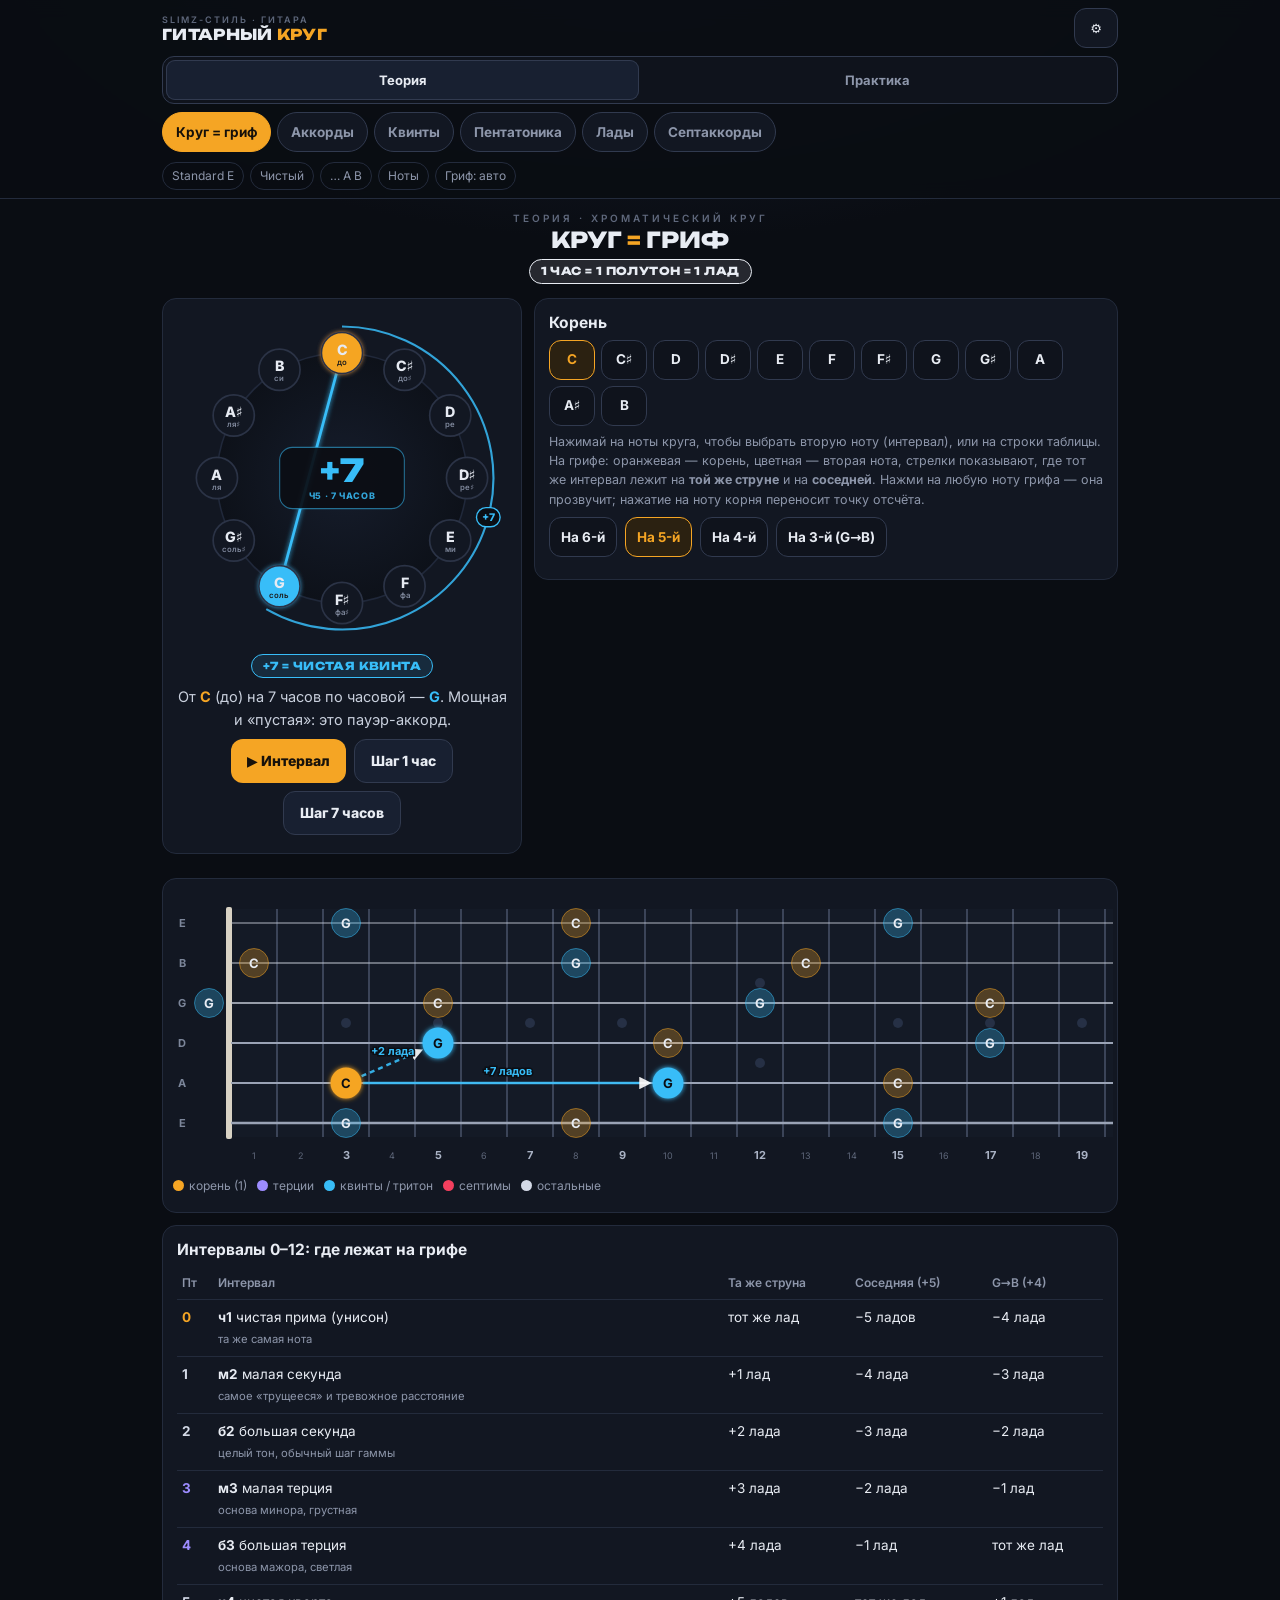
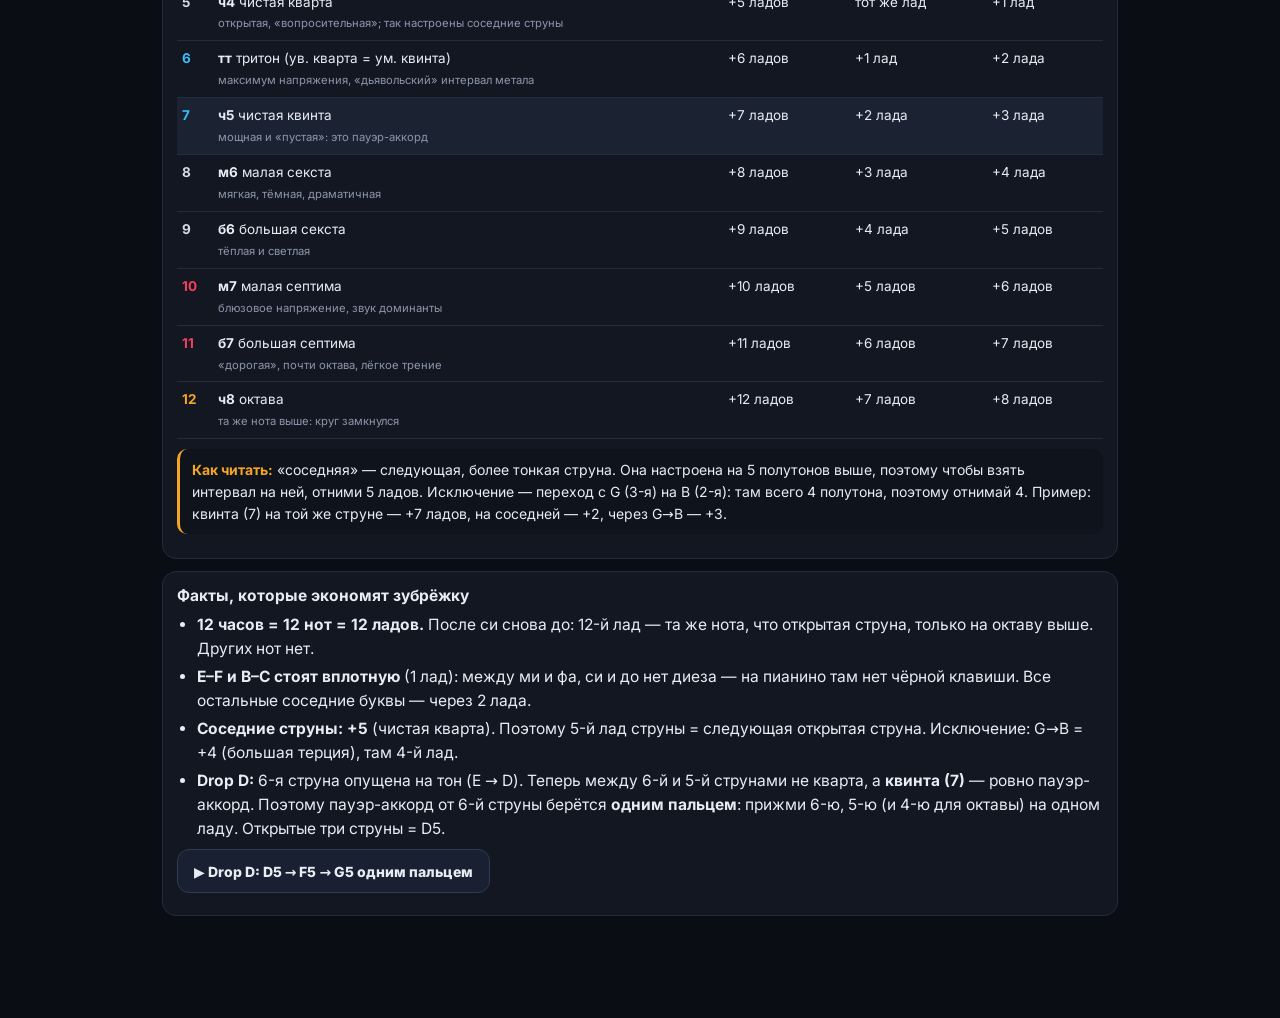
==== guitar-app.html @ 020eb078 "Сайт: версия f638721da9 (исходники c5bf11b)" ====
<!DOCTYPE html>
<html lang="ru">
<head>
<meta charset="utf-8">
<meta name="viewport" content="width=device-width, initial-scale=1, viewport-fit=cover">
<meta name="theme-color" content="#0a0d13">
<title>Гитарный круг — теория, ритм и слух на грифе (офлайн)</title>
<link rel="icon" href="data:image/svg+xml,%3Csvg xmlns=%22http://www.w3.org/2000/svg%22 viewBox=%220 0 32 32%22%3E%3Ccircle cx=%2216%22 cy=%2216%22 r=%2214%22 fill=%22%230a0d13%22 stroke=%22%23f5a524%22 stroke-width=%223%22/%3E%3Cpath d=%22M10 22 16 8 22 22z%22 fill=%22none%22 stroke=%22%23f5a524%22 stroke-width=%222.5%22/%3E%3C/svg%3E">
<meta name="description" content="Теория, ритм и слух прямо на грифе электрогитары">
<style>
/* Гитарный круг — тёмная тема в стиле видео SlimzRecords, mobile-first */
@font-face { font-family: 'Unbounded'; font-style: normal; font-weight: 800; font-display: swap; src: url([data-uri]) format('woff2'); unicode-range: U+0301, U+0400-045F, U+0490-0491, U+04B0-04B1, U+2116; }
@font-face { font-family: 'Unbounded'; font-style: normal; font-weight: 800; font-display: swap; src: url([data-uri]) format('woff2'); unicode-range: U+0000-00FF, U+0131, U+0152-0153, U+02BB-02BC, U+02C6, U+02DA, U+02DC, U+0304, U+0308, U+0329, U+2000-206F, U+20AC, U+2122, U+2191, U+2193, U+2212, U+2215, U+FEFF, U+FFFD; }
@font-face { font-family: 'Inter'; font-style: normal; font-weight: 100 900; font-display: swap; src: url([data-uri]) format('woff2'); unicode-range: U+0301, U+0400-045F, U+0490-0491, U+04B0-04B1, U+2116; }
@font-face { font-family: 'Inter'; font-style: normal; font-weight: 100 900; font-display: swap; src: url([data-uri]) format('woff2'); unicode-range: U+0000-00FF, U+0131, U+0152-0153, U+02BB-02BC, U+02C6, U+02DA, U+02DC, U+0304, U+0308, U+0329, U+2000-206F, U+20AC, U+2122, U+2191, U+2193, U+2212, U+2215, U+FEFF, U+FFFD; }

:root {
  --bg: #0a0d13; --bg2: #0f131c; --card: #121722; --card2: #182031; --line: #232b3c; --line2: #313a4f;
  --tx: #e8ecf3; --mu: #8d96aa; --mu2: #5f687c;
  --root: #f5a524; --third: #9d8cff; --fifth: #38bdf8; --seventh: #f43f5e; --char: #a3e635; --long: #e05bbf; --short: #2dd4bf;
  --disp: 'Unbounded', 'Arial Black', system-ui, sans-serif;
  --txt: 'Inter', system-ui, -apple-system, 'Segoe UI', Roboto, sans-serif;
  --r: 14px;
}
* { box-sizing: border-box; -webkit-tap-highlight-color: transparent; }
html { -webkit-text-size-adjust: 100%; }
body {
  margin: 0; min-height: 100vh; color: var(--tx); font: 15px/1.55 var(--txt);
  background: radial-gradient(1200px 600px at 50% -10%, #182035 0%, var(--bg) 55%) fixed, var(--bg);
  padding: env(safe-area-inset-top) env(safe-area-inset-right) env(safe-area-inset-bottom) env(safe-area-inset-left);
}
button, input, select, textarea { font: inherit; color: inherit; }
button { cursor: pointer; }
a { color: var(--fifth); }
h1, h2, h3 { margin: 0; }
h2 { font: 800 19px/1.25 var(--disp); letter-spacing: .2px; margin: 4px 0 6px; }
h2 .acc { color: var(--c, var(--root)); }
h3 { font: 700 15.5px/1.35 var(--txt); margin: 16px 0 6px; color: var(--tx); }
p { margin: 6px 0; }
small, .mu { color: var(--mu); }
.disp { font-family: var(--disp); }
ul, ol { padding-left: 20px; margin: 6px 0; }
li { margin: 4px 0; }
kbd { background: var(--card2); border: 1px solid var(--line2); border-radius: 5px; padding: 0 5px; font-size: 12px; }

/* ---------- шапка ---------- */
#top { position: sticky; top: 0; z-index: 20; background: rgba(10, 13, 19, .93); backdrop-filter: blur(10px); -webkit-backdrop-filter: blur(10px); border-bottom: 1px solid var(--line); }
.top-row { display: flex; align-items: center; gap: 8px; padding: 8px 12px 4px; max-width: 980px; margin: 0 auto; }
.brand { font: 800 15px/1 var(--disp); letter-spacing: .3px; white-space: nowrap; }
.brand small { display: block; font: 600 9px/1.4 var(--txt); letter-spacing: 2px; color: var(--mu2); }
.brand span { color: var(--root); }
.top-row .grow { flex: 1; }
.iconbtn { min-width: 44px; height: 40px; border-radius: 12px; border: 1px solid var(--line2); background: var(--card); display: inline-flex; align-items: center; justify-content: center; gap: 6px; padding: 0 10px; font-weight: 700; font-size: 13px; }
.iconbtn.stop { background: #3a1220; border-color: var(--seventh); color: #ffd1da; }
.iconbtn[hidden] { display: none; }
.sect { padding: 4px 12px; max-width: 980px; margin: 0 auto; }
.tabs { display: flex; gap: 6px; overflow-x: auto; padding: 4px 12px 10px; max-width: 980px; margin: 0 auto; scrollbar-width: none; }
.tabs::-webkit-scrollbar { display: none; }
.tabs button { flex: none; min-height: 40px; padding: 8px 13px; border-radius: 999px; border: 1px solid var(--line2); background: var(--card); color: var(--mu); font-weight: 700; font-size: 13.5px; white-space: nowrap; }
.tabs button.on { background: var(--root); border-color: var(--root); color: #15100a; }
.statusline { display: flex; flex-wrap: wrap; gap: 6px; padding: 0 12px 8px; max-width: 980px; margin: 0 auto; font-size: 12px; color: var(--mu); }
.statusline button { border: 1px solid var(--line); background: transparent; color: var(--mu); border-radius: 999px; padding: 3px 9px; min-height: 28px; font-size: 12px; }
#settings { max-width: 980px; margin: 0 auto; padding: 0 12px 12px; }
#settings[hidden] { display: none; }
.setgrid { display: grid; grid-template-columns: 1fr; gap: 10px; background: var(--card); border: 1px solid var(--line); border-radius: var(--r); padding: 12px; }
@media (min-width: 700px) { .setgrid { grid-template-columns: 1fr 1fr; } }
.setrow { display: flex; flex-wrap: wrap; align-items: center; gap: 8px; }
.setrow > b { min-width: 92px; font-size: 13px; color: var(--mu); font-weight: 600; }

/* ---------- страница ---------- */
main { max-width: 980px; margin: 0 auto; padding: 10px 12px 90px; }
.card { background: var(--card); border: 1px solid var(--line); border-radius: var(--r); padding: 14px; margin: 12px 0; }
.card.tight { padding: 10px; }
.card:empty { display: none; }
.cols { display: grid; grid-template-columns: 1fr; gap: 12px; align-items: start; }
@media (min-width: 820px) { .cols { grid-template-columns: minmax(0, 360px) minmax(0, 1fr); } }
.row { display: flex; flex-wrap: wrap; align-items: center; gap: 8px; margin: 8px 0; }
.row.sp { justify-content: space-between; }
.lead { color: #c9d0dd; font-size: 14.5px; }
.kicker { font: 600 10px/1 var(--txt); letter-spacing: 3px; color: var(--mu2); text-transform: uppercase; text-align: center; margin-top: 4px; }
.title-big { font: 800 22px/1.15 var(--disp); text-align: center; margin: 4px 0 2px; text-transform: uppercase; }
.title-big span { color: var(--c, var(--root)); }

/* переключатели */
.seg { display: inline-flex; flex-wrap: wrap; background: var(--bg2); border: 1px solid var(--line2); border-radius: 12px; padding: 3px; gap: 2px; }
.seg button { min-height: 40px; min-width: 40px; border: 0; background: transparent; color: var(--mu); padding: 6px 11px; border-radius: 9px; font-weight: 700; font-size: 13px; }
.seg button.on { background: var(--card2); color: var(--tx); box-shadow: inset 0 0 0 1px var(--line2); }
.seg.wide { display: flex; } .seg.wide button { flex: 1; }
.chips { display: flex; flex-wrap: wrap; gap: 6px; margin: 6px 0; }
.chip { min-height: 40px; min-width: 40px; padding: 7px 11px; border-radius: 12px; border: 1px solid var(--line2); background: var(--bg2); color: var(--tx); font-weight: 700; font-size: 13.5px; }
.chip small { display: block; font-size: 10px; font-weight: 600; color: var(--mu); line-height: 1.1; }
.chip.on { background: #2b2111; border-color: var(--root); color: var(--root); }
.chip.on small { color: #d6a85a; }
.chip.p.on { background: #221d3d; border-color: var(--third); color: #cfc6ff; }
.chip.c.on { background: #0f2633; border-color: var(--fifth); color: #bfe9ff; }
.chip.r.on { background: #3a1220; border-color: var(--seventh); color: #ffc7d1; }
.chip.ok { border-color: #3fbf7f; background: #11281d; color: #8ff0bd; }
.chip.bad { border-color: var(--seventh); background: #2c121a; color: #ff9aae; }
.chip.cur { box-shadow: 0 0 0 2px #fff inset; }
.notes12 .chip { min-width: 46px; padding: 7px 4px; }
.btn { min-height: 44px; padding: 9px 16px; border-radius: 12px; border: 0; background: var(--root); color: #17110a; font-weight: 800; font-size: 14px; display: inline-flex; align-items: center; justify-content: center; gap: 6px; }
.btn.g { background: var(--card2); color: var(--tx); border: 1px solid var(--line2); }
.btn.p { background: var(--third); color: #120e24; }
.btn.c { background: var(--fifth); color: #04161f; }
.btn.r { background: var(--seventh); color: #22040b; }
.btn.sm { min-height: 40px; min-width: 40px; padding: 6px 12px; font-size: 13px; }
.btn:disabled { opacity: .45; }
.pill { display: inline-block; border: 1.5px solid var(--c); color: var(--c); background: color-mix(in srgb, var(--c) 12%, transparent); border-radius: 999px; padding: 3px 11px; font: 800 11px/1.5 var(--disp); letter-spacing: .4px; text-transform: uppercase; }
.pillrow { text-align: center; margin: 6px 0 2px; }
.info { border-left: 3px solid var(--c, var(--root)); background: var(--bg2); border-radius: 10px; padding: 10px 12px; margin: 10px 0; font-size: 14px; }
.info b { color: var(--c, var(--root)); }
.legend { display: flex; flex-wrap: wrap; gap: 10px; font-size: 12px; color: var(--mu); margin: 6px 0; }
.legend i { display: inline-block; width: 11px; height: 11px; border-radius: 50%; margin-right: 5px; vertical-align: -1px; }
.dg { font-weight: 800; }
.dg.r1 { color: var(--root); } .dg.r3 { color: var(--third); } .dg.r5 { color: var(--fifth); } .dg.r7 { color: var(--seventh); } .dg.rc { color: var(--char); }
table { border-collapse: collapse; width: 100%; font-size: 13.5px; }
th, td { border-bottom: 1px solid var(--line); padding: 7px 5px; text-align: left; vertical-align: top; }
th { color: var(--mu); font-weight: 600; font-size: 12px; }
tr.sel td { background: #1b2232; }
tr[data-act] { cursor: pointer; }
.tablewrap { overflow-x: auto; }
input[type=range] { width: 100%; accent-color: var(--root); height: 40px; }
input[type=number], input[type=text], select, textarea { background: var(--bg2); border: 1px solid var(--line2); border-radius: 10px; padding: 8px 10px; min-height: 40px; color: var(--tx); }
input[type=number] { width: 80px; }
textarea { width: 100%; min-height: 140px; font: 12px/1.35 ui-monospace, 'SF Mono', Menlo, Consolas, monospace; white-space: pre; }
details { border-top: 1px solid var(--line); margin-top: 10px; }
details > summary { cursor: pointer; font-weight: 700; padding: 10px 0; min-height: 40px; }
.grid2 { display: grid; grid-template-columns: 1fr 1fr; gap: 8px; }
.note { font-size: 12.5px; color: var(--mu); }
.warn { color: #ffb4c2; }

/* гриф */
.fb { margin: 8px -6px 0; }
.fb-scroll { overflow: auto; -webkit-overflow-scrolling: touch; padding: 2px 6px 6px; overscroll-behavior: contain; }
.fb-scroll.vert { max-height: 62vh; display: flex; justify-content: center; border-radius: 12px; }
.fb-svg { display: block; touch-action: pan-x pan-y; user-select: none; -webkit-user-select: none; }
.fb-scroll.vert .fb-svg { margin: 0 auto; }

/* круги */
.circle { width: 100%; max-width: 360px; display: block; margin: 0 auto; user-select: none; -webkit-user-select: none; }
.circle .node { cursor: pointer; }
.circle text { font-family: var(--txt); }
.circle text.disp { font-family: var(--disp); }

/* табы */
.tabbox { overflow-x: auto; background: var(--bg2); border: 1px solid var(--line); border-radius: 12px; padding: 6px; }
.tab-svg { display: block; }

/* вспышка метронома */
#flash { position: fixed; inset: 0; pointer-events: none; opacity: 0; z-index: 50; background: #fff; transition: opacity .12s; }
#toast { position: fixed; left: 50%; bottom: calc(18px + env(safe-area-inset-bottom)); transform: translateX(-50%) translateY(20px); background: #1d2435; border: 1px solid var(--line2); color: var(--tx); padding: 10px 14px; border-radius: 12px; font-size: 13.5px; opacity: 0; transition: .2s; z-index: 60; max-width: 92vw; pointer-events: none; }
#toast.show { opacity: 1; transform: translateX(-50%) translateY(0); }

/* метроном */
.bpmrow { display: flex; align-items: center; justify-content: center; gap: 6px; }
.bpmrow .btn { width: 52px; padding: 0; }
.bpm { font: 800 54px/1 var(--disp); color: var(--root); min-width: 130px; text-align: center; font-variant-numeric: tabular-nums; }
.bpmname { text-align: center; color: var(--mu); font-size: 13px; margin-top: 2px; }
.beats { display: flex; flex-wrap: wrap; gap: 6px; justify-content: center; margin: 10px 0 4px; }
.beat { width: 44px; height: 64px; border-radius: 11px; border: 1px solid var(--line2); background: var(--bg2); position: relative; display: flex; align-items: flex-end; padding: 4px; }
.beat i { display: block; width: 100%; border-radius: 6px; background: #3b4458; }
.beat i.l0 { height: 4px; background: #262d3d; } .beat i.l1 { height: 30%; } .beat i.l2 { height: 58%; } .beat i.l3 { height: 86%; background: #7a5a22; }
.beat b { position: absolute; top: 3px; left: 0; right: 0; text-align: center; font-size: 11px; color: var(--mu); }
.beat.now { border-color: #fff; box-shadow: 0 0 14px #f5a52466; }
.beat.now i { background: var(--root); } .beat.now i.l0 { background: #6b7280; }
.subs { display: flex; gap: 5px; justify-content: center; min-height: 14px; }
.subs span { width: 10px; height: 10px; border-radius: 50%; background: #20263a; }
.subs span.now { background: var(--fifth); }
.bigplay { min-height: 56px; font-size: 17px; width: 100%; }
.countin { text-align: center; font: 800 38px/1 var(--disp); color: var(--fifth); min-height: 40px; }
.ex { border-top: 1px solid var(--line); padding: 12px 0; }
.ex:first-child { border-top: 0; }
.ex .t { font-weight: 800; font-size: 15px; }
.hist { font-size: 12px; color: var(--mu); }

/* подложка */
.prog { display: flex; flex-wrap: wrap; gap: 6px; margin: 8px 0; }
.pc { min-width: 62px; min-height: 52px; border-radius: 12px; border: 1px solid var(--line2); background: var(--bg2); padding: 6px 8px; text-align: center; font-weight: 800; position: relative; }
.pc small { display: block; font-size: 10.5px; color: var(--mu); font-weight: 600; }
.pc.now { border-color: var(--root); background: #2b2111; box-shadow: 0 0 16px #f5a52455; }
.pc .x { position: absolute; top: -8px; right: -8px; width: 26px; height: 26px; border-radius: 50%; border: 1px solid var(--line2); background: var(--card2); font-size: 13px; line-height: 1; padding: 0; }
.pc .x::after { content: ''; position: absolute; left: 50%; top: 50%; width: 40px; height: 40px; transform: translate(-50%, -50%); border-radius: 50%; }
.mix { display: grid; grid-template-columns: auto 1fr auto; gap: 6px 10px; align-items: center; }

/* редактор табов */
.tabed { overflow-x: auto; background: var(--bg2); border: 1px solid var(--line); border-radius: 12px; padding: 6px 4px; -webkit-overflow-scrolling: touch; }
.tg { display: flex; width: max-content; }
.tg > div { display: flex; flex-direction: column; flex: none; }
.tcell { display: block; flex: none; width: 40px; height: 40px; border: 0; background: transparent; position: relative; padding: 0; font: 800 14px var(--txt); color: var(--tx); }
.tcell::before { content: ''; position: absolute; left: 0; right: 0; top: 50%; border-top: 1px solid #3a4357; }
.tcell span { position: relative; z-index: 1; background: var(--bg2); padding: 0 2px; border-radius: 4px; }
.tcell.sus::after { content: ''; position: absolute; left: 0; right: 0; top: calc(50% - 2px); height: 4px; background: #f5a52455; }
.tcell.beatc { background: rgba(255, 255, 255, .025); }
.tcell.barl { box-shadow: inset 2px 0 0 #596278; }
.tcell.sel { outline: 2px solid var(--fifth); outline-offset: -2px; border-radius: 6px; }
.tcell.playc { background: rgba(56, 189, 248, .16); }
.tmeta { height: 40px; font-size: 10px; font-weight: 800; color: var(--root); }
.tmeta::before { display: none; }
.tlab { width: 22px; height: 40px; display: flex; align-items: center; justify-content: center; font-weight: 800; font-size: 12px; color: var(--mu); }
.pad { display: grid; grid-template-columns: repeat(6, 1fr); gap: 6px; }
.pad button { min-height: 42px; }

/* тест ритма */
.tap { width: 100%; min-height: 170px; border-radius: 22px; border: 2px solid var(--line2); background: radial-gradient(circle at 50% 40%, #1d2638, #111621); font: 800 22px var(--disp); color: var(--tx); touch-action: manipulation; user-select: none; -webkit-user-select: none; }
.tap.hit { border-color: var(--root); box-shadow: 0 0 24px #f5a52455; }
.stat { display: grid; grid-template-columns: repeat(2, 1fr); gap: 8px; }
.stat div { background: var(--bg2); border: 1px solid var(--line); border-radius: 12px; padding: 10px; }
.stat b { display: block; font: 800 20px var(--disp); }
.stat small { font-size: 11.5px; }
.figure { display: flex; justify-content: center; margin: 6px 0; }

/* квизы */
.qbox { text-align: center; }
.qbig { font: 800 30px/1.2 var(--disp); margin: 8px 0; }
.streak { font-weight: 800; color: var(--root); }
.answers { display: flex; flex-wrap: wrap; gap: 6px; justify-content: center; }
.dots { display: flex; gap: 6px; justify-content: center; margin: 8px 0; }
.dots span { width: 30px; height: 30px; border-radius: 50%; border: 1px solid var(--line2); background: var(--bg2); display: inline-flex; align-items: center; justify-content: center; font-size: 12px; font-weight: 800; }
.dots span.ok { background: #1f6f4a; border-color: #3fbf7f; } .dots span.bad { background: #6b1d2d; border-color: var(--seventh); } .dots span.cur { border-color: #fff; }

/* план */
.week { border: 1px solid var(--line); border-radius: 12px; padding: 10px 12px; margin: 10px 0; background: var(--bg2); }
.daygrid { display: grid; grid-template-columns: repeat(7, 1fr); gap: 5px; margin-top: 8px; }
.daygrid button { min-height: 40px; border-radius: 10px; border: 1px solid var(--line2); background: var(--card); font-weight: 800; font-size: 12px; }
.daygrid button.done { background: #1f6f4a; border-color: #3fbf7f; }
.plan-slot { display: grid; grid-template-columns: 54px 1fr; gap: 8px; padding: 6px 0; border-bottom: 1px dashed var(--line); }
.plan-slot b { color: var(--root); font-variant-numeric: tabular-nums; }

@media (min-width: 640px) { body { font-size: 15.5px; } .bpm { font-size: 64px; } }

/* ---------- зоны нажатия ≥ 40 px (правило mobile-first) ---------- */
/* Быстрые переключатели в шапке выглядят компактно, но невидимая зона нажатия — 40 px по высоте */
.statusline button { position: relative; }
.statusline button::after { content: ''; position: absolute; left: 50%; top: 50%; width: max(100%, 40px); height: 40px; transform: translate(-50%, -50%); }
/* Галочки: вся подпись — зона нажатия высотой 40 px, сама галочка крупнее */
label:has(> input[type=checkbox]) { display: inline-flex; align-items: center; gap: 6px; min-height: 40px; cursor: pointer; }
input[type=checkbox] { width: 20px; height: 20px; margin: 0; accent-color: var(--root); flex: none; }
/* Ячейки таблиц, на которые можно нажать (позиции пентатоники) */
td[data-act] { height: 40px; vertical-align: middle; }

/* Шапка «липкая»: если открытые настройки выше экрана телефона, шапка прокручивается сама,
   иначе её низ был бы недостижим */
#top { max-height: 100vh; max-height: 100dvh; overflow-y: auto; overscroll-behavior: contain; }

/* ---------- плашка «Доступна новая версия» ---------- */
#update { position: fixed; left: 12px; right: 12px; bottom: calc(12px + env(safe-area-inset-bottom)); z-index: 60; max-width: 520px; margin: 0 auto;
  display: flex; align-items: center; gap: 8px; padding: 8px 8px 8px 14px; background: var(--card2); border: 1px solid var(--root);
  border-radius: 14px; box-shadow: 0 10px 30px rgba(0, 0, 0, .55); font-weight: 700; font-size: 14px; }
#update span { flex: 1; }

/* ---------- тюнер ---------- */
.tu-card { text-align: center; }
.tu-top { display: flex; justify-content: space-between; align-items: center; }
.tu-dial { position: relative; max-width: 340px; margin: 4px auto 0; }
.tu-gauge { width: 100%; height: auto; display: block; }
.tu-gauge #tu-needle { color: #4a5468; transition: transform .14s ease-out, color .2s; }
.tu-gauge:not(.live) #tu-needle { opacity: .55; }
.tu-note { position: absolute; left: 0; right: 0; bottom: 2px; font: 800 54px/1 var(--disp); letter-spacing: -1px; transition: color .2s; pointer-events: none; }
.tu-note sub { font-size: 18px; color: var(--mu); margin-left: 2px; vertical-align: baseline; }
.tu-hz { font-variant-numeric: tabular-nums; color: var(--mu); margin-top: 6px; min-height: 22px; }
.tu-hint { font-weight: 800; font-size: 16px; min-height: 48px; margin: 4px 0 8px; display: flex; align-items: center; justify-content: center; }
.tu-lvl { height: 6px; border-radius: 3px; background: #1b2232; overflow: hidden; margin: 0 auto 10px; max-width: 300px; }
.tu-lvl[hidden] { display: none; }
.tu-lvl i { display: block; height: 100%; width: 0; background: linear-gradient(90deg, #3fbf7f, #f5a524 80%, #f43f5e); transition: width .08s; }
.tu-strings { justify-content: center; margin-top: 12px; }
.tu-strings .chip small { display: inline; margin-left: 1px; }

</style>
</head>
<body>
<svg width="0" height="0" style="position:absolute" aria-hidden="true" focusable="false">
  <defs>
    <filter id="glow" x="-60%" y="-60%" width="220%" height="220%">
      <feGaussianBlur stdDeviation="2.6" result="b"/>
      <feMerge><feMergeNode in="b"/><feMergeNode in="SourceGraphic"/></feMerge>
    </filter>
    <radialGradient id="discGrad"><stop offset="0" stop-color="#161d2c"/><stop offset="1" stop-color="#0d1119"/></radialGradient>
    <marker id="arrow-w" viewBox="0 0 10 10" refX="7" refY="5" markerWidth="5" markerHeight="5" orient="auto-start-reverse"><path d="M0,0 L10,5 L0,10 z" fill="#ffffff"/></marker>
    <marker id="arrow-o" viewBox="0 0 10 10" refX="7" refY="5" markerWidth="5" markerHeight="5" orient="auto-start-reverse"><path d="M0,0 L10,5 L0,10 z" fill="#f5a524"/></marker>
    <marker id="arrow-p" viewBox="0 0 10 10" refX="7" refY="5" markerWidth="5" markerHeight="5" orient="auto-start-reverse"><path d="M0,0 L10,5 L0,10 z" fill="#9d8cff"/></marker>
    <marker id="arrow-c" viewBox="0 0 10 10" refX="7" refY="5" markerWidth="5" markerHeight="5" orient="auto-start-reverse"><path d="M0,0 L10,5 L0,10 z" fill="#38bdf8"/></marker>
  </defs>
</svg>
<div id="flash"></div>
<header id="top">
  <div class="top-row">
    <div class="brand"><small>SLIMZ-СТИЛЬ · ГИТАРА</small>ГИТАРНЫЙ <span>КРУГ</span></div>
    <div class="grow"></div>
    <span id="snd" class="note"></span>
    <button id="stopAll" class="iconbtn stop" hidden aria-label="Остановить всё">■ <span id="stopName">стоп</span></button>
    <button id="gear" class="iconbtn" aria-label="Настройки" aria-expanded="false">⚙</button>
  </div>
  <div class="sect" id="sections"></div>
  <nav class="tabs" id="tabs" aria-label="Вкладки"></nav>
  <div class="statusline" id="statusline"></div>
  <div id="settings" hidden></div>
</header>
<main id="page"></main>
<noscript>Для работы приложения нужен JavaScript.</noscript>
<script>window.__SAMPLES = {"samples/guitar/A2.mp3":"SUQzAwAAAAAAFgAAAAAAAAAAAAAAAAAAAAAAAAAAAAD/+7DAAAAUcLMPNa2AA20hKOs7sAJVVapqVcyxYyhIxwZGgQhTImzQnwErCwo1rM2aszotDIySg3EQ5UY2xAwas4iKN6VBJBMfMTMyMMDjFioywcCwKZgdGaEQQML7LlrXehUjyRCHIYfyHJZzUoa/D9yMSybcuB3QRXU3noYfyzDcXiCp11xeYhiMUmGFPT2+4SiMSzmGG8/wpLAAORAGPBN+oH+Iz+oH+XP8P8u/g/xGf1A/y5/h+aVVVVUppRuSSSy0zaUo3EdwyJGwxmJsxiYY7Wnw2ELI1/TEyGK8xBDgzIDgy4IYx/GMxZC0RCmZBDePDyY9kybULGAio6aGYlR6CUAjgx0HM4JDFgwxcOEIAAQRihcwwcXQMmmcOog9Er0SDANNSl9lCYi1G3gCfb2GmkqCrKcqKSnJKwtewfT7tffl0VSsR3DMpjVHrO+67+qnddplPbTFfZ+rVamyxx13mOTBN+7mEspNUkqf52t1qb9Vt8w/9/z8O0mu2EggfLLZiI6cVEhc4Dhc4Di9bqeZrLQEsQAC1sAAAHNFEkkggAqSSbbbba3W0wkxhzLsKDGgEjDWDaMAwys0VDMzDQCpMF8HwwkARjAsCgMOACowiAxzB3CGMLsMYwlgpjDUB6MHIAIwUwXgwaXCPq7UCL7ltW+L/BAJXjppBF2X7VOJAo40qJNXQWUDLshg+tLVQtaEAaUQ5mYUwqmjTA0+okhMZJQXoyuhGhH1U7QpbMPWrmbRmjUHOy/7BJ2GaNw6eXxSqWakzxMSm5TKYXDtNUmIck72uXLs5ZSb5cgKLWrc1hamdSuNyvOg+X1vz/+f+P/7sMBqACKBQUO57QAbOqfp97eQB/8/DH997r8v52Zwv1se2tfSV+b8tphjQArZlzun4YHgpsu///////////////////////////////////////[base64]/vv5/++/rL+9/m9Y8v/n/6138sv/P96/eWXd/[base64]//H/+/b/2/+P8W/9s6zWvtfWc5964g6ETSTlDJX3NXRRR///////////////////////////////////////////////////////////////////////////////////////////////////////////////////////////////////////////////////////////////////////////////////////////////////////////uwwKcANAVJUa3h7bLyI+n1vGV2/////////////////////////////////////////////////////////////////////////////////////////////////////////////4JAADuu/2slrgZeMSYTfQo7AvMHXi7o0JAwDQZIg4KBKBUVTSKoZxbymZMVGpYEkI3AcIhOLCUIGUhFC6w0gIEbhtaZGukgFFR5CHVYNd63FKzUCMhs37xIIwHDMiEZJpjl4EtlBImnXctuJFI62lbkzE5t2H5duPzzgRF/7EtiEslEgnYnNUVWxIqezczz1Nz9y1KJTVl1FnfwzwqUd2tdrYd/9673X87+tfr//+/+vuxViUaf3bn2YEenWAAAAFLNvrG410DUhjScbuOHBmJjp+YkKmHAAWICEVWkKjA6Z7CyI4d97iDIQl/GwA0TU0lwYt2yUqUjDSVQ5o2EMpFbV7xBQFHGsjMoUTGPa/wBGMMUgMNTE3njVkT8TIdBOMQniMprysExAjF1gxYAKFK9EACY6SIcEhxaIy10lM3dQWSfdhi8ZgG/J4NlUbfyVPzDd2NSvHO/VpsNR6/KaDKpQb7/d/Xq3NjxbYK0roUcWF3s0IMrP6mIn+SYbx9P////////////////////////////////////////////////////////////////////////////////////////////////////////////////////////////////////////////////////////////////////////////////////////////+7DApwAzhO1JreMrcwOhqbW84Xf///////////////////////////////////////////////////////////////////////////////////////////////////////+AAAC7Zt9pJaYzUHGIAxUHMdKjAiVLMiRQqBpTosFQJVmg5EZJ2BiIxTtAaREuGIxB45UhbNsShzGIGGl1FilELIwREWurud5H+zBckdh9n7CoBDY6kDDOsuBrspnk0kBTEmpT8ZaS7NlI1NFA0tCvtuEEO3Qw3CGoTLfMa460h3Wf5uzjQ9DVqkp7eUm/Cn1v8t65l//n+vw7h+u5b3v6m9f+Gu2MtZ+rZVn1QMNIuxwD/n1OFwhX/wpJGt61un+lBIAKlk3+0ksEmNDhg9kCogjYTGFgKgSGqBqlKeCDCHZcJEhxWtA8Y6RCASK0BFJINrLBJdqglhQGIlOUpninYtNQ4zpdsIlM++rxgaoWAjk7qipE2JSuFv7LKSmsyi9QRxvmmvs6cBOHB0DTE/GWdQa7E/FKSLXvjNq3S50mEx9PqX8x/L/3nv+c5//eQ8cWD9+6+gJQmYJCirSNL1jUyx1b0Signs5j///////////////////////////////////////////////////////////////////////////////////////////////////////////////////////////////////////////////////////////////////////////////////////////////////////////////////////////////7sMCnADf440+t4wtydJxpNaxhbv///////////////////////////////////////////////////////////////////////////////////////////////////////////////////////////////////////////////////////AAAClj31sbjMjCvTJnDvIDauTLnjFBhp2BSzljwkGhWENAQrWUmaCgLpBwCYSEotUPCTqRGn5DEmsA6YjKVkht2o5YBgVtxxnTnVGzveiszsLpVTaYIBSBbDQ2x2oErVpyvhZwks3OzlqFRaUU0ssUca5KLsT7n9e32plb5ctX6ahq8oKethyv/4VaTuOdwPhIYFWlfu1P9vZ/27RwAgAp6z/6ySwWCSQwFHMwBzoTAwtzXKPFwqGzCcKQjIlQoSJeUJbYsAgxszsDAFQBAAQRpsDumpSAjBaLat8z1/LwO8OPb5a4iG6S3litCIhpHIN8Zurp6/dC4qyLZzUjk1t84YdpqzJn1bO/Nu1ZeKSvw5bxZzm7VvH7eH2946xy5vX47ytn1BedZ3FfkDRv2q6wr/KcPj3PPdv+n8R9W6/vfduxyL+/05+P///////////////////////////////////////////////////////////////////////////////////////////////////////////////////////////////////////////////////////////////////////////////////////////////////////////////////////////uwwKcANozPTa3jC3qimGn1vT1v////////////////////////////////////////////////////////////////////////////////////////////////////////////////////////////////////////4JBKU33/[base64]/r1QACW5/v/bJLXNiIClc0oIxx8YbNLGjACHI3K0pIvMPJWUjORYMJBCBl0qfUBgLtMrLKPoiopiyoimrMAtsDUEWo8zuq3PewRl7Sofb1rj8AE6CxcREF+n8hmQyOkyjtSP0kQg+HI/L5V2jtZf3Gbv2f5zX4551MN8t02sscNd/utZ47/ff3/5/3f3sxTZwdL9m7Jb4vq1wxKTq/xX8Nca//pkf/493fH+6/////////////////////////////////////////////////////////////////////////////////////////////////////////////////////////////////////////////////////////////////////////////////////////////////////////////////////////////+7DApwA2eO9NrWMLeqSdaPW85W7///////////////////////////////////////////////////////////////////////////////////////////////////////////////////////////////////////wAAUpdt9bG48oRciRyLdYLIgMpAY4CC0KBaei4C502t1CY/KUKZIwg56r4bcBRhKkhHfpEdMqEp3AQobrAyoBBY3F3mTsdx5WEyh3nSZiCjwECYIxsBmBQPDDSqpE95I6bk5RvKgkL11lJJ20CQayX6eeanodnK03EamdfDfaWnl1i3zGk5zeGdv5ypjR4Ute1Kr1fudv6uZYYUqIOmt63fb+Kv6GHRfTWABKbm2/1sktMBw4UtGxCmyQEj8UDIBxggn4ztCWmS5gNeshOFfRYQyeHmYsAVhEICAUDTD3NMBxSASY0Gq5bhkr1vpApKMumowo+stRodIF2JNCXnCeWIujSyavlTWNv9LZvGkoK9y1c+3hapLtvPdXlj+4ax5ctV929auasxCYKV7bHCwLly8xFf/f71tKYGd38xknr4V64I1tL3DPXluu/v6/////////////////////////////////////////////////////////////////////////////////////////////////////////////////////////////////////////////////////////////////////////////////////////////////////////////////////////////////////7sMCnADfwyUutYwt6dJ4ptaw9dv//////////////////////////////////////////////////////////////////////////////////////////////////////////////////////////////////////////////////////8AApzf7/2ySuiaY0VMg4MNsZGipMOKw4cDUqQvWqsHTiIBfZThVosoWmPBcgQgkBKNE2Tw6k7DAt9f6FiZyaUF1n7TtflqTvQ8oQwAWMhIkwuwzxGVYwXMqOwwWRWRZLKw/T5Ve4cX23aHqX1zuS+c3xjFMX+qUrrevmur6+vvf8XWKfyLeKpW8mUsi9hUACwpkorlXpfRacTKGFOKABESJFZ4//2kliRhIuYO5GfAxxIKIVBgYsJAwBZgRBaE5FVFtZaejQkB6RqXS9I2wxxWfBUytql8rWDEanZQkveXNl8uNItnNCi6IlRra0mTNbNMkFpZ71YZHNr0/gKltVSYXryt8HU1HUCj5yYImokJgxAzHpBbc61LYpWUUKmLFDulg4sxLtzE6nqq8adqoSKPFzL/T///////////////////////////////////////////////////////////////////////////////////////////////////////////////////////////////////////////////////////////////////////////////////////////////////////////////////////////////////////////////////////uwwKcAORTHT+3h63JQGmm9nD1u///////////////////////////////////////////////////////////////////////////////////////////////////////////////////////////////////////////////////////////////////4AACRo7x/9bJLBY5ILBnsSWIBoIOBXon9aKzRES+6MbZZEiXTIAS/DitMWU6i5QROEqxpfqJslWgAnrKZUOFkAxVorCIPxXJRDCwHkaRPTLUCnQ2O1RtY1mLDy5UrhhktbybhyfWd1jbfQ59Zvnet++t6jb1rMCcaBAybXFUaH2aU3ZYVVW54ZreygMthQXtHlGIwmAEQIzR3j//WSWAjEHTA9xsQfomFo8MowpTtzDDwwcn0W1FmkER3CAqycK1VM3EdV3xCyDkNEJrXy+L6IXrdZw0N7HNEsh9x6qhVJ1aSa5K9nTqp2zQlMu5XGsz6LW67WYsZ6zvn8GJC3SC94eMAIUERUYsAH2ko0WMRz0jilQov2321Ddpo02ruQ2opfq1/////////////////////////////////////////////////////////////////////////////////////////////////////////////////////////////////////////////////////////////////////////////////////////////////////////////////////////////////////////////////////////////////+7DApwA5/KVP7WHrcjSX6f2sMW7////////////////////////////////////////////////////////////////////////////////////////////////////////////////////////////////////////////////////////////////////////////+AAJmaNE//7SSzZmxRUnqBGrFq9BxZNVAYOBVdGFKu6TCSNScSiT5JDvk1J2QuCMpcFkVemYJchbxQ1nTFYy7a1XBEo1cF4kk9SyI+pyQ9LLV1qxKuo3atHKXeveXrvR3adLtEUaR/6vGLMO/[base64]/5kVJSAhDMsdKliqWEhyFf/////////////////////////////////////////////////////////////////////////////////////////////////////////////////////////////////////////////////////////////////////////////////////////////////////////////////////////////////////////////////////////////////////7sMCnADpMx0vs4QtyKpzpvawxbv///////////////////////////////////////////////////////////////////////////////////////////////////////////////////////////////////////////////////////////////////////////////+AABojO8f/WyS2h7ODABNbHzC9k8UolOGEiSUz4J1Ci4KCkU08rKgiLXopKAqHSZ8ABNRpBAtFEyXlgEmRwfFoOBLOGy6IZPPyQBRDOAIDYOy2aKFEvOO5dCYjntaZfyOjE/bW5pa/d1Ir3zJ/fnr/+71O3Z6chdl0nt3orNNMfPkdsXQe9NcKdDeoABt3b7fWxuMpN4aAF41Jgx68dVo6sqDgS7i/JhhrB080UhATSuHA4Wlh0Ytapk2ZgyUJbJrCe5KRHk5jx44WDhAEBS5T7+KYzICgUM6vU4AkL4jAG86Aa4SUZx/ocjUQ3rL55VYXzSPc0FcQwznFUPe53istHlldDxmW65kj0v9zZxa27bksCyCqDQsGQghiun/Z7B78rX/U2/X////////////////////////////////////////////////////////////////////////////////////////////////////////////////////////////////////////////////////////////////////////////////////////////////////////////////////////////////////////////////uwwKcAOYzRSa1p63JClqn1rD1u////////////////////////////////////////////////////////////////////////////////////////////////////////////////////////////////////////////////////////////////////////4ALcm+v/1klmjJjxmEy014JoIsHIggwDcB2CUM9ahZEFD1g49MmYsREa+u1z0kysj6r1eRMMKsKkkmGGuTYuj2JgqyrjuZrkzN4LWH+ZBkE9M8vaQ6whq7vTeLnI2GMXInzgnVy6fNzkzHNiG6hbxil8ea4lEgu0kJhpauhA1CQWMF9914yn4detO/Q/vVzVyACW5N/v/rJLJQIaCpwScncKCBcwoeChYQ9UiEIdcqcSFaL7LwgImkECXe0natVAYYUE7I8eGFilRzA4sCDGCwKijO6YnpUH9HP1PpY5VUC2MROFaQob5ctnbFNZ0wMjfAjqsYCrMRR0JshM+FfPAgMF1iXGqQvimo2HLNkQuwMOI6IeN62N22RpdgbFhSS27Kpmuy2o2zuN////////////////////////////////////////////////////////////////////////////////////////////////////////////////////////////////////////////////////////////////////////////////////////////////////////////////////////////////////////////////////+7DApwA49LdPrWnrclUaaf2MvW7/////////////////////////////////////////////////////////////////////////////////////////////////////////////////////////////////////////////////////////////////+AAJmqvD7/7SSwUFNhUoL4DHsfDgOWW/X065eBBORBgAggLVuLwgEcKCjwLowCX4Aw4cSwBEACqAwo4QQISlwxeVu7gOoSJ5cmFkuZitK4k8cxQ8DIOZ+rYabj1aIzZM+UUyaLq/W088fqS7uzlHp2ZU6b8UgwZLwc4ppr3u9/uNwgcuihL6Wfeyiu1lfpJ73Iit9UdWAAEzVXeN/9oJZszUBXMWBF5h0/MoHLgvIzcSGEAqfQ6KSBs+R/ASjE1WQYtljqfiDz2hooBtDiTpCEYjfMGhhmchGotSSFO4La+Yhb0QGyxHS5woyimuqHurttHE3WxGsTi0m07hMlW1bVi70vs99Nz2HqC9aodce0d1yYjKiNjqP//6mZ1+MPRZDkaNcr/////////////////////////////////////////////////////////////////////////////////////////////////////////////////////////////////////////////////////////////////////////////////////////////////////////////////////////////////////////////////////////////////7sMCnADq8x0/s5etyG5Xp9Zw9bv////////////////////////////////////////////////////////////////////////////////////////////////////////////////////////////////////////////////////////////////////////////////////4AKdu/3/1klkhuFimYVBNIhVg0OvYdAi64wIKIUvcl8qi+odIhEvxcMzK3MVVCgWeoPih0j1XDrW2h6IwdITTJ+ywzJW3cJgciWnI5G2TNrd1gPnPNm5x21MTFVUxHKXM9rw3cd3jHzrMPIQUQPuTNpZeXOkkpsXTZR6xR7tmKeWcp1vpLx6gAJO3f7/2yS5h7wgXCNjeJKiCwIsIIwb6ziUokDI0mH8VyGkCq2SQ7FFF1mopJxv8HKCmkt5EADOgzdtofkxpJNroLJZBsY4ivBzA4keOIfDlRiiLUl7rSkgvIqSWZ7TwtYjQqUvWt6b/tjMfAOE2Kue8BmIBXQKhatt2thEnJM7FCqg8PY9oVgupZOyutDSv///////////////////////////////////////////////////////////////////////////////////////////////////////////////////////////////////////////////////////////////////////////////////////////////////////////////////////////////////////////////////////////////uwwKcAOYy1Tazh63JBmil1nGFu////////////////////////////////////////////////////////////////////////////////////////////////////////////////////////////////////////////////////////////////////////4AKdu/3+tjcf0D0GAkHrBvYsGVmEwJQI11QsQhhQsPJXp+F0C2pflQaFve7KrB5oQVDYbAY6ExQfgIUTBW8/rsRVULuRKJufQtSYwyBZwsUgVISgKfz+QI4dLar97ZmrNHKaCfh2YtVaSnpMtyzvaS1jleww+pqmu7t/hvLO9h+Fzg4JhpAyT5f/6bff/8W/oAA3Nv///rJLNG2KSXF8wsMQEoCi6IVMXOrEgAAKX5gJHYIARLCrlAFnuqtNfiMYXIy9YEZeiohiaIsZe52n+kCFmE2VQ1zWm8uBpEWWJGIWW9DIryCqqQZ3BhirS9MlzSbLoNuc4q+r3B7WsHXjDBVIMHrFGkst0JWlyL/ZZ4jEz1+/W7ZaxbfQr///////////////////////////////////////////////////////////////////////////////////////////////////////////////////////////////////////////////////////////////////////////////////////////////////////////////////////////////////////////////////////////////////////+7DApwA6oKlPrOHrch8Vaf2cPW7///////////////////////////////////////////////////////////////////////////////////////////////////////////////////////////////////////////////////////////////////////////////////8AAiRmeI//1klgEyFB2gt4CvVLBKYeDGQZKlwTDAhbUWUPgqFH4depFNZpzOUgUUBIDij8gA0v8RmAKG+lUCDgI22TrGzAfpayFM6mLM8D7ULvTjEjq1uxePXy6VSNU2XCDZ7A9IzDneMQeReg+A3IKPZo0ImxH84illgCDefp2ITUlti2bt5YABTv//21rbjxCPEEqAsw+QxGpISIIvA5JMCgFKo1QJys8RtSJFgNbYInKmmsxaJjIkQoYOCac7wgyg5RNDSvecMAdqWWV72CMiKCx/edcVc9H70MuakYsb3cidcyk8z9/b9qtHh5w+Hjr271o5jZ1zTH/FeyV+l7/o9f///////////////////////////////////////////////////////////////////////////////////////////////////////////////////////////////////////////////////////////////////////////////////////////////////////////////////////////////////////////////////////////////////////////////////////////7sMCnADvEr0ms4Ytx+5Vp/Ywxbv///////////////////////////////////////////////////////////////////////////////////////////////////////////////////////////////////////////////////////////////////////////////////////////////4ABGjRER//rJLNgWQhSDugkjEwyrwFsmtDwSACc6rUKpoeeIBAlikWkppJysla8FvwkiS28Ub8gAuCQOxLJGHY8loS1DTSQsOEdpp3thOysuWJ1MJfos9YzhjZOseYpJ43Wz22i0OSbcscCoYNh/uffvO/7tXXZObV2e+lE9aoAARRWZ4+2sbcfA2i0drixUPIhYqw8oEJOxCDQqDZCp5QmUjSiEIXK+L8NhVO2iAFN4EhBw0EKEZzSYYhwxIac5e+fH5g+NzpOdFVtSHAOD4Gxha5SQoi6WPSJKKRwMmCzXFb+SxRlQYtM062T95/nszp/MgBoKjF9ZR2iXnfM7jvFdfzd36sjiD////////////////////////////////////////////////////////////////////////////////////////////////////////////////////////////////////////////////////////////////////////////////////////////////////////////////////////////////////////////////////////////////////////uwwKcAOzjJR+1hi3INFGn9nD0u//////////////////////////////////////////////////////////////////////////////////////////////////////////////////////////////////////////////////////////////////////////////////////////wACNHd4j//WSXMFfEEaFQCPcgWGTNCwVgrXLVlqgDFplizxexEFLNtWyIy5kzk9WzoRCKiiYZYBYCzCzHcSxlitU+km7c5WlAqdLnghZ/[base64]/UQSTFDy2NOvvejsVncs66u+5jmmJISXJTNVocS/////////////////////////////////////////////////////////////////////////////////////////////////////////////////////////////////////////////////////////////////////////////////////////////////////////////////////////////////////////////////////////////////////////+7DApwA7+KNN7OHpcfQWKf2MMW7//////////////////////////////////////////////////////////////////////////////////////////////////////////////////////////////////////////////////////////////////////////////////////////////////AAI2d3iP/9ZBawL+OKJnj9IbRhQJjA18hihkpCSuXRHUqFhlRGdps68CHWopWKpjKKJBNTgOSoKy2CmyMsjL5ycInWl74+j6cg6hh5xbQnyp6NJDUxrekBcjjWVeUO/kcCxc/e29vRk2POje+Wp/TWmxdH/8vWdstoqtsagAAI1ZoiP/rZJYBNZIcoL3CMdP1HdhyExbISIFAhkVlMJhq40gwI1Gtiae8pkjRC6j6zYwNOZ3GqJxsVYzA15DI95z2hxoZ1KlECLqJToh/Fb6YhWtWlI1ZJmzvI+fjX3NSlIv8KtYtHhIJg2CDiBIu9fzW5jU6FZumjzNmL9U+8kQlv////////////////////////////////////////////////////////////////////////////////////////////////////////////////////////////////////////////////////////////////////////////////////////////////////////////////////////////////////////////////////////////////////////////////7sMCnADv4s03s4etx9JSp/Ywxbv/////////////////////////////////////////////////////////////////////////////////////////////////////////////////////////////////////////////////////////////////////////////////////////////////8AAkR3eI//1kljwFiM6ThDTRhINZiBzzFbF5khncBTRwSgZfoYVCIw6CU80xkLri9pXCg0bgl/[base64]/J674r/2K7Val0fqRsuaj///////////////////////////////////////////////////////////////////////////////////////////////////////////////////////////////////////////////////////////////////////////////////////////////////////////////////////////////////////////////////////////////////////////////////////////uwwKcAO6CpSezhi3H/lCn9jD0u//////////////////////////////////////////////////////////////////////////////////////////////////////////////////////////////////////////////////////////////////////////////////////////////8AAzV3eJ//1klkhmiMpFkICZeGUfVLSCBI41ILQazBSCNGgaKghVqhp/[base64]/Z+/9JVq36l/sS+R4PryWd7S7qbpveKLUPbf0Y3XUz//f///2pR////////////////////////////////////////////////////////////////////////////////////////////////////////////////////////////////////////////////////////////////////////////////////////////////////////////////////////////////////////////////////////////////////////////////////////////////+7DApwA7/J9J7OcJcfST6f2MPS7//////////////////////////////////////////////////////////////////////////////////////////////////////////////////////////////////////////////////////////////////////////////////////////////////gAEiK8RP/+skuATkUehuWsgRPNT4iW0kmMu56LaJaAhONEYxnImF+1+OdG8UL39RiNEg5QtFKieChEyLr1s78udITK4LKwQId41S3GGqWyV8zzPL2gXcn8ZBK97OztdrQd5bYoOsWTMlvdY+AVOZ/vbcLPbd3P3W7ZPq6OWAAM0VXiPtrG3KYN3VtDqjOBSkTJS8FBlU0ai/q2I+CjBwqq/hgGwGr5oaQsabwIZaQj0I+kAiY4PoAcA8ABCV6uZZmdmU0CJCfqw0RBVgmqJndN1nz6JeHL40yfjqyC7eSxfTLtqmjsX/7G5f+uf9Ov+lte2zR0f///////////////////////////////////////////////////////////////////////////////////////////////////////////////////////////////////////////////////////////////////////////////////////////////////////////////////////////////////////////////////////////////////////////////////////////////7sMCnADr8oUns5elyExXpvYw9bv///////////////////////////////////////////////////////////////////////////////////////////////////////////////////////////////////////////////////////////////////////////////////////gAEiszxH/1sksRPhhEgacPfedJlWhBOst1CECSztDpRChFhmZYhIVvuqwKLTZZ6hIiGUocko8ssudGUTlHX4YT2htSHsjTFhmgTYB/VRP0hJE8O7jH3j2pasR/WNBx/im95hz53SkmDSLkTqbiyZ5Ko1v6WTi7kJoTlC/Q1ydj5xC11HkgAAzVVeH+2tbcgI23yGplYgAVRUWDiUNVVRoRBOwiGy3wjFVa+wCHSJUWdZbbqqmCyLwrBkFaO7PGIDKim5amaiMZJSaZW922OKygENJuhTFSt7TwH3cYnfv3F4yLblJJLurDAe79q+Hb+GdSERGxN/0/6E//o6nydD20WJ/////////////////////////////////////////////////////////////////////////////////////////////////////////////////////////////////////////////////////////////////////////////////////////////////////////////////////////////////////////////////////////////////////////////////////////uwwKcAPIixSezl63HjE6k9nOEu////////////////////////////////////////////////////////////////////////////////////////////////////////////////////////////////////////////////////////////////////////////////////////////////////////wACNFV4j7axtx6QRUKsBxAOlbRA5oYjAZGiRKWfZDyo4nJZMDCS46LLEU0JpE1E6Hgho2gh68nNZMCDEQzCRhbqSabuZQFK6OZj9E87PIUxyS0mWeVavjet2LXf+xL7tud1urzdFVCDbN09qf6ut3/X/+k8+cIZXlQACRGZ4j/62SWPAzLvDRBJ7csFChGmAUYYCWAdoIfRNVqdUYGfpZrhPPLVOUpVrF8BX4YAL8tdZ0UHQkuBOOO2OvPwuC7k5PS1rCTkNQHKZ6fq1cdd53H8tVr2PO9/vc8LzaVuMmvd1JnLJdsh685OrbxlTPXF6vIm2NWwAf///////////////////////////////////////////////////////////////////////////////////////////////////////////////////////////////////////////////////////////////////////////////////////////////////////////////////////////////////////////////////////////////////////////////////////+7DApwA7lJtN7GcJcgCVaX2MPW7/////////////////////////////////////////////////////////////////////////////////////////////////////////////////////////////////////////////////////////////////////////////////////////////+AAaIzO8ffWwCzZ1oKrDgoTo2EBZ0W8fkmK4KZT0iAApRkzUku0LEzXRdyUuIOGh8vibwgrCB6fyORNYttP0rJTvHGG4Oa5bEWDsIYHayO3Nih0gvNY3BiR2CKzPL0zR5LCh7zaJB28wC58TsUOQmLxR+9v////pI3osAaEOLdw8AAJEZniPtrWHJg7jSB1+R6lpLxpAFrmHIEnAT2iBdEVOJYweFga5nXaUmNIFMy/afIcPEUVqZEmEYVYg8fLIqASw5Kjx6kyJYPcQ9HYekw2ZsyzFHDK9bdi23LJw8lv3bVtuK9c96KtHZER0aBkElaf//6rtdtn+y70Een/////////////////////////////////////////////////////////////////////////////////////////////////////////////////////////////////////////////////////////////////////////////////////////////////////////////////////////////////////////////////////////////////////////////////////////7sMCnADxos0ns6Ytx5ZWpPZw9bv//////////////////////////////////////////////////////////////////////////////////////////////////////////////////////////////////////////////////////////////////////////////////////////////////////wADRWZ3j7a1ty+L3EiKEQODqI/CRogLZArSmG5FwaugDHktAGDIhP06cC8hh7FiEgDRYHXQiYY0kokEKa1Kltuizx813BiniUbotHuKOm1wi2tbcsl8RozdGcvS+8Xtuf5vXUQPHQWSo9/7n+nm7eyn70/imVQywt1AAFEd3iZ//tElpQ2D2pBgYTpDgi6aDEQZ2vyNuqDiEG6J/VXYkQ3gR2eBCSZ3vePGQbAQxVY/zbriTNhEr+G5ZD3NY4TtZv2MwNG61icyxoa/dYd5flM1RgkUpxunFi13/oXKfa2eq3fs6b1PtZMZv//////////////////////////////////////////////////////////////////////////////////////////////////////////////////////////////////////////////////////////////////////////////////////////////////////////////////////////////////////////////////////////////////////////////////////////////////////////uwwKcAPIiHT+xjSTHjE6k9nGEu////////////////////////////////////////////////////////////////////////////////////////////////////////////////////////////////////////////////////////////////////////////////////////////////////////wADRnd4j7axtyJHOmVCksiZzFqJEsGBtaIip7NzXYWDgYJW1caNqa6vobbrLV7GYKY6Q4JqLFJkJyv61ImMsacpYBob9qpnZl92URh13vv4bxu/KMO5W+5yjcXnq07v9fq7epAXvBC67dSP3v2oO9Wq32+2M/d7DqAADRneIj7awNx4TOiJEGFIZx9DquZBLEB5l4U/Y6ELEEBMepcOBOK3N9FKLDiAkh3kWzCXc5KBjCwq/yYRbMgLZYP4kOB6LLrQuP0S1zIbsMx5NN21v67NsYynTFvucLFB7q2f/kfX6vJ6NKkff26f/////////////////////////////////////////////////////////////////////////////////////////////////////////////////////////////////////////////////////////////////////////////////////////////////////////////////////////////////////////////////////////////////////////////////////////////////////////+7DApwA9mKVJ7OWLccETab2MMS7///////////////////////////////////////////////////////////////////////////////////////////////////////////////////////////////////////////////////////////////////////////////////////////////////////////////////wADR3eIj762QWPEtyEC/URvftKBO6ArafLc5seAMo9qDUy4rhSt+7rT4FaI4hABg1ozEsXATBwj2LkHRP/JJVCUbRMkilEtazPbTvm8dN6mdO1dCCWljSHEH7ZC1DLUVP0stV//+5yCSxwfZDW9ROTARRYiZmf/8JJaEGofMeKNIiDIkaUQ3qCFF6mUy4MOk2HcLqsBTyQtpG1vs4GVQKnCrp6GDoihHIB2kg8em0r5n2xQH4IW47U13V9vKqPMKwur+wYeS/9O/S9Ps+2zu19lDPts1/p///////////////////////////////////////////////////////////////////////////////////////////////////////////////////////////////////////////////////////////////////////////////////////////////////////////////////////////////////////////////////////////////////////////////////////////////////////////////////////7sMCnAD2Am1HsYSlxwpFp/YyxLv//////////////////////////////////////////////////////////////////////////////////////////////////////////////////////////////////////////////////////////////////////////////////////////////////////////////////ARRoiImP/rZJaA2HKp0aFZ8l2IjjwGWP486lNKYwAymUElZKqDct5sGiCGYNjemC07adjwaiwdxFEjl5moP31LmFRCEsHWw+iOY69PdfvzZ/JbMF1iU4PE6gHu7V6evu7OmLPiwv1NfiukWcXKJe71gAA1d3eI+2sbcpzvAIS46LDROIolAERVYIS0llbuAkpJNK1xJdchNheLqOQji09M5TBnccDgHWRYsQ61RCScrzUWaE2xGRTrbIrb+rG/vNWWDCg7nt9eBWmc1f5OhMiNf9VP622/00a9iP3v/XTd5n//////////////////////////////////////////////////////////////////////////////////////////////////////////////////////////////////////////////////////////////////////////////////////////////////////////////////////////////////////////////////////////////////////////////////////////////////////////uwwKcAPhidSezh6XGwESn9jDEu/////////////////////////////////////////////////////////////////////////////////////////////////////////////////////////////////////////////////////////////////////////////////////////////////////////////////////////ARVXiIiP/rZJeFMBEVS8OJRFx0UEO7RGtl7IrHR1Q4mFjzXJdZk8YbpRwG97Bm8ZVSN4P7obgNPVfierO3XDX44F60XCbBGeJvr+zkz8zzILtvCYwLAUxWv19Optf0Wf6aF7uxNrz1N96GUIAEkZ4iIj76gSWsD14o1Agr4ThQUsg3ApmFyu4/hmKpgLCbecW49VJA8mhhEwjjqGqQSRBIpaH5p6s3+YJl13GD5fZ/2SCs8LgR9ig4R///1XPTZT7bav0ddP27XZj//////////////////////////////////////////////////////////////////////////////////////////////////////////////////////////////////////////////////////////////////////////////////////////////////////////////////////////////////////////////////////////////////////////////////////////////////////////////////////////////////+7DApwA/KG9P7GGJMY2Q6f2MMSb////////////////////////////////////////////////////////////////////////////////////////////////////////////////////////////////////////////////////////////////////////////////////////////////////////////////////////////////////ARR2iIiPv7YJZSajIIFCiJU+sR6TGhaxQppDPm8CDEIkzkg4w8MPx9+IvQhcQeoPHx0YFf1JDi/pzcf1VSMvL1KH8/PNLaPuUvaKELqQwAMaEZ3evUtKrun//7O76r/2Ebj9QASRomYiP/9RJZoKnJRTYOJDMNJRout1RyFnChENUiada6CaUOdAVNKsM2Ewjt+7Fy5ZoiASVpITysnxU8UVl+gpPflNMbCU0tm/7KWyj1Y04LtR//9d/+3gC52/+muhPXr/////////////////////////////////////////////////////////////////////////////////////////////////////////////////////////////////////////////////////////////////////////////////////////////////////////////////////////////////////////////////////////////////////////////////////////////////////////////////////////////7sMCnAD/wo1HsYSlxdhAqPYelJv////////////////////////////////////////////////////////////////////////////////////////////////////////////////////////////////////////////////////////////////////////////////////////////////////////////////////////////////////////////AiV3mYiP/7ZJaEdQMmL4FpYwXXQWT2UXDwCZCqB0BuF/LeC0c0YwypGsFJBFk8zGJlNsTv6KX2RrVWJeNz8CXUKGGT+tCQFkuf7zD2/i+vP//R/10N2tchCO7+n/8CJYiZiY//tgloAIWAigBSKXM5GiP/EFmjCG5JMpZsJZgJFt0MWuJkV6YRtldixzhZOwwAWhaqa99OJEWUv1llTLxkvia4Zzvq/K/2f/0ppv6u3/0fp/////////////////////////////////////////////////////////////////////////////////////////////////////////////////////////////////////////////////////////////////////////////////////////////////////////////////////////////////////////////////////////////////////////////////////////////////////////////////////////////////////////////uwwKcAPliJUexgyXGnkOp9jCEn///////////////////////////////////////////////////////////////////////////////////////////////////////////////////////////////////////////////////////////////////////////////////////////////////////////////////////////8SJYmZmI//[base64]/S81C0TwelsTNTb4VsWFYqlwUFjPR30PKHzjf/+9F+sP03IUNYKd9h1mJP//////////////////////////////////////////////////////////////////////////////////////////////////////////////////////////////////////////////////////////////////////////////////////////////////////////////////////////////////////////////////////////////////////////////////////////////////////////////////////////+7DApwA/8ItN7D1pcXYRKj2MGS7////////////////////////////////////////////////////////////////////////////////////////////////////////////////////////////////////////////////////////////////////////////////////////////////////////////////////////////////////////////wIkiJiIj/+2CXIfGOjamTXterUvFhgtUhEMNXG6bdIdnazN5Dcdq/ZdyXV5XlXDE84JqAKOTp5NhFWOxbVb3NVO9SOJ6zUnsf+ytFVJb//ZtzbcU/+in/////////AiZ4iIiPvrZIKoHApqhWgk6jqX+KoEtkeSwVF9qdhpWLUJuUSeo1mnwQ+FpvmVcQIaAOg+beQ8S5EuiWQFLEiTxZ6j66abzqhrkOq68ZufVu8v+/el6P///////////////////////////////////////////////////////////////////////////////////////////////////////////////////////////////////////////////////////////////////////////////////////////////////////////////////////////////////////////////////////////////////////////////////////////////////////////////////////////////////////////7sMCnAD/wa0/sYSkxdQsp/Yw85v////////////////////////////////////////////////////////////////////////////////////////////////////////////////////////////////////////////////////////////////////////////////////////////////////////////////////////////////////////////AiV4iIiP9rYBZoynTeViCE2W6lCBGVfRFItIvNz6Wbau7MhYa2lQul2AYZeXClYUJSvbOMXtllRAiXAQQKAMygQMOERwnbXHUyHt6XPnUoY/////bU92pCUbdqv/wDJYiJiI//1klmREYcYj8NPv0C/RbC6BpxQJ/Wh8bihcuKPQ9dyl9fcCzkvjNekcPLIhVFxw9JP5A9PFEUGkmEdYr/L3sZ0/UcCpQcPaMa70f99H/o//0FP2f9P/////////////////////////////////////////////////////////////////////////////////////////////////////////////////////////////////////////////////////////////////////////////////////////////////////////////////////////////////////////////////////////////////////////////////////////////////////////////////////////////////////uwwKcAP+yPUexhKXF1DSo9h5km////////////////////////////////////////////////////////////////////////////////////////////////////////////////////////////////////////////////////////////////////////////////////////////////////////////////////////////////////////////4EbPERER/9bBLQCI6BT6ihMEOyI4jFDQrQwVwl93fqpcqhOXaI3H2KOLAGJCjAUmhfm21dUZZ2AWhY4Gd6RoxrV9SVddTvbUr//9fUvU//+jX///////////////+AM1eIiIj/6iAW6ARJjF+AWmMQ2xYKnjQgYfxAHdoKUUCkUctD+3DJyJrki/PbApTJ3MvWsYZLGhddLVvf9//0aP////9yNMt/r/////////////////////////////////////////////////////////////////////////////////////////////////////////////////////////////////////////////////////////////////////////////////////////////////////////////////////////////////////////////////////////////////////////////////////////////////////////////////////////////////////////////////////////////+7DApwA/6F9R7D0pMXWQar2cGSb////////////////////////////////////////////////////////////////////////////////////////////////////////////////////////////////////////////////////////////////////////////////////////////////////////////////////////////////////////////FEaImZmP/9qBqgCpUihACy37ZbEkDHBFtxEkFFJmWqgdV+3KgrNfPYkm8ncx8rFJrwSv6/3Zx9nbfGy+7Z09FwQcKZmQW/qPOlFWB4ZNO////yjTKIxtGpOLKX//4Azd3mIiP/7ZJej3kH0VRkUpSTK0INLzHhUoyhRCLTMCTcpeWGdP5u7rDlsYkEIYi8TQqrcxg1RhXVM1tJn7Zh8m5H2+1Sq/X2f//V6uih39vr//////////////////////////////////////////////////////////////////////////////////////////////////////////////////////////////////////////////////////////////////////////////////////////////////////////////////////////////////////////////////////////////////////////////////////////////////////////////////////////////////////////////////7sMCnAD74f1HsYMkxlAnqvZe85v/////////////////////////////////////////////////////////////////////////////////////////////////////////////////////////////////////////////////////////////////////////////////////////////////////////////////////////////////8URnmZmY//2tupQ7AEFuwEku46zuiDj3C0HoQIRBCTAVZDkgh5PoJzqqcUyJvWs4l+YVrSDhp0NBgGh4uZB5gaPiwcFnpurvbeTdUM3yK7dV/DErD2KHhJ7rEIPKoM54LKnVYmmADNXiIiH+2tkFrAK5c9wgeeNPZ1ZiaJOFqs2xSsfBppx/AUrMjWeYfdM/WrqOd8v/WMfNtfePumvr9GXd9HZv02+//01z+zf/tdH7pb/6/////t/9PT+7YJH////////////////////////////////////////////////////////////////////////////////////////////////////////////////////////////////////////////////////////////////////////////////////////////////////////////////////////////////////////////////////////////////////////////////////////////////////////////////////////////////////////uwwKcAP+WZT+w8TbF3jSo9jBkm////////////////////////////////////////////////////////////////////////////////////////////////////////////////////////////////////////////////////////////////////////////////////////////////////////////////////////////////////////////gZu8zMRH/1oksyCBIgqbl5pWlY05D6XhiVAE91CH6a2uNPmhlN/kup6dpIvCaQ01RpZBA/Z1N8ZHPNWRC5zeRmqPW+N///qp6a//pssRT/vq/////////////////wRFeIiIj/6iSWaIR7xEGJ0s5nqoqDH7m2VLjAPlRLt8jnGpuw4ivH0ccWZOyeG2ac7dSlbepYzy1dCSa+gLkbNTv+Gf6en+O2f3/raWe1Gn////////////////////////////////////////////////////////////////////////////////////////////////////////////////////////////////////////////////////////////////////////////////////////////////////////////////////////////////////////////////////////////////////////////////////////////////////////////////////////////////////////////////////+7DApwA/6G9R7L0pMXWQ6j2MISb////////////////////////////////////////////////////////////////////////////////////////////////////////////////////////////////////////////////////////////////////////////////////////////////////////////////////////////////////////////BEaJiIiP/7ZBaELkZEDrHtMBMndZCxLUSYl6qnPTMM5PdVdSfxlFilckTnygjCUFR+a+6RoeyFHI1ObMjKi+6lCXGAFTPq9vRdp3u6W///+qjSsW99X/////////4Azd4iImP/gIJbgCKFiK7LZSpCBVyHKsUQXwxuFT8w/NSTPDLcWT0rXhQRICHbZMIckCPfNjl7F7s9dPfslP//ZT////d0J/vf8Z////////////////////////////////////////////////////////////////////////////////////////////////////////////////////////////////////////////////////////////////////////////////////////////////////////////////////////////////////////////////////////////////////////////////////////////////////////////////////////////////////////////////////////////7sMCnAD/kaVHsYMkxdo5qPYehJv///////////////////////////////////////////////////////////////////////////////////////////////////////////////////////////////////////////////////////////////////////////////////////////////////////////////////////////////////////////4GTPExER//RBLmGWCqGSJY8cFqwqOGgXpni6gezwXRqH02HEhbOwuoi8FDSybgbmkyMG24w0flK28G0+49QlQHwcW3//0f////N6fR9FCv///////////////////wDNoiIiI/+tklxK5BYhfAs3E2zMUCEP4XMslgbaRalm53pVgin86W1AOwcH9aNvoUPeruRmYaTL0mxI3IXGn2HgaC1xAJkAtigxG51tUvTWhOlniqRdPv6Hr07Rf06v/////////////////////////////////////////////////////////////////////////////////////////////////////////////////////////////////////////////////////////////////////////////////////////////////////////////////////////////////////////////////////////////////////////////////////////////////////////////////////////////////uwwKcAP+hrT+w9KTF3C6q9h40m////////////////////////////////////////////////////////////////////////////////////////////////////////////////////////////////////////////////////////////////////////////////////////////////////////////////////////////////////////////xNHiZmZj//YUamB617I0gJ0pFjP+XOix7EjNwN5CmNBGs9SafZT3lYGkRsFSjJgQ8godqhBwgZEVEIC4ijDqji3JROJc2G3f/n0Mv3av/6HKaUrlHh26Elrcn////wMmeIiIj/a2SWqBiDi0oVEJQwZf6O80UIsQU30mssfjEFUj8erHUEjM08vd4vCgL8uW6PBg0cAx6E//u7Otyqf60I2/yNTVfuo1Vfoq////////////////////////////////////////////////////////////////////////////////////////////////////////////////////////////////////////////////////////////////////////////////////////////////////////////////////////////////////////////////////////////////////////////////////////////////////////////////////////////////////////////////////////+7DApwA/8FdR7GHnMXSOqj2MGSb////////////////////////////////////////////////////////////////////////////////////////////////////////////////////////////////////////////////////////////////////////////////////////////////////////////////////////////////////////////wJHmYiIj/+2QCaCoyENgzjcIO6zowALyA5LavA+dDSN9Yk8M0t2GpTanA7ESkliF6Cdm7Qc+2ibeVmfdc8HxQ4BgQwNI9vq10/4r////////////////////////4AkeJmJiP/9bBbpVAk624CcwNEleibzChLaXydkrcbGcrytXzkUsl+xK7dnV/EOSoOeGIKixUQwujJlbWJSIvcWAyYFUI3q/1D3EEwiBXB45/9X//Ur/////////////////////////////////////////////////////////////////////////////////////////////////////////////////////////////////////////////////////////////////////////////////////////////////////////////////////////////////////////////////////////////////////////////////////////////////////////////////////////////////////////////7sMCnAD/oiVPsYGlxdhAqPYwhJv///////////////////////////////////////////////////////////////////////////////////////////////////////////////////////////////////////////////////////////////////////////////////////////////////////////////////////////////////////////8DNpmIiI//okluBQalpFcmg+qtTXRlMBArRKFn04+Vl7LWb+Su1BFqbioXcpCkFzULSoEU4Y7SShBaD038qZ/c0UDf//jd/u1bjP1e02Q+1bEe6+5bqf/////////wCRpmIiI+2tklugYyjykgCVbCTUicVhoYxYKPSF268Vs+tK3Hztg0ea1qOOlFxhjiCbHsI2U/UrxXvo2st1WpX/7PQnoSvVt/6//////////////////////////////////////////////////////////////////////////////////////////////////////////////////////////////////////////////////////////////////////////////////////////////////////////////////////////////////////////////////////////////////////////////////////////////////////////////////////////////////////////////////////////////uwwKcAP+hLUexhhvF2iOo9h6Te////////////////////////////////////////////////////////////////////////////////////////////////////////////////////////////////////////////////////////////////////////////////////////////////////////////////////////////////////////////wJGiYiIj762CXASiIkPmApKVEQGhBmDIBaj5YFS2aS9VgsI1mWWG1K9n8LpFQsuh0ICYHBtCKJ33evc1L0WM0f/6KtP//V///////////////////////////////gI3mYmIj//CCbpQ8VE1BGCSl6WzJDoChZ6R1aipT8LU64Da3WXnDbZqvfwm9sx5aah7p85/zjPpB1rTla56uetHs1DM0n///9en1//////r9P/lOHi9Fy6nR7Qvp///////////////////////////////////////////////////////////////////////////////////////////////////////////////////////////////////////////////////////////////////////////////////////////////////////////////////////////////////////////////////////////////////////////////////////////////////////////////////////////////////+7DApwA/6V9T7DxNsXYRKj2MFS7////////////////////////////////////////////////////////////////////////////////////////////////////////////////////////////////////////////////////////////////////////////////////////////////////////////////////////////////////////////AkeZiIiP97ZJaoYxoiTABKqiim0wqBaWJuRPynYvlI5+vJ5v6fnYlOZXqtE4dOUQPCe5RZHLvrqoKVJppxn+76vAi296fOfr3oX/1d6NP9i/////////////////8AjaZiIiPvqJIKxZtTNC0vlLB6UvJSIuo9QRyKu5KaKcOEA4rWlRpQIJuix+LCvmQRFVMexbvZa//o6vR6f/ephL9f//////////////////////////////////////////////////////////////////////////////////////////////////////////////////////////////////////////////////////////////////////////////////////////////////////////////////////////////////////////////////////////////////////////////////////////////////////////////////////////////////////////////////////////////////////7sMCnAD/sR1HsYYbxdQ5qPPeVJv///////////////////////////////////////////////////////////////////////////////////////////////////////////////////////////////////////////////////////////////////////////////////////////////////////////////////////////////////////////+Am0TExEfbiySwQFAKdZA8FAdDOWOcsIQ2rhBLqLQSWRvVNlNiE9OhBAXO2CiqW/kVLcVVpASHQc/7v+ny7EdH9Pfd+U//0f/////////////////////////////gBRYmIiI+2tElmiBKHWDwKFk6UMmW5CQdsdNZxh6xAkDlQSODYOnIAHeHkhULoE0VB6awcEx8uUDCTgipsCzEUMz7Vf/+r2fpOOsZ9btynaVem5tX///////////////////////////////////////////////////////////////////////////////////////////////////////////////////////////////////////////////////////////////////////////////////////////////////////////////////////////////////////////////////////////////////////////////////////////////////////////////////////////////////////////////uwwKcAP+xLT+xhJvF2kSq9h40u////////////////////////////////////////////////////////////////////////////////////////////////////////////////////////////////////////////////////////////////////////////////////////////////////////////////////////////////////////////4kjzMzMx//sBdQgFC2VXoLKpyx7GAJug/hhp9KmobB1mU9NWLpQWwdLuJ982M7EPWQsjQz/RZz8mLmOp6nsQVHBZ2gTu////TW9DFNqULIEbER1dw/rUsX///////wI2mYiIj7aiSWoDio8FByYkhJnNfUVHAhzG5PDOxOakcOSNBpcVMSA4mblt2njQK6dJJ1FzP2f//dQr0WUf2Cd+r8fZueiit2o3////////////////////////////////////////////////////////////////////////////////////////////////////////////////////////////////////////////////////////////////////////////////////////////////////////////////////////////////////////////////////////////////////////////////////////////////////////////////////////////////////////////////////////////+7DApwA/7EdR7GEm8XWKaj2MLOb////////////////////////////////////////////////////////////////////////////////////////////////////////////////////////////////////////////////////////////////////////////////////////////////////////////////////////////////////////////gKPMxMRH+1sguYtJJ5+gSEqgXsPCZ018NyqrKZc/TxsqXrNyiZwFexRyrzsKrpLHp2JYIPOIvpp/Yr0ue0Xp+5dPyVf//+t8l3Y6vLihD///////////////////8AUaJiIiPthZJcR7hAKQAqy1g8rhQGzIQDISRO7RRORNDLicjpzxrxRFZpyjqN1+4wMhZrrSzSI3Qr+tKtH9/U7r21de73a3J0b9H3YqV///////////////////////////////////////////////////////////////////////////////////////////////////////////////////////////////////////////////////////////////////////////////////////////////////////////////////////////////////////////////////////////////////////////////////////////////////////////////////////////////////////////////////////7sMCnAD/wSU/sYYbxdYzqPYwNJv////////////////////////////////////////////////////////////////////////////////////////////////////////////////////////////////////////////////////////////////////////////////////////////////////////////////////////////////////////////AjaZiIiPvhZIKwYsQgJkJQM9etQhVVn4kZYOOxuR7nHmtyrmT/0VWoMYyiglFAgATz7T1hEY7Riq60f//Vd/7+5DqqUK1///////////////////////////////4CRpmJiI+2tklqlpE3yZAFC10mMxUAyCNiEEKbbtSIDpHREIiZEKZJgrGN/WjQcPH39Pf7hnr1LNUSev7a/8/fJumHejb7Fb+qpGr///////////////////////////////////////////////////////////////////////////////////////////////////////////////////////////////////////////////////////////////////////////////////////////////////////////////////////////////////////////////////////////////////////////////////////////////////////////////////////////////////////////////////////////uwwKcAP/BDUew9JvF0iWo8/CTe////////////////////////////////////////////////////////////////////////////////////////////////////////////////////////////////////////////////////////////////////////////////////////////////////////////////////////////////////////////8BNpmIiI+2tklbgHsGWcIJ4zAMwxyQqahEVKnjrS2/LH5UBNuCkUrdD4mwo/E2EXudtqf7+jq9RHSp+Y6Go3Lt7f+hFemQ07NX//////////////////////////+AE2iYiIj/YUSW6MgLA4uPAiRMhPMGwZgf4USkUS037QbNhz2B6J4L01U10ppqKYrg46mxAyv2f9P//+xH7/ivd9KGdyv///////////////////////////////////////////////////////////////////////////////////////////////////////////////////////////////////////////////////////////////////////////////////////////////////////////////////////////////////////////////////////////////////////////////////////////////////////////////////////////////////////////////////////////////////+7DApwA/6E9R7D0nMXaJaj2MGN7////////////////////////////////////////////////////////////////////////////////////////////////////////////////////////////////////////////////////////////////////////////////////////////////////////////////////////////////////////////AkaZiIiPtrYJbhZ0QBKyoI0t0AMSLjJVDV2IwZRzFh84fcAhtGWkE7sB4LcnqfQbpxFsZm0nf8m39P///6/9vrZW5P//////////////////////////////////+AkaJiIiP96IJdhBlkFDwizCU41QBQbSRZiTJByZaKtlolqyPsQG4zHOJC4KYYqOJHYpDJyb+olVjVMNe/W//9P//9H//Yud/3L/////////////////////////////////////////////////////////////////////////////////////////////////////////////////////////////////////////////////////////////////////////////////////////////////////////////////////////////////////////////////////////////////////////////////////////////////////////////////////////////////////////////////////////////7sMCnAD/wh1HsPKkxdQaq/Ywwnv////////////////////////////////////////////////////////////////////////////////////////////////////////////////////////////////////////////////////////////////////////////////////////////////////////////////////////////////////////////EkeKmZmPx9rbuD2RgjQh6DMEImCpaXRaCXroYQ8Pbg+0PRYtSnjMh2Gh44Oss/fp/brsbJrduvVSme7tqOt3R2bbVoOzda/trkv/////////////////////////wBR4mIiI/2tEgyHnjpIcEI1DgdBZ4OO7SYKPT0Tt6AX47elduuQPkMRk3TCZBsF9tECo0lQy/3jbr6b2p6b//9jP/Jf6f///////////////////////////////////////////////////////////////////////////////////////////////////////////////////////////////////////////////////////////////////////////////////////////////////////////////////////////////////////////////////////////////////////////////////////////////////////////////////////////////////////////////////////////////////uwwKcAP+hPUexhJzF1juo9h5km////////////////////////////////////////////////////////////////////////////////////////////////////////////////////////////////////////////////////////////////////////////////////////////////////////////////////////////////////////////wE2iYiIj/e2SWqEEUeXANCfcWCpJBWKg01kwFBLVwZ6KJoo/pm6rAlThtaiqWqu872////hpWH3GgOuvbdH//9ddlfvt2vt779mryv9X////////////////////+AI2iYiIj7a2SWsXDS/IqoGNJHhywKiUzR2demhNNTSWVTHWy5Ks0FfkmsTm30GmvR/u/1uZ1ot+zqyzeX2t19/6rF1f+r//////////////////////////////////////////////////////////////////////////////////////////////////////////////////////////////////////////////////////////////////////////////////////////////////////////////////////////////////////////////////////////////////////////////////////////////////////////////////////////////////////////////////////////////////+7DApwA/6EtR7GEm8XcIqj2HpN7////////////////////////////////////////////////////////////////////////////////////////////////////////////////////////////////////////////////////////////////////////////////////////////////////////////////////////////////////////////AUZ4iIiPtrZJbo4AlG2YdGwBEtcAWvg1CwtqEuFNpU6PolgOlkkrcxUmJBdPFnppr6n6aEou+5P6eqr6f5V7e72L/9mr/////////////////////////////////ATeJiIiPvrZJbgiCSFfsSM6RgE0kxAXYgFbBBdnLcijNaMSvZO3E5BYOuUv1K5rKKGBwZANbL9z17/tfUn/67f//63W0fflP///////////////////////////////////////////////////////////////////////////////////////////////////////////////////////////////////////////////////////////////////////////////////////////////////////////////////////////////////////////////////////////////////////////////////////////////////////////////////////////////////////////////////////////////7sMCnAD/wTVHsYMcxdYlqPYwk3v////////////////////////////////////////////////////////////////////////////////////////////////////////////////////////////////////////////////////////////////////////////////////////////////////////////////////////////////////////////ATaZiIiPsBZJbpbZVFV4kiVkRIfMYhCAOO0B4Z21dlULSG5Jno1C1VEdzPZNqZs7vnKv/7l/Wm79VP9H6fd5UrsXLs1fcsBf////////////////////////////4CR4mIiI+2FglwDioSB6wIOo+pms4UHKFalXNh5KLsM0yYCBcJUaCGuBWBsG2DXbmFdnR/tZ//bT//d6Ps//a94p0f//////////////////////////////////////////////////////////////////////////////////////////////////////////////////////////////////////////////////////////////////////////////////////////////////////////////////////////////////////////////////////////////////////////////////////////////////////////////////////////////////////////////////////////////////////uwwKcAP+w5UexgxvF1iOp9h4ze////////////////////////////////////////////////////////////////////////////////////////////////////////////////////////////////////////////////////////////////////////////////////////////////////////////////////////////////////////////4CbRMxER+NbbL0mMi89xELS440Eshg0CSidoJd3aE1AEUoHQQAYo81uMCQHqV9fs+n/ye1VQWQOikOgSu+LQ91f2//0XL////////////////////////////////AE2iYiIj7YUSXEWQSGkAcBukvzAvkCBanOiUvatGFQTnSxBHBhTGGavGov6980n66v6rv//2kf/3f//yClPTr//////////////////////////////////////////////////////////////////////////////////////////////////////////////////////////////////////////////////////////////////////////////////////////////////////////////////////////////////////////////////////////////////////////////////////////////////////////////////////////////////////////////////////////////////////////+7DApwA/8EtR7D0m8XYJaj2HmN7////////////////////////////////////////////////////////////////////////////////////////////////////////////////////////////////////////////////////////////////////////////////////////////////////////////////////////////////////////////wFHmYiIj7aiSWsWvT2VADDzRFVmgBCfwFMvjCg2RgytDBSBo5hwW0RJjD95vWzykzT1av//26etP/b9NO+S+j/zC/////////////////////////////////////ATaIiIiPthZJapexuaiBRp42sxABSQYiSPak2/jo+gg80wJIqCd3EIZIJHo/o//9nR6J/1dz2/5Li//9f06v///////////////////////////////////////////////////////////////////////////////////////////////////////////////////////////////////////////////////////////////////////////////////////////////////////////////////////////////////////////////////////////////////////////////////////////////////////////////////////////////////////////////////////////////////////////7sMCnAD/wQ1HsPMbxdYZq/Ywknv////////////////////////////////////////////////////////////////////////////////////////////////////////////////////////////////////////////////////////////////////////////////////////////////////////////////////////////////////////////EkeZmZmP/9hbpoqlITr1LSO6HOaySna63aKvg2eYc8xMTTbETUT414kOtQ6gy5XQL9XSeQm3//2rc/1aWp4z9nwsxX1/Nf//////////////////////////////4ANoiIiI+2FkllA1g75wNE7CbVAnFClT5MxROpY0UJGAHr8ibmE3LHuVGHPS4pf//9Xsv7/X7/f1/6Ed+jcj////////////////////////////////////////////////////////////////////////////////////////////////////////////////////////////////////////////////////////////////////////////////////////////////////////////////////////////////////////////////////////////////////////////////////////////////////////////////////////////////////////////////////////////////////////////uwwKcAP+hFUee8xvF3CSo9jBje////////////////////////////////////////////////////////////////////////////////////////////////////////////////////////////////////////////////////////////////////////////////////////////////////////////////////////////////////////////wE2mYiIj7aiSW4XFT1ULJpv0NEY+WmJAAJ6OjdJdP085J0Ek9G2WW0XT3B/EFCHc+aV8UXd//p7n9id+5mP8Bv/v0RfZ/ev//////////////////////////////wI3iYiIj7a2CXMSMoYRXQkPWHNaGCAspHnNZeKzcsWZQ5KzVzh+VZyQo02EotnqSv9n/1TLmx3//9Hauv//b9/Fv///////////////////////////////////////////////////////////////////////////////////////////////////////////////////////////////////////////////////////////////////////////////////////////////////////////////////////////////////////////////////////////////////////////////////////////////////////////////////////////////////////////////////////////////////////+7DApwA/6ENR7GDG8XcH6v2MIN7////////////////////////////////////////////////////////////////////////////////////////////////////////////////////////////////////////////////////////////////////////////////////////////////////////////////////////////////////////////EjeamZifwNrRsSaAwhkyONKXra4QoUPCAM6btLZTaq1Dw9BUeX1q6sYTVTX/+iham/WasobRqt7NV1X//1ucj5Fi71K//////////////////////////////////ASaIiIiPtrZJchI5CZ+Eg6BqTaA0tdGB4Zh5JfJK+Fie0ziuKT+P3LYtJrWR2rMJsoVd/X03dXtT6/tyvd//6v/////////////////////////////////////////////////////////////////////////////////////////////////////////////////////////////////////////////////////////////////////////////////////////////////////////////////////////////////////////////////////////////////////////////////////////////////////////////////////////////////////////////////////////////////////////7sMCnAD/wSVHsYSbxdYlqPPeY3v////////////////////////////////////////////////////////////////////////////////////////////////////////////////////////////////////////////////////////////////////////////////////////////////////////////////////////////////////////////ATeIiIiPtqJJYIEAToVIaySBOJEJxGr6SfHgyNjnGQDEigaIRjCZmmpSxfmOlheVpmeUd//9vq2Ps+nixHq/p4vanq1/////////////////////////////////4BNoiIiHw2tklmhCFlaMAl2IsUnzGBibJo/BrUYjx6Ug2SUqC51CjzP0HOrO7Y21vrmn6ubUN7ouQt+mxg5Kb9HdqRp5lSP/////////////////////////////////////////////////////////////////////////////////////////////////////////////////////////////////////////////////////////////////////////////////////////////////////////////////////////////////////////////////////////////////////////////////////////////////////////////////////////////////////////////////////////////////uwwKcAP+gvT+xhJPF2hyo9jBje////////////////////////////////////////////////////////////////////////////////////////////////////////////////////////////////////////////////////////////////////////////////////////////////////////////////////////////////////////////wE2eZiIjba2SW6ksQlbMGXgtdbbJt1Q5i7llsRZdHZzACHWxhiR6XIMGfW7oa3o+ns+tXX/jmfkR2nos+S/73df//////////////////////////////////////gE3iIiIj7C2SW4XtICv+giwCHPuBEQIogtVu8hs1YxmmGQtNCSJOXN0nZAT25X//s36Ueb+Y/19Utscv//pd8zo////////////////////////////////////////////////////////////////////////////////////////////////////////////////////////////////////////////////////////////////////////////////////////////////////////////////////////////////////////////////////////////////////////////////////////////////////////////////////////////////////////////////////////////////////////+7DApwA/8ENR7GDG8XSH6jz3pN7////////////////////////////////////////////////////////////////////////////////////////////////////////////////////////////////////////////////////////////////////////////////////////////////////////////////////////////////////////////wEliYiIj7a2SXIDEJyKsHSuHSaBfi7CGk6M3THJFbUImnFDGiizc2tAKgx/ap3s0fR7/1/v/R07Wufo+nu1FurfX////////////////////////////////////4EkaamZiP+MBbuDTV2IlAY73qEcBTUbA5bWSMoe+bpW2qsegw1TirWvYO0ISln5+jf////5HX4u3oaqOQ/0wBuln7kf/////////////////////////////////////////////////////////////////////////////////////////////////////////////////////////////////////////////////////////////////////////////////////////////////////////////////////////////////////////////////////////////////////////////////////////////////////////////////////////////////////////////////////////////////////7sMCnAD/sK1fsYeSxdYXqfPeYnv///////////////////////////////////////////////////////////////////////////////////////////////////////////////////////////////////////////////////////////////////////////////////////////////////////////////////////////////////////////+Am0TMREbgayi7B1g7j7BVHvdnBDKI9jKKE1jFZ9ommULEJgaLqvbR/+FXISBFijf+//hB4u6tMhu//q/////////////////////////////////////////////wBJnmIiH+2oklql6CoSBEYZwoXCkE80UIS9mWzz2c9mIIRMWalE182xkHEOcO6Zr1t2f/o//nun0fd/6lpp39f//////////////////////////////////////////////////////////////////////////////////////////////////////////////////////////////////////////////////////////////////////////////////////////////////////////////////////////////////////////////////////////////////////////////////////////////////////////////////////////////////////////////////////////////////////////uwwKcAP+RHUexhBvF3hun896Te////////////////////////////////////////////////////////////////////////////////////////////////////////////////////////////////////////////////////////////////////////////////////////////////////////////////////////////////////////////gJtEREQ+21oEEIA3B9BuABZZJk6hmGAi0OUhe2RrcvAcPsAtRUjmxpZjyEWkpq46bqBntt92n////9Pq/////////////////////////////////////////////wEmiIiIfba2QWUB4JGEyC2jkwZAW6VuJluq2R839YhBwD3BLHnlFRLFn+xFb6FUUknt7Jhydjk9pjpb6f//+btp+cin////////////////////////////////////////////////////////////////////////////////////////////////////////////////////////////////////////////////////////////////////////////////////////////////////////////////////////////////////////////////////////////////////////////////////////////////////////////////////////////////////////////////////////////////////+7DApwA/5DNP5+DE8XYGKf2HpJ7///////////////////////////////////////////////////////////////////////////////////////////////////////////////////////////////////////////////////////////////////////////////////////////////////////////////////////////////////////////+AkrxEQ77YUSC3BQJKVmo8CAYxihrsIFpXFU5JciEkUMF1UoresS2U2pf/9av/xx7WnPOaupP///mUsd6/T//////////////////////////////////////////4ADaIiIh8NrYAJQFoNdyAm5iI0IEBHhlTSWfU0UKCwmQI3JDztcaYocp/nq/xVOVpUqm3ZUz9iv/////////////////////////////////////////////////////////////////////////////////////////////////////////////////////////////////////////////////////////////////////////////////////////////////////////////////////////////////////////////////////////////////////////////////////////////////////////////////////////////////////////////////////////////////////////////////////7sMCnAD/wNU/n4STxdIhqPYeY3v////////////////////////////////////////////////////////////////////////////////////////////////////////////////////////////////////////////////////////////////////////////////////////////////////////////////////////////////////////////AjaZh4iPtrQJcC9IWKPPDLPspgpeHUK4AjjCPZUNuf7oieAeUVe5ayuwHLe2qz2VC+vne/////VUpD9aFrQ+h1Nf////////////////////////////////////gSNpmZmY//2ou6RObooWgZpApcBZJ6EWqT2PpNso0A+StllG5hhwKKVU9uP3a9ItdncQPF3XZP8rb/+hOsCv9Oi5t/vRsTq/////////////////////////////////////////////////////////////////////////////////////////////////////////////////////////////////////////////////////////////////////////////////////////////////////////////////////////////////////////////////////////////////////////////////////////////////////////////////////////////////////////////////////////////////uwwKcAP+gzV+w9JPF2huo9h5je////////////////////////////////////////////////////////////////////////////////////////////////////////////////////////////////////////////////////////////////////////////////////////////////////////////////////////////////////////////wE3iYiIjYa2SXEaAOAacXlj4MKncB2CTliFyVyBdRGlrED3NlyRkF3X8X//b+xT+zb2t+3Z7tH6k/b11XM/T/////////////////////////////////////////hEmiZiIjffay6sBpkIJAnlta7UEG26hwFovSzSXCkHFgoZnEA73T93Nv/p+9Z0VSMb97NfmN20Vtq7SMqZWOm3////a90djsjb3Wq/az/6MlbAmSTgqXjP/////////////////////////////////////////////////////////////////////////////////////////////////////////////////////////////////////////////////////////////////////////////////////////////////////////////////////////////////////////////////////////////////////////////////////////////////////////////////////////////////////////+7DApwA/6X1T7AhNsXaG6f2HmN7////////////////////////////////////////////////////////////////////////////////////////////////////////////////////////////////////////////////////////////////////////////////////////////////////////////////////////////////////////////ATaIh4h9hrZJapdRRZQkFIcBQZZoQQZI8GJfOGB9bGop4FPYHrRYRT1//2Xijf2zTPzVtVbLtNGxXizHsL+jWm7k1SLs3///////////////////////////////+ATaIiIh9hrZJYQOMv4TgApbCSOYCMTtpRKJcFbHmigR3DpsDAbNXl55KP2byzytqHs4+9VPq/r9iW/WgxcV8sOxntRclGOr////////////////////////////////////////////////////////////////////////////////////////////////////////////////////////////////////////////////////////////////////////////////////////////////////////////////////////////////////////////////////////////////////////////////////////////////////////////////////////////////////////////////////////////////7sMCnAD/oN0/nvMbxdwUqfYeklv///////////////////////////////////////////////////////////////////////////////////////////////////////////////////////////////////////////////////////////////////////////////////////////////////////////////////////////////////////////8RJomIiI231tmoQuRJ+EqFys+iLAmU62DiB1zbkiumCpk6PTb9a+g85Ma2xLAet/Vk0IGGnmkLlRJcqy8+LiX1O/21Big6tpnFIRUr///////////////////////8BNoiIh322FkluFxSArvgQD6qvkYWQuVEhdIrXsRIK+JuWTw56bVJc8ifjevR/5K7S5aPQXpeLLXTupVdR0q68Nx7ba7Orr/////////////////////////////////////////////////////////////////////////////////////////////////////////////////////////////////////////////////////////////////////////////////////////////////////////////////////////////////////////////////////////////////////////////////////////////////////////////////////////////////////////////////////////////////uwwKcAP+gtT+xhhLF3Buo9jBje////////////////////////////////////////////////////////////////////////////////////////////////////////////////////////////////////////////////////////////////////////////////////////////////////////////////////////////////////////////wI2mIiIjYYWCXaBxIMmEGRfRm7JAVtnSLMaj8vt1Jf2NxYHqBUBcNp////xmn+vZ//os0znXWP+v2Ip0lP///////////////////////////////////////////wI2iIiIj/a2y7ibCgBMYWfDwOhUgUR8Nt3qPzaxkIxAoOmBVYTmQCErvd/6/v9bGtP62JIf/ouKIIsag4sdLGXqvNZtCq6LQun/////////////////////////////////////////////////////////////////////////////////////////////////////////////////////////////////////////////////////////////////////////////////////////////////////////////////////////////////////////////////////////////////////////////////////////////////////////////////////////////////////////////////////////////+7DApwA/8C9T7DzE8XYF6jz8JJ7////////////////////////////////////////////////////////////////////////////////////////////////////////////////////////////////////////////////////////////////////////////////////////////////////////////////////////////////////////////wE3iYiIfYa2SWwK8Hcgw+EmqRuIySHlnLDahVEIcxC9lZoPkNq//R7fFf+yy7+t/V9TfS//2tv9GrKr//////////////////////////////////////////////ATZ5iHcNtrZJapcQqChwNLFVRuMjfbEoMhKA0jm4XwRFWcl6dtfrk7FOZ1EOnb6u1LtvXzOprnPcyqKWL6vsm0Zj///////////////////////////////////////////////////////////////////////////////////////////////////////////////////////////////////////////////////////////////////////////////////////////////////////////////////////////////////////////////////////////////////////////////////////////////////////////////////////////////////////////////////////////////////////7sMCnAD/oJ0/sYSSxdgbpvPeM3v///////////////////////////////////////////////////////////////////////////////////////////////////////////////////////////////////////////////////////////////////////////////////////////////////////////////////////////////////////////8BJYiHd32AtglhASYfwbgDW3HGjg6CeA1VEkEvHxPZXpggVB4uIjTJ8yQ//G0W8CAbYNTOk62+K//qzL+oqm5L8jjtEVroQY/////////////////////////////wCNoiIeH2GtklupPJHjUS1VMxSiBPCzGWeKmnWGaqsf7KdaL44PLPVf5eL4o9HTzP2bCS/r9dBTvyvOob68pr9OdV///////////////////////////////////////////////////////////////////////////////////////////////////////////////////////////////////////////////////////////////////////////////////////////////////////////////////////////////////////////////////////////////////////////////////////////////////////////////////////////////////////////////////////////////////////uwwKcAP+Q3T+w8xvF3hWn896SW////////////////////////////////////////////////////////////////////////////////////////////////////////////////////////////////////////////////////////////////////////////////////////////////////////////////////////////////////////////gJLEREO+w1EksgJkEmYoJVhgoACZXAbyqBIw9ttBR5UEDabFo7v60ZDuS7/2uX5trbX6FIp9/scB1fUsU7+m2V///////////////////////////////////////xE3iYiID77UW6uClJ/yJBe6P48QZkYuyGtkWAWHTTTXoqkOfPu8uLrLdnGoSAGE9T///uqelDioxiDbppL1NGiJ0s5bzIhMmnW0vEKDynq/////////////////////////////////////////////////////////////////////////////////////////////////////////////////////////////////////////////////////////////////////////////////////////////////////////////////////////////////////////////////////////////////////////////////////////////////////////////////////////////////////////////////////+7DApwA/6DNT7DzE8XWHqjz3mN7////////////////////////////////////////////////////////////////////////////////////////////////////////////////////////////////////////////////////////////////////////////////////////////////////////////////////////////////////////////AjeYiIiMNhYJdArQNUDmAnPhdAjYQcJIvuU7goXu9wjmC6wytPzNs9/bb//rR3/2///lXb/1bf371f//////////////////////////////////////////////4AiaZiIiNtrQJdg6xoA9wnKMhjAqYgh5qYis4giEEgW+dxwQFlKRZFvOVdSfV0M/////uW3GPpv9v76ZVf//////////////////////////////////////////////////////////////////////////////////////////////////////////////////////////////////////////////////////////////////////////////////////////////////////////////////////////////////////////////////////////////////////////////////////////////////////////////////////////////////////////////////////////////////////////////7sMCnAD/sMVHnvMTxdoTp/Pwklv///////////////////////////////////////////////////////////////////////////////////////////////////////////////////////////////////////////////////////////////////////////////////////////////////////////////////////////////////////////+Am8REO77DWySwQJQFwZQI2/MBVhlDnOVdA0UO6OCmyCUsZYhepn/sZrVsU7/2o0IROZD9KOnt3lE6L9b+mhJj///////////////////////////////////////8RNoiIiHGwoklmjCNJ6iEnVzzNUHeuVMqY8SIgQSoxYU9/6d//7v/t3N0/V/9/v/yaVf6oon////////////////////////////////////////////////////////////////////////////////////////////////////////////////////////////////////////////////////////////////////////////////////////////////////////////////////////////////////////////////////////////////////////////////////////////////////////////////////////////////////////////////////////////////////////////////////////uwwKcAP+gvUew8ZPF1hqo9h4ie////////////////////////////////////////////////////////////////////////////////////////////////////////////////////////////////////////////////////////////////////////////////////////////////////////////////////////////////////////////xI2mYh4fbYWSWZESFDkYRZkYOIrAUgbYHw16wZ3DvdIE0HQvv+lCNW7/tbt1JVsf/+R/1e3qTbr2a8t/////////////////////////////////////////////+BJHmIiIjba2SWaESV5okDh5I4F0BWQ5tZIO4l55tAt28Z05DrB+/X6vV+n7fT73WX1X7Pe/KMRXs9VnrOrSmkr/////////////////////////////////////////////////////////////////////////////////////////////////////////////////////////////////////////////////////////////////////////////////////////////////////////////////////////////////////////////////////////////////////////////////////////////////////////////////////////////////////////////////////////////////////////+7DApwA/5DlR7DzG8XcJaj2MCN7///////////////////////////////////////////////////////////////////////////////////////////////////////////////////////////////////////////////////////////////////////////////////////////////////////////////////////////////////////////+JG0zEQ7/bASC3TCIdWzUatG28bcLJaahHA93Grfn5YMJCE7v73YUZbKQl+mg1//7Vf9D6ane7///s/V/////////////////////////////////////////////+ATaIiHcNhhZJdF6UlYfCCRlqcWIBOi7UmDg2CiArPHDeH7mod/brX/TcOlbrfSwXe+rq1sb67P6BzF+hH6f////////////////////////////////////////////////////////////////////////////////////////////////////////////////////////////////////////////////////////////////////////////////////////////////////////////////////////////////////////////////////////////////////////////////////////////////////////////////////////////////////////////////////////////////////////////7sMCnAD/oJ0/sYGSxdobqPYwY3v///////////////////////////////////////////////////////////////////////////////////////////////////////////////////////////////////////////////////////////////////////////////////////////////////////////////////////////////////////////8CR5mIiH22Fkl6lErKk0Zhug47qAksFkRHx3je3jaIzGFw4RqKbL93//2/q//5Ov7t3uFpK/3UTryivfV////////////////////////////////////////////4SNpmIiH2H1luxFoMMTyKBy5istGkMoXa9Vemx3jklckKAj+iz97Zaw2XSljU/+j/MIeSvfVOQPWMIpWZQgOawDWNY5Z3I1Q4t6P////////////////////////////////////////////////////////////////////////////////////////////////////////////////////////////////////////////////////////////////////////////////////////////////////////////////////////////////////////////////////////////////////////////////////////////////////////////////////////////////////////////////////////////uwwKcAP/A3U+xgZvF2BSo9jBiW////////////////////////////////////////////////////////////////////////////////////////////////////////////////////////////////////////////////////////////////////////////////////////////////////////////////////////////////////////////8SR5iIh322tElrAZ5Kh5zACCW4PkCSL+b+3aw5jwks8/p3k/+jTo9K+mr/9X/sbptb070evttofQj////////////////////////////////////////////////xI3iIiIcAa2SWZBBCwZxEBt4K86gN57pJziv4lDvEZzRf//0/+i3s/p96Gt/7av/R6/1VLq////////////////////////////////////////////////////////////////////////////////////////////////////////////////////////////////////////////////////////////////////////////////////////////////////////////////////////////////////////////////////////////////////////////////////////////////////////////////////////////////////////////////////////////////////////////////////////+7DApwA/8C9R7DzE8XSGqj2HmJ7////////////////////////////////////////////////////////////////////////////////////////////////////////////////////////////////////////////////////////////////////////////////////////////////////////////////////////////////////////////xI2mYiIf7a2QWaJTqHKsHlzTMlwYDCEwhs2YY5cMT/ZsJ6gTBN9X0q/Z/f0q1/Y9+3X+n//XrZ76XWJX////////////////////////////////////////////4EkeId3gNtrYJaEGoUrQtJTZDxYCHnsTVcYzt0lIsIuoX1OX+Oeo5tKyqf/udU1jLsAf/6GIqTJ9d817e6vJF///////////////////////////////////////////////////////////////////////////////////////////////////////////////////////////////////////////////////////////////////////////////////////////////////////////////////////////////////////////////////////////////////////////////////////////////////////////////////////////////////////////////////////////////////////////7sMCnAD/oNU/sPKTxdYVqPQeYlv///////////////////////////////////////////////////////////////////////////////////////////////////////////////////////////////////////////////////////////////////////////////////////////////////////////////////////////////////////////8SNpiIh322tklOABoSxggiSZjrAQFePNlAljDYg0izHp67bvR9H/2/lt66y3r3+GGfb/7S/R/////////////////////////////////////////////////////gBNoiIhw22tkFuCCEHdgNd3JUh3OyTOxhKaak3GtYY7trc6nt7K0aEad1G/dWa+piq9Kkyn//stV79rmvV//////////////////////////////////////////////////////////////////////////////////////////////////////////////////////////////////////////////////////////////////////////////////////////////////////////////////////////////////////////////////////////////////////////////////////////////////////////////////////////////////////////////////////////////////////////////uwwKcAP+wtT+e9JLF1hWo9h4yW////////////////////////////////////////////////////////////////////////////////////////////////////////////////////////////////////////////////////////////////////////////////////////////////////////////////////////////////////////////4GjxERDhgNRJLxRAGBFpiMEqJkq21OJRxDYoIj4zfp/+r///16+it/+r+m9ienX6v////////////////////////////////////////////////////////////BM2iIiIfAaiSWsGXTaKHEwcCIqLCgWpk3Oiw57LodCDtP//Gdv/9H/Yj+tO70cr009jO7HBIf//////////////////////////////////////////////////////////////////////////////////////////////////////////////////////////////////////////////////////////////////////////////////////////////////////////////////////////////////////////////////////////////////////////////////////////////////////////////////////////////////////////////////////////////////////////////////////+7DApwA/7DVR7DBk8XYDqf2MMFb////////////////////////////////////////////////////////////////////////////////////////////////////////////////////////////////////////////////////////////////////////////////////////////////////////////////////////////////////////////iSPEQ7uGw1EEsyZBDAmDGUMPpUus4zhAf9CYeHQ1eW7k3P/svJeuQd/5khZtrO//u4v+GkOyzAc/VubJf///////////////////////////////////////////+EkeIh3cBgLZJZoKnITQkBOjrbQIwmlHVDbmiEkCAFf+7//W/PbUK+pF3sU9lFW3let2ns9oo7/6////////////////////////////////////////////////////////////////////////////////////////////////////////////////////////////////////////////////////////////////////////////////////////////////////////////////////////////////////////////////////////////////////////////////////////////////////////////////////////////////////////////////////////////////////////////////////7sMCnAD/wH0/sYeKxdgQp/YYklv////////////////////////////////////////////////////////////////////////////////////////////////////////////////////////////////////////////////////////////////////////////////////////////////////////////////////////////////////////////EjaIh3dwBgJJaEhQvJWgoBGAjLBSB0DBi4dM2sMvDKxT//Z1f/+Keuxzpfv7b7P+ka4XI7tOr36v////////////////////////////////////////////////8TR4iId3wGFkloAIdeZEwuHKh0JE81cUsaV1BCCBEU8yMGZOXWf9b5//xC170YJqZ67GoXf/umti7ta7Ftb7k+6r////////////////////////////////////////////////////////////////////////////////////////////////////////////////////////////////////////////////////////////////////////////////////////////////////////////////////////////////////////////////////////////////////////////////////////////////////////////////////////////////////////////////////////////////////////uwwKcAP+g1T+w8ZPF2Buo9hIje////////////////////////////////////////////////////////////////////////////////////////////////////////////////////////////////////////////////////////////////////////////////////////////////////////////////////////////////////////////xJHiIh4cDa2SWuDlIc3VDHQG3tohDwJoDsKUhXVmYH/9n9X19Qz97H/563/1pu/RuynT16f//////////////////////////////////////////////////////AI2iHdwcDaiSXiQI4ONgvHpxbM5nCJHD0DABGPb/leazfxT/9dBWs2/r1EFN1V/BfZG/z1zK3bE////////////////////////////////////////////////////////////////////////////////////////////////////////////////////////////////////////////////////////////////////////////////////////////////////////////////////////////////////////////////////////////////////////////////////////////////////////////////////////////////////////////////////////////////////////////////////+7DApwA/5B1P7D2CsXcEaf2HpJb///////////////////////////////////////////////////////////////////////////////////////////////////////////////////////////////////////////////////////////////////////////////////////////////////////////////////////////////////////////+BpEREO4DbWyS5JNkoyISfsEDHLik3pkRRnLc8G3CFTfxzdVG5Hinf2oovs7mIT2dFSO32f/Si7Ff7Ff/////////////////////////////////////////////+E0eYiId9tqJJaoQhTQrGLKh4Si0FwK4YtgMnNLQ1JV7tZj+48371bWX/5ZFXZZX7fufuVq5zJ0/70//////////////////////////////////////////////////////////////////////////////////////////////////////////////////////////////////////////////////////////////////////////////////////////////////////////////////////////////////////////////////////////////////////////////////////////////////////////////////////////////////////////////////////////////////////////////////7sMCnAD/sKVHsPMSxdgPp/YwkVv///////////////////////////////////////////////////////////////////////////////////////////////////////////////////////////////////////////////////////////////////////////////////////////////////////////////////////////////////////////+JI8RDu7jbACSzQBGi8+YcyAW9tP9WE+zNmDrQ8+y/izGVbWEasK////9X3kaBnbRrd9hbewhp5/R////////////////////////////////////////////////4SR4iId322tglmRQyBUMIJaUIO8JG/KZnwcabJeNcOD23Q6vrsYKuQUVRXG1uqc3rtSh6UL//91XR//J0bqRf///////////////////////////////////////////////////////////////////////////////////////////////////////////////////////////////////////////////////////////////////////////////////////////////////////////////////////////////////////////////////////////////////////////////////////////////////////////////////////////////////////////////////////////////////////////uwwKcAP/AnT+w8xLF1hKn9hJiW////////////////////////////////////////////////////////////////////////////////////////////////////////////////////////////////////////////////////////////////////////////////////////////////////////////////////////////////////////////8TNoiId3G2tkFoBAchIgSTyrIsBAZGhwEHoQNJjxjLhT6lSLExQe71Jet0tF69X1fHPV76D4g//18Wzjf9H//////////////////////////////////////////hNYiIeHfba2SU6BoHzgqgdDoQhNKuORDW3Wqx7jCQLNWs3Wkk1OoO/so2XRTNej2nJxFHla0bim7q7KXPQohpx2hX//////////////////////////////////////////////////////////////////////////////////////////////////////////////////////////////////////////////////////////////////////////////////////////////////////////////////////////////////////////////////////////////////////////////////////////////////////////////////////////////////////////////////////////////////////+7DApwA/5C9P6DxE8XeGKj2HjJ7///////////////////////////////////////////////////////////////////////////////////////////////////////////////////////////////////////////////////////////////////////////////////////////////////////////////////////////////////////////+JrERERDjDWyS4BiSAbUAMmDQyEWpVIr4DZS7ao0QKq7fahf1VNT+h6FL853///ZWzb+vZ7tLt3o//////////////////////////////////////////////////AkeIh3cNtrZJepZJL5kz4+P+Oey2R7OHmU9PDELT6n8Yv33q6pu4X2cM/d0J1C5V7vrp9OS610d12/6v///////////////////////////////////////////////////////////////////////////////////////////////////////////////////////////////////////////////////////////////////////////////////////////////////////////////////////////////////////////////////////////////////////////////////////////////////////////////////////////////////////////////////////////////////////////////7sMCnAD/wIU/sPSSxdgXqPYeInv////////////////////////////////////////////////////////////////////////////////////////////////////////////////////////////////////////////////////////////////////////////////////////////////////////////////////////////////////////////E1mIiHhxhrZJcRZiE1Z5aiOAGwvnraoordEqovVIcGzP0I/pa35Cht9myFvp9V+yzUjK7P+k6/9Y7+r/////////////////////////////////////////////8TSIiId3wAokFrAZcSSyQNjgaJJWVQm1gQMs+EecaW0Pb//7mf/0K06Kxs/XT6y3/+49lGcU////////////////////////////////////////////////////////////////////////////////////////////////////////////////////////////////////////////////////////////////////////////////////////////////////////////////////////////////////////////////////////////////////////////////////////////////////////////////////////////////////////////////////////////////////////////////////////uwwKcAP/AnT+w8xLF2BSk1h5iW////////////////////////////////////////////////////////////////////////////////////////////////////////////////////////////////////////////////////////////////////////////////////////////////////////////////////////////////////////////8Kf//4CiyMOVS5iMizg6b9g6T8fNylkcMzzhmIPf2X/v/6Keypv+///xtiqfrooo/+v//////////////////////////////////////////////////////////xJYiHh3fba2SWgLBU/tofN1S92Ow24YctBCuFT7du59ztLm7NXf+eyb10a6Ips6vHaMc755jFX29Xp/////////////////////////////////////////////////////////////////////////////////////////////////////////////////////////////////////////////////////////////////////////////////////////////////////////////////////////////////////////////////////////////////////////////////////////////////////////////////////////////////////////////////////////////////////////////////+7DApwA/6CVP7DxksXYDaTWMJFb////////////////////////////////////////////////////////////////////////////////////////////////////////////////////////////////////////////////////////////////////////////////////////////////////////////////////////////////////////////Dn//+1FEjbl0ucI0DQBJruFF79tuYatUPiFgiENDk1r/sb/tQ+f03bPT81/v1L6um7R9/9Wuv///////////////////////////////////////////////////8E1iId3d9trZJbgGLHE8A6bck2HGfSlZQm0Hhqu3X0PffnejkKDdwo/qmaV9FdbbFr+x9idCNXX2N1bE6l//////////////////////////////////////////////////////////////////////////////////////////////////////////////////////////////////////////////////////////////////////////////////////////////////////////////////////////////////////////////////////////////////////////////////////////////////////////////////////////////////////////////////////////////////////////////7sMCnAD/sGU/sYeJxdQRqPYeIlv///////////////////////////////////////////////////////////////////////////////////////////////////////////////////////////////////////////////////////////////////////////////////////////////////////////////////////////////////////////+KNMREO7jYWyS5iSgacaCAUOmEyejf1bcK84o8b7P0EldX93ndvoV+nMfZ16Xu7fd3/08v///////////////////////////////////////////////////////gTWIiIeH2AAkl4TMGA1R6LwkIZIGg7BONAzfBD3/7v////R6vuoR+r/+i2rb6v//////////////////////////////////////////////////////////////////////////////////////////////////////////////////////////////////////////////////////////////////////////////////////////////////////////////////////////////////////////////////////////////////////////////////////////////////////////////////////////////////////////////////////////////////////////////////////////////////uwwKcAP/AvUewkRPF1g2n9jCRW////////////////////////////////////////////////////////////////////////////////////////////////////////////////////////////////////////////////////////////////////////////////////////////////////////////////////////////////////////////8TWIh3d3G2tklrBk0Ob3l67BFJqMjlYmbskSNHwO51vMOtXcytHPfVvN25DIu569Guih9Wvu7PRORZRjquQ70f///////////////////////////////////////gNYd3dmYW0RtyqXIRVIjlqlggAJQqE0jmeTVBq21zv/r1b3/6/cz/p6K/6l0M/+rap2j9X/////////////////////////////////////////////////////////////////////////////////////////////////////////////////////////////////////////////////////////////////////////////////////////////////////////////////////////////////////////////////////////////////////////////////////////////////////////////////////////////////////////////////////////////////////////////////////////+7DApwA/7CVJ7GBksXWDaTz8LFb////////////////////////////////////////////////////////////////////////////////////////////////////////////////////////////////////////////////////////////////////////////////////////////////////////////////////////////////////////////gaQ7s7s1tsjbkIEbBCA9ysXRIqa8eqCVSHgmaGPp8s3f0q9H+qZf21/Z98l5Xt3/+7X2C+zp////////////////////////////////////////////////////8A1iHZmZqLRAxLqHIkUroADlGHCO4NWrg2/viz2+mn+572f/yPV///1f///+9diP////////////////////////////////////////////////////////////////////////////////////////////////////////////////////////////////////////////////////////////////////////////////////////////////////////////////////////////////////////////////////////////////////////////////////////////////////////////////////////////////////////////////////////////////////////////////////////////////7sMCnAD/oG0nsPSKxdgVpPPwMlv///////////////////////////////////////////////////////////////////////////////////////////////////////////////////////////////////////////////////////////////////////////////////////////////////////////////////////////////////////////8CWHd3dmotkbEkASQoDgAIlaDptckFmLZmGbsxiBj6/o2fV/tt6m+x/L7P02f/9jN79Wr////////////////////////////////////////////////////////wUWYh3dw2GoglzCFF3ihiMDcAc4vTfpwYKONKcMT5hdBz/zVFiUf//5Rv/+prF/9Vat9G9zKKP//////////////////////////////////////////////////////////////////////////////////////////////////////////////////////////////////////////////////////////////////////////////////////////////////////////////////////////////////////////////////////////////////////////////////////////////////////////////////////////////////////////////////////////////////////////////////////uwwKcAP/AbT+xhgrF1g2o9HDxW////////////////////////////////////////////////////////////////////////////////////////////////////////////////////////////////////////////////////////////////////////////////////////////////////////////////////////////////////////////8UeImHiH2GtklYFSJtChMKVjExb0zSBKWJ4uNPA6CbbP1f+d6H/9jdF/Sb96v2d23X7v1////////////////////////////////////////////////////////hNYiHh3AYa2SXIamhPbVCpsZKLSYeBfBJhxEfYv9i/9eq7GOXro/U37fU8X4vfakzPq/Z+V8Hu4WX//////////////////////////////////////////////////////////////////////////////////////////////////////////////////////////////////////////////////////////////////////////////////////////////////////////////////////////////////////////////////////////////////////////////////////////////////////////////////////////////////////////////////////////////////////////////////+7DApwA/7CVP7DBksXaDqTz8IFb////////////////////////////////////////////////////////////////////////////////////////////////////////////////////////////////////////////////////////////////////////////////////////////////////////////////////////////////////////////gSw7u7MwtoDbkEBgBcrY9B/UD17098CTlSsRUe///dT//63/qvtX266tvT3p9NWr/////////////////////////////////////////////////////////////D3322FosjblYtWSjRiC4xwSoorzEIV6UsW3obTMfp7XNT9idVZdFTv22kHa9am0bP0rexSlJv9S////////////////////////////////////////////////////////////////////////////////////////////////////////////////////////////////////////////////////////////////////////////////////////////////////////////////////////////////////////////////////////////////////////////////////////////////////////////////////////////////////////////////////////////////////////////////////7sMCnAD/wG0esYMKxdIOpNPwgVv////////////////////////////////////////////////////////////////////////////////////////////////////////////////////////////////////////////////////////////////////////////////////////////////////////////////////////////////////////////D3//21FEjbkEGQgASwOcisTImpiUAjCmAsI32b6znrp//1/6FPX7q2q9ftV1v//uvU/V9X//////////////////////////////////////////////////////gKf/bYUWgNiSAKIQgrwmD3MlEpxMHcBmEC1f1O9vdsjjn//42o/TZP0dYhy///3/1IRWb///////////////////////////////////////////////////////////////////////////////////////////////////////////////////////////////////////////////////////////////////////////////////////////////////////////////////////////////////////////////////////////////////////////////////////////////////////////////////////////////////////////////////////////////////////////////////////////uwwKcAP+gXR6e9gnF3A2k8/DBW////////////////////////////////////////////////////////////////////////////////////////////////////////////////////////////////////////////////////////////////////////////////////////////////////////////////////////////////////////////wJod2dmYW0RtyUCEEuhCFawo0txM5WET+sErnXf3/Y7//r//p7fYj/tq//+jrr///////////////////////////////////////////////////////////////xNoiHd3cba2SXAOSko5gkZniz4eMJinIXSlq/nG3Ut2X300KyW9Namegpi5yxte37P7211V+2/9YsS/////////////////////////////////////////////////////////////////////////////////////////////////////////////////////////////////////////////////////////////////////////////////////////////////////////////////////////////////////////////////////////////////////////////////////////////////////////////////////////////////////////////////////////////////////////////////+7DApwA/6BlP7GDCcXYC6j0cIE7////////////////////////////////////////////////////////////////////////////////////////////////////////////////////////////////////////////////////////////////////////////////////////////////////////////////////////////////////////////FHiId3dxtrZJXCmD3gZg5iZDkXS0BgJyti6f+Rt1e7vYy+n/Zyyurxt39ydXRRbVb+qoCL//////////////////////////////////////////////////////8A2h3dmZrRZGHMRYA4NLARhUzATalJUAeF6tTWX16vf/Vd+3+oh2/q//+i39//nE30//////////////////////////////////////////////////////////////////////////////////////////////////////////////////////////////////////////////////////////////////////////////////////////////////////////////////////////////////////////////////////////////////////////////////////////////////////////////////////////////////////////////////////////////////////////////////////////////7sMCnAD/sH0nsYMKxdgLo/Pw8Tv///////////////////////////////////////////////////////////////////////////////////////////////////////////////////////////////////////////////////////////////////////////////////////////////////////////////////////////////////////////+BLDuzMzW2iNuQgB+BNsIQZVEOk0xuhlcFxz3ByYdnVW9KXavd/q9WTilvX85T62mf1Vks9ftRaz30f//////////////////////////////////////////////4K//bYUUCMOQQJADaV41BwGbwzEY+FCe+v6nfp///RFl8p7sK//0dDU6merANmqr4T//////////////////////////////////////////////////////////////////////////////////////////////////////////////////////////////////////////////////////////////////////////////////////////////////////////////////////////////////////////////////////////////////////////////////////////////////////////////////////////////////////////////////////////////////////////////////////////////uwwKcAP/AbR6fgorF1Auj1h7BO////////////////////////////////////////////////////////////////////////////////////////////////////////////////////////////////////////////////////////////////////////////////////////////////////////////////////////////////////////////8Pf/DbACyBuXCQLDSh4KEB6GAzpHQhFHy4kmU//9vc7XI9Vqv/9Ldt3zfZ+ptaYaz9fXFKv//////////////////////////////////////////////////////A7/9ttbbI25dLrEhCYREJ3xorlAOAXoFUFnKv6Ve7pVF6ez9uPIK5DXVbYM22/QOrv/2zV6Xve9FnV/////////////////////////////////////////////////////////////////////////////////////////////////////////////////////////////////////////////////////////////////////////////////////////////////////////////////////////////////////////////////////////////////////////////////////////////////////////////////////////////////////////////////////////////////////////////////+7DApwA/5BlHrGDCcXaC6Tz3rE7///////////////////////////////////////////////////////////////////////////////////////////////////////////////////////////////////////////////////////////////////////////////////////////////////////////////////////////////////////////+BLDu7swUWyNiUA+gbHIF4YIDmo2JDMDjwUZrf0fDyfr/96/T/9v/3Hv/9ez+fb6P////////////////////////////////////////////////////////////8E3mIdwd9tqJBejyi+zNB06AQecnwDYXDQSWnyrNjf4xybLGdmz/6o1vKCv9///0rIdbdsX/////////////////////////////////////////////////////////////////////////////////////////////////////////////////////////////////////////////////////////////////////////////////////////////////////////////////////////////////////////////////////////////////////////////////////////////////////////////////////////////////////////////////////////////////////////////////////////7sMCnAD/wF0/sYSJxdgOpNQwIVv////////////////////////////////////////////////////////////////////////////////////////////////////////////////////////////////////////////////////////////////////////////////////////////////////////////////////////////////////////////Dv/+2FoAjbiIKBcCoTGZFFaaGboBCMLd30M///+j0dW33bvZ//tX36H8XWqM////////////////////////////////////////////////////////////////8K//fbW2yNiQgEcGeL0GwWZbES1QBg78ED6yLxm1zcL2sIOfsjObtXsfoQK+jD11o7Z7W3f/7/bp6P//////////////////////////////////////////////////////////////////////////////////////////////////////////////////////////////////////////////////////////////////////////////////////////////////////////////////////////////////////////////////////////////////////////////////////////////////////////////////////////////////////////////////////////////////////////////////uwwKcAP/AbR6e9grF2Ayk9h5hO////////////////////////////////////////////////////////////////////////////////////////////////////////////////////////////////////////////////////////////////////////////////////////////////////////////////////////////////////////////8SWHdnBmFtkbcjoIQSDzBam6Iech4MR8sG//p+T1G7PX5P+Ub3vu//R29H6a/s/o/////////////////////////////////////////////////////////////wJYd2YGagWQNxqBwiKjPKJt2BoGDiAXAzo2rqt//6rzD/99S//1/VqbLpSroqtrt7Uatm+9P///////////////////////////////////////////////////////////////////////////////////////////////////////////////////////////////////////////////////////////////////////////////////////////////////////////////////////////////////////////////////////////////////////////////////////////////////////////////////////////////////////////////////////////////////////////////////////+7DApwA/7BlH5+GCcXYDKPWMKE7////////////////////////////////////////////////////////////////////////////////////////////////////////////////////////////////////////////////////////////////////////////////////////////////////////////////////////////////////////////h777ba20Bty6XeWAKLEAkikYJfUOnNVpFlidS37yqbm2Xq7v/+hFG/i/2r8Z32dfoxN69H//////////////////////////////////////////////////////+AlhwBwABbQG3KAtQJg8hrrd2AsqVG9YW/6w/3fV///lrav/61SXzvv9ZJuqr9Ff////////////////////////////////////////////////////////////////////////////////////////////////////////////////////////////////////////////////////////////////////////////////////////////////////////////////////////////////////////////////////////////////////////////////////////////////////////////////////////////////////////////////////////////////////////////////////////////////7sMCnAD/sFUnn4SJxdoNp/YesVv///////////////////////////////////////////////////////////////////////////////////////////////////////////////////////////////////////////////////////////////////////////////////////////////////////////////////////////////////////////+JtEQ7u4YbASS9JlCpGaACNNCriNL8SSo2+53Gf+JL7///xkURR/+vW7QRIs/urVVTbQ1dun/////////////////////////////////////////////////////8O//bcUCyNiYoQMaJkiSmfVaszQBKm8sKu///vZPav63/01/6Pd//oP2/7ev////////////////////////////////////////////////////////////////////////////////////////////////////////////////////////////////////////////////////////////////////////////////////////////////////////////////////////////////////////////////////////////////////////////////////////////////////////////////////////////////////////////////////////////////////////////////////////////////////uwwKcAP+gbSaxgwrF2Ayj0/CRO////////////////////////////////////////////////////////////////////////////////////////////////////////////////////////////////////////////////////////////////////////////////////////////////////////////////////////////////////////////wr/9tsLaI25CAhhAxKhjIi3TAocBv01Wvd8b7L7tK/60wZ3ffq3UOS3q6bMQkWWP1Y8yx1GhR6uv/////////////////////////////////////////////////Cd/9htbRIGIUQFoEViI6Tr07m9B0n7NPRor+v9Nur69X//+yt3/9NVmv/0/////////////////////////////////////////////////////////////////////////////////////////////////////////////////////////////////////////////////////////////////////////////////////////////////////////////////////////////////////////////////////////////////////////////////////////////////////////////////////////////////////////////////////////////////////////////////////////////////////+7DApwA/7BtJqWFCsXYC6T2MME7////////////////////////////////////////////////////////////////////////////////////////////////////////////////////////////////////////////////////////////////////////////////////////////////////////////////////////////////////////////iSxDswMFtsgblAKJR1YuLS0EKfUAAknwJ//V2dTsm61Wuriiv//7tPmeit///XyH////////////////////////////////////////////////////////////+Cv3221osDDkoGaIImCoMKV5RoocCM1RDSe3Yr/66H3//Uf/Jv//UhDqvWHPTIMdot8v////////////////////////////////////////////////////////////////////////////////////////////////////////////////////////////////////////////////////////////////////////////////////////////////////////////////////////////////////////////////////////////////////////////////////////////////////////////////////////////////////////////////////////////////////////////////////////////7sMCnAD/kF0en4UJxdoLpfYwgTv///////////////////////////////////////////////////////////////////////////////////////////////////////////////////////////////////////////////////////////////////////////////////////////////////////////////////////////////////////////4ksO7gAPrRZI7gERRkb4MTF0Br9qQFQyY+hhtTfb/97rDzv+qgasFbHIDF4646ae2K20V/t2qvcgkExY1FW7ipT//////////////////////////////////////wCSId2dwwFkkc2HoDc8DLbUGXxRMQt4usyTAC/F2//f+r7PrAqc5AFNB0tRdbq//+r//////////////////////////////////////////////////////////////////////////////////////////////////////////////////////////////////////////////////////////////////////////////////////////////////////////////////////////////////////////////////////////////////////////////////////////////////////////////////////////////////////////////////////////////////////////////////////////////uwwKcAP+gdS+e8QrF2Ayj097BO////////////////////////////////////////////////////////////////////////////////////////////////////////////////////////////////////////////////////////////////////////////////////////////////////////////////////////////////////////////wr/9sNbaA25UCIIIKgJcXwUtyL9xvcsg0UfroNNnrTdAj2dH//7+tVWliX7+RNKqh6tVS+grrwGpHeAKv////////////////////////////////////////////BJYd3Zma0CRtyaM4WvqED0W4JpMRgISIRCq7sv9N//+Qq97f/3RP/r7dO7/q7bq/en/////////////////////////////////////////////////////////////////////////////////////////////////////////////////////////////////////////////////////////////////////////////////////////////////////////////////////////////////////////////////////////////////////////////////////////////////////////////////////////////////////////////////////////////////////////////////////////////+7DApwA/8BdJ7GEicXSDqT0cLFb////////////////////////////////////////////////////////////////////////////////////////////////////////////////////////////////////////////////////////////////////////////////////////////////////////////////////////////////////////////xJYd3BmYC2RtwogIwTYxAh7thiYha2HKUYfpr//t9/qo+Ufs/s01UXa+3ut+722X/tK/////////////////////////////////////////////////////////4Elh3ZmdgLZG3JocSSDd8AuIyAjG+NBLGVay4a/9dn0/+d6/+uPu/+r9rf7V/pqj////////////////////////////////////////////////////////////////////////////////////////////////////////////////////////////////////////////////////////////////////////////////////////////////////////////////////////////////////////////////////////////////////////////////////////////////////////////////////////////////////////////////////////////////////////////////////////////////7sMCnAD/wF0nsPMJxdILpNYekTv////////////////////////////////////////////////////////////////////////////////////////////////////////////////////////////////////////////////////////////////////////////////////////////////////////////////////////////////////////////Kn/43AtsgblCARLZVrBKJxXQSyw+WM1UCZ/9/U1ov/Yv2///7v9tuIvZ7LEf+nR/////////////////////////////////////////////////////////////gK//DYWiyMOUA+iSBPAVxvEQeSrI+03TSN4cVb/+mYqvypVTNsZ0oPSqf/9/Kf9GqY/Qox//////////////////////////////////////////////////////////////////////////////////////////////////////////////////////////////////////////////////////////////////////////////////////////////////////////////////////////////////////////////////////////////////////////////////////////////////////////////////////////////////////////////////////////////////////////////////////////uwwKcAP+wZR6e9InF1Auk9jBhO////////////////////////////////////////////////////////////////////////////////////////////////////////////////////////////////////////////////////////////////////////////////////////////////////////////////////////////////////////////4EsO7AzALaI2J1JohJAwdZwyJsjDFgA53V/kd2+r1nv7mX9v7NDuz389//T9v+xP////////////////////////////////////////////////////////////+BJYd3B3Ci0VxzEWgh0gQao7Jb+WHsFRc3WAlJb6P/9H+SNNc9DP9zaSEzO3Ri7W//6qLf9f////////////////////////////////////////////////////////////////////////////////////////////////////////////////////////////////////////////////////////////////////////////////////////////////////////////////////////////////////////////////////////////////////////////////////////////////////////////////////////////////////////////////////////////////////////////////////////+7DApwA/5BdL7GECcXeDKT2MGE7///////////////////////////////////////////////////////////////////////////////////////////////////////////////////////////////////////////////////////////////////////////////////////////////////////////////////////////////////////////+JrDu7MwAWyNuVgU8t0RQSnZQHKVwLZORMypn/+q39vZrb2a9levQ+pmjodd6t32dbP7qf////////////////////////////////////////////////////////Kn/wGwtsjbkyADJ3p4kSoaWbXKmjJ7/bt6e2xdNvVI/6T12lFtSTLdDt64pmqvnMn9y2MWv////////////////////////////////////////////////////////////////////////////////////////////////////////////////////////////////////////////////////////////////////////////////////////////////////////////////////////////////////////////////////////////////////////////////////////////////////////////////////////////////////////////////////////////////////////////////////////7sMCnAD/wF0esYYJxdILpPYwYTv////////////////////////////////////////////////////////////////////////////////////////////////////////////////////////////////////////////////////////////////////////////////////////////////////////////////////////////////////////////Elh3cGYLaIG3JolOVRu6BiNFVsYCeJFBACS2Ivb5bZ/o9n//7Wc/v//U7Rxuy9v1////////////////////////////////////////////////////////////gq//DbWiyNuUIJQVEtnAyXBZPNGpyMBZe9bVWVJ6P6aynuutTa5Dbu3m/O2qpfc1F77vKyXPr/YxSv//////////////////////////////////////////////////////////////////////////////////////////////////////////////////////////////////////////////////////////////////////////////////////////////////////////////////////////////////////////////////////////////////////////////////////////////////////////////////////////////////////////////////////////////////////////////////uwwKcAP/AXR6xhgnF0g2k9h4xW////////////////////////////////////////////////////////////////////////////////////////////////////////////////////////////////////////////////////////////////////////////////////////////////////////////////////////////////////////////8SSHd3AAFFkbcqAZLXVCwt1MJMGGwNgCgQDgZ3/p/p0Rviv2af/dt/b/++n/s/00f///////////////////////////////////////////////////////////+Ar/9hgALIw5cFcGsHaAEH8HZFAvAmxG3S///tn6D1+0omq7V39at3//yttyn00on7Lbmn+U////////////////////////////////////////////////////////////////////////////////////////////////////////////////////////////////////////////////////////////////////////////////////////////////////////////////////////////////////////////////////////////////////////////////////////////////////////////////////////////////////////////////////////////////////////////////////////+7DApwA/8BlHp70CcXSDKPWHpE7////////////////////////////////////////////////////////////////////////////////////////////////////////////////////////////////////////////////////////////////////////////////////////////////////////////////////////////////////////////wp/8ANbbAwJiiwMId4BVby2nwIC5FRr++z7X0Hr579Yl//e1Gin////K7bLqVbmdf///////////////////////////////////////////////////////////4Kn/2AAFsjblYMmMiaABTgo9Uoy4Qa7///0aEfs+q32ctmNFnzH9LP/3+Kf/////////////////////////////////////////////////////////////////////////////////////////////////////////////////////////////////////////////////////////////////////////////////////////////////////////////////////////////////////////////////////////////////////////////////////////////////////////////////////////////////////////////////////////////////////////////////////////////////////7sMCnAD/sF0msPSJxdQLo9YeoTv///////////////////////////////////////////////////////////////////////////////////////////////////////////////////////////////////////////////////////////////////////////////////////////////////////////////////////////////////////////+VfvgMALRG3JkyCgJKEBmLoPOZYarG9BZ//2VvJ9P9dsrps+7Yv7GfqpR2dvr3dTC1H//////////////////////////////////////////////////////////gqf/bbC2gNsTQhSnuoSEywF8wIpE5xxG6i3y/F/R///z/f7fc9bfopUf0Mxn////////////////////////////////////////////////////////////////////////////////////////////////////////////////////////////////////////////////////////////////////////////////////////////////////////////////////////////////////////////////////////////////////////////////////////////////////////////////////////////////////////////////////////////////////////////////////////////////////uwwKcAP+QXR6w9InF2Ayj1h6BO////////////////////////////////////////////////////////////////////////////////////////////////////////////////////////////////////////////////////////////////////////////////////////////////////////////////////////////////////////////kz/7DYC2ANyhFUJ/3gQanJK5hks6Gr9yXf111MZotbXR///q2JsXX3Xqv/Q/P+x+pYt/////////////////////////////////////////////////////////+Cr/sNsLaA25QGAowNm4hI0drUfBQycbiu9X/r7t13//x+N7Y/9dlzvtrchPS1/aiov6f///////////////////////////////////////////////////////////////////////////////////////////////////////////////////////////////////////////////////////////////////////////////////////////////////////////////////////////////////////////////////////////////////////////////////////////////////////////////////////////////////////////////////////////////////////////////////////////+7DApwA/6BVHrGEicXYDKTWMGE7////////////////////////////////////////////////////////////////////////////////////////////////////////////////////////////////////////////////////////////////////////////////////////////////////////////////////////////////////////////Ln/32wtsjblcIcwkoeUFlD32CRQbtKA73X+/+rdW/9mj//G/+3X1e76k/6maK///////////////////////////////////////////////////////////////8Cv/wGwtsjbmgmQWAegA+QYajSAQInB37zh7q1K9uFl2tfazoj5dXUm/YRKvPfZvs3/o20OT+fGnrtX/////////////////////////////////////////////////////////////////////////////////////////////////////////////////////////////////////////////////////////////////////////////////////////////////////////////////////////////////////////////////////////////////////////////////////////////////////////////////////////////////////////////////////////////////////////////////7sMCnAD/kGUenvMJxdwMo9YwYTv///////////////////////////////////////////////////////////////////////////////////////////////////////////////////////////////////////////////////////////////////////////////////////////////////////////////////////////////////////////4V/+w2tFkbEySDIUSIHWdNetgVY7UjHa1XW2t/p2Z5fFa7G2uZ1/qaxtlKpn//60pL7uEetX/////////////////////////////////////////////////////4qf/DYW2yNuVQNAqCaACOVogakEaMwfNbZr6Vpch7W+10l6n4ak9ySiIj8agUhod/fKKctzd+iK76fpQu6mj////////////////////////////////////////////////////////////////////////////////////////////////////////////////////////////////////////////////////////////////////////////////////////////////////////////////////////////////////////////////////////////////////////////////////////////////////////////////////////////////////////////////////////////////////////////uwwKcAP+gXR6w9InF3Auj1h7BO////////////////////////////////////////////////////////////////////////////////////////////////////////////////////////////////////////////////////////////////////////////////////////////////////////////////////////////////////////////yr/9ttbbI25NAkrOkoAB2TwxnFLELLGJPEsZsQui12v2JqXP8Xc7IVrTt0Ws7PTsGOW1ztiLsoPSLU0NtFpen////////////////////////////////////////yp/8BhbbA25QkhkP1WgRnx4aIhoPiJnQl+u5aO239CO1//xSt2Kf1aCtjC8Xr8rpqWtbU5CwwK3loi/////////////////////////////////////////////////////////////////////////////////////////////////////////////////////////////////////////////////////////////////////////////////////////////////////////////////////////////////////////////////////////////////////////////////////////////////////////////////////////////////////////////////////////////////////////////////+7DApwA/6BdHrD0icXYC6PWHrE7////////////////////////////////////////////////////////////////////////////////////////////////////////////////////////////////////////////////////////////////////////////////////////////////////////////////////////////////////////////Kn/2GAoEjblADClQ8RAsJEhEyqAXu8ud+K0f/05Qdizz3/ty7dvRtpeBpJ2r7MprEn2K////////////////////////////////////////////////////////8Kv3wGFAEAblcDKLA1PgPlOljgs4ULO9Z3y///d7nf//6vq2xIS+xLbWo6EyW2f1Sf//////////////////////////////////////////////////////////////////////////////////////////////////////////////////////////////////////////////////////////////////////////////////////////////////////////////////////////////////////////////////////////////////////////////////////////////////////////////////////////////////////////////////////////////////////////////////////////////7sMCnAD/sF0esPMJxdYLpPYwYTv///////////////////////////////////////////////////////////////////////////////////////////////////////////////////////////////////////////////////////////////////////////////////////////////////////////////////////////////////////////+JrDuwMwW2yNuYCTVulDyKzhKYQ+QgM529f0lJ/Zt/Jevej0en8ZV/5D+zXRWliNNLWtt5H//////////////////////////////////////////////////////wK//AbC2wBubCfB3EeCiTTJaYlSHZKb6fqJ3ti+Qf7tNl///9+l9jbqvV1R9+kvYsSZrWPq/////////////////////////////////////////////////////////////////////////////////////////////////////////////////////////////////////////////////////////////////////////////////////////////////////////////////////////////////////////////////////////////////////////////////////////////////////////////////////////////////////////////////////////////////////////////////////////uwwKcAP+gZR6fhInF3Aqh094xO////////////////////////////////////////////////////////////////////////////////////////////////////////////////////////////////////////////////////////////////////////////////////////////////////////////////////////////////////////////wZ9rtqJa2mnBAVAZDUAMr5dVcBMbpZF1jP+mgikcq+Yup//d/5nFQOsfMFBon0dHf//+r////////////////////////////////////////////////////////wXtrRRJA2knCANwtRSA16qtYI3j2r+jX2a/9VnZ/Ip/3lL3/pp2fZp+//K/////////////////////////////////////////////////////////////////////////////////////////////////////////////////////////////////////////////////////////////////////////////////////////////////////////////////////////////////////////////////////////////////////////////////////////////////////////////////////////////////////////////////////////////////////////////////////////////////////+7DApwA/7BdBp70icXUC6DWMCE7////////////////////////////////////////////////////////////////////////////////////////////////////////////////////////////////////////////////////////////////////////////////////////////////////////////////////////////////////////////hXbW22QRsJOZHAMDIkiqlVG+pAgMEcQrc/dsQ3+7/f2///o//b/p7LUpke9iFf//////////////////////////////////////////////////////////////4Bn2tAAEjaSbUAyhQzFIq3kwG4t4LBmr//Z/oT7Fvs/6/ZsZ//3/ZRp7PWSTwr//////////////////////////////////////////////////////////////////////////////////////////////////////////////////////////////////////////////////////////////////////////////////////////////////////////////////////////////////////////////////////////////////////////////////////////////////////////////////////////////////////////////////////////////////////////////////////////////////7sMCnAD/kF0Gn4SJxd4Ko9RwITv///////////////////////////////////////////////////////////////////////////////////////////////////////////////////////////////////////////////////////////////////////////////////////////////////////////////////////////////////////////5V/2wAookDcOgDYJ8rhE25yvTCGoi363/1bvo1UN1oR//2f96q55P/pa36drun///////////////////////////////////////////////////////////////8u/8YbC0QNuYByS5pEcC8/SS0CkBPk//XT6f/1/9NtP8gQ9Pa91P9GnLdvp/////////////////////////////////////////////////////////////////////////////////////////////////////////////////////////////////////////////////////////////////////////////////////////////////////////////////////////////////////////////////////////////////////////////////////////////////////////////////////////////////////////////////////////////////////////////////////////////////////uwwKcAP+gXSaw9InF3Aul1jCRO////////////////////////////////////////////////////////////////////////////////////////////////////////////////////////////////////////////////////////////////////////////////////////////////////////////////////////////////////////////y7/x+MNhK3L0oO1RGImpAFubVTE2LFin+hbj7llAj//tlXBTMvp/uWL//RA71G5ehTmLUFB6g90YNEjuE////////////////////////////////////////////yr/9tgLbI25VDIDAHWBdnEL1PDSxpBUrib+hXvezZe+tev9R59qtS19j/a9rd1FRxW1D2bn/beRF7U/////////////////////////////////////////////////////////////////////////////////////////////////////////////////////////////////////////////////////////////////////////////////////////////////////////////////////////////////////////////////////////////////////////////////////////////////////////////////////////////////////////////////////////////////////////////////+7DApwA/7BdHrDzCcXWDKDT8FE7////////////////////////////////////////////////////////////////////////////////////////////////////////////////////////////////////////////////////////////////////////////////////////////////////////////////////////////////////////////gzbAC0SRhJOEAdgyk0JSfGA9AeCJ9l//T+7styf/r/Z8/r0P/Z/cmzXXuvjP////////////////////////////////////////////////////////////////8Cn2ouokjaQcECoIsCOFiQIUOeUYHP9xYMEbuz/yO3/9f1f+7/b//7f/i3//////////////////////////////////////////////////////////////////////////////////////////////////////////////////////////////////////////////////////////////////////////////////////////////////////////////////////////////////////////////////////////////////////////////////////////////////////////////////////////////////////////////////////////////////////////////////////////////////////7sMCnAD/sE0Gn4CJxdoMoNPwkTv///////////////////////////////////////////////////////////////////////////////////////////////////////////////////////////////////////////////////////////////////////////////////////////////////////////////////////////////////////////+FdtaKBBAEkJAUIf4JQqDWAjFEto9bP/9X++P//9jf2p//XO3/av/////////////////////////////////////////////////////////////////////////8GbUUUCCNpISgOwMtKjWovJr4V2V///9+MR1WLVf9npq9v/X0///////////////////////////////////////////////////////////////////////////////////////////////////////////////////////////////////////////////////////////////////////////////////////////////////////////////////////////////////////////////////////////////////////////////////////////////////////////////////////////////////////////////////////////////////////////////////////////////////////////////uwwKcAP+wVQafgYnF1guj1jCRO////////////////////////////////////////////////////////////////////////////////////////////////////////////////////////////////////////////////////////////////////////////////////////////////////////////////////////////////////////////5V/+wwFAEbcqBDUOL9gpDRYxDZhAOnbdf9MWd//+32K5OR8hsdp/DSD/vu0eKdCNbfq//////////////////////////////////////////////////////////C7/9gBbbA250iUrKgTAYVQU+hxgK6P191tXm8hb+z/9/93/ytnQmrfpez4XZyP/////////////////////////////////////////////////////////////////////////////////////////////////////////////////////////////////////////////////////////////////////////////////////////////////////////////////////////////////////////////////////////////////////////////////////////////////////////////////////////////////////////////////////////////////////////////////////////////////+7DApwA/7BVJrDzCcXUC6PWMJE7////////////////////////////////////////////////////////////////////////////////////////////////////////////////////////////////////////////////////////////////////////////////////////////////////////////////////////////////////////////l3/4bC0WBtzEWgXsKHD02VL8g8lUBsr0KS3bUmV/FvBl1utX+j+jq3dVVHv2Z3XX7O2vJf//////////////////////////////////////////////////////4Bu2tFskjaAcIBHCmaQoKG3lqlAYVV129kp/lfVq1vZu//rT////2V/4+ia/////////////////////////////////////////////////////////////////////////////////////////////////////////////////////////////////////////////////////////////////////////////////////////////////////////////////////////////////////////////////////////////////////////////////////////////////////////////////////////////////////////////////////////////////////////////////////////////////////7sMCnAD/wF0Gn4MJxdQLoNYekTv////////////////////////////////////////////////////////////////////////////////////////////////////////////////////////////////////////////////////////////////////////////////////////////////////////////////////////////////////////////Cm2tooggASdUvYVFMkAYVK3qQRrjlDqdX6f6v////6Gf27E7L/9df/6qv///////////////////////////////////////////////////////////////////wKbagCiCMJJwgd4fwIgafYb/aoJOv+VV8l/XWz9dv/b93//Jd87/7/1ol9i/////////////////////////////////////////////////////////////////////////////////////////////////////////////////////////////////////////////////////////////////////////////////////////////////////////////////////////////////////////////////////////////////////////////////////////////////////////////////////////////////////////////////////////////////////////////////////////////////////uwwKcAP/AXQafgYnF1Ayg0/AhO////////////////////////////////////////////////////////////////////////////////////////////////////////////////////////////////////////////////////////////////////////////////////////////////////////////////////////////////////////////8K66iiySNpJygawZ4TojIvh/qqRf/IVo9wt92ru/7P2+6sy3/u//+h6f+v///////////////////////////////////////////////////////////////////AprQBaJI2knIAmlRLqkSdite/9347V7riX6bP62o3ff1o/2+zfu/ZqxRdur////////////////////////////////////////////////////////////////////////////////////////////////////////////////////////////////////////////////////////////////////////////////////////////////////////////////////////////////////////////////////////////////////////////////////////////////////////////////////////////////////////////////////////////////////////////////////////////////////+7DApwA/6BFBp+GgcXcC6PWHjE7////////////////////////////////////////////////////////////////////////////////////////////////////////////////////////////////////////////////////////////////////////////////////////////////////////////////////////////////////////////Ku+A2AtsDYmYk5DvIwFc794UKXQ7b+29TnW+8vUz//RfKj9F//v//6uUWbLtYxHGK////////////////////////////////////////////////////////////L3/2GFtEDbnCgigKTYBNK7hpKDv/32+g/b+X9f/tT0+hEW+xMNI5936P2d+r///////////////////////////////////////////////////////////////////////////////////////////////////////////////////////////////////////////////////////////////////////////////////////////////////////////////////////////////////////////////////////////////////////////////////////////////////////////////////////////////////////////////////////////////////////////////////////////////////7sMCnAD/oF0msPSJxdYMo9YwkTv///////////////////////////////////////////////////////////////////////////////////////////////////////////////////////////////////////////////////////////////////////////////////////////////////////////////////////////////////////////8u/cDbW2iNuZBy0/kYiiDdHe5dCfO+5LsYrZtPSepP/XH/0jWaGWPn1jfQxh90b/3fYnre/fKf///////////////////////////////////////////////////gK/bW4SSNpJ1S8AwZkwJKy4eS/Vjsu7re3/xTtxpSNH//XRr3+IP+j3ej2O//FKf/Nf/////////////////////////////////////////////////////////////////////////////////////////////////////////////////////////////////////////////////////////////////////////////////////////////////////////////////////////////////////////////////////////////////////////////////////////////////////////////////////////////////////////////////////////////////////////////////////////////uwwKcAP+QzQaxgRPF2gif096QO////////////////////////////////////////////////////////////////////////////////////////////////////////////////////////////////////////////////////////////////////////////////////////////////////////////////////////////////////////////gzW0WiSRsJOEBXChLAFozwuqLnFYpf8NZtz5r9RqpWzn///ty3G8UcuJfcvd0UKdi9Lkr////////////////////////////////////////////////////////AprgLaJAGknKBuE+BKExISx6GD4cd6axLOfVsr//5X+u/+v6fYvb6LNXONG/pS7cv//////////////////////////////////////////////////////////////////////////////////////////////////////////////////////////////////////////////////////////////////////////////////////////////////////////////////////////////////////////////////////////////////////////////////////////////////////////////////////////////////////////////////////////////////////////////////////////////+7DApwA/6Bc/p+DicXaCqDT3iE7////////////////////////////////////////////////////////////////////////////////////////////////////////////////////////////////////////////////////////////////////////////////////////////////////////////////////////////////////////////Cu2otEkjCCcgF0owsQWZGJ5QAMHvpV7vc/93dS7/+U0///c2muxf//5O1f//////////////////////////////////////////////////////////////////+Cm2tusEjYSeZeoZK6o0KecSqA6CyV/0cwSzs/2K/+ij///1et3Q6qb/m6f4////////////////////////////////////////////////////////////////////////////////////////////////////////////////////////////////////////////////////////////////////////////////////////////////////////////////////////////////////////////////////////////////////////////////////////////////////////////////////////////////////////////////////////////////////////////////////////////////////7sMCnAD/oN0GsFEbxdoKo9YeMTv///////////////////////////////////////////////////////////////////////////////////////////////////////////////////////////////////////////////////////////////////////////////////////////////////////////////////////////////////////////8u/7AYUUCNucHmii23AsGeeOwBQ6d+j/6Hf/+avXtSlyl9Vt9f3Vun0qdRd7qLbPJUorX////////////////////////////////////////////////////////4vfbbbUWiNuZDTxTxEgEk6RnAsjMjSFE6pVHs9dP/1u9Vt/u1pUn+xj76YvjmWXWCw4l2zS8+dT/////////////////////////////////////////////////////////////////////////////////////////////////////////////////////////////////////////////////////////////////////////////////////////////////////////////////////////////////////////////////////////////////////////////////////////////////////////////////////////////////////////////////////////////////////////////////////uwwKcAP+QPR6w94HF2Aug1jAxO////////////////////////////////////////////////////////////////////////////////////////////////////////////////////////////////////////////////////////////////////////////////////////////////////////////////////////////////////////////h3bUC0ARtJOqXwLuE0iZS0orTqgdquv//1ff6LPenq/T737/R6f6bKL/QhN+cHf/////////////////////////////////////////////////////////////+CrtgBhLAAw4UgBaEwPYNjhFiIKQn1f/Gj/n9K8v////////Vi1c23dXd2p////+01vRTuipVc/mt3/u9VZUmFakf///////////////////////////////////////////////////////////////////////////////////////////////////////////////////////////////////////////////////////////////////////////////////////////////////////////////////////////////////////////////////////////////////////////////////////////////////////////////////////////////////////////////////////////////////////+7DApwA/5ZFDqIRNsXeC5/WHjE7///////////////////////////////////////////////////////////////////////////////////////////////////////////////////////////////////////////////////////////////////////////////////////////////////////////////////////////////////////////+FdqLaIJAwk7qHhKaHAAaRtDYAsOnYK/Yr6GF1Ntuf/86jX/9os+6+/W5N3v9VCluf36HHmr//////////////////////////////////////////////////////CmtAtokAaCcgLEXYVAPNhFMJkn/Lof6jfSlD//6nbfT9SU//9F6Mx338JfqMq9H////////////////////////////////////////////////////////////////////////////////////////////////////////////////////////////////////////////////////////////////////////////////////////////////////////////////////////////////////////////////////////////////////////////////////////////////////////////////////////////////////////////////////////////////////////////////////////////////7sMCnAD/sDz+nvaBxdYKn9PwMTv///////////////////////////////////////////////////////////////////////////////////////////////////////////////////////////////////////////////////////////////////////////////////////////////////////////////////////////////////////////+FtqLbZAG0k8gQhvhYkKC8kPTgZnUl0KitrblEP/6ffrdu79qO50nR/67UIxTM+K2WmvryCP/////////////////////////////////////////////////////wK7agUQQAJJ4BohQUCBRTyxHqB7/lf/p2f////6b/99n9vxVTOVdX///////////////////////////////////////////////////////////////////////////////////////////////////////////////////////////////////////////////////////////////////////////////////////////////////////////////////////////////////////////////////////////////////////////////////////////////////////////////////////////////////////////////////////////////////////////////////////////////////////////uwwKcAP+QXQae8wnF2gqj1B4xO////////////////////////////////////////////////////////////////////////////////////////////////////////////////////////////////////////////////////////////////////////////////////////////////////////////////////////////////////////////l7/bba22RtxIGINciYHsd54QQqvcw5QiyKDdiqNtzYxEk1XPRUzvON5cX/T9GYbsd3ffss7hfpq//////////////////////////////////////////////////A9raLbBAGEnUEAAhgvwHAREEwYR0P9BT/W8x//qR2//2uGM2/pU4l/4Tivin+v/////////////////////////////////////////////////////////////////////////////////////////////////////////////////////////////////////////////////////////////////////////////////////////////////////////////////////////////////////////////////////////////////////////////////////////////////////////////////////////////////////////////////////////////////////////////////////////////////+7DApwA/8A8/p8UgcXSB6DWHpA7////////////////////////////////////////////////////////////////////////////////////////////////////////////////////////////////////////////////////////////////////////////////////////////////////////////////////////////////////////////y7rdbaBIGgnNAI5QA9wnTcDTULDb+rX/f/XR/7v/5f/+hH//e39Nf///////////////////////////////////////////////////////////////////////4L2ttoAkAYCcyFEDDFfAY6GQGSQHt/+l1Xb//0N1////0JsZ0uzZjF3F8t+b////////////////////////////////////////////////////////////////////////////////////////////////////////////////////////////////////////////////////////////////////////////////////////////////////////////////////////////////////////////////////////////////////////////////////////////////////////////////////////////////////////////////////////////////////////////////////////////////////7sMCnAD/oDz+sYYBxdYHn9YeEDv///////////////////////////////////////////////////////////////////////////////////////////////////////////////////////////////////////////////////////////////////////////////////////////////////////////////////////////////////////////8rW222iQNoAUA4kHdEAhBQyYWrufRf9Jc0xv/RZ9Qt/1u9X//////////////////////////////////////////////////////////////////////////////gva0ACiSNhIHQBYFkG4CBFtDajXf9/8/022yL1JrueQfRu//ZV/S3KJd3XK/////////////////////////////////////////////////////////////////////////////////////////////////////////////////////////////////////////////////////////////////////////////////////////////////////////////////////////////////////////////////////////////////////////////////////////////////////////////////////////////////////////////////////////////////////////////////////////////////////uwwKcAP+gRP6g9IHF2gif1jCQO////////////////////////////////////////////////////////////////////////////////////////////////////////////////////////////////////////////////////////////////////////////////////////////////////////////////////////////////////////////y/gKALIIwEngCmvijAWjFCA0nv/WpbEZg/+me/Sn///+/+r6zkh7D7j77u90hlFf/////////////////////////////////////////////////////////////i9qKLRJAAAh0acKhWaCeJksRXX9P936v//////9H9P/////////////////////////////////////////////////////////////////////////////////////////////////////////////////////////////////////////////////////////////////////////////////////////////////////////////////////////////////////////////////////////////////////////////////////////////////////////////////////////////////////////////////////////////////////////////////////////////////////////////////////+7DApwA/7BNBrDwicXYC6DWHjE7////////////////////////////////////////////////////////////////////////////////////////////////////////////////////////////////////////////////////////////////////////////////////////////////////////////////////////////////////////////l7bW0WSBgADEiQMFlYLwkazOlFnv993o0Rf/T///////////////////////////////////////////////////////////////////////////////////////+D1okkGBQFCAYyU5EdY4iCKoM3zf9X//6kXLfR1p///////+76f/////////////////////////////////////////////////////////////////////////////////////////////////////////////////////////////////////////////////////////////////////////////////////////////////////////////////////////////////////////////////////////////////////////////////////////////////////////////////////////////////////////////////////////////////////////////////////////////////////////////7sMCnAD/wETmH4GBxdIHm/PwYDP////////////////////////////////////////////////////////////////////////////////////////////////////////////////////////////////////////////////////////////////////////////////////////////////////////////////////////////////////////////BbmIgIgP+MBboICQ3hEpryiQdhD1vf09dnu/qZTb///3O/Yp7dN/t3K6kfVfV///////////////////////////////////////////////////////////////gEupmIiA//wAGkBdg4CmBWCzBAEImOOu+patjK7/v9yf//////+q3m+lvWgl////////////////////////////////////////////////////////////////////////////////////////////////////////////////////////////////////////////////////////////////////////////////////////////////////////////////////////////////////////////////////////////////////////////////////////////////////////////////////////////////////////////////////////////////////////////////////////////////////uwwKcAP+wPN+e8wGF2gibw/CQO////////////////////////////////////////////////////////////////////////////////////////////////////////////////////////////////////////////////////////////////////////////////////////////////////////////////////////////////////////////4VsgggwABpQWRKKkaK6YE01//oZ////////+57B/oS1X6PuqVq///////////////////////////////////////////////////////////////////////////wW5CIgADjgC0DAEEEINUkwfo7Kmo/2Cn6v///rOVp/f6u9SP///////////////////////////////////////////////////////////////////////////////////////////////////////////////////////////////////////////////////////////////////////////////////////////////////////////////////////////////////////////////////////////////////////////////////////////////////////////////////////////////////////////////////////////////////////////////////////////////////////////////+7DApwA/6A8357xAYXYCJvz8JAz////////////////////////////////////////////////////////////////////////////////////////////////////////////////////////////////////////////////////////////////////////////////////////////////////////////////////////////////////////////BroIAIAOPwBQNgWlnlBZUuwJsTnd9Ff9Nfu////6+6v/////////////////////////////////////////////////////////////////////////////////8DtgEEGGSIwFUcKuGjbsIP93//9//7Kvv/0K////////////////////////////////////////////////////////////////////////////////////////////////////////////////////////////////////////////////////////////////////////////////////////////////////////////////////////////////////////////////////////////////////////////////////////////////////////////////////////////////////////////////////////////////////////////////////////////////////////////////////////////7sMCnAD/oDzmG4EBxdgIm/YwUDP///////////////////////////////////////////////////////////////////////////////////////////////////////////////////////////////////////////////////////////////////////////////////////////////////////////////////////////////////////////8VuYiAAAA/wtGrCSx0ctYc3MMsen//r7Le7qd/9nZ729KEf//4rQ5qmvoujf/////////////////////////////////////////////////////////////////wFqHcAd3wAFklggOAoNWsVJAQ+n2pepmr///6mVprx9v2+37+A2Wej9ljry/sYj/////////////////////////////////////////////////////////////////////////////////////////////////////////////////////////////////////////////////////////////////////////////////////////////////////////////////////////////////////////////////////////////////////////////////////////////////////////////////////////////////////////////////////////////////////////////////////////////////uwwKcAP/ANM+fh4CF1geY8+AQM////////////////////////////////////////////////////////////////////////////////////////////////////////////////////////////////////////////////////////////////////////////////////////////////////////////////////////////////////////////8Fh3cAAHtAADAhASZOBXRJgTTjPy7NXs///////X/////////////////////////////////////////////////////////////////////////////////////hWXAAcHcYagQWhIRCCDOwYS9PdR6dH6rt69n///Qn6namf/0+m79Wj/////////////////////////////////////////////////////////////////////////////////////////////////////////////////////////////////////////////////////////////////////////////////////////////////////////////////////////////////////////////////////////////////////////////////////////////////////////////////////////////////////////////////////////////////////////////////////////////////////////+7DApwA/8A8z7DwgYXUB5fz8CAz////////////////////////////////////////////////////////////////////////////////////////////////////////////////////////////////////////////////////////////////////////////////////////////////////////////////////////////////////////////wSHBgAGC0AQBiQBtICWorTjHl/+r7v//7Ps////+b6qv////////////////////////////////////////////////////////////////////////////////8FZcHcHcBaAGAEwD4CsQwk5ujqQapASi3/+7///6v0//////////////////////////////////////////////////////////////////////////////////////////////////////////////////////////////////////////////////////////////////////////////////////////////////////////////////////////////////////////////////////////////////////////////////////////////////////////////////////////////////////////////////////////////////////////////////////////////////////////////////////7sMCnAD/sDzHoPCBhdoHmfPeEDP///////////////////////////////////////////////////////////////////////////////////////////////////////////////////////////////////////////////////////////////////////////////////////////////////////////////////////////////////////////+LzAO4A4YACiC6AopwHgqngnIX+/1////yO///Wjoo3f/16dn/o//////////////////////////////////////////////////////////////////////////8WhwcAdgFFAAFsCLCBipQFMibrd////////////4qnt0NSdacmwx////////////////////////////////////////////////////////////////////////////////////////////////////////////////////////////////////////////////////////////////////////////////////////////////////////////////////////////////////////////////////////////////////////////////////////////////////////////////////////////////////////////////////////////////////////////////////////////////////////////uwwKcAP+wNMee8wCF1AaW1h4gE////////////////////////////////////////////////////////////////////////////////////////////////////////////////////////////////////////////////////////////////////////////////////////////////////////////////////////////////////////////5n2FFAFAYQEqhxAZMUGLGkvv/7rf/vo//0W/////6muW91dlzR1H////////////////////////////////////////////////////////////////////////+BdKAAJngLNwCWQFafTUKLf9CNf/zVf////23j8XfT7cXqtR2W/W/j//////////////////////////////////////////////////////////////////////////////////////////////////////////////////////////////////////////////////////////////////////////////////////////////////////////////////////////////////////////////////////////////////////////////////////////////////////////////////////////////////////////////////////////////////////////////////////////////////////////+7DApwA/6A8nh+AgYXYBpPGIGAT////////////////////////////////////////////////////////////////////////////////////////////////////////////////////////////////////////////////////////////////////////////////////////////////////////////////////////////////////////////OtkAEBhAJQjhBNoVw0BRLfoV+z//26P////+6R6Ua///////////////////////////////////////////////////////////////////////////////////8FgbjAZgfhAAqgMgIq8lQCUb/X7f//+p/v6/ba3t9S1f////////////////////////////////////////////////////////////////////////////////////////////////////////////////////////////////////////////////////////////////////////////////////////////////////////////////////////////////////////////////////////////////////////////////////////////////////////////////////////////////////////////////////////////////////////////////////////////////////////////////////7sMCnAD/kDyOHvABBdwGkcPwIAP///////////////////////////////////////////////////////////////////////////////////////////////////////////////////////////////////////////////////////////////////////////////////////////////////////////////////////////////////////////5sjADbP/wNgBQjI/QFL/u//bbRXjGexu9TPqT////////////////////////////////////////////////////////////////////////////////////////41toBIeBShCQlioQlJhP3mPu30JgM3+lFCf/////////////////////////////////////////////////////////////////////////////////////////////////////////////////////////////////////////////////////////////////////////////////////////////////////////////////////////////////////////////////////////////////////////////////////////////////////////////////////////////////////////////////////////////////////////////////////////////////////////////////////////////uwwKcAP+gLH2w8ICF3AWMhhIgA////////////////////////////////////////////////////////////////////////////////////////////////////////////////////////////////////////////////////////////////////////////////////////////////////////////////////////////////////////////3lBVICAg4wNAyHCDmbntOAZZk1/XKq///////////////////////////////////////////////////////////////////////////////////////////////2yASABCEoUgk/UHf///////////////////////////////////////////////////////////////////////////////////////////////////////////////////////////////////////////////////////////////////////////////////////////////////////////////////////////////////////////////////////////////////////////////////////////////////////////////////////////////////////////////////////////////////////////////////////////////////////////////////////////////////////////////+7DApwA/6AcYhjAAIXYAJcAAAAT////////////////////////////////////////////////////////////////////////////////////////////////////////////////////////////////////////////////////////////////////////////////////////////////////////////////////////////////////////////////////////////////////////////////////////////////////////////////////////////////////////////////////////////////////////8///////////////////////////////////////////////////////////////////////////////////////////////////////////////////////////////////////////////////////////////////////////////////////////////////////////////////////////////////////////////////////////////////////////////////////////////////////////////////////////////////////////////////////////////////////////////////////////////////////////////////////////////////////////////////////////////7sMCnAD/wAS4AAAAhdgAlwAAABP////////////////////////////////////////////////////////////////////////////////////////////////////////////////////////////////////////////////////////////////////////////////////////////////////////////////////////////////////////////////////////////////////////////////////////////////////////////////////////////////////////////////////////////////////////[base64]","samples/guitar/A3.mp3":"SUQzAwAAAAAAFgAAAAAAAAAAAAAAAAAAAAAAAAAAAAD/+7DAAAAVoN8TVa0AA4Sm6Ws5oABVWq2kUknizhggxiAyEAJImnbnBgm1KgRId2+c9eAgxrHRtEAMFmvgm/RiiI8ek7sEObgAYY4EjKZE2ZkOIDRzaZzW5nQKdhggCXC0061DDFjwEHR/degfx/Ixe1Xht/4fv1IxLKevT0+fdYc//3nXp+1I3L+65nT26kbl/cOV5XbqP/L+4Ybp7eo3L+4czp7epXT9BAuOB9+XP8P4fLnyC3g//n/y8P5Mu+XeH6plVWlSS2m1JLJrTExSNDJwwKoDMU4EJYM3R40gRDQIhMKG4GhUzE6jP5FMHDIx8GjJgfEQtAQhMCCc6rcWZiJuZtWaZolWAhBqzI8LGQ5l45tb4BemwdEy1dBhwoOBwOIjak1pomgQ+LDHVaCw9p+nDa+/ih6O6CkNtuzBNRPNmUD3srEvtqXwywN27cofis/EVygDC1KJZP1KRxFr0k5T4/BT/vJYz5yjpJZP1LFvv15iIW4EopRLMrd25b5r7+WHPpKTDuHO/v/t1rlvDmH73nYq17yngR30hgCBl3YFCwC0BLEAAtbAAABzlVpUFJy65cyHIHFwNVMOEOmGBY2lFyRjxDKgxq6M6NFYon6DBlIOpAp+XEgBWHKSQseCqEryLMFCsjmZCjzDp0ZHpaBd8qZkueyqi6EuaWXjg5/gM+02uUQRa4XJqwE5PKF2sLoXSghwyqMoM/jlxGGnGUnFHKL9Bg1gALlAsmcGcmp+J1aWZlstoYq02UQ/Mw4+a6YEd8wA0rpSIhW1a6k6ulrrP0BzUpxc5mhN1aKzRNG5GmMMug1pqwzXwQOXagEAoP/7sMBiACANYVNdrIA7SqYqtbzhtgp4FFBUQBHOgxhxbOVZ+pLr3Zk7+yaVQDIeTNLvmV2W4c3RX7tnGcEHnxLOTlFTZ1N78f////////////CUSiSQVNtrnLLtiE/CB1MEYp0E6fZmSOiLwaRmlRIIB6eCB43qZROPYJAFXS53Us5lFNGGuBT3l6DSZNiMicgtHL6wsN70jSPGMp8YthRQ+PB740voKog+JO1flrEbHBB0fQisIgJ/LNUGbir5r4kp4nbSNVjXYlQkzHBhz/Wn0kdlsdLFJLGaSifq4/Mvel6aVw2Z0zxP/K6dR2zlDMWnIkzZ5aSzJnZnorjTT1aHrGcQuTNmExl/XFl1Jj++Y1fAIaMiIVeCRJCUCJJfbtv5tZmEklIkgy7bXJtGWPkEtSaJBwkxRabAY3ArVkJPIwwktdHyQwhDXa2P+kZYBFriOi44JLHaG2DgtT9JCR7LO2IJSw5dvYvAkzk/KDN6TEE5ZETQiZdkkXO0UNzdPBmEyBLr5aq7L2Kki8FlYWqrsEjxEvAmpJAhZQyAhkSrNwbhUpN5PjWrOHSyia7k0+/AKV96ewlUdp6Ok3VocKZ089uXjUjNrfOx6llj7tA+ClPUztPZW/XKm/s5fqz6zT1lGJFTQjB9+/F6Ll////////////////////////////////////////////////////////////////////////////////////////////////////////////////////////////////////////////////////////////////////////////////////uwwKcAMoU5Va1jDbMiJ2qpvGW2/////////////////////////////////////////////////////////////////////////////////////////////+qqqhS/[base64]/cJEMAEuNVaVMl/[base64]/vdYfnAOpbS3qstoe27/75v9Ya/lblv9563+sMuX7ACLEyL4kZi8Lo8Af/////////////////////////////////////////////////////////////////////////////////////////////////////////////////////////////////////////////////////////////////////////////+7DApwA0BVdTTWMtsvIm6mmsabb/////////////////////////////////////////////////////////////////////////////////////////////////////////////6qqqnN/bc/oYCFLiMSuzbfwVHXoc86is7gJOvhDYkSly8USKxA9p1aAigNRO5vJgQqeTMMC/dRMB7/kGVZTH2jBj7SfzZvTdRztS8eFnSEpWOMmBICnlLFcLsCZRaaolnydKt85U4eKnQWSNMlQ0OepR4zEaHttSce6716Cb/bdylpMMNU/K1jbwZducxw5vmqtvVz7OVLlMcra1lnqhmOfD9TPeeVvn/lruO93T731iIFBYeGjwvLZX7LS4lEVVu7a2WbLyAliKyIwgAMoqBIKhk1oZBQDsZCJ5wQxkpdwmrTEkUzIdiZQmw9yiFhENiuSlTJooaXOpAFDbj4crdsFKn0Ggg9IjKBSbZ+PovOWBXStlYcGWsah25NxWPxay9b9VWi2s1t1KoRd1HjLtT0QOa3kdNM6j3AvM/zmcrFj9VLW99wm6ta9buV6tL21K7/4Uc/lWy7e1vn0eNDez7B9aO2q0NxYtYTX7N7O3+itX///////////////////////////////////////////////////////////////////////////////////////////////////////////////////////////////////////////////////////////////////////////////////////////////////////////////7sMCnADRFIVFN4wuy6icqtaxhtv///////////////////////////////////////////////////////////////////////////////////////////////////////////////8JJKRKd33tuaUYgCWuHqDimrgDUSGjTvkuvMMNYi+AIA2EPFAckCyYlpu6jG0O63fEQY3oqOWZHyBM70om/yTo1idVTL/3oKRy2mgAjy1TsFHsMNNgaVOhZmDadyl+T01NSmzlEbfIxNXSYMdqgZNlwSUTtvzDEug2BaOzCuR2cs4VM8t91zc1v+61f3h/N5fnY7nZ/Ln9/WW7utUFqh1v72GFr8+f/O8vhVaCAcE9YoFA4H6HbtjCovJiAgAEFqb7Wyl5lVQuWkxKpWY3ql6Y2BElqEtMJArVsmFRt2Hv4wSVknUC0Ya44sSG/60Ci0ZMbXVtK2SO6uSW0Q8GkVTQBdZ4gBuFTgNFkhIRctw8vJ3GMtbrU0M8b6GKXLmo1OPJfzo6CPJzvnEChzaTjCb8y796b/e53Cnmfk858Z1hYsdoIYt6otY2ZfnjlN1Kv59ynuX9T9i1c18Ncq4ZTWNBSikmEFB56BOpImuFVB8Wrxyflf/////////////////////////////////////////////////////////////////////////////////////////////////////////////////////////////////////////////////////////////////////////////////////////////////////////uwwKcANPkhT63jC7LUomnprGF2////////////////////////////////////////////////////////////////////////////////////////////////////////////////////////ABVlN9rJVVhQuWIbpuuaguNP3AMFEaXKgMZqN1AxLC+w5VlpA+HJNtWnNkJNOA2UKuumZKJc4y6BJgSbCWiIa6QLcXFHZTKyIVKL1kx3slDOANe4pdCpjj+Vnmf+GI7ORChm4bl+UQrSoqCbeC0dV6vsjdG31jmVqtK6eWzGdm5as7x1qRxS8tiGaWvHdU0vrdqTNr/nMP/LXP/[base64]/H8Cvrr5zTxtPZvqyl2K3o6KrHJp/S9X/////////////////////////////////////////////////////////////////////////////////////////////////////////////////////////////////////////////////////////////////////////////////////////////////////////////////////////////////////+7DApwA1bSNRTeHtssYkafWcYbb////////////////////////////////////////////////////////////////////////////////////////////////////////////////////////////wAAApJTfa2VACJNFnCcpswucVvPORsKa9JnbF9GKRwALJnyFCScWJAqEzBKRPLghYixsiElBaRAkWyKNPbKHyOcIi2IgNQuyFruDMllWG3Z1GSEcvqt9Ugp5Jmgk9C+8vn6letFZy/bVZL1hm2qPTlbi/yS/cuas1/tzfeVM8YxW3Dk1Hs43GrN63jjMyO5nhrCduU8/rvfp8M957p7XJ+pN6ElJRzEXERj3xw632u98kwUatXfa2VOULjhE2EiyjYxtIQKehyZwcO8ePyJ4QUEh1DsiniuYpPXWSrTUQ+XE+ph6Phl4Wa0HBvpNUQia42M4Cp07C+P3R9mSHSnz9mdgcKEZlI6VX8RXrDkxFZVHGo0r0sEweCYpYlGPFVjSKchbaqCq2/0orbrTOO7dT71TDKY7W5G4OlCwbTePBlK6Kv9jOOw5d9vcMpndXt6b+7Xr4zV3ke5P0Hy/7mJVCzJ5w6xDiIjEaZhG9Tx/////////////////////////////////////////////////////////////////////////////////////////////////////////////////////////////////////////////////////////////////////////////////////////////////////7sMCnADVdJ09NYw2yyKQpqazhdv///////////////////////////////////////////////////////////////////////////////////////////////////////////////////////////wALW7vtJLJUyBmcJAHuNQEKITgmAmscnQw5GWyBQOktEwVEssMCl0Aq0+nZFoJC3LK44FDnsmUOvOyOnli9nMW0RLUdGhi/TKh52bcFLOqHo2UgWExaGodgPJ7IdaIyaX0UB2qGYtSWvmKNRpsl5W0lSuUs8nwc6UVrWWd6r3nL+95ZyWK7eGTZf/02efdZTuOquH95reWW+ayrY6q/nr6/[base64]/////////////////////////////////////////////////////////////////////////////////////////////////////////////////////////////////////////////////////////////////////////////////////////////////////////////////////////////////////////uwwKcAOBkhTU1mS7JxJGo1nLG2/////////////////////////////////////////////////////////////////////////////////////////////////////////////////////////////////////////////////////////hIIKbbv+1srLiyJhxkfL6nriRO0587o9UpZjCOl+LL0kQEuQmE7sONiKwOIfKggwgcaddAiqr6iqGXGUwxXAx2oLefNR0aLkJfVEe6KDuXLFKhq5NzJ0mOVycTnbPI2SEsXGbB4TUGApPnRVh1+8fTjj+X3frBH1EfEv4/fgq9Lnf9MpScvON5M3z71v7FNsski1tb637ikuHWf68AKvV/1klYcFhojljQ1kZhNJfvIMspgzRgQ8KYQIBemfCTbZYcgNxVkKMUjZyiDwCHxEiVDEo1i0+TXC4mTohhYStuCts0R0svEkFRiAia1ImChqpU2E6SSVjRjUfD95vcB+mnyxhWhamyCYO52bw9Qpt0pneKarC1im66rJi+/fNra1SmaUrfO9Zru/xieet5cVvE9/NGFTZGUPKVMmkJNE06O6e1f////////////////////////////////////////////////////////////////////////////////////////////////////////////////////////////////////////////////////////////////////////////////////////////////////////////////////////////////+7DApwA2DSdNTWHtsrElKamsvbb///////////////////////////////////////////////////////////////////////////////////////////////////////////////////////////////////AA/bv+sksBJTiKSJD3SM4yHlziGdXKSzBAalpxYkycZEBTcAiGoBvvs2BGDSqZEDSISyZ2+LHlAFOXBe+uDq4bbIXxtMxJgNkhiXMua24khWfLKVZyEUJzEXBwpNvVrCvQ2V68iLDx/Ha20ICxt5sQ8xc3rXwMS6rfVt4rrfkexYOcxIVNT3rnNLU194r9fOv7Zz6XzSTcbNpci5k8GrbA65wWCowXqVr2MUlIwAap3/WSWBC14EGj1NchjbAYMaWFIq/OCMThHQ4JFYuRLS1kROvRvQUAbJAaW6VTXV6AA47cHRJq6EITEeHj4XOFAuBVSntoEWG4sVV/6DrBDU2WYpmBfjuT6zMwr8YzGNgi0uZT3UN9RvnrE35dwcT0zNXXzfO7Vv5ZLZpWn3r59Mfdqf/73833quc+8DJg2ofsdacfXeglVoqe5o19X//////////////////////////////////////////////////////////////////////////////////////////////////////////////////////////////////////////////////////////////////////////////////////////////////////////////////////////////////////////7sMCnADidI01NZe2yX5ip6Zzhbv//////////////////////////////////////////////////////////////////////////////////////////////////////////////////////////////////////////////////////////////gBf8/+0kqpQSADHBrprJo7izL7GNhAdskEn2eDgsoJAVUpQQohvUnbEVnV0jWLysKDrfwCpjHsIs3sEBRbJY2AoNPQ6AgdAVSfeeRytIfL+p1OcMIpepXal0491XUv1dn+QXqWXcqRfNeuqvcnoIzotY2uX9Y75hZyWNKIEBMPDD6zg5qKUpFkBQUBHvT7HIqqjGNbS/[base64]//////////////////////////////////////////////////////////////////////////////////////////////////////////////////////////////////////////////////////////////////////////////////////////////////////////////////////////////////////////////////uwwKcANrElTU1hbbKeKum1rL22//////////////////////////////////////////////////////////////////////////////////////////////////////////////////////////////////////////YAALak3+sksNhYIF3g0kcIxkwSJR0BTU6bQhCfMiwR1RgAFKxYghDVIrmUA6bEv7AVIjXQwC5iTANDkotQ3aZDjMZh4aWLq01l9NAuVaaZXUcUU0pV6ArV5iV6vanjI5ZPa75pvQkUfmlqOzRpM2iZhXpiT+lsfNs71eLmbOI2vX3vr3m9r6zj/Fsa9/itsefPtr518Zxn//Ff861/uRh5CHfUlIq/koAAEkrN/rJKrooRL5FKMGGroPORI07lfdBAcsaMSi3HqHj4vCU1vR9AlqmikoJSExKAQ2b2oF0OxQIdW4vBDEhj6QXV9pYxljLy3nHnppYUrOhY1XNioUiEGwRzqxcbFBWhCBe8Co+Jota2jlMWex7205j2vhrqrtGOa7f8s3RVd213/HVVz0z+aVkzS+xyEDt5Zf1LGjbk////////////////////////////////////////////////////////////////////////////////////////////////////////////////////////////////////////////////////////////////////////////////////////////////////////////////////////////////////////////////////+7DApwA5JS1NrOFtsk4bKfWs4W7///////////////////////////////////////////////////////////////////////////////////////////////////////////////////////////////////////////////////////////////////+wAAm3b/7ZJXKLyhdSRJXrAMVCGJjjN1KUs9aiYQ1Cl5hjVKMBCYM42MrI+DafTlFCGIFHhmnFT2U1DHB20Zm1as0VGiZdOQcem3GozXweaRR5m9mjobViirUMxlnX5zP9/r9dqfu5vH/7bw/+Xdaxzz1z/[base64]/bDNNeEW6a7ACWTAKRDhQV///////////////////////////////////////////////////////////////////////////////////////////////////////////////////////////////////////////////////////////////////////////////////////////////////////////////////////////////////////////////////////////////////////////7sMCnADhRI02tYM2yaKQp9aw9dv//////////////////////////////////////////////////////////////////////////////////////////////////////////////////////////////////////////////////////////9gEhNuX/7SSwUIwIWSjSdsAUjA4U7pvSqErEt9MvUX3l0ECVbY6AfPPNhKC/EHzukg4ros5QSwlJA+Jchso4s3idVHQuzg1m2yFQoJxl9xOJqc0npcsi7f2gH6rYLzD1XahYampVRJfGhM/h3fwIe8PLWrbFc4/zquoG8Rsbr/u33T69/nO8f/F9V9IOv4rz2wktDMXvZPXdX0hgABNuzf2ySstQiL4FdLqGugRSOObhqsPQwWWQGBnP+rIhvjA4/q28JQXCCoe8YO1OkGSPzuRv5qSumo2UgkLRmpaSEzThNIcfT0DpECgJi5gajwuUECqi85W6mw+6pp/R6lC4ZWxtR1xG+l5uHta+k5uat02+/nio47773xR4MWJS25cfSN2b3oQrRop///////////////////////////////////////////////////////////////////////////////////////////////////////////////////////////////////////////////////////////////////////////////////////////////////////////////////////////////////////////////////////////////////uwwKcAOUkhTazha7JKnul1rD12/////////////////////////////////////////////////////////////////////////////////////////////////////////////////////////////////////////////////////////////////////9AEAtvbfWySNZL7BSIHMl4hfGAgqdhiXS4uhhKjslBGzSsS1SFUaC1eZJg8mmSSR1SJVEa1rfecQDQnw9RsgWwGVlkQTjslsQpbHPEbh9Qm9PP96+9voe5KuOcUgYtSuL7viJjLjS96bj33Alo/+cwa036x9yY9LVvXwcWxWagGDROpp1AmKhEmdUkLq5J5j//T1mAAFbNf/tJK8JAQQ9LojYChJm4ZC9cMXkDYzAReNYwoNBAKJBQqBwji1iYL8B4zQiHONNjguOckssqq6iSHQuPk8ZdKudzO4olVtpI4bdEjzqpunVUjLCfv5qtixRu7zV6Navq30btqhss5+DWaBaBFrAt9/5vjdsatWv37438X/xveMf/69MYgcCG1voItenp1VO7UX9z6f///////////////////////////////////////////////////////////////////////////////////////////////////////////////////////////////////////////////////////////////////////////////////////////////////////////////////////////////////////////////////+7DApwA5eRlPrOnrskQoKbWsobb///////////////////////////////////////////////////////////////////////////////////////////////////////////////////////////////////////////////////////////////////////2ASE5bv/bJLJ0JANSEThpQxSLrWjbQEeZcPAqz1lupXiiTRpoCZsgUcHmeOi9/lQ5ZmQEARFij6J92BoxY9IPTy9uOc29UWp4ciXXdi87DwfGhAguFBKKOHgqJUFBX5TQubrZWXPd57Z7b9JfoquFjqcy7icpq7aPfZtYmD+rlP/r4qushx0wZnWxYZxdOtXWogAAVt2/1skqgwCNBopOTUDJitCmEtldVSgWxUFmVWCMAv7JRmoQl0BUAZrcfBQuqFUCbS0F0AwOsSAJcXABWQkOMPcNDUpY5FaqjcS0QoIW07NmeBbcH5tilK6zGr8bzLjGL2mpT2833bGrWxvOfjEMHgdAEqHy5EjuZC0odNPXrn0vzcWK2BzGRldnGo//////////////////////////////////////////////////////////////////////////////////////////////////////////////////////////////////////////////////////////////////////////////////////////////////////////////////////////////////////////////////////////////////7sMCnADk4002s5etyTRzptazhbv////////////////////////////////////////////////////////////////////////////////////////////////////////////////////////////////////////////////////////////////////2AiFJbv9bJKyoRBxG9Gir1ktELA1pmmmjQHhQGtTQce3zxEwcpUqD34UQCK/qIeU11pZML71oPSsEgu9PjhMltpsVoJee1KJZLI9AnWdxmvAXO1Ms8MZ6cz1hX5hreGVjlf9XLmWGe+Y7wxy+trnMNa/eX51u/U5vLXbnB7zT0PSYpxiA8pIG6nLQGaMu70sanY2pgIB2Xb/7SSukWA443VjniIyNqy/hVTP3aSxyZ6KCHZbCNHWCEUPGpyQQePqJlKgpGYkQPGRjymKcLWel/WeRASRlDR5RnGohL6eM2GY8xkrII4cMKhIPPHWKiwhGFChSDWNU8kKCKKoVCsooSeQI4sbHpL8v8/FXxTUsqy+ncX3HU3UtU0M7mJU9F/Y1+pldyf6P///////////////////////////////////////////////////////////////////////////////////////////////////////////////////////////////////////////////////////////////////////////////////////////////////////////////////////////////////////////////////////////uwwKcAOekjT61lDbI3G+n1nL1u////////////////////////////////////////////////////////////////////////////////////////////////////////////////////////////////////////////////////////////////////////////4ASFbN//bJK6ABHCyY9m8BL8ok2E3fV9YpR2Y4XxVwiCig9Q5qYRUfY0i3qaJjIAfBivq2ko8cGhi40jBXEzOwYMhUkIiMKzQ7YC4NxPq5URo6etO5SQmaFB3/r7pTX98VxNbVsYpjObb3q1M6revxfWIHpACI+EYYvaThEqCgJQtFYHy96XkiNpW/uo6mAADG7ftbG4mCAijAaH7mgiYZRy94SYnTfFjNdKwVPt4TMy5MkbIirYigP5WViTD/ynsQIivWEXjZFkSRnQOe/UFkaXdjsIypZXjTWcZPLO0ufJdPzudHSTVNlUr1bNnnMbvK+WFWturjc5Tfnlf3V1vH/vc1f5czx/t/uFrrBrnp6l8gddV/+79H//////////////////////////////////////////////////////////////////////////////////////////////////////////////////////////////////////////////////////////////////////////////////////////////////////////////////////////////////////////////////////////////////////+7DApwA6lOlJrOcLciCW6fWc4W7///////////////////////////////////////////////////////////////////////////////////////////////////////////////////////////////////////////////////////////////////////////////////sBEPSb//WSVgIqQMZIHNhHOxCKiActCNXpnyd0TIAR9EJg4LbHABdmQPEVk5qdpM6TdTj1AwGUqmCKOBXGRuxNpZytqhQWkeuDo1EH6sths5PzFcZdbuS2T4WKv/cr2K1qkvd323SZWtf3Xc/7e+VNKnCcMMOiiNq/QPLnCoOM6Ll7df979m6gYBAcj3/1skEGigwr4LCQeDoCdZlIipey8jQ7LRgYXHHzJnxkq8Lq3LibO3xidtCQUf3TAMstAgEG4yqJdbIXXn02l0yh2YOlkBWaaIT0y0a8QeB+IIlFaYA5fdh7LLvYfG+Ru4+vMUnUtmfK7T33+nzPX7Rn3P/2n5TdlmNnxo/x0xLC2H7E///////////////////////////////////////////////////////////////////////////////////////////////////////////////////////////////////////////////////////////////////////////////////////////////////////////////////////////////////////////////////////////////////////////7sMCnADp1MU2s4M2yJRwp9ay9bv/////////////////////////////////////////////////////////////////////////////////////////////////////////////////////////////////////////////////////////////////////////////////8ARKsl3/1klbYMCBUQUMICGXAIBOkYyE2WLBAvVcWCX+mWXipSEgTDl2ihbbRWp5odGPZ0o8PfUXXhNjURKRCYsNhXQjvqr4yaVyeg2XbTE3CYdq28rW3zTbjWxI+tCbpomJK+3kxj+mdb3////9f21vx0miLltTdJCkehTmRMQXZ3Lhe13u6mdJgAAtu77WxiMOAgIFnH3aU2SyK22b5aw1KEAcupASGZIgNP+RjW6pWL/EY646E524CTurjAyD8eTtfhmQRWbTIULjkF278G17M3hjGLc5Wm86TK5R1LedzCjud5rWtaq8s2tV7GFu/ljhvGr//vnOa/eHMfw7naE4AOnEO+y16///i2z6vT/////////////////////////////////////////////////////////////////////////////////////////////////////////////////////////////////////////////////////////////////////////////////////////////////////////////////////////////////////////////////////////////////////////////uwwKcAO0ThSaznC3IKmKn1nD1u//////////////////////////////////////////////////////////////////////////////////////////////////////////////////////////////////////////////////////////////////////////////////////////+wES7J//7pJXCGAx3VSMTEWoKLlZyIpW3AUXPPgFxypCYDm2iFIZK3QlZ9SQmlBKw7HtrTE0w4MhSgnA5hXioDVqpOIWwGaxyv47pQNbIn3m36sa4sJugRsPsR9f7n+c++rtNGBygZmzu81rXvExi7RMoGWSzS796NzMbb6X6K/Qz4VGAQXJP//tJK8RCGKWjQ8qMYIm6cgEsPnaBwHIDASo28A0fRIcSZLYLKx++DjbJApZ7ZICn21Ekz6izI6+pMeLzDV8HTryqUS/GJV84rqXQVyni1zGW09PP4UlNzDCtXu7zxlNXK9NTW5DQ2ec5Xxu2MLojArHockAtCkJPsyZpRZwwfbGEPp3re5zup9+JP////////////////////////////////////////////////////////////////////////////////////////////////////////////////////////////////////////////////////////////////////////////////////////////////////////////////////////////////////////////////////////////////+7DApwA7sMVPrOMLcf4Yqj2svW7///////////////////////////////////////////////////////////////////////////////////////////////////////////////////////////////////////////////////////////////////////////////////////////////QRIhJVWP/9pJXsLpgASPZ2AAWoAiCh5g96pLJePDiWLNFDwhqwuUjhijRyZr4knhGB00mOsNyCAsVbVYaU9yjO9QT2Ie9X2aRFNT1Ss+Z7zZ1aBrdW2eNW1sOG4lZKzPYcCPqDaHreq/cDPvHlbaZU3N96+hEdF+6//xSt1TfpYAJct//9skrOS6wWWHpodMUkiFlxuRMNvllKaDAU+LNhQMvjBAmNhhZNb6rUdDsWPZsZGyRlQJANPC+Vj8Gq8lHlJFQqzE6xS2E6/gvlPuK9o5NzjNbf3vPvnWpv9btbG8em/9ZzvWP/8wYsI3MyTppXWUI2K4v/3l2XTC62q6/////////////////////////////////////////////////////////////////////////////////////////////////////////////////////////////////////////////////////////////////////////////////////////////////////////////////////////////////////////////////////////////////////////////////////7sMCnADvY00+s4etx+Jcp9Zw9bv////////////////////////////////////////////////////////////////////////////////////////////////////////////////////////////////////////////////////////////////////////////////////////////////2ASXLd//rJK0khGJMmJPGFqw4N/BMpS68WftviKglbYBZMbHTBC5UwkmNuS72SBfPNoyOswrChjeJYVRsH67O040/tpb13rSQeR1IqWWWkOPV1PHg1p63jP7Ss+tzPFd/vV9zXzC6kKcUhkLh0NzS2L/TRS26OeQUzf8X/3dBgAl27//6ySytCYI5h5CXGEcRBTJpVq9wLqSmUBmWoIcgVOlbYj1I0nSLWMVc/owV86rCxsV9byDUWJioj8G2qj/3DndtCnmnXb26+lI6rjSPqRbts767yWP2PL/NGB/Bbouawdi6XRAKPNuImjZcCHFNU8TN+0+5hrfbvW2+pzPsu58K///////////////////////////////////////////////////////////////////////////////////////////////////////////////////////////////////////////////////////////////////////////////////////////////////////////////////////////////////////////////////////////////////////////////uwwKcAOkytT6zh63IqG2n9nD1u////////////////////////////////////////////////////////////////////////////////////////////////////////////////////////////////////////////////////////////////////////////////6AAiJozR//tJKy4mBU2KMY8FZhICJFXx154vPhWFtyKDRqTyFRoCFPJ+otYNUjVQqjVBKH9LeTq3R0dkeRgq0ilUdrJlUOTvSuwqYTcwKNkpEmYJducTTNWWDGliz/bdO4SwXb3d3sB9R7ee8v1XG7/Pzin8YsfvBlhSZ00oJSJHU8NJ+nT9dm3FkGAAXJ/9tbJK1oLBhW8e1mzHfIkacxW4Ch0LEe9YIEsqolxKZlI0ylKoVLqibTFJU3EmRMryAxXUVeWcg2EXZXOXaGxy1L9XJ7Cmq9lYHUAlCqKe41I0F2mykRIrUD2s//N7+XVW6lhYc0KfP7oWV4uhyfnYZ/njGGj2eZYWTiheWPxoEMsdSIf/////////////////////////////////////////////////////////////////////////////////////////////////////////////////////////////////////////////////////////////////////////////////////////////////////////////////////////////////////////////////////////////////////////+7DApwA86TdLrOBtsdWV6f2csW7////////////////////////////////////////////////////////////////////////////////////////////////////////////////////////////////////////////////////////////////////////////////////////////////////////////MAERNEeP/7ZJXSIAyrm+s2DJRYuoGeLFrCMGfjhcmcjg0jRtgIhcG5q85AxWJBQoITgRWGiJu+wxH+gSkBGELxTEhopD0wVmH1d1L1o6166xulVqyf62TOzM/e1bXpSA4KouStiaL+lu3bLH7spf9nT6vqXzAQAAUm321jbkeRnBEkSlvgZBkPIn4MqcV91EDG2NWaGh2AT46MoL/0zWCJE6Qhc2sVQFHOF7zIKJl4x5rogaLSQe0chSpJGJjo4sXy2uX8lXl5yll3PMMUcc1qP62tjFs/J2ENPWsgYcXaws9Gfzajir3RV45+UW7y7fp1GJa88r////////////////////////////////////////////////////////////////////////////////////////////////////////////////////////////////////////////////////////////////////////////////////////////////////////////////////////////////////////////////////////////////////////////////////7sMCnADvgrUetYYtx+BspNZwxbv////////////////////////////////////////////////////////////////////////////////////////////////////////////////////////////////////////////////////////////////////////////////////////////////9gAFN7fbWxuOqgTRgJ42sGH8JAOmIK20pRCTYoRIFFDY0a9KiZ+Q4ArFeQLr4vETJ2sUxFp0EhaaTjY9Nw/uIBFaiPmW1tNP6MH5xAydN5mJoHJiraK81ttLLcvZ5+1dvSk3nOn6x85OMZ7B4DAJDHrZ++5IXdYz63/q4p3+kwABFFVo//tkFYaXmETw8tGQCikzKjIqem0gw/TdAq2SJkgbE0VTh9ouh0W7xo48OC3cFiw0koRXlymaOsYd+MwX3N9JflU3bzq5UuE5SXKe9WvU1PZ32nqWsqUkhZATatrb+fCoxkyKc8yJvW27/+Lo6ZzR9jEf////////////////////////////////////////////////////////////////////////////////////////////////////////////////////////////////////////////////////////////////////////////////////////////////////////////////////////////////////////////////////////////////////////////////////////////////uwwKcAPVyLT+zjCXHIlWj1rC1u/////////////////////////////////////////////////////////////////////////////////////////////////////////////////////////////////////////////////////////////////////////////////////////////////////////////////oAAJy/7WRsR0SqEJci8GfmEjiQuKAJuuqdRn3Nl4pe7AkWRFR4KJLSwhvfslEobFFIj9BJTQS2jYKMbuIwiEkSsJg6y8lGyIjn1CXJ8pY6rcjs29xxzxMX9PZdpAkdSJVr2LfdYh+mM9L///dq3IWin6YACXJv//bJK/4IMI9EWJcBIJNTJyqr3SWmOA82TPEgfyUk4LJKavk+A1oYIYHXcfoJ3A9YceWVgWILVtNwHJ1t5HrK2M77Mz2Li+Xm4DnOogGp0BgM8YUFUCwoRWONDxyFxMlU12osGWHulmpP+Jabvi+j/////////////////////////////////////////////////////////////////////////////////////////////////////////////////////////////////////////////////////////////////////////////////////////////////////////////////////////////////////////////////////////////////////////////////////////////////////+7DApwA8AIdPrGHpMfKXqfWcMW7//////////////////////////////////////////////////////////////////////////////////////////////////////////////////////////////////////////////////////////////////////////////////////////////////4ASXbv//tJKxISBXuTUxIKuCwkSEODf30y8Kwkd+lgwN6dHDBLZwqmWfk3Rztv0UH6o8PKtuAuCHR3K5YGfmZ8W6v0WH71ILdGqrVcfHbnZ6V33+bijpasBnGkqy2uu6cUeftFoQnxeljmtfmm1X1V0P60qsnH7U7C60/9AYAJcl/+1skrhF9RHSPM1QKqiTTmPi2KWjgGUlQmbg0aRmgUhXkrMrX7ZK2I6MrTmhPLQcXOmNIgRAXEdIyFM+YKPgo7dBxrL3uqTW7fTOJutl7Htlaulpa1klbLMjDzkWppvUtqnUvqKreMKPYqst1+wc49I6V/////////////////////////////////////////////////////////////////////////////////////////////////////////////////////////////////////////////////////////////////////////////////////////////////////////////////////////////////////////////////////////////////////////////////////////////////7sMCnAD2Er02s4WtxwhVp9Zyhbv//////////////////////////////////////////////////////////////////////////////////////////////////////////////////////////////////////////////////////////////////////////////////////////////////////////////////sAoy3f/62SV9ioCVLYbmws2LB1D2ILi1kt5fABgDyBRwtDm9xOtI0/Chf2xQjAsBpBYuotGdZoh1lASlnAFUQQQNBxx4YCCHEMwMVKF3dfPLJ7VNTxXTpJJI4TLPT02urtPo/YtC21tvfs/r7+92Q1gwABE0VY/+tkgkiIYghHo48AEEWpYarSkupGVbYs6fmCg9IQpBTs4KKB6jiTESHDtazRCDDR1a6MkpHIOCUW1sj6sEpBHGpgjQ+Po32703b5Ntret75WaX+W45cuCBJ4eIzfuDfZN9z88Lad4nWuf1ve1O3+r79//kdr////////////////////////////////////////////////////////////////////////////////////////////////////////////////////////////////////////////////////////////////////////////////////////////////////////////////////////////////////////////////////////////////////////////////////////////uwwKcAO2inTezhi3oGFGn9nOEu////////////////////////////////////////////////////////////////////////////////////////////////////////////////////////////////////////////////////////////////////////////////////////////0ABEjZmj//[base64]/aqkQMnawLmyxu6MWdVPGakhNLOt4WrmlRpiykNhg0TahGMo+pnZhCirDqmUeyC1XTzJU8NtKxDzQ9iyQ+eJFigTUoysUiuEmJrWTEZtSRkYKMU5MWwsr06P///////////////////////////////////////////////////////////////////////////////////////////////////////////////////////////////////////////////////////////////////////////////////////////////////////////////////////////////////////////////////////////////////////////////////////////////+7DApwA9qK9LrOULcb4Uqf2cJW7////////////////////////////////////////////////////////////////////////////////////////////////////////////////////////////////////////////////////////////////////////////////////////////////////////////////////MAEiRmaP/rZJXRLARVqdiJiBlA+HAfOXqkINFux8Qkf9VJCfJSFxCGsn+k1uPqEzC0BtsONyTGvu4ktbBgE0KpRYOnjIFNK0gIsgK8hC/L3Gee7zyz+v5xpIeffo1IsiyreP2Mt9ll4c+t+3Z9v5AQAASNWaP9rZIH7ABhD4jBLgIpFqZNXVm1AITGoXpgSRjQUHJ7FLz9FQNtsWjwLVHClS4vWTE7gZLd/kWWbiY7Kp1qD54svj4ey1n1HpveY9/Luut+9qX3q96WrvEUH6JNhx7GLSaKXiqmD2V11UiMWzTEo48kr/////////////////////////////////////////////////////////////////////////////////////////////////////////////////////////////////////////////////////////////////////////////////////////////////////////////////////////////////////////////////////////////////////////////////////////////////7sMCnAD04q03sZetxzJbqPYwlbv///////////////////////////////////////////////////////////////////////////////////////////////////////////////////////////////////////////////////////////////////////////////////////////////////////////////UAISN3eP/9pJUwgdll5RmaFZBiIkVPReeL34dULUZVVLiViwUBmi5AdtPemH4iSEGjz8oTXtvk2boiLrrI16wVfZzmRsMEhh6byaK89yGzQby1PnNWlIdHO2WLq1MKAEXOW5AyhlEp/qj2ylv06bde36dRgAF7b/bWNsMOCw4h5GrbpinkRtOYJ77S0txWmQgRfs4JKxZPUHkPKi+TCd20OuyImniyuAUGMkwM5nZYWEb9LEaEqr2fZgT4Yob2C4x9v6YpXd5txolrbxB18QnTzMRX/Mo2zv/sy23fJ//////////////////////////////////////////////////////////////////////////////////////////////////////////////////////////////////////////////////////////////////////////////////////////////////////////////////////////////////////////////////////////////////////////////////////////////////////////////////uwwKcAPwSjSazl6XGTj+o9nGEm//////////////////////////////////////////////////////////////////////////////////////////////////////////////////////////////////////////////////////////////////////////////////////////////////////////////////////////////////+YAREkO8f/2wSxJP0qQxOuMJl6+hIKONYu/bjiDbWktk66pYAcAypbJRHCGG+upPk1rt1YXOMqNzEDRqNT2GEVz3PWI59aawnLss1ey3UyuAoFjvNJdFWU9b+4NXf//S78n/o76UEBEkd3j/+2SV6AuKDORce4XcKGn8ALTUqYt5TyUss0+JFYspT2B9cvihQjgsi/RFgVnVVwB1aURLFKcGoaOzAq/g3i2hdmkq1QtUf2ezW1DzA3FAqlhEmIwMX3Io3jg+u2xCfZo/Rdfm/Slr6+l/o/////////////////////////////////////////////////////////////////////////////////////////////////////////////////////////////////////////////////////////////////////////////////////////////////////////////////////////////////////////////////////////////////////////////////////////////////////////+7DApwA7yIlP7OXpcfoWKb2cvW7////////////////////////////////////////////////////////////////////////////////////////////////////////////////////////////////////////////////////////////////////////////////////////////////QAISN3eP9rZJWmkQy1CjeGBWADALLENLsRkHByGsgakgqimNGB1UBzQpRIiJwbE8lxDqNSUsqFgI0/KgU8r2O7jPIQ6O/959Y3u0a1s7vJNqLm/h5vu9vu99Vm991zqNtugVGKCbZEMJsqoUr9zzjayTTx0hdVFXLL+uxr9xAQRESR3iP/7pIFhQaMFtBrKKgYsmNkRiAO7PIDI148exd5RYx/hg04BH1LASkZiDFOI5HyazGuw+OSdRucKJlhKRjY/IqnYeL4hmQ8xLKZMkLFeBiee83///91SaOFyjQuJX/Gdfso2aPR//////////////////////////////////////////////////////////////////////////////////////////////////////////////////////////////////////////////////////////////////////////////////////////////////////////////////////////////////////////////////////////////////////////////////////////////////////////////////7sMCnAD7kq1Hs5StxlxCqPY1hJv////////////////////////////////////////////////////////////////////////////////////////////////////////////////////////////////////////////////////////////////////////////////////////////////////////////////////////////////+YAZEkPEf/2ySvqlMVfRCSkEQCNSg9sS6soj5zJcRH1JYwQOH0QA8q0AdEQ/PNfXDuOD0bHWZYxFgF6hlM9H56hjFm7refO1cb+uWqu9YW+c3XAO6KJhk+m6r8lT/7+qhC1P/+j9BBEhJGaI/+tklf8GCA3obEhYQgTnOCIHXysIWUMeLAY9IyJdKSqT/pkZigdshKREYJYLnPYWHZfjGdl+VjSbc8Q2otbXkzRqUS7sQCoWF40qkqavnSoQciZZI7AGCzVbHWf1yG+/0frL/WTq////////////////////////////////////////////////////////////////////////////////////////////////////////////////////////////////////////////////////////////////////////////////////////////////////////////////////////////////////////////////////////////////////////////////////////////////////////////////uwwKcAPRBvT+zh6THRkmm1nL0u//////////////////////////////////////////////////////////////////////////////////////////////////////////////////////////////////////////////////////////////////////////////////////////////////////////////gDKn3/+1skq6hYVi5NjDRK8KDOkBIIJiw0HGImAhldp3kIF5Q4TntNIULzTbj+adhMPmZoWT8wQ+XTIeyHvFe8Qli3W8STVo28QN3kpPXW6Rs29txcsWxJpQeeWTdplUBZq1ohw+P68jIa9Ne21X9EkhFuLmQgnt/9tbI41oQAQLXDruCJZRtkZft/oyLDMtDwLNIcIrZcMmgN6Ft2RjslUFs/XqJkpe/iambREOj/yKOTmsK1uugqLiLiRg6MIDKKCLjxElJWSLD7PRBLZis0yFnoRmZHrS9G3L+kTIm/bmEfR6P/Rq//////////////////////////////////////////////////////////////////////////////////////////////////////////////////////////////////////////////////////////////////////////////////////////////////////////////////////////////////////////////////////////////////////////////////////////////////////+7DApwA/EPdLrWSrsZIeqj2MCXb///////////////////////////////////////////////////////////////////////////////////////////////////////////////////////////////////////////////////////////////////////////////////////////////////////////////////////////////////QAQiR3mf/7ZJW5Eiyx+bulh44tc5yypHBLPKsLDamqoWXyLGzwCGXLIvzCRJOOCxlIuaXvtAOMRbenlFNyeq9fOgFsKA3MYYFADqYpi6rZL172tb3//p2//tBt/tYro8r///0KMQICRViPtrZHI4iGBKYlfyRZItawg6Mi8uHhs8+oIFLYmPGsQ6UplknGjYIMFaao7uPWWjp1afxds4KjVGOSBLFTVGpOK2PkwwhTCXt5IR4adP9O1Rz3Ebtwsy5K3AK1cCEDChJ+30/////////////////////////////////////////////////////////////////////////////////////////////////////////////////////////////////////////////////////////////////////////////////////////////////////////////////////////////////////////////////////////////////////////////////////////////////////////////////////7sMCnAD4ErUvtYQtxspWp/Zwtbv///////////////////////////////////////////////////////////////////////////////////////////////////////////////////////////////////////////////////////////////////////////////////////////////////////////////////////6ABkSs0R/9bJK8qWTQCiOUFhQZCUdM29u1Kk02rYgI2OMbLeeQADm8ctm1YgEp/hIciJSPoqyll6jVodQrJ40nzpkdmmsa6z7jWIhsxxw6Z5jrrrbsbEHWhwVUj++l9n9tm/YlmnZ1f48UuplBkEF2/7bWNuLChUIYDIHcpCNBihg948Efm+oTNUJfp+26ByadN4WPWclqdglJMS2dKKcaSx1cCjcUBDjy5YUZvqR7Agywpq71evlgVru3+L7lrC3n6rnc1Yaf2f1+xuj+/cn0aUzVn6P////////////////////////////////////////////////////////////////////////////////////////////////////////////////////////////////////////////////////////////////////////////////////////////////////////////////////////////////////////////////////////////////////////////////////////////////////////////////////uwwKcAP5CjSa1h6XGBj6o9jGUm////////////////////////////////////////////////////////////////////////////////////////////////////////////////////////////////////////////////////////////////////////////////////////////////////////////////////////////////////////8wAyJGaZ//tklfVKYscjlCVWl5VgDbpZ3FRX7JEB7W5CQ70iHnT7iES5aXWIgIKICCknB2XCykcCXH/z33upNh3UjpMK2eeF6vlncw5dCBRqumxgN9zNH0//69ej/+uzIDEBAkV3jbaQNiGy5hg7gd4kYsBJl7+lgjOSYSbAMBGUMPNlDBNcIGl3pbDatfI2RFoB1glms9Ta1ajOq2o5dhyX1qtvWOGd+9hdr3uUFvVTH+WcyG/ESSSEf//Mf+30O9C/////////////////////////////////////////////////////////////////////////////////////////////////////////////////////////////////////////////////////////////////////////////////////////////////////////////////////////////////////////////////////////////////////////////////////////////////////////////////////////////+7DApwA/8INJ7WMJMXYRqX2cPS7////////////////////////////////////////////////////////////////////////////////////////////////////////////////////////////////////////////////////////////////////////////////////////////////////////////////////////////////////////////0ACIkVoj7a1txTYOJV+TcxIgeROrG10tGLIRXoNIQXYiNEnmkjxLMRJnyJG9muhwSKcaYw33soPlQLOMX0rn1qUjXpNMzZ/3eT7xXNa/ELrD6xQUFFiOlMW//s/6/ZBCm/+21jbjKhAFAOUMy1i9RQotIxP1KRpNWSAZsCJtGYLvs6BAaV00Y8lUZXmwoef8ZhirKGwWIGpPt3rUD38rOV29f5n9vGr9azbu4vPHROITxwFARNkL0//8L/X/ds/9H/X/////////////////////////////////////////////////////////////////////////////////////////////////////////////////////////////////////////////////////////////////////////////////////////////////////////////////////////////////////////////////////////////////////////////////////////////////////////////////////////7sMCnAD9cf0mtYwkxiAwp/ZxhJv/////////////////////////////////////////////////////////////////////////////////////////////////////////////////////////////////////////////////////////////////////////////////////////////////////////////////////////////////////+YAZEivEf7WyCxJAsqSxO6Qog4VrZlSrdvJJdtkxqOsi3JpGVniyHpQ606Ln0OZR7sScmzE3nvwiZpZqzVtX8b3BYGyIGeSPnXWruWYKrK6rKwja651dH///+hl8DK70uS9BkIKb/7ayNuRwvuALIlzxLWi2tchIMl8aBxZHKQiDFUnxUjSBENYKGVZyse5Ya8QNsLKGkTbu8NFlu91FlgwtT03jFcRcy2fOxWrsfHau2UkdehBZ9vfZ9Dv9v8t////////////////////////////////////////////////////////////////////////////////////////////////////////////////////////////////////////////////////////////////////////////////////////////////////////////////////////////////////////////////////////////////////////////////////////////////////////////////////////////////////uwwKcAPyxxSa1h6TGOFKo9nCFu////////////////////////////////////////////////////////////////////////////////////////////////////////////////////////////////////////////////////////////////////////////////////////////////////////////////////////////////////6gBmas8R//bBKyUiOdQrJqEBAKCdE5c0vpaEBPK7QhHLp0irCoyHgmB0aeVZuEH7JQxyXxhpnOt0mxCMsCQmF6LhJKqCrDeJUWSuqHUbFXz1/z+MOhRev9Y9N///2Nv//Y3r0EESE1d4j/62SVYUGjBbga2kBghEWDriQLq2wcWCoDBpmlodjCehKogkM4QxYtTsKuVlojyJZDTO8pA/dI7suq36KNyC/juzTS7eq9NUzBpQOmEi7o2hC4TMHEOpsxgWRYK59fotq49vvX6vKXf4p///////////////////////////////////////////////////////////////////////////////////////////////////////////////////////////////////////////////////////////////////////////////////////////////////////////////////////////////////////////////////////////////////////////////////////////////////////////+7DApwA/VHFP7OMJMYmPqj2cYSb/////////////////////////////////////////////////////////////////////////////////////////////////////////////////////////////////////////////////////////////////////////////////////////////////////////////////////////////////////+gAZGrPEf/2ySshJSiw1HJkhHBSKnQFgav0ttGqQIjCH/FjQlDsGflRYW7litO0zcCaE5XaVXpoTZo98ovyoL+WeGdJvdj+bu4T/8ug8aP9br1P3dCx+j7X9v7dXrt9tH7foQRETRmeP/rZJYbCwQVyFuIfAA5EHLRGfMQkEBu5ItvM6IkDKCyjVGi6xTk0lLg4gPL1EF52wFFVYg3iU1HpFljwsbma484PlDiVn0dZm9rn7LhdWhlbmy370sOkH70PxtbuLrd1Vr+xH///////////////////////////////////////////////////////////////////////////////////////////////////////////////////////////////////////////////////////////////////////////////////////////////////////////////////////////////////////////////////////////////////////////////////////////////////////////////////7sMCnAD6kb0/s4ekxnxCqPZw9Jv//////////////////////////////////////////////////////////////////////////////////////////////////////////////////////////////////////////////////////////////////////////////////////////////////////////////////////////////qAEZq7xP/+skqmwki95QjTDgiB2JzKIow8gmlERBxGmrAAZsuKp0jqUgKPU5DZYU0B2DnL9OY8LZP48drcob+DCxaJPb5g3tCfMPhTaxnNYCD6yBYCDXjXCDR191Dfq/xv1/7Nf2adZBESNWZ4//tklYcIAxDWNS0ANGTwyMkhk1curUjgjDcuFA7D0kUMHrKwfM2K9Yifam3cy5IJmfpaPDLKdvZZ4aqYVLE32kq6m9Dj4Vcxa1FGnKP93/1L7Ov/zvq++2/rX///////////////////////////////////////////////////////////////////////////////////////////////////////////////////////////////////////////////////////////////////////////////////////////////////////////////////////////////////////////////////////////////////////////////////////////////////////////////////////////////uwwKcAP8R5UezjCTF6C2n9nODm//////////////////////////////////////////////////////////////////////////////////////////////////////////////////////////////////////////////////////////////////////////////////////////////////////////////////////////////////////////+YARGru8f7WwSxJP0sQyWqKjjRMNiKtvIqFRK0dBoT5rbQasCgARjJoNKG85TzUdItZVHxu0bIo1GblPRbqTvFoaAGkS9rzw9epLjjnu/88hcU//R693V7BVWqpc3wyEEBI1Z3j/62CWOCEELajWey+qTdQwnnhjQiPD8UCIybIiLbJTBC5U7BWbGqzwirHqh3QpzVJI4zE1UfuUZ9uDaJaPEtHihkw1SuF3dJAXCXECmrUpdrrGf/net/6etvuvzbpb//////////////////////////////////////////////////////////////////////////////////////////////////////////////////////////////////////////////////////////////////////////////////////////////////////////////////////////////////////////////////////////////////////////////////////////////////////////////////////////+7DApwA/6G1P7OHpMXWPqj2MPSb////////////////////////////////////////////////////////////////////////////////////////////////////////////////////////////////////////////////////////////////////////////////////////////////////////////////////////////////////////////UAIjWHeP/7RJW1KFvaUPqIMDRp0muy7FDlGaYmmlEm4Yx5v0U+i7VEYOccrB3hMXhnjCYkpVkgRL2ntHrl/NBzbV81vaPXccMDGu9Ms1n//lalv/d/q//9m5X///4gBKm//21rciYoBYIvEXpYF1DQIbAjXN2m7RUJfCQzYsKUEqSzVKi4TJ1QVhmaCUePR1xXo5ne4W4u5YX3vcbGt0iZxNvMK15giHgERcOia8SmjD27pb///Qhij5dDLYrb2/o///////////////////////////////////////////////////////////////////////////////////////////////////////////////////////////////////////////////////////////////////////////////////////////////////////////////////////////////////////////////////////////////////////////////////////////////////////////////////////////7sMCnAD/wf0usYekxdQ4p/Zy9Jv////////////////////////////////////////////////////////////////////////////////////////////////////////////////////////////////////////////////////////////////////////////////////////////////////////////////////////////////////////////MAIjWIeP9qJJX1SeKj0SmUEYsq+wxND88VRJFKBUF4lUQc5DQoWJmVSoAuHDNlgkgB7O45oPbGfCauyqNijQI2LfOf9WrMd6EW8t/6lU2f/7iru1PVXX57UvI+M/xBEjNoiJ//2EFj6IAjgHlI2IC0I6I13V3Tqb70xswmYO6AYGRvoJxhJCh7cpfIKQgVAcUsXZ+hkFkSFBhsQ8yMFZiOwcqkQiNo/VPO0QwKpbGvY5n/o2+////O9P////////////////////////////////////////////////////////////////////////////////////////////////////////////////////////////////////////////////////////////////////////////////////////////////////////////////////////////////////////////////////////////////////////////////////////////////////////////////////////////////////uwwKcAPlSnU+zgS3Gojem9jEUm///////////////////////////////////////////////////////////////////////////////////////////////////////////////////////////////////////////////////////////////////////////////////////////////////////////////////////////6AAiaRER9tbJK05FlkxXCXCACJVUvS6sqGBY6RpSYYEJXnSERcdxhzDT6zSyIngxcC/Kg+CDFowFBFYyPp1HEXSPtMaE/BAuaaxbHLpDLzAfOcrV2xUpo2PtjXqZY9d7R/1UxYUVt6EKMIEECI1iYj/62QVhxc0QxjUtZDkjRWC7D5z6b9ieHnrijqI0VZkEigMsOVfuCZfXesrHuXwnt106Kzes4Y8+/hfzzwrV6uYWEnXa7TSx3/uz9dPe////0/2aNf///////////////////////////////////////////////////////////////////////////////////////////////////////////////////////////////////////////////////////////////////////////////////////////////////////////////////////////////////////////////////////////////////////////////////////////////////////////////////////////////////////+7DApwA/7G1R7OMJMXWMKj2cPSb////////////////////////////////////////////////////////////////////////////////////////////////////////////////////////////////////////////////////////////////////////////////////////////////////////////////////////////////////////////oIkRrMTH/1sEDpEg5V7cHgNFIkY2F145LUGK02XYWaskWxPSmWSgd4ReswSq8iniWj1S8baorDpCrrMrne0IXFgmx5Lu9eKLV3/7Hr//uVkP////////////////8QQMzaImP/rQJY4gjEVY8/iOAhycwbhSgtMhPgZ4CF8cgwaDfgJTiVkmiOctbU2kHTh5YcMnBaPsRHluX7b2Z5l9xeiNLZz23Rinc3///93I////////////////////////////////////////////////////////////////////////////////////////////////////////////////////////////////////////////////////////////////////////////////////////////////////////////////////////////////////////////////////////////////////////////////////////////////////////////////////////////////////////////////////7sMCnAD/sbVHs4Ykxdo0pPYy9Jv///////////////////////////////////////////////////////////////////////////////////////////////////////////////////////////////////////////////////////////////////////////////////////////////////////////////////////////////////////////+gAImjxD7ayMONqRHUtKf4FuCaUsMYm+yBA3JsvEydsQcG+q0gNHDAykPhxJWxz0d4NSJKhNoZuzuMuPAs1W1F3fdpSpmU9vkFX/s93Uz//yjK2f0Ut+5qf//////9BAzRYiI//tklayXuEEQ9NgOgBBDSwZ2vyUgksU0PNX4yMSVIHrFnRdR4mvfgDNnAEdd4jqsp2fD2Oz3jbpHh7n1Jl7dmjudJijjYDV3stX1/9mrv6v7vXhz9Y/bR3Uf////////////////////////////////////////////////////////////////////////////////////////////////////////////////////////////////////////////////////////////////////////////////////////////////////////////////////////////////////////////////////////////////////////////////////////////////////////////////////////////////uwwKcAP+x3Uezh6TF1Caj1rGDm////////////////////////////////////////////////////////////////////////////////////////////////////////////////////////////////////////////////////////////////////////////////////////////////////////////////////////////////////////////7AJU3/1tkbYYCOjCSI1qUlnx47GgJaOzyCSGsBKb3RlAyjQ9diMqOFI7VadyTcVD2JQJuWy6XXjYRWspcNA1vokt712fTd800KLdq6+5eV90h///////////////+EEDM1iIj/a2CWCxEIIchaSVjgoOLdwBlpXTqEvOIl1Gkp2Ao2G4LDtKRuRR6vPQdiSgffkTksxG3Rs2tY2bfyM2JVsUG0P/+adc7mk211ut//9bvgT0IFEqc9etjaf/////////////////////////////////////////////////////////////////////////////////////////////////////////////////////////////////////////////////////////////////////////////////////////////////////////////////////////////////////////////////////////////////////////////////////////////////////////////////////////////////+7DApwA/uFlP7OcHMXyNKX2cYSb//////////////////////////////////////////////////////////////////////////////////////////////////////////////////////////////////////////////////////////////////////////////////////////////////////////////////////////////////////////QREjVneNtpG5GnFAIcEV8PMYQRMNSmUuvWgLkSWAAYeklyJctVkDm1bpWO7K5N1DkPPysT2V+DLWWFjWf1Ocob+sO23CcXQhwec/2Jt/0f/9vz593Dota0Wds9W11/UQRQ0WIif/9hJmtICRG2PKx4dOAxEeHbHnkRcO9XQOaGo+hKsJOIjwRdKx4QTI5uGyK+d+Q8qxPVikx7hXvY3LXMNdxxywvdJLnXm6Joo94a3Vzn/36v//6LENJC+mfFH0PWaSHP////////////////////////////////////////////////////////////////////////////////////////////////////////////////////////////////////////////////////////////////////////////////////////////////////////////////////////////////////////////////////////////////////////////////////////////////////////////////////////7sMCnAD+4c1Ps4wkxfQ2pfaxBJv/////////////////////////////////////////////////////////////////////////////////////////////////////////////////////////////////////////////////////////////////////////////////////////////////////////////////////////////////////////8xEhNGd422lAdfYqASrhZDOAIOTMY2FQs0/pZz8SIEHUpMi/PEX420coNuGSJmAaiD4smJPqYlkVIsgzl1VJe502WJQqcUQSx31gW0zF/////sZ/1m7DUoGWR44UnFgJBFERoiI/+tEljiE8RTjzdUgVARcqD+AcDKgEOB4MNJW+IACIdOiGHOlzCSsfJxV1LNigrpcRJUhaFPJFxZxi7rE96Xl6bdBh/1Xf//99v+jKf/9u7p/////////////////////////////////////////////////////////////////////////////////////////////////////////////////////////////////////////////////////////////////////////////////////////////////////////////////////////////////////////////////////////////////////////////////////////////////////////////////////////////////////////////uwwKcAP+htUezh6TF2DWk1rD0m////////////////////////////////////////////////////////////////////////////////////////////////////////////////////////////////////////////////////////////////////////////////////////////////////////////////////////////////////////////4Sk7v/trI24yUrBjQUpDywBCCZ87hjTy3rQOBQvGKqj8vK3yFDuNArr7RiygB3sU8UEFnVN+p3kseTGO7i1tSWt/FAwo7oev3td/T0oxyP2+v3vX/oIW+v///////EETJFeIj/a2AVroXCC1Q9dLB1pBxn5UvFIdAx4FjwQWKMJCgILe0iq9g6NOLJ8OVVslBJuWQfNzrWJXXv5U1PSCYMQyssJir0WgXe91JUk//w6uv////5w4nvlPzf//////////////////////////////////////////////////////////////////////////////////////////////////////////////////////////////////////////////////////////////////////////////////////////////////////////////////////////////////////////////////////////////////////////////////////////////////////////////////////////////////+7DApwA/5FdP7OMHMXcKaLWsPOb///////////////////////////////////////////////////////////////////////////////////////////////////////////////////////////////////////////////////////////////////////////////////////////////////////////////////////////////////////////+gCE7/9bZA3H1Q+Kk5u0pQHkyGHi5kpnkHK2abM/GCYrU0pBIM+HyR8YuyaTxOAPNFchFnyOcsQp7iUCgQIFBc2pmsk2fffcj3//s+JW1rWa3BJRlNP5JvnVUoJ61eQRQ0V4iP9gBJYLEAAhsGqIbHGQCOsIT6TWgUFPv1QgDusaLx060kI5SDjQ6AhyMwKYeLIu1K/Wz19nKPFi0nnJOmZK3d////87kNlTVIdtzL0+n7l1f////////////////////////////////////////////////////////////////////////////////////////////////////////////////////////////////////////////////////////////////////////////////////////////////////////////////////////////////////////////////////////////////////////////////////////////////////////////////////////////////////////////7sMCnAD/kW0/s4ecxdw6pfZw9Jv///////////////////////////////////////////////////////////////////////////////////////////////////////////////////////////////////////////////////////////////////////////////////////////////////////////////////////////////////////////6CJEatERttQG6y4iBRiK9oUJCE2UZMBlmtRCiq9QyWgiYkqETS7naJCtA3IhtRwoQucOGtTVUktPXvYMS95qZxfVcWpFwBEIjTiylxJv////7f/X4rXyIHeoc8Qcd5BEzRXiI+2tElYcFgxDWNSxIqsKqXBjZ33mBwdJJS40PtFDCFpG0cSpMTK7QlmP4EXGRDjlUK+MG0JOCQDJNi4DQRqCJr2WXqo//+tlq7Re3indR+Dy/oSqtH///////////////////////////////////////////////////////////////////////////////////////////////////////////////////////////////////////////////////////////////////////////////////////////////////////////////////////////////////////////////////////////////////////////////////////////////////////////////////////////////////////uwwKcAP+xLT+zl5vF1jKk1rD0m////////////////////////////////////////////////////////////////////////////////////////////////////////////////////////////////////////////////////////////////////////////////////////////////////////////////////////////////////////////7JRc3/21kbYdIqBSptY3KBYWVnIfBIGJQyWs1gPFg56A4MXlT2Uj4sdpoBdR0SDry5tffoTLGkzPGxmJ97tFMGhdd/f/d3fv93+2nbrVd6f//////////////////EETRFeIj7aiSCUICxBWPT0pYZaPPH4GEC3AgujuCRb3vULLsp/AMavOUZvUuZz9GdO6aZnBTXOKiqBZb570of//lP5byfQ7sYi9KMn0f///////////////////////////////////////////////////////////////////////////////////////////////////////////////////////////////////////////////////////////////////////////////////////////////////////////////////////////////////////////////////////////////////////////////////////////////////////////////////////////////////////////////////////+7DApwA/5EtP7OXm8XYOKT2cMSb///////////////////////////////////////////////////////////////////////////////////////////////////////////////////////////////////////////////////////////////////////////////////////////////////////////////////////////////////////////+giRGrw77aiAONNHgh4Qp+skwhN27hhvNXphoETgEGGiqqZhA/idoR6k0uDVhGvB84haU1TF/IqNM+/Tb0vnz287U5Tv/2/////2t6l//0W6Nf///////////////4QRM0Z4iPtrZJWshcAQWD01IVVlGnrEN7kS0SHaa3Iwi4hDJMgtBRk0UbUKG7Y7nGiERWKztb1YdAUGzjhIONhsCFUpvSap0U5JtVDO2Q9yY5XexPWN/au73a5BFf///////////////////////////////////////////////////////////////////////////////////////////////////////////////////////////////////////////////////////////////////////////////////////////////////////////////////////////////////////////////////////////////////////////////////////////////////////////////////////////////////7sMCnAD/kS0/s5ebxd4tpNaw85v///////////////////////////////////////////////////////////////////////////////////////////////////////////////////////////////////////////////////////////////////////////////////////////////////////////////////////////////////////////7JRc//2tkbYcElCFXUwiMjwYocwMWwjNGHArVxYTB1UEnZfMjTJAmCswfFWpcg8cQGSr99pwh6v482RWrerk9fZ28/q0J69P9Hu3t6P//////////////////////9AAzNHiI21lDkeMKIFbD0JssLSVaQcoSI06kHbxSAcyBx5qMkgAY7oqhK82FBoXQDjDypa0XNLU8ZBliqAiinu/Gj36Hi3//6X9IlRZc1NKK+/39P///////////////////////////////////////////////////////////////////////////////////////////////////////////////////////////////////////////////////////////////////////////////////////////////////////////////////////////////////////////////////////////////////////////////////////////////////////////////////////////////////////////////uwwKcAP+xTS+xl5zF2DKk9nD0m////////////////////////////////////////////////////////////////////////////////////////////////////////////////////////////////////////////////////////////////////////////////////////////////////////////////////////////////////////////6CJEaxDvtrAw4wYaJEhyn18xYko3f0EPubSJMR14jCNMIlGYiTJAoWnMt0e3CVJSMNBQ3YWa1kRm3jV1Apilt4hpD/e2/ZT//u///6ej/W/d3WJV/////////////jADJFd4jbaWNhrSE0V2PJlRIgvdUEGpW2wc+UQWIxPu9As23KiY9pJ55ewGLxiBqCHMzA0RNSe5ipd0rLfuyLJmzzr2o5b3NesWvUKpuKP3Wf9lf/q/////////////////////////////////////////////////////////////////////////////////////////////////////////////////////////////////////////////////////////////////////////////////////////////////////////////////////////////////////////////////////////////////////////////////////////////////////////////////////////////////////////////+7DApwA/6HFL7GGpMXWOKT2sPSb////////////////////////////////////////////////////////////////////////////////////////////////////////////////////////////////////////////////////////////////////////////////////////////////////////////////////////////////////////////MRITSId9tZABHSLAMk0q3xgSDEzSXoPxqUoUVLiFKOCygN+aFSg8ThqdXsXxm3CFHePDxBP2bwsQ92rLW2/iN7bl7f9tX///////XqvuTq0f////////////////4QRREWIiPtqBJYwhmFpR6ulIVSyMLO5cSBwHj2vJlsXgEONtVFESUKOQuzBdJUWIlLDbnsFcQ74z92xqPWQTZd+rT///Tt622d/Xuoo29O3y25f/////////////////////////////////////////////////////////////////////////////////////////////////////////////////////////////////////////////////////////////////////////////////////////////////////////////////////////////////////////////////////////////////////////////////////////////////////////////////////////////////////////////////7sMCnAD/kX0/s4ekxdo1pPZwxJv///////////////////////////////////////////////////////////////////////////////////////////////////////////////////////////////////////////////////////////////////////////////////////////////////////////////////////////////////////////6CJEaw7vtrA2Iy0WCCACnqyGAkWb+A1pz6ZLGXwyZgJcsZDwZxVFmqtqT2Zab1C8ZNnUUFiv7NXaXZ+em9a9zAqxH///0eZ+/+z//+n//////////////////////xBFDRoiI+2oElayIQBFYPPUhIoAQGMg2OIUqLbqtiIC32mlNW8gQtLwzivquHKwyy8PWFpmfQAmsTgcQjSqkLCt9XyP///e30+l3utN9L92vd6P/////////////////////////////////////////////////////////////////////////////////////////////////////////////////////////////////////////////////////////////////////////////////////////////////////////////////////////////////////////////////////////////////////////////////////////////////////////////////////////////////////////////////uwwKcAP+hJT+zl5vF3Cmk9rDzm////////////////////////////////////////////////////////////////////////////////////////////////////////////////////////////////////////////////////////////////////////////////////////////////////////////////////////////////////////////zESI1h3fa2Rtx0SUES5lhKUFBiZhB4Cg4tGkxHoJAUlL3QIl5tiVjyIwa8FJRpShGq0YhQ8rh/muZAN6mD/u393xVej+u/6P+7+n70Vf8U///////////////////0EURFiIj7a0SWJoCBDANURMhTMINfB0tCwU6UBW7BMKuB03a5TprTphDXmOzcBwEQpGe+Kv2vrxXBgOUUs+xtTt27//tbuVvo31J7f6Pxb+lH//////////////////////////////////////////////////////////////////////////////////////////////////////////////////////////////////////////////////////////////////////////////////////////////////////////////////////////////////////////////////////////////////////////////////////////////////////////////////////////////////////////////////+7DApwA/5FNP7OXnMXcJaT2cPN7///////////////////////////////////////////////////////////////////////////////////////////////////////////////////////////////////////////////////////////////////////////////////////////////////////////////////////////////////////////+giRIsO77WyNuMGEhQUGU8wsDCk2cOiLcHQILRg2JA7aXUMp4dc5jJIZ109FsWReZW2NWM80DQRQKFS9bVo7E+3+pFfpb0f39j/d/9n+MbsT/////////////////+QRM1aIiPthZBWHCAMR1jTMSGEC+WAE5BLJiic68YgQ0mOPyxRRaGFFB7xGi6Gk/paA1MrsLDAMRUKzzShxz3r/0aNda+rjpH////yzOr0//////////////////////////////////////////////////////////////////////////////////////////////////////////////////////////////////////////////////////////////////////////////////////////////////////////////////////////////////////////////////////////////////////////////////////////////////////////////////////////////////////////////////////7sMCnAD/sSU/s4ebxdYspNaw85v///////////////////////////////////////////////////////////////////////////////////////////////////////////////////////////////////////////////////////////////////////////////////////////////////////////////////////////////////////////+yUpf/9rQGHHiKoMgypjxAwIAeWS8MW5UAkULESAgYxnDczTQXb4q4eHtF0Jd1SfFG2sWa8+41XW3qfZ///9VV3//1//qd/+v////////////////////////////xRE0RYiI/2FgFdwAkiCEirloyiJAxc4J0abyQVNXGglx0qnONRvoi2hZP2usK4WffVzBST/MOsCPA0znF7SF/6dvuerSUc9rP////Equ7dyPV///////////////////////////////////////////////////////////////////////////////////////////////////////////////////////////////////////////////////////////////////////////////////////////////////////////////////////////////////////////////////////////////////////////////////////////////////////////////////////////////////////////////////uwwKcAP+RZT+zl5zF3Cek9nDzm////////////////////////////////////////////////////////////////////////////////////////////////////////////////////////////////////////////////////////////////////////////////////////////////////////////////////////////////////////////oIkSLDu+1oDDDLRIIFAE+UZAgo9W/gzaB40EJi9KJYQtZ+uSxHZHYXxW9ZfWRZxbbHupmPD6xAc5C66Xf//4q3WhbP//8aK//////////////////////////////kETRWmIj/a0CV2UJwpEPHVBwpCqUmba3KWiw0JfYsulc5pEbGlJZCNka0WnjlGqNRpfLWGAAOIw4pPSr/okCH/////93p1an/m/////////////////////////////////////////////////////////////////////////////////////////////////////////////////////////////////////////////////////////////////////////////////////////////////////////////////////////////////////////////////////////////////////////////////////////////////////////////////////////////////////////////////////////////+7DApwA/8EtR7OXm8XUJqPWcPOb////////////////////////////////////////////////////////////////////////////////////////////////////////////////////////////////////////////////////////////////////////////////////////////////////////////////////////////////////////////2AVL//rbAA46JVEJeHI4XuJhJ8ao02RjUXoesVI+71KD0rxLVhBVkOpAVc5KRqRIcCG5NUfI00K7bBH2R735Fv////+Z9JK2rV7/pzt5n///////////////////8URM1aYiP9qJJYDBhhHYexNjKRIMkAqG+shBn+jAOSnwpuHenICgeREbWoh2T2qNWZye40/35AYD4PLqsHf9DVf6f9f2aH9P1//3WtoX3o//////////////////////////////////////////////////////////////////////////////////////////////////////////////////////////////////////////////////////////////////////////////////////////////////////////////////////////////////////////////////////////////////////////////////////////////////////////////////////////////////////////////////////7sMCnAD/oT1HsYecxdgmo/Yw85v///////////////////////////////////////////////////////////////////////////////////////////////////////////////////////////////////////////////////////////////////////////////////////////////////////////////////////////////////////////9AARRId31tkDcV0JJSLKcxctyRHnSUth5AMHPSBMoWlSAoc6rXSjJpGU0SAZxiuN3PT55BwbAL1srYsXF+lEZCPiu1H//ONsDmkuHf9dWtH7+8nUr////////////xBAiVYd322occUyBhYX/EsZUMBIHWQYKUq6DHcjJdBkqyAitimLpE1FJCduF0LlHWHF1niMKAEoHzReAG70uuJlUt//92hYcIJpdoT1P///9Xq//////////////////////////////////////////////////////////////////////////////////////////////////////////////////////////////////////////////////////////////////////////////////////////////////////////////////////////////////////////////////////////////////////////////////////////////////////////////////////////////////////////////////uwwKcAP/BLS+zhhvF0iaj1nDzm////////////////////////////////////////////////////////////////////////////////////////////////////////////////////////////////////////////////////////////////////////////////////////////////////////////////////////////////////////////9gFS//62gNuOkVRyTdncoEIBEBbGlONBYsWiggZHNSoWXZgtLDpG01lILNT+Jvq0OM1KeLw+bfLvyz///8tKO4jc631+RXyK2ff6u760dX//////////////////+EECJGiIjXYRhiHC3YMvHx7IyCNAz4ULB06gCizwmkzT1ZwM56fglXAT0asCzi5JEIqMw6+YldsCEbYexrX//+1f///9HVX/////////////////////////////////////////////////////////////////////////////////////////////////////////////////////////////////////////////////////////////////////////////////////////////////////////////////////////////////////////////////////////////////////////////////////////////////////////////////////////////////////////////////////////////////+7DApwA/5EtL7OHm8XcJaTWcPN7////////////////////////////////////////////////////////////////////////////////////////////////////////////////////////////////////////////////////////////////////////////////////////////////////////////////////////////////////////////CCZf/9aBGHGWl6izBPdVL6px0iTlPKi5L/zg1FvImNQwiFa5wzVh5i2Xyms2Q92gRiPSmpv/9vRs1/3///XR/9vXp0f/////////////////////////////////+QRM1aYiPthZJWsiMARUDyWAoQJLRkwjf6dL5NZjQddQtBgAHY1cHbAUpSWbYsAzVBF88O67gHh6jJBRwnZXe/+R33epHXd06VK126mLf3od/TlrI///////////////////////////////////////////////////////////////////////////////////////////////////////////////////////////////////////////////////////////////////////////////////////////////////////////////////////////////////////////////////////////////////////////////////////////////////////////////////////////////////////////////7sMCnAD/wS0/s4ebxdQlpNZw83v////////////////////////////////////////////////////////////////////////////////////////////////////////////////////////////////////////////////////////////////////////////////////////////////////////////////////////////////////////////YCUv/+tsgYj6lUAlsdzgjAGlIuJBeWfQ1vR9BJDrtEW6Q0O3AOGtfg+SIittbzqDLU3qv/2/enrrV//2o+7///Xr2FP/////////////////////////////////xBEiVoeI2wAEgiaAgLxD2ErEJaEM0Kgk+JhBLpIFhv4m+ot6uqm8VlJnKdkGbAkzjMeNUESTFnFN/////4vtHK2MWj2ev///////////////////////////////////////////////////////////////////////////////////////////////////////////////////////////////////////////////////////////////////////////////////////////////////////////////////////////////////////////////////////////////////////////////////////////////////////////////////////////////////////////////////////////////////uwwKcAP/BLTezh5vF1iek1jDDm////////////////////////////////////////////////////////////////////////////////////////////////////////////////////////////////////////////////////////////////////////////////////////////////////////////////////////////////////////////+AJW//7WyNuMuL8qnKUy8RBFryERtuMcAia8vDhPPISKNHg3lgeDXC8/IWD7ffvWGKPBIcE33J6f/6v6dArbGf/2fZ/26tX//////////////////////////////jEBJVh3fW0Btxyi+oVliTmmEQBOLFABDq6i8WGZEhbqHwXDlmhxyqdTriTR3N/1WlY2W6Oh////97X6rKmUfoRU79X//6f/////////////////////////////////////////////////////////////////////////////////////////////////////////////////////////////////////////////////////////////////////////////////////////////////////////////////////////////////////////////////////////////////////////////////////////////////////////////////////////////////////////////////////////////////+7DApwA/6EtJ7WHm8XcJqTWcPOb////////////////////////////////////////////////////////////////////////////////////////////////////////////////////////////////////////////////////////////////////////////////////////////////////////////////////////////////////////////YCV3/+2AgbEBFUEkrcuYFQhYy2Xifp2wUlyHaNY3+iY1LkSk9Id0Ha6gbbiuu1XpiefhMKBAuDiCwj//9y//+qv//lv//////////////////////////////////QQEkaHd9aJGHIcBIYI1G050vunDbFEyCMoJm5NlKqptR0FI0rVt+XR3eA4wFOV2IdMVgsdZ//V9H/0f//u/9/qv/1O1f///////////////////////////////////////////////////////////////////////////////////////////////////////////////////////////////////////////////////////////////////////////////////////////////////////////////////////////////////////////////////////////////////////////////////////////////////////////////////////////////////////////////////////////////////7sMCnAD/sSUns4ebxdokp/Yw83v///////////////////////////////////////////////////////////////////////////////////////////////////////////////////////////////////////////////////////////////////////////////////////////////////////////////////////////////////////////+oiZq0REbbWgSrpDDJiE9qUUSJTiAgRQypCbIowXFk0BCTbQ0IeD2Naz9kkTKOz7+SSMiHZc9qHsuqf7xcx0////0Jl2t9X3N7sBba///////////////////////9kFW//6iwMMNZL7AysJRtCAAiVeQPfqKFspbkPKe94BY910pYR6FPRriYRZqZcrUgt9k/9zaeItCf+53Z//6BZe7+j//////////////////////////////////////////////////////////////////////////////////////////////////////////////////////////////////////////////////////////////////////////////////////////////////////////////////////////////////////////////////////////////////////////////////////////////////////////////////////////////////////////////////////////////////////uwwKcAP+hLR61h5vF1iao9nDzm////////////////////////////////////////////////////////////////////////////////////////////////////////////////////////////////////////////////////////////////////////////////////////////////////////////////////////////////////////////0ETNnmIj7a0SWAUCBLQ7mAyILARsv7CZeXJciMhIFevuDrWOyKWpgj+uY8KCPCsOtH0WJ3m+jxf22/b7v/7f9e////fJf///////////////////////////////+EERJWh3fW0Rhx9woIDdBsyPgklJmmKpp+XhdDvP4BSxpmItx9BQuzcNfbHHukCa025U7ZVAA2aNX/02zf/////mNPW8j/6v////////////////////////////////////////////////////////////////////////////////////////////////////////////////////////////////////////////////////////////////////////////////////////////////////////////////////////////////////////////////////////////////////////////////////////////////////////////////////////////////////////////////////////////////+7DApwA/8EtJ7OHm8XUJaX2MPN7////////////////////////////////////////////////////////////////////////////////////////////////////////////////////////////////////////////////////////////////////////////////////////////////////////////////////////////////////////////1ADNWh3fa6yNxS4OyxMrZTjgQzcUAK402YgDDcpEIIbbogrPK8q2kVvce68/3unxPZgcf6kCzXNP3MVWglp+iE+ooTLO//b/r6un/+r/////////////////////8YBVv21sEDQawwUJEPItTGizhEtOjwXFUqSOgmMBCYpDxMuaqteLsrq+NVeQe86+noHuf/+XVWfPu/7B4u2jd7PX////V///////////////////////////////////////////////////////////////////////////////////////////////////////////////////////////////////////////////////////////////////////////////////////////////////////////////////////////////////////////////////////////////////////////////////////////////////////////////////////////////////////////////////////////////////7sMCnAD/sSUOs4ebxdYlp/Zw83v///////////////////////////////////////////////////////////////////////////////////////////////////////////////////////////////////////////////////////////////////////////////////////////////////////////////////////////////////////////+giZs0REYYWgCukWBSTNy5gdKQ0tiMUiZuXVltsoNC4JXdFbDzlPkpr4jRWMj70t/A/ssmf7yETL78UZ//////9lN2p0pq///////////////////////////////xgEy7/WgRsNxgt2FLRruTF3yZmXpP0jsjIuzIQS9ip6MkSTsog6D0bkaq7UXzXytBFJF//94sQWz0bSpk5l9Auz/9QeXJ2a7HM/2Vf//////////////////////////////////////////////////////////////////////////////////////////////////////////////////////////////////////////////////////////////////////////////////////////////////////////////////////////////////////////////////////////////////////////////////////////////////////////////////////////////////////////////////////////uwwKcAP+xHQ6zh5vF2iOl9jDDe////////////////////////////////////////////////////////////////////////////////////////////////////////////////////////////////////////////////////////////////////////////////////////////////////////////////////////////////////////////6gBmrw7vsKLG4mCEWZYUapSQaAOSFtIZmEn1dvAFX1WwKlfK5c8Uta10wj5fvx0Sh1P///k2qa9wguK5x2ixH////3fr/////////////////////////////////2Snd//bbI244KE4GThKViWsKF0UA0mhShnzdY2BQW44mznA6YJVqi2KQsjx/tjMLNC2K62vo3afE475q3//d9eQtq1/ub1f0///////////////////////////////////////////////////////////////////////////////////////////////////////////////////////////////////////////////////////////////////////////////////////////////////////////////////////////////////////////////////////////////////////////////////////////////////////////////////////////////////////////////////////////////+7DApwA/7ElHrWHm8XaIKf2cMN7////////////////////////////////////////////////////////////////////////////////////////////////////////////////////////////////////////////////////////////////////////////////////////////////////////////////////////////////////////////oIojPERG2wEkr6lUIq4PpcITC7jpiC7yU6WrVoeDuw43drSkuD6mC0odC7QqB7D4wuQe7cnsd///OWaGX11qevU3rVRElvf+zaq7IaP//////////////////////hKV3/9tojbkBhQQCYQtUpxIGTMYsIgVYHLBmfUY1+esokScFdWXShKG7YUGZN63JTdfsRr/7t9u/pV92uihlUVeqsEuQ/dft2ZT////////////////////////////////////////////////////////////////////////////////////////////////////////////////////////////////////////////////////////////////////////////////////////////////////////////////////////////////////////////////////////////////////////////////////////////////////////////////////////////////////////////////////////////7sMCnAD/wPUetYYbxdYmp/Yw85v////////////////////////////////////////////////////////////////////////////////////////////////////////////////////////////////////////////////////////////////////////////////////////////////////////////////////////////////////////////URRGeIiPthZIGnDwVrleJWSNQFuwGPbZqKN79XQUCHXqbj3rQskmauWu+F0PP2xmduheptnSyj/yuztO/NqF7EvmkejvTPP8ZR//////////////////////////5kp3f/22yNuNaQEg2aJSYsTBCZlFQId1XomJuOEgbltAmyKe0ZtQNlzHhN5a7Jkyd3z7k1bMlfN6fsotbn605HQvrYxWtP9/v0DEV6v/////////////////////////////////////////////////////////////////////////////////////////////////////////////////////////////////////////////////////////////////////////////////////////////////////////////////////////////////////////////////////////////////////////////////////////////////////////////////////////////////////////////////////////uwwKcAP+g/R61h5vF3CWl9jCTe////////////////////////////////////////////////////////////////////////////////////////////////////////////////////////////////////////////////////////////////////////////////////////////////////////////////////////////////////////////zATNnh3fbYBtyAkpSp+JyQqYW1XLCraeReVpkBm0EXaKzKxlJlQzOs4fa3MuCHCVDVkmvMqHoekGv///s+n///X/u+v//////////////////////////////////2ClL9tRQGEpDAXBC1o1m6g8sRoP2gLjzwpSQReIgwiQlGUbIQhhmCnobEnlGNJfzjlFv////+iz/kP/6oktTH/JBiS/////////////////////////////////////////////////////////////////////////////////////////////////////////////////////////////////////////////////////////////////////////////////////////////////////////////////////////////////////////////////////////////////////////////////////////////////////////////////////////////////////////////////////////////////////+7DApwA/6EtDrOEm8XaIKf2MPN7////////////////////////////////////////////////////////////////////////////////////////////////////////////////////////////////////////////////////////////////////////////////////////////////////////////////////////////////////////////URRHeIiNhgJJWCiwl6FLoyStL2xoeC/LyBULzSwOPm0ZkcdmsztUGK+1iGVkXuJsJJ/3pr//8/55+1Qts9HddyUW+vo2+xdIxX//////////////////////////+YKU321FgCSbDQuIIMhqqZDESMt+C50HxzTpv6FgUUrGrOSujmfWPAI+TFWh/g+pNGz////op1/6ulf/////////////////////////////////////////////////////////////////////////////////////////////////////////////////////////////////////////////////////////////////////////////////////////////////////////////////////////////////////////////////////////////////////////////////////////////////////////////////////////////////////////////////////////////////////////////////7sMCnAD/kS0Os4Sbxdolp/Zwk3v///////////////////////////////////////////////////////////////////////////////////////////////////////////////////////////////////////////////////////////////////////////////////////////////////////////////////////////////////////////6CKI0RDxgABJK+pVAKt0AXCQwu9BI62WXV4pcwYYF1Gyq4RGTVy34zwOKy+/Fv/////qsv07DSq+rZ0+utXpK3l0aLqP/////////////////////////////////xgJ3fbUSABJxMvIF6hrDNH4nEg8yEd1xyA0cmwi0LcAOjw1rjOE2MKg7q86//t/////q////6v//////////////////////////////////////////////////////////////////////////////////////////////////////////////////////////////////////////////////////////////////////////////////////////////////////////////////////////////////////////////////////////////////////////////////////////////////////////////////////////////////////////////////////////////////////////////////////uwwKcAP/BJQ6zhZvF0h+n9h7ze////////////////////////////////////////////////////////////////////////////////////////////////////////////////////////////////////////////////////////////////////////////////////////////////////////////////////////////////////////////9RFEd4iIw2FAlacPBWuV2lZKstjAAFo8iJBtnm9A4LJ3DjzHR3jpa0GLjBXcVBcFPT6k6f/1Yz///6N3G1v913b+xBoKf///////////////////////////////+GAld9taIGA2w4KCiHEapo0UScuEjgZ1rEvZnBRcu09YsZ00dxP5DdEY9P7mOsHEWfq///////xrTSXrLVET3/+j////////////////////////////////////////////////////////////////////////////////////////////////////////////////////////////////////////////////////////////////////////////////////////////////////////////////////////////////////////////////////////////////////////////////////////////////////////////////////////////////////////////////////////////////////////+7DApwA/6EtDrOEm8XaJaTWcLN7////////////////////////////////////////////////////////////////////////////////////////////////////////////////////////////////////////////////////////////////////////////////////////////////////////////////////////////////////////////YDe//+oADbj7IulSV96AgELjTIoSqmcW5bV/xkGMdXpjaTnSR4s8qLSAfSLGL+xn///+v/ptm/Z/QjGf9H//////////////////////////////////////////+YCd321FgCaEMFzwtSNZyxB4fEgcvm6TCyoZ2JUGBkD0IDWSJMgSG1rlEaO3v1vxcJSa/////9xloHLs0k6P////////////////////////////////////////////////////////////////////////////////////////////////////////////////////////////////////////////////////////////////////////////////////////////////////////////////////////////////////////////////////////////////////////////////////////////////////////////////////////////////////////////////////////////////////////////7sMCnAD/oS0Os4WbxdYepPYww3v///////////////////////////////////////////////////////////////////////////////////////////////////////////////////////////////////////////////////////////////////////////////////////////////////////////////////////////////////////////9AA0d4d3ttkYcZaiMyQo9SkJQhMuMQXlV6gnZNPE14u8QsPikOvl03/I5SDEktVGu73//qf////7vzf7tOlj/R1//////////////////////////////////////hkp7//4WyMOOyiEFJAlClJZEeTxgZFF2YM3duqEIsXWnKDQs8Hz+rfAOAn0rPEbPH8zfl7o1D/enuKRSnpPs//d+lGp1DbdCP66v////////////////////////////////////////////////////////////////////////////////////////////////////////////////////////////////////////////////////////////////////////////////////////////////////////////////////////////////////////////////////////////////////////////////////////////////////////////////////////////////////////////////////////////uwwKcAP/BJR61hJvF0h+k1l6ze////////////////////////////////////////////////////////////////////////////////////////////////////////////////////////////////////////////////////////////////////////////////////////////////////////////////////////////////////////////9gN7//20CNuRFAoqyQxkQCBBUZCTyXAnRqIoKHZtOB5ACDsH3fVmCdus+rR//jv/Gt6nq2fZ//zFvjn/T///////////////////////////////////////////+GAXf9taLGmnE0BAXmHrMi6xMZPjQIFd8qiQYaOYyQ3gtVc+P1iLUvhqgz0sQFGh9X7xZKhzVlxe67t//9B1j7nit9n///+v////////////////////////////////////////////////////////////////////////////////////////////////////////////////////////////////////////////////////////////////////////////////////////////////////////////////////////////////////////////////////////////////////////////////////////////////////////////////////////////////////////////////////////////////+7DApwA/6ENDrOFm8XWIKTWMLN7////////////////////////////////////////////////////////////////////////////////////////////////////////////////////////////////////////////////////////////////////////////////////////////////////////////////////////////////////////////oDn//9osjbiuhbLLyt1OQjCGx4CibOpFPdez5DRcMnuQIq6YjmTuqsTKbV0f6vv7dl3//tq/++++jqs7P/Lf////////////////////////////////////////4YBW+21gAaajDgsGIcRqWfLckR9EnfikImesG4AaO1nTWVJJA6Zrt0da+1tqev///6f/6LGUEIXXc6z/+tZVy2IG2iupbmGf////////////////////////////////////////////////////////////////////////////////////////////////////////////////////////////////////////////////////////////////////////////////////////////////////////////////////////////////////////////////////////////////////////////////////////////////////////////////////////////////////////////////////////////////7sMCnAD/oS0Os4Sbxdofpfaek3v///////////////////////////////////////////////////////////////////////////////////////////////////////////////////////////////////////////////////////////////////////////////////////////////////////////////////////////////////////////9BA0aHd31AAjkZESCySCyu4h4GDpSASK0mwCSJid4D4hwViUUKp0c8d0qSWJ2sv////9CJFB/kzvo/olllDb1tvJLKf//////////////////////////////////5gGX7bUSAIBxAveFpxrOMFuiIyfCBMqZWSiYhQBYNrCQS8szEjNR6aHBlbv/d////T/////t+v//////////////////////////////////////////////////////////////////////////////////////////////////////////////////////////////////////////////////////////////////////////////////////////////////////////////////////////////////////////////////////////////////////////////////////////////////////////////////////////////////////////////////////////////////////////////////////uwwKcAP+g9Q6zhZvF2B6k1jCze////////////////////////////////////////////////////////////////////////////////////////////////////////////////////////////////////////////////////////////////////////////////////////////////////////////////////////////////////////////4Ap///baIG4y1EZlhR6lHQo02gsWTIoum1KqiNboIfXQWeYjDp9EQaQZqo1p62u/8vX0//96/6v/o6Pp9aOr/////////////////////////////////////////GSZ//taLIGw7KIQUjCTqOggSnHYKiIbQEC01b8iIli255ogcgoxvEzKcLa3s+2vVXp1fWj/6f/9o1XdUv//////////////////////////////////////////////////////////////////////////////////////////////////////////////////////////////////////////////////////////////////////////////////////////////////////////////////////////////////////////////////////////////////////////////////////////////////////////////////////////////////////////////////////////////////////////////+7DApwA/6D1HrWDm8XWH6T2cJN7////////////////////////////////////////////////////////////////////////////////////////////////////////////////////////////////////////////////////////////////////////////////////////////////////////////////////////////////////////////MAJGh3d9bYAGIigUVYH8yHAEarKAOXTRakSCrEAj35mplD+WOw3xGieQsECezuP9P+b//////Rwv////////////////////////////////////////////////4QRJGh3d9bYGGImXMCtg95kFRh4yfRxhLljpCzi50PrdRzeYKOwO79OTDfGxYUbT29ejaz/+79+3//Tq9qf/////////////////////////////////////////////////////////////////////////////////////////////////////////////////////////////////////////////////////////////////////////////////////////////////////////////////////////////////////////////////////////////////////////////////////////////////////////////////////////////////////////////////////////////////////////////7sMCnAD/wQUns4YbxdYfpPYek3v////////////////////////////////////////////////////////////////////////////////////////////////////////////////////////////////////////////////////////////////////////////////////////////////////////////////////////////////////////////UAJHh3d9aBGGFdB1V3lbKdDmjTWAmlsyR8gQpgBmZufxLn5DDqxmoj1DAAGt3//+zs/+n///0///////////////////////////////////////////////////5gF7/bUCyNsNaLyiOceRny8qJdgJPOJoDzIXABLRoY1oRGKiypCzMNl3f9iN3D2QpSKpnakXDVRzHsShvKLXLspemufdsWj/////////////////////////////////////////////////////////////////////////////////////////////////////////////////////////////////////////////////////////////////////////////////////////////////////////////////////////////////////////////////////////////////////////////////////////////////////////////////////////////////////////////////////////////////uwwKcAP/BDRay8pvF2CWk9rCze////////////////////////////////////////////////////////////////////////////////////////////////////////////////////////////////////////////////////////////////////////////////////////////////////////////////////////////////////////////8xAlaHd31FkbcgJKUklrvuIMIRUoYRprJgIFjlcORYmYpnRiwoLrOK5FLJmu0H9X/9u/7O37tWn3/I3fvpqb/7Pp/////////////////////////////////////4AZf9taKAwI7AFSIMj45YXmQstiooCa+k8wySJ755t7HiznE2ThmlT3tT/2z3//vSsy43r////9VuqsNDN/q///////////////////////////////////////////////////////////////////////////////////////////////////////////////////////////////////////////////////////////////////////////////////////////////////////////////////////////////////////////////////////////////////////////////////////////////////////////////////////////////////////////////////////////////////////////+7DApwA/6D9FrGDm8XcH6X2XpN7////////////////////////////////////////////////////////////////////////////////////////////////////////////////////////////////////////////////////////////////////////////////////////////////////////////////////////////////////////////URJIh3dxdZXGEwQckioThRkRlpA2g+YAAJL6DeLCDmngKPTi/w3W70hb9PlA8tvr/XU08w8YQYb/6SJK6QdF0XO6f////////////////////////////////////QRJXh3d6LZAHFyhcgQdC00yFCRoekQENjSEJnIPrcFm2K8HxSCcixrZQ1JD//6fta2q361f///Trqj/5///o///////////////////////////////////////////////////////////////////////////////////////////////////////////////////////////////////////////////////////////////////////////////////////////////////////////////////////////////////////////////////////////////////////////////////////////////////////////////////////////////////////////////////////////////////////////7sMCnAD/wP0ns4SbxdIepfZwY3v////////////////////////////////////////////////////////////////////////////////////////////////////////////////////////////////////////////////////////////////////////////////////////////////////////////////////////////////////////////QRJWh3d8LrRJXhJBiHxgmQgISCsoXQqVFzS7tQWP2ZhzylJ4d6yTh484/9GtQq4qhrFpnlrUK4KLIo/9S8ggryyFIkiF7kJa03QLIuPmR7HWrzBMr///////////hRElaHd32Atbgf8CIC/iNlMITIWWwD1CEPA3DUSIRy9Eq1ckieW4GhYeLnjo0Vc7/1PaMHEG0LeSHVJr///4ulK0lRcY7q//////////////////////////////////////////////////////////////////////////////////////////////////////////////////////////////////////////////////////////////////////////////////////////////////////////////////////////////////////////////////////////////////////////////////////////////////////////////////////////////////////////////////////////////////uwwKcAP/A9S+w9BvF1B+j9l5ze////////////////////////////////////////////////////////////////////////////////////////////////////////////////////////////////////////////////////////////////////////////////////////////////////////////////////////////////////////////9BAkh3Z3ttEbccZCksuUw5oIxommC0QwwQIJTPC6zWT92isGnWQVhp16E9eu1Ny/7lp7aN+jms7/znlO7/T1o6Jr/////////////////////////////////////IAr//tRaI2IpkFGjPyIttBCNPnAc9v0Aglpc/VLt3Xmod0Dn24VHVs/2ocvf/iz+itHQ9NvRRfscn//c2u79/X/////////////////////////////////////////////////////////////////////////////////////////////////////////////////////////////////////////////////////////////////////////////////////////////////////////////////////////////////////////////////////////////////////////////////////////////////////////////////////////////////////////////////////////////////////////+7DApwA/5D1HrGBm8XeH6T2sJN7///////////////////////////////////////////////////////////////////////////////////////////////////////////////////////////////////////////////////////////////////////////////////////////////////////////////////////////////////////////+YiStDu72gQAOQEgWQR1jx4LCBoNSoJXlcoKFQCr2Hm2JmWYdY5Vrx3pi2Juo///e3//////+n/75/kP//////////////////////////////////////////////QRJWh3dxgAHBJQhmFvj74wIUJAWxREoZeVQMEc5K/PCQuQJpG3leUFW9jyz////+//StUqosmsw4Qf///7k////////////////////////////////////////////////////////////////////////////////////////////////////////////////////////////////////////////////////////////////////////////////////////////////////////////////////////////////////////////////////////////////////////////////////////////////////////////////////////////////////////////////////////////////////////////7sMCnAD/sPUvsYQbxdYepPZwk3v///////////////////////////////////////////////////////////////////////////////////////////////////////////////////////////////////////////////////////////////////////////////////////////////////////////////////////////////////////////+oiSxDu7WgQAOI+gpouQTnQ6Fxx4meRviQEOpSl9A6jmtT9liXRlu5fpdbl9H/9f//////V91f/+9Or//////////////////////////////////////////////yAK///WiwMOKYhVgxweNMjARYdIX9fVBQBWc6szmxNwpCgu4Sm2nQx1Cql/+R7vcv/ynVRG///5ph2zRFv/LV///////////////////////////////////////////////////////////////////////////////////////////////////////////////////////////////////////////////////////////////////////////////////////////////////////////////////////////////////////////////////////////////////////////////////////////////////////////////////////////////////////////////////////////////////////////uwwKcAP+w9R6xhBvF1h6i1l5ze////////////////////////////////////////////////////////////////////////////////////////////////////////////////////////////////////////////////////////////////////////////////////////////////////////////////////////////////////////////7AMv22oFEYAgEqAEtzLMkJiUV4Gcq0kCMmKohnaleNDUqY7rQNizRn/9qnfo1LRa6k66coSn/////////////////////////////////////////////////////FETVod3e3ayCR/wIYL+I0VhVQkynB9sCvB2AqHIRjVZueOc0NjxpY5/TocUieI3HX0vSiOts/da/BpjAme//O4sJPAgy/o/7U1f////////////////////////////////////////////////////////////////////////////////////////////////////////////////////////////////////////////////////////////////////////////////////////////////////////////////////////////////////////////////////////////////////////////////////////////////////////////////////////////////////////////////////////////+7DApwA/7D1L7DzG8XWHaP2XiN7////////////////////////////////////////////////////////////////////////////////////////////////////////////////////////////////////////////////////////////////////////////////////////////////////////////////////////////////////////////oIkrw7M1tsjDjjIUllyl2Xg0ciRtAeEafIkIBcXkFPNAd1GsNVkC2MUv6qvRln+1Nv7VUsvb//R3P/Vpcn9Xdar/////////////////////////////////////8QQNXh3d7bRGBGHBYUQ7jUNtDiHJw4AbF7FgAChEySl+rZyyRNTjkG6khT86umrpR/9OS///////v/4mRV//////////////////////////////////////////////////////////////////////////////////////////////////////////////////////////////////////////////////////////////////////////////////////////////////////////////////////////////////////////////////////////////////////////////////////////////////////////////////////////////////////////////////////////////////////////////7sMCnAD/kP0nsvQbxdwfpPawg3v///////////////////////////////////////////////////////////////////////////////////////////////////////////////////////////////////////////////////////////////////////////////////////////////////////////////////////////////////////////5iJK0O7PaKIw5Ek/SSKxOaLmEQqyKpnYkKJXbDiVuV28iCKuO9+A17aKv4r/9Qts//////6/1V///////////////////////////////////////////////////6EOb7bWiiMCQwFQQZeNj0g6AEKP+hIkC9xQzqSxtv+ydNBt4I6xehzv0pyn/dS/0fp////6d9b/lP///////////////////////////////////////////////////////////////////////////////////////////////////////////////////////////////////////////////////////////////////////////////////////////////////////////////////////////////////////////////////////////////////////////////////////////////////////////////////////////////////////////////////////////////////////////////////uwwKcAP+g7R6zgRvF3B6i1l4je////////////////////////////////////////////////////////////////////////////////////////////////////////////////////////////////////////////////////////////////////////////////////////////////////////////////////////////////////////////4Sb/ttQBIA4ukMCMAAnyfkChos3wEogwG0R9DlSTjNt0wz7KGHh4UPf/6XK79K6JBX///3EdiZ7xT00yGhge/////////////////////////////////////////0ETR4d3fWgACBlIhCEVQ0tKRwtDekEFqIAALgU7gfMLu3iyETaMDXWJ1/u///////9LyJkSsfFyDKVf////////////////////////////////////////////////////////////////////////////////////////////////////////////////////////////////////////////////////////////////////////////////////////////////////////////////////////////////////////////////////////////////////////////////////////////////////////////////////////////////////////////////////////////////////////////////+7DApwA/7D9L7Lym8XaHqT2sHN7////////////////////////////////////////////////////////////////////////////////////////////////////////////////////////////////////////////////////////////////////////////////////////////////////////////////////////////////////////////oIkrQ7u9tsDYDcSQQQwl0Wy/hMKnBg0FvESJL6y9e317FReahqldQaxHus9X///d0f2/P6///////////////////////////////////////////////////////URRmh3d7QAA3H/AhhDwjRTEKgVCJjV2VRtEBUL3tB3yd204qmdXAz3qo////////t9P/d9H////////////////////////////////////////////////////////////////////////////////////////////////////////////////////////////////////////////////////////////////////////////////////////////////////////////////////////////////////////////////////////////////////////////////////////////////////////////////////////////////////////////////////////////////////////////////////////7sMCnAD/sO0vsYMbxdQeoNZwM3v////////////////////////////////////////////////////////////////////////////////////////////////////////////////////////////////////////////////////////////////////////////////////////////////////////////////////////////////////////////ATPtdoIGwE1dBBpd8nFnzDFJib4EG+SCEtXAVt/+3LvT0HRSwoznf9n9hf1b1s////3abO3+7/9X////////////////////////////////////////////////iEuf//UWyAOMOCwoj1GnaccRQ3lCT0bZwKib/OGubfo6lBPuXRtXp/WqzZ/1f////S7p//d70f//////////////////////////////////////////////////////////////////////////////////////////////////////////////////////////////////////////////////////////////////////////////////////////////////////////////////////////////////////////////////////////////////////////////////////////////////////////////////////////////////////////////////////////////////////////////////////uwwKcAP+w9SazgZvF1ESk1qIku////////////////////////////////////////////////////////////////////////////////////////////////////////////////////////////////////////////////////////////////////////////////////////////////////////////////////////////////////////////8Kd3+3tugbcaUVBZBBXXEgEEHnUVMCHlRHBDxySJEI6Zaz1et2US3/+rf8qq7u7XMN2bv///V6v8/xi//9N69f//////////////////////////////////////+IS5v9sKKIA5DAVBBlY2PDAysgAhsRA+inAFhNFpVu4Sp4JrmpfBP+X/Zb/171/////r9iJH2jPppWyO////////////////////////////////////////////////////////////////////////////////////////////////////////////////////////////////////////////////////////////////////////////////////////////////////////////////////////////////////////////////////////////////////////////////////////////////////////////////////////////////////////////////////////////////////////////////+7DApwA/8D9HrLxm8XUH6DWXmN7////////////////////////////////////////////////////////////////////////////////////////////////////////////////////////////////////////////////////////////////////////////////////////////////////////////////////////////////////////////4CntttIA2EmmCCli7hOM2oKLIuYUEuZhIxjlldg8irs6dLD9qcxfXT0///2f//t7P/9n//1q////////////////////////////////////////////////////8YDe+21oAAYDWUEQxAPDTJIKX/mAx8DaB9FciEJ/fSPw9PMXUiutv/////9Cr7fo////////////////////////////////////////////////////////////////////////////////////////////////////////////////////////////////////////////////////////////////////////////////////////////////////////////////////////////////////////////////////////////////////////////////////////////////////////////////////////////////////////////////////////////////////////////////////////////////7sMCnAD/oPUWsvGbxdYfpNawY3v///////////////////////////////////////////////////////////////////////////////////////////////////////////////////////////////////////////////////////////////////////////////////////////////////////////////////////////////////////////+FO7//22yAMPCSCCGAuiXg4QUNpAXIeF4Bk8RvPflnCG4ePjxjukxzuyHs7tvnfTS7///9nUr2V//////////////////////////////////////////////////iEy77bW2iNgRsuoDaB8CVEqwUAkpnA60jLgNQoX8/7qLr8G+mK6rbX+r+mhDrZzqpmnW1bdnNf//////////////////////////////////////////////////////////////////////////////////////////////////////////////////////////////////////////////////////////////////////////////////////////////////////////////////////////////////////////////////////////////////////////////////////////////////////////////////////////////////////////////////////////////////////////////////////uwwKcAP+w9R6zgRvF1B+g1l5Te////////////////////////////////////////////////////////////////////////////////////////////////////////////////////////////////////////////////////////////////////////////////////////////////////////////////////////////////////////////8BT212gkAQTU2CDS4ZOLPBwZRrIwUKoKEPaKqrbYaa4Wz5xEEb/so3b//+jR1f/9X/8Vt/9P////////////////////////////////////////////////////+EEUR4d3cUWRgBlQgFEeY0zbJDy98AA+GM/AUAW5iilfMBi5wtXd941/u/s9f6b7n8V9ltH/////////////////////////////////////////////////////////////////////////////////////////////////////////////////////////////////////////////////////////////////////////////////////////////////////////////////////////////////////////////////////////////////////////////////////////////////////////////////////////////////////////////////////////////////////////////////////////+7DApwA/7D1J7LzG8XWH6TWcFN7////////////////////////////////////////////////////////////////////////////////////////////////////////////////////////////////////////////////////////////////////////////////////////////////////////////////////////////////////////////wp3/78C0QBxuRUJIP11zQ8ATbSEOm8zcAbVsOL2c5JvEwVCuowU/0V/Z//2f///o///5JtKP////////////////////////////////////////////////////8hMm+31oAjbkMFuwpSNhwwSpDAmloBXyb8uw5t+JuitaIgiDHkfb///07fXqt09/1p1hIdXdo9e7p97yytf/////////////////////////////////////////////////////////////////////////////////////////////////////////////////////////////////////////////////////////////////////////////////////////////////////////////////////////////////////////////////////////////////////////////////////////////////////////////////////////////////////////////////////////////////////////////7sMCnAD/kNUes4KTxdwfodZeU3v///////////////////////////////////////////////////////////////////////////////////////////////////////////////////////////////////////////////////////////////////////////////////////////////////////////////////////////////////////////8JT322AEgSUVyGFGEMT/QlGIokk4HSMPsRpIMZCq0ZoxqhkzuYN//+7Wljzr///9P/o8r/rSaLGC/Sw2TuYVEot//////////////////////////////////////6Eyf7bW2yAMLChcoQeC00RKqYiDgwKhlyFowKF3Ga833epW1ik8pe39+i76NX////r0Xr///////////////////////////////////////////////////////////////////////////////////////////////////////////////////////////////////////////////////////////////////////////////////////////////////////////////////////////////////////////////////////////////////////////////////////////////////////////////////////////////////////////////////////////////////////////////////////////uwwKcAP+g9R6zgRvF3Bmk1nCSe////////////////////////////////////////////////////////////////////////////////////////////////////////////////////////////////////////////////////////////////////////////////////////////////////////////////////////////////////////////4U7v/8LaI246JIQQ+LojY0CTzkAkFnLdC58FzzQ5WYyhfYOyv9fd29v/3dH+//9SdND//ppWv////////////////////////////////////////////////////4A3vtsII2gg74AIC8BFZLiAwu9LS+0iZsJYVBI05Mbll6PQQjmQcaelX/5Lo63dPX3///+j////////////////////////////////////////////////////////////////////////////////////////////////////////////////////////////////////////////////////////////////////////////////////////////////////////////////////////////////////////////////////////////////////////////////////////////////////////////////////////////////////////////////////////////////////////////////////////+7DApwA/6D9BrOBm8XWGKHWclJ7////////////////////////////////////////////////////////////////////////////////////////////////////////////////////////////////////////////////////////////////////////////////////////////////////////////////////////////////////////////hTe+21ljgCbEg4EwQyfl+gMsPsP2h/SMxQqZhC2syBsrnjpQSxa+/bao9+j9LooCaFE/////7f07f9vX////////////////////////////////////////////4hMn+2wtogbDDgsOIexqW2SogYGPAqFarAHAm0EeWvPUhLeC+LV0VdFbf6PGf/6bvPU/3+eIL///////////////////////////////////////////////////////////////////////////////////////////////////////////////////////////////////////////////////////////////////////////////////////////////////////////////////////////////////////////////////////////////////////////////////////////////////////////////////////////////////////////////////////////////////////////////////////7sMCnAD/wO0esvEbxdQdpdZiI3v////////////////////////////////////////////////////////////////////////////////////////////////////////////////////////////////////////////////////////////////////////////////////////////////////////////////////////////////////////////hUv//4AokbjpFQMkxa/TF4SNt7AC0MIYwAEk3GI0qZYK1oL//93/9nShKqTQ0n///9pL/pxT////////////////////////////////////////////////////xgN363SAMAJxBAWFoR6+UEhAGCfECZVC2IiPFFBI9wK605lcW6///r3/////+n0fe5f+z6f/////////////////////////////////////////////////////////////////////////////////////////////////////////////////////////////////////////////////////////////////////////////////////////////////////////////////////////////////////////////////////////////////////////////////////////////////////////////////////////////////////////////////////////////////////////////////////////uwwKcAP+g/Qay8RvF2h+h1l4ze////////////////////////////////////////////////////////////////////////////////////////////////////////////////////////////////////////////////////////////////////////////////////////////////////////////////////////////////////////////4SnvtsAK2E2ukOGAQBP1CC2xMxJwJCo4wUxMGEXb9N6HZMvos//yaWBd7P////d/9VMIKcNG3Gf9f////////////////////////////////////////////////kETWHdmagWBsRYULkCDgWmiIyaXplQRtgwOiWgS6sH7NKuNEyylWN/+Gn30aXJ/+73bOq/O+7//9+XkmyKf////////////////////////////////////////////////////////////////////////////////////////////////////////////////////////////////////////////////////////////////////////////////////////////////////////////////////////////////////////////////////////////////////////////////////////////////////////////////////////////////////////////////////////////////////////////+7DApwA/8CdH7OHksXSEqPWMPJb////////////////////////////////////////////////////////////////////////////////////////////////////////////////////////////////////////////////////////////////////////////////////////////////////////////////////////////////////////////2Ep/8MAKIw5EU2ir5/H3MBSIdgQBh1IQDXPmANvdECPD/R//7v9X+tH9n//mP4yxNTifN2u9H///////////////////////////////////////////////////4hLe/21FogbkbL2BWge4lwwUA1OhBn51AtUJuPysBX8mrQ6z69Fft/jP//6fvuyMzdcvK+NWQAD/sxX/////////////////////////////////////////////////////////////////////////////////////////////////////////////////////////////////////////////////////////////////////////////////////////////////////////////////////////////////////////////////////////////////////////////////////////////////////////////////////////////////////////////////////////////////////////////////7sMCnAD/oJ0esveSxdoen9ZwI3v///////////////////////////////////////////////////////////////////////////////////////////////////////////////////////////////////////////////////////////////////////////////////////////////////////////////////////////////////////////+Al7a2ySNoJp1BCKD5ObDwFIRItlz48p2BUQ5Gmq9ze7zpdkBDOZdrdvf1Vaq8nfTrto9f//e9z7GO/I2LO6u9wtyH///////////////////////////////////5gOf7CiABgNu0hNFYx43MhBDoy4aS6r+IsDqehGo+YGinV/////u////j8Boa+44dfX0/0f/////////////////////////////////////////////////////////////////////////////////////////////////////////////////////////////////////////////////////////////////////////////////////////////////////////////////////////////////////////////////////////////////////////////////////////////////////////////////////////////////////////////////////////////////////////////////////////uwwKcAP+QnQ6zh5LF2B+j1jAze////////////////////////////////////////////////////////////////////////////////////////////////////////////////////////////////////////////////////////////////////////////////////////////////////////////////////////////////////////////sFT/4YUWBgCJJ+lT7/5ICUW7AVJC2qCy33yVbzCK2KX/Lj36nf1dP//17Mv/////////////////////////////////////////////////////////////////+GAnvtbIIwknEEbxBCPVygcCQOmR0csl4CKHKSYBrvhnxIF0ad2n/d7P///jND36r+72Ov/tZ/t3I///////////////////////////////////////////////////////////////////////////////////////////////////////////////////////////////////////////////////////////////////////////////////////////////////////////////////////////////////////////////////////////////////////////////////////////////////////////////////////////////////////////////////////////////////////////////////+7DApwA/6ClBrOHksXaH6HWcDN7////////////////////////////////////////////////////////////////////////////////////////////////////////////////////////////////////////////////////////////////////////////////////////////////////////////////////////////////////////////hKm+21kjgSbBRYIDAFO0CA0QeMnzMJ5WDioGGRNNDecuWZUsrMfpCn/9jkfUyff7v/cv/3f/Z/9H9H//////////////////////////////////////////////+hLv/21tojYi5QuMINBaaMiookmVAKy1liuqZTwXGJDcL0aN6VX7qPH/5dhX0Lq90gxtLVauv//uVXxSjs6/////////////////////////////////////////////////////////////////////////////////////////////////////////////////////////////////////////////////////////////////////////////////////////////////////////////////////////////////////////////////////////////////////////////////////////////////////////////////////////////////////////////////////////////////////////////7sMCnAD/oJUes4eSxdwTo9Yw0lv///////////////////////////////////////////////////////////////////////////////////////////////////////////////////////////////////////////////////////////////////////////////////////////////////////////////////////////////////////////9gp/7bWgCNuRFNoq8fybQmpx2E7bKPhQob1AVrHqbsxuu///3ds/7LdQ5+a9b9dPV8Dk09KdDS9bXpr//////////////////////////////////////////////+AJ7a6gSBhJv+BECHw+SeQQDxqIYFNrDAAst2rxjAe8wzVHf/pf7P9H//+3/Zfo18n+3q2J/////////////////////////////////////////////////////////////////////////////////////////////////////////////////////////////////////////////////////////////////////////////////////////////////////////////////////////////////////////////////////////////////////////////////////////////////////////////////////////////////////////////////////////////////////////////////////////uwwKcAP+gzQaxgRPF2BOh1nDyW////////////////////////////////////////////////////////////////////////////////////////////////////////////////////////////////////////////////////////////////////////////////////////////////////////////////////////////////////////////4SpvtdQLIgGy4SBBQZPjGhGMhZmHHcp4xUBLF0JPjLlxRro4Li5Ad/1gZjn1jL1qSVY1dEyz/////9X+U6v//////////////////////////////////////////IS5/9taAA24yoLCiHMah6MgjTb5cGBYy1k6laK9DlcOYuln796/////f179dn0Iuo0pI+QVUh3tLa3K////////////////////////////////////////////////////////////////////////////////////////////////////////////////////////////////////////////////////////////////////////////////////////////////////////////////////////////////////////////////////////////////////////////////////////////////////////////////////////////////////////////////////////////////////////////////+7DApwA/8CdHrOHksXWEqP2MYJb////////////////////////////////////////////////////////////////////////////////////////////////////////////////////////////////////////////////////////////////////////////////////////////////////////////////////////////////////////////0ATRodma22QBxpRUWVOw30UCPPlhCqLx5xlN2mA5uvltwhtTfS95fRS5GxDvZU8l////+qlVqONt5ZW+02r1////////////////////////////////////////+hKm+2wtAADkABcMKYjYcoFAEgqoNLHul9SUyA67dzyxTkD38q5Sexv///////ZvdmKTLOr1sqkW+L//////////////////////////////////////////////////////////////////////////////////////////////////////////////////////////////////////////////////////////////////////////////////////////////////////////////////////////////////////////////////////////////////////////////////////////////////////////////////////////////////////////////////////////////////////////////////7sMCnAD/sJ0Ws4eSxdYSodZw8lv////////////////////////////////////////////////////////////////////////////////////////////////////////////////////////////////////////////////////////////////////////////////////////////////////////////////////////////////////////////CVN8NbBBE0GWjQRbwpyighKRol5RBoLTxwCEJkJBXMbMLoj//t/+s2KNPPl//oSsYjFgYsrrq///////////////////////////////////////////////////xgp7YXQSBhJtZEIAimGmn9Coo0bLgKy0dqfZ8GfTbh6NmRRn/+xjP/qv/////r/0de//6v//////////////////////////////////////////////////////////////////////////////////////////////////////////////////////////////////////////////////////////////////////////////////////////////////////////////////////////////////////////////////////////////////////////////////////////////////////////////////////////////////////////////////////////////////////////////////////////uwwKcAP/A9Qay8RvF0hKj1h7yW////////////////////////////////////////////////////////////////////////////////////////////////////////////////////////////////////////////////////////////////////////////////////////////////////////////////////////////////////////////+At//bWiiMONJKqirqITYwEEG8DbwEQDmP9+LFeA1penEL312fqRr/8XTnNXu4///2/poZndHsu6i///////////////////////////////////////////////+ICpvtbAI2km7YIKEMA9BIwYATOojEJwVpDi3Rh4iTztGByNOLK/9bf9v391P9P/FP7/9n6bvaj/////////////////////////////////////////////////////////////////////////////////////////////////////////////////////////////////////////////////////////////////////////////////////////////////////////////////////////////////////////////////////////////////////////////////////////////////////////////////////////////////////////////////////////////////////////////////////+7DApwA/8CVBrOMEsXUEqDWMYJb////////////////////////////////////////////////////////////////////////////////////////////////////////////////////////////////////////////////////////////////////////////////////////////////////////////////////////////////////////////4A5vrrJIwkmwYWKvcpzTIfBhLplA05/xAB7JELL7utcIiLif2W693/sf/q+r2e3lfdq+htVbn1+ir///////////////////////////////////////////////8YKe+FwkjaSbWi8ojlHmbRe8mNtjBYo4LztKhsvJz5z/wotPU7///Lfr+z6v/0V/6fR/JUr/////////////////////////////////////////////////////////////////////////////////////////////////////////////////////////////////////////////////////////////////////////////////////////////////////////////////////////////////////////////////////////////////////////////////////////////////////////////////////////////////////////////////////////////////////////////////////////7sMCnAD/wP0Gs4EbxdQRpfZe8lv////////////////////////////////////////////////////////////////////////////////////////////////////////////////////////////////////////////////////////////////////////////////////////////////////////////////////////////////////////////QRRHhwdxqBW4H2KgJYtj/p2hB2AEYa10YBemoIDEwdoO2CvlS///9oVAMcbF33enbv//Ettzckw6U///////////////////////////////////////////////xhKb7ayCBpJxxI8RQjz7sGAERKsiU3GqCo4rD4s61yjCQbKGZL7P1///0t/dUv///d32//1Oq///////////////////////////////////////////////////////////////////////////////////////////////////////////////////////////////////////////////////////////////////////////////////////////////////////////////////////////////////////////////////////////////////////////////////////////////////////////////////////////////////////////////////////////////////////////////////////uwwKcAP+glQazjBLF3A+f1nDxW////////////////////////////////////////////////////////////////////////////////////////////////////////////////////////////////////////////////////////////////////////////////////////////////////////////////////////////////////////////4C3tbaBA2kgwUiOVYVxvwK2LsO2WxfIvYA4OiUNwaRudW7/yjP2elfdcpWzb+oz2ubHORPW/kf///////////////////////////////////////////////////2E3vbaIIwAm1kvMIoh55loKPH+v0SGo33ZsPZgAh9G7d9f6N9XTt/////0aqvo/6vYn////////////////////////////////////////////////////////////////////////////////////////////////////////////////////////////////////////////////////////////////////////////////////////////////////////////////////////////////////////////////////////////////////////////////////////////////////////////////////////////////////////////////////////////////////////////////////////////+7DApwA/6CFBrOHksXWEKPWMPJb////////////////////////////////////////////////////////////////////////////////////////////////////////////////////////////////////////////////////////////////////////////////////////////////////////////////////////////////////////////gNv/21FsgDjSSVRY1HKEkCY0uAacu8ogwpyZSBQwbcwQqm0t/sge/ap93Qnbot////uSlqtdX7NG4l//////////////////////////////////////////////4YTm+toEAaScrRsEcA8424OMKdQgaSzljQjHAMUDi3s551un/p//93tb/0//77SNHr3dP/1/////////////////////////////////////////////////////////////////////////////////////////////////////////////////////////////////////////////////////////////////////////////////////////////////////////////////////////////////////////////////////////////////////////////////////////////////////////////////////////////////////////////////////////////////////////////////////////7sMCnAD/kJUGs4wSxd4eodZwI3v///////////////////////////////////////////////////////////////////////////////////////////////////////////////////////////////////////////////////////////////////////////////////////////////////////////////////////////////////////////8Jk32usEDbUZchCheU0xosEJoWQKx5oPToeXAiPlVuFXT1OOXZb////Z9S1iR4+i64ULirktUhH/9yWoMOSiacq6+AlFP////////////////////////////////9hN7baiSMJJtaLyiOMeVh4umTsh8qlljgr+ocgQ3kR8FxKAv6vaL439vZ//frv/+q7/9//7bEf//////////////////////////////////////////////////////////////////////////////////////////////////////////////////////////////////////////////////////////////////////////////////////////////////////////////////////////////////////////////////////////////////////////////////////////////////////////////////////////////////////////////////////////////////////////////////////uwwKcAP+wlQazhhLF1BCk9nDyW////////////////////////////////////////////////////////////////////////////////////////////////////////////////////////////////////////////////////////////////////////////////////////////////////////////////////////////////////////////6CSq8OzMLaI2I6RUFKmb7+SHoZxwxKfWGl2D/QgGDQRucrf/9O7//v/yPu1Pov6f//f53v9P////////////////////////////////////////////////////+IE5vraAeVvoDViDo99/C/BG6QjVnGmC+4kJuBedRX1anf//17v///6V/R+5d3/06f//////////////////////////////////////////////////////////////////////////////////////////////////////////////////////////////////////////////////////////////////////////////////////////////////////////////////////////////////////////////////////////////////////////////////////////////////////////////////////////////////////////////////////////////////////////////////////////////+7DApwA/8CdBjGIEsXUH6DWcCN7////////////////////////////////////////////////////////////////////////////////////////////////////////////////////////////////////////////////////////////////////////////////////////////////////////////////////////////////////////////4VJvaMBAGkGwUWGBQhT0yQR0FpGVmB7VofQcaDD40Tn63+ScR////9/X/199Lfqf///+jIAFyv//////////////////////////////////////////////////8YTd2usEjCAbWS8wikHknFEiyNsPEBLcrk6ZcHc0dmxEptTkf/1/T/9/+n/////V/Qj/////////////////////////////////////////////////////////////////////////////////////////////////////////////////////////////////////////////////////////////////////////////////////////////////////////////////////////////////////////////////////////////////////////////////////////////////////////////////////////////////////////////////////////////////////////////////////////////7sMCnAD/oJUGs4YSxdYSpNZwslv///////////////////////////////////////////////////////////////////////////////////////////////////////////////////////////////////////////////////////////////////////////////////////////////////////////////////////////////////////////+FW/8bACyNiOiWBCXJrkfJCy58MGV7/LdZ8XPAK2J6Nn//Z7en/b97f/+Jv/9mr2U////////////////////////////////////////////////////////////hhObW2ySNpJxtBIF/D7GbhDCncIFqsNaMITlGC60/aNuU1HpRRtHUfFL+xY+dI6bvp3ORUP++1TntGP20L+qxGRX0///////////////////////////////////////////////////////////////////////////////////////////////////////////////////////////////////////////////////////////////////////////////////////////////////////////////////////////////////////////////////////////////////////////////////////////////////////////////////////////////////////////////////////////////////////uwwKcAP+wnP6xhpLF2hKg1nDCW////////////////////////////////////////////////////////////////////////////////////////////////////////////////////////////////////////////////////////////////////////////////////////////////////////////////////////////////////////////8Jk2wukgYQTXUECmCOR8w8WCkjLIBk9z3IoFh4Df7Bui4dY62/32f4xf/////////5r//////////////////////////////////////////////////////////2E3trbBA2gm1oRAis48TGkB5SSNlUcsfVqRERDCYMtHvR/3/8Z9n9jP///T+rX/pd9yf///////////////////////////////////////////////////////////////////////////////////////////////////////////////////////////////////////////////////////////////////////////////////////////////////////////////////////////////////////////////////////////////////////////////////////////////////////////////////////////////////////////////////////////////////////////////////////////+7DApwA/6CdBrOFksXaFqT2cPJb////////////////////////////////////////////////////////////////////////////////////////////////////////////////////////////////////////////////////////////////////////////////////////////////////////////////////////////////////////////QSVXh3BrbZG3ICKoZBiwfhIStOaMSIZh5lBjKAL3Vo9qTfp/9Cvv/bv//2/do/q/+2vr9f//////////////////////////////////////////////////////+gTm2tAAjaCbsAFIW2PzdxCwpdRB2mnYCELXgPUbL7ZGj///9zqHdpbtq2qQpv//X0WdO37+tz6P////////////////////////////////////////////////////////////////////////////////////////////////////////////////////////////////////////////////////////////////////////////////////////////////////////////////////////////////////////////////////////////////////////////////////////////////////////////////////////////////////////////////////////////////////////////////////7sMCnAD/oJz+sYeSxdoWoNZyslv///////////////////////////////////////////////////////////////////////////////////////////////////////////////////////////////////////////////////////////////////////////////////////////////////////////////////////////////////////////+FS7XWwABoALpDAjAKJ9mmDsCRjhmZilBL0iCFVAM+oSXb0f///7f9/1TX///////////////////////////////////////////////////////////////////5hR7aiySNoINZL7Ckw8U6qLQ/K04YCzh9mxSAfWbp91nZb+nnq++z+z+U///q///////////////////////////////////////////////////////////////////////////////////////////////////////////////////////////////////////////////////////////////////////////////////////////////////////////////////////////////////////////////////////////////////////////////////////////////////////////////////////////////////////////////////////////////////////////////////////////////////uwwKcAP+gnQazlBLF2hOj1nCiW////////////////////////////////////////////////////////////////////////////////////////////////////////////////////////////////////////////////////////////////////////////////////////////////////////////////////////////////////////////4Vb/ttQLAG46JUGIeFcQWVSyQL6GlLjLNZgLagJPL0qbU1oTT/00p3UIUHv//+7QZ/2Lemi2ds+5CCfX/////////////////////////////////////////////oE5tbQAI2Am75gMF9D7GTjQSN8mMgWWlAA+1zgZq6Bv//u2b6anp9HZ///+yep37DX59Ke5Wr//////////////////////////////////////////////////////////////////////////////////////////////////////////////////////////////////////////////////////////////////////////////////////////////////////////////////////////////////////////////////////////////////////////////////////////////////////////////////////////////////////////////////////////////////////////////////////+7DApwA/6B8/rGHisXYEqDWcLJb////////////////////////////////////////////////////////////////////////////////////////////////////////////////////////////////////////////////////////////////////////////////////////////////////////////////////////////////////////////hUm22EEjaCa6gwUwSSPVpw44XaigjpC3eUIOpA2/WHjQTC/f/9V3J/d6cT/9v//cjLfv/W306///////////////////////////////////////////////////8YUe1uAAjaCblF9RmceJfZK4TUddBuo0VrxB4AmK4GEH//VrtZP/T+6rX1f/95D////T////////////////////////////////////////////////////////////////////////////////////////////////////////////////////////////////////////////////////////////////////////////////////////////////////////////////////////////////////////////////////////////////////////////////////////////////////////////////////////////////////////////////////////////////////////////////////////////7sMCnAD/kIUGs5QSxdwRo9Zwslv///////////////////////////////////////////////////////////////////////////////////////////////////////////////////////////////////////////////////////////////////////////////////////////////////////////////////////////////////////////8Kt/+2tAkYYgIsCkHKu8CUkIDPA6DivM0wasMTj2por0kun/7nIobhtX06aDyakf/r8WvZx3/////////////////////////////////////////////////////6BN7a2yCNpBv4BThbY+9+C2pN+WISotNLHp83WOJNo6I3VlWnc32//9vb1fq/6v/9qb/t23XN//9H6////+C0ejYl9H/////////////////////////////////////////////////////////////////////////////////////////////////////////////////////////////////////////////////////////////////////////////////////////////////////////////////////////////////////////////////////////////////////////////////////////////////////////////////////////////////////////////////////////////////////uwwKcAP+1bP6wITbF1hCg1nDCW////////////////////////////////////////////////////////////////////////////////////////////////////////////////////////////////////////////////////////////////////////////////////////////////////////////////////////////////////////////8Jk2ttkAbSDYiGBAAgnyihUCQWgMYnAlCxU0jG2MVpouXd//tt6r9qN3s2Dezb///tXd4z///////////////////////////////////////////////////////GFHtrbBI2gm1kvsKSDw0ClsiMx5kbKr9sCD1gXhT6NzP2pG+v1ff//t//vr2fU+d/Xr////////////////////////////////////////////////////////////////////////////////////////////////////////////////////////////////////////////////////////////////////////////////////////////////////////////////////////////////////////////////////////////////////////////////////////////////////////////////////////////////////////////////////////////////////////////////////////////+7DApwA/8CFBrOUksXSD6PWcPFb////////////////////////////////////////////////////////////////////////////////////////////////////////////////////////////////////////////////////////////////////////////////////////////////////////////////////////////////////////////4Vb/hsKLI2I6JIMQ7K4j46UBNggWm04pYD6q8Pdubd9r/6Milqf36m+juljV7vu//+rX3s07hdUr////////////////////////////////////////////////4gTe1tsAjCCbvgAwXwRsaeWVHxyBCbLS2DHhxEaqlfH6//rZG6ej/r3t///c72p2t9XXs9sr////////////////////////////////////////////////////////////////////////////////////////////////////////////////////////////////////////////////////////////////////////////////////////////////////////////////////////////////////////////////////////////////////////////////////////////////////////////////////////////////////////////////////////////////////////////////////////7sMCnAD/kHz+sYeKxdwQoNZwklv///////////////////////////////////////////////////////////////////////////////////////////////////////////////////////////////////////////////////////////////////////////////////////////////////////////////////////////////////////////8Jj2oFgEYSTXUEAgEsjtiyHAMtJkXqdylimWgn2fTs//uTqZ//v/dVd3fR/r/+l72/V//////////////////////////////////////////////////////////5hOfW2iANgJuEghGZR4WGi5w0inBo4kVYM6JlGaP/b//rd/5H////+j/+kn/CSv/////////////////////////////////////////////////////////////////////////////////////////////////////////////////////////////////////////////////////////////////////////////////////////////////////////////////////////////////////////////////////////////////////////////////////////////////////////////////////////////////////////////////////////////////////////////////////////////////uwwKcAP+gfQazh4rF2BCj1nByW////////////////////////////////////////////////////////////////////////////////////////////////////////////////////////////////////////////////////////////////////////////////////////////////////////////////////////////////////////////4VL+NtQBI248RKKQbrXsDoaFs+PJbW3IQ9gj1Odktn//vXyJVXr+9fFcD3dP9+cU1FX29Sq19iv//////////////////////////////////////////////////IU5tbaJIGAhDgJBAmI23CAsMiPSBdEHnQvO6tXo//su/b//aLf///6dX///////////////////////////////////////////////////////////////////////////////////////////////////////////////////////////////////////////////////////////////////////////////////////////////////////////////////////////////////////////////////////////////////////////////////////////////////////////////////////////////////////////////////////////////////////////////////////////////////////+7DApwA/7B9BrOGCsXYEKDWcGJb////////////////////////////////////////////////////////////////////////////////////////////////////////////////////////////////////////////////////////////////////////////////////////////////////////////////////////////////////////////wmTa20SRsJNiJdIAFE904koHSko62MYstCaDdSr8r/TfXr7tOsW9v//9X9duz+39mpNP////////////////////////////////////////////////////////+YTn2FsgjASbgoIhiQeGhIVGIiUZaCHXnGQKabqA7+ayei/+3/d///7P2836ev+1H/4sj///////////////////////////////////////////////////////////////////////////////////////////////////////////////////////////////////////////////////////////////////////////////////////////////////////////////////////////////////////////////////////////////////////////////////////////////////////////////////////////////////////////////////////////////////////////////////////////7sMCnAD/oJ0Gs4SSxdwNo9ZwwVv///////////////////////////////////////////////////////////////////////////////////////////////////////////////////////////////////////////////////////////////////////////////////////////////////////////////////////////////////////////+FS/bbC2gNuOiVBCHRakfRnFizQOE3wUt4Un+Sp+7YmizPq//+e27PT2aQsjrQKMr9RXPJ1O9Hp//////////////////////////////////////////////////+FN7a0SSNoBv+CAATgNsOOIBwKbgHzFOA1j2N7jvf9bGt/V67/Z//06/////2fRZ0f//////////////////////////////////////////////////////////////////////////////////////////////////////////////////////////////////////////////////////////////////////////////////////////////////////////////////////////////////////////////////////////////////////////////////////////////////////////////////////////////////////////////////////////////////////////////////////////////uwwKcAP+wnQay8xLF1BOg1nBiW////////////////////////////////////////////////////////////////////////////////////////////////////////////////////////////////////////////////////////////////////////////////////////////////////////////////////////////////////////////8Kc+w1kkDATXUGAgEcjpbYLCDxqIRGkqgQWCq0u4R6g6G2a3bfT9X/b/////+zp19nIvs9LF////////////////////////////////////////////////////+GFL9hRJI2Am4SIIzGPCw0KkBkI+JbZ0+6wABROgD19zqVVbfvoqruPUdl////3q96eU01ftur//////////////////////////////////////////////////////////////////////////////////////////////////////////////////////////////////////////////////////////////////////////////////////////////////////////////////////////////////////////////////////////////////////////////////////////////////////////////////////////////////////////////////////////////////////////////////////+7DApwA/8CVBrOBksXSE6HWXlJb////////////////////////////////////////////////////////////////////////////////////////////////////////////////////////////////////////////////////////////////////////////////////////////////////////////////////////////////////////////2E5tgMAJAknEk/ySFx6RCeDxjgXU03yB4ophvlzRn//1VB1L2yv////V////7d3R////////////////////////////////////////////////////////////4hMm2FskAaScOFqwReNn0SbpfugKqLZIOPDIDPb69NiX0an//+h8//22pT9fd0f9q9yf0f//////////////////////////////////////////////////////////////////////////////////////////////////////////////////////////////////////////////////////////////////////////////////////////////////////////////////////////////////////////////////////////////////////////////////////////////////////////////////////////////////////////////////////////////////////////////////////////7sMCnAD/kG0Gs4MKxdgTn9ZwUlv///////////////////////////////////////////////////////////////////////////////////////////////////////////////////////////////////////////////////////////////////////////////////////////////////////////////////////////////////////////8Kc2oAEkDCTXSEBGAMT7PYgIIjUoNDKpa2MCk47/yG9/r9v/8FP/0dq1XnPs1b69yex9mRQp/R///////////////////////////////////////////////////hgybW0CQBpBuCiEMRDxVlHYCIowiTx2cgbDeKrv/uvQK6f/+nfRJaf+7e13T///1ir6+2n//////////////////////////////////////////////////////////////////////////////////////////////////////////////////////////////////////////////////////////////////////////////////////////////////////////////////////////////////////////////////////////////////////////////////////////////////////////////////////////////////////////////////////////////////////////////////////////uwwKcAP+ghP6y8xLF1hOg1l5SW////////////////////////////////////////////////////////////////////////////////////////////////////////////////////////////////////////////////////////////////////////////////////////////////////////////////////////////////////////////2E5tqLBIwknAKfhLE7klUDBqwgRpBP10LEdIb9z9v/+lKP//9/6L/9iu//9dyqd/T///////////////////////////////////////////////////////////+IVJqKBAI2gm/4IABNw2g44w1BeKDKegwQfVQ37h7/+K0f21Nf3J2er//9L19mi70c15b///////////////////////////////////////////////////////////////////////////////////////////////////////////////////////////////////////////////////////////////////////////////////////////////////////////////////////////////////////////////////////////////////////////////////////////////////////////////////////////////////////////////////////////////////////////////////////////+7DApwA/8Bs/rOGCsXWEJzGcDJb////////////////////////////////////////////////////////////////////////////////////////////////////////////////////////////////////////////////////////////////////////////////////////////////////////////////////////////////////////////2E5rIB5gDNeQGgkMjNWcWYIzSECAdFuSqKwHoX/RuR/S7//////76qv/0H9fbGbVf///////////////////////////////////////////////////////////+hVu1oAkDACC5hAWI+xZmGiEQthBocZ/pfFBLiqW/6La+7/9H//////6////////////////////////////////////////////////////////////////////////////////////////////////////////////////////////////////////////////////////////////////////////////////////////////////////////////////////////////////////////////////////////////////////////////////////////////////////////////////////////////////////////////////////////////////////////////////////////////////////////7sMCnAD/wIUGs4ESxdIPn9ZwkVv////////////////////////////////////////////////////////////////////////////////////////////////////////////////////////////////////////////////////////////////////////////////////////////////////////////////////////////////////////////YUm1osgAAQceSfII2TyxIcpC/Ze2QFws12XK8rsu//////9m3///0vS5Pu03V0//////////////////////////////////////////////////////////////iAyWiCfkAzmGcIMmR3hI4FCuaKrrZuLBA/9dydHZ/v5H//////+29L9n6f//////////////////////////////////////////////////////////////////////////////////////////////////////////////////////////////////////////////////////////////////////////////////////////////////////////////////////////////////////////////////////////////////////////////////////////////////////////////////////////////////////////////////////////////////////////////////////////////////////uwwKcAP/AfOYxgYrF1A+b9nCRU////////////////////////////////////////////////////////////////////////////////////////////////////////////////////////////////////////////////////////////////////////////////////////////////////////////////////////////////////////////9gNnqYCA/H2AGXaWeBDQ+E9oWETGqhcswwM5I/dj+L/Z/7fkbounZ//////r5no/tkv//////////////////////////////////////////////////////////IVLsLbAI2gGykZKIOlLnoSYJyMAIG1MQgW+z2//1f0f7Lv//////p/36f//////////////////////////////////////////////////////////////////////////////////////////////////////////////////////////////////////////////////////////////////////////////////////////////////////////////////////////////////////////////////////////////////////////////////////////////////////////////////////////////////////////////////////////////////////////////////////////////////////+7DApwA/8B1BrLzCsXUDJzGcYE7////////////////////////////////////////////////////////////////////////////////////////////////////////////////////////////////////////////////////////////////////////////////////////////////////////////////////////////////////////////2DJbJJ5gBR8RABegaQjaS4QWODx41RWjQQos03aP/u////////+jp16+j///////////////////////////////////////////////////////////////////8cUWKmAAPwAKBl1BwoQWUuriCCot0QCCuVIuxZ6f73MWKK/////QML9n////p3O/vX//////////////////////////////////////////////////////////////////////////////////////////////////////////////////////////////////////////////////////////////////////////////////////////////////////////////////////////////////////////////////////////////////////////////////////////////////////////////////////////////////////////////////////////////////////////////////////////////7sMCnAD/kGTfs4eJhdgOndZwYVv///////////////////////////////////////////////////////////////////////////////////////////////////////////////////////////////////////////////////////////////////////////////////////////////////////////////////////////////////////////7CttAocjbBKa0KBjMaQLhFhA6CATSaVBxqrfyH8kHHJaPUp302E8wtrlMhxqv/+n/+130////////////////////////////////////////////////////////hgSIqZCA4AGoGgwZDEVKXbuFyyjj9lyZw8RTUu0fZ///9nb7Kuj/////0f//////////////////////////////////////////////////////////////////////////////////////////////////////////////////////////////////////////////////////////////////////////////////////////////////////////////////////////////////////////////////////////////////////////////////////////////////////////////////////////////////////////////////////////////////////////////////////////////////////uwwKcAP+wbOezgwqF1gua9nERM////////////////////////////////////////////////////////////////////////////////////////////////////////////////////////////////////////////////////////////////////////////////////////////////////////////////////////////////////////////7icREBAAPuKKKvUmPCDSlt5REMWHTAJxekwBUS/2lejtvsI/7aE0//lnC3vMf///u3/mv////////////////////////////////////////////////////////HE5qZkJgAAAYCMhCDQWGslQD4ScxJ8yGhlupSv/////////////////////////////////////////////////////////////////////////////////////////////////////////////////////////////////////////////////////////////////////////////////////////////////////////////////////////////////////////////////////////////////////////////////////////////////////////////////////////////////////////////////////////////////////////////////////////////////////////////////////////+7DApwA/6B05zOBioXYDJv2cPEz////////////////////////////////////////////////////////////////////////////////////////////////////////////////////////////////////////////////////////////////////////////////////////////////////////////////////////////////////////////YFiKmAAOOAABoJGAhHMjQ7Zb8abKgJ6NFVxp6v9P+Lf/////////zTpb6v//////////////////////////////////////////////////////////////////8cTd4gHcABqAAGnEwocUUsN+Fiix4EA2wQiFmX///kOxP0f/////////////////////////////////////////////////////////////////////////////////////////////////////////////////////////////////////////////////////////////////////////////////////////////////////////////////////////////////////////////////////////////////////////////////////////////////////////////////////////////////////////////////////////////////////////////////////////////////////////////////7sMCnAD/sFTPs4eJhdYNmvZwYVP///////////////////////////////////////////////////////////////////////////////////////////////////////////////////////////////////////////////////////////////////////////////////////////////////////////////////////////////////////////+wJES8BDjbAUAMqEAYjjHjWdCBAkqHSUWY435+gon/2J////f6kxf////////////////////////////////////////////////////////////////////////xgV5qYAIH4woAgJDuOQuO4BdoaBGx0cop5QjjU/v6Pk/9yPd//6v////////////////////////////////////////////////////////////////////////////////////////////////////////////////////////////////////////////////////////////////////////////////////////////////////////////////////////////////////////////////////////////////////////////////////////////////////////////////////////////////////////////////////////////////////////////////////////////////////////////uwwKcAP/AhN+zgRKF1AuX9jERM////////////////////////////////////////////////////////////////////////////////////////////////////////////////////////////////////////////////////////////////////////////////////////////////////////////////////////////////////////////9wKIZmAGFogDEewHDAlSP8JITl0YGAAhMzZj/5L6P/YxCnf///96Fo///X1X7qv//////////////////////////////////////////////////////////////GBGhgYACiiQABnINAFMD+mmqgJn2AGtRL/+7+Y/op/9X///////////////////////////////////////////////////////////////////////////////////////////////////////////////////////////////////////////////////////////////////////////////////////////////////////////////////////////////////////////////////////////////////////////////////////////////////////////////////////////////////////////////////////////////////////////////////////////////////////////////////+7DApwA/7BUv7GHiYXYDJn2cYEz////////////////////////////////////////////////////////////////////////////////////////////////////////////////////////////////////////////////////////////////////////////////////////////////////////////////////////////////////////////sCVUOAAGAwAArokIBUmZNSjrFMJeBmw7y8N/13//9//////////X9vnlf///////////////////////////////////////////////////////////////////+cViHAAAKAAAAILEQAXwGlHLR/GyxICs757/6f//////////////////////////////////////////////////////////////////////////////////////////////////////////////////////////////////////////////////////////////////////////////////////////////////////////////////////////////////////////////////////////////////////////////////////////////////////////////////////////////////////////////////////////////////////////////////////////////////////////////////////////7sMCnAD/oFzHs4eJhdwKluZfgTP///////////////////////////////////////////////////////////////////////////////////////////////////////////////////////////////////////////////////////////////////////////////////////////////////////////////////////////////////////////+BKYYAAAAAIGTDxJdopYR4EyAZnAMp67/////////sd6v////////////////////////////////////////////////////////////////////////////////9gVoYFAFgADAQYcFgxHGPUq6ByCbU6A6J0K/5Kt////3O9Sv///7tP//////////////////////////////////////////////////////////////////////////////////////////////////////////////////////////////////////////////////////////////////////////////////////////////////////////////////////////////////////////////////////////////////////////////////////////////////////////////////////////////////////////////////////////////////////////////////////////////////////////uwwKcAP+QVK+zh4mF2gyY9l7xM////////////////////////////////////////////////////////////////////////////////////////////////////////////////////////////////////////////////////////////////////////////////////////////////////////////////////////////////////////////uKTMA4AFG0rAD7FQEkpa6uAOwninFiV14mr/b+sX/Duv3Zi9/0r//////////////////////////////////////////////////////////////////////////OLvRQAZwARgt2IIx49eha8ohFwgKoFtn/7fp09NX///////////////////////////////////////////////////////////////////////////////////////////////////////////////////////////////////////////////////////////////////////////////////////////////////////////////////////////////////////////////////////////////////////////////////////////////////////////////////////////////////////////////////////////////////////////////////////////////////////////////////////+7DApwA/7BUpjOHiYXYCZNGXvEz////////////////////////////////////////////////////////////////////////////////////////////////////////////////////////////////////////////////////////////////////////////////////////////////////////////////////////////////////////////8rYSABrqA5M0pOVIO1EwhkN0////////////////////////////////////////////////////////////////////////////////////////////////////+wlrbAeAeA1kRiDEQ1coRMAdcQK3slb/Rf////6dC9Par///////////////////////////////////////////////////////////////////////////////////////////////////////////////////////////////////////////////////////////////////////////////////////////////////////////////////////////////////////////////////////////////////////////////////////////////////////////////////////////////////////////////////////////////////////////////////////////////////////////////////7sMCnAD/oFyOMvYJBdYJkrZekTP////////////////////////////////////////////////////////////////////////////////////////////////////////////////////////////////////////////////////////////////////////////////////////////////////////////////////////////////////////////F2wAQARHU7BnBa1wZTNkMud9D//////6phYazf//////////////////////////////////////////////////////////////////////////////////////hBpAggX4oBaB4g4ynNrYi2zEq////////+muv///////////////////////////////////////////////////////////////////////////////////////////////////////////////////////////////////////////////////////////////////////////////////////////////////////////////////////////////////////////////////////////////////////////////////////////////////////////////////////////////////////////////////////////////////////////////////////////////////////////////////////////uwwKcAP/AVGIy9IkF0gmNtl4hI////////////////////////////////////////////////////////////////////////////////////////////////////////////////////////////////////////////////////////////////////////////////////////////////////////////////////////////////////////////9yJAAAORWeEBDi9KqAkXHh3//0u37PVV///fAP//////////////////////////////////////////////////////////////////////////////////////+FEiCABCoKUdIgVZlf//////////////////////////////////////////////////////////////////////////////////////////////////////////////////////////////////////////////////////////////////////////////////////////////////////////////////////////////////////////////////////////////////////////////////////////////////////////////////////////////////////////////////////////////////////////////////////////////////////////////////////////////////////////////+7DApwA/8Asag7wgIXYAJcAAAAT////////////////////////////////////////////////////////////////////////////////////////////////////////////////////////////////////////////////////////////////////////////////////////////////////////////////////////////////////////////////////////////////////////////////////////////////////////////////////////////////////////////////////////////////////////////////////////////////////////////////////////////////////////////////////////////////////////////////////////////////////////////////////////////////////////////////////////////////////////////////////////////////////////////////////////////////////////////////////////////////////////////////////////////////////////////////////////////////////////////////////////////////////////////////////////////////////////////////////////////////////////7sMCnAD/wAS4AAAAhdgAlwAAABP////////////////////////////////////////////////////////////////////////////////////////////////////////////////////////////////////////////////////////////////////////////////////////////////////////////////////////////////////////////////////////////////////////////////////////////////////////////////////////////////////////////////////////////////////////[base64]","samples/guitar/A4.mp3":"SUQzAwAAAAAAFgAAAAAAAAAAAAAAAAAAAAAAAAAAAAD/+7DAAAAZcX8HVaqAA8ky6es3oACbr/[base64]//+tNN1Jp6Df///9BqCHoIN9NN1Jpv/9aem/pvTTTqQQZZcNHA+fEYf///4YVaJZJaLTabTjkcrCwYZMXF7jLRVDiQI4GPDAw88pTMlSzjBoBICLaCh/K4aeRA7iCgABi6Y5ukZll4OOjoxp9l9zTASoeDu7hBccEDmno5r4UsBFJdYhFAgaYPEAlZe0QgEA6l+TicNbBOmeVcCuqDhsAKDwiRI7kwOWZ5/nmj6501fvW4Fg6zMVY/nSYfhvtJZszu6tNud+T5Ulb////DD696zlqp97HO9v7uOsMM888MPpKTDP7+oYl7x3crFXC33K38O8iF6pR3e/hz//efbGHO+4lSenK+s5TMTspn8d9nq1D//vPG1TQba1///q//oLQEsQAC1sAAAHOSMRIjMRCZl23Xi9q8VctMMbyFG9nKGrWkJpi1dImI5Q9Eh0SmfQ4rCp7rMo0TAMZpc3+IAROiK35qGgcBlAisZh1HJEJDJoGapIRGCnDhC93od52l1GpmLYXOk/Up0Bm+/7dJ3/x9Rx3cc/qKqsuntd2yaBcuVZauN7csf+PQuz+lNH1WjX5jlKaXuW45yvFMs8v4///7sMBKgBw9i1H9zYAj7zRp9c3pstLhV5hKssrXd8ZBPVqmEqepNaXSqVT1Mw5mszY/tMrHDVru5l0W6SLPLDsRa1LqbLvcLXfx3yYhrO7r6W0Whh2NWrctbKrh1rRMa6QXWAkkiS0Xd/2TIiKjQMc4xYGRpBt4jVK2NGktaBgbTSluQMRTqEBIovy/VhrRWPVK28gqCEQTKr+EbMKEXRl6EudHQBvlBnGCwCrkLApzQwijOymwMkJrZQzGLwLglKNIdd11/rHf/TG7Xc/rLrl3P+5E5ZlysIDyWd/VjJR6LiRKK/KAMeecgAQrHb/fIrN+4irS0CreX4rhQEQiJyhdXZcsM71u992OGFAzk/euS5AMWqlDvQ9HElRBbCBMplPc2cpycs9qwCDgrBMpVqahSe0Jnf7vSnUDfz92V7NhhVqZlT8CAoHJL1epG4MYoEBYlbsSymtf+8cMKqjorIaaZIRcktxdYuaqsMAklBBhiFFto7EIce80LSIvL3YcMCFRzyKNC6FcYldgrFq1yrKRULdOtq69AohIsUC/YeY2ZuMOrLENlfEoQZKZwRuzWKhGCi2EVHTSJBAMwwOGq9bJG1iuW+T6qKr7HPY2AAa4IFv5PEmCx69nQBWQGF3/u4TLbRAHDauqxjgb+oK3N3XtvyehzlTKqN8Fm1tSi9BQ0axpHNvQy1l55iTcjKqY6AQkvNDO5sLDCs+3kTcV9k3TJSksoatcU63BsXmNPozREEaUzUZoLT7vzS2bGVNpfVTGmr/BJVGlAiXVpiVLGAQoMc0vY83SBocY9DWcvtXOZW+3Y/Y6k/////////////////uwwIoAJF2jUa5vTbP/tGn1zem2////////////////////WQ00wQCpLbl+kQGZYGANBQzybh44N+EABcmjVlpL8Q3BTog06OlLQUGhA8y2HqArBt7xuhYJJhfuOUMmSkZEIwQ6WPAwVos6LBBGZqJM3vd2QCq7rH0FkRCBoN/f4/1F/6eFNKT4/i8LolA3DWMBtyU/lbnBCWTmalWvStTFtVRyflxabTYcf+rRQxNVmpbwldKh44upTjYeEmCXp5/ajvNFjF2i+VuiGIUqoHjb6wSIJAOdUsMPM99QQK60/bpWHIrq3UeM67TkNZYLd3Kp+UuTHcJ+5MWcIpbzy5mnKqGepqfrEWYgYS/FeBoDVREQQoFwxS0GF/G7dnvwvXAsYKyY42SElNtul6IwE2FDkSAEwWyQMHYCX28ywJuXGDQbZYztgBgZ6d2lFAAtSnwkhQK418qwiBE4se4U5hwe28rWXebsUF9HqddUUDQc0NrljkMBpEGSHLlgqiLW//4jv//ADBYvvfzMrTx535kKAlnSvslCotERg1eYmXYYmCAGeNcaFKUJcxn5dPwRHKbVS3VGQTTPwpdvokTKq1PFZQymExKW73ElgmXayoW4CC4NDY/Zhms8oCXQ7VmLssctGmW1Xgtt0ZdIZ6AYZeGKufLXd1ZmMpXIbfZ+pPvClDJqaWuyz8CAHmqy52Zap2rMrFF+yGmldrfO8r/USS//////////////////////////////////////////////////////////////////////////////////////////////////////////////+7DApwAtsaNVrm9Ns700aPXNabL/////////////////////////////////////////+IBFFABJX//rWFgAr8SACOZn4rgp1qgLfpVoMG5p6TAWRRmAhBBP4mQlBx1xodiRQxyrZUAhPO5+rr4GBdR7BMyRTIKGUsxB8WFAh0hLQKexTrRHosCVLV4RiGOW+fjHMv/GPLPYtjjxn5YArNy/9ioZyJ/[base64]/4a1VTwwsWPqOk7tLOas3uR+e5+7/f/DeH63G/////////////////////////////////////////////////////////////////////////////////////////////////////////////////////////////////////7sMCnAC5Jo1Oua02zqrRqdczptv///////////////////////////////////////////////+smNppFp33bMFTOfJQtihl0EDyZYuEBBcjKD0UjL0P/EILKthnsumPBRXpKCUc9xxuigbe//KxvNQfXLk0yHcDPU+MEw8yojvl3MtkAytV/7ttJVPH//dfv/uDYBnc86j6qwvnrD51QaT0kAsBCgRLV/Yq8scYzQBgqrdaq60qr09i1jhG6Sx3O5en7FfeEdkVyWap7sMUdFDlu49CDl+Wy6ldE6b9gsPV5p1wwqRMZRF6KmgKQP5IJ+J0ua/n0rP/GH6sO7yXRSasdldnut6059/KV3u3XCj2E1LK+NuZq09mV3888cPu9u0yIhlFFgpOySo8jIIU7KoGJRKIOqh1eALgFicfOVpYeCbyReWJ1C4EJALDpTmVQ8mOd40ORKArXdj+2DKwmBKjAutxGhidty2QjpCauFO3UzqDpYPEeGde+Mqtrrn6gLD/wkqz8Nf+UQnuc+nd+ETlLK0O8F0sESiVTcadad1BNS7Tc1jup2pUxm6zVMMKfDKUuRKak/nhLpFqpzcSs2+9uPWLoKuob+rq7k4as/XtdeypUux27Wg6rTZymnqUsspcMs/nefqk5MxqM97Xr7gXKX38c8JBnaqYTuevt44XO/CP///////////////////////////////////////////////////////////////////////////////////////////////////////////////////////////////////////////////////uwwKcAL+mjSa5vLbN1tGn1zOG2/////////////////////////////////////////////////////////////////+slppplN3W3I/CwFX8PAFURngLBzfVoRHXO5B15DoWxaPvAM4nDInwUCwqWlhcm53+MRFWx4ug/CVkbkD12Y+tgMNpOzrqiC86kH1tY3gqQGvyOvN2xE9od7v5Ojv/pLqFmOPbdhWya5lbpJn5V2yFlNYe2Q4ZsqdCEw7Ygtzc4E7n2jvV7GUuq6l0gzsU/0jy4fQZU7+4ZY41IlBeOq1uSHVE1Fv+MvA70xvOYl8n/VbWeM5Y1KqWrlRYT/cu/V/mq2EE52LPz2cPsGl89z8p9lVSx2ms1t/3tym7Y6KyY2o2kpvbcrch6p0SgEkAQBbwIBT7l1FYGbHzURPd5aEQEJWBgouy/0pJEJNNuzda0XQJh1XW4gbMY6lI8GcSGjdHh3cOETGc7/tjHiVvOGaj+lY+Zfi8H/+bYEf5fzCwzCLt5apM2y8l0vsywElTAeGCaklZK3SO08hjF3HlPnWu7y5bztYSmQ9wwwwm8sd56eK7rDl74lazz5JVhce0tJ21B9nX1c8q1XPmWFS9hn3Cplrm/3hHLfe6sVbPL2N38KLPOzhU3ySbw1lz/w3+ONa5/////////////////////////////////////////////////////////////////////////////////////////////////////////////////////////////////////////////////////////////////////+7DApwAxFaNTrmsNs1C0anXM4bb//////////////////////////////////////////////////////////////////////////////YTFFEi5frblNUklYQ4HMlMoiMMTLVw4AKGQScCGLDI27ETGEjiVEhyYeEWyQMrI53KaJEKDfdTZhHy/NndhjYiGr4SN5hmwCxw1Z3QEi5hgTdt5XMYOPSzvc7Dc5vdPARpJI7j/V1lLjajK4D2m5ct8xnloyq1Ys19Ubrd7Wllytasd5hrdTH+yu93e+2Kenzx/Gf+jtc5rVztrdZ4J+ev1ZR9JGKL7F3s/9ynv2b9jDLHKru/X3Ux7WqfrvMc6C73mWpiXaq8z7Nc/du7vvd5f3DdciIZRaRadskq0UXmNkAAIQyYYvpa99C3ap4wb/Fz3UVqygiB5cSAoDn5niAaTPZRHvsAEETFJ7C7BghYQ9irTJ4dMgLkFPSS5yhrVB97dxuIskvaeOInKC/9HP/zOYjThBjxT/jsmdSOa9a8PIO5iS1bbPqKjMxW1ne9yiSez+vrFquXB5i9n2dub6JfHifd9N2YUJ/o7qb1bTVPSLWkGekSLWaPlne5s8fQtR65lzB3eT2gzOUmtR6vnUCaBu1XGNSHuPPtibD/////////////////////////////////////////////////////////////////////////////////////////////////////////////////////////////////////////////////////////////////////////////////////7sMCnADEZk0uuae27UDRqdb1Btv/////////////////////////////////////////////////////////////////////////////+wmKKJqy/[base64]/23I3EgLbAh+h0MBrAAASG0TGCPed5G1N/MktQ7QlcjjGqrGSYjuZ5NgwyRA71uxLwMlWfK2y1LZkwM/Ui9tEAFiXst4TZAaCBNJgRIegTIklGsWeglLxDxjxcLkYYDGh8ZOkVPkVMxvkRIw1JsJ0qD2aokwQUlRVnUDA1NmTUtBrouX3KKmn2RJ50rKVQukYpnT+cKa0lLRNyNJoyMKRfoMy3TMUVNMFGh7Rs1NGmXGSWjSNzA80yWinQOImqIMf///////////////////////////////////////////////////////////////////////////////////////////////////////////////////////////////////////////////////////////////////////////////////////uwwKcAMfWPVa5qLbM0tGp1vM22///////////////////////////////////////////////////////////////////////////////////////9hMUUbUl2tuU1RyWaHBTBTSzcIiWrl+FkREB8qfEvhiVjBBvEpBpxyyneEmJq0NqJAR4eKluW5gLqRTBplthIMWs4vm04VUOlV/[base64]/ujIXfsWltwCFaSbilEkecsM29jtkZGD3+jzj98sJkP//xLH/nPTynbFBnJX9ke6fB67kt7KMGdUsjx5ydqzNfKvb+7y9zXN4fZr4VJd3nbeFWa7avXccdX7OOpXvLusp+HM7V2KclM3S2K1um3nWyw3S9zlGFSrS5yjv6w1l+uY9vZfq9u9n/KamprmeOee6l7FL2o/////////////////////////////////////////////////////////////////////////////////////////////////////////////////////////////////////////////////////////////////////////////////+7DApwAzKZNTresNsw4x6rXNSbb////////////////////////////////////////////////////////////////////////////////////////////////////0Jjjlakv9txeIFAlawkAWJGOB0UGt7Uz3DpDtAMStlU3EBGROCSVYzS3ikoNEXwYxjSlnyYLa59wwhC1tYtNUEIjPKQuqMBzSBorW3g1sexS/[base64]//4hgdFpPbF8DAJsYT8+MAH8K9l/dQhPDMqfNDVgU1y+/lcM2vZ6n3bz3bcJe1okFijR7SKBtnr6X+K+Bd4/zne9T0tmTwKb+NW99RNZtua/xis+sfU0C25PFfPb/x2zN4VqYh5szb1uPGn+f/9/41J67xqPa+Yf+9R8TqI8d/////////////////////////////////////////////////////////////////////////////////////////////////////////////////////////////////////////////////////////////////////////////////////////////////////////////////////7sMCnADLtiVOt5e2zFrGqdbzht//////////////////////////////////////////////////////////////////////////////////////////////////2EtNSNOba25UqPygoQDLtNBUwc+uc2kEQCe4VRS3Up0yAGCnm0+xXJCGbx2AdX0VSge93lOGWwuu9eE2NHX8b8uGTDhFfrHtwqIooY9e1sxUG1DHm8IVbq524+8U9c7XuxLPVi1qns3b952pTK7OHYzQ73vOk5+ef7q93W1njnZqYXe/y3zXK9+m33vN9tZ3c+1Kv7wzrzOsMMYhcps6TOk1Wzp8rV6kmbN3ud/WH5a/V7LO3qcu3b1e9eyz1OU1jCq37JsCshpqNJu7W3MxSUbmgwMgJj2aJBcYUDa3DB/Z+1ezlVIRAfbDUuorPFQCr6tfKsQAaFzLccOOIEqORblIZiiznLzphKp/D8mYkXL2lI4hjigzb2cY+9LL1Lxk/GnRasyrqSsUsCBJKUZ0sla2mhMbJFtD3fTH6QlZSWb+R7Sjn7tWoto+JfFh7vuuI8LGoGH9okTN4TNuWV9I8gwr0pLrV4NILG61SPGcLXtCpXDjCfwfV03y2xSCyMate2jQuPKTg//////////////////////////////////////////////////////////////////////////////////////////////////////////////////////////////////////////////////////////////////////////////////////////////uwwKcAM62TUa3h7br9sWp1vU22//////////////////////////////////////////////////////////////////////////////////////////////////////////[base64]/EEJQZC06HSqURR3K2+LDFBFvm48CJIttxaaPgUKnqS+eJBDsRdyvqbKkSCWkwIUbQjMGdWpMfaszKIgMaGinNR9EsmkkeSNDJAyEYE6VWNUzAnzQnFO01ZbItSpo3SZmzVF7VrRddjdA6lllaFOWykSZcdiqZJWUxwzNjE0MDNNSB5lKnNTIyZXW1aJxmY5m4cvU9hH////////////////////////////////////////////////////////////////////////////////////////////////////////////////////////////////////////////////////////////////////////////////////////////////////////+7DApwA0GYdPrmZNsu+x6nW8xbf//////////////////////////////////////////////////////////////////////////////////////////////////////////////0Jabracu1txZkwUAU1LNLCmcr4OcXmbyOR08REmt4U6IB8BlAzE5ihLABM/[base64]/EA673YOWnOj5qOjrB7oqAhzzq1lZih/vOVSoXD+vwrg4GF1274zRRPaznJCWAQqRT67x2yMKfzGNPAmkKlQRqEZFlOsVuJyJE2NjUzGwYmpsaj7SPOcLJD0CcWgzLRNbm5iaml0nTdA0W540TTVZB2PH1mDMi6aBcPHjNJaKJ6eL7uTjqSUYG5dNi6aGZqsydJJjx6y1pz9J03QSNDdmWWjqTppOgiaG4CEMjX///////////////////////////////////////////////////////////////////////////////////////////////////////////////////////////////////////////////////////////////////////////////////////////7sMCnADMNi1WuZm2zErRqtc1Ntv//////////////////////////////////////////////////////////////////////////////////////////////////+hLbdkdu/tuLxAYAsuLYsOMVFAiK0CvfN2jkhomdZ1GRgqMoTDGeKHYm116uFcLASY3ey3HDAoKbjaUas40Qh/[base64]/me5ogLNgJrQ0K/UhbsV2518qYQGIlY/8yOizugg55X9MBp3GxpVNKhsD9vNZ7UX0sWc4bnR0gqajFjpGnEVGRRFKjFLhULZMEiIYX0ZKkWJdZhIw4XVLWQ0mC+kopOjfZmXSerraWUHZE2VTRWxsOAkzVaZwEIDsSZFCYsydSdNamUmgp0XZqPdZ7usxNnrW7OglWpZklNmV////////////////////////////////////////////////////////////////////////////////////////////////////////////////////////////////////////////////////////////////////////////////////////////////////////////uwwKcAM8GHT63mTbL7Mep1vM23///////////////////////////////////////////////////////////////////////////////////////////////////////////Qlpupy3bW3FtQEDLpAIAuUzNjBzK8z5SSOnYIVNzDNwAz1WqP3K/[base64]//////////////////////////////////////////////////////////////////////////////////////////////////////////////////////////////////////////////////////////////////////////////////////////////+7DApwA1lYtVrmpNssAvarXMwbf//////////////////////////////////////////////////////////////////////////////////////////////////////////////////////////////[base64]/ozIabzb0u0kqqQXC2kCMBQQGX4AOGIfTEa5Jz21uMZ/UKoKsi7CIWFyZP8pKzx/MRBsX536wMGnvWFdtYAlPhiG2INMT3Adzz2O6QIpmczLhaBrYadZ0UD6NyHCti8dTPlIfZIGx5jI0K5wwTLBuSbn5kUnIx0M8pfdFalOtbpM1/pv89pLUNQnn1qUgk+yCbOzMjT000e1NvWmZ9lIJH3jgHUliP///////////////////////////////////////////////////////////////////////////////////////////////////////////////////////////////////////////////////////////////////////////////////////////////////////////////////////////////////7sMCnADORfU+t5k2zALFqdbzBt/////////////////////////////////////////////////////////////////////////////////////////////////////////0Jac0k921txbUwEAUxLZLRMtZwcswNCI9ETnEbL/6ykpQTqcmmqFUcnq3vtYRAJRY9/EObg6oMgPyosDUn9jSzQhEUPPZBvZdZyUNKILGRQRAhhpSLn2I5mZygLOPGJmbnCLmh1Z5ZMF1JyYRMTp9BVEni+xmfKBizV0ETGeTUkYtZZgmm6C2N1PRQdNNTLGOJY4yalGi1vcyUZJm6SzZJAuH0jFFzRSmcxQampaJwuIJI0UkjRBFNFEzUAeC1KrDQmNzyT3/W3PihMYGFgJeZjDiJFcOIrsPdA/[base64]////////////////////////////////////////////////////////////////////////////////////////////////////////////////////////////////////////////////////////////////////////////////////////////////////uwwKcANTGLVa3mbbLNryq1vM23//////////////////////////////////////////////////////////////////////////////////////////////////////////////////////////0Jbk8s1/1tyAYtKw5CSwIyBaGjqBZFdtnyPTLbXNpvB05e0SCd16iwOUha1jxHooA7ztQAmSzBlkqVlNUq/[base64]/fNnCG4oiRQTMCofN0TAyG+SKR40KJIj26SBoQA3TNziaiemx8vnSTQZE3ZB3epOnRppqs8zbrv1KQTWtpol6kWbnkQasAVrAk67ChxJYmbLC3QI1/////////////////////////////////////////////////////////////////////////////////////////////////////////////////////////////////////////////////////////////////////////////////////////////////////////////////////////////////////////////+7DApwA17TNPreZtsrUw6nWsxbf/////////////////////////////////////////////////////////////////////////////////////////////////////////////////////////////////+hLSnklu2tuLkgEEu0uEtE0vMHRYtIZqIn+sa/6xIOYgBAAJSuM7hYJKOt4/dKgcv//rCIyRbjNePB09HqdfkRAgPB7bX6bGVg3+nUQaUeUi6pZEEmoIlcqIJGp1Etl9lny8YGqbk0T56tNFjRC7sibMlVfSSUZLd9FrPMTTdziLugemSBspiukxeoKZjZNN2Tc0dOyR01Nql0zVdbU1ugz0iLlJ2WcM0lXsfevg8Jjc112/1tzIwICMrL+MjMcXxY3hxIth7oHgy8i5+bWB66l1BtzpUMk2K7VrT5b0oR0vdXgge5lA+2MfMgK3MPO3w4WOAZeSvvBF8eDXdsRQE/D6E4bmBiTzKSMSiQciJUSKxaHETyZukU0U3SRZFJrqM6dVJTJUXdq2Us8ZLVum7VrPtWzFY3sigfSKFNak59kFprZF2WZmiR9BklMc7tZL59kjaYlkuTDmkK907+f////////////////////////////////////////////////////////////////////////////////////////////////////////////////////////////////////////////////////////////////////////////////////////////////////////////////////7sMCnADUlgVWt6k26z6+qtb1Nt//////////////////////////////////////////////////////////////////////////////////////////////////////////////////////////oS3J7bt/[base64]/[base64]/Xc/0Kr//////////////////////////////////////////////////////////////////////////////////////////////////////////////////////////////////////////////////////////////////////////////////////////////////////////////////////////////////////////////////uwwKcANtGLT63mTbKZsWq1vUm2///////////////////////////////////////////////////////////////////////////////////////////////////////////////////////////////////////////[base64]//cMIa1tFV/4wFgs5A1dGoc6Pj9dEruPuqgJowxcJocQDmgqQk1FpEZgkiCKSKJOERIwvmhmOYQ0h54ihPmKSCkDZlJui6nUktI4tF93syl1quzMlRXUmtSlVomCnSZRPvMFoHzzLPLScycwTSTNVM5xM+k30u7oH7qY66U80xNAIi1tf/////////////////////////////////////////////////////////////////////////////////////////////////////////////////////////////////////////////////////////////////////////////////////////////////////////////+7DApwA2zYdNreZtspow6rWtRbb///////////////////////////////////////////////////////////////////////////////////////////////////////////////////////////////////////////oS05tb99rbkJRblgQiBr6MZsEi0ZlWNs4FKW9wmyAYYoWlelnIb5IrGi0EwbzJiiBPHvMQFHcyogifFWYwQOPP/DDLi8wa3X9Le1WyOTryeLYXiFYssOXzNZ4wRWRhWpoomJ1aSKBiauowTM0FWZkTxqovl0yrRX9NnMu9B12qZWvZHrQd1m0pFZJkUaCSKrKcsGDMtAzZTNQpW3OKTZ1GN7LuagzW9Jic1s2+1tzJAUHUEMGFawaF8JOIHR8ZxbNzRlG/xUqDQaFKdUZiRUFw9Vz7NEhJ1se8zDBsj22PCGyhfR8fJ1SAWYUxEa28HwSbyvopBnoMhibTPEXOppGLl5SmUpOb62SrTMDI7zjrpKQTR9/qdBWpRlUhzfSqRU7p1pmy1O6BqumpTGd7rSr2QNpa/IEh4w6AITYTkXp////////////////////////////////////////////////////////////////////////////////////////////////////////////////////////////////////////////////////////////////////////////////////////////////////////////////////////////////////////////////////7sMCnADepUVWtak2yfrFqta1Jtv////////////////////////////////////////////////////////////////////////////////////////////////////////////////////////////////////////////////////QlpzWzb7W3ImlzmQioBfJidoQRjUptUpsqk/hnKB0aZcUhQlBI7xUDtA5l3ARglufh24CQVJg/k03UxQKWx6ZpXyJzj2W7PImi1axLpYD2QZBiaIoEoapGBqiZGDJMpalIZrU51BIwegmbLPbOzUnSV00nQs6Og6Dbq7qRfnUa6bLdW8wW6alqSW76Rkh6q67zFTshRRU6Ka1pHlj6ylLQBlOyO72ySqfCBCRZhAjlmgajz+BEr2Vyg19Wv/5JGhIBAcmDD04VAZMA1r6VENWnLmrowDx1F6j4EAnumztsOsAu3dChv4Do1n1vIqkQFfCkUjVk2UhSBUL5kpMtmqaLzhEEkDdN1GTI0kkrIpnUeXUUm1qXdlOtT3oVdSF3zagtaC0jM+iUEUTx1S6kkKSmY6YPW6zBFL160c+g6VJTmq1vQNitOHWV//////////////////////////////////////////////////////////////////////////////////////////////////////////////////////////////////////////////////////////////////////////////////////////////////////////////////////////////uwwKcANdWJTa1qjbK4Mqp1vUm2/////////////////////////////////////////////////////////////////////////////////////////////////////////////////////////////////oS05pLt9rbi/wUA2RDAGsowiADBKMzV62ZovUvcImMEjSEw4OTB4OnmMpYb5+0CNf94zQWHQqq/[base64]/WZeUoD5b1ZFh3sqQVM6EB+tvky0ULORxltNj8Ok0kgwIwmyJg/XTM0R9lxJjzIlRI1U5dmrIJlx2XRNa1rLzGaF0GY2SUktJ1Oi6mUkmkp6n1291s+dtpGxiYKQdmQW1S1llOJC4WK6hcRJqPYuTv2L///////////////////////////////////////////////////////////////////////////////////////////////////////////////////////////////////////////////////////////////////////////////////////////////////////////////////////////////////////////////+7DApwA2KUNRrWZNsq6xKnW9Qbb////////////////////////////////////////////////////////////////////////////////////////////////////////////////////////////////////[base64]/TcngggbSYGbE05LTcrGRdWpR5SZGpmZmyBotS3NDNJbVmRofSrdn+n9vMUjiTKZM/WykU3L9FRKE0tSJqkdRzhuYmaSKk1JGqlOjSKqJdktFmVA/i1pGn//////////////////////////////////////////////////////////////////////////////////////////////////////////////////////////////////////////////////////////////////////////////////////////////////////////////////////////////////////////7sMCnADeBU1GtZi2yg7Dp9bzJtv//////////////////////////////////////////////////////////////////////////////////////////////////////////////////////////////////////////////////[base64]/ZmR1F1crOVOLGtvXemDJSGMSmJU7XWAhsjm2vrV1/avkyaA1wYJmXjI6YFo6ipS3SddEt0rGLrrXSS7Hl3SZFF9WtNLfWzqd61Kq9vqNL1OikvW6CSOylJr52722uytCj0zXJqOkEX0///////////////////////////////////////////////////////////////////////////////////////////////////////////////////////////////////////////////////////////////////////////////////////////////////////////////////////////////////////////////////////////uwwKcAOF17Ta1mTbJoJSn1vUW2////////////////////////////////////////////////////////////////////////////////////////////////////////////////////////////////////////////////////////////YSy3ZL/7pJVMUjkyRGFJKmC1oCDYlBdHiYUbPdYzmB0KZsMjQqCfsIuFCnd39igFi/LfJgKkoEpGWOtHDDgfjC41JEi4z0djUTr5ovpERaSDwUglifLRiaomZVKzskvfWitNajhcQRTNSQLBst0kiLGbuYnkFq2XSdS7XUkyT9tWuk2ykmRqumb2xATIw+0qOVelEOOgyenk1NAGU7LPvbJKr4aEL3Fgj9meKkT+EKXtbqGPg4/9MgyCuCVyFMPUpUFFDXd21KgYOJh1Fl9CIxue01ocgkUEXbLEHKYuN0mb2bXX5IjFedGWKITgXLNC2iVCmXjpom5WKyZsvN0GdRoizJKLxohsk6B+ybG5ozvWjXUm+qdVWugzPVomSalpHzF6bnUHXsy9pgmdd9dO2ih+tFlWmkLxOq9wUz1f////////////////////////////////////////////////////////////////////////////////////////////////////////////////////////////////////////////////////////////////////////////////////////////////////////////////////////////////////+7DApwA26XtNrWotupYxKbXMybb////////////////////////////////////////////////////////////////////////////////////////////////////////////////////////////////////////////[base64]/W7O/IxSAHKCjBNkCmEQQsk4WiUL41gcGOMZGBESCnUNaa7umiv1WUpS91Mz6nZuvorXUls9V/qVVUpedLTgEaNeTETm/Qtcu7ahws/tX/////////////////////////////////////////////////////////////////////////////////////////////////////////////////////////////////////////////////////////////////////////////////////////////////////////////////////////////////////////////////////////////////////7sMCnADg9F0+s5ouybK9ptczJtv//////////////////////////////////////////////////////////////////////////////////////////////////////////////////////////////////////////////////////////WjCnZZt7ZJVMUQm6koAHAqYRrpgAAx5YNv7JgYbSexnKB0c4SEDFQT9UsKEyutYzJKev2tvCuYAM/tw9vUQF01O8zjCoR7qsuluXU3iIO1bNiTJcFzKBNk6ojR5SL591stkVqKzLrOu1zI8bvQSSL5lcwdLXZLTR67KVXbTV6rJdbNqTZNHazpJ7JIfq1L19qG7Os0cME2Dt9JHQhlO3Xb6ySqxFYC90DG3PpUmrkDB3bqGHbV/8kyQlBS5S2NVSrcTW6wsZiA9m9TvKAAsXLzuVIDM8K1QxSBSEc5Tn/wn+3CIK/YMzcWkHsiBmdJ4nymmXzA3NFlVBZgVmLrKTn11pLUk9alpruiyTqv3TXV9LS7M2lQX1KtVSTU9GnSo6Js2pC/WYva+lr1GD4Om+yW////////////////////////////////////////////////////////////////////////////////////////////////////////////////////////////////////////////////////////////////////////////////////////////////////////////////////////////////////////////////////////uwwKcAN6F5T6zmLbKALWi1zUW3////////////////////////////////////////////////////////////////////////////////////////////////////////////////////////////////////////////////////[base64]/bJKpaUBtQEg28PkgjoedAYwDYFjqf+KhwSerlS6W5FSwmF/ssmhgoaGkO9UxhENTl7syp6BLq17ztSJVDavisbxwbKHCSSWy2ovtLLP6bKO1JzHWWX85+sf3v9Vsv/dUGzjySFHADobdGvqc9d8toBVsBBopJHkj201blpZKU6pP///////////////////////////////////////////////////////////////////////////////////////////////////////////////////////////////////////////////////////////////////////////////////////////////////////////////////////////////////////////////////////////////////////////+7DApwA6AK9PrOcrcjMbqTW80W7/////////////////////////////////////////////////////////////////////////////////////////////////////////////////////////////////////////////////////////////////////////////rJhTst11sbiPIqBMJJQYqBIX/[base64]/LgyATwv6uXR0PX3R1ZsiH294QKOFTHImszEsmUlGC98e5wHCQiOamx06TkjNEmGSJhyaX0TjrMnuokpKpKVUmcQsnV669f/V0P71cwNXrLiCk3dS1H3dbLOqTQpuXDBjZZucZUUDd7NX/////////////////////////////////////////////////////////////////////////////////////////////////////////////////////////////////////////////////////////////////////////////////////////////////////////////////////////////////////////////////////////7sMCnADdVT1Gtaa2yibBpdb01tv////////////////////////////////////////////////////////////////////////////////////////////////////////////////////////////////////////////////1kwp22ba2SVOYYAWFIdSwBDmsMgEGqUMkvmBF1nupWOBjQC0D045ZbKrht63McRCBVb3/rFnLW3RryUBJKLkXrsgOUFaZTXpeqgRA61gl0g/oIGbuaHjemdOHkFsgcagySmXRMTeeutaC1skgmg7Watt6TMi2j01IqUutT2nC82myRqgm6NRgfPKplSVVBJFbINsvQWtJqb5kkkpjMVJ1moqnQmJzW3/7SSq5Sac1Qt7BdYnQe9KxpF0xc6TP7KDQHBoUl6odvlUsuPu/ulQLL8P1weFwdcU6krdhCfjDsPMuC4h+rsmkNPWniiL88OPS9tJU/9UGG6Tljutb+Ym7HN6psPv7ty7uWua+mvaaYUsWmHnr69l2MPa3DUPas70o7S9tmojq///////////////////////////////////////////////////////////////////////////////////////////////////////////////////////////////////////////////////////////////////////////////////////////////////////////////////////////////////////////////////////////////////////////////uwwKcAOrjDUazrK3IdF+k1vOlu/////////////////////////////////////////////////////////////////////////////////////////////////////////////////////////////////////////////////////////////////////////////////////rJhTts31rbiVIyAKOlUALAOVfUcB3oL3rXvGBGUn5nKB0s3zkDEoJHYIcCaOvQ5X0USsWznhXAQsXttLpGvgEJGLbmvYOoTqvnbdqMx4qgSIkyelnbDspw0u9bpa/3LOruGHe/hL8v/Xb1bDHlHX/v6wsHTyfJxj2Je52nUxnWQPbswr/kKKdAYW7bfvdJKnUPAtDSZk5RKV5vYhuyvAGsynvMmQiYi9mCy6qSoEyfd2qwwU328tzANSqcdSakoOBnY1AcZICCLAVUCqeF6MggiMwSBKhoCKZqkQMrmBYTumgvQQNHuXDYwMUTA6eSUpZkXT7q6v3Qrvr7VIq/saOq7mhmbDbkC56LHYBeqBJexxoINsMvSt0r/////////////////////////////////////////////////////////////////////////////////////////////////////////////////////////////////////////////////////////////////////////////////////////////////////////////////////////////////////////////////////////////+7DApwA4NRlPrOaLsm0yKHW8tbb//////////////////////////////////////////////////////////////////////////////////////////////////////////////////////////////////////////////////////////[base64]/9skqdKBzQEgqImjKYHvSQZBQmXfKM/xcIfDX6y6U5J3FZ+VBulQDkyt+lxtGCBNvXcGxTEoOauu5tc5zxTHpDVqv46MUvW82fMVl9qtnfs51O5Z65l/2On2F0KFKSj5KlU3rWdDtzK8vcwEUAMYlxYtY1zQ8yIk/aLq3yH//////////////////////////////////////////////////////////////////////////////////////////////////////////////////////////////////////////////////////////////////////////////////////////////////////////////////////////////////////////////////////////////////////////////////7sMCnADssm0+s50lyDpgpNbxlbv/////////////////////////////////////////////////////////////////////////////////////////////////////////////////////////////////////////////////////////////////////////////////////////1kwp6Tfa1txOUdAmwlgELAKMdJVB4ALzrrsGCEkn5nMEKTGwHIKOPdCXiKHZYcqlUsV1MZyw1wWpBkncBkJktOnDzBWuo6noU7sqiszKko9du+8UstdzztS2tjrK7rn5YXp3WHe1r34/Wpc+f+GPbBZnfd0OVuZZGx6XSVjH91n8RPSvUmJzbb/7S2rqThVcRIweNmFJ0IVjcOoY8dL3l9ySfhEpiMqsxsm2p+Y5iIlOPVfCbIR6KevzcMGYPUl0bhRUCMxmJSaOXl5rOlNwunw7JF8xQN3JxqtazM1czWovHzyeXDJaFZAMFO6CaR7St//+kpMxdbTBaSLrQu8yNS4kky2SPVWdZhU6ZgeDgqTDAd+5LyaaTyf////////////////////////////////////////////////////////////////////////////////////////////////////////////////////////////////////////////////////////////////////////////////////////////////////////////////////////////////////////////////////////uwwKcAOoFDUazlrbIjI6j1zFF2//////////////////////////////////////////////////////////////////////////////////////////////////////////////////////////////////////////////////////////////////////////////////+omFO267SNuI9DAFgxNssAgVhAwBnjLqKwUZhASWO6myRQiiqdEqKzyL5HK7XwyRsKDWJPFKYFYY/hM1cAxU3ZrdG2CNEJ3NCqbBuRPhiVSsQ4cob5XIMYMbEWU1NLdlrTbop16FtkEGrWuh7dtVXupfp3et/rLrwPVAArKXRqr9B1jAsMbIPaYNAIU7bd9K24W9Glk+SI+Ei5ZSRCwghNC6ZKtJ/4QeP3IEnClNwqhkRW+7rFQx+udzlANAgS9HLsrFlZTljCREmfmC4XSf3BmI9JDkETFjNz86Xuq0mx3+tf//+72//5jLX9riUwZcGl7mfs1ro1Ptvyz7yCr9A+quLsyP//////////////////////////////////////////////////////////////////////////////////////////////////////////////////////////////////////////////////////////////////////////////////////////////////////////////////////////////////////////////////////////////////////////////////////////+7DApwA65K9JrOcrchYWKPXMaW7//////////////////////////////////////////////////////////////////////////////////////////////////////////////////////////////////////////////////////////////////////////////////////9ZMLetm+kbcSpHQEo6VAQVQSIoGOgl4C3al9gwYGmpUWcwVUhZiGAuFtpQStX9l3HQyRbneZ1SUdfOXTsyX6mrEj6Ihh3GrQZ1xWvkAYOGsgfChrwav+tY1Upd4YZfrD/7zHX//6/9/czepKordoQipymXptqEJBa3OY/qmmo3pLsMB1VVA1Jik2+/+0kq6kuVXEREKEyCkaDlruHUMtN/e8zdwPdQJwTcxKhLaauTumJlCFrHOSAgR5tujNZIU00pqSoQsCm8niKmRLjlCd0DizxTHcTZmzk0XHWikmitJ7miV0DZ07mRxBTPd0E03Vv6/7fU1f+r1GysW2aGVf0IxFpbmP//////////////////////////////////////////////////////////////////////////////////////////////////////////////////////////////////////////////////////////////////////////////////////////////////////////////////////////////////////////////////////////////////////////////////////7sMCnADoZG1Gs5ouyL6To9byptv/////////////////////////////////////////////////////////////////////////////////////////////////////////////////////////////////////////////////////////////////////////////+smFTW3bSNuJVDgK1QqhJUBhD9CgI8ZexSyjMSErHdR0laN2FRMWeaa4xIWRGcoOYkJLNcKudQIKe2VNit0pMlR13NdUgBNRCkmrMZdNNaDao/IQkiYNRsaROPixu9G2Zc5qvn9kVXaqInqllPX7Kjt/Sxy/IFOoeQul1KsegJH+hIHctwdDg1LFrOUDQCJu23fStuFvRZJSJQfCQ0cpEhYYQpRJTndiH9waWEnJQRC76LpM5dw5mQBvPe7qhCxsvvj2gWQGCBOl0+O4GgADlHx4KBuTQoENgSIYaEiRo7UUdieR9vUgq1SLpuZnLuy0jqYsW0vx3X/lTzHH4ulv+9v9L/q////////////////////////////////////////////////////////////////////////////////////////////////////////////////////////////////////////////////////////////////////////////////////////////////////////////////////////////////////////////////////////////////////////////////////////////////uwwKcAO7DBSazmi3H8lmj1vNFu///////////////////////////////////////////////////////////////////////////////////////////////////////////////////////////////////////////////////////////////////////////////////////////////6yYnNddtI24nKOgCnZUBiqDhb3FQl4C66u5AZYROdezkhAmeDCcwca80sYSUcY/SWlulC16vuVCJST1TUzOADA1FkgxNCkgDt5JmR0hgvA8JECuTxuXBRDRFCWzFBV0zz1Mq+zb2MqosHGuT3Sr2ot09IolD+Td+tne/bJJcjSPSY5dvv/tJKXSDkVYh4iFBoBSFByu3TjhzsxnuErQQHCFqTfvCnpCsxYt8lQ4UUlS5f4OBwn32u100LMXpKVKUUZT4buUEds9wlWD2Ts7eyznO/lvOd1f3navZ8yu93naxrYkWqS69/WmN/OFMSGoBboforRW7M7bY43yTUf///////////////////////////////////////////////////////////////////////////////////////////////////////////////////////////////////////////////////////////////////////////////////////////////////////////////////////////////////////////////////////////////////////////////////////+7DApwA6pLFRrOsLch+xaPW8nbb////////////////////////////////////////////////////////////////////////////////////////////////////////////////////////////////////////////////////////////////////////////////////WTE5rbtpG3E5hwDUeJQUkBgv4CIEeMtwpZIzMhKc39CMlH6aj6JHOLLlFCkGx3VwhEdTVBzoCBkdPBtJWLn1I9bl7ZAPK5sDSG7TKvmpSKSgUGg6WcaGEyZepBXap6pdLI1j729L3X02+Y6O2qMib2r801tmRl/rorXuy237tP/nItFnltwVr0Aac2131jbhdkOkt0mXCQ35X6D1qOhQgMuIc+UDIp4mCwikJ/o4wT467ZwZsUEV71qYGTMrl6/JE5Nyy1PCox/orOb2nuvuTNX7EvoI9L61/G5sIBQBhA4SMljDrHNifd6LmLt51GfcxL9H/r/Ze31/////////////////////////////////////////////////////////////////////////////////////////////////////////////////////////////////////////////////////////////////////////////////////////////////////////////////////////////////////////////////////////////////////////////////////////////////////////7sMCnADxEgUmsZykx6hNo9bzhLv/////////////////////////////////////////////////////////////////////////////////////////////////////////////////////////////////////////////////////////////////////////////////////////////////////WTE3rbtpG3E5SEAY2SABKChbrEYPAAXAVdyA6gGz0XdL5DOEDgwF3n1JECaXWOOI6C0G/S6pRCmEdjWGKE+UxuTWVtmFUTnbcjeGkltXvHiqWtfqXzmH83vms/+pvFowhlnq6b0NXcpzKP5qUINc9E47qY9rdmxl1K1DQBqTa7fWtyF8hZFcY8TCgjwm+hC93TjgHHazzCVjgQzQ9EdPOcniRgPLcKX9kgGL9pNVxIg1KV0s9YQcl0sieTJRszIJJi/TKUuX4pxREwaKlnMLTnPPoiMw8jW3Q+OFDXbc1Lsn/N/Wl/5nn/ddElZrshYx1SskQNxx3HkosUpG+Lmuj//////////////////////////////////////////////////////////////////////////////////////////////////////////////////////////////////////////////////////////////////////////////////////////////////////////////////////////////////////////////////////////////////////////////uwwKcAO4lPSazo7bIDKOj1vSm2/////////////////////////////////////////////////////////////////////////////////////////////////////////////////////////////////////////////////////////////////////////////////////////////+smJu7bbSNuKVIcWiIdyQECvIIAKA0EiuJGLLk7zvHSFn6/WXWbZJCGgNWP2upylA6KT+T6GHFORKKajrA0Dunf6LJ7GND0WeF2o6t/yg0JgCaB+jk4rFyjzNeab33x+dTUitc/b/RbKn5nVdz6dL9kT0nP2WW2aXmaZWGJUlW5K/Sa5v///dJKXxDjlwiRUJB3ZW5IxIBaFCJhSjnwAMum3UnQljJ6IscMH7uRdFDE4rM9jXKp8ZxPpEyGsJwsjwTo1wPQL5RL6iUFuRNkyioZpRspBExWt9+t0n61JJzMopuAYMnUOsxX0f6jdlNW9Gzapf6WfV//////////////////////////////////////////////////////////////////////////////////////////////////////////////////////////////////////////////////////////////////////////////////////////////////////////////////////////////////////////////////////////////////////////////////////////////////+7DApwA87LNRrOZLcdaTaPW85S7////////////////////////////////////////////////////////////////////////////////////////////////////////////////////////////////////////////////////////////////////////////////////////////////////////////1kxR23baRtxSkhAGylQAKoGFN8QgrwF/1dyYPJVHIP7DpR4t5yaauSsEQeVbuiUaMZyLtMWUZtR16ewXd+mnZ1wRsyMz9FJKjUp6U8lERrcv5/byww5vf//N1OvsffWVpFnadJnT6a1mIoZiqHd3u+Wk4pZpo0Aik+320rchfISavYSTIgfgntJi9bA44L6azrCuVBCQsv+PPNmuktA+XqSZ1FhigG/TPqz4x0G0ZxcryhMa1Zh+2o4Ixcc7mb42Jf1iuHAQOHiwOZdnbXQ+QpnohEldBIhDqn9///08+3m80XapwGFzgqcPgcAGjxe1JqfTvUMfZOUf////////////////////////////////////////////////////////////////////////////////////////////////////////////////////////////////////////////////////////////////////////////////////////////////////////////////////////////////////////////////////////////////////////////////7sMCnADwVNUmsZK2x8ZDo9bzhJv///////////////////////////////////////////////////////////////////////////////////////////////////////////////////////////////////////////////////////////////////////////////////////////////////WTE3brtpG3FbiABaoWAMqAQN2AsAQGXUVxIzmBlvfwl49suCGu5EpBRvlUs0orNSNz/lZVHbn5ZGZarbS09aRvSD7NvOU0pdFTiNxqpYgtvOSOpvUcxrG3phMTEWS61ZFKdC9DtDr2TlYlqCB8WShFWx8XqcbcqySF2KiF1EUNGh3//1klL4iylqjQpCC7lNZOwR9KE2yJjP48SMmhAmgLMsmdEdIJ/5fYvVxQ157HNaBAIem4rnNruiXy2Ws/DMSGnqxmw8t3vbdLRdq4fX/mOOFJa139/nbvGOS1IUzubpTv4F52KMVkGf/6WX6rtP/////////////////////////////////////////////////////////////////////////////////////////////////////////////////////////////////////////////////////////////////////////////////////////////////////////////////////////////////////////////////////////////////////////////////////////////////////uwwKcAPUyfUexnCXHJkGj1vOEm////////////////////////////////////////////////////////////////////////////////////////////////////////////////////////////////////////////////////////////////////////////////////////////////////////////////9ZMUlv22kbcWiksxskAiqBgjVCoHABc9ddEbRqz7Os2AAvVi9Dq9ARXHb5IIeTAHxRuepYwGKdSIXN1kKc6tPWaICB26G1ffCpau2uTz82cc/zvOUeZIzciLMTSmfQz4mYhv+HUM3JH+8vLaug5LvPSPrHURQ1aHf/+2SVBYMSv5AlFgPAnlJmTvvMGqI4NrURHUjvZSpEjnJjSb5T9nqxkWDPdnjnLws2N2pnciRjqzkouQ+Lmh+3ly/FrNNnYlEpxq95lbCW5d5yvvK6f5JFPH7LlUaHKowzVp+IEST+b/////////////////////////////////////////////////////////////////////////////////////////////////////////////////////////////////////////////////////////////////////////////////////////////////////////////////////////////////////////////////////////////////////////////////////////////////////////////+7DApwA82INR7GcJMdiQqPW84Sb///////////////////////////////////////////////////////////////////////////////////////////////////////////////////////////////////////////////////////////////////////////////////////////////////////////6yYnNfttI24tJJ1ohCAkgABc4GAEBoCF0Rc3FZ2/uYS3O8AaAZZTywlBJtt5xXIRyTxpr9u4IqR7CzasLMmbVV3WEgZGckqVbNvec/SvRalOXOymv04XoFwSQThVGoLp7uu+AmVanSzvFnaTiG/XG6XCJbA/RUdRFTRoeP/7ZJUFQ5TUSgcVAcymMnQgYBQmRLTGfzQwNOIQL5BAlrzyEp8erU++XIWiRGb27oOO8sxMU2Dn0tJQ3I8ENvWdZyW9ZprWGV+1dcCgJDSUq7ci/3zv0tr7+pK0JbqT3sTszhrUSWhXr////////////////////////////////////////////////////////////////////////////////////////////////////////////////////////////////////////////////////////////////////////////////////////////////////////////////////////////////////////////////////////////////////////////////////////////////////////////7sMCnAD2oe1HsawkxvpNo9bzNLv///////////////////////////////////////////////////////////////////////////////////////////////////////////////////////////////////////////////////////////////////////////////////////////////////////////////////+smJzb7bSNuMBSebGhwJQECZIJAX0RPYPOGg7C/1XQ4HAOjWt+czIcxr67hYjpKKuDs1KYBRSFTRLBKCiHjdZeKwE3mJGGilDRKhWTNSwbm59S2NZr/dRoqQu5T6Ne6rMe4yKBtdLjqf0JnXXat+hB1EUNVd4//tklQWEksWIixY7AJ3SZk770BlqP7PftfQSevVg16aKt48FjX3SlVrtv9Y1Egu6ao7GdIzfsslt5jKdlPTT/x6U2ZP21PRe3+t58ytPOrl8+hXVqp39NqP+1O/ue5eTo4sgtZ/V////////////////////////////////////////////////////////////////////////////////////////////////////////////////////////////////////////////////////////////////////////////////////////////////////////////////////////////////////////////////////////////////////////////////////////////////////////////////uwwKcAPNyHUexnCTHXEKj1vOEm////////////////////////////////////////////////////////////////////////////////////////////////////////////////////////////////////////////////////////////////////////////////////////////////////////////WTE599tpA3GBJ2vQm+SAABxCzj7l/F0S80o5y/uYIQzPIByg8o/d8qduRdxr04ociPHMJP4jjKbdqrfXpDed6xEAkuMZjVFLlP23bp78kl1Ldwr1L3uewoXI0IJC+hRz/6P7CB5ZtVL0Kv0mnOpvU48R1ID3QHURQ0V3j/+2SVBUMUvUSFFTqMpTJ2mRChMeKSZ/1wRtRUTEaalLFY8hM3Vq4B4CWVMCsMDAq3ThCfF7jxftJAIbTLljes28SQlPHc5v56Aw2s6GtFf60fbORyPdlVtslO9ujdG2KK9P1f//////////////////////////////////////////////////////////////////////////////////////////////////////////////////////////////////////////////////////////////////////////////////////////////////////////////////////////////////////////////////////////////////////////////////////////////////////////////////+7DApwA9/INR7GXpMbOQaPW84Sb///////////////////////////////////////////////////////////////////////////////////////////////////////////////////////////////////////////////////////////////////////////////////////////////////////////////////////9ZMTn222kbcYCk82VJxDuYBfgEBfQuuwecMSmD+amyQQEFlryJZ5XeHLx7zHuWRYRLN450iC0JlE5dp1VK+WU6qmXaksps26GinLeOE3H56ry5TbJI5fdWwpRS/9Ulvvfi6Lzv9H3LQi8nV/icdRFDRXeP/7pJUUgwrBi6MWOhic0mbeJ0BguUv/yBiu1KFr0ZtkDZGJyYt9EIEWJ6xfpRQMvwp6+TGblqI2YyUVncJRQ24F52pnMzWu81byuadRIYVIjhAD4WSGWmkfW7+zsKNt/1Ns96rEp3vp/////////////////////////////////////////////////////////////////////////////////////////////////////////////////////////////////////////////////////////////////////////////////////////////////////////////////////////////////////////////////////////////////////////////////////////////////////////////7sMCnAD1Qh1HsZwkxyQ7o9bzhJv////////////////////////////////////////////////////////////////////////////////////////////////////////////////////////////////////////////////////////////////////////////////////////////////////////////////rJic++2sjbjIk/WiJPodDA7gsg+6AhdEvMauKZfULApAQiYLKtOlhImUyXLmoZEb0IYtIK9pIyBpuS16zArlaXVmqJz0FJZn5NRW5ZvdunOKxYgKONIY9ignQPMznfXD+5/ZRHLchvRt0l6NV6RCgU9aj0mOX///6ySoKhwmSoAoqc0k5ZO3kQugGiax+3Dg2qoVANa2kqUq4XMcyQOnvUv0qm0U+5lPvDSYY8lY0q1lRV5VL90ndym3d5zlvO9zK3r/y3yrkp34hxrP2dXRbo4r/vs/9DvR////////////////////////////////////////////////////////////////////////////////////////////////////////////////////////////////////////////////////////////////////////////////////////////////////////////////////////////////////////////////////////////////////////////////////////////////////////////////////////uwwKcAPHybUaxnCXHjq+h1vJW2////////////////////////////////////////////////////////////////////////////////////////////////////////////////////////////////////////////////////////////////////////////////////////////////////////WAynr9dZEHFooEFtjgMtsAQZduULDtfsBQfo+ftKYt2wseKitqGSkHHGxMJIlB9S/YjYiTrv/f+y17O3jZaqDlKWfp7sofuXyxXCxd7RccWVPzmRCsdH0OybFVaX//2////+ypuWl1eZWeyr9XHmSSjxcA6LkVjHqHURQ0V3j//aCVB4IC0JHGNHBxGKQtvE6ACxUuH4OGHnJ4UE3aeApJ/GcmCQpm1e3haFDRPCWzF5iON6n7HkcYpT0u7tb93sbMZvb/LL+d3vW/z7qrbAQsHyINHgTA416f///kq7tn9ruqs/FP//////////////////////////////////////////////////////////////////////////////////////////////////////////////////////////////////////////////////////////////////////////////////////////////////////////////////////////////////////////////////////////////////////////////////////////////////////////////+7DApwA7gJtR7GcJcgMXqHWsyW7/////////////////////////////////////////////////////////////////////////////////////////////////////////////////////////////////////////////////////////////////////////////////////////////rAZT21usgbjIkO7PBUOtgwfwt5G1BGuWwIfnP+sn6BgF9CwsDQySkD+tBaylBKE+VNvVhL+xeJhMtDCMFkWWK8A346yGEWJ8uj4JEn0VIIm6krszLqrRaynd5qlrszKsdKf/W5Y+YiKsc0JPlBIqxIHF3j7jCakgqeGSj3WijhhkdRFDRXeP/7ZJUHQcJpqNUZOMyLtG6kQqgWqtj+bIAkVPN/7myQQot1txinmKF9e04bjlXLnMcGI8ytM0mULStizqi2XmNNEAPGyhx9hbbkOnX9SfsQx2vHY9p5Fv0X+uV+r////////////////////////////////////////////////////////////////////////////////////////////////////////////////////////////////////////////////////////////////////////////////////////////////////////////////////////////////////////////////////////////////////////////////////////////////////////////////////////////7sMCnAD9QeVHsZekxiY9pNbzhJv/////////////////////////////////////////////////////////////////////////////////////////////////////////////////////////////////////////////////////////////////////////////////////////////////////////////////////////////////////9CYnP/ttIwIvEgAmZiIGUXMKiwcHwwhLYnOAiuX3vqpPAZdW0WOeWREEw2jSXcdkJ5ZO4doExrmG+0rv0uGXKUrFWnrG+xWdy7nJKSz8Lvf2/dluJGWabv///9bF0zjNnU5J1EUNFeI//tklQeLesSRFjRusRaooHj9YCzSnX1F5g7pOB3M8SSoi1ksd0zgbSHs1oew2W9La2wqCBW2EkXOI8jw26vz6NT6TGMW1mR6PqqTh7j2/Ye+33/cn+zdR/qrnxf/////////////////////////////////////////////////////////////////////////////////////////////////////////////////////////////////////////////////////////////////////////////////////////////////////////////////////////////////////////////////////////////////////////////////////////////////////////////////////////////uwwKcAPeCHUexl6TG4EGk9vOEm//////////////////////////////////////////////////////////////////////////////////////////////////////////////////////////////////////////////////////////////////////////////////////////////////////////////////////9kEUI0d422kbcXkhzZgIwFRQw2CCBCG0TGIT5gU0XfrKogqBMYOFdauQ3ExOdeNP8FkDx5+epdJyZU2rVqA5fy9qbUlbs40NND9e/atyOnt5c/lgLrFvi9fE9Dq7N6Uqu1Mqv27P6cv2VNtr12FHURM0V3j/+2SVB0tcu1DaGTb0irPUVyqAbKbf11kAq1Wt+6mJYQluGtyQqmw5S8qLjvY1sLz6W5fjKX1TUlN/U1Zl2du/KZzV/P+43RWxje3pkdwv//u/1p/0Elqs/pR4i/////////////////////////////////////////////////////////////////////////////////////////////////////////////////////////////////////////////////////////////////////////////////////////////////////////////////////////////////////////////////////////////////////////////////////////////////////////////////////////////+7DApwA9WINR7GcJMckPaX2s4Sb////////////////////////////////////////////////////////////////////////////////////////////////////////////////////////////////////////////////////////////////////////////////////////////////////////////////90EUI0d422tkkTJEQpmaRi+zFaQwnGFTuXSAiOX/+2FBj6xUKpDLiSRj+UxalCgxQShs6wWLnjvlyCbne5UDLdVauNeUY65lrO3pYoWSYSLCJBdihxdMMnTI8LVH5FRcMhliJ/Zm1hmeY3JPQ9BQvp+3odREzRYiP/7ZJUHi2rOi7sNGrw9Kdo69YA0Snv1FFwVELEJwT8rHaCIevrWQQ54xre47ta3AofzdbO4Qo3N7/pU1jeq4k7hxKfbcLpU3X4+W+mjf/6t3vuZ6PS45rX//////////////////////////////////////////////////////////////////////////////////////////////////////////////////////////////////////////////////////////////////////////////////////////////////////////////////////////////////////////////////////////////////////////////////////////////////////////////////////////////////7sMCnAD0UfVHsZekx0CtpfawJtv/////////////////////////////////////////////////////////////////////////////////////////////////////////////////////////////////////////////////////////////////////////////////////////////////////////////7oIoRo7xttZHKosIRbIEj2YGNxBxCNqaNctgBDY7+meh4E1kRYeskPB7dbGQwWWCtvK8cdNFs525XVfnC3dxruVlrXMYp8zBGA4y5NGvWrmvJ+n/sSzVzbzPPp////q9e6TX6pct0zDlzxI9QCIuNLHGdj0B1ETNFiI//tklQdLjNdLdQyZMY8bPTlyqYdlNnquqgBkRINScsrkrhW3l7zDoh735kQx9WN4KrnkxtchbOMS+IXtLXGbPnfxEh3QPNepmn/z3/zX03or7f6K6271LV//////////////////////////////////////////////////////////////////////////////////////////////////////////////////////////////////////////////////////////////////////////////////////////////////////////////////////////////////////////////////////////////////////////////////////////////////////////////////////////////////uwwKcAP7yDUezl6TF7juk1rL0m///////////////////////////////////////////////////////////////////////////////////////////////////////////////////////////////////////////////////////////////////////////////////////////////////////////////////////////////////////////hDTn/22kbcVlBgplYgALzMprQjpGdv/SGBbP//G5C2aFqST+0hIoTj3/rAF0ZnHV6HdAkreMakmJ7LomcS9qtjTNetGJnAzATR6DWK67tyJ73P/6u3GeBP/o5dTKVoHURM0WIj/62SUuUAAWJAwF9jKuGkp2/dpjHyluW6iT5hgIiIkUcqJTCd/eM0IPqIu5cQBOXszyHpXy5i3V4e4Ma2158xuf7nDbM41tnP367KuMFEFBO0u9KVUxrKK8XNLWlNNP5pqYG9dH/////////////////////////////////////////////////////////////////////////////////////////////////////////////////////////////////////////////////////////////////////////////////////////////////////////////////////////////////////////////////////////////////////////////////////////////////////////////////+7DApwA/fHdP7OXpMYSPaTWsvSb////////////////////////////////////////////////////////////////////////////////////////////////////////////////////////////////////////////////////////////////////////////////////////////////////////////////////////////////////////hDTn/22kbcUcBol2BCDZAZfEhBTs4jFOY1NJn/YZHtB4ZQWNRVJ4pSvyXdVMRDTvMg9Dm4xXj5DN4peCcDFFiVv2q2NslbzJGFv2M+x89q6QPlXpV93L1sezdV/u0IF/pdREzRYiP/rZJUAoFAWFLrPqZOI0bPWblKZfEa39dJwKAoPkwT80zGieO1M4UoZ6oW9Z2POR4+g4a2iH7ogsNITfHgoYwxvjvnTLntXIzxBH2Tl6ufFDHSXyuWFYq95Zuena07DrPqkdd6P/////////////////////////////////////////////////////////////////////////////////////////////////////////////////////////////////////////////////////////////////////////////////////////////////////////////////////////////////////////////////////////////////////////////////////////////////////////////////7sMCnAD/wd0/s5ekxdI8pNay9Jv////////////////////////////////////////////////////////////////////////////////////////////////////////////////////////////////////////////////////////////////////////////////////////////////////////////////////////////////////////////8Iac2+20jbjMwQIa2IADIzLWxoHSOXDdIYVtvD+S4rbYq/1LfmyZL8Y9AoLPr2hlhh5jwLQHHH7MLWxV3pqaHWfmK/7w4ac79bG69P/fXjr0UfSnxb5D3K96EU//hlEDI0h322kbcRWLulzgADZEZawNArMWq5GLRZ1u4rOk8WoEpWXPKyMo+zvOb4uBXxN4ah9Qr+72LN6yr5xNtKTPLsOt63EKBISub19oz/18oU2Kr+LZbN924l7P4ozvCH//////////////////////////////////////////////////////////////////////////////////////////////////////////////////////////////////////////////////////////////////////////////////////////////////////////////////////////////////////////////////////////////////////////////////////////////////////////////////////////////uwwKcAP+R3Se1l6TF3jak1rOEm////////////////////////////////////////////////////////////////////////////////////////////////////////////////////////////////////////////////////////////////////////////////////////////////////////////////////////////////////////////+ENOb/bWRtxlAFBsoQTtIMzSHgFO4kMU5kU0m+dkBFqt6I2vRfIsqaxajhKKNV+ZV2F3K1+7Q0d/WtxBPGgsa5jdyDsdu5Ptf/+jFum3+g71vd9iv2PPemv//////2UQMjR4fbWRtxIUuEhiBQTITJ20LbVFlVMmyXc+6okkereiVAvSw2PvRCAD5oOiK9SjYkWXspeitr7wqSw12zitWdUO6P17b02tWv6OlX/Jt/pt0O9nWvuq////////////////////////////////////////////////////////////////////////////////////////////////////////////////////////////////////////////////////////////////////////////////////////////////////////////////////////////////////////////////////////////////////////////////////////////////////////////////////////////////////////+7DApwA/8G1J7WWJMXWNaTWsvSb/////////////////////////////////////////////////////////////////////////////////////////////////////////////////////////////////////////////////////////////////////////////////////////////////////////////////////////////////////////////SGnN/trI241ssgj2YIA0szEseB2GvxukMi2n5+ENjWTFYljWJCSZe9QZ4fZqusd6m2DN+3tNt2yzE2evdZhQiyqqf5IWG/vv/bt191LE9Dt/+d03cWY5H//////+0Iac/+2sjbiAYGAWVICV5GU2IRUtNVtGflLf3cSlLOJ3DRL9Uo6ePBckMZtEhQ9xhxYg9Mq2z6hoys8CaGQSPDko26eR8fxEqAwYWn9zrVXR9tOp+ygun8j51CbGi9LW8m16950PxWr////////////////////////////////////////////////////////////////////////////////////////////////////////////////////////////////////////////////////////////////////////////////////////////////////////////////////////////////////////////////////////////////////////////////////////////////////////////////////7sMCnAD/wd0etZekxdg6pNay9Jv////////////////////////////////////////////////////////////////////////////////////////////////////////////////////////////////////////////////////////////////////////////////////////////////////////////////////////////////////////////9Iac3+2sjbjXACBTEBQdwDMwCIBba5GKczJ6T/zcAStYvQ1LhYPaHzKJCfHlqfMYztQpoTI5vqRo68SWaLekF7nGvKH/Tru7dD9vlb2f/399ejdts93+j///////9kETI0h322kbcSFQTOyX2ZiYu6JFZdKcrJn1UfPxUeBQawIdUwVvyobKsJfrBALfOJTtreJiGuNTYnbkEr3CtYTg4S3jvoG3EDzqv7Pu+j/15Cuim3xS7hj17y7fT///////////////////////////////////////////////////////////////////////////////////////////////////////////////////////////////////////////////////////////////////////////////////////////////////////////////////////////////////////////////////////////////////////////////////////////////////////////////////////////////////uwwKcAP9R5Se1l6TF5Den9jL0m///////////////////////////////////////////////////////////////////////////////////////////////////////////////////////////////////////////////////////////////////////////////////////////////////////////////////////////////////////////8MIoaK7x98LJKycDEUvMgobNHR5841+G6Q0NZXz6jIwzZZkOV9IdYRz63KBNTxd7ZYcP/V3HWapMtzPfFoMNv2VDDzSDn+tPZs37ZkKP++tea7dlFLRcD0uqeX9q00tCWnP/tqI24l8glaUIgLMjDXA4dSyrG0Zs1L38lsg4xTJCGBsCoSlhhnsPFmk64eZ1eYOGX61oGzNAkAgHp//7dyP/fbfo3mEq0dUmumv/Q0Tak////////////////////////////////////////////////////////////////////////////////////////////////////////////////////////////////////////////////////////////////////////////////////////////////////////////////////////////////////////////////////////////////////////////////////////////////////////////////////////////////////////////////+7DApwA/5GNJrWWJMXeN6TWMoSb////////////////////////////////////////////////////////////////////////////////////////////////////////////////////////////////////////////////////////////////////////////////////////////////////////////////////////////////////////////6A05/9tZG3G8LfsEAo5QY4EQLb8RiuZ0tjuq7MAiEaHZfhwsDlBG7PgDmK0yXRRsDwao4s7A6IxbLn4tIJZ9P69EXQj/V/9nX9q7f/JUUYA//////////////////8Jic/+2sjbgEBgUYzFBpnpg7YkFppTPYmfRR/+2FBDbEURodiRACTITOeMlSj41t3SjJeHVvbq4+46Fx5Lahs0xpbl20e3/7ch3u/Rd+t+63kk2X/970D//////////////////////////////////////////////////////////////////////////////////////////////////////////////////////////////////////////////////////////////////////////////////////////////////////////////////////////////////////////////////////////////////////////////////////////////////////////////////////////////////////////7sMCnAD/wbUmtZekxdY6pNYylJv////////////////////////////////////////////////////////////////////////////////////////////////////////////////////////////////////////////////////////////////////////////////////////////////////////////////////////////////////////////9Aac/+usjbjUy9CxwASVmJpEOw48bqGZTX1uovsHNIkK8l95P0ogr2NtAPG9NsCZQSf9jP+dAiE14vHJXepHqKP6uv/8Z62/rPP26rlhqp/6P9P/////////////7QFlvb22yMOF/gsGsEOAvUDPghKU3L2RjtO3/yeEWYupesPUrZSiPMKUA6Sybn2id6r6OUXHxpAgIaCDx4kGrYBjFItvjlQy9fQ7TSVKf/1aGaUpXJg7y6AsyKh46nKf////////////////////////////////////////////////////////////////////////////////////////////////////////////////////////////////////////////////////////////////////////////////////////////////////////////////////////////////////////////////////////////////////////////////////////////////////////////////////////////////uwwKcAP+xfRazh6TF1jyk1jL0m/////////////////////////////////////////////////////////////////////////////////////////////////////////////////////////////////////////////////////////////////////////////////////////////////////////////////////////////////////////////oDTn/22kbcaiJDUEMYZYY0EwLbkSiuZktTuq6qAKNQPULs35SUU1a0XCuVEXW5CZQYE3s9fZmxZHsckTXZpqTyQ4eBwu8/V+pv2/ZYz07LqVu29OMb2sdz7v6f//NAWU9vbbI24X9C4DMUZnpCvoYbKpLf4Y7Wv/kBDV1erWpbUeKI53ImyNoa+15E+8187c32fhtYt116zh0Bg8VLubgYs6txBL9yhT0IfWFWNeipxfJTDKmoOLop2XxtNjovL6Q0P////////////////////////////////////////////////////////////////////////////////////////////////////////////////////////////////////////////////////////////////////////////////////////////////////////////////////////////////////////////////////////////////////////////////////////////////////////////////////////+7DApwA+0GtFrOHpMZkNqXWMISb/////////////////////////////////////////////////////////////////////////////////////////////////////////////////////////////////////////////////////////////////////////////////////////////////////////////////////////////////SYnP/ttbBK3yQDLy9EPnCo9+cZe7eBm/n+6i2y4ySChEi4zwoz3AcSE+5KUYiK2Ij86giKpFwXrMODRYkqkPhWgEDbWpcJDovNx1D73v//IKKEQUANg4s5mfaIZxTmoBcVCI1FRY0BhT21tsDbiJwgDaUiC9QW8CApS3aiyMNL3f7ER7CfTEaahY0TRyzqEPiUICyVe58Xy4nmptPrtDEDLUHUvOqV/p+YQkWsTI3AjbGo4BDWtqNFPeycQHYqcrxn/////////////////////////////////////////////////////////////////////////////////////////////////////////////////////////////////////////////////////////////////////////////////////////////////////////////////////////////////////////////////////////////////////////////////////////////////////////////////////////////////////7sMCnAD4Ud0Ws4QkxsKFpfYwddv////////////////////////////////////////////////////////////////////////////////////////////////////////////////////////////////////////////////////////////////////////////////////////////////////////////////////////uoihGkO+21rjrapJt4k3GDe4ixPtMdjMzbqd+uo4glBRybTe10lCtFnfdTU/a+zfhmn3ne3NY/rg+DXGVQTDhIbsjtWd+056I1Oq3PaY/O//a//1P6qdoXIDC8wzV/5IPXhFc4uGxEAEoMWjj0qJzb7bQNuFnQqIWBC4puoVqgobKo7L+GbJPc/kPE3bFX+pclGlGOcasKHm6QlFvB6ayN+q2qEDk35yWM/UGDwMHE77//9lnxfpbu8VrTs6euzt28UxX///////////////////////////////////////////////////////////////////////////////////////////////////////////////////////////////////////////////////////////////////////////////////////////////////////////////////////////////////////////////////////////////////////////////////////////////////////////////////////////////////////////uwwKcAPiB3Sa1lKTGwGel9jBVu/////////////////////////////////////////////////////////////////////////////////////////////////////////////////////////////////////////////////////////////////////////////////////////////////////////////////////////3YRQjSHfba2OVtkuE4yKEbNySLc4yd/8DN3eG7is6WxaQm650CkokWfua1TWKb+YcqbO5w8RzGEhEGc7BwqZDUW70qQuZ2fzmul/VVa7WSKW3RSr/65mgaR3Ai8UHuPvW8veFYooRCYTE3VG/SqnN/trI24XWCwdMoRD2xBakBgUdcCBL5lxXv/s6Ueref2tsqlJY2ruqiMUT/SIX5u8rOdUIx9FmWbx77n6W9FLv/9kZ6Yv/VDN+K/fX0I53yn////////////////////////////////////////////////////////////////////////////////////////////////////////////////////////////////////////////////////////////////////////////////////////////////////////////////////////////////////////////////////////////////////////////////////////////////////////////////////////////////////////////////+7DApwA/lG1JrWUpMYGNqX2MLSb////////////////////////////////////////////////////////////////////////////////////////////////////////////////////////////////////////////////////////////////////////////////////////////////////////////////////////////////////////7sIqRpDvttJJKzVQtNQOfLDeImxPoAGUZmbNT9XVZE2y1YuJ1ZeSCXDl9pgvJ22TCFN9SLmik0hBu080YL7j3+/144VDtzUGW2j5cpG9SAclQbaM1R66SxCcWvSvZMhIX9Kqc3+2ojbhdUQiFUSEg2ER0S4seWm9+JmwUfPwkZF8t2GquioNIatyiQhBca7KKHNVUSP4WgICu+w4OEktZ//07f7/WjWl71nsh3chaWqd9CftR///////////////////////////////////////////////////////////////////////////////////////////////////////////////////////////////////////////////////////////////////////////////////////////////////////////////////////////////////////////////////////////////////////////////////////////////////////////////////////////////////////////////7sMCnAD/sa0mtZQkxdg3o9YytJv////////////////////////////////////////////////////////////////////////////////////////////////////////////////////////////////////////////////////////////////////////////////////////////////////////////////////////////////////////////6DE5/9dZG3FLigjBy3lsIKRzkDE3DqGlXd5u4gRGAFFB42D5SVSqWX24oFDfUt5FPTfUdXbj5c3lhsuxArV/LOfGWWOinSOUJKHutcmq/Fcs8cjR744/5JSK2YaV70vJzf7bWSSo9CgFoxVDvUOQAKGekcAME6Z7Y/+csI2qfjuXECEuzv5MFhRtTTGFIfUnZX6g98vFFZ/yOhVqSjwq/X9/gmwysQDiBIUAGGRQs+gcdmwiXrFjbzhwikY2TFDYdVGRy3Ja56igaR//////////////////////////////////////////////////////////////////////////////////////////////////////////////////////////////////////////////////////////////////////////////////////////////////////////////////////////////////////////////////////////////////////////////////////////////////////////////uwwKcAP+x1S61hKTF1iaj1jODm/////////////////////////////////////////////////////////////////////////////////////////////////////////////////////////////////////////////////////////////////////////////////////////////////////////////////////////////////////////////oMTn/1tkbcTVJjL8Bx7AsYpRI2aPpdNSOpvV1AgIQVKx5KBYsVCOdd5jEW7ztHrLNy6SzsyJXkwRWTFmChm20ZQtP9G4zEr66Jy99LCXn052kqjtpqSvuvv+n///PAsnN/rrA24XVEZUEptQaVaUbZIg2rHeNeKf53B/xspWmCpnAqhL/r4tcLS5aKeAwWnabuq+XCBJ9XB1CK+Ft9NjGro/77U+4u273v5dLKf9m7Ol0Z2t+hSP///////////////////////////////////////////////////////////////////////////////////////////////////////////////////////////////////////////////////////////////////////////////////////////////////////////////////////////////////////////////////////////////////////////////////////////////////////////////////////////////////////+7DApwA/6HlHrOVpMXaQ6TWcISb////////////////////////////////////////////////////////////////////////////////////////////////////////////////////////////////////////////////////////////////////////////////////////////////////////////////////////////////////////////9Cqc/+20jbiukIWbIGX0WSNt8kR2H3Dhurr7ibZexeA8WBrCbTHrdX4KHM6ATqG5EMqlmwZUrxYXqthjv/dEo6z7dPR0p6G/o9jP693SpH/VXKf/////////////+dRNiNWh9tbY3U5hwFoyUr4FXwkEgtMRenTLQx75fFaANbRNSVUsEwgUBl46mo0N2XUSJxmVMl9EwRdNNJO/2357G6ftRnpXd1drbNRq60sp2L/X//////b/uDfluTxbvrdn9HaNf///////////////////////////////////////////////////////////////////////////////////////////////////////////////////////////////////////////////////////////////////////////////////////////////////////////////////////////////////////////////////////////////////////////////////////////////////////////////////////7sMCnAD/tY0vs0E25dY3o9ZwlJv////////////////////////////////////////////////////////////////////////////////////////////////////////////////////////////////////////////////////////////////////////////////////////////////////////////////////////////////////////////6FU5/9dZG3ErRoJgo8FeHgyOlzy3jINnjeGerqUxZ9ZY8qBZ5oiLVJV1IHkO5rwNH1/DXb842OMqHpqnG5rC0nYhOh1V35OzbX2Xsxi9bPUxFdq01qHt7Gu3aQkrz0LJzf66yNuIYjIyfpVCkpBKnvEDBHSvvGy5P/uw7YmErRHKvwATD1ZizCiFdgMFHoX9rsvuhKWSgLFZJPOEya2azDq36rWk87e36r9etAbQ/2qpGnUV7ItenkNMb///////////////////////////////////////////////////////////////////////////////////////////////////////////////////////////////////////////////////////////////////////////////////////////////////////////////////////////////////////////////////////////////////////////////////////////////////////////////////////////////////uwwKcAP+RvR6zkyTF2Dak9nCEm////////////////////////////////////////////////////////////////////////////////////////////////////////////////////////////////////////////////////////////////////////////////////////////////////////////////////////////////////////////uokpGkO+2sjbimyNLfIazwQwUpwhOtw9HKtXv6VlLwIvB6WTPzLk87WDlHm63EWY1oZbzyDPccIPa521O/7Po05jq10dP3U7Gev/03z3X///////////////////+PQsnN9rrI24lUQCqyEpMkHYi9kTBBSll876sd/NwA/K44buZ0KUWdj1nZJUIFXx/HAhlClCKoSDhg51Rqv2SC/c4Uv/pUc96cWdh5GxFTs1Z0d6sfV/////////////////////////////////////////////////////////////////////////////////////////////////////////////////////////////////////////////////////////////////////////////////////////////////////////////////////////////////////////////////////////////////////////////////////////////////////////////////////////////////////////////+7DApwA/5GVHrOEJMXaN6T2cISb///////////////////////////////////////////////////////////////////////////////////////////////////////////////////////////////////////////////////////////////////////////////////////////////////////////////////////////////////////////+6iSkaQ77ayNuKaoDm8RSloGbHyYPYo6GzhG538VHi16MoaZgsabqs7DXMifuCRRqqCSu7QVDRBs7WTxRjVqUX/LL+hPWbpSf1xahip1fnRunXfrcryrqker/////88Cyc39tsjbilJKJBaTkfHIUV4gFQpF4Hm1HzuDcw2QzE5DwO8N5ljV2ej9/85gYGJJCizYEIAi9zhaYPqpV4a8qhj6Z6lpbKs7pFlXQBfbz1DUPKqfKpZC97kf/////////////////////////////////////////////////////////////////////////////////////////////////////////////////////////////////////////////////////////////////////////////////////////////////////////////////////////////////////////////////////////////////////////////////////////////////////////////////////////////////////7sMCnAD+8SUes4ebxfA0o9ZwlJv//////////////////////////////////////////////////////////////////////////////////////////////////////////////////////////////////////////////////////////////////////////////////////////////////////////////////////////////////////////6VU5/9bZG3Efi9LnIUy4zhCdqEpxuHo8Xxy/JVEHMYcLBdaUqLtTtYOiDjtteBUkd/7+f1L7lJlUC1lKWSdCXdC6RRdNSFOoVQ7kXqdv0IsPOvP3CAVtxplalNaT3C7wKpz/22yNuKrFUccSXjgzwtpE10NctnemHfTE8AMpBYYssuLDWjCSQYzH2VOkZp7bqqlx151q9nb9Rleqtvdpfr99bdK+jv+vu/0pT/m+j697Na/XvWn9JcXdk6Ff//////////////////////////////////////////////////////////////////////////////////////////////////////////////////////////////////////////////////////////////////////////////////////////////////////////////////////////////////////////////////////////////////////////////////////////////////////////////////////////////////uwwKcAP+2BR6xMTbF2CWj1jDze/////////////////////////////////////////////////////////////////////////////////////////////////////////////////////////////////////////////////////////////////////////////////////////////////////////////////////////////////////////////xMTn/ttkbcRRL9F2Si0tNqyLM84ko2do3P/a2giZBQQShjgP6Xb9YgpGf/+SPlKWuDopBZxon2ulXZ2vTPKZ4E3JaUYLaBvZbpPeeOdCUnE1MZ5hlX//////////vSspf/trI24yFPxu4wFBYg1Q3lBZNXeBolUd7OkS3AYyXDTKf0C62fKY0RpVSBDF0qKCFpVIDZifZDDpON0e99Xt6xhO/8qL9/+7R/2IyL/RYj/////////////////////////////////////////////////////////////////////////////////////////////////////////////////////////////////////////////////////////////////////////////////////////////////////////////////////////////////////////////////////////////////////////////////////////////////////////////////////////////////////////////////+7DApwA/8G9JrOUJMXUMqDWMJSb////////////////////////////////////////////////////////////////////////////////////////////////////////////////////////////////////////////////////////////////////////////////////////////////////////////////////////////////////////////9QWVNtbY2kmoMgqisRIlxmQR+hMPzejg3H/rJugfi6k1Ye2k/LPx9lLjCWhQ+ZzZrZHNTPKpaJDR1XVeOds+6l9vJ9bubY35B+O+/IVatQ/srpj/////////////89Kql/+u0jbjMkn2eJbwQF8C6EbTkdzpvVSY/XTIPAVRs3sZpSuZjmW7lyC0Tys/BMKTODTQwwWB2eJqp7/TR9BRFTvZ/9VGW2t3Uf0sD///////////////////////////////////////////////////////////////////////////////////////////////////////////////////////////////////////////////////////////////////////////////////////////////////////////////////////////////////////////////////////////////////////////////////////////////////////////////////////////////////////////////////////7sMCnAD/sdUms4GkxdY3oNYyZJv////////////////////////////////////////////////////////////////////////////////////////////////////////////////////////////////////////////////////////////////////////////////////////////////////////////////////////////////////////////qA0ptrbG0k1BUUlNRY0tMqyJN+QzFU7Idc/FYIJDWqtadpk72OYW9ZRiDRYBwnuntOfnD2d+VqvFGd2i/m+91jdPvp/F//bkE16FXfyHo///////////////////z4qpz/a2yNuMxQ6CooMEeMGchw8YUzZ3gd2W+fgwsIEnwty3pO1WiduVdnIYgBArZSNzj3lRdJHaQvvt1Bm0upNQ9WL9Flv/NLgLzHWxrzyYt5/9H///////////////////////////////////////////////////////////////////////////////////////////////////////////////////////////////////////////////////////////////////////////////////////////////////////////////////////////////////////////////////////////////////////////////////////////////////////////////////////////////////////////////uwwKcAP+xhR6zgqTF1DSg1jKEm////////////////////////////////////////////////////////////////////////////////////////////////////////////////////////////////////////////////////////////////////////////////////////////////////////////////////////////////////////////+oDTm2tsbSTVMj6v4xBjRiYTGvQqvcOyOU/+TIRMRezBabinaWH9QkO77bAap104lptxw620D4BHbv3/QaX/yP/00Oi618do/hir7fC3////////////////////+Piqnf9bbI243JJdGQKjwQDdAgyNroa505s5/zaHhkOtdTmzbZ6izjtUb0T9VwpzyoYr2dxtS0Rd7dV25PkcuhG9iLFLdieR/upo6Nlbbq//////////////////////////////////////////////////////////////////////////////////////////////////////////////////////////////////////////////////////////////////////////////////////////////////////////////////////////////////////////////////////////////////////////////////////////////////////////////////////////////////////////////////////+7DApwA/6F1HrOCpMXcNqDWcpSb////////////////////////////////////////////////////////////////////////////////////////////////////////////////////////////////////////////////////////////////////////////////////////////////////////////////////////////////////////////0IaU21tjaSagqRUCoJnZNe0iBtRSpVOh3//jtD46oWvRm4+qWOOTdDDW7fJ7yWMP2W2oP3WZ2fo+vqSY2aebuf+r/ZuptT+mk9Oavtsm/////////////////////8Bic21ljaSayRgiG0ZI+FJxIeULHcukOlyX8+ok+IQHIU9bxjaUPf1wEN3OWWSD78/zMoKDldDyuyPoWvr6flX/6kedqqGPfpd+ra6dvRaP////////////////////////////////////////////////////////////////////////////////////////////////////////////////////////////////////////////////////////////////////////////////////////////////////////////////////////////////////////////////////////////////////////////////////////////////////////////////////////////////////////////////////7sMCnAD94ZUGs5MkxhIpotYxA5v///////////////////////////////////////////////////////////////////////////////////////////////////////////////////////////////////////////////////////////////////////////////////////////////////////////////////////////////////////9Jac/1tsjbiRRcVnQMDDRo4RSnae7keI1e/nOk5UomuyqqXQXEk2YorUta2SXdRuaFBZRYGmIEDmj22IqjYsXa0c+9qUqGNPjqqHMV0XrIvSmUWXSem3P1hvJXNciVHWSrwGJzbWWtpJr6EYb6DoMQCsQcJL1MH8tnK1hnq6n4hzfdi07qYXDj+0Rn1cr2vnrf+gOmEulcmHgKRNt0fr636UyHKWp0VK//u53/Je/0f//////////////////////////////////////////////////////////////////////////////////////////////////////////////////////////////////////////////////////////////////////////////////////////////////////////////////////////////////////////////////////////////////////////////////////////////////////////////////////////////////////////////////////uwwKcAP+xrQazkyTF1Bmf1jOSe////////////////////////////////////////////////////////////////////////////////////////////////////////////////////////////////////////////////////////////////////////////////////////////////////////////////////////////////////////////+oDSm1kkbSTUBRSQxAopSY8jwNqdoKp3P5f+D/i5yiEGUuUwnheMic9SHpVTRUqilh1Ej0ExfOaaDXRdq7+9bXa1MarmsxvYv9ivvMf/////////////////////+NAYlNrJIGknBa0GZigUTBE4knLFM3LpDvct/5wCNAAMFgDlLTESYKU8avWu70WTvTQ6l7KqSns91t//89T/t3bb9n2t2bT7tva6N6JVm/9L6ey+zwehA2tf6///////////////////////////////////////////////////////////////////////////////////////////////////////////////////////////////////////////////////////////////////////////////////////////////////////////////////////////////////////////////////////////////////////////////////////////////////////////////////////////////////////+7DApwA/8WM/rLRNsXUL5/WMiSb////////////////////////////////////////////////////////////////////////////////////////////////////////////////////////////////////////////////////////////////////////////////////////////////////////////////////////////////////////////9QGnNrJAwkmoEhJS+TBiQAwiVZi1fI7H7N/7bgBoqecrqZtEb3WJ6M/DpRJKZhIZe1/9zq//tdLPjKweU6t/d6X7NF2fKIpQg3vpqq//////////////////////81Bic20kjaScAK3pGAEuIAWIOUl7BGsWzrcpM/qp3AJM3RfMr4eyAk99N8NyxNYmgXrXqSq7rrShQt/1mU07tF/UkaoAZZ0ffOfor9U+P///////////////////////////////////////////////////////////////////////////////////////////////////////////////////////////////////////////////////////////////////////////////////////////////////////////////////////////////////////////////////////////////////////////////////////////////////////////////////////////////////////////////////////7sMCnAD/wPT+s5ebxdgwoNZyVJv////////////////////////////////////////////////////////////////////////////////////////////////////////////////////////////////////////////////////////////////////////////////////////////////////////////////////////////////////////////+Jac2tljaSZckAhIOg5J9TL1FlZ6c1VOBHL/wZmEVL8fin03SW6+9quogILT84cBgwIg8no1SCNV3o99NLqnUV2eqv9f22/rOaqf/////////////////////////0mJz7WWNpJvuXMXOXYdMyOxouWMHd/A4UL//phIQwupEV/oZgLWskURZVONCxV7W9UIzmOHB51TW/7Gp/2tfoT+6/L//R6lM2/RWzr/////////////////////////////////////////////////////////////////////////////////////////////////////////////////////////////////////////////////////////////////////////////////////////////////////////////////////////////////////////////////////////////////////////////////////////////////////////////////////////////////////////////////////////uwwKcAP+hrQazkqTF1iWg1nLze/////////////////////////////////////////////////////////////////////////////////////////////////////////////////////////////////////////////////////////////////////////////////////////////////////////////////////////////////////////////SWnNtZI2kmW2AALLi4r7GRoPJS2nxyOBOz/K6+AcyPM85oZnNP3ezXn132R7ml9e94doup0rQzd/6aSFbf+tX/1emz+wYR2i///////////////////////////+PiYnNtJY2km8Be9IgMLfQydBYyXrCQ5mfZVOfi3IPWzVp1nOAHz55jBG3n+TxQd0BCDZsX0I+z9dfWrR3aNONZqcxwg9H3YYr7Ff///////////////////////////////////////////////////////////////////////////////////////////////////////////////////////////////////////////////////////////////////////////////////////////////////////////////////////////////////////////////////////////////////////////////////////////////////////////////////////////////////////////////////////////+7DApwA/5F9BrOBJMXeKqDWcMOb////////////////////////////////////////////////////////////////////////////////////////////////////////////////////////////////////////////////////////////////////////////////////////////////////////////////////////////////////////////6S05trZGEgy7oFAWFAoz6mLqLE02NbE+Py59RbYKMwRzLVkaiP2dyq/dHrizO28fx4Y22/0u//uv2fp8h///Sy/pN/Qj/////////////////////////////////1AZT1skiRSb7peLvLORMwpR4Ow1uG8DVGz58hoIyBsQgiTxdIwYTo1poVqWRY6Zu9rslPM9ZxJOd0estbf/7/////T9EppY/TdWttXkeZqiNCSpM2xipzJ1lRcCteaeeWAf////////////////////////////////////////////////////////////////////////////////////////////////////////////////////////////////////////////////////////////////////////////////////////////////////////////////////////////////////////////////////////////////////////////////////////////////////////////////////////////7sMCnAD/pOTuszE2xdopoNZw85v////////////////////////////////////////////////////////////////////////////////////////////////////////////////////////////////////////////////////////////////////////////////////////////////////////////////////////////////////////////0mJzbWyMJJoBizqqwUNfYwtB4alf67ken2f1XVQLgtfaFe7Qtaf97TO/qC+pasXagyh14xjPQq2j//01bvt/l5J/pX+x5Fy2MP+pf///////////////////////7UmJzaySNpJyhla0BCK+hm4Cyk+4j+ZnClhz2IMC0cQ0VsYl5MTVfMtf1OtVWpf1/+m1/duzar7/a1uTvo2n5fp3f/9kXcHcjUjUN7lbUT3ZT///////////////////////////////////////////////////////////////////////////////////////////////////////////////////////////////////////////////////////////////////////////////////////////////////////////////////////////////////////////////////////////////////////////////////////////////////////////////////////////////////////////////////uwwKcAP+UvP6zQTbF3C+g1mYkm////////////////////////////////////////////////////////////////////////////////////////////////////////////////////////////////////////////////////////////////////////////////////////////////////////////////////////////////////////////+kxObayxtJNCSWqZCKkQCAdUDbUVuIgeFn2nAycLVC5BNC3jFbRlcrgxam19nGCAREgdHarUfaxFX7iOlHT/2qZ3/0KnLE630oUz1f///////////////////////tSYnNrJI2knL2uKZggx9zMrHl5Yvd36hvnZ8/sgJyQaxPTYxHuGt306+ZvFnJkWLW6kPOurW/6bOK7/TUEkvsX0OL6lIreWczSw/fu3MoW/FSn/////////////////////////////////////////////////////////////////////////////////////////////////////////////////////////////////////////////////////////////////////////////////////////////////////////////////////////////////////////////////////////////////////////////////////////////////////////////////////////////////////////////////+7DApwA/7Ec/rOWm8XUJaDWcNN7////////////////////////////////////////////////////////////////////////////////////////////////////////////////////////////////////////////////////////////////////////////////////////////////////////////////////////////////////////////+kxObCyRtJMv8WpdpHWCgJkkFZt2cjsuz/102kEYn4UxqmNIi1K+qkxR5lpfSMSn5f0f8cnX+7RfWn6v7/bi9XQn1f//////////////////////////////////41Jic2skjCSdE19lgBJhgzZBqkvWI/mZ7hhz8HbFylCIKr2oBb4m888z6yTH36PBu7R/+x9f2N+97Z/Y9e5EWStUJP96NbEaf///////////////////////////////////////////////////////////////////////////////////////////////////////////////////////////////////////////////////////////////////////////////////////////////////////////////////////////////////////////////////////////////////////////////////////////////////////////////////////////////////////////////////////////////7sMCnAD/wMT+s4yTxdiYoNZkJtv////////////////////////////////////////////////////////////////////////////////////////////////////////////////////////////////////////////////////////////////////////////////////////////////////////////////////////////////////////////+Kid2tkjaTaJoVAUxLvQSCcwxWmr2sTSHz/ykEEgdYOgRqVkRnyFUdbVSUo8tC+/V++i/6+9v//t9k9qfp/76f6/6sRmaFIUCA95oSliZQ8Njktq/5H//////////UmJzaySNpJz7LHvLWQ2avkU5Yw996h5YZvTFIAMQQ55NnFi7K6DLqWrsq+j+47Pqzf569nt76jUITtQ9rBZXv+zjr9Gpjq0Wc5d2HJXbjP/////////////////////////////////////////////////////////////////////////////////////////////////////////////////////////////////////////////////////////////////////////////////////////////////////////////////////////////////////////////////////////////////////////////////////////////////////////////////////////////////////////////////////uwwKcAP+inP6xQS3F2DCg1nBUm/////////////////////////////////////////////////////////////////////////////////////////////////////////////////////////////////////////////////////////////////////////////////////////////////////////////////////////////////////////////iopdtZY2kmicW5LzFvYCBmAklGYMx6cE0vdVSEh/XDK/p2+2WXf7wgKO044vRfUaLBtgMNvr6vF/+j+yv/9NpFSfEHhe/nTQ3p//////////////////////////NiYndrJIwknJnHV4UShg16HoT7uP5mZUdh/ygVBnBFCUQi+T1bsw9qnVaB9XIqV2Ua3iH/s7Woy0XR9S/dz2gkl1m/tQyJth9H/////////////////////////////////////////////////////////////////////////////////////////////////////////////////////////////////////////////////////////////////////////////////////////////////////////////////////////////////////////////////////////////////////////////////////////////////////////////////////////////////////////////////////////////+7DApwA/7Dc/rGnm8XUGZ/WcZJ7////////////////////////////////////////////////////////////////////////////////////////////////////////////////////////////////////////////////////////////////////////////////////////////////////////////////////////////////////////////+lRO7WSRtJNCSW6UNQTPCDeQisahm1icm3/+sOCnwQ15esuuvvZwJFDh4B5kIxGTeOyRd/pltHQacXWXdVboKzEWcyvZKp115+a9T13usJ/sLf//////////////42Jid2skjaSc+4iGYkWNmi5E+cb9/6homb7yVigx3IjrL3EumYtY/FRsgpo6cQ+xtDb0VyDGoF1+Y++3YmnPX96mP/S+hKO31yZ+6psl////////////////////////////////////////////////////////////////////////////////////////////////////////////////////////////////////////////////////////////////////////////////////////////////////////////////////////////////////////////////////////////////////////////////////////////////////////////////////////////////////////////////////////7sMCnAD/kNz+sZebxdodn9Zw83v////////////////////////////////////////////////////////////////////////////////////////////////////////////////////////////////////////////////////////////////////////////////////////////////////////////////////////////////////////////pUTm2kkbSTSGLmr6GC4CCmwclGZ+903Ps9/FuQfskpYnr42TU1q+o4IQIDbEanK77ZIIRvWeSpitjm6l9UWFGUdOe/qW3awLv3bd7N3Fv///////////////////y0Bpy2yNpElUT9o8ID5QY2ERJ9lkYzN+ak7uYIRzPOAMCB/IMY1LtWtTBEcIwiXNjXMXmf9XV2Sdh6jRqev0+79VezVSdNf1N1f/////////////////////////////////////////////////////////////////////////////////////////////////////////////////////////////////////////////////////////////////////////////////////////////////////////////////////////////////////////////////////////////////////////////////////////////////////////////////////////////////////////////////////////////uwwKcAP+RDOaxlZvF3hmf1nOSe////////////////////////////////////////////////////////////////////////////////////////////////////////////////////////////////////////////////////////////////////////////////////////////////////////////////////////////////////////////+lVybWSRtJNL1AU+pCdBIV1DCaaXwNVOK2XZc6/pGIq5yabd58r5gXahh4X1i2M2dCKupiXKr/6PGyJ/XU5pFAxLoxa1aEfuXv8tj////////////////////////7QGlLZG2kSVPQIpeAFU5iWTDsM7ldQ2Yv/5skGFERGxXPJGIlDIfsoyN16VocsH6Wdi//3c9b9fmLf/f616Fa7Kaeno////////////////////////////////////////////////////////////////////////////////////////////////////////////////////////////////////////////////////////////////////////////////////////////////////////////////////////////////////////////////////////////////////////////////////////////////////////////////////////////////////////////////////////////////////+7DApwA/8Es5rGWm8XYGJ/WcZJ7/////////////////////////////////////////////////////////////////////////////////////////////////////////////////////////////////////////////////////////////////////////////////////////////////////////////////////////////////////////////SqnNrJI2kmkMgJf4gHgoLYByqVnk70yR5/4RcfCVY+0zlWb0bIH1CxB+pott+Z2UQJqT3pR/iDr/qvSA151bqXPVLvdRNSmE3ZH/////////////////////////sAactn/StOvO9oVHGDKwiIn3ciGZr5THfoCRZmlBjFbVmYhHSYvHLGpPZY5p6GEl2ewe+1ZwlVVosqtGKEikanJXwvjl2+qw71Moyuj////////////////////////////////////////////////////////////////////////////////////////////////////////////////////////////////////////////////////////////////////////////////////////////////////////////////////////////////////////////////////////////////////////////////////////////////////////////////////////////////////////////////////////7sMCnAD/wMzeMZwTxdIanMZzknv////////////////////////////////////////////////////////////////////////////////////////////////////////////////////////////////////////////////////////////////////////////////////////////////////////////////////////////////////////////1Bictn/SsuVG5PUvtHRHKhTWbrfqmVPPc5TrQA9rQ5Xr5JFd3bR9N9QwA75x191W9Jb/2ver0b69BJP0f23HE3aOh3V/////////////////////////////////iwBpy2f9K08/EHl/JeYlkw9iFxuYM+7Kzq6QiHKa7q9pbPUk7ScsEbtSwU/UlHR9Ftj6XH3pZ0/eKtmjDihNsVvofdzXrqRv3af/////////////////////////////////////////////////////////////////////////////////////////////////////////////////////////////////////////////////////////////////////////////////////////////////////////////////////////////////////////////////////////////////////////////////////////////////////////////////////////////////////////////////////////////uwwKcAP+gxN4xnJPF2CSc1nLze////////////////////////////////////////////////////////////////////////////////////////////////////////////////////////////////////////////////////////////////////////////////////////////////////////////////////////////////////////////9QYnLbGwkCUuZOVBppseEUSI0po+XzEpx12UIcznEH4qI71sn1rO7U+te0Zr07bv/2f9//2bfot6qfuuP0roa9/647///////////////////////////////////LQGnLJ/0rUT9rEJjywxoIiW3UjGZh5UHPyRlAdjfNNl2Fb++ysqo1KyfuHKj86NYS0uEVe6jurIM6dz71MM7EmsqlkCstTi/Znlcepf////////////////////////////////////////////////////////////////////////////////////////////////////////////////////////////////////////////////////////////////////////////////////////////////////////////////////////////////////////////////////////////////////////////////////////////////////////////////////////////////////////////////////////+7DApwA/5GE3jGRJMXaGZzGc4J7////////////////////////////////////////////////////////////////////////////////////////////////////////////////////////////////////////////////////////////////////////////////////////////////////////////////////////////////////////////qFE5bf+lZcqaSOqw0dEcIOVhqYkWIMntc+bIAG5bT3z52pL8C5cYhMVX2e7SSRzrvvVqT/9X+pPf/r9dd5L/////////////////////////////////////////8qhF0Z6iB/8Lbp+BEeyzMbNESJOcXfDcwDbrd7uLtDa7QXepTD6Pm5QuTWhB5IsvTt2/6nHEpUZ1BqMkUsbdyKsPaBDYxO9Mo9Emjjv/////////////////////////////////////////////////////////////////////////////////////////////////////////////////////////////////////////////////////////////////////////////////////////////////////////////////////////////////////////////////////////////////////////////////////////////////////////////////////////////////////////////////////////7sMCnAD/wKzfsZyShdgZm/ZxgnP////////////////////////////////////////////////////////////////////////////////////////////////////////////////////////////////////////////////////////////////////////////////////////////////////////////////////////////////////////////uAODaKmf/9rbmtLRiSDMSEUgY6ljlFmIvzuGcwSlELn8aja5ct5EAIfljKeXZ4ZAux+OY5BzZ6mNWrrTW1TSU71MFNfsXT3ItcYtKFa9Wb//////////////////+0mJy0SRpElWIuyREaMG2g9iRsMhjMhmuc/OEDcLU5Ta3lPZY/+TUOnXqlaJRg4KiJL7+nQq9iakqLYs/R9ttfe3VM1PR/d/QpfFdyv/////////////////////////////////////////////////////////////////////////////////////////////////////////////////////////////////////////////////////////////////////////////////////////////////////////////////////////////////////////////////////////////////////////////////////////////////////////////////////////////////////////////////////////uwwKcAP+hhOaxkaTF2hib9nGCc////////////////////////////////////////////////////////////////////////////////////////////////////////////////////////////////////////////////////////////////////////////////////////////////////////////////////////////////////////////7kDk2ipj/8C25nLAodEaEdEcYYWmVnlWJLvPmFCSkMbYm0KzlyjLDk7LK7zAwXufSv//5BNb3o/Vpf7xHZy7qUl5/9oCe7SPZT///////////////////////////poAYleIfba2SWjfhbwEBKzM0iXLIHhu4Qap+dpGVgep8qjRM95ehro9izF7b3iptCG8DblIt7Xvs7lMXFHbKa2tL9lSK84Mr3vsFQghDtSP////////////////////////////////////////////////////////////////////////////////////////////////////////////////////////////////////////////////////////////////////////////////////////////////////////////////////////////////////////////////////////////////////////////////////////////////////////////////////////////////////////////////////+7DApwA/8Ckz7GMkoXUGZv2MYJz////////////////////////////////////////////////////////////////////////////////////////////////////////////////////////////////////////////////////////////////////////////////////////////////////////////////////////////////////////////7kDk2ipn/8YW5ymQtKHGx4U8GGpWtSzozul7u4h6eiPs02XY15/wyAGSlah59aVS79v/Yd+p//7UKj+Zs9o9BSQoyVv63JXo////////////////////////////8mBFjWJiP/9pZr0Xh0RhjBpcRIS+DpRmFotZ6p0OB1DtvI8Pq390uWxQsHTexB4wLls3VJuoQfU/yRP/F61UCzV9v/+xjqI1zYuglSFyFhL/////////////////////////////////////////////////////////////////////////////////////////////////////////////////////////////////////////////////////////////////////////////////////////////////////////////////////////////////////////////////////////////////////////////////////////////////////////////////////////////////////////////////////7sMCnAD/oMzXsZyThdwZnNZxknv////////////////////////////////////////////////////////////////////////////////////////////////////////////////////////////////////////////////////////////////////////////////////////////////////////////////////////////////////////////UqJy2CNpElOCvJN0lAgkL8hhYlUv4g3/f/FfQSHAr9XsrtHsN/BUXNpbu9r1OYiczlDEoZ1J/7qP6b/+z/Qjo7KP////////////////////////////////////+HAGNXmH11FjltTkPiIEbMzSI+cZfG6hhWW+Z0hCM3uZY5mWNW8CtrBcLHnVFzRcddxT/UAmOok2PcpUsgWWz7q/oLu2KgOx2dJqWcF1Xal8er//////////////////////////////////////////////////////////////////////////////////////////////////////////////////////////////////////////////////////////////////////////////////////////////////////////////////////////////////////////////////////////////////////////////////////////////////////////////////////////////////////////////////uwwKcAP+gxMexnBOF2hib9nOSc////////////////////////////////////////////////////////////////////////////////////////////////////////////////////////////////////////////////////////////////////////////////////////////////////////////////////////////////////////////7sThHipj/8a25ymkkoEWgoRVF6pTjRZmDLLb/OuyPuN9DuW7uIEpi/HImmGGX8p/XmdSnjHCl7uS8y1/70OUz8dXo1HND0rfwL///////////////////////////pkQc1eYDba2SXCRpUBA4cNcCYC+uSMZmNFlnq6h0JDvu51nuNRXgWLodY9dDunqdRSNOI9+yfdIs6L2I0b00cqp3UbbtQL/P+r/////////////////////////////////////////////////////////////////////////////////////////////////////////////////////////////////////////////////////////////////////////////////////////////////////////////////////////////////////////////////////////////////////////////////////////////////////////////////////////////////////////////////////////////+7DApwA/8DEz7GcE4XYGZv2cZJz////////////////////////////////////////////////////////////////////////////////////////////////////////////////////////////////////////////////////////////////////////////////////////////////////////////////////////////////////////////7sUpGipj//a25rrSmYu/HRHOGFjSqcDWTX/ffwfsTWZpNY/uzmpkjqdoJ7ovv70a03qdbSUFbCjf7G7+r/5Pqk1bNvcv/////////////////////////////////eABiV4dhbZG3O0S5wcWNmhpFOicuA7hq5P9+gICmxlZ5bWOF6+0m/tcWSrYnx4blcze5JvtOI9WpNNqRIJ30cUOJHJ7V1rgVHcunaNs5P//////////////////////////////////////////////////////////////////////////////////////////////////////////////////////////////////////////////////////////////////////////////////////////////////////////////////////////////////////////////////////////////////////////////////////////////////////////////////////////////////////////////////////7sMCnAD/wMy/sYwThdQYmfZxknP////////////////////////////////////////////////////////////////////////////////////////////////////////////////////////////////////////////////////////////////////////////////////////////////////////////////////////////////////////////qgODaJh9thZJXaaS6wEBjwpIEGlrMudNvZ2/ynWAPIFz6fmpiyjraqltdbbG//6MUdP1savZqWMc+y3vQbIu6mWdyD/TT2UlP///////////////////////////yZEXNYmH/4tklvQ26pcKWGdRMyfe2HMzhqt+qqLxxhw6/VnLV7w7SBwTDokNGzp1oVBtP/eyH1MNmt7tlqGaE+YUKL8VfuRWnqTy9OxqEytsUT//////////////////////////////////////////////////////////////////////////////////////////////////////////////////////////////////////////////////////////////////////////////////////////////////////////////////////////////////////////////////////////////////////////////////////////////////////////////////////////////////////////////////uwwKcAP+wzM+xjJOF1iiZ9nAjk////////////////////////////////////////////////////////////////////////////////////////////////////////////////////////////////////////////////////////////////////////////////////////////////////////////////////////////////////////////8wByaxLvvtbJLGYadkRjR0VhL05QiexOd/5uUINn9ECRTvEbdW7prCkSwsuS9TVTyvG233N1NRR1N5cxb9f6fpxbjr1MrKVkP////////////////////////////IkBcjeHa22Vty1OMSgWnMhx78UWe7ejlLv/TMhD3IGfm19QadpQ1EX009iWx9GpqT4RGgFiAZY1xXSHbqZwlT7qF2cy6htN1jLMipi33LvFf///////////////////////////////////////////////////////////////////////////////////////////////////////////////////////////////////////////////////////////////////////////////////////////////////////////////////////////////////////////////////////////////////////////////////////////////////////////////////////////////////////////////////+7DApwA/6C8v7GMk4XaGJn2MYJz////////////////////////////////////////////////////////////////////////////////////////////////////////////////////////////////////////////////////////////////////////////////////////////////////////////////////////////////////////////mQOTaJh99rZJZVEVFhi8eGPF8pl3ZzI6znO6myABiTDcH47rcRRXMFzgYOs9T7TGgOvyjHXI/2MsZm2o/qQTW+ne5fISrm9Z+UhsqLf/////////////////////+eQFyRndrbZG3Mb7gDJ6QyiKMS9QB/MztBS6JPA/xCE8oMmykC2XNzump1KOTlduZuxvcK+nCrNjkaz6EduK1iu23W1fh///////////////////////////////////////////////////////////////////////////////////////////////////////////////////////////////////////////////////////////////////////////////////////////////////////////////////////////////////////////////////////////////////////////////////////////////////////////////////////////////////////////////////////////////////7sMCnAD/wKS/sYmShdYYmfZw8nP////////////////////////////////////////////////////////////////////////////////////////////////////////////////////////////////////////////////////////////////////////////////////////////////////////////////////////////////////////////mBSjV5cBtrZJZTEnxQ8g0VrDgxJYd5sTy3LW6B3goGxK2mk7/yRXbf+Pn6Ge0VpNo99KY1+xCKLOaPJe9SWxVj/rQvQr2WvR////////////////////////////78nq/7C0SNudnHbEQpeajj15xhcF6PCL+P5uwHswuvpT7fT0sjf6VlsUuZZ020XXPXik2pl1abGSZwyv8vTfbxUX7BZav///////////////////////////////////////////////////////////////////////////////////////////////////////////////////////////////////////////////////////////////////////////////////////////////////////////////////////////////////////////////////////////////////////////////////////////////////////////////////////////////////////////////////////////////////uwwKcAP+grL6xjJKF1hWZ9nGCU////////////////////////////////////////////////////////////////////////////////////////////////////////////////////////////////////////////////////////////////////////////////////////////////////////////////////////////////////////////5oUk1iXDbC2SWVRGAl3yQYmLXRFR6d6eU3v/aTxtHMwNZKW+dTuSi//pMNexhJjWVb0ue6jV2xdmyvRJp/pUj7qk6HPElf//////////////////////////////+IgRYkd3a2gRtyzI3kBIYoaRFEJ6ijGZ6Nlz8FFwHqQYd+50ekIDmkNMXj2r//1ylKvXeB17W1LdPDumr1oRsMTeI7dKrs0tw///////////////////////////////////////////////////////////////////////////////////////////////////////////////////////////////////////////////////////////////////////////////////////////////////////////////////////////////////////////////////////////////////////////////////////////////////////////////////////////////////////////////////////////////+7DApwA/6DEv7GME4XcFZf2cTJT////////////////////////////////////////////////////////////////////////////////////////////////////////////////////////////////////////////////////////////////////////////////////////////////////////////////////////////////////////////iQSCB4Z7qJG3JTEpCmXHR2MILLnBv4n0fSEYgF0IMRFJr0hM4zNG2UMSj+L++8We1OTXdHWLQuhckZiRb1fQwXeuy+jh01HSS6t7ZH///////////////////////aAFhNmVbJG0k+3l1CyZGBmj35M1eG9APB/Mw6gHRkmW59zVINH3s77sqxPZTsUdTYy7b4tpiBrEJ+G6fW69vrqRe0XNqXFEf///////////////////////////////////////////////////////////////////////////////////////////////////////////////////////////////////////////////////////////////////////////////////////////////////////////////////////////////////////////////////////////////////////////////////////////////////////////////////////////////////////////////////////////////7sMCnAD/sKyvsYkShdYVmPZzMlP////////////////////////////////////////////////////////////////////////////////////////////////////////////////////////////////////////////////////////////////////////////////////////////////////////////////////////////////////////////EikGjwwDbWSSU0y3JdEFDkxcqzH8OnKG2iQIF7jwTyKv5c6gw3BZzEARLlidN9zPd1j1qRtVpS2KFWph9zE2M0j6XuSj/0rFfkP/////////////////////////z8HF7WySNpJ3pfDIyCWA5RRmLsEjGYHw+YB3wKx4qpoZU89dUhRN9CKU8nHUtI9ScxZ7+LvUtgjWzpYmgauqhb/fc3W1er1f////////////////////////////////////////////////////////////////////////////////////////////////////////////////////////////////////////////////////////////////////////////////////////////////////////////////////////////////////////////////////////////////////////////////////////////////////////////////////////////////////////////////////////////////uwwKcAP+wrK6xiBKF2BmX9nEyc////////////////////////////////////////////////////////////////////////////////////////////////////////////////////////////////////////////////////////////////////////////////////////////////////////////////////////////////////////////8SKwSM7sLbI25SypD0LhQCO1hAaB7otsH73/uaAuUl1zyJvkf20aR9rf2rsr+z36EMV86r1cXQqPxfQ3ZsUzffetH////////////////////////////////////mgTYUZlWSRgJPLj1lQdsDVFx38aXT4BnD/fyJ0AO7qppu+eF/Sp1GxbZQAtxT///qAev2/3MNH6j9/TvV0Vej//////////////////////////////////////////////////////////////////////////////////////////////////////////////////////////////////////////////////////////////////////////////////////////////////////////////////////////////////////////////////////////////////////////////////////////////////////////////////////////////////////////////////////////////////////////+7DApwA/6Ckr7GXkoXcFJf2cTJT////////////////////////////////////////////////////////////////////////////////////////////////////////////////////////////////////////////////////////////////////////////////////////////////////////////////////////////////////////////hxWSR3ZrbZG3KaZeolFjxBMAQQalRJuh+24r4CsicQa3a9jMe+4WWL76bnX3/Sjtrbf7Z6r2SPUwWi1XQZzOjtvjmav//////////////////////////////////3Kxe1skjaSePW4V+A5xSWfmKmxPDtQD+gHwkVWE0d+X1+yxVBx6npZcMd1mLac9tmjRJJi/k7Bzolo10G5sVaRHqah7pKhLM1//////////////////////////////////////////////////////////////////////////////////////////////////////////////////////////////////////////////////////////////////////////////////////////////////////////////////////////////////////////////////////////////////////////////////////////////////////////////////////////////////////////////////////////////7sMCnAD/kKSusYkShd4YldZxgnP///////////////////////////////////////////////////////////////////////////////////////////////////////////////////////////////////////////////////////////////////////////////////////////////////////////////////////////////////////////+wvL21kkbSTu1qxAFJSWEt63JwbfBveP/XXwCqz9/D5vBbt7mOitrZtF7N1T6+L0U6yK7r6rjFdG1RCIH/Tkm4UZl25L////o/////////////////////////////cvl7WyQNpJ37MPiAVsOSL3kL9RPyfC9EZ4CazxsGxepnGLY7Ym//2NTN3UoLpzEWfZPNsf/NJub722wH7+7c8V/////////////////////////////////////////////////////////////////////////////////////////////////////////////////////////////////////////////////////////////////////////////////////////////////////////////////////////////////////////////////////////////////////////////////////////////////////////////////////////////////////////////////////////////////////////uwwKcAP+gpK6xiZKF2BWW9nDyU////////////////////////////////////////////////////////////////////////////////////////////////////////////////////////////////////////////////////////////////////////////////////////////////////////////////////////////////////////////3gVcUd2W2yRJzK7BqwccJIgaKAYvj5XWLvyCdgDpkdbFwivRS/EpOfKjv0oOPrpXHvLaKv/+vKSyK3dNsoA0PrXJ3uocjlf//////////////////////////////Ny+ZdrBA2kHjk4IjLOCxh9sWatKNk+ct/2lKOT2Ot1xk3Yj9f/SvUHKatrsohHPMsvf/r//6tdFnR5H////////////////////////////////////////////////////////////////////////////////////////////////////////////////////////////////////////////////////////////////////////////////////////////////////////////////////////////////////////////////////////////////////////////////////////////////////////////////////////////////////////////////////////////////////////////////+7DApwA/6C8rrGME4XYFJXWcPJT////////////////////////////////////////////////////////////////////////////////////////////////////////////////////////////////////////////////////////////////////////////////////////////////////////////////////////////////////////////3N5e10kjaSeNyZaPBZVnVLLpVI9D+vv3DWCFw3Z2QEDnP0uYtxuYj0ax4opt5RS3e/p03/sRyNG5Wrqu6E+ZNoQm6R//////////////////////////////////8VxOBNVUBIGAC+8dJgkjHijWcJLvu/kLi38v5GxsU5qKo/LbLFNO/SMU2TW3////+7WZv/QpQZoBMf0sUzX/////////////////////////////////////////////////////////////////////////////////////////////////////////////////////////////////////////////////////////////////////////////////////////////////////////////////////////////////////////////////////////////////////////////////////////////////////////////////////////////////////////////////////////////////////////////7sMCnAD/sKSnsZwShdoYk8Zw8nP////////////////////////////////////////////////////////////////////////////////////////////////////////////////////////////////////////////////////////////////////////////////////////////////////////////////////////////////////////////eJg7bD+BbLFP4YAjxVgFQZw5SeL2sd5goQB5tx35qSTfTd+73VDlEk///608de/Pa6XfFqsh2uWdU3ro////////////////////////////////////////////+8zl20CSIIF/aYC1LAJcbBcd0Il4eL3v5ugHRt26P01VqSfet/Cnf//MKVSvnv/+n/qAsgrnnh1hGtaUq///////////////////////////////////////////////////////////////////////////////////////////////////////////////////////////////////////////////////////////////////////////////////////////////////////////////////////////////////////////////////////////////////////////////////////////////////////////////////////////////////////////////////////////////////////////////uwwKcAP+gpKafnBKF2hWTxnMiU////////////////////////////////////////////////////////////////////////////////////////////////////////////////////////////////////////////////////////////////////////////////////////////////////////////////////////////////////////////7zeVbB/0rfkzN94BIK2kwwqvC+A9a9EUMA25qbM9v6jrViDZRRUfHu79Ugj2GJVLl633dd+rvcmgnoo1OXtOP2FbrSX//////////////////////////////////rjMXbJ/0jJMK+CVPgoBMN/IYu+B0T+gKHALioaPj6VNYtTR9g0myFKUFB2+znPsTO6e5//5vqNs91n3U/t1f///////////////////////////////////////////////////////////////////////////////////////////////////////////////////////////////////////////////////////////////////////////////////////////////////////////////////////////////////////////////////////////////////////////////////////////////////////////////////////////////////////////////////////////////////////////+7DApwA/5CkniOYEoXaFJPGc4JT////////////////////////////////////////////////////////////////////////////////////////////////////////////////////////////////////////////////////////////////////////////////////////////////////////////////////////////////////////////cbi7YPOlbWMRLAMSHYBwJu8qw6A0qnf6+o+C3ShxvWyj/qvMsvvr7kPLd34++pWdr3LSX2X/76GMZGt1JIsr////////////////////////////////////////8vTxetB/StzJyE7swhY0rk8Ms4Azb68oUABdvPGBX+gVrRVZSpKrXp1lu51X6ke7e6yQJxDl1sd0esdXjntvYRAKqv//////////////////////////////////////////////////////////////////////////////////////////////////////////////////////////////////////////////////////////////////////////////////////////////////////////////////////////////////////////////////////////////////////////////////////////////////////////////////////////////////////////////////////////////////////7sMCnAD/oKSeMZeShdwTk8ZzElP///////////////////////////////////////////////////////////////////////////////////////////////////////////////////////////////////////////////////////////////////////////////////////////////////////////////////////////////////////////+VbFyyH9K36gwlCiYipYmp1EKfA5wkObBXIs3oT8XcogwnFWlltppd+n5TufV1K/F9PYdY9WZ0p/FFNSpSCCP////////////////////////////////////////+ZTBaxl9K1hag4RcA4F5uy79rp8DmngBrgMjyaSg89/VUJRqkl2IpLOFu86PYxouFXod1Lqr5lLlqW1R1Z5VAq4eTRyrKBYKkMVXa3FEf///////////////////////////////////////////////////////////////////////////////////////////////////////////////////////////////////////////////////////////////////////////////////////////////////////////////////////////////////////////////////////////////////////////////////////////////////////////////////////////////////////////////////////uwwKcAP+QtJYhh5KF2C2T1nIjk////////////////////////////////////////////////////////////////////////////////////////////////////////////////////////////////////////////////////////////////////////////////////////////////////////////////////////////////////////////jO4u2RxtIgr/wTvdwK2FwKsgnPOMbD/ziAszR9z3ZuvX3RqqJWl6rZi/elFWjdrkt/e///f79xBVnSmQufbTdcz/9H//////////////////////////////////+JpMXrRI2kSV/XhKpZSabhxMPPBc84h8//ajQOXu1zLudriVhFBoIHrNjKdvFHGt2eb1C+lTWTmYSQbYP87rY8cvR13VMo736Vjv////////////////////////////////////////////////////////////////////////////////////////////////////////////////////////////////////////////////////////////////////////////////////////////////////////////////////////////////////////////////////////////////////////////////////////////////////////////////////////////////////////////////////////////+7DApwA/8DMnrGcE4XYE5HGcwJT////////////////////////////////////////////////////////////////////////////////////////////////////////////////////////////////////////////////////////////////////////////////////////////////////////////////////////////////////////////3naFI3VKA/tRtYVxwBWRBQS6eejhIZqAz4E4qOWrV13sZcmKSm1yflUwm4/XQQqsrvjnL/UovztDVu2SPTvT9kz/p////////////////////////////////////mkoUkdUoDq7KEOjbGJURFyGWUvDgLW1xqgXCjWXDgKYQZO1ve9hVY2VYjSz23ttLU6noa11cW6qEcRv76Fu+3Wmjb+n////////////////////////////////////////////////////////////////////////////////////////////////////////////////////////////////////////////////////////////////////////////////////////////////////////////////////////////////////////////////////////////////////////////////////////////////////////////////////////////////////////////////////////////////////7sMCnAD/wKyOM5iShdITkcYw8lP////////////////////////////////////////////////////////////////////////////////////////////////////////////////////////////////////////////////////////////////////////////////////////////////////////////////////////////////////////////dkoVYfEoD+3oFRQ4a+F0IGiVbz+qmsSmAAQ7eyrEQBK02fXU9aiDv0+gxJKGexG9/vOULmt29tr9LulyKFxXX///////////////////////////////////////iaalSwfxK3PehpTTRDKCAW7vXh5yJ/z1GQBHKJsi6D/1mzqetVaNL+qtdv///0zX3T1omld26qk7n1zU2vtp9BX1cZrKezxxwm1CI/kcv///////////////////////////////////////////////////////////////////////////////////////////////////////////////////////////////////////////////////////////////////////////////////////////////////////////////////////////////////////////////////////////////////////////////////////////////////////////////////////////////////////////////////////uwwKcAP+UxJYy0TaF3hWR1jDyQ////////////////////////////////////////////////////////////////////////////////////////////////////////////////////////////////////////////////////////////////////////////////////////////////////////////////////////////////////////////u20LSOBtttv+5J/u6dAhxnEmqXR9ZX9qD7BxPIvLiM41gfeAPu65JVilLMp8Uvv4r68nZ3U6E45bjwy5dtacjHS7a7aX6P///////////////////////////////xZoFGxVKA/+xgN/iWxkbWprWz09GzmgKriy2uyVrGd6EVYsy+sC9i2Jpb7cWpkbXqa+iWe+hSzJV/r/nqiS5+p6qP//////////////////////////////////////////////////////////////////////////////////////////////////////////////////////////////////////////////////////////////////////////////////////////////////////////////////////////////////////////////////////////////////////////////////////////////////////////////////////////////////////////////////////////////////////+7DApwA/8CcjjOIEoXUFZHGMQJD////////////////////////////////////////////////////////////////////////////////////////////////////////////////////////////////////////////////////////////////////////////////////////////////////////////////////////////////////////////5rIFoH///80vtgrTzmtAyJ1f0eYXsJcAfon1M8ohdjW0amfdV4q66pv17k+l7yf4o1iKx67af1X6nu3x/3aP////////////////////////////////////////8dloVjd0oDr4BJAHfBlYGOziJZbO0TugQ8CaQMF92m46Kht99yFuOsneVOIUZcnQzrG0VZZG9Vn3VKGjjtNVV+B11VWj2JTb7////T6P////////////////////////////////////////////////////////////////////////////////////////////////////////////////////////////////////////////////////////////////////////////////////////////////////////////////////////////////////////////////////////////////////////////////////////////////////////////////////////////////////////////////////////7sMCnAD/oJyOM4iShdoTkcYxElP///////////////////////////////////////////////////////////////////////////////////////////////////////////////////////////////////////////////////////////////////////////////////////////////////////////////////////////////////////////96WBWN1QgOt1B0kwZvAoVyv/neDUUh8gXjDRfqQznqX35Gkcf/1bLO4c7dKS4r3NZV+FVnrqU+UWVy/p////v//1f////////////////////////////////////4aWhZt1SgP+3Bm6uDDoHjW52ZzM1E8f9wrAA437q+tv6X1PvW1DR/2ZC7eu3vtt969bf0fVWXVun/ffb+2rLv02/+yp8ZUN2V///////////////////////////////////////////////////////////////////////////////////////////////////////////////////////////////////////////////////////////////////////////////////////////////////////////////////////////////////////////////////////////////////////////////////////////////////////////////////////////////////////////////////////////////uwwKcAP+15I4y0TaF1hKRxnDSQ////////////////////////////////////////////////////////////////////////////////////////////////////////////////////////////////////////////////////////////////////////////////////////////////////////////////////////////////////////////8ztCjb//P8coIHR39AspMR6I5n5zkrpAIXKrTFNGnZRXXkN6kPFJ1u+z/+xP3Shp8ldMdyyOhNjH//0///0fp////////////////////////////////////////Hm6FZHRKA6+mCg3HMVxJdyN29nCd9+QzyYUGKHna0ii0afsJ0727OWG5711dOKchvX3ffcm+IXv43ZU9reohxn/////////////////////////////////////////////////////////////////////////////////////////////////////////////////////////////////////////////////////////////////////////////////////////////////////////////////////////////////////////////////////////////////////////////////////////////////////////////////////////////////////////////////////////////////////////+7DApwA/7CcjjGHkoXaE5HGcxJT////////////////////////////////////////////////////////////////////////////////////////////////////////////////////////////////////////////////////////////////////////////////////////////////////////////////////////////////////////////2uwqxyiABprMvc1nQAyLTNJnN6N2JDTIYBelZVBYQqslmqb+k9///1UB1ilj//y3Ys96JEYvryX2IMp///3/+j///////////////////////////////////////lbpWgZUgD+cEoEIANNCY2ahq5w2o1bCoACtj2ia5JlfVSym/Tbb/1du9xVvx/PLT5XYaF6Wmv6Go17f///p////////////////////////////////////////////////////////////////////////////////////////////////////////////////////////////////////////////////////////////////////////////////////////////////////////////////////////////////////////////////////////////////////////////////////////////////////////////////////////////////////////////////////////////////////////////7sMCnAD/oJyOMZaShdwTkdZzAkP///////////////////////////////////////////////////////////////////////////////////////////////////////////////////////////////////////////////////////////////////////////////////////////////////////////////////////////////////////////+ZWlVtuNhtt46iIXCdkL2iwrrRHPRryO84QMBuPOU4jWXw8NeftmUI1v/1Le9+DZjoTXtR6rOpLOgxe9hyc2sF+zQuT//////////////////////////////////91SFVt1SgOcFzl0DnFv3lyz2aU6eoaoFwaZIqas3RP8u/bbUipt3v8VXU77mMZObnvD3VWtDupV9S1voon8r2ZH/////////////////////////////////////////////////////////////////////////////////////////////////////////////////////////////////////////////////////////////////////////////////////////////////////////////////////////////////////////////////////////////////////////////////////////////////////////////////////////////////////////////////////////////////////////uwwKcAP/AlI4jmJKF2BSRxnLyU////////////////////////////////////////////////////////////////////////////////////////////////////////////////////////////////////////////////////////////////////////////////////////////////////////////////////////////////////////////9w2FaR1SgPfgxKeSCKQEgTtrHRozf6ubgA9zHekJ8ZsETkdTOZVqHqb2W7r/Ttkd2uAarWyhN9GnXety3uuudbRq/////////////////////////////////////5k6XIx5+f6yehBnRrEVpSeHYxszp7e+mIEvMBDyW7FqzpP6nvig047KtrkH+z/26tat3RFXMdLUfe5KEEulDamE/////X//////////////////////////////////////////////////////////////////////////////////////////////////////////////////////////////////////////////////////////////////////////////////////////////////////////////////////////////////////////////////////////////////////////////////////////////////////////////////////////////////////////////////////////////////+7DApwA/7CcjjGXkgXUE5HGcvJT////////////////////////////////////////////////////////////////////////////////////////////////////////////////////////////////////////////////////////////////////////////////////////////////////////////////////////////////////////////zG0uxuqUB5qnTQgMVrLQ0MFUOBmzW98FSMiIZYWXo52ZrcwitdZRz9eiXYjFTyU6Peo65R961Lf03gL0WUaPIXTjUX4v////////////////////////////////4lMpccdUoC7EeBSNwC0XXYhI5P5kUnnrJgCB5Yi65FTBe7VQrCvL6vQSNyT6WWJMtGJ8Xokvp+u+9DakEG4hA0s96zky01//////////////////////////////////////////////////////////////////////////////////////////////////////////////////////////////////////////////////////////////////////////////////////////////////////////////////////////////////////////////////////////////////////////////////////////////////////////////////////////////////////////////////////////////////7sMCnAD/kJyOIZaShdwVkcZy0lP///////////////////////////////////////////////////////////////////////////////////////////////////////////////////////////////////////////////////////////////////////////////////////////////////////////////////////////////////////////8wsK0YolActxFeUQGIBCNBdnnTFm6YfAAR0T9hfqeev/nTp/uqW96Aj6VFfMqdoF+1q91lKT93htlxnHNH6HtykZct3/////T////////////////////////////6Yul2MVSgOOb8l34EDJFHL/uxlXMKfLD8HjDpWDi08HHXvPUkF7Pcz327Hd/Rsp//1PY6lfUrZVsdfruV///////////////////////////////////////////////////////////////////////////////////////////////////////////////////////////////////////////////////////////////////////////////////////////////////////////////////////////////////////////////////////////////////////////////////////////////////////////////////////////////////////////////////////////////////////////////uwwKcAP+QnI4xnBKF3hOT1nMCU////////////////////////////////////////////////////////////////////////////////////////////////////////////////////////////////////////////////////////////////////////////////////////////////////////////////////////////////////////////3G5TWCNtIkreVhD+SkMqPL0RPPhgzKbF2BcZxwbw2oXdRaxStNPvyy66coj1su9n/r6V7mf7bfcm7Qr//////////////////////////////////////////////5g6Xo3///7qSoMFbAokZchldfQEnMdxXAD6sKORvJofpMbkxjOhlXSE8KfFu2MXZMTZ33Z5fjNn13pyDElUit9X////////////////////////////////////////////////////////////////////////////////////////////////////////////////////////////////////////////////////////////////////////////////////////////////////////////////////////////////////////////////////////////////////////////////////////////////////////////////////////////////////////////////////////////////////////+7DApwA/5Ccjh+YkgXcE5PGc4JT////////////////////////////////////////////////////////////////////////////////////////////////////////////////////////////////////////////////////////////////////////////////////////////////////////////////////////////////////////////ubVNBP+lammW7KAQEQVIuNhkm8gbNhvuNYint/qRS5Wtjl4cRz/TdTviWu0Vc7ow0Y/c2zt+xRYxo3ONs9b8v///////////////////////////////////////+uLqukn+Sst0QtUVAfFa0u3U2FpXHU2DDGFhyb9SKlK9yqEf/Q7ptoTWO6H2GdfizOOS5ynN7+p36Cn/////////////////////////////////////////////////////////////////////////////////////////////////////////////////////////////////////////////////////////////////////////////////////////////////////////////////////////////////////////////////////////////////////////////////////////////////////////////////////////////////////////////////////////////////////////////////7sMCnAD/kJyeIZeShdwUk8Yy8lP///////////////////////////////////////////////////////////////////////////////////////////////////////////////////////////////////////////////////////////////////////////////////////////////////////////////////////////////////////////94lUtE/6VtZKPkIIiVfqzyq9bwEck/z4gPaeq9e9Cu4/LkKEi9KHbvbSohp3zydWqzT+2nfS79ROr5iymKf//////////////////////////////////////////6cPKawf9K1hQ4Na4aQUdwLC5f0clv9XM4R+s9bX+h29KrNmmlCaWHL8uv+v265RWqVuq1dpREpU8XfYnsXq/////////////////////////////////////////////////////////////////////////////////////////////////////////////////////////////////////////////////////////////////////////////////////////////////////////////////////////////////////////////////////////////////////////////////////////////////////////////////////////////////////////////////////////////////////////////uwwKcAP+grJ4jl5KF2hSV1nESU////////////////////////////////////////////////////////////////////////////////////////////////////////////////////////////////////////////////////////////////////////////////////////////////////////////////////////////////////////////7jer9hBIwEnr6iU8kKsCGGczOeWKHnoE2BfHodEhn2fXD3kiyE6aWv///5Zux1n09yn39i2If+sz/////////////////////////////////////////////////ti8r7JG2kSVS00QjeIs8o5g93JrZLHFtaAUICAIWDdgwe1yKKbffZjFqalwxCu4UpfUa5E1a2pmlbDnurNIexFXsnkfin//////////////////////////////////////////////////////////////////////////////////////////////////////////////////////////////////////////////////////////////////////////////////////////////////////////////////////////////////////////////////////////////////////////////////////////////////////////////////////////////////////////////////////////////////+7DApwA/5CUnrGXkoXeEpX2c4JT///////////////////////////////////////////////////////////////////////////////////////////////////////////////////////////////////////////////////////////////////////////////////////////////////////////////////////////////////////////+zirm0KyyiNpJ7rVhwSPkkaGcYjdP4xFPb7XZgENTDIsxkaeKlQmBfy9aekVULrkbPPrtOL8pFtXUxFe1fUKvnfCbGtM9hiefav///////////////////////////vLymskbaRJWXIsIBKYMQIwoEjc3sRxmL1kOBXRSQ/ta6Sba9Ld/dmr/teutNX/29v719+heC9B6/7O8D3LewAp8krUt+z///p//////////////////////////////////////////////////////////////////////////////////////////////////////////////////////////////////////////////////////////////////////////////////////////////////////////////////////////////////////////////////////////////////////////////////////////////////////////////////////////////////////////////////////////////7sMCnAD/o7yeswEthdwSlfZy8lP///////////////////////////////////////////////////////////////////////////////////////////////////////////////////////////////////////////////////////////////////////////////////////////////////////////////////////////////////////////9nFnNYUFkkbST1vF44gQyGAA6bgWOhSDH7wqwDpHawaKtYyu67X7HX31O6NlGX0mgo5Hch+1nnDNkWIj+eZkNuLdtKf//////////////////////////////////+8uq6yeFK2NplJc+QgqZSDI+VKoNdNHZM1B4gU4/r3X///Souza72fszNBGf5Ji+7rKP1bKVusXSh3Mf////////////////////////////////////////////////////////////////////////////////////////////////////////////////////////////////////////////////////////////////////////////////////////////////////////////////////////////////////////////////////////////////////////////////////////////////////////////////////////////////////////////////////////////////////////////////uwwKcAP+wlJ4xmRKF1hSV1nLSU////////////////////////////////////////////////////////////////////////////////////////////////////////////////////////////////////////////////////////////////////////////////////////////////////////////////////////////////////////////+5um+tskbST3psrRYmOTll3goc8DAsKewjgxsbNanGCoGeXa31rWOY1ytupCu6+p+PXFVrd6OU1d1mTWo0/Zmc/i49aWZH///////////////////////////////LisrrZG2gSVljLoRFgFQjdLYVT6APbPc45YI8aKZE69iVMMnU/rXUX6vu/9z0aTn1OUpW6noSf3Kvq60b9pP///////////////////////////////////////////////////////////////////////////////////////////////////////////////////////////////////////////////////////////////////////////////////////////////////////////////////////////////////////////////////////////////////////////////////////////////////////////////////////////////////////////////////////////////////////////+7DApwA/8C8nrGIk4XYE5X2cvJT////////////////////////////////////////////////////////////////////////////////////////////////////////////////////////////////////////////////////////////////////////////////////////////////////////////////////////////////////////////2gVdGhlUWRtJPKqn4n5BgzQCgILpZynMqhwt9lCAsZAR3/BlRJvx/M6expfoZNuef9tW1BAUTofTcu077G+7eUVzAspif////////////////////////////////uKzvsn/Stu/KEEUVNYyimLPxSVTNlnP5VegSrP7FSjlMjr2o9K9/XoIfvQ+/Tb63JM1Dv2JsL9CKv6USrtX////////////////////////////////////////////////////////////////////////////////////////////////////////////////////////////////////////////////////////////////////////////////////////////////////////////////////////////////////////////////////////////////////////////////////////////////////////////////////////////////////////////////////////////////////////////7sMCnAD/sKSeMZwShdqQldZaJdP////////////////////////////////////////////////////////////////////////////////////////////////////////////////////////////////////////////////////////////////////////////////////////////////////////////////////////////////////////////ub5vrYJG0k96gl4IJGKwEHKKOX4GdEQqUfgDHQNkdSv9N7f9v6sv+/7rdK0/TuVtPa/p7dGrsnbf/4QeL1Ja6Hct9YfsUZXs6f//////////////////////////+8LO+QB9K3cX7GD2gMQeukzv0+jRji4zALuAnYc1//0tU1r73CrrLL3MkOR6pxlupWuxuiFHXJatdtiPIdDFaEeR////////////////////////////////////////////////////////////////////////////////////////////////////////////////////////////////////////////////////////////////////////////////////////////////////////////////////////////////////////////////////////////////////////////////////////////////////////////////////////////////////////////////////////////////////////uwwKcAP/AnJ4xl5KF2BKV9nDyU////////////////////////////////////////////////////////////////////////////////////////////////////////////////////////////////////////////////////////////////////////////////////////////////////////////////////////////////////////////9mFIRXZQAgbCTyu4oFwUK1F0KdhksyOnMZ+XoFAHQ6//4107+pHdocrnf/9it3o/7tradc2oo+6h5NSv/////////////////////////////////////////////7wq5pJ/2rY2odYFVARyeMjnLl073VrGgKFx9UXq9XgaxqOtvaKywuJRpsTCBil9ihjdXpt3bXl6aWr0r0UuYvuoSh6v////////////////////////////////////////////////////////////////////////////////////////////////////////////////////////////////////////////////////////////////////////////////////////////////////////////////////////////////////////////////////////////////////////////////////////////////////////////////////////////////////////////////////////////////////+7DApwA/8CcnjGGkoXSEpX2cRJT////////////////////////////////////////////////////////////////////////////////////////////////////////////////////////////////////////////////////////////////////////////////////////////////////////////////////////////////////////////2YUhGdWWQRxBPO5mgQj4pWXHjDK43YO1CszsZgujrg2Gp2/aOR+572dVWksfkmgUIPTr5r//+j6L5bOdljeqsp//////////////////////////////////////4vKrush5St2lbkmRKjYgbdIJ6vWO8XHecHySDACe0l/IyzUPV+yxLPqT3p7arBbJqK1rFX7Lz1pq4xxYsuovVp078Of/6f//////////////////////////////////////////////////////////////////////////////////////////////////////////////////////////////////////////////////////////////////////////////////////////////////////////////////////////////////////////////////////////////////////////////////////////////////////////////////////////////////////////////////////////////////7sMCnAD/oJyeMYeShdgTlfZw8lP///////////////////////////////////////////////////////////////////////////////////////////////////////////////////////////////////////////////////////////////////////////////////////////////////////////////////////////////////////////9oFHRnVlgkbST1daIgjiAjoLoQ3LJZ08KkrvsAEXZJINj97vpU9m1/f2O0Ihaa0ou8uLq7/c3TrOtT+l1SaVu070vhP//////////////////////////////////y8nS6Sf9KWNp0UQ5aa0kytHAlTZznxPiiSDTTtrXTue7Eimv3/mKsdTfFLtvKfUW0f//F3pr6N9lC///////////////////////////////////////////////////////////////////////////////////////////////////////////////////////////////////////////////////////////////////////////////////////////////////////////////////////////////////////////////////////////////////////////////////////////////////////////////////////////////////////////////////////////////////////////////////uwwKcAP/AlJ4xl5KF2BOV9nLyU////////////////////////////////////////////////////////////////////////////////////////////////////////////////////////////////////////////////////////////////////////////////////////////////////////////////////////////////////////////9nFHVoZgEkbQD3WeuDomIpy176ReV4HIUt0zASYCNQ4Abvu0GfLqLodt3N8x+WHZro////9AujsqU9dbSJf//////////////////////////////////////////7idLoJ/0LZWadrkPGhRElOwubqHKTFzi0oTD+xaG/ecR2aLK6fdphf/9DaUE9FHt9Ltup7R9fSlCdCP/////0//////////////////////////////////////////////////////////////////////////////////////////////////////////////////////////////////////////////////////////////////////////////////////////////////////////////////////////////////////////////////////////////////////////////////////////////////////////////////////////////////////////////////////////////////////////+7DApwA/5CUnjGXkoXeEpX2csJT///////////////////////////////////////////////////////////////////////////////////////////////////////////////////////////////////////////////////////////////////////////////////////////////////////////////////////////////////////////+0Cjqzgq2SBpJ5V3QUyjgjmLoROGJZbOQBRuXIAI6q1IGIOxjNL97+z+v6tNMuvEVSO3pqYvNfYn2v7dxwZqGq////////////////////////////////////////uBrlbef+fZnn8QTRU0tJpYtOUl0JHm9cWC309FrOr57Ss5Y3oyN3q9Hs2//772UZD/2nmyyVCj4r///////////////////////////////////////////////////////////////////////////////////////////////////////////////////////////////////////////////////////////////////////////////////////////////////////////////////////////////////////////////////////////////////////////////////////////////////////////////////////////////////////////////////////////////////////////////////7sMCnAD/sJyOMZeSBdYTk8ZyolP////////////////////////////////////////////////////////////////////////////////////////////////////////////////////////////////////////////////////////////////////////////////////////////////////////////////////////////////////////////aHpdJD+lbdTPclEUZb+khuX2A8AdogVwkTF9Du6etuzH7dZJ6OXpxeijRQxTy+upzUvThZrt+yha/VXEnrcv////////////////////////////////////////y4CuWNwNsNt2qWLCAMaMzCJ1FI5usJ/cfmrwRmcWezYHUh3ydWbSrTuPbP+LvNrevIInvsaZ2VVHHe+/1j3X7PWr////////////////////////////////////////////////////////////////////////////////////////////////////////////////////////////////////////////////////////////////////////////////////////////////////////////////////////////////////////////////////////////////////////////////////////////////////////////////////////////////////////////////////////////////////////uwwKcAP+gnI6xh5IF2BOTxnCiU////////////////////////////////////////////////////////////////////////////////////////////////////////////////////////////////////////////////////////////////////////////////////////////////////////////////////////////////////////////7g9JpZgUrau6UdkgjgL0U8MRiuT4qqhWAJ3qMN93//IU6G/eRjHeyrAyn+t2Vey9Dm3ua/Qx6vik86yj/////////////////////////////////////////////Jga3Y3RKAY5P6odSmVZN2fk1JwfsrUSYLJjgaAixemrWj6n3ZzTtt+lj/O59jI8Tp3ensd5X///////////////////////////////////////////////////////////////////////////////////////////////////////////////////////////////////////////////////////////////////////////////////////////////////////////////////////////////////////////////////////////////////////////////////////////////////////////////////////////////////////////////////////////////////////////////////////+7DApwA/8CcjjGGkoXYEpPGcvJT////////////////////////////////////////////////////////////////////////////////////////////////////////////////////////////////////////////////////////////////////////////////////////////////////////////////////////////////////////////7i9bpJ/wrbwkqU0Fha8unLI3XvCZr/W8No6EVMYzfdT63+K0UJv/700xWlVRhzkdPS2q293s+yQ90mxSP////////////////////////////////////////////kIkdYBnn/ljNbiRqwRDXp/dAJlbKKAAX/60N/iIc9NbfK//F6ccq1Ozq4KPLfd3N13x1P2Lq///////////////////////////////////////////////////////////////////////////////////////////////////////////////////////////////////////////////////////////////////////////////////////////////////////////////////////////////////////////////////////////////////////////////////////////////////////////////////////////////////////////////////////////////////////////////////////7sMCnAD/wJSOMZOSBdYTk8Zy0lP////////////////////////////////////////////////////////////////////////////////////////////////////////////////////////////////////////////////////////////////////////////////////////////////////////////////////////////////////////////vM1mgnnStlm9CDcQC9AYZDcUllsNBVdagh26PQhNv7VX+19lFrVdB3uY+vHuV6bdn37Kv+3Q0x//////////////////////////////////////////////////6UmRxh5//mOV594ZNNyaM9hloD6S0aFOJfR/zli9XubZbbe9zeZUN+n1W4mf79Q/////////////////////////////////////////////////////////////////////////////////////////////////////////////////////////////////////////////////////////////////////////////////////////////////////////////////////////////////////////////////////////////////////////////////////////////////////////////////////////////////////////////////////////////////////////////////////////////////uwwKcAP+glI4xgpIF2hORxnKyU////////////////////////////////////////////////////////////////////////////////////////////////////////////////////////////////////////////////////////////////////////////////////////////////////////////////////////////////////////////5Q7ZG3FKA7wm3YiYWlCD4Yl9uiOgc/NRAx9ftd70M02J0abVaUlda4sqzp////6f51qCRW/V/////////////////////////////////////////////////////pSZXGwfn/5Y23IjRmkPHWb+dw4xF4wA2t/rWz3aVJ2f9yq23fbili3XVDX3yy+hNX9dv6f/////////////////////////////////////////////////////////////////////////////////////////////////////////////////////////////////////////////////////////////////////////////////////////////////////////////////////////////////////////////////////////////////////////////////////////////////////////////////////////////////////////////////////////////////////////////////////////+7DApwA/6CUjjGSkgXaEpHGcqJT////////////////////////////////////////////////////////////////////////////////////////////////////////////////////////////////////////////////////////////////////////////////////////////////////////////////////////////////////////////lLtdgAEIDrd6HoABuAcJK6Skl5wD9lAiOFP//sP//wiVWWV0LzIWk8+9e+y7//Szn2q2W6jH////////////////////////////////////////////////////+lJlcTAWV3VtUrrP6Z7kyM9Y1w5VE46BSml3/9FhNV39//3ftxY/XZGWaLWf7PSLOLHe8w9Qp///////////////////////////////////////////////////////////////////////////////////////////////////////////////////////////////////////////////////////////////////////////////////////////////////////////////////////////////////////////////////////////////////////////////////////////////////////////////////////////////////////////////////////////////////////////////////////7sMCnAD/sJyGMZOSBdoSkcZykkP////////////////////////////////////////////////////////////////////////////////////////////////////////////////////////////////////////////////////////////////////////////////////////////////////////////////////////////////////////////IXc62DA//es6GCwZWHB0krt2DiZ3PZQMpu/3o///39X+2+Qsat+zuW2kf7erT3aEa+n/////////////////////////////////////////////////////////9Uh1tIQQVX8hpgMNGjBEKdv7jx/sZzgbQ76f/c9Z6c//9i9iL37K1v+JEfXu3jqXdE97cp//////////////////////////////////////////////////////////////////////////////////////////////////////////////////////////////////////////////////////////////////////////////////////////////////////////////////////////////////////////////////////////////////////////////////////////////////////////////////////////////////////////////////////////////////////////////////////////uwwKcAP+wlH4xg5IF1hOPxTAiQ////////////////////////////////////////////////////////////////////////////////////////////////////////////////////////////////////////////////////////////////////////////////////////////////////////////////////////////////////////////6gcoaQogCs4TJKAJRBjIfpLErPWfBgTUv7/d/oT///////kG34vvd/VJK////////////////////////////////////////////////////////////////////HUXnGEH5FY6ss+hk09Jgb/MtmzE09UCNiR3b/W/DvXFNoX2//9H//o/9uv37Bb/////////////////////////////////////////////////////////////////////////////////////////////////////////////////////////////////////////////////////////////////////////////////////////////////////////////////////////////////////////////////////////////////////////////////////////////////////////////////////////////////////////////////////////////////////////////////////////////////+7DApwA/8CchjGUEgXUE4/GcDJD////////////////////////////////////////////////////////////////////////////////////////////////////////////////////////////////////////////////////////////////////////////////////////////////////////////////////////////////////////////3C3WwkQRVb1XfCCwZWGHjFP28aq0qUA//uNX//pe2j/p6F/Qj/3Um7bv82l/RfctWb//////////////////////////////////////////////////////////8cRdTQQBAV+OUdiRo4RCvZ50xnh0YNbN7f//3Ofd/////6vcxPcp7OxFnssrT///////////////////////////////////////////////////////////////////////////////////////////////////////////////////////////////////////////////////////////////////////////////////////////////////////////////////////////////////////////////////////////////////////////////////////////////////////////////////////////////////////////////////////////////////////////////////////////////////7sMCnAD/sJx+MYOSBdYTjbZwIkP///////////////////////////////////////////////////////////////////////////////////////////////////////////////////////////////////////////////////////////////////////////////////////////////////////////////////////////////////////////+GGoEQCO/6R444FYAxEN2MK5if8RMf/2GrP///XrQjQjvZS0JfYx3u7f//+pf2bP+6r//////////////////////////////////////////////////////////wIlQoApf0yZAx1Ik2ua4BXP4L8r+//6rt3/1e/Qy/08VvvbfKJ3s9Ip+mz//czt/t+79uj//////////////////////////////////////////////////////////////////////////////////////////////////////////////////////////////////////////////////////////////////////////////////////////////////////////////////////////////////////////////////////////////////////////////////////////////////////////////////////////////////////////////////////////////////////////////////////////uwwKcAP+glG2ngpIF1hONtnAiQ////////////////////////////////////////////////////////////////////////////////////////////////////////////////////////////////////////////////////////////////////////////////////////////////////////////////////////////////////////////yy1AiSXff3EIDBE5euMbzvBZfeL3WW/3Oyf46lm5kh66qMtyP/69rZBX69uuPF3f3f//9P/T9P//////////////////////////////////////////////////+AkTCiS33CRIxYRas984BGsOB0mR1/c/ilX9nrfVYh7ar6undUxe9Pf+QdVb/////////V//////////////////////////////////////////////////////////////////////////////////////////////////////////////////////////////////////////////////////////////////////////////////////////////////////////////////////////////////////////////////////////////////////////////////////////////////////////////////////////////////////////////////////////////////////////////////////////+7DApwA/7BsbYWICgXUDY2wcvFD////////////////////////////////////////////////////////////////////////////////////////////////////////////////////////////////////////////////////////////////////////////////////////////////////////////////////////////////////////////oqKAkltWG4gCZkKI3h84Dz92KbuycV6f73N6pltNX/0uT2G///3/3z81LUV/////////////////////////////////////////////////////////////////4BRCBAEg39ANUWb/BvPUDf+j/70Wf79F23FVMd/0pcLIRxWtGP//////////////////////////////////////////////////////////////////////////////////////////////////////////////////////////////////////////////////////////////////////////////////////////////////////////////////////////////////////////////////////////////////////////////////////////////////////////////////////////////////////////////////////////////////////////////////////////////////////////////7sMCnAD/oGRaA4aJBdwSjbZeMkP///////////////////////////////////////////////////////////////////////////////////////////////////////////////////////////////////////////////////////////////////////////////////////////////////////////////////////////////////////////9GNNJE85zX7gMwrzjpfPKFtdhYDHDtel6EU2Tv/9dA1N9DfJ+OJ1pXR3L////////////////////////////////////////////////////////////////////8hoIgEEpl4Bag7R7OC5gjryB9+43dqF+qHradln/+p9H////////////////////////////////////////////////////////////////////////////////////////////////////////////////////////////////////////////////////////////////////////////////////////////////////////////////////////////////////////////////////////////////////////////////////////////////////////////////////////////////////////////////////////////////////////////////////////////////////////////////////uwwKcAP+QbFoDJYoF3BKNs0QyQ////////////////////////////////////////////////////////////////////////////////////////////////////////////////////////////////////////////////////////////////////////////////////////////////////////////////////////////////////////////kxBJInwLZfACaHPsAr6UOdD+sapLttbLzziNX////////////////////////////////////////////////////////////////////////////////////////vyiy///////////////////////////////////////////////////////////////////////////////////////////////////////////////////////////////////////////////////////////////////////////////////////////////////////////////////////////////////////////////////////////////////////////////////////////////////////////////////////////////////////////////////////////////////////////////////////////////////////////////////////////////////////////////////////////+7DApwA/7AEUAAAAKXYAJcAAAAT////////////////////////////////////////////////////////////////////////////////////////////////////////////////////////////////////////////////////////////////////////////////////////////////////////////////////////////////////////////////////////////////////////////////////////////////////////////////////////////////////////////////////////////////////////+///////////////////////////////////////////////////////////////////////////////////////////////////////////////////////////////////////////////////////////////////////////////////////////////////////////////////////////////////////////////////////////////////////////////////////////////////////////////////////////////////////////////////////////////////////////////////////////////////////////////////////////////////////////////////////////////7sMCnAD/wAS4AAAAhdgAlwAAABP////////////////////////////////////////////////////////////////////////////////////////////////////////////////////////////////////////////////////////////////////////////////////////////////////////////////////////////////////////////////////////////////////////////////////////////////////////////////////////////////////////////////////////////////////////[base64]","samples/guitar/A5.mp3":"SUQzAwAAAAAAFgAAAAAAAAAAAAAAAAAAAAAAAAAAAAD/+7DAAAAYwMsW9a0AA7ax6nc3oAAD6SaRKlKwNMdygAQM8qNkyNMIBJ05Uw4i4OSAkSDiYWIGkWGkEGDSnawHYhGmBBcmaVibdubNSDl5gjBv4JvVplwLhKwCMGZEuCkYALG/hm/XgJmMBjLIDUKjTIAhAASZtHBskgCSNxRXbOrYtRNMxQwygwOAMbAoMwocwoFPtGwxo0xYVHN6FhFBGISCG12MQfixhUpL0rZw7k5Nw2/[base64]//0GOs7HPz7+H5/nMY45Xe8/s92A8cf5//l3/t9///D/w///WHe43b/NYf/58+a/8sf/dM9YtASxAALWwAAAc62SQ2UCSU3LtozDi/xZIuUlsl8vsEhBh4Mdyfg4BgXFHRMEu0w1L1DEwIHID0iGI+013bW6uOGUtMVGn4ommWd8rKVJNA4HBNQbUmmPAbNY9E4rZ5/1hCCpqxWz//ru31FAUQBDXpdVpbPP/7j3BBM06e3j/cu6gJhPNZfq1rL9kgKAhJl093///lTtK+tarUfcaWGXBkzISgFDhJ+rdf/7sMBPgB6dnU29vYA65DJodb3Rsml5/6ymGtVssu8x1vGy5ZggarmHrf9yppVLpXDgiC0fX5x5l3LfIAa0Cg6LWv3+8caV2XJAgeXZa9Is6uP7x5VlkDWst0uNH///////////////////9lAXQASVNtl6pfoHOWsMVAEgIayfKmM0fAPQNzxkMLvNngtwWNFxxw9JhXn///r9RMwgzl+bJ73eZUrjhxMCbY3MXWtGabHL/+mGXTNv8U0AAKtef9Yd8Cy4nUkUqlLl4CRIrslmiZgifAoXDfSqbKWmX05wfwEgx10DVMyTYoJE0AC6EAjE0W6aDVDqFPJ1JBJXlMY4GxpNE8lqsgUBOxugvZzhg5TEe0NDqRNhOxumiptdTmSbilL/pk2gBEu/7MKQmr3bqjgiYQhq99NVOxi2Q/5KBQ5P/PwIxYkJysC5////+6AhKqbibF/m7klQLDiIEsg+dNCnbXO//1G5//QDPwMKIG0plmnrDBolI1dnUi1QvQuoZJBSCZNl5i8J8Chs4cLhuak6cZMZ8AgOFxymXS6SZdNjIc4uh1QTVh4TYqGZoeNpw1HUJyQQZbM6CyyYjRZ0bLTrPnEqmu6BwoG5Mk7UyO9NMzkLv8tyDqv9f/////////////////////////////////////////////////////////////////////////////////////////////////////////////////////////////////////////////////////////////////////////////////////////////////////////uwwKcAOFV3Ra5ujZppr2i1ys2z/////////////////////////////////////////////////////////////////////////////////////////////////////////////////////////////////////////////////////////////TJtACJU+2pmFEwHpYdWkQBvne6OxCTP/IsWk5TGwMmEhCFAC3+YgJD5VUGFkVLQKYJAEOcA8UANRYk2f+an/9IioKgKr1fmo2Ul7edGXV5oTRPmBcHOC0ovFwllGSBWKyZqEDBDibKCDmSB9E4WROhuavRorPTNS1JHLsm0zSL3SXo1G6a2rVOHElmiKqXnk0D6V3DLQQR9PP+oTaQWS7/tKGxItwW5zYyUJasxnI5mH7X+UUFzMiAx4Scg4a3+ZAYxUS6wGgKVNAvggGkmHFAXdG//JT/pgkYBmJOJrQS9Q1kz+itmVJUWc91OgaGySQp5Wol1Z0sWaI6KBg5g5qUzA2RGcFTMlolA+dQWzGpu7LS0nqqSRZf6zqXR1GTrrrWDD6Z1Yool////////////////////////////////////////////////////////////////////////////////////////////////////////////////////////////////////////////////////////////////////////////////////////////////////////////////////////////////////////////////////////////////+7DApwA7PV1HrlJtkgwu6LXKTbL///////////////////////////////////////////////////////////////////////////////////////////////////////////////////////////////////////////////////////////////////////////////////////////9Qq0AsF3bZ8FGlvTbQWRDgZxjT7Sk60Nma2sSeZ0jYnBPYSMio/9gMunNEAGAS1JoF8EhoyJHgtOX/rIG3+dCdAy2ZL3frIuTy1IMk6KbkaKKy+gtSUmTjpLep0KyiyFSq0M3RMWtWjZ3RRu2vppsh360D1LUqs2zFLV6p0nRsM6xI26gMoBYKu21TsH1ZCqiMj1Z/WGyo9srebHpqkxkZkwIRhI6PP/TAzSY3WAoBVsbggFhxolYLRl/8ZD/7AQwFZ/+akqyLrTS6yVTT6y+1MOWhQQQM1HkKZTTTZ6aKbJjlnjZA8gYJu1JSS72oJMtFJSK1uut5m663UzIGRiiio0QUqtBM1ZA3YRe0CW9vU//////////////////////////////////////////////////////////////////////////////////////////////////////////////////////////////////////////////////////////////////////////////////////////////////////////////////////////////////////////////////////////////////7sMCnADeZf0Ot0a2agDRoNbpFsv///////////////////////////////////////////////////////////////////////////////////////////////////////////////////////////////////////////////////26gMoBYLu20rkNqecNBoREtK7ymURP0Rm9tcNjV1G5MB6YSQmbf6AGhTmigDgSanQTBISFpIcMFnS/+Pf/QBrgVzoa1dQ6iTMVsyaj6ZqvRdd2UaqHCZGCBitkEDI0MR6JpGigks2SQHOUYGRdUi5ugyaa1oMXDRegfOG6ZsfSPshRM0C8nUYGtkmdZw3PpuaqPUztdSkatGiYpupNmXNj/uFXEBAqNuVG6Os/sNLRCo0l0Os5gI5ud2bWciZSonR0BjcIFoo7f6YGQJPC5ns4Y6H1CIMFny/+On/UAQgE8/W/YWZkkfZE0oTJyVZXmtjEllOyN0jLWWmqzBF1JutRKoqQRR7pTrIJOiuyKlpN1Oi3ZmUuijUarTZI6ipaKOimYK5Y20Uhpl0v///////////////////////////////////////////////////////////////////////////////////////////////////////////////////////////////////////////////////////////////////////////////////////////////////////////////////////////////////////////////////////////////////////uwwKcAO217Ra5RrboFrGg1ukm2////////////////////////////////////////////////////////////////////////////////////////////////////////////////////////////////////////////////////////////////////////////////////////////+2UBlICBcabxhrK1OwUFh+y/y5o6e4wQLlwvIqZy4M2EDkKA2/0AM2bPKBu5ezhjoaCER4LPl/8ZL/oAhwHcmaIOsyZ1rHYNkvmx1z10HOFQ+TZmi5bSQpGpuktbLTpsYG6SV+90lKq/o36noPQSTM1KQZBnOInT667aVZupnY1XoPu4TcQUVI25Wjd+5InJBIunpa4MFHG0fLsfLqSajFAXGEB8Lj/9MDUIjdYfL7i0iGhE+Cj5f/Eov/kwIWB60y4ZoIopOzjHH6jB63ZzqR2bopm6aaMwTN22WtaLol+tdlVIGbKdCzOhsgt1VLqXZR9JBl3d1OefP/I7SffMfDzMM/lZUsY5T///////////////////////////////////////////////////////////////////////////////////////////////////////////////////////////////////////////////////////////////////////////////////////////////////////////////////////////////////////////////////////////////////////////+7DApwA4YUtFrlJtumctqLXKTbf////////////////////////////////////////////////////////////////////////////////////////////////////////////////////////////////////////////////////////////7uE3EFl2NuRSjv7uvMCBXOy59o6cMSlLrzJGtMqDvCRkGAW/0ANObNFA3Eu7JCeQWEhI+CxZf+oBIDTuta0RyAKvAP0RMoIkaalw2OGBJi50XZIyOl5aaFBBBN0TY6mxmdNlGSbOiyqaKaTprTWyC0UDB0jPd9k0UHMDqC6lGpmg6Jvp2U7ILoUMyWYUknRNLfHE7W+kiP6/I27hNyBadjblTeGEugEEia1LX1jxwFN02/KKSzRZcJMIG4MKt/pgaQkbrCyFXcdILBQgigiJIq/rAgdNdS0ePgJdAUAVTEoj6LhADpNkVWM6gfZCipS3QTMUmZzBTJnHPqdTrZrOdWZoaaLVHjdGpHt0EHdFJPuZG6Vq0OkpS0m1aCz5dpsx80J9uTUJDfV/////////////////////////////////////////////////////////////////////////////////////////////////////////////////////////////////////////////////////////////////////////////////////////////////////////////////////////////////////////////////////////////////7sMCnADwBYUWuUm259CwotbpJtv//////////////////////////////////////////////////////////////////////////////////////////////////////////////////////////////////////////////////////////////////////////////////////////////////37hMyBacjbmfZiekzzAQlnZc6UdPynqXXpaJuVB7CBeDCrf6AGjGoMFoS9ajEFgINH5Akf9QTZL/Mg3IVg0LrpIHjZE8kYLMXdFJnZJzZFTKQXfROd1rSeqpa60WtRLzKdnq6ltq9SjiPV9TGtLXoLUx14wJZN5sjUBwuiv7uE3IFpyNuTsqtY0rigUgnpa4MFHy0tNj5ZSRTmBLhAnBhdv9YGgEPDAKFdJANJBo1DmM/7rBM0e/pFUKya0EjlZsdcmnLi1sutJIspTCs+im2YHUk0HZBSpkfNFpnk1JrsbrWmgjVsyaSGu3Se6CCDL5hNHdf02Ta6qFBVjgs1LpwRVV//////////////////////////////////////////////////////////////////////////////////////////////////////////////////////////////////////////////////////////////////////////////////////////////////////////////////////////////////////////////////////////////////////////////uwwKcAOcV3Ra3STbI7pmi1uk23////////////////////////////////////////////////////////////////////////////////////////////////////////////////////////////////////////////////////////////////////////////3CZ0C1LG3JFRVI9g14CDs7LnCgk9SqpdepajMrjhGGEB8GF2/1AZ0O0MRJrouUA7INFIOEM/9EAyRbXpmzOzhuAVSQQuIG5sUibWeMh/QSSWdNJ5klJ0VT51Skk6zVJZuis4zH1My3dps6bnGrQeanH0TfoI3qQMDeUJUcEDzLukRPOJ409GOVfNhD/kvP+4TOgWpY25YlT+1Y3DoBGKOWvrBR49jTb9ap8xIiKCCC4Mu3+sD0R4ZFsqolBMQafCmEf7MALyommpFJNnIcFtA+pfYvuV2N1mpmxvZSdJaSKNaS0aKbI0TaletSaBx0XcvLOLOqUo1NE9mMrWcwpF5dkl1Gibot1LQNUkfoOYspdGpBT2UtMyr4Wblv//////////////////////////////////////////////////////////////////////////////////////////////////////////////////////////////////////////////////////////////////////////////////////////////////////////////////////////////////////////////////////////////////+7DApwA8wX1Frc4tsdwdaDW6UW7//////////////////////////////////////////////////////////////////////////////////////////////////////////////////////////////////////////////////////////////////////////////////////////////////////////7s4DMgWnI0n+VSUWY2YMT0UWdKhOGgi6qpaBibE6M0EB0KRm/1AacWhC3516h8CGg0Qg54edre4XOGykWTXy+JYLnMybJlNkDBBBRkUHZbT5mpkydd00U3P55mZaSCSa2ZajYFYmUo+jrXbfr1scKdITOcgGv1p2zYEyBakjadq9hOX4FMHIKOzM0BvsLr/WqiWCZHKCAqFITf6wNEEdYX9VWmobgwQaEQpAb/QAnnlH6bLdaRQHETZFU5sWCo5siiis3UyzVBE0RRNmdI4gtMzTSU602WbumqYIOktMsItTTQTUhevda1KUh+rWuu3mf1h9qNrX7Uej//////////////////////////////////////////////////////////////////////////////////////////////////////////////////////////////////////////////////////////////////////////////////////////////////////////////////////////////////////////////////////////////////////////////////7sMCnADixS0Gt0g2yXTFoNbo9t////////////////////////////////////////////////////////////////////////////////////////////////////////////////////////////////////////////////////////////////bNgTIFqSNuZVaWvOy8wQfvZVrpukFn/qsXDc1HKCQ8KOv+gANDNFByTrrYbhIhbUKQW+rrITt7ZmxAj7rXLksUsz2rV2x0jVu4a1PeHJvMl931B1m14TH/7QNvIUSCr2q8ZtxTdbXzq1rQ8z1vW3gS1+9PtX3iu8Wh6+/f7z7bntjP/g7y9c6bkmvX4tnWaf1+4PK2uGJzfxkzsJu2NufnDNizKDDyyf5uocvY4f9lltAgIm4JGQdO/6YB1w3TE8oPWojmIKDrJo/5mYAFEkgX1VoFayeJ+F8UPZMvGpsmgXzg+UFpHk1syziTrcyc0RoIoLQTQZaVSmqWnalRSWou3Wgt1NdZuqtFnZVM4pValop6aHq1qdjNmZ1VLpLNG/fzbyg4PK/////////////////////////////////////////////////////////////////////////////////////////////////////////////////////////////////////////////////////////////////////////////////////////////////////////////////////////////////////////////////////////////////uwwKcAPg17Ra3RrbmynWj1ulFu//////////////////////////////////////////////////////////////////////////////////////////////////////////////////////////////////////////////////////////////////////////////////////////////////////////////////////////kJnYUlsbczm7tTCDTCCPDPCub5JG/XLSRdF8Eh4OZf9AKQzRAO9QqQHUVgaBAReTR7oLZSiyI5RUlTWynSKQ2DA2RclkTBI6xcRToo3qZSkndFnS6XbXfN2hnQLySN3w63YIjT988x2h/q6v/GTO45NY25VnpqpPRAwcgr/+BvMfe/3zEyKY1AiNByb69RTADEkTTD/svYjh3BAYAs9MNb6CBiDqL5JoEmak13TTE2NS4UTM3NGYsUeJRFC1dK1aSanQQSUplrV17pUEU1HFILTTmbrVar1O26Fe6KrUNlLrMrbI1fQBHdzgx/////////////////////////////////////////////////////////////////////////////////////////////////////////////////////////////////////////////////////////////////////////////////////////////////////////////////////////////////////////////////////////////////////////////////////+7DApwA6VUlHrdGtsiivKHWqIbb////////////////////////////////////////////////////////////////////////////////////////////////////////////////////////////////////////////////////////////////////////////////+2jBmcUlkbcqawx1XMgzqfzM6mKj57JoGiJ0hwRMg5cvtXmAGnDE4gGBD71sTwowQrgGgJkiuvXBoh2VSB4Yh7mlAyaNOFJQURyR7WaUhwq2WZWPKRBEERz4ph45yOqmFpHdYiEa5Llpenqq+E6mqVHxvn091fY6Kb+EWDbWh1D6T/tSU6mBU40og20YMziksjbmG72eVwx7CvrvDp36Lvup01FMdQRLg48v7UDMDOES+mGI2Tuibi3AmoAkLLzoIpOpRSg3LsUWZzhWxKCblicUSMQT0dGWEb7GmVjyjkfyqtknpoXupHcDHGNWrw7W1vLdXfoRXUzjI0pO1uHpCRNvu0VGGbssmWf22Ru/4Df/////////////////////////////////////////////////////////////////////////////////////////////////////////////////////////////////////////////////////////////////////////////////////////////////////////////////////////////////////////////////////////////////////////////7sMCnAD0NS0OtUQ250S8o9ayVtv//////////////////////////////////////////////////////////////////////////////////////////////////////////////////////////////////////////////////////////////////////////////////////////////////////////////eMmeVy6xtyVTHN4PuYI/h/Mz5fr//z/qXasGFiUmm/Lu8+/zcwcM1TBdnf137sWGaBueXcrY5UO9GOKCIGDQmHzzuAoAAYTGh0PAoqKmMJi4+5zly5kdXn61I9/zoVUJf0J8r+zJ+xV/+bfbffov4nV+ZLj/xkzyuXWtuYyjs9QygwZzP+4Hx8nt7l84RcjgkhBxKpKvqLIGUUpuwf+85yhtCpBP/TXrl7LP+XLMWnqClv2tYVMbsduW+YZTtems45WuXbmGFzfatJhnjXuZ1ECgAAsMiSNLnkMUHWmJHOG2YuEPLiJ5dVKRzZq2vW/T//////////////////////////////////////////////////////////////////////////////////////////////////////////////////////////////////////////////////////////////////////////////////////////////////////////////////////////////////////////////////////////////////////////////////////////uwwKcAOfzFR61TK3I0IGj1qmV2//////////////////////////////////////////////////////////////////////////////////////////////////////////////////////////////////////////////////////////////////////////////eQmeV262NzCV8+3EzBHcPwzPd0P/TSOk0Ej4ZpG6CdCs4Bh1CoW8Gxi5kmPk84ZHtR67ljy7c7cjtnKZqS78uWJfbqS6pNXt2a1mV1udqzGVvKvctUtbWW7tNdv0l7Vnu+44Vcs8u01erI5+5z9Z83+PLQEJHDsQsZgAYGDixQG2OJS6zT05dIXryzkP/ITfK7da25PyKW4ZyQwJrP89Ht48/8+Y542KAqNri5+X8x/9XQZLjpJuz+OGMRoiUsbSt6yqV7n6FkKEBCBHE9CooLB1ITElSHzlCAg8y4NEr0YMFSTSGccUSHF8ad1NT7VIypmmuuamDvWK//46av+YqdOuY+Pi6+4Xgu3rpiJiOL1f//////////////////////////////////////////////////////////////////////////////////////////////////////////////////////////////////////////////////////////////////////////////////////////////////////////////////////////////////////////////////////////////////////////////+7DApwA+XWNHrWUNsacUaPWKZS7/////////////////////////////////////////////////////////////////////////////////////////////////////////////////////////////////////////////////////////////////////////////////////////////////////////////////////////////jJHtdusbcwqyDCxbMG8P0sD0bH+YFJRgEDsO0tLWh1u4OwZeoR3n4XZl7SwyNPdwvc3jrK9bn6CpQ435T+Fuzq/at0mFHX7eu/Zg65R4sNsNUOpUoycAq7zfzvrq23k6UzskerbbXuzI20YA0rtsjblnHOkwmDEqLfN6OPL5///6sXLhJDIt5a1rtrXKozTZ0i1Zv2KTG8x0krXVYwsWN41smHDiDgU5lLIMMUVKHxB1do1B5CsViVZnuzqhKudmX6HdxcrbO8jkd1PrdfVlaWiDihB1z2OPmTKUNUo1JssiSbJ0///////////////////////////////////////////////////////////////////////////////////////////////////////////////////////////////////////////////////////////////////////////////////////////////////////////////////////////////////////////////////////////////////////////////////////////7sMCnADsFM0OtZK2yEqxodayZtv///////////////////////////////////////////////////////////////////////////////////////////////////////////////////////////////////////////////////////////////////////////////////////+2jAmldtkbcp8LlWkrmIT2O4bOJI7//v6ncMio7Of/81d5rWQMgv7Rp3hUmMdNBIJxoSW4d5nlaq4SAqaTjJenEM5SIEzSjSL2Cl4v4xaEHEpQ1ogrceyf9/+ENOfYKszo/z9V+7638VP+bn+fpxGvX9474ff3t/s5h0B/gIOhAxElrzizfyEz3TbWxufukpqtwAlu456O/lbdp0vMYBApFQW5gpFaCE1Aw6ctMjVyxGKbCJMdHKxdiitXatavTXbdJAMms1Kaip62GpbNY8n5Zf+7Zs85T50tS9hWu2d09j87ljH69LYv5fTZVs+0tWWjHgiLkywSMBlShTI1GVlHIRsDPNOY9Gr9xcOf///////////////////////////////////////////////////////////////////////////////////////////////////////////////////////////////////////////////////////////////////////////////////////////////////////////////////////////////////////////////////////////////////////////uwwKcAPdThR61TK3G4Gij1qlFu//////////////////////////////////////////////////////////////////////////////////////////////////////////////////////////////////////////////////////////////////////////////////////////////////////////////////////7esma6baxtzfNfWi5kGtj9bO1gT9S2wkjDwM6ZsjM3WoDFGjdYWmmBugisfhvBAXB2gnTKVTGcPmBuTBtPjvRSMCms6bGhSOGCRYJozSSLqKmWqutGgf9bWzjOkR96Sr9SStPc4ltXt1HrB9dvWNtYSNfdtY25/e83oyLK/yro6+FD7LZgkdC61M2KabE8mmeA0q8llJhSjCxhKnwrjAZHTu5S27HLt2hrWpytKpVO2Jnf2Jr7lBeuV8r9StjW33+8w/706JgYTYfW3lHuMmVPZ70PzyyiKaO2c/rRGn6P////////////////////////////////////////////////////////////////////////////////////////////////////////////////////////////////////////////////////////////////////////////////////////////////////////////////////////////////////////////////////////////////////////////////////////////////////////+7DApwA68LVHrVMrchUvaHVKGbf///////////////////////////////////////////////////////////////////////////////////////////////////////////////////////////////////////////////////////////////////////////////////////20YE10tsjbiBUTUzAYQ+eSUsDcQvTouyQQJwoQVOmC2N9wMsQPsKBTYmFEYUi+TIUaonTQykyue8AsKg0lRCSzmky7NSW3l6yMhbNLpnw+PXy8d6ebzDEaY3unOekXljIlpZ2rv3vfDdlN37177Ozl47LfO8f1kV0ax2b/XSmu1jssnGfo20YE11usjbicyKJ44BhTR9kVAbWD+/vdXfSSEoYz3zuOpq784e7sUrOVhUsapZjBng/bOv9LJmK1YJ0osCE4dkGUQHho57pRIMGGCKaShXRRVYw0q0SXKrqRtFQVuyMWsY/dijka7etmzT6fICPz32wq3LmZHgjveK5+GHbn5mMF8r8////////////////////////////////////////////////////////////////////////////////////////////////////////////////////////////////////////////////////////////////////////////////////////////////////////////////////////////////////////////////////////////////////////////////7sMCnAD6ZfUOqZG25oRRpNUplLv//////////////////////////////////////////////////////////////////////////////////////////////////////////////////////////////////////////////////////////////////////////////////////////////////////////////////////////////f2E377bWtuWIm1MDEITR1LA3kztpGC0wgRgwoeVTLxsVLd2Vn0dP07g2a97upRbScHmcaWpjnqtWoKfKvSZXK/Mr2VSzYxkv1cKvLmVmwHT4UaCx0JkjjYoTo/wx9q2/VXV6ibPD3Yn/2E377bWNuZ6xtY3DEnrfN6NzL5//v926G0SOlGF6/Z5WmLm8+AueKUjpbzyr1Mr4EYAeGZ9RsSRfQMUTi0EkFl4wSdky4y1mZ40NptUaO6bqV1d/X6fqU3Z7a6HntVD//0b3B7unvv6f//////////////////////////////////////////////////////////////////////////////////////////////////////////////////////////////////////////////////////////////////////////////////////////////////////////////////////////////////////////////////////////////////////////////////////////////////////////////////uwwKcAO7EDSa1lq7H8ryi1nRW2////////////////////////////////////////////////////////////////////////////////////////////////////////////////////////////////////////////////////////////////////////////////////////////////tWCNttrI25Xh7l7uzUtov1s4ss////V3LhAnKKnMu18c+S3DMnAu3Qtj5E4xSRqzWKoRLmxVllJapqShGvGDVEIuHisLZKgxhVDkOqRdjKiCJXWMZyyuQkiuq3ec4wjXZCKzo5TMV5Es11S90qY6Ofv2nfTvRO6T9RwS7wC/WNtWBPtrrI24YqWYpQMmoK9agM+x/6+NTspoSR8pcu/nrDDl7N2gHNGKaYpO9w7y2QiQLS1qm7/KDY9ioQWY8xiQkIEZNDqOIFIHhWwuTO7ENUVGOjisQPqhlkqe5j32UrvSm3aufyqw9tDsmz+mjoaar1vYa0vOpI8Nf///////////////////////////////////////////////////////////////////////////////////////////////////////////////////////////////////////////////////////////////////////////////////////////////////////////////////////////////////////////////////////////////////////////////////////////+7DApwA/tXtFqmStsXwUaTU6ZS7//////////////////////////////////////////////////////////////////////////////////////////////////////////////////////////////////////////////////////////////////////////////////////////////////////////////////////////////////////////97Cb9/trG3FHNJwM10HUsDXRuguUJfcJDQc8WkYEwgm1K+8vPxeVyON02sO1dyNbU/hhas6+Wc+5aq/XpKtaxjvGVdu1qaTcvY85S3hf0rJDv9Hl0+kU+h3n1/77r9Y29YM22tsjbmWO7F2MGjJb/ejbv5/91/PzqEiJPBYo8d1rfKaUw0baU0/lS5zLOpzIUhrYca7ntrFbTe17mMPUxiU0yDiO6m9VG3+ZbN03f1PEfX//M/9T9yecrP05Oow9uAHdFAFsbBT55H////////////////////////////////////////////////////////////////////////////////////////////////////////////////////////////////////////////////////////////////////////////////////////////////////////////////////////////////////////////////////////////////////////////////////////////////////////////////7sMCnADzdA0Ws5Wux1y9otUyNtv///////////////////////////////////////////////////////////////////////////////////////////////////////////////////////////////////////////////////////////////////////////////////////////////////////////7agCbbXWRtxS1ITMDIIzTWBmF3//7dwyKhZXlYt3pj7lzPUrMx23bl/cu44WL1Rt85PR01m5jagoMiuJwjGjBUNhTBjJCiS5y6ERvod6XY7Z6nLzUbMsGCawtSUy2P/PtTz+fMvnZuf/nE+t3LT/DLrlEOecJjbUAzba6yNuVLLqbAY9AnwMutbfXRSCAGFNjamuTxPkYACcMyCFppdTRRchwm9E0yktOD82pWe9r2rtuDG1GqnJQq7tzlmXZw+6GTLYe5KZrqYYzuu46muqu2P4tzPbEz//r1e9oeRYqGbEm5wOH5C7fC1ABR///////////////////////////////////////////////////////////////////////////////////////////////////////////////////////////////////////////////////////////////////////////////////////////////////////////////////////////////////////////////////////////////////////////////////////////////////uwwKcAPuUhRapRa7GXFOi1mjFu/////////////////////////////////////////////////////////////////////////////////////////////////////////////////////////////////////////////////////////////////////////////////////////////////////////////////////////////////+3oAm211kbc3vLPkNmZDr/81qn2egfuHdCm1S01skgPSRFQSQpm7zOdftoDpKswvdOjKJbWFhjeQv6jV7StrTMnsmZo7UreHCpERtoLu2Sr6TxgiRZySPO3qdMXsqNX8AOviZqr0t/YTfvttY24qVFmZcAxwTvA0r1tNCW0zZiZBiRkD5uVD5/DGsKOjVizzKtLO4YzOOFXfKanwv7/VJvUpmcLE/+FikxuU1zlXLVepXP+RaGL5b79VQV/t4RvvV/TT+kr////////////////////////////////////////////////////////////////////////////////////////////////////////////////////////////////////////////////////////////////////////////////////////////////////////////////////////////////////////////////////////////////////////////////////////////////////////////////////////////////+7DApwA9rKNJqdMJcb2gKLWZrXb////////////////////////////////////////////////////////////////////////////////////////////////////////////////////////////////////////////////////////////////////////////////////////////////////////////////////7agGa7XWRtzesbN+6ZT9T/81Jn0NkKCAVTQN2U6BVNyfABqSBaKynl5RgeG8GSKbFx5toGpe9zWHVFFIhjJN1lKuTj5Yombsf099xsWOT00+yKf972fHxSs11dW+oSN1darxRSLU1inzCdQHdumes/1BN++21sjluYr2OeYKGf/5y88/95ZW+UlpsBXFljTW/p5q3LLYAE5jKa05flFbOiQxs9b4rsr3cXsx1ggfx1698vyEfP0rkcGU9ifW2Ov//b1Nd6u223UdYd7Z2chra8zf+rz1tf4qJhZ6BcY+sWOp8Q+oRO61////////////////////////////////////////////////////////////////////////////////////////////////////////////////////////////////////////////////////////////////////////////////////////////////////////////////////////////////////////////////////////////////////////////////////////////////7sMCnAD99A0ms5YuxgxcpNZytbv////////////////////////////////////////////////////////////////////////////////////////////////////////////////////////////////////////////////////////////////////////////////////////////////////////////////////////////////////////+sm/fba2NzHdNbynjAP1/+cW3f/n7r2Km1HCuLeNTDLCaq/PAYezbNj7z93cEoIILMNLYonKjDtdUw5HCZfoyrG9rIN02tlt8S5K8cJgZCQaUEx7gOAn+7bZCfLfF3f0jf0E377bWNudJE0ABHPwNG1bdpqkXmDcA6CixiXWKLWcBQIWzWXUQytFCQAquwWzxVrB4mxANU9zFzCiEC8KYbFpIzT1I+zXWa9n9HF/l//1d/T/////////////////////////////////////////////////////////////////////////////////////////////////////////////////////////////////////////////////////////////////////////////////////////////////////////////////////////////////////////////////////////////////////////////////////////////////////////////////////////////////////////////////uwwKcAPfSlSapRC3G1l6i1iiVu///////////////////////////////////////////////////////////////////////////////////////////////////////////////////////////////////////////////////////////////////////////////////////////////////////////////////////++oAm22tkbcv4Q5T5YGjev/zl79i8mbhIQDGCNBzNai2kRoEi5FTFIyJChlGqNpBGGyWnjGS28g/wY2coxQwnLFX4nOrzb8JZedZ9hwFgAePsCEMKCRdIjA9D2TYGtOKdWXt7G2yA2fUpKr7EGttQBNtrbI24ikmjMAM+jPgZE/15ueohIYDsL1qSuOk8sEeE8cTRQSPOkblxA2OmbLayarnEk6SCndE+ioupMpakTjSgWC0onig+vwotc4KVDbjYsJiM//f/Hd723S/6/+XTf/+U4/+R7+pb5t81////////////////////////////////////////////////////////////////////////////////////////////////////////////////////////////////////////////////////////////////////////////////////////////////////////////////////////////////////////////////////////////////////////////////////////////////////////////+7DApwA/7KFFqdJJeXWRaTUqQS7////////////////////////////////////////////////////////////////////////////////////////////////////////////////////////////////////////////////////////////////////////////////////////////////////////////////////////////////////////////7+gi/bbaxtzNTpskABvgZ5d2sbJIEyEggMOUutBJA+D40TMDCaJGiTkYmkYoKdkkUjGxdMrmjGtAsA+eBAEQdMnExWIflv7NbdH+Obp0/9Ioncr/////////////8H9BI++21jbmZJHoAopPgZ1a3zMwMTAImCtWmDl88xkcMALBQOAd5nJ8kKozTIQI21EhBC3DLVamsBvey2n5fWST9zDvVs7fV79VWU0/9f3uxb//////////////////////////////////////////////////////////////////////////////////////////////////////////////////////////////////////////////////////////////////////////////////////////////////////////////////////////////////////////////////////////////////////////////////////////////////////////////////////////////////////////////////7sMCnAD/ApUmqTMtxfBTotToZbv//////////////////////////////////////////////////////////////////////////////////////////////////////////////////////////////////////////////////////////////////////////////////////////////////////////////////////////////////////////21AE22tsjbjLnVmwGS6uBu1+iapMEiQUopuYpupZ43PAHDjpsg7sXOadsnpz8S+ThUhD5D/S3xB7+dv020tYnOCUIIAjA+RmjTB7Gm1mmKtdwUu8kqem+wAXnV539un/0ED77bWxuOdTc1MgBRCWoDMq///anbOZUUV2wu3bNqn1VsVi+NWlp7dWK9zs7oMsKlLf1dma58fCYblxSRFQw5M0VjpFTjBVMQ8ukmrnHnqOrGUYw8w0+roaUehizTbkEP28z/T//Q5rdK8//5i/8p33hRH///////////////////////////////////////////////////////////////////////////////////////////////////////////////////////////////////////////////////////////////////////////////////////////////////////////////////////////////////////////////////////////////////////////////////////////////////uwwKcAP+15Sapg7bF2l2k1SZlu////////////////////////////////////////////////////////////////////////////////////////////////////////////////////////////////////////////////////////////////////////////////////////////////////////////////////////////////////////////+/oIv322tbE2SMjIAQO2sDLKOqhdzAJqCrGomRodLidELqjRaO0pVm5ANi6Yzao0wBm0sjOBTLVs6epkcyu153U8z/y6EQ/s9JVHu///+7/sRciS/////////////9tWBdtrbIww83migMcD/A15//3lju5jULCxXFnljdorWP51izsez4nVRsWKhqRNEqAlEjGRfeSllc6UH3SB5fFkizN3/+pjXJfdSyv/////////////////////////////////////////////////////////////////////////////////////////////////////////////////////////////////////////////////////////////////////////////////////////////////////////////////////////////////////////////////////////////////////////////////////////////////////////////////////////////////////////////////////////+7DApwA+wKVFqeRrcZqSqPUqPS7/////////////////////////////////////////////////////////////////////////////////////////////////////////////////////////////////////////////////////////////////////////////////////////////////////////////////////////////////2EX7bbSNuIIOaE0iABJ6pYGaYdFFA1Jkmz4TIBRoZIKoqx2qEDagT0o4w5o8Pe3OA5xftwvEiwokCI8haePd18D63WA0RicDxVQuLMSIC4sMORSUUNj8XOMbn+Qsm/XX0eT2Ru9A21YE22tsjbmqen3T6M8rf70a////+69LjOlhwrorZVbeWOqWzDpcm7GaeZz5Z7rVWiZNX7SQPEYekQjTtLE1JVUWevIqIzbxnrbum91K0tzGZDG2WrJ/1Ot/nX+fUXElAALBm2XgrH0vESHuqBMIldbl30Am+j/////////////////////////////////////////////////////////////////////////////////////////////////////////////////////////////////////////////////////////////////////////////////////////////////////////////////////////////////////////////////////////////////////////////////////////////////7sMCnAD/pA0OsZMuxdpSo9ZwZbv/////////////////////////////////////////////////////////////////////////////////////////////////////////////////////////////////////////////////////////////////////////////////////////////////////////////////////////////////////////////2EX767SNuZR1/KLs6AB8P1s1Lv/9Z4cq0lwkcTw52zV7lWllHHUhqlHuX974NMuwgQsJznlDtXIUaTIJXmt3im/x46xKEx+sXQNZ7GTyLpE7c3911dX9fmO4h//7f2EXb66yNuZTQMz4AMfRWoDJr+t3ZlwmMBhjbMRn8HdG8R2Bb7pvxPml41aZxGh2M0CAoZvBQWEtR716dVHNANg3M/ZZ+Lfr9K/QW9P////////////////////////////////////////////////////////////////////////////////////////////////////////////////////////////////////////////////////////////////////////////////////////////////////////////////////////////////////////////////////////////////////////////////////////////////////////////////////////////////////////////////////////uwwKcAPjRvR6hR6TGsl6h1ihlu//////////////////////////////////////////////////////////////////////////////////////////////////////////////////////////////////////////////////////////////////////////////////////////////////////////////////////////7asAba22Rtzeu1b1UzLnP1syc/ZZxMISwOmIn1LMEFKNEBcxkjjrD4JmlNk2UFynRfMjnjmDlmYyYEUBqpp+YfLTt7Gdmcpmixg4ERrBhUAFRdS2xEyk/PSJ+qNP6WC6VMJrWFLIsH727WJNtWBNtbbI2pvPK1lwymz/ejHv8xUygkUBiY1QMTiKCzVAsEBdaZ1BJRwvMUMkvWWfjTBIY1IvjxD2rTGIHRZ3xDzONHiWtTf+L/fde777r59rx936vxKhrWqf63ff0PZctVJx0BhtiCsn//////////////////////////////////////////////////////////////////////////////////////////////////////////////////////////////////////////////////////////////////////////////////////////////////////////////////////////////////////////////////////////////////////////////////////////////////////////////////+7DApwA/7PtDrFDLsXaUaPT6MS7////////////////////////////////////////////////////////////////////////////////////////////////////////////////////////////////////////////////////////////////////////////////////////////////////////////////////////////////////////////7+wgb/a6xtzGmpvcXMAhm3ZYGIVfoaATQBTgsnDpMnFFaDUgA0d1tH3oEfv32Zys/9XGbOttpltXa05hxysK2Ky7XI+fGEVhiPv3aBQV8u3jvytVV3Z4itRbsDfF/21hF21tsjDnNcw5YAQVv96MnXvqQPGoTQDNMkmcem7IEVTRj5yZhEEEs8lKsLdmWUrqCS6FI/SH7lxRXUM+l//9zy3royDltttQu/Fty1f/////////////////////////////////////////////////////////////////////////////////////////////////////////////////////////////////////////////////////////////////////////////////////////////////////////////////////////////////////////////////////////////////////////////////////////////////////////////////////////////////////////////////////7sMCnAD/sp0WszGtxdhVotZmNbv////////////////////////////////////////////////////////////////////////////////////////////////////////////////////////////////////////////////////////////////////////////////////////////////////////////////////////////////////////////trCL9tbZG3O5azx2Cged1sxNOk6iKGZoaBMwVydRW6BlQJwnhWzFR4G2RiYhTiYT8MH6uHdmc4ZES5b+7tQM2uWwp2Bt6L5RlOG6YAY2aygUK/e5aKugpe1bfiv/7bWE3ba2yNsazod6xBwWW8dGDmrqdmWwREDNPMlJppppkXGdKZKjCrCOzBKq6HubaCpMSDWjGxDaGjODMEtQOZIVIAQekyO6BSUGz4MuF3dpaHCwvpT1rQX/////////////////////////////////////////////////////////////////////////////////////////////////////////////////////////////////////////////////////////////////////////////////////////////////////////////////////////////////////////////////////////////////////////////////////////////////////////////////////////////////////////uwwKcAP+itRazMa3F3Eei0+hku////////////////////////////////////////////////////////////////////////////////////////////////////////////////////////////////////////////////////////////////////////////////////////////////////////////////////////////////////////////9tYTd9bbI25Wuq6yAgut2WAIw7LXrPBCUCoEnj7pT6Kscl5xt3HUJw/LcLlTv5J6hjoR8/Sgs4dBoGxYEj9cTSXaafwDMvrSE6v6nsrev8WOr16v0p///////////xtYTdtbbI252WgAFx9lqASx6aCLMhDvBRozL1VK2EwCphyN6GEjFTQRzyUbGCqXMMCBgiI2iTMvffqUnsamadAT+y5czZZaTObq19FC0sqMN0//////////////////////////////////////////////////////////////////////////////////////////////////////////////////////////////////////////////////////////////////////////////////////////////////////////////////////////////////////////////////////////////////////////////////////////////////////////////////////////////////////////////////+7DApwA/5IFFptBpMXcSaLTaDS7////////////////////////////////////////////////////////////////////////////////////////////////////////////////////////////////////////////////////////////////////////////////////////////////////////////////////////////////////////////trCbvrbZG3FuxuzAJE9UsCi5+homaYZ0C302QTSUy2IFHMg6kCGfOKQRjPJMmNEda+lJQMcyOWKh9IXapmcIpBl7XdXnGaW5zS92ufU1qXPtSnas/If/////////+29hV32tsjbnd4YS+YRa7zeiW/D/3ruGH5OkR8W5vmeWWVPYyjMzP2LvMct1L9MOwIAZMnI1cGKRCdkDuHIhjR5GIi6idOFPMmdz/zRT59a/+3/i03bad1qnIQJqNmteRvVFl///////////////////////////////////////////////////////////////////////////////////////////////////////////////////////////////////////////////////////////////////////////////////////////////////////////////////////////////////////////////////////////////////////////////////////////////////////////////////////////7sMCnAD/lAUWs5GuxdxLotPoZLv///////////////////////////////////////////////////////////////////////////////////////////////////////////////////////////////////////////////////////////////////////////////////////////////////////////////////////////////////////////+2sKv+ttkYczamPcJybeFgmsT0qBoTSBFRZ4U6lUzosg3hANdVX6Ena6PKt5qYlqLa6OZ8qjNw5ucSqDria2iznUqMo1rI//8XWsX7azTax81UOScrhVtcl//////7bWFXfW2yNge3iWsD/j/KgHK0N0FHFIw4kHcUi+EL0cPg7TITVm+KCwOXCPCNAwGoacBMNkQO9RZ1q9xR1NmxyL9Z665VH//////////////////////////////////////////////////////////////////////////////////////////////////////////////////////////////////////////////////////////////////////////////////////////////////////////////////////////////////////////////////////////////////////////////////////////////////////////////////////////////////////////////////////////////////uwwKcAP+R7RafQaTF2k+h02hku////////////////////////////////////////////////////////////////////////////////////////////////////////////////////////////////////////////////////////////////////////////////////////////////////////////////////////////////////////////66wm7622RpRNNdnAFQoVLANZPoLVRL6YQgwVAk2bmCLpn3NLxjrRTT8jGqn2ZrJN9Jad219n8VCRaRp/xkRO4EDgxIuAGomEMWUicPO///9/RY5GUelgYUIy6VNF/NtYTd9bbI0HXx3F9kBjj+qgBGLaemXTNAGosHgSaNKi2xo0KeMKhWeg0ILwg08unqmgcerw1rxKL6jiIJljB4L3HXEUgmkqSG3jViFdzlM////+nfR/////////////////////////////////////////////////////////////////////////////////////////////////////////////////////////////////////////////////////////////////////////////////////////////////////////////////////////////////////////////////////////////////////////////////////////////////////////////////////////////////////////////+7DApwA/5JdDp9EJcXegKHWaFXb////////////////////////////////////////////////////////////////////////////////////////////////////////////////////////////////////////////////////////////////////////////////////////////////////////////////////////////////////////////tqCbvrbZGw9a3U5suxz/2YNz66lGKagiPBjpMmUUUkrsgaJl1NB0DqjM0dBAigcVRGYiI6GSwgcSGMgw8pkXFHKl37rlpJssu7KbytfWXQTN9oqKI///1++/r////21hN31tsaaHzmtbAJ9/lQGCWt05kzoBIaFOBdLbpqWgZ2vdIqh93M+jDdh4nHZLIzWxo8wHoPrsT/20f0BRZUJrvP3fso//////////////////////////////////////////////////////////////////////////////////////////////////////////////////////////////////////////////////////////////////////////////////////////////////////////////////////////////////////////////////////////////////////////////////////////////////////////////////////////////////////////////////////////////////7sMCnAD/oj0On0Mlxdp8ntZoJdv///////////////////////////////////////////////////////////////////////////////////////////////////////////////////////////////////////////////////////////////////////////////////////////////////////////////////////////////////////////+21gy6ySNpB8327vZkCZfzzBgf66oNRYUqmCazOp0qjVBVN1Lex2DCEGIeqRB0lmVSKqOUxHv0f79c+jJX03ZKfWwLQhFt1f/+76kIqcJk9X/////////////////621g26ySNoJprWZO4H+U+BgD7aSM0RdwmLB004ms+mgqHhZVR0V4zIi5V1pPdYZ4hFa08LSzvylKPRLUuhxzyCV3WHTMUY7//+DtRz7loe6x8m1af///////////////////////////////////////////////////////////////////////////////////////////////////////////////////////////////////////////////////////////////////////////////////////////////////////////////////////////////////////////////////////////////////////////////////////////////////////////////////////////////////////////////uwwKcAP+iXPajQyXF2kug0/KUu////////////////////////////////////////////////////////////////////////////////////////////////////////////////////////////////////////////////////////////////////////////////////////////////////////////////////////////////////////////7tYTd9bbGgn/LNl+AEU9fM27v/+eFWxf2WGSm2ZpaagytclLsTQsQx2LSiuOCPSOcMnWwag4wnqVXe6inUbYD5QLop1VD+izR//6/W7/2t/V0f///////////////hbQDLrJI2ABrQM3A734GTrb511GoNGgv1jV5kixDuLcJwiZYAhxQuEG2MtkpN071ijmYxqwCM8l////////////////////////////////////////////////////////////////////////////////////////////////////////////////////////////////////////////////////////////////////////////////////////////////////////////////////////////////////////////////////////////////////////////////////////////////////////////////////////////////////////////////////////////////////////////////////+7DApwA/7JU9qMxpcXWUZ7UpmS7////////////////////////////////////////////////////////////////////////////////////////////////////////////////////////////////////////////////////////////////////////////////////////////////////////////////////////////////////////////22gG3WSRtIOinWZgaQf4GXT6KLaDA1eD+l8mkGRSX6sMU5qV3dYzmPMZUN+zIZz6yP2NQo3Nh/2xR8Yx7K5PqGy7j6jjrhtytLP//hd3Z59SFRf/////////////8u1hNu1traCCcvmBdMABamhgZZm2s4y2ZIJBwctZAwMyMSL2yWpAaYbu5pkru2JS1qsLMSztpSgXNn2V3fbhU8Ww4gQE7n0OXvS7ue3/9Tn0JXpV////////////////////////////////////////////////////////////////////////////////////////////////////////////////////////////////////////////////////////////////////////////////////////////////////////////////////////////////////////////////////////////////////////////////////////////////////////////////////////////////////////////////7sMCnAD/kmT+o0Slxd5Sn9UmZbv///////////////////////////////////////////////////////////////////////////////////////////////////////////////////////////////////////////////////////////////////////////////////////////////////////////////////////////////////////////91sJG2lsjSQzpq0AQMZVwMuuf501LiwkkKlMDQ0OmRm1GeRkbizss8ckfZJoh6boePhTsdpYIYYUTMH5FY5zCiuhLnpWU9H09XRvcTZpl3J//////////////////+3WE2622tpJ1UzI1AF664GYWtpqWgplg0Dgwgi3/Z07UtB0AluNPMLELCOPoZ69UMCieOkhYbIAYAPqKO8hSr14tyyEM/si4p9fq/MfJW1f/////////////////////////////////////////////////////////////////////////////////////////////////////////////////////////////////////////////////////////////////////////////////////////////////////////////////////////////////////////////////////////////////////////////////////////////////////////////////////////////////////////////////////uwwKcAP+SDP6jQyTF2kWf1LJku////////////////////////////////////////////////////////////////////////////////////////////////////////////////////////////////////////////////////////////////////////////////////////////////////////////////////////////////////////////i6wm7a2RtJPqTNgBIa3mzR3/1hYlF+V1SwSUO/jZpJRywgI2UY6YXbERhP/xuv28ZbO7NG/dKCLnnJX+LE3Xob/qbqm/q2Up7qlrTd6fq////////////////////LbWDbrJI2iXSWanTgGGKfA2XbM0Xc4mgEZg9pRSLk4gahG2naKQlaBR/lI1ireXOZAlrrIYlIuaotm1ukXDA6Emsa8csOBJ9NMi42v/9f+/4ouTXRJkJV6qZD//////////////////////////////////////////////////////////////////////////////////////////////////////////////////////////////////////////////////////////////////////////////////////////////////////////////////////////////////////////////////////////////////////////////////////////////////////////////////////////////////////+7DApwA/6Js7qczJcXcSJ/UsmS7////////////////////////////////////////////////////////////////////////////////////////////////////////////////////////////////////////////////////////////////////////////////////////////////////////////////////////////////////////////t1hN21tjaSalPLpZAIgwV825O//fxsy36pCKUKSq1WsZVqlmgm3zQxMoStg4UNdSkwStS7VuZrS37/84WKkWmv0XO/S/yW/3v9FpF1qv+p96P////////////////tthNuskjASFJbrQAF2pKBoFbaTspluEIsKGVInEGTTqIY5L1zWsEVwOP+xxCJSK5/BRcJ6Wf//35A72U+hR99xOxX//////////////////////////////////////////////////////////////////////////////////////////////////////////////////////////////////////////////////////////////////////////////////////////////////////////////////////////////////////////////////////////////////////////////////////////////////////////////////////////////////////////////////////////////////////7sMCnAD/sjT2pUGlxdYvntSoZJv///////////////////////////////////////////////////////////////////////////////////////////////////////////////////////////////////////////////////////////////////////////////////////////////////////////////////////////////////////////+LbCbdbJGwk9lToBHHFowNCofSQMU3RTCIcKFTJk2qNUSBCNBNXsNuMdxoOOWLIAgVVFzKlJAA0gKm69Tv/fqkmbIq3RNLXfSk4+l9yrn3MTtcj//////////////y22E26ySNpJ0EkXgC6fd/OCfn/dys6v56HByZDd+KdjzW8YlmpPZhSyxTmHJstbfMRXrNKPWCAcIgiFBUo1WBdKt1bW6caryl5gJ8sqXRGLWljGEW4oHKr15JH//////////////////////////////////////////////////////////////////////////////////////////////////////////////////////////////////////////////////////////////////////////////////////////////////////////////////////////////////////////////////////////////////////////////////////////////////////////////////////////////////////uwwKcAP+SFPalkyTF2Eye1Kg0u////////////////////////////////////////////////////////////////////////////////////////////////////////////////////////////////////////////////////////////////////////////////////////////////////////////////////////////////////////////22wm3WSRsJNGtkT4BmKWawNCifRTRs6QSEhQaVjNzM6eUJyLYKgWiiPBkFMOq6qaoFJ/OqxtKRXE66fWv/+4q6ze1L16+hVq7J0d0Ha3HbNH////////////////+LbQVbrJIwkhtZIA3TP0cT97v36l3v8xICSISPa5lh/BVXJqAn/KQUXTf8zlELV2PyEoaEus//v0VPJ32p2sdkxS3rRrZV//////////////////////////////////////////////////////////////////////////////////////////////////////////////////////////////////////////////////////////////////////////////////////////////////////////////////////////////////////////////////////////////////////////////////////////////////////////////////////////////////////////////////////////////////+7DApwA/7I09qWRpcXUMZ7WKDSb////////////////////////////////////////////////////////////////////////////////////////////////////////////////////////////////////////////////////////////////////////////////////////////////////////////////////////////////////////////22wq3WSRtIDm+56thR1i7isDSmj7WUi1GERIXakitU1ZXAEroT4M3hgoB2vAwu57KRqQOuhV1/eRfZx5kzn1yIvoH///////////////////////////////////4tthNuskjRJee87uNQG3of7geDt7/7lhdrWMSVFPG1n2/f7XThbi/FRWw6Y8nlqUmfSsYw7mmZb15n9zSIVFgIz/3f//2N9Hv1doxyqbBOsWKf//////////////////////////////////////////////////////////////////////////////////////////////////////////////////////////////////////////////////////////////////////////////////////////////////////////////////////////////////////////////////////////////////////////////////////////////////////////////////////////////////////////////////7sMCnAD/kkzusZMlxdpCm9ZyZJv///////////////////////////////////////////////////////////////////////////////////////////////////////////////////////////////////////////////////////////////////////////////////////////////////////////////////////////////////////////8srBtsccSII5+dN3YIoiHNZnCRR/+qtblyW4lgVzaCpnp23e32qFE4EiCK1fcxn35RGwhdY9oDhc4gxW7dRf/psPf/+SZazan////////////////////////////yS2AyWxxpElZfvWEwFZ5u5aQA0QEtPqVd2CQUtMnEpVNWiSVT73juwQccBQkZIuLHAuJZu5Z16D+j1v2dlmpz+r92vSr3//YQ///////////////////////////////////////////////////////////////////////////////////////////////////////////////////////////////////////////////////////////////////////////////////////////////////////////////////////////////////////////////////////////////////////////////////////////////////////////////////////////////////////////////////////////////uwwKcAP+hrN6zQyTF2C6e1Ohkm////////////////////////////////////////////////////////////////////////////////////////////////////////////////////////////////////////////////////////////////////////////////////////////////////////////////////////////////////////////wLaVbrJIwkH5xMEpFxEquANaLbTx9bJswREkHZOXzadpDw0b/sadJwGCh9axK9wYQIzAatZ/zzW19KKXkJahVFf/9VxvT2xeXIOjP////////////////////////BbaVbrJI2knqPHDgTmTJkVuC7Mm7zmG+6pK5IO29zIlcIqHuJI+Q6gsK4LhbkWSCRqCUKD3HDwQQn1s3/e1OS9/oDS063Vqa/Uj6umcYt6f////////////////////////////////////////////////////////////////////////////////////////////////////////////////////////////////////////////////////////////////////////////////////////////////////////////////////////////////////////////////////////////////////////////////////////////////////////////////////////////////////////////////////+7DApwA/8Hc9qeRpMXYQ57U6DSb////////////////////////////////////////////////////////////////////////////////////////////////////////////////////////////////////////////////////////////////////////////////////////////////////////////////////////////////////////////xdaVbrJI2EnusulEJwKRASApApXJJqk6DonQvEQ80QjpKaLmwq5g9CwqIQJjIpRQtQTA0gqCgs0Rsc1yNq3m//yWxTKRZLEB7MJrvKPu/YD/S1VS/////////////EtgNln/SBrQYmgIJSA00axCeTvftUn6KQhwRTpgpG2tNZ9Zo6OYDpgUKxUTnVno0JjHO7fH7Jb6////////////////////////////////////////////////////////////////////////////////////////////////////////////////////////////////////////////////////////////////////////////////////////////////////////////////////////////////////////////////////////////////////////////////////////////////////////////////////////////////////////////////////////////////////////////////////7sMCnAD/wSzeKYabxdQ0msUoNJv////////////////////////////////////////////////////////////////////////////////////////////////////////////////////////////////////////////////////////////////////////////////////////////////////////////////////////////////////////////ElgMln/Qt0lGIBKgZoukFMgNGFKzWsZLOybDNEz1hPbVBx6cK5xlYw8JqEBkPUogki9XkJRH/5lO6tXmX23vZX2bfWhL3qdWT///////////////////////////wSWAy2f9IWmtlACIx2k0QKqemTvfzyvXqSnlb+JRdwt8Z8PQ2ZY961iGB3tNt2f2/x0jpLsPmEkxOuOqqKPaIkuqU4zUn////zD6L1o1////////////////////////////////////////////////////////////////////////////////////////////////////////////////////////////////////////////////////////////////////////////////////////////////////////////////////////////////////////////////////////////////////////////////////////////////////////////////////////////////////////////////////////uwwKcAP+SDNYpgyTF2DqaxOY0m////////////////////////////////////////////////////////////////////////////////////////////////////////////////////////////////////////////////////////////////////////////////////////////////////////////////////////////////////////////iSwGSz/pA03W4GHReRJk4B1ibZjZFB1DWC695u7uZkQUDiZnzqoz4KcIKLhg6fChUWCAXW0Ut6UPV01pR///////////////////////////////////////////+BJYDJZ/0ja2ZgMVyCuksDhRHWu6KTCKB9i8UC8KR3KoHmbfQ9A1D6xhE6WcPrPAyImW6l6jd/4q8///00PXF3MbTN0s7un/////////////////////////////////////////////////////////////////////////////////////////////////////////////////////////////////////////////////////////////////////////////////////////////////////////////////////////////////////////////////////////////////////////////////////////////////////////////////////////////////////////////////////////////////+7DApwA/8GM1icxpMXSMJn0sCST////////////////////////////////////////////////////////////////////////////////////////////////////////////////////////////////////////////////////////////////////////////////////////////////////////////////////////////////////////////wAJcBiZj7+iQX8AHj6Bjo497/491N9p5lnzFq3GDHDBQcSgZ/1UULFBt5hQkCpBpRRIu7d//Qh777iH7Mh//rdrFmf4v////////////////////////////////4ElhElsjaRAW66wCLW6lgZxd11LdOLoRc4nsJg9gp8FkSJJbMbJhi7SBHlxUWEBdzVqhzQf0aek1Wfzf////1p60u9qf////////////////////////////////////////////////////////////////////////////////////////////////////////////////////////////////////////////////////////////////////////////////////////////////////////////////////////////////////////////////////////////////////////////////////////////////////////////////////////////////////////////////////////////////////7sMCnAD/oXzepUMkxdxLmfSmZLP///////////////////////////////////////////////////////////////////////////////////////////////////////////////////////////////////////////////////////////////////////////////////////////////////////////////////////////////////////////8HiXAIiY//wgg13SAJpFRvA396DmSJuikL4TUmy4kxobrs1BzvbpncuUX2mpUa1y0/BNfUdeid/OuA/En//Ul///fWM//////////////////////////////////8HiXAoiY/+ogF9JEAjTZzWBu0lsZILSRQH0IeX0zhGwrDK2cfYkYw4DiNL0B1jtHPf/yTLNH////dTSlu2h6fT//////////////////////////////////////////////////////////////////////////////////////////////////////////////////////////////////////////////////////////////////////////////////////////////////////////////////////////////////////////////////////////////////////////////////////////////////////////////////////////////////////////////////////////////////////////uwwKcAP+xjM+lMaSF1i+b1Kgkm////////////////////////////////////////////////////////////////////////////////////////////////////////////////////////////////////////////////////////////////////////////////////////////////////////////////////////////////////////////4ksKksjbQIC9bAG8TLmSIGfSlV9NNrSkJOi+dLAYQcBDJo0jByi4qnay86ZfKf/2X2dH////2vhqe/o//////////////////////////////////////////////HeKkTiJj/+0QXX/vDYE+5Upf3I4npFz7PbWfKueDF8dALuZHAdFCSbEMMpqRGqJPJeugQ+HBAGFhad5VVv/+pHf0P//8ja2NVpff0f/////////////////////////////////////////////////////////////////////////////////////////////////////////////////////////////////////////////////////////////////////////////////////////////////////////////////////////////////////////////////////////////////////////////////////////////////////////////////////////////////////////////////////////+7DApwA/5H0z7GRpIXaP5n1MmST///////////////////////////////////////////////////////////////////////////////////////////////////////////////////////////////////////////////////////////////////////////////////////////////////////////////////////////////////////////+DxUCcRMf/2yC7VJgGpDFInsTnTkPd2rmNrtXONrjrXvQ0tpKuy+nO3+0qKVdtldsgkvMSYuDDhGNM2x7/63/1tu/7f/61P//4F//////////////////////////8AHmAOHh9tpG5PUdAh8vF0iuRwAPdzt7LLLDu3rfPLvSVGNDNXJjv0goeElSxFQMmGlP/+v1ent/ot0PVo71XO6f////////////////////////////////////////////////////////////////////////////////////////////////////////////////////////////////////////////////////////////////////////////////////////////////////////////////////////////////////////////////////////////////////////////////////////////////////////////////////////////////////////////////////////////////////////7sMCnAD/oYzHp5GkhdwlmPTog3P///////////////////////////////////////////////////////////////////////////////////////////////////////////////////////////////////////////////////////////////////////////////////////////////////////////////////////////////////////////9meYA3eH+2sgl1ZwGviiViTYBqONl6mzd4FiMcTsswpGU5CEnACC480uo6oLoY0UtO1/Ypl7oypjTQv//ZmnDnUTBhqr3LtqVuNYyn///////////////////////93ioA4iY/+tgl1NMwmlIYma9H4wvn2f3rK7beGgsYXI/lIpPduuEl2MfYOtifIuVGTTVmy9u+23bt7v//or0u1LbVtFZGc0L////////////////////////////////////////////////////////////////////////////////////////////////////////////////////////////////////////////////////////////////////////////////////////////////////////////////////////////////////////////////////////////////////////////////////////////////////////////////////////////////////////////////////////////////uwwKcAP/BnM+pgySF0j+Y9TA0l////////////////////////////////////////////////////////////////////////////////////////////////////////////////////////////////////////////////////////////////////////////////////////////////////////////////////////////////////////////8HioA3iI22oAA7oKBAqHPk/gC/PZn+u6t47xksgxqAAYFApZEjVK1bTleXn+IMggPUvil5rf////////////////////////////////////////////////////+GZ5cDd3fXWRsSuyBmBH4oCYZnAbC+bqd5ezx+SyHWwY86OVQ6G/coRwkeWuRESLx8T379DahPS/rX59Nez//9acp3dPp///////////////////////////////////////////////////////////////////////////////////////////////////////////////////////////////////////////////////////////////////////////////////////////////////////////////////////////////////////////////////////////////////////////////////////////////////////////////////////////////////////////////////////////////////+7DApwA/6F8v6eRJIXcI5f08INz////////////////////////////////////////////////////////////////////////////////////////////////////////////////////////////////////////////////////////////////////////////////////////////////////////////////////////////////////////////B2mAN3dtbZG3NSVQBlhx3oncPNoEz1n3ryrlgxEQn2ysSCSTmXHhHp39v7CvZhL2tl1tt0d1F6PtOp1vvXz6/////////////////////////////////////////B3mAN3httoG3N00EQBfIiiQK6cPw/rPVvLlPj+pDP3S8uFho5MIrbhWB4cMMIRAsDGjZ42h4s5NP/7radvPUdrof/o+3T1baqGjv///////////////////////////////////////////////////////////////////////////////////////////////////////////////////////////////////////////////////////////////////////////////////////////////////////////////////////////////////////////////////////////////////////////////////////////////////////////////////////////////////////////////////////////7sMCnAD/wZy/pYGkhdI/mPRmNJP////////////////////////////////////////////////////////////////////////////////////////////////////////////////////////////////////////////////////////////////////////////////////////////////////////////////////////////////////////////AHqQN3h9t7IHPeABBc5UGNOAYeFxNz7a5uUCWW5bHAuRF4vt7KGisQzEbsAnQCgTwgXoCd87/0GNzkVf/oO/q/9yevV/////////////////////////////////h4epE4iI/+tgl+8b+wP6NsiroUnr6/7uGs8bM1Y3i2a9Pj6LmO855PLzStCZeSKnUojxH/lfRt2//+TW9KkeneX7L08r5j//////////////////////////////////////////////////////////////////////////////////////////////////////////////////////////////////////////////////////////////////////////////////////////////////////////////////////////////////////////////////////////////////////////////////////////////////////////////////////////////////////////////////////////////////uwwKcAP+hlM+fkySF3CWZ83Jjc////////////////////////////////////////////////////////////////////////////////////////////////////////////////////////////////////////////////////////////////////////////////////////////////////////////////////////////////////////////wB6kTiIj/a2SX1wKgnUUem4VZq2/5hlGUWIe3aIzXxzlcTvUGCWnR1U3x1zP31MV0J06WV/Yoa/Vb1ekxq/zyv///////////////////////////////////////wB5kDd3fbayBz1JAOoXh7DDHQH9LqVJt0FnD691b4aEk36aMzHw/t+H1MXHLOEe9/+l0K6I5X//6PXx/9X/////////////////////////////////////////////////////////////////////////////////////////////////////////////////////////////////////////////////////////////////////////////////////////////////////////////////////////////////////////////////////////////////////////////////////////////////////////////////////////////////////////////////////////////////////////////+7DApwA/7IMx5sxpIXWQJfz8DST////////////////////////////////////////////////////////////////////////////////////////////////////////////////////////////////////////////////////////////////////////////////////////////////////////////////////////////////////////////s7zAG7u+20gDn+tS7ABqqVqdrGD0Wxyx/Gl1ruN+3dM3Em8ocWagLKebKFDCDsYvNWdEgIg1jWH92/3f///pX9lfT716/p//////////////////////////////8BnmRNmd9tZAxO6KQBuIqMsLmMQMqpIi+3puVkVbkzLPL/5kJV9E2K6VuYedfRIorV99TP/6um0i3//67WN+6qr/////////////////////////////////////////////////////////////////////////////////////////////////////////////////////////////////////////////////////////////////////////////////////////////////////////////////////////////////////////////////////////////////////////////////////////////////////////////////////////////////////////////////////////////////////////7sMCnAD/oYS/o0Mkhdwjl/SwI3P///////////////////////////////////////////////////////////////////////////////////////////////////////////////////////////////////////////////////////////////////////////////////////////////////////////////////////////////////////////8AeYFGZ2ttEbE+iAjSBRF9ax8481nu9fzHM7f1BroSBxUSLy5rT//23y2/bbsSn1f/+7Uvq/p////////////////////////////////////////////////////8AeXA2Z2ttkQc+XAH4J03J5ED2sbJsx9d3qKZWMF31i5MaR+3eDWB2SHoYOFAuFVLFzi+sOXR//ss//V7G2e/uWKb7nkX2y/////////////////////////////////////////////////////////////////////////////////////////////////////////////////////////////////////////////////////////////////////////////////////////////////////////////////////////////////////////////////////////////////////////////////////////////////////////////////////////////////////////////////////////////////uwwKcAP+RlLenMaSF3jCX9PJkk////////////////////////////////////////////////////////////////////////////////////////////////////////////////////////////////////////////////////////////////////////////////////////////////////////////////////////////////////////////sDS4o7vG2sgDj/BKo+lo9OYBzr3dW7WOWF2Zwx0meWkEF4lF+A5XzJxROQQLhG2GXjNe7pqez///+rRT/DJORs+76f///////////////////////////////////wB5cUd3fXWRtz1nAnQpqK7ApPGIfQTvdUzhmtFkZbUrLBMxUsRiEGg2csAPvVr8c373I3dtKttnOU+jObdLCFWo96P/////////////////////////////////////////////////////////////////////////////////////////////////////////////////////////////////////////////////////////////////////////////////////////////////////////////////////////////////////////////////////////////////////////////////////////////////////////////////////////////////////////////////////////////////////+7DApwA/6EUv6dDG4XYJZf06CNz////////////////////////////////////////////////////////////////////////////////////////////////////////////////////////////////////////////////////////////////////////////////////////////////////////////////////////////////////////////AHlxQGdtbYG3PUsIZkwipMBiSMM8/s9hin6q0YDHdC9Dh6eVvuP5H/+5u/q9Wj+u5P/qdW1fZp//////////////////////////////////////////////////8BWhhRmdrbWAFPWoGlJ81gdJTeW8d56mUUBMVJCy4bi2BJIhC6QOyLF3hB4tifR///////t7N0mKWNRanC//////////////////////////////////////////////////////////////////////////////////////////////////////////////////////////////////////////////////////////////////////////////////////////////////////////////////////////////////////////////////////////////////////////////////////////////////////////////////////////////////////////////////////////////////////////////7sMCnAD/kSy3pZGbhd4wlvTyNJP///////////////////////////////////////////////////////////////////////////////////////////////////////////////////////////////////////////////////////////////////////////////////////////////////////////////////////////////////////////6q8uJu7tbaIE2/OmYD6kwZpVziZkeHaLeWtUm9S2trQ02cFOPYuVRAeAg+PPC7BWBP+csVmf/8dt+3+gSw+do/2j/////////////////////////////////////9VaGA2ZmskYATtzAFCRfVW4c9RTPC23JrWDHA2CpsFlC3SH2HtaBpNfPf/////dr/2UqtJ/7+n//////////////////////////////////////////////////////////////////////////////////////////////////////////////////////////////////////////////////////////////////////////////////////////////////////////////////////////////////////////////////////////////////////////////////////////////////////////////////////////////////////////////////////////////////////////////////////uwwKcAP+gxK+DgxOF2iSW82gjc////////////////////////////////////////////////////////////////////////////////////////////////////////////////////////////////////////////////////////////////////////////////////////////////////////////////////////////////////////////wZocTZ3W2xgBDTe4CXKEmjoGMUl9VKop2IECsXXww+5zhRyh2I/1//////8p/////////////////////////////////////////////////////////////////gBYYCZWWywBAPypCUd6huAWLD/uo/jiqKF1CAIgRdRguHQIQsKOhZX//9Pzn////8x6+1tH////////////////////////////////////////////////////////////////////////////////////////////////////////////////////////////////////////////////////////////////////////////////////////////////////////////////////////////////////////////////////////////////////////////////////////////////////////////////////////////////////////////////////////////////////////////////////////+7DApwA/5DEr4OTE4XaLpbzZjST///////////////////////////////////////////////////////////////////////////////////////////////////////////////////////////////////////////////////////////////////////////////////////////////////////////////////////////////////////////+ytDgbM7W2xsKfYJclTMfjoIOnXWya0qkDZJFbtaZ7C+hz7J0KSaOdLqER7aKij3eq/j0ICqVOTV//dTup/IzDkV9mS2q////////////////////////////////8F34e21traSfU1gESYsIm4MRU2Osssf3jzC1awJGEFkjlmzwrA5joDZUPoQJgeaFz766L/TZV/3yehnq/0Ievtmrd+Q6df//////////////////////////////////////////////////////////////////////////////////////////////////////////////////////////////////////////////////////////////////////////////////////////////////////////////////////////////////////////////////////////////////////////////////////////////////////////////////////////////////////////////////////////////////7sMCnAD/sYSulZGkhdgNlfAfgVP///////////////////////////////////////////////////////////////////////////////////////////////////////////////////////////////////////////////////////////////////////////////////////////////////////////////////////////////////////////+ALDgagy2QNhB44R5ZsxXQT+WhVesPnVkIFcwdYwSf91dFn7Lf/3/3///UtX1Uf//////////////////////////////////////////////////////////////5QaHE1VmssYCD9/9ygwVVVhMgMcoIkjZV11LUkg+a2VGPy9ssGJFmacdQZ7NTk2f//6tn0///LyzPW6xHT//////////////////////////////////////////////////////////////////////////////////////////////////////////////////////////////////////////////////////////////////////////////////////////////////////////////////////////////////////////////////////////////////////////////////////////////////////////////////////////////////////////////////////////////////////////////uwwKcAP+xjK+fQaSF2tGU9MYm0////////////////////////////////////////////////////////////////////////////////////////////////////////////////////////////////////////////////////////////////////////////////////////////////////////////////////////////////////////////4IsMBqyrJI0CH64DzDMqJoxA45HCbNxgR0LjmRctOoM2cRia6QmWllu6NOzdtnLf0//6f////p////////jPr5E+iS6q34ZP/////////////////////////////wBYYTVVWSQMkv1LAdY51mrTHMxCuds91vn42E951ZFrGJLKFgsRLDpRCHyX/onRiP/Qn+z/2b+9y4y96XW1s4t/////////////////////////////////////////////////////////////////////////////////////////////////////////////////////////////////////////////////////////////////////////////////////////////////////////////////////////////////////////////////////////////////////////////////////////////////////////////////////////////////////////////////////////////////////////+7DApwA/5E8p6WRnIXeDpTQYZFT////////////////////////////////////////////////////////////////////////////////////////////////////////////////////////////////////////////////////////////////////////////////////////////////////////////////////////////////////////////bfi6KJIwkQzZbgnIpk1idZb29JncSP6j14okOB3bP///qrKs7FU3/Nf//2lRuL9kq+xIE////////////////////////////////////////////////////////UGhhRlZZJGwEy7GQD3McehpD53sgiJP1EJAzZqqwWSXDjans5m1w6+Q9T////97+6z6x3X+Tqlf////////////////////////////////////////////////////////////////////////////////////////////////////////////////////////////////////////////////////////////////////////////////////////////////////////////////////////////////////////////////////////////////////////////////////////////////////////////////////////////////////////////////////////////////////////////////////7sMCnAD/oMyvg5GThdgSlNBmslP///////////////////////////////////////////////////////////////////////////////////////////////////////////////////////////////////////////////////////////////////////////////////////////////////////////////////////////////////////////+i+h62ySNIBrmIIiKd2BWwcuXrNPMPHR4kNFQCDYfA9QMOc654YUno/f9eTS+xr2f///9tCaWRVohZY2r////////////////////////////////////////////yCehy2txgAlP1rCGlQ1UmAFBGmg7bubIoILQM8qJVk79FCw2asXTI////6sWd/t169NaIg/v9Gtf////////////////////////////////////////////////////////////////////////////////////////////////////////////////////////////////////////////////////////////////////////////////////////////////////////////////////////////////////////////////////////////////////////////////////////////////////////////////////////////////////////////////////////////////////////////////////uwwKcAP+RdJ6jQSSF3iOT1GYjc////////////////////////////////////////////////////////////////////////////////////////////////////////////////////////////////////////////////////////////////////////////////////////////////////////////////////////////////////////////wTwOSCBhAgpXqBKG6pgB7UOxNnV6Ib+ixaPWlv/rc9n/6cCV2//1dX5d9rldafkbaP///////////////////////////////////////////////////////////4J8XbQ3IwgQvjha3C0CuetyPiXrPsT5r4IKyzdY52Lsknf/1n0JR//do/1/////////////////////////////////////////////////////////////////////////////////////////////////////////////////////////////////////////////////////////////////////////////////////////////////////////////////////////////////////////////////////////////////////////////////////////////////////////////////////////////////////////////////////////////////////////////////////////////////////+7DApwA/7B0poL8CoXaMZPTZlST////////////////////////////////////////////////////////////////////////////////////////////////////////////////////////////////////////////////////////////////////////////////////////////////////////////////////////////////////////////gTUOSyONIkL1Q2D6JiYAa9E4m2vQZ0zqtXex1DouzfkBBRgbKKunKNb6NfF/9dNm9SVVM0//5be7hrok/////////////////////////////////////////////oHxltskjYAaPwi5KKMjoGEUkXQSSrVdne8jMfkZTY6xHBbAgGnUEBIVLJIMSev5uqj//////KhdvkOKl1f/////////////////////////////////////////////////////////////////////////////////////////////////////////////////////////////////////////////////////////////////////////////////////////////////////////////////////////////////////////////////////////////////////////////////////////////////////////////////////////////////////////////////////////////////////////////7sMCnAD/sXymm0GkhdQkk8KoI3P////////////////////////////////////////////////////////////////////////////////////////////////////////////////////////////////////////////////////////////////////////////////////////////////////////////////////////////////////////////BPghIP+Fb8AgF8WiZOALoDn+hf/jvfhjV6516tv/9u9/0X/TZ8o13usSsU99Wwd/////////////////////////////////////////////////////////////gC7GYbWSMAJyfna10sQ0uWzqngbjgTXOnYRRUbNs6HUJF7O3/////9RP3GYqSW/60Nn3r///////////////////////////////////////////////////////////////////////////////////////////////////////////////////////////////////////////////////////////////////////////////////////////////////////////////////////////////////////////////////////////////////////////////////////////////////////////////////////////////////////////////////////////////////////////////////////////uwwKcAP+gxK6BkROF1h6T0eYzc////////////////////////////////////////////////////////////////////////////////////////////////////////////////////////////////////////////////////////////////////////////////////////////////////////////////////////////////////////////wBqHJK24kCV+AacxZOALeJ5b80PyzkBI5LDaVwaNjr73NFwO7YvRrVcj/6VtWv6LhjlMr/9n1LW21f//////////////////////////////////////////////+ALqXbJHGkQV6OAOLX61Ux6Zb3l/mRWm0XVdwoMBNvjCQcID1ovNEvmk9u+U+jLf/ymbsdSjqdXV0prT1yX/////////////////////////////////////////////////////////////////////////////////////////////////////////////////////////////////////////////////////////////////////////////////////////////////////////////////////////////////////////////////////////////////////////////////////////////////////////////////////////////////////////////////////////////////////////////+7DApwA/7EcnpWRG4XWI5PTaCNz////////////////////////////////////////////////////////////////////////////////////////////////////////////////////////////////////////////////////////////////////////////////////////////////////////////////////////////////////////////gTUySyNhIgr8NkyRRMgMkgHEz0tJiyr21DFY3SO1/1VNd1dGnmbk//9Et/u16zpuqaVr////////////////////////////////////////////////////////8gGhcEncCED4FMYu9U4XYT0yJ9kwLzZgZ0AN+zqV//9WoZuFHf/pV2/0lrxxvpFjb3vq////////////////////////////////////////////////////////////////////////////////////////////////////////////////////////////////////////////////////////////////////////////////////////////////////////////////////////////////////////////////////////////////////////////////////////////////////////////////////////////////////////////////////////////////////////////////////////////7sMCnAD/oHSWAtyKhdoXksByInP///////////////////////////////////////////////////////////////////////////////////////////////////////////////////////////////////////////////////////////////////////////////////////////////////////////////////////////////////////////8OaGSyfygPZBUV3j+RzHN9jbbcOgpYLyKi54aaoC4QFlo7xq0ft9rP59///v/Z/r9uy7T////////////////////////////////////////////////////////4B2BuRyRttt/UDEtzZgDoYwTZfUiioyTTVNj7MS5uREhK4mnSNyn1KZZssb9/rtfydXR9SObq/3DmfR1f///////////////////////////////////////////////////////////////////////////////////////////////////////////////////////////////////////////////////////////////////////////////////////////////////////////////////////////////////////////////////////////////////////////////////////////////////////////////////////////////////////////////////////////////////////////////uwwKcAP+RfI6bQaQF2g+TwFuRU////////////////////////////////////////////////////////////////////////////////////////////////////////////////////////////////////////////////////////////////////////////////////////////////////////////////////////////////////////////yTUyAQ/gGP2CBMFHulIL53u/RT0NewDD9FPZ06/////6KEo1s1WXWdRCW09qv////////////////////////////////////////////////////////////////IHYGxGfhni/0NCHeXAH+ewHX5Zjl/ewqCz6GZQv///V9CVf//2t0O0UJ/pX////////////////////////////////////////////////////////////////////////////////////////////////////////////////////////////////////////////////////////////////////////////////////////////////////////////////////////////////////////////////////////////////////////////////////////////////////////////////////////////////////////////////////////////////////////////////////////////////////+7DApwA/7BsjgL8CgXaEZHAcrJT////////////////////////////////////////////////////////////////////////////////////////////////////////////////////////////////////////////////////////////////////////////////////////////////////////////////////////////////////////////iOwyNuqQB2c1t8u3Kc6kQNnGLYBkns0mxQbuSMYhYAJMsr1////U/09ZT19X35HGu/iX/////////////////////////////////////////////////////////DdhbjfUoD9wrHPInANGeHZbWcjKnb0RVBVPuM1MpnqH/o827lE0W/L1f9vsV6rrLFVeecpf////////////////////////////////////////////////////////////////////////////////////////////////////////////////////////////////////////////////////////////////////////////////////////////////////////////////////////////////////////////////////////////////////////////////////////////////////////////////////////////////////////////////////////////////////////////////////////7sMCnAD/sSyOG0EbhdYYkcBwInP///////////////////////////////////////////////////////////////////////////////////////////////////////////////////////////////////////////////////////////////////////////////////////////////////////////////////////////////////////////+w7Aw4KpQEvuH+da6bMwP/foozv4Ga7Ys2oV120Oat+ipCk//+2IOXvTUn0sb9tm+z3+n////////////////////////////////////////////////////////xt2BBt/5nl4AlwtQw8sfx6qrYUqpVYpG/d/7v//Wdhzr9y6XI9f/////////////////////////////////////////////////////////////////////////////////////////////////////////////////////////////////////////////////////////////////////////////////////////////////////////////////////////////////////////////////////////////////////////////////////////////////////////////////////////////////////////////////////////////////////////////////////////////////////////////uwwKcAP+wdI4AjAoF1i+Sweg0k////////////////////////////////////////////////////////////////////////////////////////////////////////////////////////////////////////////////////////////////////////////////////////////////////////////////////////////////////////////4c1Lkk/4Re6uAWNSpI6AYnOqut2ZrMtz6R9Nl57pnQwS091nECqa3f/7oy00R//q+pjkyI96tP+r/////////////////////////////////////////////////ABIHJH/gf0VvlXIl9W/TbKZKFcSPPVohpkWMdvQ/////615j3aW0OX9neqjM9HX////////////////////////////////////////////////////////////////////////////////////////////////////////////////////////////////////////////////////////////////////////////////////////////////////////////////////////////////////////////////////////////////////////////////////////////////////////////////////////////////////////////////////////////////////////////////////////////////+7DApwA/7DEjgGBkwXUI5HB6CNz////////////////////////////////////////////////////////////////////////////////////////////////////////////////////////////////////////////////////////////////////////////////////////////////////////////////////////////////////////////gCwtiOqUB/B0RUoogLrSZot+oiW31GRj+p+j057o7F/SxzVZ23fvq////0yPtV//////////////////////////////////////////////////////////////4Adhjbf/n/gNJqO1jCoiwKOdNuRva3fQH9qvK0Yt/+xKe8X1+lzP3kv9i9nv+rp/9X//////////////////////////////////////////////////////////////////////////////////////////////////////////////////////////////////////////////////////////////////////////////////////////////////////////////////////////////////////////////////////////////////////////////////////////////////////////////////////////////////////////////////////////////////////////////////////////////7sMCnAD/sGyOAHyKBdYNkMAZkUP///////////////////////////////////////////////////////////////////////////////////////////////////////////////////////////////////////////////////////////////////////////////////////////////////////////////////////////////////////////+E7C22/4OqshMtgOqpq0xV61nGHDZ2tUXsIKQ6c+///6luW1RhX/7f6tbf/07l///r///////////////////////////////////////////////////////////wJRhpN9VQWfwK287WO1nu4FU1oDrhxZQmPRLFxWK9f+mL2/u2Wzf////3NRr0b6P////////////////////////////////////////////////////////////////////////////////////////////////////////////////////////////////////////////////////////////////////////////////////////////////////////////////////////////////////////////////////////////////////////////////////////////////////////////////////////////////////////////////////////////////////////////////////////////////uwwKcAP/AdH4CvAoF1A2PwBeBQ////////////////////////////////////////////////////////////////////////////////////////////////////////////////////////////////////////////////////////////////////////////////////////////////////////////////////////////////////////////8BRhoNRURE4LU52J7XCTzNLzHv9dyU9ejoT/+K87UW//0r6H2Jo//////////////////////////////////////////////////////////////////////////AFGG0xUVEN1w5jkB+BJbOm6waXxcOXU3Xf1Z99mcZcj/ord//11sruUv//////T////////////////////////////////////////////////////////////////////////////////////////////////////////////////////////////////////////////////////////////////////////////////////////////////////////////////////////////////////////////////////////////////////////////////////////////////////////////////////////////////////////////////////////////////////////////////////////////////+7DApwA/7CEfgGFkgXUEY/AcMJD////////////////////////////////////////////////////////////////////////////////////////////////////////////////////////////////////////////////////////////////////////////////////////////////////////////////////////////////////////////gOMNhCoiA9JqmOVTEb+MP57n1NboUoUdQAVR/+Jdy//p9tf/////////////////////////////////////////////////////////////////////////////4AEYaSFUUVh/OO2YfmFjYrLt603xRTAwnf/+iuz/9p7//oppNROTo+5qWb////9fZR//////////////////////////////////////////////////////////////////////////////////////////////////////////////////////////////////////////////////////////////////////////////////////////////////////////////////////////////////////////////////////////////////////////////////////////////////////////////////////////////////////////////////////////////////////////////////////////////7sMCnAD/kGx+ANwKBdwPjpAVkUP///////////////////////////////////////////////////////////////////////////////////////////////////////////////////////////////////////////////////////////////////////////////////////////////////////////////////////////////////////////4GnFTAKOGB/UOER5Lft5shICqqrayV3////9X6Iqz//9n7Vq//v////RV////////////////////////////////////////////////////////////////////5ARlhMVRAT+E9plc4l3799jwwnW0bZj0m//+nop//////1X2HP7vt9f///+v////////////////////////////////////////////////////////////////////////////////////////////////////////////////////////////////////////////////////////////////////////////////////////////////////////////////////////////////////////////////////////////////////////////////////////////////////////////////////////////////////////////////////////////////////////////////////////////////////uwwKcAP+gdH4CrIoF2g2PwBGRQ////////////////////////////////////////////////////////////////////////////////////////////////////////////////////////////////////////////////////////////////////////////////////////////////////////////////////////////////////////////wHEWg1VRVNQDJ5qG3BBz35Q6fL0j7UH4G/W1aPq//T027q69H/6Va9dfy9KT7v///V///////////////////////////////////////////////////////////gFIW031RBeD5BRlCZ1NOIxIG5YBhsYHBMGmofkzr2SFv/f/2L6v////9OO2//////+v////////////////////////////////////////////////////////////////////////////////////////////////////////////////////////////////////////////////////////////////////////////////////////////////////////////////////////////////////////////////////////////////////////////////////////////////////////////////////////////////////////////////////////////////////////////////////////////+7DApwA/6BsfgCMigXaDo/AC5FD////////////////////////////////////////////////////////////////////////////////////////////////////////////////////////////////////////////////////////////////////////////////////////////////////////////////////////////////////////////AMRaCAVVFgAdluGDVMezoV/0M+cd3e5VuuKtrf3PWfZuv7f//0fhV+/1ubR/////////////////////////////////////////////////////////////////+g96ioKqxaukyIrZvBsdHu02M321f//9Zvdvb321V/upHL9lvb7P9C7P//6Pq9X/////////////////////////////////////////////////////////////////////////////////////////////////////////////////////////////////////////////////////////////////////////////////////////////////////////////////////////////////////////////////////////////////////////////////////////////////////////////////////////////////////////////////////////////////////////////////////////////////7sMCnAD/kHR8gCyKBd4PkMBLkUP///////////////////////////////////////////////////////////////////////////////////////////////////////////////////////////////////////////////////////////////////////////////////////////////////////////////////////////////////////////7CjMAajDo5eCmbcGIo9VudKT76KvD8yn//JpRSKXWI/R9v1//83Y3ZFJqiQucj///////////////////////////////////////////////////////////////8BNmJtdRRXrAmyrVQDO2vccP0hGgxqm9Gq4N5vVv1M/9kRez3c2lP/6L+53/Hdoh0Mol////////////////////////////////////////////////////////////////////////////////////////////////////////////////////////////////////////////////////////////////////////////////////////////////////////////////////////////////////////////////////////////////////////////////////////////////////////////////////////////////////////////////////////////////////////////////////////////uwwKcAP+hLH4FkRsF2g2NgBGRQ////////////////////////////////////////////////////////////////////////////////////////////////////////////////////////////////////////////////////////////////////////////////////////////////////////////////////////////////////////////wOIV8PwdtVuGRBJwFuW7RrlKBH8/X//////6N3fr6/6egp/9P////////////////////////////////////////////////////////////////////////////gOIE1vweVuqcbyZnLfqm/6rnf+tXquiyHI//+uTZ+yly6tIDTQ6W6/Z//0/////////////////////////////////////////////////////////////////////////////////////////////////////////////////////////////////////////////////////////////////////////////////////////////////////////////////////////////////////////////////////////////////////////////////////////////////////////////////////////////////////////////////////////////////////////////////////////////////////+7DApwA/7BsbACMCgXYDo2AF5FD////////////////////////////////////////////////////////////////////////////////////////////////////////////////////////////////////////////////////////////////////////////////////////////////////////////////////////////////////////////qc0x2Pi11NyOZiFcUBGtHCnvPMipR1H/9mLfH//////yKzNNP4a//+l3znT/9H//////////////////////////////////////////////////////////////+m50m7RafA5YuydZLyg3PS4bJJt/FX09aqbOx//9dbbP74vt//7/od2f//mO6v9X+r//////////////////////////////////////////////////////////////////////////////////////////////////////////////////////////////////////////////////////////////////////////////////////////////////////////////////////////////////////////////////////////////////////////////////////////////////////////////////////////////////////////////////////////////////////////////////////////////7sMCnAD/wGxsAoyKBdIPjYBPgUP////////////////////////////////////////////////////////////////////////////////////////////////////////////////////////////////////////////////////////////////////////////////////////////////////////////////////////////////////////////gklH2Qg8Ddti+JPe/s100aZv4YZm/7xTVdVb+5P////nP4+lXUO/9dX/+7R/////////////////////////////////////////////////////////////////gCnpmUBnEFDtDYz5YHEMW2EVc1VUzjP////9nT/mGpWb/Xr/+jb//7/T////////////////////////////////////////////////////////////////////////////////////////////////////////////////////////////////////////////////////////////////////////////////////////////////////////////////////////////////////////////////////////////////////////////////////////////////////////////////////////////////////////////////////////////////////////////////////////////////////////uwwKcAP+wdHSAfIoF1A+NgA+RQ////////////////////////////////////////////////////////////////////////////////////////////////////////////////////////////////////////////////////////////////////////////////////////////////////////////////////////////////////////////6NOC8/herVzoDi9jP2VNkEMfeV///2lvd5z96Gu/1LT/TuZ6G6ifS4Wf////T///////////////////////////////////////////////////////////////+IIZmWEBX8KP1DjQoibxUMtcBiAvY6zCBgwkb/0f/////WoV7rJKrWT/vQV73J/+n/+j////////////////////////////////////////////////////////////////////////////////////////////////////////////////////////////////////////////////////////////////////////////////////////////////////////////////////////////////////////////////////////////////////////////////////////////////////////////////////////////////////////////////////////////////////////////////////////////+7DApwA/6BsbIJ8igXYDo2AUYFD////////////////////////////////////////////////////////////////////////////////////////////////////////////////////////////////////////////////////////////////////////////////////////////////////////////////////////////////////////////Q5hSqT/g+kJXPG5Fg2QlX6pL085+lfn//ZvZzP///+nX/q5Vln/5H///////////////////////////////////////////////////////////////////////8Q1lGuq8BD1rGfFUQ9Nuyn9rNv9i/5Lq6PyP/932hb////qbs///+z9H////////////////////////////////////////////////////////////////////////////////////////////////////////////////////////////////////////////////////////////////////////////////////////////////////////////////////////////////////////////////////////////////////////////////////////////////////////////////////////////////////////////////////////////////////////////////////////////////////////7sMCnAD/sGxsAlyKBdQOjYAFkUP///////////////////////////////////////////////////////////////////////////////////////////////////////////////////////////////////////////////////////////////////////////////////////////////////////////////////////////////////////////+LLLK50A2pdMKeX+FZ2IgUX+23/NV6fbX////+rdLffXU3azcj5H/6f/8n1f/////////////////////////////////////////////////////////////////hGWWfTl4h23ArRW25lB4PpZuejvo71o/0WY7////d3GIr3/cv+9XnP/zf3f2dX//////////////////////////////////////////////////////////////////////////////////////////////////////////////////////////////////////////////////////////////////////////////////////////////////////////////////////////////////////////////////////////////////////////////////////////////////////////////////////////////////////////////////////////////////////////////////////////////////uwwKcAP+QdGwCLIoF3A2NgEOBQ////////////////////////////////////////////////////////////////////////////////////////////////////////////////////////////////////////////////////////////////////////////////////////////////////////////////////////////////////////////yQSp7pL2uuVc1R/O3ePRoXXTESVq/3ff0f6vo9Df/9M0P7/G6//////9X////////////////////////////////////////////////////////////////////t7QAP4fOTAMuCrHiieq1rI7///1t2f///9V/////oi2n6v0////////////////////////////////////////////////////////////////////////////////////////////////////////////////////////////////////////////////////////////////////////////////////////////////////////////////////////////////////////////////////////////////////////////////////////////////////////////////////////////////////////////////////////////////////////////////////////////////////////////////+7DApwA/5BkYoIciQXYDo2ARZFD///////////////////////////////////////////////////////////////////////////////////////////////////////////////////////////////////////////////////////////////////////////////////////////////////////////////////////////////////////////+JzKrtZcCK5qUwYaXQ6+nT0eqj22f5vto/7Xt//do93t///2f9gor/9P/////////////////////////////////////////////////////////////////////4AVgSIsLOs0aEE9eZwAplDHO//rrKTfV////+6mVOP37///6v3q2rb/9ElVX////////////////////////////////////////////////////////////////////////////////////////////////////////////////////////////////////////////////////////////////////////////////////////////////////////////////////////////////////////////////////////////////////////////////////////////////////////////////////////////////////////////////////////////////////////////////////////////////////7sMCnAD/kHRkACyKBdoQjYAwYkP///////////////////////////////////////////////////////////////////////////////////////////////////////////////////////////////////////////////////////////////////////////////////////////////////////////////////////////////////////////4M2i1LNY/rE//ANI9uYocpzvv//t///9VVn6//+oJe5mQb6Wf//qR0Or/////////////////////////////////////////////////////////////////////wSaVMfz4R1uHEhTAus8r7HbKf//6v6K/cz3V/123bUvT9XX/1luv//9cj///////////////////////////////////////////////////////////////////////////////////////////////////////////////////////////////////////////////////////////////////////////////////////////////////////////////////////////////////////////////////////////////////////////////////////////////////////////////////////////////////////////////////////////////////////////////////////////////////////uwwKcAP+QbGwCXIoF2g6NgA2RQ////////////////////////////////////////////////////////////////////////////////////////////////////////////////////////////////////////////////////////////////////////////////////////////////////////////////////////////////////////////hVUrrbwKzWxOcOi1Ab2qz+23Z+6sp/q6r93Nr7//3bn9H0sbb9u/26v9//1m/////////////////////////////////////////////////////////////////BYUUcDKxoVTpw8C/zfaj8e5cjRoclBXppQp/9Xv///0/39y6P/6ct+nfr0s6+Lf9P//////////////////////////////////////////////////////////////////////////////////////////////////////////////////////////////////////////////////////////////////////////////////////////////////////////////////////////////////////////////////////////////////////////////////////////////////////////////////////////////////////////////////////////////////////////////////////////////+7DApwA/5B0ZAJ8igXcDI2AC0Ej///////////////////////////////////////////////////////////////////////////////////////////////////////////////////////////////////////////////////////////////////////////////////////////////////////////////////////////////////////////+hExDt4V0ALTnKRhod+efsyd1MRv/R7G83yqaXf/2PYz+IPZ9j9m61n6P//o1f///////////////////////////////////////////////////////////////+QmkQ28LTxAYt0z1f/X6mr/9iHdFUz527//Y05q9X7lbtkajcn////b0f///////////////////////////////////////////////////////////////////////////////////////////////////////////////////////////////////////////////////////////////////////////////////////////////////////////////////////////////////////////////////////////////////////////////////////////////////////////////////////////////////////////////////////////////////////////////////////////////////////7sMCnAD/sGxsAFyKBdYOjYBLgUP////////////////////////////////////////////////////////////////////////////////////////////////////////////////////////////////////////////////////////////////////////////////////////////////////////////////////////////////////////////BFKm3V4QXwP6L2Zy+z177f2r1J2//tu2L01bNr/u+jj/////7+u+71+r////////////////////////////////////////////////////////////////////ySJFJUFUj8Ou4HiZ/ZEfQJSyEccq4gt+U//+vW6iYS/6Olf7l0SzNP7nU+Y6v9nX5P//T///////////////////////////////////////////////////////////////////////////////////////////////////////////////////////////////////////////////////////////////////////////////////////////////////////////////////////////////////////////////////////////////////////////////////////////////////////////////////////////////////////////////////////////////////////////////////////////uwwKcAP+QZGyCKYkF3g6MgAWRQ////////////////////////////////////////////////////////////////////////////////////////////////////////////////////////////////////////////////////////////////////////////////////////////////////////////////////////////////////////////grKBwFgWuBrwWPiL+21y122If///T//b9vZ//s3f/bt/9vu/r6P6aP///////////////////////////////////////////////////////////////////////wFkAhHD61TOnzOdn1K/R/2/X1J////o+76skOcpzyeXjk2aafV1y3Rrd2GK1f//////////////////////////////////////////////////////////////////////////////////////////////////////////////////////////////////////////////////////////////////////////////////////////////////////////////////////////////////////////////////////////////////////////////////////////////////////////////////////////////////////////////////////////////////////////////////////////////////+7DApwA/7BsZAAsigXUDI2AA5Ej////////////////////////////////////////////////////////////////////////////////////////////////////////////////////////////////////////////////////////////////////////////////////////////////////////////////////////////////////////////qzKKm5wP9zQFie8V0Os+mf/+qt27JO3//tZvYq38X/75bf9ppyP/+79lHX//////////////////////////////////////////////////////////////////4BWRm/zvc6Ashf4VJmPf+m8Z1H+lNt6/T6RzqvbXbsap3txTXsTuodIM/u0GfT8WvT9TKP//////////////////////////////////////////////////////////////////////////////////////////////////////////////////////////////////////////////////////////////////////////////////////////////////////////////////////////////////////////////////////////////////////////////////////////////////////////////////////////////////////////////////////////////////////////////////////////7sMCnAD/oGRsABoJBdoNjEADMUP///////////////////////////////////////////////////////////////////////////////////////////////////////////////////////////////////////////////////////////////////////////////////////////////////////////////////////////////////////////8AEkgEazUEGv//p///+rf/vs9fd0K/6P//+pKvqusZvd6vyP/////////////////////////////////////////////////////////////////////////////4CJAfvxH4iP/P79KSvZ9Hbt0O/1f7HWGPta23VoJIxeV6Rjm9tn/R2+z///9X///////////////////////////////////////////////////////////////////////////////////////////////////////////////////////////////////////////////////////////////////////////////////////////////////////////////////////////////////////////////////////////////////////////////////////////////////////////////////////////////////////////////////////////////////////////////////////////////////uwwKcAP+wbGwAHAoF1CSNkKgjY////////////////////////////////////////////////////////////////////////////////////////////////////////////////////////////////////////////////////////////////////////////////////////////////////////////////////////////////////////////4M7CSiKvrC8jgMEsfqS/p/U46m6a7/+r/9FO7soan6O30X6N+mjfepOK1f2f//R/T///////////////////////////////////////////////////////////+AVlVkA4jeqaf3nqWsvYKS4nIf/Ven+j5b///9CP/b////T67/9u+rhVH///////////////////////////////////////////////////////////////////////////////////////////////////////////////////////////////////////////////////////////////////////////////////////////////////////////////////////////////////////////////////////////////////////////////////////////////////////////////////////////////////////////////////////////////////////////////////////////////////////+7DApwA/7BsZAAcCgXYDo2ARYFD////////////////////////////////////////////////////////////////////////////////////////////////////////////////////////////////////////////////////////////////////////////////////////////////////////////////////////////////////////////yxxBi7GVYX5HT1v2RULfS+NT////vd/+V/tsOpzOS536wpX2dJu7936d7Ef/////////////////////////////////////////////////////////////////+QnlS98MWlk+z2bQuSb6f/s1O7vLf//v6P3Rdd3oivbVUjbZ3/U76t1H////////////////////////////////////////////////////////////////////////////////////////////////////////////////////////////////////////////////////////////////////////////////////////////////////////////////////////////////////////////////////////////////////////////////////////////////////////////////////////////////////////////////////////////////////////////////////////////////////////7sMCnAD/sGxsACwKBdoOjYAFgUP///////////////////////////////////////////////////////////////////////////////////////////////////////////////////////////////////////////////////////////////////////////////////////////////////////////////////////////////////////////+JHCCU4N+0fkT38X/9n/y7aNH/1XI3O////9v7K/b+n/AW3WrZrT/6///////////////////////////////////////////////////////////////////////9CtUL7wy6y2Cw+9vrII+d/dLizG/t7dVm72//63dP9qJ7T09Fif/69fTT///////////////////////////////////////////////////////////////////////////////////////////////////////////////////////////////////////////////////////////////////////////////////////////////////////////////////////////////////////////////////////////////////////////////////////////////////////////////////////////////////////////////////////////////////////////////////////////////////////uwwKcAP+QZGwALIkF2A6NgAUxQ////////////////////////////////////////////////////////////////////////////////////////////////////////////////////////////////////////////////////////////////////////////////////////////////////////////////////////////////////////////gTwpCeDSrAj4T9903////930s////rDvFvYnJKIfWrV/2+7Xcz6PZ1f/////////////////////////////////////////////////////////////////////+AF4UgvL2BsLBX29j/////1V9T7//929r/XdS6hT/QtdWL+v99N//1//////////////////////////////////////////////////////////////////////////////////////////////////////////////////////////////////////////////////////////////////////////////////////////////////////////////////////////////////////////////////////////////////////////////////////////////////////////////////////////////////////////////////////////////////////////////////////////////////////////+7DApwA/5BsbAAcigXeDYyABZFD///////////////////////////////////////////////////////////////////////////////////////////////////////////////////////////////////////////////////////////////////////////////////////////////////////////////////////////////////////////+CuAMgpBrzwHJ/9DRaNP3/19I///7/o7P/d6d9vb0DKW0i4H6GlNX9WZYK/fZ+n///////////////////////////////////////////////////////////////JCMQBMNz8FTSHSZed1K9/////Faw2ypP5T/9D48kyrrp2WaWTYt9rf/+n/9mj//////////////////////////////////////////////////////////////////////////////////////////////////////////////////////////////////////////////////////////////////////////////////////////////////////////////////////////////////////////////////////////////////////////////////////////////////////////////////////////////////////////////////////////////////////////////////////////////////7sMCnAD/wGxtgiyKBdgOjIBDgUP////////////////////////////////////////////////////////////////////////////////////////////////////////////////////////////////////////////////////////////////////////////////////////////////////////////////////////////////////////////QXQSQDXji0J6jb9nIeVT/4o6t3+/Xo9f2bf9f//////7///9V36/////////////////////////////////////////////////////////////////////////8EIRAE7NvhPDB79Y/9+/pX9OK2/Mv////VfY/d3Xe/////+6U///////////////////////////////////////////////////////////////////////////////////////////////////////////////////////////////////////////////////////////////////////////////////////////////////////////////////////////////////////////////////////////////////////////////////////////////////////////////////////////////////////////////////////////////////////////////////////////////////////////////uwwKcAP+gdG2CLAoF1g2MgEOBQ////////////////////////////////////////////////////////////////////////////////////////////////////////////////////////////////////////////////////////////////////////////////////////////////////////////////////////////////////////////0F0EQk/jstmrtt3XZ7CiHv///9nXfrcYWc9ur7f/8UH/Y5TQiP609nRr/9+5H/R/////////////////////////////////////////////////////////////+AATECh92W6Ax7LRKmk03qUQqiP8pjQ4gn//+d44YtX+xS4p////+n/V0fs01b+hP///////////////////////////////////////////////////////////////////////////////////////////////////////////////////////////////////////////////////////////////////////////////////////////////////////////////////////////////////////////////////////////////////////////////////////////////////////////////////////////////////////////////////////////////////////////////////////////////+7DApwA/7BsbYAcigXYDY2wA5FD////////////////////////////////////////////////////////////////////////////////////////////////////////////////////////////////////////////////////////////////////////////////////////////////////////////////////////////////////////////gAmEklLd+aBlfvswFQzrf//dNf/p7uutio5qv///pT9dOn///0W7Pd9X////////////////////////////////////////////////////////////////////+AbkRzfIOirq1tp/0N2VtHaaf///qG+uh6+v//O9PltMmtSbP//v2e35v///////////////////////////////////////////////////////////////////////////////////////////////////////////////////////////////////////////////////////////////////////////////////////////////////////////////////////////////////////////////////////////////////////////////////////////////////////////////////////////////////////////////////////////////////////////////////////////////////////7sMCnAD/oGxsABwKBdYOjbADkUP///////////////////////////////////////////////////////////////////////////////////////////////////////////////////////////////////////////////////////////////////////////////////////////////////////////////////////////////////////////8Agwgk+y/PERy2f31pXe4nb9mfpq/93u+jIf////9bqGsu2dn/+70f1//////////////////////////////////////////////////////////////////////gIBREgn5gPwHkBJMBe476/7fV9Aq76HP7dVslWx+63v//////f//+pT/kOn/////////////////////////////////////////////////////////////////////////////////////////////////////////////////////////////////////////////////////////////////////////////////////////////////////////////////////////////////////////////////////////////////////////////////////////////////////////////////////////////////////////////////////////////////////////////////////////////////////uwwKcAP/AbG2CHIoF1g6NsAOBQ////////////////////////////////////////////////////////////////////////////////////////////////////////////////////////////////////////////////////////////////////////////////////////////////////////////////////////////////////////////8AFRAktzzipTP2z11Vj3r9ncb/0UfVZ2ejend////LbGO/R6P///T//V/////////////////////////////////////////////////////////////////////gAjQQQPuZ/x+jaorR2f/+qONX6lV7+xGz1NVbX9t///ffRs/93/+76P6n/o////////////////////////////////////////////////////////////////////////////////////////////////////////////////////////////////////////////////////////////////////////////////////////////////////////////////////////////////////////////////////////////////////////////////////////////////////////////////////////////////////////////////////////////////////////////////////////////////////+7DApwA/8BkbYAciQXYDY2wA4FD////////////////////////////////////////////////////////////////////////////////////////////////////////////////////////////////////////////////////////////////////////////////////////////////////////////////////////////////////////////wSTCCD9Ll6U3x9+7TenFvv7MkvoZ/9tHdc/////T7dmxGrb//6f//////////////////////////////////////////////////////////////////////////ABMJJG/Z/3THQz19ydVK3b/p8Cez6NvwJ7Gu0u0/f2fX/////xS+r+3r///////////////////////////////////////////////////////////////////////////////////////////////////////////////////////////////////////////////////////////////////////////////////////////////////////////////////////////////////////////////////////////////////////////////////////////////////////////////////////////////////////////////////////////////////////////////////////////////////////7sMCnAD/wGRtgBwJBdgMjcBDgSP////////////////////////////////////////////////////////////////////////////////////////////////////////////////////////////////////////////////////////////////////////////////////////////////////////////////////////////////////////////JCUIJDCqqXxd9lIHej/Q2oJtAzP18g9/r1mvXT37XLQ9dtfW0z/3v6/tsHs///ZF2en/////////////////////////////////////////////////////////8EoQgkZUc1m4DNB2z5elzKv/q37//9D6Wf/xrVfUz///+j//q///////////////////////////////////////////////////////////////////////////////////////////////////////////////////////////////////////////////////////////////////////////////////////////////////////////////////////////////////////////////////////////////////////////////////////////////////////////////////////////////////////////////////////////////////////////////////////////////////////////////uwwKcAP+gZG2AGYkF3A2NsAOBQ////////////////////////////////////////////////////////////////////////////////////////////////////////////////////////////////////////////////////////////////////////////////////////////////////////////////////////////////////////////wEhESRz5kR9kjfRAC2wm7b1IetVP//04rRZds/Yc6U/fT36yjnMemnpPe9Ps7v/o7v6P/////////////////////////////////////////////////////////wCRECRvOfqCZc/2YzLXI+hJBu/d27F9mg9G1f////3J++r////9Oj//////////////////////////////////////////////////////////////////////////////////////////////////////////////////////////////////////////////////////////////////////////////////////////////////////////////////////////////////////////////////////////////////////////////////////////////////////////////////////////////////////////////////////////////////////////////////////////////////////////+7DApwA/6BsbYAcCgXcDI2wQzEj////////////////////////////////////////////////////////////////////////////////////////////////////////////////////////////////////////////////////////////////////////////////////////////////////////////////////////////////////////////IBMKAKhT8rToBajii3mm+K/0MUlC3//////7dMxfZNf///oX////o////////////////////////////////////////////////////////////////////////AJMIBL92f91TgNrf/USs6Lk9TfbcpqEVLR+3V//6Rim3fqbR+Mff////V//////////////////////////////////////////////////////////////////////////////////////////////////////////////////////////////////////////////////////////////////////////////////////////////////////////////////////////////////////////////////////////////////////////////////////////////////////////////////////////////////////////////////////////////////////////////////////////////////////7sMCnAD/kGRtgBwJBdgMjbADISP///////////////////////////////////////////////////////////////////////////////////////////////////////////////////////////////////////////////////////////////////////////////////////////////////////////////////////////////////////////5AJhIIjvB1Ae0z/j1///9+1/2od///ufVre3VW/6Laecf///9S/11////////////////////////////////////////////////////////////////////////ggEwggwIXzVlAaKqxDVdLVf1f0/9v//wM/+pbf1//v7vv9v2/91FCP//////////////////////////////////////////////////////////////////////////////////////////////////////////////////////////////////////////////////////////////////////////////////////////////////////////////////////////////////////////////////////////////////////////////////////////////////////////////////////////////////////////////////////////////////////////////////////////////////////////uwwKcAP/AZGWCGYkF1AyMsEMxI////////////////////////////////////////////////////////////////////////////////////////////////////////////////////////////////////////////////////////////////////////////////////////////////////////////////////////////////////////////8gEQggGAP4ORwGOwQfq7/+hYxz1C1Lf/fUr/9H7f/f//Z7mz/+r/69xffu+v/////////////////////////////////////////////////////////////////AADCCCQHxx0KX6KVuy4r/0v9n+nhX//u/////b/0f3q/v/bZf+lH6//////////////////////////////////////////////////////////////////////////////////////////////////////////////////////////////////////////////////////////////////////////////////////////////////////////////////////////////////////////////////////////////////////////////////////////////////////////////////////////////////////////////////////////////////////////////////////////////////////////+7DApwA/6BsZYAcCgXaDI2wQ4Ej////////////////////////////////////////////////////////////////////////////////////////////////////////////////////////////////////////////////////////////////////////////////////////////////////////////////////////////////////////////BBUIBB459ebuisn/T//vZvWUazzu7iyf/////7cn/7VvV///0f9f////////////////////////////////////////////////////////////////////////+AAEQBPdzZLO+O9FFjTa//9W3vQKM0v7fp//o8v9C1v9ejOz6qf7e//39v/p////////////////////////////////////////////////////////////////////////////////////////////////////////////////////////////////////////////////////////////////////////////////////////////////////////////////////////////////////////////////////////////////////////////////////////////////////////////////////////////////////////////////////////////////////////////////////////////////////7sMCnAD/oGxtgAwKBdYMjbADMSP///////////////////////////////////////////////////////////////////////////////////////////////////////////////////////////////////////////////////////////////////////////////////////////////////////////////////////////////////////////8AIwgAdXkly4A6Rz/L3WXr1/0W6v/+phuz/+6tl/0VNU7ui1af//+p/9f9X//////////////////////////////////////////////////////////////////gAEQgg5PmYD7O6vNeyn/6Vm6v///y+W2XLVp/+mL/vLfX0//////////////////////////////////////////////////////////////////////////////////////////////////////////////////////////////////////////////////////////////////////////////////////////////////////////////////////////////////////////////////////////////////////////////////////////////////////////////////////////////////////////////////////////////////////////////////////////////////////////////////uwwKcAP+QZG2ACQkF2g2NsAMhQ////////////////////////////////////////////////////////////////////////////////////////////////////////////////////////////////////////////////////////////////////////////////////////////////////////////////////////////////////////////gEmBACDPpIAis039I3/////us9FL92z3//////d////6f////////////////////////////////////////////////////////////////////////////////EQjEADHzLxHUXAMZc/+Q3f//RAjy3do/W9+z+cP92EU263p////////////////////////////////////////////////////////////////////////////////////////////////////////////////////////////////////////////////////////////////////////////////////////////////////////////////////////////////////////////////////////////////////////////////////////////////////////////////////////////////////////////////////////////////////////////////////////////////////////////////+7DApwA/8BkbYIZCQXWmI20QibD////////////////////////////////////////////////////////////////////////////////////////////////////////////////////////////////////////////////////////////////////////////////////////////////////////////////////////////////////////////wCRCABuXrr5WADDf//10cvX//f+nrT/7erf///////7fBP9f////////////////////////////////////////////////////////////////////////////+ICMJBE75VzEA9uV0p7Tn/7oynorGaOn/7EEb/2VSNiXbmdSXd/bv/pt3////T6/////////////////////////////////////////////////////////////////////////////////////////////////////////////////////////////////////////////////////////////////////////////////////////////////////////////////////////////////////////////////////////////////////////////////////////////////////////////////////////////////////////////////////////////////////////////////////////////////7sMCnAD/oGRtgBiJBdoNjIAC8UP///////////////////////////////////////////////////////////////////////////////////////////////////////////////////////////////////////////////////////////////////////////////////////////////////////////////////////////////////////////8BNAIgw+GBY3+Ryaf//1IHsX////////3f1/rT/v+lGq/2SP/////////////////////////////////////////////////////////////////////////////4AEwgkezlrNAR93etupNk9fsts57/Qu279tdX////W9Vk3+Xs///6f7K////////////////////////////////////////////////////////////////////////////////////////////////////////////////////////////////////////////////////////////////////////////////////////////////////////////////////////////////////////////////////////////////////////////////////////////////////////////////////////////////////////////////////////////////////////////////////////////////////////uwwKcAP+gZG2AGIkF2AyNgALRI////////////////////////////////////////////////////////////////////////////////////////////////////////////////////////////////////////////////////////////////////////////////////////////////////////////////////////////////////////////0JwBYvN1KAUf+z+96bf///q3zLS//93TQta3I9btn0jna//R//+j/////////////////////////////////////////////////////////////////////////ACTCCRJsi1pgTzvJK0N/+32f/9tbuM6tzLPX//X7dTHJ/d7fb//I///////////////////////////////////////////////////////////////////////////////////////////////////////////////////////////////////////////////////////////////////////////////////////////////////////////////////////////////////////////////////////////////////////////////////////////////////////////////////////////////////////////////////////////////////////////////////////////////////////////+7DApwA/7BkbYAYiQXUDY2wAvFD////////////////////////////////////////////////////////////////////////////////////////////////////////////////////////////////////////////////////////////////////////////////////////////////////////////////////////////////////////////gBCEkB/c/KAg9VjW//XpqYav/eR/3qpt+pDqCn///Y1wp//d//7dH/0/////////////////////////////////////////////////////////////////////4AAEQIPzqQA6mJa9aeqv6VdWvZs///v53R6Gbs1Sjq/9ezo0/9df//26f///////////////////////////////////////////////////////////////////////////////////////////////////////////////////////////////////////////////////////////////////////////////////////////////////////////////////////////////////////////////////////////////////////////////////////////////////////////////////////////////////////////////////////////////////////////////////////////////////////7sMCnAD/wGxtgAeKBdIMjbAA0SP////////////////////////////////////////////////////////////////////////////////////////////////////////////////////////////////////////////////////////////////////////////////////////////////////////////////////////////////////////////ABMIAG/8AEVv/dr3+nWpT2Lr1d/rbd/Xp9GtyOV61r032/XfX2f/u/6FdH//////////////////////////////////////////////////////////////////gAAwkk4792ALq923j6nf//1Yp10V/uuu0///1deyzZ///f/+qy76f///////////////////////////////////////////////////////////////////////////////////////////////////////////////////////////////////////////////////////////////////////////////////////////////////////////////////////////////////////////////////////////////////////////////////////////////////////////////////////////////////////////////////////////////////////////////////////////////////////////uwwKcAP+gZG2AB4kF1g2NsADxQ////////////////////////////////////////////////////////////////////////////////////////////////////////////////////////////////////////////////////////////////////////////////////////////////////////////////////////////////////////////wATCADoreAo9f9hpyZ7/bpZ////7at9///pVq/L///1fsv+lGj9X////////////////////////////////////////////////////////////////////////+CABCADs8vMwHwb+y+xGT+tGv9n///fvSc3axmM9Tv27/mTn/o/n/rq/////////////////////////////////////////////////////////////////////////////////////////////////////////////////////////////////////////////////////////////////////////////////////////////////////////////////////////////////////////////////////////////////////////////////////////////////////////////////////////////////////////////////////////////////////////////////////////////////////////+7DApwA/6BkbYIIiQXaDI2wQQEj////////////////////////////////////////////////////////////////////////////////////////////////////////////////////////////////////////////////////////////////////////////////////////////////////////////////////////////////////////////BBEIIIy5cuhBi+z0O//+/ipb///u29Dtv//Vb5q5zSGpv/92j0f/////////////////////////////////////////////////////////////////////////+EDQRhNIBVHm8Ar+m1I/mP9Wvp9X/+TqRsb9nT/5rX9n9X9lf1U92m+xi///////////////////////////////////////////////////////////////////////////////////////////////////////////////////////////////////////////////////////////////////////////////////////////////////////////////////////////////////////////////////////////////////////////////////////////////////////////////////////////////////////////////////////////////////////////////////////////////////////7sMCnAD/oGRkAAaJBdoNjYBA8UP///////////////////////////////////////////////////////////////////////////////////////////////////////////////////////////////////////////////////////////////////////////////////////////////////////////////////////////////////////////9kNFQrk3USPTqeV///+5At/0frL//+pSf2/Z/sb///7v/8v1f////////////////////////////////////////////////////////////////////////////4kJQAErOy8z9NgMn2qfd5L+6hyU8VUKf//727uj5fV/f7PrXvV6fo62//Sror///////////////////////////////////////////////////////////////////////////////////////////////////////////////////////////////////////////////////////////////////////////////////////////////////////////////////////////////////////////////////////////////////////////////////////////////////////////////////////////////////////////////////////////////////////////////////////////////////uwwKcAP+gZG2CF4kF2g2NsALxQ////////////////////////////////////////////////////////////////////////////////////////////////////////////////////////////////////////////////////////////////////////////////////////////////////////////////////////////////////////////wATCQQg2W5gTfqylvxU7Z//////3epHQK/VyP////////////////////////////////////////////////////////////////////////////////////////iETACQ2RjXTAFjtvOfX+xf+vqM0Ut////7Ixb///////0N/V///////////////////////////////////////////////////////////////////////////////////////////////////////////////////////////////////////////////////////////////////////////////////////////////////////////////////////////////////////////////////////////////////////////////////////////////////////////////////////////////////////////////////////////////////////////////////////////////////////////////+7DApwA/5BkbYAWiQXaDI2wAvEj///////////////////////////////////////////////////////////////////////////////////////////////////////////////////////////////////////////////////////////////////////////////////////////////////////////////////////////////////////////+SQIQSWnL/vQc7s5S8633Od2Df9Can///7vFdvJfK+ul1L+ji3o//////////////////////////////////////////////////////////////////////////8AXQEQZeYfewdB9vzf/+2Yq+xH////+79f9qTTNMmhjqpbyXd37fp19NOv//////////////////////////////////////////////////////////////////////////////////////////////////////////////////////////////////////////////////////////////////////////////////////////////////////////////////////////////////////////////////////////////////////////////////////////////////////////////////////////////////////////////////////////////////////////////////////////////////////7sMCnAD/wGRkAheJBdgNjYBC0UP////////////////////////////////////////////////////////////////////////////////////////////////////////////////////////////////////////////////////////////////////////////////////////////////////////////////////////////////////////////EXVRf8uXOBv0Rqd/3Ut+1u/ep196texG6zd5qb+xLXblfy85T01XqFv63f///+j/////////////////////////////////////////////////////////////8ENRV7zgUj1fd/X+q8n9667bF7nPbq6P/9dwpb/2dGSZ7P+z/9H6KP//////////////////////////////////////////////////////////////////////////////////////////////////////////////////////////////////////////////////////////////////////////////////////////////////////////////////////////////////////////////////////////////////////////////////////////////////////////////////////////////////////////////////////////////////////////////////////////////////////////uwwKcAP/AZGwABokF1AyNgELRI////////////////////////////////////////////////////////////////////////////////////////////////////////////////////////////////////////////////////////////////////////////////////////////////////////////////////////////////////////////9VMVLy55dQpak6fE3q663dNa/i/3f///Zs9m7////+/r86j6v////////////////////////////////////////////////////////////////////////////EF0A99f1TCV/+h2jVVbRk/8Qf17Gq14A6a/ant2d1I+1P///6Hdt9P/J+j/////////////////////////////////////////////////////////////////////////////////////////////////////////////////////////////////////////////////////////////////////////////////////////////////////////////////////////////////////////////////////////////////////////////////////////////////////////////////////////////////////////////////////////////////////////////////////////////////////+7DApwA/8BsbAIWigXUDY2AQsFD////////////////////////////////////////////////////////////////////////////////////////////////////////////////////////////////////////////////////////////////////////////////////////////////////////////////////////////////////////////1E1UrZz8+EB3XIkb9v6pA0/+SXFNjPeL//Mbv6tSqL7tZX///+n/bf6v////////////////////////////////////////////////////////////////////8ATAAgOuguP//ZbzBv/9v////1Vf/9/dpRXu/7//azv249f/////////////////////////////////////////////////////////////////////////////////////////////////////////////////////////////////////////////////////////////////////////////////////////////////////////////////////////////////////////////////////////////////////////////////////////////////////////////////////////////////////////////////////////////////////////////////////////////////////////////////7sMCnAD/kGxkABeKBdoNjYACoUP///////////////////////////////////////////////////////////////////////////////////////////////////////////////////////////////////////////////////////////////////////////////////////////////////////////////////////////////////////////4CaKUzl0ABX4tt0/5X//2U61axjOpaf////6vdXONxT//+3o/+v//////////////////////////////////////////////////////////////////////////xQOFPcrhj50Eup3lH8ghd1JF1X/ef3oVll25Ot9sXu9Dv/////Of/62ev///////////////////////////////////////////////////////////////////////////////////////////////////////////////////////////////////////////////////////////////////////////////////////////////////////////////////////////////////////////////////////////////////////////////////////////////////////////////////////////////////////////////////////////////////////////////////////////////////////uwwKcAP/AbGwCB4oF0g2NgEKxQ////////////////////////////////////////////////////////////////////////////////////////////////////////////////////////////////////////////////////////////////////////////////////////////////////////////////////////////////////////////9RMUOvo/LaBbxdv6PK9LP1bmf/b9NtPgDN8r7Om/W1X162/T+/6/f+rpR19H////////////////////////////////////////////////////////////////+AR0Und/5sO03ot67f/RV+yr17//rWYTT6pVlyJb/T/77bK/9/v//6P/////////////////////////////////////////////////////////////////////////////////////////////////////////////////////////////////////////////////////////////////////////////////////////////////////////////////////////////////////////////////////////////////////////////////////////////////////////////////////////////////////////////////////////////////////////////////////////////////////////+7DApwA/6BkbAAXiQXWDI2AANEj////////////////////////////////////////////////////////////////////////////////////////////////////////////////////////////////////////////////////////////////////////////////////////////////////////////////////////////////////////////AHUTLtYSb6nfZfb//sX/9Ttc+25CP/MaP6Uf////////////////////////////////////////////////////////////////////////////////////////4IHUAe9B0Q7u///6adW9D/ztlCv0LZ/+hW7R06GFV0L0NA9+y+3o7k/2fTT/r///////////////////////////////////////////////////////////////////////////////////////////////////////////////////////////////////////////////////////////////////////////////////////////////////////////////////////////////////////////////////////////////////////////////////////////////////////////////////////////////////////////////////////////////////////////////////////////////////7sMCnAD/wGRsAgaJBdgNjYBC0UP////////////////////////////////////////////////////////////////////////////////////////////////////////////////////////////////////////////////////////////////////////////////////////////////////////////////////////////////////////////ETFHX999w+enS+mnkfirFf+vsf/61sofo7KkXN/6//HLQh91GHt///2dm2r/////////////////////////////////////////////////////////////////8QcUdvzwJ/vlunxN/KbLVK//qpZ3XzjV4/yb1Uadmr/ptqdb1kv//67s7o6/////////////////////////////////////////////////////////////////////////////////////////////////////////////////////////////////////////////////////////////////////////////////////////////////////////////////////////////////////////////////////////////////////////////////////////////////////////////////////////////////////////////////////////////////////////////////////////////////////uwwKcAP/AbGwCBQoF2AyNgAKhI////////////////////////////////////////////////////////////////////////////////////////////////////////////////////////////////////////////////////////////////////////////////////////////////////////////////////////////////////////////8BcVZw5VQJHqHfd/4SuRY6+fsu6////////////0+3V+vo///////////////////////////////////////////////////////////////////////////////yF1QWjGWUsAu21bf939EM0fXV/zTO7er///////9v/odYz/5P6v////////////////////////////////////////////////////////////////////////////////////////////////////////////////////////////////////////////////////////////////////////////////////////////////////////////////////////////////////////////////////////////////////////////////////////////////////////////////////////////////////////////////////////////////////////////////////////////////////////////+7DApwA/8BsbAIVCgXWDY2AArFD////////////////////////////////////////////////////////////////////////////////////////////////////////////////////////////////////////////////////////////////////////////////////////////////////////////////////////////////////////////wC1Vj/40w0ptaFpRxX//7G0dDfxhpv/L2VelVx9v2/+vrbb///9Dv3f1////////////////////////////////////////////////////////////////////+ATEGe9dQd73cvRFP/X0s8sL7W+3bq2Fmf/97H3l9tC0fvKy2n///5b/////////////////////////////////////////////////////////////////////////////////////////////////////////////////////////////////////////////////////////////////////////////////////////////////////////////////////////////////////////////////////////////////////////////////////////////////////////////////////////////////////////////////////////////////////////////////////////////////////////7sMCnAD/oGxsABOKBdoMjYAAoSP///////////////////////////////////////////////////////////////////////////////////////////////////////////////////////////////////////////////////////////////////////////////////////////////////////////////////////////////////////////8BMFbt4KOl7oiTU/6U1c5Qly93/x8nT/FFYyjb//7XbH7Gsj1Vf//////////////////////////////////////////////////////////////////////////4UNJf/3v4B7ZdZxC03DH6NxVLK9VltfbtR6PuTRL9CkU+57Tujr7UVP+rZ////39X///////////////////////////////////////////////////////////////////////////////////////////////////////////////////////////////////////////////////////////////////////////////////////////////////////////////////////////////////////////////////////////////////////////////////////////////////////////////////////////////////////////////////////////////////////////////////////////////uwwKcAP+wbGwCE4oF2A2NgAKBQ////////////////////////////////////////////////////////////////////////////////////////////////////////////////////////////////////////////////////////////////////////////////////////////////////////////////////////////////////////////4g4KVP9qBH1afo+3Z+a3f///lPt/d6EK9c45/DH///7P+/+31f///////////////////////////////////////////////////////////////////////////pUgED8R/Cb6P///tjyHDremn0ezN1v9q9HWnd9jdV0fV7//7P/S/9SKv///////////////////////////////////////////////////////////////////////////////////////////////////////////////////////////////////////////////////////////////////////////////////////////////////////////////////////////////////////////////////////////////////////////////////////////////////////////////////////////////////////////////////////////////////////////////////////////////////////+7DApwA/6BkbAIDiQXWDo2AQpFD////////////////////////////////////////////////////////////////////////////////////////////////////////////////////////////////////////////////////////////////////////////////////////////////////////////////////////////////////////////UXlX2L/ZTAy/nba/st3NFUq///7aFqd03f/////////V0///////////////////////////////////////////////////////////////////////////////4QTITkD/AdhzV98l+v/+hH//////////6f/V/3o/////////////////////////////////////////////////////////////////////////////////////////////////////////////////////////////////////////////////////////////////////////////////////////////////////////////////////////////////////////////////////////////////////////////////////////////////////////////////////////////////////////////////////////////////////////////////////////////////////////////////////////7sMCnAD/wGRsAgOJBdYAjEAAAAP////////////////////////////////////////////////////////////////////////////////////////////////////////////////////////////////////////////////////////////////////////////////////////////////////////////////////////////////////////////AABAAHyv/9v///1/////////////////////////////////////////////////////////////////////////////////////////////////////////////4EAEgAfU//o/////////////////////////////////////////////////////////////////////////////////////////////////////////////////////////////////////////////////////////////////////////////////////////////////////////////////////////////////////////////////////////////////////////////////////////////////////////////////////////////////////////////////////////////////////////////////////////////////////////////////////////////////////////////////////uwwKcAP+gBGoAAACF2A2NgAAhQ////////////////////////////////////////////////////////////////////////////////////////////////////////////////////////////////////////////////////////////////////////////////////////////////////////////////////////////////////////////wQkQASF6v///////8nq2q////////////////////////////////////////////////////////////////////////////////////////////////////////ABkVGB8MrRXd//S1XX1f////////////3/lv/q/////////////////////////////////////////////////////////////////////////////////////////////////////////////////////////////////////////////////////////////////////////////////////////////////////////////////////////////////////////////////////////////////////////////////////////////////////////////////////////////////////////////////////////////////////////////////////////////////////////////////////////+7DApwA/6BkbAABCQXaDY1AACFT////////////////////////////////////////////////////////////////////////////////////////////////////////////////////////////////////////////////////////////////////////////////////////////////////////////////////////////////////////////ABCIIML7uu5f////////////////////////////////////////////////////////////////////////////////////////////////////////////////+AABAAH1f///////////////////////////////////////////////////////////////////////////////////////////////////////////////////////////////////////////////////////////////////////////////////////////////////////////////////////////////////////////////////////////////////////////////////////////////////////////////////////////////////////////////////////////////////////////////////////////////////////////////////////////////////////////////////////7sMCnAD/sARaAAAAhdoAiwAAAAP////////////////////////////////////////////////////////////////////////////////////////////////////////////////////////////////////////////////////////////////////////////////////////////////////////////////////////////////////////////9ffbQn///o//////////////////////////////////////////////////////////////////////////////////////////////////////////////////8EAAAAV/////////////////////////////////////////////////////////////////////////////////////////////////////////////////////////////////////////////////////////////////////////////////////////////////////////////////////////////////////////////////////////////////////////////////////////////////////////////////////////////////////////////////////////////////////////////////////////////////////////////////////////////////////////////////////////uwwKcAP+wBGIAAACF2ACXAAAAE/////////////////////////////////////////////////////////////////////////////////////////////////////////////////////////////////////////////////////////////////////////////////////////////////////////////////////////////////////////////////////////////////////////////////////////////////////////////////////////////////////////////////////////////////////////gAQAAB/////////////////////////////////////////////////////////////////////////////////////////////////////////////////////////////////////////////////////////////////////////////////////////////////////////////////////////////////////////////////////////////////////////////////////////////////////////////////////////////////////////////////////////////////////////////////////////////////////////////////////////////////////////////////////////+7DApwA/5AEYgAAAIXYAJcAAAAT////////////////////////////////////////////////////////////////////////////////////////////////////////////////////////////////////////////////////////////////////////////////////////////////////////////////////////////////////////////////////////////////////////////////////////////////////////////////////////////////////////////////////////////////////////4BIAAAH/////////////////////////////////////////////////////////////////////////////////////////////////////////////////////////////////////////////////////////////////////////////////////////////////////////////////////////////////////////////////////////////////////////////////////////////////////////////////////////////////////////////////////////////////////////////////////////////////////////////////////////////////////////////////////////7sMCnAD/kARqAAAAhdgAjUAAABP///////////////////////////////////////////////////////////////////////////////////////////////////////////////////////////////////////////////////////////////////////////////////////////////////////////////////////////////////////////4AABBA/9f////////////////////////////////////////////////////////////////////////////////////////////////////////////////////j///////////////////////////////////////////////////////////////////////////////////////////////////////////////////////////////////////////////////////////////////////////////////////////////////////////////////////////////////////////////////////////////////////////////////////////////////////////////////////////////////////////////////////////////////////////////////////////////////////////////////////////////////////////////////////////////uwwKcAP/ABLgAAACF2ACXAAAAE///////////////////////////////////////////////////////////////////////////////////////////////////////////////////////////////////////////////////////////////////////////////////////////////////////////////////////////////////////////////////////////////////////////////////////////////////////////////////////////////////////////////////////////////////////////p////////////////////////////////////////////////////////////////////////////////////////////////////////////////////////////////////////////////////////////////////////////////////////////////////////////////////////////////////////////////////////////////////////////////////////////////////////////////////////////////////////////////////////////////////////////////////////////////////////////////////////////////////////////////////////////+7DApwA/8AEWAAAAIXYAJcAAAAT////////////////////////////////////////////////////////////////////////////////////////////////////////////////////////////////////////////////////////////////////////////////////////////////////////////////////////////////////////////////////////////////////////////////////////////////////////////////////////////////////////////////////////////////////////////////////////////////////////////////////////////////////////////////////////////////////////////////////////////////////////////////////////////////////////////////////////////////////////////////////////////////////////////////////////////////////////////////////////////////////////////////////////////////////////////////////////////////////////////////////////////////////////////////////////////////////////////////////////////////////////7sMCnAD/wAS4AAAAhdgAlwAAABP////////////////////////////////////////////////////////////////////////////////////////////////////////////////////////////////////////////////////////////////////////////////////////////////////////////////////////////////////////////////////////////////////////////////////////////////////////////////////////////////////////////////////////////////////////8AEAAAf/////////////////////////////////////////////////////////////////////////////////////////////////////////////////////////////////////////////////////////////////////////////////////////////////////////////////////////////////////////////////////////////////////////////////////////////////////////////////////////////////////////////////////////////////////////////////////////////////////////////////////////////////////////////////////////uwwKcAP+QBGoAAACF2ACXAAAAE////////////////////////////////////////////////////////////////////////////////////////////////////////////////////////////////////////////////////////////////////////////////////////////////////////////////////////////////////////////////////////////////////////////////////////////////////////////////////////////////////////////////////////////////////////+P//////////////////////////////////////////////////////////////////////////////////////////////////////////////////////////////////////////////////////////////////////////////////////////////////////////////////////////////////////////////////////////////////////////////////////////////////////////////////////////////////////////////////////////////////////////////////////////////////////////////////////////////////////////////////////////////+7DApwA/8AEuAAAAIXSAI1QAAAD////////////////////////////////////////////////////////////////////////////////////////////////////////////////////////////////////////////////////////////////////////////////////////////////////////////////////////////////////////////1ABBbZ////+1i9X/////////////////////////////////////////////////////////////////////////////////////////////////////////////4///////////////////////////////////////////////////////////////////////////////////////////////////////////////////////////////////////////////////////////////////////////////////////////////////////////////////////////////////////////////////////////////////////////////////////////////////////////////////////////////////////////////////////////////////////////////////////////////////////////////////////////////////////////////////////////////7sMCnAD/wAS4AAAAhdgAlwAAABP////////////////////////////////////////////////////////////////////////////////////////////////////////////////////////////////////////////////////////////////////////////////////////////////////////////////////////////////////////////////////////////////////////////////////////////////////////////////////////////////////////////////////////////////////////////////////////////////////////////////////////////////////////////////////////////////////////////////////////////////////////////////////////////////////////////////////////////////////////////////////////////////////////////////////////////////////////////////////////////////////////////////////////////////////////////////////////////////////////////////////////////////////////////////////////////////////////////////////////////////////////uwwKcAP/ABLgAAACF1gGNQAAAE////////////////////////////////////////////////////////////////////////////////////////////////////////////////////////////////////////////////////////////////////////////////////////////////////////////////////////////////////////////8AEAgAd1f////////////////////////////////////////////////////////////////////////////////////////////////////////////////////v//////////////////////////////////////////////////////////////////////////////////////////////////////////////////////////////////////////////////////////////////////////////////////////////////////////////////////////////////////////////////////////////////////////////////////////////////////////////////////////////////////////////////////////////////////////////////////////////////////////////////////////////////////////////////////////////+7DApwA/8AEuAAAAIXYAJcAAAAT////////////////////////////////////////////////////////////////////////////////////////////////////////////////////////////////////////////////////////////////////////////////////////////////////////////////////////////////////////////////////////////////////////////////////////////////////////////////////////////////////////////////////////////////////////////////////////////////////////////////////////////////////////////////////////////////////////////////////////////////////////////////////////////////////////////////////////////////////////////////////////////////////////////////////////////////////////////////////////////////////////////////////////////////////////////////////////////////////////////////////////////////////////////////////////////////////////////////////////////////////////7sMCnAD/wAS4AAAAhdgAlwAAABP////////////////////////////////////////////////////////////////////////////////////////////////////////////////////////////////////////////////////////////////////////////////////////////////////////////////////////////////////////////////////////////////////////////////////////////////////////////////////////////////////////////////////////////////////////[base64]","samples/guitar/C3.mp3":"SUQzAwAAAAAAFgAAAAAAAAAAAAAAAAAAAAAAAAAAAAD/+7DAAAAS2MzxldwAA6OvKXc5sAP7bbVuf0ohzJDRsUWRiqe5qqu5q+iZkuAxlIfBocdAQhBkMXxmMWBk4SRkkShkoSBkQPhicHxhcDwKBiHnIZwuxiDuWIALgGlJpKXbhTgLCLEYg/EvuQw5DkQ5y47Cp2JyOUP5DljCUP/L+4Ybp+yhy3/t4Uljn1I3T9wsYf+FPb7+GH/hnn+HPz7hT2+iB37///BM/qB8pFEolFsuKVyuWSzWaxWIt4amIxxPtgstnzT21tU4mXzuZVMMG8eOrvMENmJw0WpTAYtM1gdLiHzhmU1ceLQIS1BIk/BwhQbgPGqt6iSZ4OJ5e6+GZoIwZyKBhKPAaQ7T5iAref3swUVERIYqDl10eGUUrbXZbhrn29q3lmTGxdTYHD7/S12sHdlMO55/97uBbQSCk1QcFgIHL6Oy/s3VbjH5bcw/nP//9/YMjrow9IJmXPxn/f3/44YYf///8/9y+kl/bFvuFvveY/jj+OO8f///+d/////Cn7hT9wt9wt9wthsU0nFNi4i0BLEAAtbAAABzmVVVVbccl2+2212NNMTN58sMHwRMdgAMIKhPvpvMpxvMOjNMPAaC4hGNwvGNxWmVxImBpuGKQuGWAuGMwMmJw5mhIoFDjlUMykJMFJhIWVOAA0Rhiv1yBwwFwB/S8IYNOFTUhfhw3T6CAVuTYlBiALHiRTZ4JGQBavl3RufQhTohLx34YYwoUxFqqvZUBQMwUHQ3SsdRO4OAQgMRceGVEQUg8ukLhUVYE57G4dieLtu275IBNxEQKFAFhy92Q3YrKq0zHIzBkXfLOr9eNZ3aZvm+nv/7sMBpgCa9NUVZ3YAasBqqN7eQBseXeVrbhS+Q/Y7ljr8qTWPefnjrH9481V1iWt/v/vPpDi32bxexTf40SP///////////////////////////////////////////////////////////////////////////[base64]/pxmMIL9ImEVRGBkwigiyzVFVZrIYDQZEHy8xhU/iPTsxtd6VLj0Kokp3QRlKSgqOaEYAHMy89jQ5dQFHperG12wRbpqaVrKbAoWCBCJ9rSZQOVYOXxa2+iE9LBuq7XCijhX98s27MatNUfSu/kWnZiMvpXgt/aeKy7PVv8M8/w5c/G95M+tW1H/69P/////////////////////////////////////////////////////////////////////////////////////////////////////////////////////////////////////////////////////////////////////////////////////////////////////////////////////////uwwKcANRzvUa3jK3LQIKm1vGF2/////////////////////////////////////////////////////////////////////////////////////////////////////////////////////////gAAAyS7faSVeJgayUAJwhSBC0IXAQLkQeBAx6AMQtJKKrAvmaCO/JiwwFBVvhCW6bBdWPqtZ847vCgi74K+ioluwQv0gwhcAhMqIhIMRZazWnjAiVBkBSXMBPxC6GRwCq2ES+tDrU3wTqcGTICpKo7G69d5o9ZoJE7USmZZUnH71KZfFH1faerTVNUo8suZdv4Z5ZZZ9wy13u+3MOayw/DW/u4EFv2qbeZj9C+9wsH4Z2brlASAAbrP/[base64]//V///////////////////////////////////////////////////////////////////////////////////////////////////////////////////////////////////////////////////////////////////////////////////////////////////////////////////////////////+7DApwA4ROlRreMrcmsYafW8YW7//////////////////////////////////////////////////////////////////////////////////////////////////////////////////////////////////////////////////////////4JAJU1n/2kgfALphdE6xeMGIBL9HCCGhYMYSDQKSlcBUUmGqKGBQqU6plgnyKKF1E3CUrayZYK6FDuigaPCfyXSYAHMxGnIpIpOi/[base64]////tTO9H/////////////////////////////////////////////////////////////////////////////////////////////////////////////////////////////////////////////////////////////////////////////////////////////////////////////////////////////////////7sMCnADdUz0mtYytyiZip9bzhbv////////////////////////////////////////////////////////////////////////////////////////////////////////////////////////////////////////////////ggBJu7f/aSWCzDDMxURMxjhUgCB8Lg6JJdmIBUDUeQNTRj6GLd0sHgGkVO9lnIfX+tpQAv4jKqJfg9md9sUN5NEFswVKgBVwqiNqLzqINq0M0hSKZGZCrOSMo37qvkpREr2XJjkZYAnM4pQVfEBObOw5LIxKJdBNWFPnblep6nv7n5FDUjitmPVLEyGCaBcVGqZaKC1d9b/px/7UWrI5HMT5kAABuazfaxuJ7GHNgBBjglkkIAdjkpnBZgYRDw0HUzKR0S9i0DKx5Y7IuSl60IWeMDLJA5SXKQ7DSZkXZuPNd5z695rLtoAZtnBAtvGJBjgYx/VDDDxmimSfCazCIFhyiy5hlPxKiYe3ZIcVBYLRQyoKqpdJAT68GpPxRz2GWt6maslzoebuZdpOA6HBUuSCSTq41rmGv1+jb/6VP7vyv///////////////////////////////////////////////////////////////////////////////////////////////////////////////////////////////////////////////////////////////////////////////////////////////////////////////////////////////////////////uwwKcAOQzHSa3jC3JRGGk1vGFu///////////////////////////////////////////////////////////////////////////////////////////////////////////////////////////////////////////////////////////////////gABNza/61tyKGXiBQQnQhxgICNZwiCx4XBAO6IcCPCRThT/Dxn5DuMHIvrOb8FKEQUBwwVbrwNbRDHRr+Aqow22ECl140CpMKLghRsHCA6awBWOxHyJIo/tu6kai2VfVqxdq0bY6VYkTIhPRDrYZ2RRqpb5M5zuNHrG7jnSX5PXqdu/avkTN+1bluWuS/zl/pbss/UAAAk5dv9bGAvkcxo6n8PCisDXhEOHhSHLQKcs9RjaRiobWLRlUqFTUJWncxFNl0HxTBTLS6RfInuAX5SbYVIS+MrgWHx5OdbR9ZKSgLZEmAtAjG/+ULq36mW7GrvZRajsFwqNyB9KmtfQ6yzsb5qvlj3LdLenKStlvDDLLl1Dy4YnDvqV/R////////////////////////////////////////////////////////////////////////////////////////////////////////////////////////////////////////////////////////////////////////////////////////////////////////////////////////////////////////////////////////////////////////////+7DApwA4bM1LrWMrcmaY6bWcYW7////////////////////////////////////////////////////////////////////////////////////////////////////////////////////////////////////////////////////////////gAFt3ff7WSVyjaUBzR/8jMYKAJWIgQkwEYYZfcranMzRAJJVVhAtCBE7A1BTNSCeOPlAh06FjESJQiuvNaSyJOXmh1SDRWhSNpqqjyl6VHiIIXNKZRWi0uv733Dv2+3G+g2AnBlD7yyUz9DBFvOvV1z/+x3HuP4WreVjGxeBZKgmWD6VHzyHBsVGugSlTdUYxXzj+29D3+12OAASb3+/+0gscMXZHEKfChYmwmUngKGQGXGX2VnGTxkSPALdwohA0iAuwcWmAnGvVrTOFopmjgmDEhGnq9gKRjZWjzN9+ytiqOhAriVsYYrY5R5GK+G3DMxYg2eQJG5pxH271H+Gp7Dpv2hZxZ0zwbOsx4QmapdQsO2OUkTT13T//0fo3Cif////////////////////////////////////////////////////////////////////////////////////////////////////////////////////////////////////////////////////////////////////////////////////////////////////////////////////////////////////////////////////////////////////////////7sMCnADxoxU+s4etx5xEp/axhLv//////////////////////////////////////////////////////////////////////////////////////////////////////////////////////////////////////////////////////////////////////////////////////////////////////wEAIzNWj/+2QV0TCtQg4cLeqQaypPqtCoGqEIICkQlAWhlYoDaMVUV1jSYt+3RqTPFjBQa0BpIJA1EzjgqA2wNtFI3DCj8rbpOzuVaQyCHuUdTKzPfnO5Y81L9ZSrhELrWDAXdGiZofFbGqKZHTdjVI610//9W9f0+oBACMzZ4/+1kll5iAeDjs4NCHRAMLSQLmUAk4wMgOwZAg/yV1hJEt0swvq+oiCm8t5p7kCVlZk1SwEboShsHkUbScSaQkgJtkafPyxIJVP2F7EjXkxn1zmm/X6oywYUHe3mr12/248FIbHHBiwpRVVroh7t8IfV0aOql9lm1f///////////////////////////////////////////////////////////////////////////////////////////////////////////////////////////////////////////////////////////////////////////////////////////////////////////////////////////////////////////////////////////////////////////////////////uwwKcAOzyjT+3h6XIMGGn9rD1u//////////////////////////////////////////////////////////////////////////////////////////////////////////////////////////////////////////////////////////////////////////////////////////4AAGaq7x/9dJK8RA+fAHoRgsXTS1W+gu4ELIArxCTlYRwbgETmZDwUQmThY6Jz3rFfYaY3Rgq+YGdl3VxuHJy2ocWMw0ehRWm5hVI9NMTyIrmfHrfX+N1gWzvVpPj4xvOsZmpBhajv6QYF8+JmY8Vag8AE2eEWir6P41qvO6M46v/s1AEAM0Vnn/+6SWWgYjEig40rEIEPJa2FxAYEpktUnWgjAehiV3C0Fgy9cAtsKFLjSFoyaZrfDCfJbh+kOzIXURfvFRKnEWtPE1DRs6zO1vm95JDfWkzPuA/rrdLZ1j7xbWN/7q+hwXGm3vfyybtEhGhGlR7WxiGWSDnv6fS/u919HqVvYL//////////////////////////////////////////////////////////////////////////////////////////////////////////////////////////////////////////////////////////////////////////////////////////////////////////////////////////////////////////////////////////////////////////////+7DApwA85MNP7eHrcdcXqTWsJW7///////////////////////////////////////////////////////////////////////////////////////////////////////////////////////////////////////////////////////////////////////////////////////////////////////////+AAlJd/trW3GMmGug0GcqYQgQ8kOlH+MCBlaiLdyJKYjNgKpsAQdno9ZWSD01y+UplTVi81aWo6UoBm/ZQlKVoABwySg6bKErRDQOnoascgpFh9Qjc6vt7hac0+tN+z3L9QVlUb8nNlg5N/0aP+j/66m4u71/UAAEzVXeP/9ZJX2MaIu0I8SEkOOEJSTAOIYWAiYCxWtP+OLhlLZOUu0882tEOFi4cBjUX0ykZih+IckzNK1YQ5LNcRFOD1VOC0xSw4DZhhrEhRcXjXbFuHVrdNqo7PAvHh3iQgSaBuDhoq8Ov0+zcZp9Su1NlP35c7Kaq///////////////////////////////////////////////////////////////////////////////////////////////////////////////////////////////////////////////////////////////////////////////////////////////////////////////////////////////////////////////////////////////////////////////////////////7sMCnADs4oU/s4elyDRRp/aw9Lv/////////////////////////////////////////////////////////////////////////////////////////////////////////////////////////////////////////////////////////////////////////////////////////8BASNmiI//1kllBizQQdN7eLA0SALTKwCEcBI+tkRBLqqiCMNDHBoyDXWmvkLIBblws4hkaezKTkBXEmKQK8+CIObTArUonj6UyIipxrf0U7FisGfPtSSjk4QsM158OsRnrrc1rzRCREyz6jZQBdTpkakkPZASam8yquyU6/apODVn+sAACNViJ/+2kgdEL7tRPRdOUm4SdiqJNKRTN2KHjhLQOVLVjKHExRkq7IfEzJ4pnpkGhiZTfJgtsoo7rnSR1Sheo1hPFscETAjQUQps2h1x6Zx8V/riK8fQlqf43rdIeGWsSsDFqwIcebEOkt4lQWw85xrQuuTe72VJtZ1J/////////////////////////////////////////////////////////////////////////////////////////////////////////////////////////////////////////////////////////////////////////////////////////////////////////////////////////////////////////////////////////////////////////////////////////uwwKcAPQjHT+zh63HSFuk9rCVu/////////////////////////////////////////////////////////////////////////////////////////////////////////////////////////////////////////////////////////////////////////////////////////////////////////////8AACM0d4+2tbcgYaklZMF2hkAJZRgG85gwVOAiDSCZTvSYtrEZSMnRoZy8qKwt5Vq7WzmwbRlnFUzHkA7M2QEorBBIJaHBgMmz8h8V5Ilxpab6ncdipFZaP5piKLrZCWShJu7ltQbMmjya9ns9n6/3fR//qrAACIzZ4j/7WSCChDo8h9ADAixVmES5bl/AIGkQJvXsHWdNaBYC4sjf0RqJvlAUMowTXpoeVWejsSw8TsuzuC60lEUwMkZtUDhlyzEjwN1m/znG8Z3S8CNae8G9rxcv2uYLnVcknfnVFrf/Zy/rXQT//////////////////////////////////////////////////////////////////////////////////////////////////////////////////////////////////////////////////////////////////////////////////////////////////////////////////////////////////////////////////////////////////////////////////////////////////////////+7DApwA8wKNP7OHpcdqYaX2cIW7//////////////////////////////////////////////////////////////////////////////////////////////////////////////////////////////////////////////////////////////////////////////////////////////////////////wABEjV3j7a2Rh/TTjFiD3tGShZ8qkL+SevlAcrKzzlGXEg5GlN0eOoI/oKQiWv1YNaAZiMv+l+3qwLKKdP6BxUXCgwKhMth7JI93D55s86nmzE7GxFoNJYumbXtf2Q1daQuHKAb2jYYBwLARSGnrlVxStTb/9tIAQIkRYif/9pJY+ADIGDmIkTxMaEIp5BkDVMMAUfJlKPYIJ6CwIhBwk6m7IhF+2KuCv8KhZjAxUPKnik0vjT3LQmkJRiGCFQ0mqcc/OwZUr18tilHRtEr4JJ3v2JCzil+KFeNbCtxXufWpDEXXNfb+7r2fT/L6u3q///////////////////////////////////////////////////////////////////////////////////////////////////////////////////////////////////////////////////////////////////////////////////////////////////////////////////////////////////////////////////////////////////////////////////////////////7sMCnADwgx1HtYStx8BfpPaw9bv///////////////////////////////////////////////////////////////////////////////////////////////////////////////////////////////////////////////////////////////////////////////////////////////////wACE0WHf7a1hxkRhpRaYzENF8WVIAiYYjxsuyxkiVB7UQYRrTSQuItuJNULCpEAbLVtQwtZsAYRPcMuATrreZqik0XTtSMkW2NwThyknXqr0usVgu6/5q/0o0Umkws7orNurfdd+LvOMeBp5iPl5sJPaVMf//+r//0q56gAAiNGeH3/1glnDPEHgTvcIQ3AIR1aEI5ERNNzbRDvIVzOoGGHRp1CEErGZFx2pl24StRWRI8ZuUDBiLTvUb3Q7aa06DOZLCpS3hd0hKhUOIfuV15NYHkapUFIm44R/CpCECOF7C+BPT5JuUBjoF0xUjqWi7s6j7mq1aKVd/r/////+vfd1a6v//a9PfY9ilFlNX////////////////////////////////////////////////////////////////////////////////////////////////////////////////////////////////////////////////////////////////////////////////////////////////////////////////////////////////////////////////////////////uwwKcAOrV3TezhrbIcGCn9nGFu////////////////////////////////////////////////////////////////////////////////////////////////////////////////////////////////////////////////////////////////////////////////////+AARGjPD7/7SCwCVcYZBcK0SYARBw+grDoOIfUiAsC94qe2RBKh2aKz4ghSX75ih42zuXkVhyJWtPpqMJll/K0wGPK1NFjUeiKByH6EBCbkVtfT9uSjncNckm16ugp9R2lcaPU/4YYROnz+p2rZpKTeMqyxy3RVwMk4h9VL/b3Pda///sddg8AEDQ0eYj//aSWXAoQLHgOjjSLKuUsjCqkbkZaQrA6D5gpCKyPzBB04AIuQgIw+LJ6SppRKFQ5DQj0KXkEmi2La7J85ocnUv0PNUTkRkuapktPJSrz+s+HqSnLJ8dlTwmZ81j2j7xTzX/juWqvKuIcCpk66j7rCXlfF9e7+3/9P/////////////////////////////////////////////////////////////////////////////////////////////////////////////////////////////////////////////////////////////////////////////////////////////////////////////////////////////////////////////////////////////////////////////////////+7DApwA6bLtR7WHrciUXaX2dYW7/////////////////////////////////////////////////////////////////////////////////////////////////////////////////////////////////////////////////////////////////////////////////4AJCSK7x99bHJBBh9KtPBgLCCRIoE1NWfhElEiYCmVWGQy5FSkAgehrnaCIQkbgaRytGkgApWCkovUxFGqOzruVvg6zyAJHYgVQkqJflQVv3KrwfWwld7vdflfklPchDh5QzjJ8O1M7WdrVXmt5fZ1jcu8MmTb5WtQoRvt/8UFLir3DAYpX6v7dIABIiVWePvrWwH1MnFIA0ZyEpJMdGeQtQ3EIEiDB4ahA7mYKNEAFhpTRDhPb93XxRLUbHiGsw1wRCd5Wt2vr1d19RyTy+Ao+QndwgJI2g3qKnk1nd/ev5ZuPPNzj8YvfyjpsafeH2+Yf3fNZYWcMq+5H//R/////////////////////////////////////////////////////////////////////////////////////////////////////////////////////////////////////////////////////////////////////////////////////////////////////////////////////////////////////////////////////////////////////////////////////////////////////7sMCnADucvUvs4wtyAJbp/Yy9bv/////////////////////////////////////////////////////////////////////////////////////////////////////////////////////////////////////////////////////////////////////////////////////////////+ACZmqs8f/6yS05kajmK4cIrKqJFgemqsWVgwWPdCEjAUNxp4kCWdkgAsUcesMsbChaDcWClAby00ss5YUc3qBjaVYtEeFKqzzWUs3qiWDGkkvSNVhwmztcDXbVJI7b6tWHCTHxj4xrWJcBFDVU1QfuYx6Udr/Mb291t+991GiykAAiJGd4++tkcbkIPlpG9DZUKQbbVALLSJqfKC4GcxVdCSViqZhxMHUyHSKX78UhmGSJ0wtQ68sq/8QfqRzM5FNwh8b9DGYCLA2HrAy97JXIYL3S6s/zHdqvCrs9CMYRhPzmNjktv0uWXN7x/Ot/P7l+HN2VBJRc8HlOjSS0OdLruHBmru//6f/T////////////////////////////////////////////////////////////////////////////////////////////////////////////////////////////////////////////////////////////////////////////////////////////////////////////////////////////////////////////////////////////////////////uwwKcAPMzHS+znC3HZlKn9nD1u///////////////////////////////////////////////////////////////////////////////////////////////////////////////////////////////////////////////////////////////////////////////////////////////////////////gBERozxH/2sgtkiPTxAYQXDS6Slo0loDBQjwpRLbxRnYWjQSlc9iU+FYObLk36FvpIkyX0HvIuX52U33SiVbEsnutSr5wmCMYoGZW1dV3v//2pmMwaMvCoa6OT6PAcXsGLgVpIw0UegKs2/3bLLP//Q1X1Ub0KAE0rf/99aII9IU7a2P0AQtXCVpEmKivAgBglM4LBW+ggj8pQmseUFecqkaZDzyRaEvRwkQPKLBbkHvhB+pmxrOZn+ulKWYp9sTlrzT8tmtWe/vf6v17drGHK0/Vr18b+E4ggKJADAsxJ//7NoxdKUsKf///////////////////////////////////////////////////////////////////////////////////////////////////////////////////////////////////////////////////////////////////////////////////////////////////////////////////////////////////////////////////////////////////////////////////////////////////////+7DApwA8xJ1LrOMJcduXaX2cMW7//////////////////////////////////////////////////////////////////////////////////////////////////////////////////////////////////////////////////////////////////////////////////////////////////////////4AJEStDv9tbBI7RmOCQRzktfQJIeNsXc2UDPGLEGBM2EYYdTMUwZMXaaeIiMUrLS7K32e8cU1xQCVTF2TvrV+RwrzjhuvFwkvrJiX7WOb72MJYTmSfA9PfrDLlv/Mm1upldgkUDRjLDXZ0+//9A6sJjF6rVHf/qACIjSId/vrYHJQZMSJJmLKwkyhYCgRNmXloGEkSG5YFrS2wCCQqX4gFchDxSzGDZBGtPcKiK2JBxVvYtL4tGbuUO0cqTiEcG2TJdJmBEa8QtbzneKN92SzzDTbdMq3MuvafE1N4r6Y+vGz6azbevn7xjf16+3nZ//2s2/2f6f//////////////////////////////////////////////////////////////////////////////////////////////////////////////////////////////////////////////////////////////////////////////////////////////////////////////////////////////////////////////////////////////////////////////////////7sMCnAD6o7Uvs4etxnZRqPYw9Lv//////////////////////////////////////////////////////////////////////////////////////////////////////////////////////////////////////////////////////////////////////////////////////////////////////////////////////////////wA0REiYj//WCCIiHb2FVKOg81YYiKbouYXBgFAlQ3iQilS3mhEXV/NIJAJcUVvsVrtuDYhMjM91PH9Dw0jzNevVeyFRHPmCzYmjUzTefWumvCmkSsN99xvtvgYjb2lRd3R/nv/6uz1AAMzNIiI/+tgFviSUzzCgsskCKnW4F3QOhFkUFpelr6xEdRuJua6gXAREom62+zLzgz5Dx5qJTViRu1wGZrmpVKjmYDsY9QIuKZxr//xbttXP6lwdeq8cTuZu9Hkv///++pifT25D///////////////////////////////////////////////////////////////////////////////////////////////////////////////////////////////////////////////////////////////////////////////////////////////////////////////////////////////////////////////////////////////////////////////////////////////////////////////////////uwwKcAPWCTT+xh6XHHkWl9nEUu/////////////////////////////////////////////////////////////////////////////////////////////////////////////////////////////////////////////////////////////////////////////////////////////////////////////////wAiI0eIj7a2OR6hXhlBwChQJg6Hr/kIs4LEfQmLEOl0WlsSflXTF2movE3ai+J+XTjkAxQK4cJPE+NUqOZltRXL9MnTFjFJAqma0kKKKm0klG51w8JAbUwEBdgqFQyEwOB0wTcu5Wzf/+ubKLuXQZv/0hE0RGiZn//ayCGTLPShHzkxkW1ylAxiJTCf7REIWxSBBM/qrFkNotDNZROGtK+xxukmCqpdKt363ipjsI4TmTcCooYzW06O8PPPaVaDhlUssRN45Fvq+XuJNoUqexQxG3ss/9yf////////////////////////////////////////////////////////////////////////////////////////////////////////////////////////////////////////////////////////////////////////////////////////////////////////////////////////////////////////////////////////////////////////////////////////////////////////////////////////+7DApwA+gMFT7OELcaMUKf2MJS7/////////////////////////////////////////////////////////////////////////////////////////////////////////////////////////////////////////////////////////////////////////////////////////////////////////////////////////////ACMzeIiP9tZJZsEXYODwOqUCQ8ZsGHiyQTxFxwqVfpINmhRBmUlkc3DpEmkoLFqPTt8kIUwi3h2REpMjHKuD31fz38r/f/ddVuU6fsk4HSGJ3uDU7Qn9imocx932KzfpqTQ7XF601L+sACMzaIiP/rRJYkFNLqMJXHTZGUSYMK5KIj0C90GYHXknYkC+79PpB8fJkTzY20heQw7PDdp8qfL1fVFMixOL6cp9RT4JCCpcgWRAxNpmoki6r/6k+1zeU5nqvR166zXaq9a////////////////////////////////////////////////////////////////////////////////////////////////////////////////////////////////////////////////////////////////////////////////////////////////////////////////////////////////////////////////////////////////////////////////////////////////////////////////////////////7sMCnAD/wcU/sYYkxdJEpvZwlLv////////////////////////////////////////////////////////////////////////////////////////////////////////////////////////////////////////////////////////////////////////////////////////////////////////////////////////////////////////////ACRESIiPtrRALAGOTNLBhICtZBMLEGnAl8W5UaRbiF9HxPQaOyFoF20i+VkpopK7sBV3RbNyUC4ovak0mepOrrbflzn/P79u4rcQNF3FDhRj0FgIxDf/gBt7rtkMgAIzNIiH+2tklgkqU4mAOmSyRJdfowbeIhRpGKAuIP2B5Umoc3WSVKAXq1cou4GjyFUYOwjOp6ZhKBtX1OHvs+693dJA8dINPgmIljwQUKCwmcIB9OYJqiHpai57jig85GTQyxqUPsvSXX6g56Ff////////////////////////////////////////////////////////////////////////////////////////////////////////////////////////////////////////////////////////////////////////////////////////////////////////////////////////////////////////////////////////////////////////////////////////////////////////////uwwKcAP+yFTezhKTF2E2o9jBku////////////////////////////////////////////////////////////////////////////////////////////////////////////////////////////////////////////////////////////////////////////////////////////////////////////////////////////////////////////4ARoixEx/9rILTFxFxhBmdkxEpeBSTRUULJEqnomFQHJKZ7688I5lYpMuT6uecc5ZkD8KilHnhmCDCCWSkdRv//+/O+6zSzU5VjClLtf/0bPft2f//Z716/T/////gAkRGmJj/+2CWgC8G0JosEJioqpnmELYkVao9po9lUlKUVgu5XjBYeqyYZWjjQQlbmofTmpNEYnIUQBXmdzwvagGDQPtbp0f/d///9/ejVvv6dH////////////////////////////////////////////////////////////////////////////////////////////////////////////////////////////////////////////////////////////////////////////////////////////////////////////////////////////////////////////////////////////////////////////////////////////////////////////////////////////////////////////////+7DApwA/1HVR7GDJMXkN6f2MJSb///////////////////////////////////////////////////////////////////////////////////////////////////////////////////////////////////////////////////////////////////////////////////////////////////////////////////////////////////////////gBIiPMQ//1ogspBtXNDrpLIkoTFCiasVKDxMTEvGFAlZeZIWZffsHEpYTLHdlfzD1miN7y7astiY0TxJmVLgtqQDYTCyyrGGXiwVVNjEtZIO/+z28Tf/+9aE+/ervUETRWmZmP/9raKcxDUmYgEgGnp/UBlQ64AAwlB4QCXEhOWGIhuAx6DqIQLhmcertjmEzzC7cwvULrPKmm2uJ9bv2/vxn2vOP22YqfRRVKUQEAaUh+3vbK5LQsrdr7G6k2q//////////////////////////////////////////////////////////////////////////////////////////////////////////////////////////////////////////////////////////////////////////////////////////////////////////////////////////////////////////////////////////////////////////////////////////////////////////////////////////////7sMCnAD/opVXsYMtxdxLqPZwhLv///////////////////////////////////////////////////////////////////////////////////////////////////////////////////////////////////////////////////////////////////////////////////////////////////////////////////////////////////////////8AJVWIiI/+1kljxIpASHdRYeLBJSVoWnaYgBiJNFHaUIDaFSUQfjVksBt/KKlmg1NsNgx7MHlOaSFWHUJXEcw4e8//XfPuL6sNgabBonzU3/9P9H+j57b02f+j///8AFVR4iI/+tklpQ4NZoNAiaMRZ8SABlzlpRZiyZTOF+5thknYLQS4qFb+3LozP1tcBsIwsJDRNIsNciAqx7hYPibRXvf/96abIGPeLklMV70Ue+tMn3/0dmuzfSplHe7p6f/////////////////////////////////////////////////////////////////////////////////////////////////////////////////////////////////////////////////////////////////////////////////////////////////////////////////////////////////////////////////////////////////////////////////////////////////////////////////////////////uwwKcAP+iLT+zhCXF3C6q9jCUm////////////////////////////////////////////////////////////////////////////////////////////////////////////////////////////////////////////////////////////////////////////////////////////////////////////////////////////////////////////xElVomZn//a2iShbrzg6LCVRDoYFMqcgUSoX5vRlEx3CIjhs3jWyEbH6Zo8BEKlgGyqUlK8jUJOgkgHgEcOmUF2AgUB9bkMHLXpk2N2V6Tr12RDnDlFqriCr2rrEiRE2ZpmZn//a26JARJiw80Ix10FgVm4uQ2paGAF3rzlSVKgC9a7jRqLkCVC5vCXxmRSKNRm2p9LyzIG1jItNxe902/2G9ploiASkFtPqLLhw+JBbT3LbN0HKkW738q1TkPJZban6baXK1o//////////////////////////////////////////////////////////////////////////////////////////////////////////////////////////////////////////////////////////////////////////////////////////////////////////////////////////////////////////////////////////////////////////////////////////////////////////////////+7DApwA/8IlV7ODJcXST6j2MGS7////////////////////////////////////////////////////////////////////////////////////////////////////////////////////////////////////////////////////////////////////////////////////////////////////////////////////////////////////////////wAlVYmIj/7WSXAtU1YaAlSRMUQV8cVMSInvsPinYPLjLQL1x6dlNtbKnOsK+dBblZx3hZ2IT0SAaQOkj7qf4+/53+v4SZKY57F4xrtyXDn2/R/vp/3/3nfqT69f/4ABVWeYmP/rZBZkdjOoP1k2EMHXMn2WmAEcHxNUxQg8idST9P0qJJpRBu0mQFhNByF5F02ImKahpmHrMigv1Vuaefsu//0//2//9P/ST////////////////////////////////////////////////////////////////////////////////////////////////////////////////////////////////////////////////////////////////////////////////////////////////////////////////////////////////////////////////////////////////////////////////////////////////////////////////////////////////////////////////////////7sMCnAD+4Z1HsYMkxfBDqfYwZJv/////////////////////////////////////////////////////////////////////////////////////////////////////////////////////////////////////////////////////////////////////////////////////////////////////////////////////////////////////////8RJVZpiY//2tFtDTE4xAZRpElfFIS+iwOTOIE5vjvtHcq7Dm8WYkSpDJUCLD4c8/SW2+ErKVvbsVmTu7la//buYDREJxALzwvUaXCcAxiBx6ksfJlJh7SyEutP////6QBJVVoiI//ukFoBVzDAoskE1tnzsgHrwItysEu13bmcxIZ0xnh7ircJbQ5v3TjO8rHVHMAgkGIHFDxA8hV0e5rqZQiqqqsv9CymPXGAuoRa/Zp/RX2//+/3+n///////////////////////////////////////////////////////////////////////////////////////////////////////////////////////////////////////////////////////////////////////////////////////////////////////////////////////////////////////////////////////////////////////////////////////////////////////////////////////////////////////uwwKcAP/C3Uew8q3F2DCq9jA0n////////////////////////////////////////////////////////////////////////////////////////////////////////////////////////////////////////////////////////////////////////////////////////////////////////////////////////////////////////////8RJWd5mY//2oAlIFWvUFGbki278gPVl8hYyUpQqYvxRrzQb7X7EVlhMrGWuGZkDPmK2cUaghG4bCvPFu59aUylM3+mZNv5zTJL/x/f8o/////////////////////wAVVnmIj/+0SWuFAvePBxSyU3kw2tyggKjo8uJXm7q3OX1+r+UNKI1aCvanr9q0ydi33pmwKDEHuFiU31myD23+fOwrDt3+ds//4t1f+937mdu7/T//////////////////////////////////////////////////////////////////////////////////////////////////////////////////////////////////////////////////////////////////////////////////////////////////////////////////////////////////////////////////////////////////////////////////////////////////////////////////////////////////////////////+7DApwA/7ItR7GDJcXYR6j2cGS7////////////////////////////////////////////////////////////////////////////////////////////////////////////////////////////////////////////////////////////////////////////////////////////////////////////////////////////////////////////gBKzTERH/2oEs0MGQ8hGmmPBMnvHUysUmkouNbbC8s/PLfzkNjNuCo+4RXCtP1UUakReVcqORYIPSeaW9V////57e9TEgREAaD72r/////6P0u1fb/T/////////+ESZmiYiP/tZJZ0iSSZMYAcBfQuqxI09GpAYCAm4duR4k/FFVvhOZGiHw2/FKNzYoCKcKpBGjAiVB8U4k2P5P/9MnRZhyFiZGXztW39v+57u36/0aF+71///////////////////////////////////////////////////////////////////////////////////////////////////////////////////////////////////////////////////////////////////////////////////////////////////////////////////////////////////////////////////////////////////////////////////////////////////////////////////////////////////////////7sMCnAD/kl1HsvGlxdwzqvZeNJ////////////////////////////////////////////////////////////////////////////////////////////////////////////////////////////////////////////////////////////////////////////////////////////////////////////////////////////////////////////4iSs8zMx//sABMjDM+hPbGlBCZeMVv4AATZAFCcjkLO0mjKh0zUDMGs3sL/aywpQpMtbzpSgxVAfb/86aIFVZfb66ln/l////////////////////////////////4BFVWJiY/+oAlpi6ieYjNpRBtIeClJWmzXL4Tl1wHUJiXHs7aGXNtFGERL1RfMoJ3tDS6Ddh2oEgRFh3ul2///////qO7LdP1em1X///////////////////////////////////////////////////////////////////////////////////////////////////////////////////////////////////////////////////////////////////////////////////////////////////////////////////////////////////////////////////////////////////////////////////////////////////////////////////////////////////////////////////////////uwwKcAP+xnUexgyTF1iuq9jDzm////////////////////////////////////////////////////////////////////////////////////////////////////////////////////////////////////////////////////////////////////////////////////////////////////////////////////////////////////////////4ibM8zEx//sKNUBKmSFtREAWSXUcM0toC0EUSwkFRrrKJn5vHgOK2oWpYkbHp4El8Up6QARMkWC26gRgVIpQ5zHse+9Sv/wDL9fu//yBJaVO9DwM5Ko7/////////AA2ZomIj/fWSWZGUw6hEI1LvUOhAnxxQwMMP7KMlfRAiVVfOnrJLU3MP1hL8hdTJiGVgkWZtV+4+jUnEhFmggRExEgSusS32fq/mP9XR/0sLf//////////////////////////////////////////////////////////////////////////////////////////////////////////////////////////////////////////////////////////////////////////////////////////////////////////////////////////////////////////////////////////////////////////////////////////////////////////////////////////////////////////////////+7DApwA/7IlR7GCpcXYM6b2HjSb////////////////////////////////////////////////////////////////////////////////////////////////////////////////////////////////////////////////////////////////////////////////////////////////////////////////////////////////////////////gAqqxEQ+21sEt9A1j5FB6E81RM0N4GvA61MOc7kqQgwxEnF5AdA7kqoT/OgxWjsYTn5hmzd8chppDbUAFRVSA83rtH9CJFFyku//0DJRSsjYlaDk6tu5BPXHf///+ASVnmIiP9rQBZolU8AGnCyhS93FNH1ykBngLLpv9vt3k3Idld0NZG3eR8PX7XHxDpFi6pPTNJvS1e+qScn9Hs///////V/1ayf/////////////////////////////////////////////////////////////////////////////////////////////////////////////////////////////////////////////////////////////////////////////////////////////////////////////////////////////////////////////////////////////////////////////////////////////////////////////////////////////////////////////////////////////7sMCnAD/kW1HsYecxd4jp/Pw83v///////////////////////////////////////////////////////////////////////////////////////////////////////////////////////////////////////////////////////////////////////////////////////////////////////////////////////////////////////////4ASq0RERttRJK9AdyahAAloP4Heih10+LJoEk4y90BSdRCGzy0GkR0Zms5sLuBnWpSBQQDpZwGWtjiJNodMovZV/+9PF015RvZ/X6mzX7Hd/q////////////////8AJmaIiH+2tgArhQ1zkZUpWCCgqiJg1sKBbuYRoGU6ynh4pk1HCwuwqVQ4OarcmpuPwqSbXb2sv15O60hsuUaOvAsFpVtjBkSoqTotaxov//////////////////////////////////////////////////////////////////////////////////////////////////////////////////////////////////////////////////////////////////////////////////////////////////////////////////////////////////////////////////////////////////////////////////////////////////////////////////////////////////////////////////////uwwKcAP+xpTey9aTF2DGq9h5km////////////////////////////////////////////////////////////////////////////////////////////////////////////////////////////////////////////////////////////////////////////////////////////////////////////////////////////////////////////4ibNEzMx//sKNKhBB7i8TPyKjNGzloIBAUhIwD48jwLyX5C20xTOmFmCYVseCj+Y6VTuNTs1a+FiHBc897EqMEnBh8T7yzhYe1D//5Pv7yP/+snt53Qeri5wP////hElZ5mIj/60AWwDlJwBGWuIsoSHzFjQEGFZil8OFokk2vJnUMXlNeYYpyd5cg6CBJzAPiswpprZMK4JNP+sKh17fi+u/////////p10////////////////////////////////////////////////////////////////////////////////////////////////////////////////////////////////////////////////////////////////////////////////////////////////////////////////////////////////////////////////////////////////////////////////////////////////////////////////////////////////////////////////////////+7DApwA/5GNR7GDJMXaMqv2HmSb///////////////////////////////////////////////////////////////////////////////////////////////////////////////////////////////////////////////////////////////////////////////////////////////////////////////////////////////////////////+IozxMzM//7UXTJUfXJjhciBqbUmMCYoCDD7TTKo1A2rpMqSBY9hQO1ImIkkYzP21u0T+/ukLtQnWprsmrfpo9zbqv//zltGUf+3/4l//////////////////////8ETZnmIiP/rZBaYBEVrBWEPEI0UkCQqiG1UlUR5K0ICbLRNQqxmthDq4I1lCS0CjBaVVerhLOu6Sazh5Y62ftFz6rkUX26G1f/R/r///9xrV////////////////////////////////////////////////////////////////////////////////////////////////////////////////////////////////////////////////////////////////////////////////////////////////////////////////////////////////////////////////////////////////////////////////////////////////////////////////////////////////////////////////////7sMCnAD/kZVHsYMkxdwzqPYwZJv///////////////////////////////////////////////////////////////////////////////////////////////////////////////////////////////////////////////////////////////////////////////////////////////////////////////////////////////////////////4CTNEzER/9aBLcFRMQApX2RbQHpmiMdINNIAiXW6NpkpQrDKYXN3JGt3LeMTDJEzkxRkRo+DzqvKg5UAIRqZiwqlzMjZ7////93T7uz+6n9f/////////////////4BJXiIiI/2tkFqiMK6SFDZU4iEOghEtKDozhwY/VonYi9m5esMZEwmuBZth51Ao/xmH871JPx1j/tFTavT1/qT11p/u////ar9fIf///////////////////////////////////////////////////////////////////////////////////////////////////////////////////////////////////////////////////////////////////////////////////////////////////////////////////////////////////////////////////////////////////////////////////////////////////////////////////////////////////////////////////////////uwwKcAP+RbUexh5zF2C2o9jDzm////////////////////////////////////////////////////////////////////////////////////////////////////////////////////////////////////////////////////////////////////////////////////////////////////////////////////////////////////////////iJs8zERH/1oktswBW8YBoevsSFU+CnNnLwFg4l1VOFSjJi1TGtZgjN9Z4bHnUODqTdfu2MzT8VB8EKfUVFP+3//+irxl9T/9qfu/R///////////////////////+AA2aIiIj7agAWaJGWi/SE8eovwoEIiyEDqb4xC7OcdFmVcr9VO8hu2Bh5oQaN/InldnrY34ysmUJTlgggk13///////6LtzGUiHRkf/////////////////////////////////////////////////////////////////////////////////////////////////////////////////////////////////////////////////////////////////////////////////////////////////////////////////////////////////////////////////////////////////////////////////////////////////////////////////////////////////////////////////////////+7DApwA/6GNP7DzJMXWNqf2MGSb////////////////////////////////////////////////////////////////////////////////////////////////////////////////////////////////////////////////////////////////////////////////////////////////////////////////////////////////////////////ESVoiIiPvrZJZaGPSxK7PkgSLqMeECKxWOA19O9LZZG2zUUxcvOSx3ONGjEkAxqVvD0d+3rnqXZRGXQQu6KgztajsMaqUovoz9OtvYnV3LoL/d7qu1l1X///////4ADVoiIiP/qABbowWRpJo3DwUpIQXDrCaIBcZ8cZXD0mrSnluA2ofXvdQdmxCvZj1gKnDT3FYFkdqxxz////////+316F///////////////////////////////////////////////////////////////////////////////////////////////////////////////////////////////////////////////////////////////////////////////////////////////////////////////////////////////////////////////////////////////////////////////////////////////////////////////////////////////////////////////////////////////////7sMCnAD/kZ1HsYMkxdgnqfYws5v///////////////////////////////////////////////////////////////////////////////////////////////////////////////////////////////////////////////////////////////////////////////////////////////////////////////////////////////////////////4ijPETER/9gILKgYpzyygohY6cyjAkiQoPwS2ek5SRZocul/5iKHKTbqUd20i1isiSeGkBMOf+MxjR3///7P////u9P//////////////////////////////////gRNmeIiI/+tggqAEy1B1Ksg89IdLlFK0HKkrT5rsEx1qd2HMLsGvljdrBgFwwrJ7HKamQsBmDxt5nuT+bXR84juZ//+xH///////////////////////////////////////////////////////////////////////////////////////////////////////////////////////////////////////////////////////////////////////////////////////////////////////////////////////////////////////////////////////////////////////////////////////////////////////////////////////////////////////////////////////////////////uwwKcAP+xdUexgaTF2DOo9jBkm////////////////////////////////////////////////////////////////////////////////////////////////////////////////////////////////////////////////////////////////////////////////////////////////////////////////////////////////////////////4Cas8RER/8KILVISuCBSMDHpDIZwRBgEOZAMvltyXyWMSyWz1lor21JYvCAwsmhO2s4x8wvsYnEFsFGfd/r////+3//Sj//V/////////////////////////////gE1V3h3fbWQAW0lgPBHAOMAjQyLqn0O1YBlO1Jsmlk4QeMi3EomU1nGIlQhAoUjusqUusHOiSv6dns////////a5SKxzD5hSVqMf///////////////////////////////////////////////////////////////////////////////////////////////////////////////////////////////////////////////////////////////////////////////////////////////////////////////////////////////////////////////////////////////////////////////////////////////////////////////////////////////////////////////////////////+7DApwA/5GdL7LxpMXcJKf2MPN7///////////////////////////////////////////////////////////////////////////////////////////////////////////////////////////////////////////////////////////////////////////////////////////////////////////////////////////////////////////+AGzPEREfbASC3B1FITGQFq8dxEsRlmiiUTYjPZXXUb3Lc/gDZaMQX7nTOLUjSK0+0QEooNZVq3//+sCt6lb0+/bR///qWu1H////////////////////////////+ETZoiIiP/rRJZSBTrNCMKCkRAQRPpABHRIk82aV4WpZF6k7OWnpk1Xvg41WkTvE6pUzvnWF/MN0ineZPHN3/en//X/V//Zqrb/X////////////////////////////////////////////////////////////////////////////////////////////////////////////////////////////////////////////////////////////////////////////////////////////////////////////////////////////////////////////////////////////////////////////////////////////////////////////////////////////////////////////////////////////7sMCnAD/ka1HsYMkxdokp/Yew3v///////////////////////////////////////////////////////////////////////////////////////////////////////////////////////////////////////////////////////////////////////////////////////////////////////////////////////////////////////////4AatERER9sLJLmXle5B9lRNFFyQA12IAZL4PQlmtYYyxMjuqcC8PcUXu1dxllrmzx1QhKh4JKOJ7UN/qvp2W/Tn//rbdTXzi/+r78qv//////////////////////wBRmiIiI+2tgFrDBnvFFDBhIKqyJKCtkOk6TXKPOhht1NyytkQE8YTYzXkgVeM0DMSDKFxrCzwlUzzZtu99E3/R9D1/////bfr3uFP//////////////////////////////////////////////////////////////////////////////////////////////////////////////////////////////////////////////////////////////////////////////////////////////////////////////////////////////////////////////////////////////////////////////////////////////////////////////////////////////////////////////////////////uwwKcAP/BNT+xh5zF2CSm9jDze////////////////////////////////////////////////////////////////////////////////////////////////////////////////////////////////////////////////////////////////////////////////////////////////////////////////////////////////////////////8RNmiIeHwwFEgvCTkaABEYAn2lOmaITZJELkbyxL56NNRxF9CrTUNqrrs2LWxuOz4CdZ/+k3v3r/+i6g+7fb3bpin////////////////////////////////////wA2aIiIjbaiCCqSHlZfJfxQIGznCqXbG3CaBTYw6/0rfI+FCIClY96LO38GiFhdkUlxZVq1JoGP7f/ou+X//vTv+U//////////////////////////////////////////////////////////////////////////////////////////////////////////////////////////////////////////////////////////////////////////////////////////////////////////////////////////////////////////////////////////////////////////////////////////////////////////////////////////////////////////////////////////////////////+7DApwA/8EFP7GHm8XUH6f2MPN7////////////////////////////////////////////////////////////////////////////////////////////////////////////////////////////////////////////////////////////////////////////////////////////////////////////////////////////////////////////xE2aIiIjbYASWVGACzhuLqkwk7VnoINjRqjqWaZ35poa5eM8xUrEviSxI0gREwoMRc8qskv57////UQ9zEcj0if0MozdjV+iv///////////////////////////8EUd4iIiP+MLYLghQ/AldIdmyqCMQC3YHTKmmWu4KqYdpQL0VWZj2NH16OwqDwjdFxRtn1iq0Nl/+AAveTWtdJ0Ilq6EKslf////////////////////////////////////////////////////////////////////////////////////////////////////////////////////////////////////////////////////////////////////////////////////////////////////////////////////////////////////////////////////////////////////////////////////////////////////////////////////////////////////////////////////////////////7sMCnAD/oSVPsPYbxdwkp/Yew3v///////////////////////////////////////////////////////////////////////////////////////////////////////////////////////////////////////////////////////////////////////////////////////////////////////////////////////////////////////////8ARmiIiI+2oklqioYdQcACWIBYC9hUTBA3IksFxVLKcHlG9QKqD/Lr9fgrlIGnIstMu1ap9sMUf+hf9Et2Nu/nl39e/2U68e/Oo//////////////////////////8B3f//62wNsWy4q/hGd3yhI6BqACsqgE5jLy5wlU4IG5h1gvUOHEtt7u3XtVIIQlaEObv6PT///bX/6LdH//////////////////////////////////////////////////////////////////////////////////////////////////////////////////////////////////////////////////////////////////////////////////////////////////////////////////////////////////////////////////////////////////////////////////////////////////////////////////////////////////////////////////////////////////////////////uwwKcAP+RJSaw9hvF3Cyo9HDDm////////////////////////////////////////////////////////////////////////////////////////////////////////////////////////////////////////////////////////////////////////////////////////////////////////////////////////////////////////////gKO8RERH+wAABkEgmAvBxgwCjA8CAMMjRIdZJP7lEYzyiNa2Cp679HJgq6uyPI2LQ5MNtv8t/////////////////////////////////////////////////////gHb//9bbIwxShA1WGoJeBkoGqpQ+GoDPKcDlFcfFy8tUVFcswtua94op8mnDj7vcnyie/vqZ7af/+ptVnV/////////////////////////////////////////////////////////////////////////////////////////////////////////////////////////////////////////////////////////////////////////////////////////////////////////////////////////////////////////////////////////////////////////////////////////////////////////////////////////////////////////////////////////////////////////////+7DApwA/5DVHrD2E8XeIqn2HnN7///////////////////////////////////////////////////////////////////////////////////////////////////////////////////////////////////////////////////////////////////////////////////////////////////////////////////////////////////////////+IozzEREf/gSS3REt+xaya0JRnsAs44A0d6Up5GOkYH3BUgq61cqYDEg82KzBpNhQBXnP///0Uf///f2eT////////////////////////////////////////////EUeIiIiPtqIJZUFEPcLgQUedfqMZkE11KF/aLtrs+9hw3HANNU3NkwP+HY5z1zEX9Pv9f/+v//9P99pH/uZ0///////////////////////////////////////////////////////////////////////////////////////////////////////////////////////////////////////////////////////////////////////////////////////////////////////////////////////////////////////////////////////////////////////////////////////////////////////////////////////////////////////////////////////////////////////////7sMCnAD/kS1HsYQbxdojpPYes3v///////////////////////////////////////////////////////////////////////////////////////////////////////////////////////////////////////////////////////////////////////////////////////////////////////////////////////////////////////////4AbPDu7ttRIG5ULVMkAU1MmhlhCfYK4sgD9Ot3rDYkaZmx5UFy1Ov6t0HHgAyBgVGRLX/9Vnx//9KP/Hf//R+mn//////////////////////////////////////wBV4mIiI+wtAlqod31CxFKR7STjcAsWVopLXkeHzcchunVMFWZtKV1e+wm/uYr/tt+l9jt3////6zn/o83Zq////////////////////////////////////////////////////////////////////////////////////////////////////////////////////////////////////////////////////////////////////////////////////////////////////////////////////////////////////////////////////////////////////////////////////////////////////////////////////////////////////////////////////////////////////////////uwwKcAP/BDUexhJvF1B6l9jCTe////////////////////////////////////////////////////////////////////////////////////////////////////////////////////////////////////////////////////////////////////////////////////////////////////////////////////////////////////////////8RRnh4d312EAdlw0xJIEXh4eWkUuAVE+6IkggevqBZarWondiPE98EuFxKCvveNBtIVTNvs//3f////1761oqDlRKF0AXbUv/////////////////////////////BFHiYiIjjagSCgGYUQCUhLZsXfXqFUxhd7pu3V5anaZU8x4KrZfcGx3amAgc/X/R9bP//8j0/1mUf//////////////////////////////////////////////////////////////////////////////////////////////////////////////////////////////////////////////////////////////////////////////////////////////////////////////////////////////////////////////////////////////////////////////////////////////////////////////////////////////////////////////////////////////////////////////////+7DApwA/7ENR7GFm8XWGaf2MMJ7////////////////////////////////////////////////////////////////////////////////////////////////////////////////////////////////////////////////////////////////////////////////////////////////////////////////////////////////////////////iKO8REQ+21AEEpBJ2Oh6QUGGjIVjyCmDFr8/BWBw6EDZEUOB29dooJAlWsLXM3N6DZL2M/////+Byur/////////////////////////////////////////////8EUd4iHh/tqJAK4IOx8XWXzImNPfYRJRhOYOqPAcG57v2Bmft96HBaVLJweWhaK5XZmWvU3Z/3aJGl96PP6f////////////////////////////////////////////////////////////////////////////////////////////////////////////////////////////////////////////////////////////////////////////////////////////////////////////////////////////////////////////////////////////////////////////////////////////////////////////////////////////////////////////////////////////////////////////7sMCnAD/oSU/sPWbxdYbp/Pws3v///////////////////////////////////////////////////////////////////////////////////////////////////////////////////////////////////////////////////////////////////////////////////////////////////////////////////////////////////////////8AN4iIiH2GtEFhAdJwYhiiIAGhLzEddDX3gfqksTz/QpIhkbFcWlqHuYfGp/7dYOOczs1o0f/7V667P/8Op/79XX/////////////////////////////////////gRNmh3d3w2sjFvDykuDDVRZEkRRxB6Qgax6LWK4bCUST4NzD4CFANCLeuAFvMslXGhY1DSmICv6LdJOfc5b//q//ozwLje5FN9Ez////////////////////////////////////////////////////////////////////////////////////////////////////////////////////////////////////////////////////////////////////////////////////////////////////////////////////////////////////////////////////////////////////////////////////////////////////////////////////////////////////////////////////////////uwwKcAP+wxS+w9JPF1B+n9jDDe////////////////////////////////////////////////////////////////////////////////////////////////////////////////////////////////////////////////////////////////////////////////////////////////////////////////////////////////////////////4ijvERERttRJBMjlXTEakjoqkuwQRnj6/H2oLuG4fijR2o8ObVvtro6hdVBdjmMVJ+u67//QrR2e6p83tvtltrdP////////////////////////////////////+AHt/99bQA25TFnGDGgYiIJPTTZmAHFlC1Btl25xytZvYL1Xu9spJAVFx7V////SnQR9G19Lf8t/Sqin3b/r////////////////////////////////////////////////////////////////////////////////////////////////////////////////////////////////////////////////////////////////////////////////////////////////////////////////////////////////////////////////////////////////////////////////////////////////////////////////////////////////////////////////////////////////////////////+7DApwA/8D9HrD1m8XSGaf2HrJ7////////////////////////////////////////////////////////////////////////////////////////////////////////////////////////////////////////////////////////////////////////////////////////////////////////////////////////////////////////////xE2eIh4fbaiQW4FUPYGmc5GMsa0BTTzIklzhrLSCIXbwK17OKLVHhvZ0IS6oad9zv/7q51/XdTXu//7JHvVR////////////////////////////////////////4ETd4iIiPthZBZSI0vyNYXanEoAnEC1ZUmpj9hwGGZLmB/CBO8DOXOMVLgmu+/2Xf/9aP9zvv/t//0/vzrOt6f//////////////////////////////////////////////////////////////////////////////////////////////////////////////////////////////////////////////////////////////////////////////////////////////////////////////////////////////////////////////////////////////////////////////////////////////////////////////////////////////////////////////////////////////////////////7sMCnAD/oS1HsPQbxdgipPYek3v///////////////////////////////////////////////////////////////////////////////////////////////////////////////////////////////////////////////////////////////////////////////////////////////////////////////////////////////////////////8RNmh3d31oEbEvgpqQR9aWrfYEqV4AtKMK45lbH3ZlSxVE1MHXs3FTW+SwXEGL63f//fq3bNbv/+j//7fV3ev////////////////////////////////////////wRR3mIiI22tglmiqyqFBDARoDWEuCQvC9EFUlbGIWYxh6zAy9RdW6aeQ3O7mfkf+7X93///X//1fuzr6F///////////////////////////////////////////////////////////////////////////////////////////////////////////////////////////////////////////////////////////////////////////////////////////////////////////////////////////////////////////////////////////////////////////////////////////////////////////////////////////////////////////////////////////////////////////////uwwKcAP+w9UexhJvF2CGk9jCDe////////////////////////////////////////////////////////////////////////////////////////////////////////////////////////////////////////////////////////////////////////////////////////////////////////////////////////////////////////////4iTNDu7vqLAGBSmUaXAgzOJYiALiiAmCpWkSib7hjFHDsiQzcSfuYo6QUCOz/1X0f///uzX//////////////////////////////////////////////////////hFGeYiIjjC0QW6Iju+AhLGJslQeICergKafTlIrckmEgLHOBoj/UUY5poe/vb/0s932//rxb+z//+1X////////////////////////////////////////////////////////////////////////////////////////////////////////////////////////////////////////////////////////////////////////////////////////////////////////////////////////////////////////////////////////////////////////////////////////////////////////////////////////////////////////////////////////////////////////////////+7DApwA/5ENR7D0G8Xel6X2Gibb///////////////////////////////////////////////////////////////////////////////////////////////////////////////////////////////////////////////////////////////////////////////////////////////////////////////////////////////////////////+AGzQ8O77AQBy1hQEPCTQoB9U6R4aUEVUKdGYwtjsHMHtEo0SeX13NmZ0kk1syqK3S////r9Ov////////9/9W6Qbd+TeJnHNzL1EqWsR3mf//////////////////ETVod3d9bZGxKQwwlmB6ZdZCNO5qYJpnDRLrRh3VncqLvwQhJfcxqCerFw7b69Xoz9m6v/y1t33f///f6un////////////////////////////////////////////////////////////////////////////////////////////////////////////////////////////////////////////////////////////////////////////////////////////////////////////////////////////////////////////////////////////////////////////////////////////////////////////////////////////////////////////////////////////////////////////7sMCnAD/wQ0nsvSbxdQcqPYwY3v////////////////////////////////////////////////////////////////////////////////////////////////////////////////////////////////////////////////////////////////////////////////////////////////////////////////////////////////////////////ETZ4iIiNhrQJZklXEQciKpZIdqAgLOPbL5ud7T15wilWnhe2rQQdNNLf+n1+n+v///78+j7Pxf706qP/////////////////////////////////////////////wl3f//C2wMMS4IgX6M/U6yJxapOAcNG25R2C9ddMSoGcZLh1g6OOeu2lWxN3s//7JDx///Xb6f//////////////////////////////////////////////////////////////////////////////////////////////////////////////////////////////////////////////////////////////////////////////////////////////////////////////////////////////////////////////////////////////////////////////////////////////////////////////////////////////////////////////////////////////////////////////////////uwwKcAP/AzR6xhJPF1hin9h6Se////////////////////////////////////////////////////////////////////////////////////////////////////////////////////////////////////////////////////////////////////////////////////////////////////////////////////////////////////////////8RRniIeHw2tgguCrIqKmITvEGOKkAVuSufpFtioRQjhv6oSAhsuoDBj1OTct3RPbqfvV/1Xnv/+5T9fT/////////////////////////////////////////////gHd//9RbI2BVLzvYWZTBRYFCzYIlKm3Bj4zEZUfNMJhsQ1Cn//tyPf77EM/0IR/q///////////////////////////////////////////////////////////////////////////////////////////////////////////////////////////////////////////////////////////////////////////////////////////////////////////////////////////////////////////////////////////////////////////////////////////////////////////////////////////////////////////////////////////////////////////////////////////////+7DApwA/6DdJrDym8XWGaX2HmJ7////////////////////////////////////////////////////////////////////////////////////////////////////////////////////////////////////////////////////////////////////////////////////////////////////////////////////////////////////////////ETVoh3d9aAIHK4EKvcFyb8rMFBPIC8thOKc6jqcNAwpxsGlh+aSNASBjG/////FCogXcUTV////1f+zR////////////////////////////////////////////4EUZ4iIiMMLZIKxAamKKIOKRXQkGKHfhZONNXszF2DikwPgYdoy05GDP3L///9z+zb//uXT9Oj//////////////////////////////////////////////////////////////////////////////////////////////////////////////////////////////////////////////////////////////////////////////////////////////////////////////////////////////////////////////////////////////////////////////////////////////////////////////////////////////////////////////////////////////////////////////////////7sMCnAD/wPVHsYMbxdQXo9Zwsnv////////////////////////////////////////////////////////////////////////////////////////////////////////////////////////////////////////////////////////////////////////////////////////////////////////////////////////////////////////////Jdv/21tojDlkoPTMOcst018kU8yIHp5yt+qmJwiDH+DE86QEjKqO6/1f+dr+yyV0f//iN7NOn/VyGv//////////////////////////////////////////////wANWh3d3ttkYAqkB4mWosFY0GmuAAtpCoVzExXjTudqw4SnN6WCTzjv/+N/6Vr//N///////////////////////////////////////////////////////////////////////////////////////////////////////////////////////////////////////////////////////////////////////////////////////////////////////////////////////////////////////////////////////////////////////////////////////////////////////////////////////////////////////////////////////////////////////////////////////////////uwwKcAP+w5Sew8xvF2h+k1h6Te////////////////////////////////////////////////////////////////////////////////////////////////////////////////////////////////////////////////////////////////////////////////////////////////////////////////////////////////////////////5L2///1oAbclQAMpcOVnkCYQIaiDpNEuEzlBy8jKpYTa4Rm/H7N6QmPP3f/////o3f1aq0P+y35T/r///////////////////////////////////////////////wJd/99aAAA5ghOhJbIRrVMBvKQAKQp9AbVRgiChu3cDSy553T/////////s+n9i+66/6P//////////////////////////////////////////////////////////////////////////////////////////////////////////////////////////////////////////////////////////////////////////////////////////////////////////////////////////////////////////////////////////////////////////////////////////////////////////////////////////////////////////////////////////////////////////////////////////+7DApwA/8DNJrDzE8XSH6f2HpN7////////////////////////////////////////////////////////////////////////////////////////////////////////////////////////////////////////////////////////////////////////////////////////////////////////////////////////////////////////////xFGaIh4jDagSCZFUwkIiXxWYFjtuDNeKOMvskBRth4YzvAc3OosSSwNhhni6GW7vSl////6Dur0fD1rD3R//////////////////////////////////////////4AVu221FjYCl9ClTkpmp9GFYFRkcJE7di7d0gCToeeJH8EQMBQABD/ohoi/6P9n/////kqPyFZNyahYwjOvven//////////////////////////////////////////////////////////////////////////////////////////////////////////////////////////////////////////////////////////////////////////////////////////////////////////////////////////////////////////////////////////////////////////////////////////////////////////////////////////////////////////////////////////////////////////7sMCnAD/wM0OsYMTxdQepNYeM3v////////////////////////////////////////////////////////////////////////////////////////////////////////////////////////////////////////////////////////////////////////////////////////////////////////////////////////////////////////////Al3//9FogblwlJwOQWsHio2KfAd0gu257uM14RxxWAxab4PGL/7e//83//9n+z//+n36v///////////////////////////////////////////////////////wlzf//UWyBsUpjGpA3zQnP+rJ48SHZZKJfR15dJYGNDiDCEXz9by39C10VaHW0aef//1AP1du2v26Zr/////////////////////////////////////////////////////////////////////////////////////////////////////////////////////////////////////////////////////////////////////////////////////////////////////////////////////////////////////////////////////////////////////////////////////////////////////////////////////////////////////////////////////////////////////////////////uwwKcAP/BDR6xg5vF0huk895je////////////////////////////////////////////////////////////////////////////////////////////////////////////////////////////////////////////////////////////////////////////////////////////////////////////////////////////////////////////8ANmh3d3tokbclBGUPBIRgtwTwFABiR5OC9RX8NkbWTp7Ro8p1BwHRfvR//+1if/7tMA6vq0/sof6dXl9P//////////////////////////////////////////+AHt//+KAI2xCBGEOASUADrBTg/QGVYUTAwUiEBAIkAIPRcAIIp////0f60f7//tq///////////////////////////////////////////////////////////////////////////////////////////////////////////////////////////////////////////////////////////////////////////////////////////////////////////////////////////////////////////////////////////////////////////////////////////////////////////////////////////////////////////////////////////////////////////////////////////////+7DApwA/6DNJp7xk8XWFaPWYpJb////////////////////////////////////////////////////////////////////////////////////////////////////////////////////////////////////////////////////////////////////////////////////////////////////////////////////////////////////////////Jd2++1tEDDFgDDLdOMJBOwYE6gCWJ+4ILZ9i0O6SHWDD66eKf+76/9auyih3//fS/V//////////////////////////////////////////////////////////4Am///+AtAjFVF+qViAAV0F3VXgU8FQTqYlvuND/NMsW3xg+J2P/9fwCulr///4mKy5Ef6kt/1f/////////////////////////////////////////////////////////////////////////////////////////////////////////////////////////////////////////////////////////////////////////////////////////////////////////////////////////////////////////////////////////////////////////////////////////////////////////////////////////////////////////////////////////////////////////////////////7sMCnAD/sM0usYSTxdgZotZwYnv///////////////////////////////////////////////////////////////////////////////////////////////////////////////////////////////////////////////////////////////////////////////////////////////////////////////////////////////////////////+Stv9trQAAxI0CjEajlHb9RAYMpImBDr3QTLYc75D7G447HjDpJpyxKv/////5Yo1C2K9b//7YvffjWQ91jEf////////////////////////////////////////4mb///4YUQS3BGaBQIJmhQ0FAzADpDq61mIYcRAs2FmpxFoujyi3L/pUy17f+9CatJQU//4FW+y7srSne6LnUp9X////////////////////////////////////////////////////////////////////////////////////////////////////////////////////////////////////////////////////////////////////////////////////////////////////////////////////////////////////////////////////////////////////////////////////////////////////////////////////////////////////////////////////////////////////////uwwKcAP+QzTaw8ZPF3Bij0/CSe////////////////////////////////////////////////////////////////////////////////////////////////////////////////////////////////////////////////////////////////////////////////////////////////////////////////////////////////////////////gPbf7CgCANyCAzowEiC4JKkorkRFe3m7tWsnYt31tte1X//y1DL///7tfsy6Ox1V9qt1d31//////////////////////////////////////////////////////gHbtttJAwEnmWlWuZ0F1lflq1YCoSRxrOvTXM4pLVJZyg//eEX+n//X////ZX/RX3/R9eK9f///////////////////////////////////////////////////////////////////////////////////////////////////////////////////////////////////////////////////////////////////////////////////////////////////////////////////////////////////////////////////////////////////////////////////////////////////////////////////////////////////////////////////////////////////////////////////////+7DApwA/7D1BrGDG8XWF6f2HmJ7////////////////////////////////////////////////////////////////////////////////////////////////////////////////////////////////////////////////////////////////////////////////////////////////////////////////////////////////////////////iKO8REO+AwEAtYkJQBjVBB5YS0b4AvYEHDfpvaIQA2CSZjPCjHCL/9v//+5NKH7zf////Sxz/dvtmv//////////////////////////////////////////////8JW2221EACbdKEJqEDd691ClB2LBijg2c6m744cDlFzqMF1GaMhp1N//////////2///2TZEc3Kyf6Po1xnPTHKB9lP/////////////////////////////////////////////////////////////////////////////////////////////////////////////////////////////////////////////////////////////////////////////////////////////////////////////////////////////////////////////////////////////////////////////////////////////////////////////////////////////////////////////////////////////////////7sMCnAD/lM0OslE2xdgYpNYwYnv///////////////////////////////////////////////////////////////////////////////////////////////////////////////////////////////////////////////////////////////////////////////////////////////////////////////////////////////////////////5M///+tAkbYoRFF2zkAKHEjCgEAwSpY0C5yjWzjauq0UxbZ//+a/rPr+lX/71f+j1f///////////////////////////////////////////////////////////gmbf//WgCBsSoKGYkAUo9rcQ+d0KDjN/OthrUxko+BQ19d1////wF//9bnCv2et/Xp//////////////////////////////////////////////////////////////////////////////////////////////////////////////////////////////////////////////////////////////////////////////////////////////////////////////////////////////////////////////////////////////////////////////////////////////////////////////////////////////////////////////////////////////////////////////////////////////uwwKcAP/AvSaxgxPF1hih1jBie////////////////////////////////////////////////////////////////////////////////////////////////////////////////////////////////////////////////////////////////////////////////////////////////////////////////////////////////////////////8B7bbYWCiNJ4F1m1GUI6kTGipqCPknnv3Vw0cjN/DuL6RrSP+mlEcz+aDZgti7XAOmKjC4p//X///9f//////////////////////////////////////////////gHv//9QKAGJBBxxAMpYBEUMZsKyuhXms7WKQofqW0cvA1hr//o////6f///96/q////////////////////////////////////////////////////////////////////////////////////////////////////////////////////////////////////////////////////////////////////////////////////////////////////////////////////////////////////////////////////////////////////////////////////////////////////////////////////////////////////////////////////////////////////////////////////////////////+7DApwA/8DNJp+TE8XUGJ/WMDJ7////////////////////////////////////////////////////////////////////////////////////////////////////////////////////////////////////////////////////////////////////////////////////////////////////////////////////////////////////////////wFdtdbJIAAnaRIW+D7J1J4oz05wwtmUbt3aUjHDBGYMV91rnJ6+513//////qzkYxKJfreefVV6+v///////////////////////////////////////////////8Am3/3FosjDlwdBOEzAAJraKCtZEd6oLyr4WETwpsflDRN3jX0/pRf3+htF7bGkDHGt0f/+fS7x/OCvqX/F/////////////////////////////////////////////////////////////////////////////////////////////////////////////////////////////////////////////////////////////////////////////////////////////////////////////////////////////////////////////////////////////////////////////////////////////////////////////////////////////////////////////////////////////////////////////7sMCnAD/oMUesYMTxdgYodYwYnv///////////////////////////////////////////////////////////////////////////////////////////////////////////////////////////////////////////////////////////////////////////////////////////////////////////////////////////////////////////8B3bba2gBtt1S58IB1y7yo0yqM3BhNNes5YHojPu2KUG+EHoIzv///9MPirECzZ2B5BQoPeRgdeXpk276lMKdH3K/////////////////////////////////////wF7fbbWCMNOXS9qm5q06pEIv8iIYZM3fSRVK/sQMOCqPcU9EliJU///6//////+j+ntUzrQzfb///u9FSvX5bpUJeTaUASqHKS6F76P/////////////////////////////////////////////////////////////////////////////////////////////////////////////////////////////////////////////////////////////////////////////////////////////////////////////////////////////////////////////////////////////////////////////////////////////////////////////////////////////////////////////////////////uwwKcAP+lVQ6wUTbF1hil1jAye////////////////////////////////////////////////////////////////////////////////////////////////////////////////////////////////////////////////////////////////////////////////////////////////////////////////////////////////////////////yZ////sLBGLNDBn2GDxRLNk6SJJl5K2tY9wB8pUECIYFZA4JTP//9H/CNexzha3r///+9yeBuNcfcLFUf///////////////////////////////////////////+CXbtrhIIwknZGpJIn/Bc9pxCWoFhU8xX7JuGGgbzCrPxlP//9Mb/p9Kuu/Z/W7cn/8l////////////////////////////////////////////////////////////////////////////////////////////////////////////////////////////////////////////////////////////////////////////////////////////////////////////////////////////////////////////////////////////////////////////////////////////////////////////////////////////////////////////////////////////////////////////////////////////+7DApwA/7DNBrGCk8XWGaPWHmJ7////////////////////////////////////////////////////////////////////////////////////////////////////////////////////////////////////////////////////////////////////////////////////////////////////////////////////////////////////////////kzb//6i0BtyZHJ5g+JeGkAnRfgJ7EhrZltoQLqhj2QQNcoYx3+tb7///7NlKUWLWq32/A9+r1EL83/R5T///////////////////////////////////////////8Je222EsECbcaMAZUQ2ujWrQhOYsLNfm3nZ5agUaBWUxJrtlp5jfZ/UA4SMf//1ouUnAzGtW59SVKFwESelzHf1+j///////////////////////////////////////////////////////////////////////////////////////////////////////////////////////////////////////////////////////////////////////////////////////////////////////////////////////////////////////////////////////////////////////////////////////////////////////////////////////////////////////////////////////////////////////7sMCnAD/oMUOs4GTxdYTo9YwMlv///////////////////////////////////////////////////////////////////////////////////////////////////////////////////////////////////////////////////////////////////////////////////////////////////////////////////////////////////////////8mbffbUWgNuVAqZzTgASCqwGEeYKgh6V3ybFQAgUjEf9SNVPd//7UfqShFHboX9330Cn20Ud6HpT/////////////////////////////////////////////////gmf/f4UAQNuVRVMUBJ27KhHUJmiLbi1O3hQxQEidd///8n2//VG/9v/o+6zq0f6qKv//////////////////////////////////////////////////////////////////////////////////////////////////////////////////////////////////////////////////////////////////////////////////////////////////////////////////////////////////////////////////////////////////////////////////////////////////////////////////////////////////////////////////////////////////////////////////////////////uwwKcAP/AnSaxgRLF1g+g1nCRW////////////////////////////////////////////////////////////////////////////////////////////////////////////////////////////////////////////////////////////////////////////////////////////////////////////////////////////////////////////8l7bbayANpJ2ww1HMLwUy4AaEOIFpQ+FF7YwHgZFwdMvvb////kfc3bV2C0axzP//0fT8j///////////////////////////////////////////////////////gHt9trABGEnWJSRwBBSomRElo4GG9Trw7KNcocUwFcHAf///52lpHs////6uj/6F1+r////////////////////////////////////////////////////////////////////////////////////////////////////////////////////////////////////////////////////////////////////////////////////////////////////////////////////////////////////////////////////////////////////////////////////////////////////////////////////////////////////////////////////////////////////////////////////////////+7DApwA/6DFDrGBk8XWGKDWcCJ7////////////////////////////////////////////////////////////////////////////////////////////////////////////////////////////////////////////////////////////////////////////////////////////////////////////////////////////////////////////Jd22uskAYScpMMVXp3gIVQtRN7hqrWZfduZ4WAFbAWI0V+ytVv/+G2+n/9f/V/ds7krQ6vr5zX//////////////////////////////////////////////////4Ae222FEAiYd1BDFx7CvE81NELgCZyrtCFKFiBhxCg0Yy//t//ozB7W/1/q01tFzLjJX////1///////////////////////////////////////////////////////////////////////////////////////////////////////////////////////////////////////////////////////////////////////////////////////////////////////////////////////////////////////////////////////////////////////////////////////////////////////////////////////////////////////////////////////////////////////////////////////7sMCnAD/kKUOsYESxdoTo9YwMlv///////////////////////////////////////////////////////////////////////////////////////////////////////////////////////////////////////////////////////////////////////////////////////////////////////////////////////////////////////////5M2++2FokbYlQiQ14BfT6RLCqI6OJisgqUsQICubCbqQ7/e91P6nEtVHztkr6f+6pFJz6v///////////////////////////////////////////////////////wl7bbayQBhJ3gMZPkyaQxTORcTABmonLPeDxAMJgUFB3qV///8yf///7/+c2L/d3fTp/////////////////////////////////////////////////////////////////////////////////////////////////////////////////////////////////////////////////////////////////////////////////////////////////////////////////////////////////////////////////////////////////////////////////////////////////////////////////////////////////////////////////////////////////////////////////////////////uwwKcAP+glQaxgZLF3Bik9jJie////////////////////////////////////////////////////////////////////////////////////////////////////////////////////////////////////////////////////////////////////////////////////////////////////////////////////////////////////////////xFHh3d3aigANyqWE1Bg7MZcrenCctKiWqa7rIlIfJaT5IfZ+//////xn1frlP/br/////////////////////////////////////////////////////////////yXbrrRBIAknLgExGs+6LZpMDI3lQJQbLqG9wMJeLv8uv9Oje1n//Xud/6JFn/XVnaPX3+fTkf//////////////////////////////////////////////////////////////////////////////////////////////////////////////////////////////////////////////////////////////////////////////////////////////////////////////////////////////////////////////////////////////////////////////////////////////////////////////////////////////////////////////////////////////////////////////////////+7DApwA/8Cc/rGBEsXUF6PWHiJ7////////////////////////////////////////////////////////////////////////////////////////////////////////////////////////////////////////////////////////////////////////////////////////////////////////////////////////////////////////////yZt9ttRRAwxcEZn4CSpYlYgbJTgDpXIfq+8OYY7Yc3SYFP25Jv+H//0dHnP//RAxu2r/////////////////////////////////////////////////////////8Ae21tskgACFUvvIScalxWBnCTYE7CRtgyXS5y+/Sy7fu9n///////r6v///////////////////////////////////////////////////////////////////////////////////////////////////////////////////////////////////////////////////////////////////////////////////////////////////////////////////////////////////////////////////////////////////////////////////////////////////////////////////////////////////////////////////////////////////////////////////////////////////////7sMCnAD/wH0GsYMKxdgToNZyUlv////////////////////////////////////////////////////////////////////////////////////////////////////////////////////////////////////////////////////////////////////////////////////////////////////////////////////////////////////////////Je22ttkAYSFcAArXOIpDR5QoIwYYgh+zgFFw8DK9e+dB8ej///3J////q+r/////////////////////////////////////////////////////////////////8mbbbYUACBuTRIiAgKkZExMRie0A3KDpUk8eW/rSO///+1uj/++zYz7NMVQv2W0/bvr/////////////////////////////////////////////////////////////////////////////////////////////////////////////////////////////////////////////////////////////////////////////////////////////////////////////////////////////////////////////////////////////////////////////////////////////////////////////////////////////////////////////////////////////////////////////////////////////uwwKcAP+gXR6xiAnF1hScxrIiW////////////////////////////////////////////////////////////////////////////////////////////////////////////////////////////////////////////////////////////////////////////////////////////////////////////////////////////////////////////wVtbLJmELUosDBwkKwKNFpAGUIHYApjKugxn2AhID09/q6f//d///yP/VYlifuS/97v0f///////////////////////////////////////////////////////+AHtdrRAIwkndGDy4xFihQoRpUicwNS1wBc2GEmPL27RVX/6o/J9P+n7e6xX3foJfNL1ZxnevpZr////////////////////////////////////////////////////////////////////////////////////////////////////////////////////////////////////////////////////////////////////////////////////////////////////////////////////////////////////////////////////////////////////////////////////////////////////////////////////////////////////////////////////////////////////////////////////+7DApwA/8Cc/rGBksXSDZ/WMGFb////////////////////////////////////////////////////////////////////////////////////////////////////////////////////////////////////////////////////////////////////////////////////////////////////////////////////////////////////////////wHdtRbIA2EnWLyPmDvFv2hJ7+YPstDFhgdc2t/Tnv/+1H3ba2//7b9n5c6Y+W/ZpoTZUitf/////////////////////////////////////////////////////4Je22tAAdXUAoi4B9AvjWRxKwjnn+ldlOk2oP2q/////+r61e/vV1o/9WV/R9+0+X///////////////////////////////////////////////////////////////////////////////////////////////////////////////////////////////////////////////////////////////////////////////////////////////////////////////////////////////////////////////////////////////////////////////////////////////////////////////////////////////////////////////////////////////////////////////////////////////7sMCnAD/wJ0GM4MSxda2o9YCJtv////////////////////////////////////////////////////////////////////////////////////////////////////////////////////////////////////////////////////////////////////////////////////////////////////////////////////////////////////////////Jn/22AtogblUhPYBW11pMFUUvMe56Znv7+7e7/+eXeeyr/1p///X+t////X1+37v/9V/0+n/8f3uJI1f////////////////////////////////////////////4F7W2QflC19FgMDObRFEeMBAyqByGK2glCGJAcFKev//8U/u//+n0zXWN+n/1u0/////////////////////////////////////////////////////////////////////////////////////////////////////////////////////////////////////////////////////////////////////////////////////////////////////////////////////////////////////////////////////////////////////////////////////////////////////////////////////////////////////////////////////////////////////////////////////////////////uwwKcAP+wdOYzkYrF2BOf1jIyW////////////////////////////////////////////////////////////////////////////////////////////////////////////////////////////////////////////////////////////////////////////////////////////////////////////////////////////////////////////4D/u1oEEYQQuDpIAIEqPLVEYxZk7zEA38CAAuMIh1b3///atG4j/+5PukH//o/z1f////////////////////////////////////////////////////////////gFdbbbAAgCVSlu2umthTTBL0AZU67bGiBgVPzLQHIqSe//0dH///2f9f///v9H/////////////////////////////////////////////////////////////////////////////////////////////////////////////////////////////////////////////////////////////////////////////////////////////////////////////////////////////////////////////////////////////////////////////////////////////////////////////////////////////////////////////////////////////////////////////////////////////////+7DApwA/7Bk7rD8icXUEqDGcGJb////////////////////////////////////////////////////////////////////////////////////////////////////////////////////////////////////////////////////////////////////////////////////////////////////////////////////////////////////////////kv7bW0Awrrgwd5gOKnQ55ANPMl1an+Wzm0ObT///0O////2f9X2fVsourTVT////////////////////////////////////////////////////////////////4Af+2oAAgYCdZDhLia6oqNFJ4zN7favsKVlFO//+tv/9Nn////7//Z+2j///////////////////////////////////////////////////////////////////////////////////////////////////////////////////////////////////////////////////////////////////////////////////////////////////////////////////////////////////////////////////////////////////////////////////////////////////////////////////////////////////////////////////////////////////////////////////////////////////////7sMCnAD/oJUGsZGSxdgLm/ZfkTP///////////////////////////////////////////////////////////////////////////////////////////////////////////////////////////////////////////////////////////////////////////////////////////////////////////////////////////////////////////8ASrmZiA4/GouskQSfJxGBEl6AcCPOJB1bcNhU6xLXYkJfY3pK//uHHbTXMaHf//e5X1sZSK5dlV3+KL/////////////////////////////////////////////wB/220CAABIXSAdMDSw1VBIkYBupTbogvOOK2fu///////6tWKPto0vo////////////////////////////////////////////////////////////////////////////////////////////////////////////////////////////////////////////////////////////////////////////////////////////////////////////////////////////////////////////////////////////////////////////////////////////////////////////////////////////////////////////////////////////////////////////////////////////////////////uwwKcAP/AXP6xjInF0gydxh+BO////////////////////////////////////////////////////////////////////////////////////////////////////////////////////////////////////////////////////////////////////////////////////////////////////////////////////////////////////////////8B7W0W55gVYuo08QsIWyA2xQHbamMo6EAiHc+94Aq/1/Z/0Ci2vZT///////9H//////////////////////////////////////////////////////////////+AXtbRYIGESFULnI+HVCmA26aKmZg5M6dANpJ8q9y/RIHf/b/qa7//5X/////9uv////////////////////////////////////////////////////////////////////////////////////////////////////////////////////////////////////////////////////////////////////////////////////////////////////////////////////////////////////////////////////////////////////////////////////////////////////////////////////////////////////////////////////////////////////////////////////////////////+7DApwA/6Bs7rORisXcDp/GMoFb////////////////////////////////////////////////////////////////////////////////////////////////////////////////////////////////////////////////////////////////////////////////////////////////////////////////////////////////////////////Ae21tABhRVHQ0ol5JuRMj0Ox0QQnkudSBlP////eLO////XX1UU0WIUn/////////////////////////////////////////////////////////////////////AW1FknnCt1OFtwkRWFs6KiaxnaPHa1/+oc9sH9er/T/3f//OX+r/7vs6v4p////////////////////////////////////////////////////////////////////////////////////////////////////////////////////////////////////////////////////////////////////////////////////////////////////////////////////////////////////////////////////////////////////////////////////////////////////////////////////////////////////////////////////////////////////////////////////////////////////7sMCnAD/kMTmM5ETxd4YoNYwInv///////////////////////////////////////////////////////////////////////////////////////////////////////////////////////////////////////////////////////////////////////////////////////////////////////////////////////////////////////////5L21t1gEDSDmh1jYDmt78y8zkmkcSwu//1quQfT//v//8whf9ln9fs///rT67eR//////////////////////////////////////////////////////////////8BbMqZmAH4Gu3pS66YoggERWUKYpyCai0YoEkB46e/36P//3Laz+32a0Lbao5sGnrKFkP0uSxtq13KuZ5v//////////////////////////////////////////////////////////////////////////////////////////////////////////////////////////////////////////////////////////////////////////////////////////////////////////////////////////////////////////////////////////////////////////////////////////////////////////////////////////////////////////////////////////////////////////////uwwKcAP+gXOezjImF2BKf1jIyW////////////////////////////////////////////////////////////////////////////////////////////////////////////////////////////////////////////////////////////////////////////////////////////////////////////////////////////////////////////yXvrrQJIwkHXBh2vGy8HMdWzAJ4lLSlvJdxAlCTyvoZWp9lBPrTdV/9ze2jjHeqUob//UvRu3MYsX1q//////////////////////////////////////////////AXvbQLAAGAhWQ8ec5Qgswewn8U3qXJGsWQ/u////q+r///+zfkeT///////////////////////////////////////////////////////////////////////////////////////////////////////////////////////////////////////////////////////////////////////////////////////////////////////////////////////////////////////////////////////////////////////////////////////////////////////////////////////////////////////////////////////////////////////////////////////////////////////////+7DApwA/6BU/rL8icXcDJzGX4E7////////////////////////////////////////////////////////////////////////////////////////////////////////////////////////////////////////////////////////////////////////////////////////////////////////////////////////////////////////////AVtlkhnStZVqY6NiBKDaC4FqC8JqvuAREma/nP/0fqq/V6vfXZ6L/3P7bfl+n6v//////////////////////////////////////////////////////////////Jm1utogjaSFCKRd4+rBKEzRkEMjm5Nf979mB3YVp+UdR+2unmNKnHvd32bUtbWzfdrfsb+r////////////////////////////////////////////////////////////////////////////////////////////////////////////////////////////////////////////////////////////////////////////////////////////////////////////////////////////////////////////////////////////////////////////////////////////////////////////////////////////////////////////////////////////////////////////////////////7sMCnAD/wJz+sYMSxdYTnMYyIlv////////////////////////////////////////////////////////////////////////////////////////////////////////////////////////////////////////////////////////////////////////////////////////////////////////////////////////////////////////////Ad1lgGBQNWCwHLCzl4PP1lgWwXflrqQe7////60fu////T937u3X1///////////////////////////////////////////////////////////////////////4SW8mZkJH/41vqAkBFQ2LQfAZZPyjMuVrnloRFG9n/3fu6ov/0tC/I7dG7+n6P+/x7qlSm0f////////////////////////////////////////////////////////////////////////////////////////////////////////////////////////////////////////////////////////////////////////////////////////////////////////////////////////////////////////////////////////////////////////////////////////////////////////////////////////////////////////////////////////////////////////////////////////uwwKcAP+wXOey/ImF2A6g1jBhW////////////////////////////////////////////////////////////////////////////////////////////////////////////////////////////////////////////////////////////////////////////////////////////////////////////////////////////////////////////5L/2ttkEbSTmSVMEgOytS3gul0DphnYaz4dSvT9ez/sq91X/f9X/+r/7e+9H0f///////////////////////////////////////////////////////////////iFtaIJgUAWgwiFiYCzU2UkEsjhLbsFocbv////u7/1f////////////////////////////////////////////////////////////////////////////////////////////////////////////////////////////////////////////////////////////////////////////////////////////////////////////////////////////////////////////////////////////////////////////////////////////////////////////////////////////////////////////////////////////////////////////////////////////////////////////////////+7DApwA/7Bs5jORisXYE5zGMCJb////////////////////////////////////////////////////////////////////////////////////////////////////////////////////////////////////////////////////////////////////////////////////////////////////////////////////////////////////////////gO2yyTzJCuCpHQOJ0kyYZc59RbEpnrKpNG7voXV/r//aqv9n/////7v1////////////////////////////////////////////////////////////////////+AVzKmYkB+BhbpSIwq2jGhwNlyT6AQbaaEIAoVGBOqz+Ys2f/7v0//+1m+v/X1+rQl3vxT//////////////////////////////////////////////////////////////////////////////////////////////////////////////////////////////////////////////////////////////////////////////////////////////////////////////////////////////////////////////////////////////////////////////////////////////////////////////////////////////////////////////////////////////////////////////////////////7sMCnAD/wGznsZEKhdILmvZfkTP////////////////////////////////////////////////////////////////////////////////////////////////////////////////////////////////////////////////////////////////////////////////////////////////////////////////////////////////////////////AUq5iHgBwKAJel4VNjilG64jJXZ0DrFyCDhhyVs+IrUf/X13//////6P+l1e9f//////////////////////////////////////////////////////////////gl/64UQCNoJ1iwa+D7I/rgHQ4wcLTrXsewJ2///+v/rd/9/b//eiz9//p02pp///////////////////////////////////////////////////////////////////////////////////////////////////////////////////////////////////////////////////////////////////////////////////////////////////////////////////////////////////////////////////////////////////////////////////////////////////////////////////////////////////////////////////////////////////////////////////////////////////uwwKcAP+gjQaxkRLF1g2bxnAxW////////////////////////////////////////////////////////////////////////////////////////////////////////////////////////////////////////////////////////////////////////////////////////////////////////////////////////////////////////////yFbZBBgQjRkxwWahJCNK3EWEojFV8goZ4zv96f//bF//7ddX//S6b///AunrSVX/////////////////////////////////////////////////////////////+AFbupCZkcDCi/MRBa8e4ruJgkJKQQxSfKyJ25sPxhfo//93///t///v/QsowyY2sd09P///////////////////////////////////////////////////////////////////////////////////////////////////////////////////////////////////////////////////////////////////////////////////////////////////////////////////////////////////////////////////////////////////////////////////////////////////////////////////////////////////////////////////////////////////////////////////////////+7DApwA/7Bk57GMiYXaDJ/WH4E7////////////////////////////////////////////////////////////////////////////////////////////////////////////////////////////////////////////////////////////////////////////////////////////////////////////////////////////////////////////kzbW22QBsICsKGdsQSJYCVYC8BXcxeyI5W7Zb//+hVD6zVH/+u9Lf6v//////////////////////////////////////////////////////////////////////EVm5CIAPv7RZbAYEj4aVYoFAN2bNaR2RyvMuP/wtf1L045fZ9Df//ptrNMeftd/Uj//0r//////////////////////////////////////////////////////////////////////////////////////////////////////////////////////////////////////////////////////////////////////////////////////////////////////////////////////////////////////////////////////////////////////////////////////////////////////////////////////////////////////////////////////////////////////////////////////////7sMCnAD/oGzXs5MKhdYMnMYxkTv///////////////////////////////////////////////////////////////////////////////////////////////////////////////////////////////////////////////////////////////////////////////////////////////////////////////////////////////////////////8B7UCSflA10qFiZzAHGe4KpY6cYaw1nvR/t/d/10+7/////2f/XX/9H//////////////////////////////////////////////////////////////////////ggW8gIgIA/2AopgEBCiMkGIDrJaQ85kUrW039B7/vYi3puWRVu66wz////6BB///////////////////////////////////////////////////////////////////////////////////////////////////////////////////////////////////////////////////////////////////////////////////////////////////////////////////////////////////////////////////////////////////////////////////////////////////////////////////////////////////////////////////////////////////////////////////////////////////uwwKcAP+QVN+y/ImF2hKcxnIyW////////////////////////////////////////////////////////////////////////////////////////////////////////////////////////////////////////////////////////////////////////////////////////////////////////////////////////////////////////////gvayiQ8pGuINOAfo6eSLaPUDGLQ0PDk+wX/79T//fy9X1W/V//9mdLf1K6SWX6P//////////////////////////////////////////////////////////////AFaupiIAAAai6lEYV2nrAGURpOLYhpdiK2g0Mc6c/////dpd9PrX//6qUU/1e3/r///////////////////////////////////////////////////////////////////////////////////////////////////////////////////////////////////////////////////////////////////////////////////////////////////////////////////////////////////////////////////////////////////////////////////////////////////////////////////////////////////////////////////////////////////////////////////////////////+7DApwA/6Bk37D8iYXWDZr2cDFT////////////////////////////////////////////////////////////////////////////////////////////////////////////////////////////////////////////////////////////////////////////////////////////////////////////////////////////////////////////EVu5hwCOOLQJbZaVXQFta3Ki+y9DdZyR1CmLuhUzT4tej/9Tnf////o1/O//0///////////////////////////////////////////////////////////////4Jm9ttoggCCFYkNEwbIA/EAMM4BcJi2A/v0p/j/+wt//7kdav/+jXZ5L////////////////////////////////////////////////////////////////////////////////////////////////////////////////////////////////////////////////////////////////////////////////////////////////////////////////////////////////////////////////////////////////////////////////////////////////////////////////////////////////////////////////////////////////////////////////////////////////////////7sMCnAD/wFz+sPyJxdgLmfYfkTP////////////////////////////////////////////////////////////////////////////////////////////////////////////////////////////////////////////////////////////////////////////////////////////////////////////////////////////////////////////EEq4d3cBgKJILIkNah+qUgoQ0SjNKlFjEUfeRV/2p//45J7/69fc36txzW/an///////////////////////////////////////////////////////////////8BW7iIiI44GtAujAbvneEJYHiC7JgWJH/cml25yDf/M//645Hcr99Nr610//////////////////////////////////////////////////////////////////////////////////////////////////////////////////////////////////////////////////////////////////////////////////////////////////////////////////////////////////////////////////////////////////////////////////////////////////////////////////////////////////////////////////////////////////////////////////////////////////////uwwKcAP+QVN+y/ImF2gyb9h+RM////////////////////////////////////////////////////////////////////////////////////////////////////////////////////////////////////////////////////////////////////////////////////////////////////////////////////////////////////////////iC3kzEAHHA1oFYLAkQ/wBgPEhgdZows+r6ScQ3+O+6c//1Iv/cxvmMVo+r///////////////////////////////////////////////////////////////////BFauQiAgcDa264XOdw6SwhyjLJXjZWS0zaE+v1f//0Kxtdas3/Iu/Gefq+v2Xs+3cjq////////////////////////////////////////////////////////////////////////////////////////////////////////////////////////////////////////////////////////////////////////////////////////////////////////////////////////////////////////////////////////////////////////////////////////////////////////////////////////////////////////////////////////////////////////////////////////////+7DApwA/8Bc37L8CYXUd5v2QiWz////////////////////////////////////////////////////////////////////////////////////////////////////////////////////////////////////////////////////////////////////////////////////////////////////////////////////////////////////////////wFayYgID8Dai6qOgspNJhsybMebEZ9CkqL5nvy//+v///+v/9/rvqz+/1/9Qf/6fvpIWd/a2door2L//////////////////////////////////////////////8EEqXZnd6NhG2LQkKpsIaSbAewF4W0lhinAl1y1b936nznn/9fq/7l/19dGv////////////////////////////////////////////////////////////////////////////////////////////////////////////////////////////////////////////////////////////////////////////////////////////////////////////////////////////////////////////////////////////////////////////////////////////////////////////////////////////////////////////////////////////////////////////////////////////////////7sMCnAD/wFzHsvyJhdQLm/YfkTP////////////////////////////////////////////////////////////////////////////////////////////////////////////////////////////////////////////////////////////////////////////////////////////////////////////////////////////////////////////EWvJiIgOOBgLrhKqOmXwBeGkDfJoZ0jMbRJ0j+qM/W///ovuZ////9vub+BdPWp3p///////////////////////////////////////////////////////////wRWriHiAA2AgApS769DmVBitg/YxGtU3GHKaxv/6P1f//9viv///////////////////////////////////////////////////////////////////////////////////////////////////////////////////////////////////////////////////////////////////////////////////////////////////////////////////////////////////////////////////////////////////////////////////////////////////////////////////////////////////////////////////////////////////////////////////////////////////////////////uwwKcAP+wXNey/AmF2gyb9l+RM////////////////////////////////////////////////////////////////////////////////////////////////////////////////////////////////////////////////////////////////////////////////////////////////////////////////////////////////////////////4itZISEQB+NRdXEQbjgdYTcHQMl+aEqat7OsjmNH+hwv9R3/97qL2d962f/omGUdPTdzVJTU/q///////////////////////////////////////////////////xFbuYgIj/gACisKCTwuwFgDxGYV5Uml27nM+Sr+t////////0O5GTYr////////////////////////////////////////////////////////////////////////////////////////////////////////////////////////////////////////////////////////////////////////////////////////////////////////////////////////////////////////////////////////////////////////////////////////////////////////////////////////////////////////////////////////////////////////////////////////////////////////+7DApwA/6Bc37L8iYXWC5n2X5Ez////////////////////////////////////////////////////////////////////////////////////////////////////////////////////////////////////////////////////////////////////////////////////////////////////////////////////////////////////////////EFmwcAdwNgBBcC8TuHGaAbAvTCbzNpaJ6HeNR/7pZOKf////81l3f//9230UZ9P/////////////////////////////////////////////////////////////4EVqwAICAP9qBpklO6JswEhuPBkJgZz/t/6rdvOXy+XK1/7fT////8b3ffvX////////////////////////////////////////////////////////////////////////////////////////////////////////////////////////////////////////////////////////////////////////////////////////////////////////////////////////////////////////////////////////////////////////////////////////////////////////////////////////////////////////////////////////////////////////////////////////////////////7sMCnAD/kFTfsMwJhdoLmPZfgTP///////////////////////////////////////////////////////////////////////////////////////////////////////////////////////////////////////////////////////////////////////////////////////////////////////////////////////////////////////////4gk07uDuKAAxBTIGLGJZQkwP8lReTfR5ujXufiAtFv1f///+9////rqffJMr/////////////////////////////////////////////////////////////////wRWriACHA41tGuDJUMmbES8EUJmgBy15AyH/K3f9SXsd+q1omG//7HsFNPemK///tTY5+llaI/Lf////////////////////////////////////////////////////////////////////////////////////////////////////////////////////////////////////////////////////////////////////////////////////////////////////////////////////////////////////////////////////////////////////////////////////////////////////////////////////////////////////////////////////////////////////////////////////uwwKcAP+wVNey/ImF1gyY9l+RM////////////////////////////////////////////////////////////////////////////////////////////////////////////////////////////////////////////////////////////////////////////////////////////////////////////////////////////////////////////4Ak07gDgAAIAJShcFphyIg0Q3iCnkY0D63/OelP////XR//////+lv9X+v///////////////////////////////////////////////////////////////////BFauIAAgADAQXMva08HzApzQFfcAetf3B38er//8/K8d///qd/X////2KJ/////////////////////////////////////////////////////////////////////////////////////////////////////////////////////////////////////////////////////////////////////////////////////////////////////////////////////////////////////////////////////////////////////////////////////////////////////////////////////////////////////////////////////////////////////////////////////////////////////+7DApwA/7Bc17L8CYXaCpv2X4Ez////////////////////////////////////////////////////////////////////////////////////////////////////////////////////////////////////////////////////////////////////////////////////////////////////////////////////////////////////////////iLXkBEQA/4At1YgEyE0ANEVAIArzpVSDf/7yzLn2Pd2////+nsQnXV69Naun7FVqc3p//////////////////////////////////////////////////////////IVmndwcNsAAJcESmWHeuiMRFeqmIYHz4rPVeX0r0dX//////+j+lkV/f/Xan///////////////////////////////////////////////////////////////////////////////////////////////////////////////////////////////////////////////////////////////////////////////////////////////////////////////////////////////////////////////////////////////////////////////////////////////////////////////////////////////////////////////////////////////////////////////////////////////////7sMCnAD/oFzPs4yJhdwLmfZfgTP///////////////////////////////////////////////////////////////////////////////////////////////////////////////////////////////////////////////////////////////////////////////////////////////////////////////////////////////////////////8RWagAAA22oEFmSA1sppUIwiFY1gHNTF//uano7pPur6D////avP///1q+xitVg//////////////////////////////////////////////////////////////8hWah3B3AwAgllRZRYxJSFEu0Uyg7Dq2sWTXFqWf1y3///+rFV5//9n03T7d1qNe2txX////////////////////////////////////////////////////////////////////////////////////////////////////////////////////////////////////////////////////////////////////////////////////////////////////////////////////////////////////////////////////////////////////////////////////////////////////////////////////////////////////////////////////////////////////////////////////////////uwwKcAP+gZM+y/AmF2gqZ9l+BM////////////////////////////////////////////////////////////////////////////////////////////////////////////////////////////////////////////////////////////////////////////////////////////////////////////////////////////////////////////wFKt3dwDYaiAXBEJyTVkZkGJOZB1krFIaXf9//4uM5FX/t93d////piZiPay/T///////////////////////////////////////////////////////////////hFauAAAjfi4CiqKhvwch4ZAox6TfBkbqBv+i1Hl0x1//+O3Ho7///9y0LF2uLcW////////////////////////////////////////////////////////////////////////////////////////////////////////////////////////////////////////////////////////////////////////////////////////////////////////////////////////////////////////////////////////////////////////////////////////////////////////////////////////////////////////////////////////////////////////////////////////////////+7DApwA/8BU17L8iYXSC5n2cYEz////////////////////////////////////////////////////////////////////////////////////////////////////////////////////////////////////////////////////////////////////////////////////////////////////////////////////////////////////////////yBaqABwAYa0QW2WtecXKGjvMteCAZiC8m//vs/o7CXdTev0//dt09n//2/220f//////////////////////////////////////////////////////////////4AFq4cABxwMJLriBDANwP0xiwGOBvrGxR/f6DI7/9z2j1I//7KEt6Nf73kcw1dxC+tT1yyy7qZBej///////////////////////////////////////////////////////////////////////////////////////////////////////////////////////////////////////////////////////////////////////////////////////////////////////////////////////////////////////////////////////////////////////////////////////////////////////////////////////////////////////////////////////////////////////////////////7sMCnAD/oFzXsPwJhdoLmfZfgTP///////////////////////////////////////////////////////////////////////////////////////////////////////////////////////////////////////////////////////////////////////////////////////////////////////////////////////////////////////////8xSrcAdw2GokFsg4dxDpVKeKLMf5wanT7ebs8nsq+v2dCyH//O8U/r6///Q+7T309f///////////////////////////////////////////////////////////4RWacHeH2GAgAoRQVuZlTCSoyIcgjw97tVJMa5BaiYr/We///79UU///////////////////////////////////////////////////////////////////////////////////////////////////////////////////////////////////////////////////////////////////////////////////////////////////////////////////////////////////////////////////////////////////////////////////////////////////////////////////////////////////////////////////////////////////////////////////////////////////////////uwwKcAP+gVM+y/AmF2AqX9l+BM////////////////////////////////////////////////////////////////////////////////////////////////////////////////////////////////////////////////////////////////////////////////////////////////////////////////////////////////////////////wBJl2YGAW0QByaLyMOEU5cClQ4lIVu+AKKlOv8nujKI9FqGfr0bP////uWNav09iNbt/r////////////////////////////////////////////////////////BFYp2cAYbaBh3At0y035EPEYPl0bgNZfQv6m6WoULInV7coz//s6uK//+zTrqfkkYQWDnbhn///////////////////////////////////////////////////////////////////////////////////////////////////////////////////////////////////////////////////////////////////////////////////////////////////////////////////////////////////////////////////////////////////////////////////////////////////////////////////////////////////////////////////////////////////////////////////////+7DApwA/8BUx7L8CYXSCpn2X4Ez////////////////////////////////////////////////////////////////////////////////////////////////////////////////////////////////////////////////////////////////////////////////////////////////////////////////////////////////////////////wFap3dwfYAWSWqh/FDsPDARohKqASnW8/6JipH///uf7KbFp9Nqejfb6+XDarXPRXb18Qf//////////////////////////////////////////////////////4MVm4iIAB9hYJbRQC54usBaVrS2hb7mXhNNzn/egp7kf//23/5T///lu31f1////////////////////////////////////////////////////////////////////////////////////////////////////////////////////////////////////////////////////////////////////////////////////////////////////////////////////////////////////////////////////////////////////////////////////////////////////////////////////////////////////////////////////////////////////////////////////////////////////7sMCnAD/sFzXsvwJhdQLmfZfgTP///////////////////////////////////////////////////////////////////////////////////////////////////////////////////////////////////////////////////////////////////////////////////////////////////////////////////////////////////////////+ILNO7w4YAWyC3B0aiBYAdAo2RbCmI326LA38h//939dv9rG9Re3nGf//0VUVJrlKn1//////////////////////////////////////////////////////////gRWadwB21oEAdxL3uIdbYxgeYnysNoXezu6PZTR2f//76P///0d/V+rKna6H0aRX////////////////////////////////////////////////////////////////////////////////////////////////////////////////////////////////////////////////////////////////////////////////////////////////////////////////////////////////////////////////////////////////////////////////////////////////////////////////////////////////////////////////////////////////////////////////////////////////uwwKcAP+gXMey/AmF1guY9l+BM////////////////////////////////////////////////////////////////////////////////////////////////////////////////////////////////////////////////////////////////////////////////////////////////////////////////////////////////////////////xFYp3AACgAQRy6IAWVmNUBqgvuwGYLq6Yr/X////t//+ft2pYzNf0N6f//V/////////////////////////////////////////////////////////////////+BFZpwcHAba2CCsMBOEFJQReXKRDSH9bNf9Dendqq69Wn3Fuj85//6md6av/////////////////////////////////////////////////////////////////////////////////////////////////////////////////////////////////////////////////////////////////////////////////////////////////////////////////////////////////////////////////////////////////////////////////////////////////////////////////////////////////////////////////////////////////////////////////////////////////////+7DApwA/6Bcz7LMCYXYCpf2H4Ez////////////////////////////////////////////////////////////////////////////////////////////////////////////////////////////////////////////////////////////////////////////////////////////////////////////////////////////////////////////IEiXZmBhQAGHLwOE4p3wDDDIKtkCtcgWfOO/7/////s/ZV//gCY/Vqd/5lqdqv//////////////////////////////////////////////////////////////8AEmnAAYALhQHapYBwOIM1AsCwl7NxISe+x//+SuHV/yySeljmf///7epH6r42Re4+rQM///////////////////////////////////////////////////////////////////////////////////////////////////////////////////////////////////////////////////////////////////////////////////////////////////////////////////////////////////////////////////////////////////////////////////////////////////////////////////////////////////////////////////////////////////////////////////////////7sMCnAD/wFTHsvwJhdYKmfYfgTP////////////////////////////////////////////////////////////////////////////////////////////////////////////////////////////////////////////////////////////////////////////////////////////////////////////////////////////////////////////MFindwAMALRIJcCgQof8BpAeaaDHPco/X/X///MqY4uOu7v/31+2j6Ml1C3/////////////////////////////////////////////////////////////////4RWqgHd3wGtEgwFQIFOoIBwXZcDHCkXM4/ZVt//23T+j201tX//SmxyNFXCrPfr/////////////////////////////////////////////////////////////////////////////////////////////////////////////////////////////////////////////////////////////////////////////////////////////////////////////////////////////////////////////////////////////////////////////////////////////////////////////////////////////////////////////////////////////////////////////////////////////////uwwKcAP+gXM+y/AmF1guX9h+BM////////////////////////////////////////////////////////////////////////////////////////////////////////////////////////////////////////////////////////////////////////////////////////////////////////////////////////////////////////////wBYl2AGagWANiqgjhw91ArAryfNwitM9Dfqev3//bQ86/Ut3//+hH5Hkr96vX///////////////////////////////////////////////////////////////+CFIl2BmC0WANyuWVXeY1z6kSovITSeLcHPpFFv6XNb/410Y/mC3//+5T2rXR6LP2+a7/xm4kj//////////////////////////////////////////////////////////////////////////////////////////////////////////////////////////////////////////////////////////////////////////////////////////////////////////////////////////////////////////////////////////////////////////////////////////////////////////////////////////////////////////////////////////////////////////////////////+7DApwA/6Bcv7OMCYXaCpj2cYEz////////////////////////////////////////////////////////////////////////////////////////////////////////////////////////////////////////////////////////////////////////////////////////////////////////////////////////////////////////////AVinAAcBhZA2KyHRsQEpj5Qagqh1WIhz7DP0nLP/Z/Yv6f/+t7L7N1dvX///////////////////////////////////////////////////////////////////+IEmXYAZrbYGGKVC93TzYAvXQn5+AVz5kUfQ0yjS4doo2r+qxzv/7NtR///vpb9X////////////////////////////////////////////////////////////////////////////////////////////////////////////////////////////////////////////////////////////////////////////////////////////////////////////////////////////////////////////////////////////////////////////////////////////////////////////////////////////////////////////////////////////////////////////////////////////////7sMCnAD/sFS/sPwJhdoLmPZfgTP///////////////////////////////////////////////////////////////////////////////////////////////////////////////////////////////////////////////////////////////////////////////////////////////////////////////////////////////////////////+ILNO7g7jAQNsXRwfoHBCQiUQk0yXrsbeljK9LeWQBf//T/6v+Stu/d5a7+n/////////////////////////////////////////////////////////////////8hWKeAcHGGtkApi3DzE7QqYVCKQGIQGo73y1PVv/rc6z0/erd2dUTNTt+r//////////////////////////////////////////////////////////////////////////////////////////////////////////////////////////////////////////////////////////////////////////////////////////////////////////////////////////////////////////////////////////////////////////////////////////////////////////////////////////////////////////////////////////////////////////////////////////////////////uwwKcAP+gXM+zGImF2guY9nGBM////////////////////////////////////////////////////////////////////////////////////////////////////////////////////////////////////////////////////////////////////////////////////////////////////////////////////////////////////////////xFZpwcAAYCAADBAU6p3DCxEoWaOsJOcrFlL/+AFJ//7qkf///////////////////////////////////////////////////////////////////////////////hFpoHd3DYYUSCqOhiB1uApE5PZrAM0bFbFPf9uKo/9BNv+3sa9v/2ukP9Tl/bvX////////////////////////////////////////////////////////////////////////////////////////////////////////////////////////////////////////////////////////////////////////////////////////////////////////////////////////////////////////////////////////////////////////////////////////////////////////////////////////////////////////////////////////////////////////////////////////////////+7DApwA/7Bcz7D5CYXYCpX2X4Ez////////////////////////////////////////////////////////////////////////////////////////////////////////////////////////////////////////////////////////////////////////////////////////////////////////////////////////////////////////////iCRCqCgEAgaCeaFqxwBUXYVZTlsJJO+Q/9X/3Uqv/Rd2N+h9lX/+n6N300e1MejNf///////////////////////////////////////////////////////////+EUiWZmZhaBG3JolKbgY1ZRA61MwgEsqFi6aGlZVfU1usV///d2qs7ejKpfxewO5Wqrc7tfIKTTqkb5X////////////////////////////////////////////////////////////////////////////////////////////////////////////////////////////////////////////////////////////////////////////////////////////////////////////////////////////////////////////////////////////////////////////////////////////////////////////////////////////////////////////////////////////////////////////////7sMCnAD/wFS/svwJhdgKlvYe8TP////////////////////////////////////////////////////////////////////////////////////////////////////////////////////////////////////////////////////////////////////////////////////////////////////////////////////////////////////////////IEiGVQVhaIwG5SAQu6f8A3wii/zBcoaK3q7FkfalUgpP+rOpu6////+RxZ0kR1b9iLP+r///////////////////////////////////////////////////////8QWJYAAAFAkbcuiIWeA5ICCM5QswVVCn//rfu//ouf+bL/06+6h3tsSxjdVz/nq/0t7kf///////////////////////////////////////////////////////////////////////////////////////////////////////////////////////////////////////////////////////////////////////////////////////////////////////////////////////////////////////////////////////////////////////////////////////////////////////////////////////////////////////////////////////////////////////////////////////////uwwKcAP+QVL+y/AmF2gqY9l+BM////////////////////////////////////////////////////////////////////////////////////////////////////////////////////////////////////////////////////////////////////////////////////////////////////////////////////////////////////////////iCxTgDgFGAgDlYUAiw+GIWQxzlGcyx3Qv/+8L2f/+zv////3+j96/6Uav////////////////////////////////////////////////////////////////////CFZlmAACgAQBy8W2YKeRQDCGQOg8gASlaz/WxX///3a+b///+5NvDNX+jV1tpq/////////////////////////////////////////////////////////////////////////////////////////////////////////////////////////////////////////////////////////////////////////////////////////////////////////////////////////////////////////////////////////////////////////////////////////////////////////////////////////////////////////////////////////////////////////////////////////////////+7DApwA/6BUv7L8CYXYCpj2H4Ez////////////////////////////////////////////////////////////////////////////////////////////////////////////////////////////////////////////////////////////////////////////////////////////////////////////////////////////////////////////AVimYABhhpQJLqBGSHPYxgdLVMNSbaz/6k/+6IPspXRWoU////XiyEal2b3M6v//////////////////////////////////////////////////////////////8IEaAUFAAD4u0DiGJhSo5hm6mBiXds7////1TW1/q0u+P///X9ymIu/9Ld9X////////////////////////////////////////////////////////////////////////////////////////////////////////////////////////////////////////////////////////////////////////////////////////////////////////////////////////////////////////////////////////////////////////////////////////////////////////////////////////////////////////////////////////////////////////////////////////////////////7sMCnAD/sFSvMvwJhdoKl/ZfgTP///////////////////////////////////////////////////////////////////////////////////////////////////////////////////////////////////////////////////////////////////////////////////////////////////////////////////////////////////////////+Iq8uzAzWgSNuUAyIygyJQJg36aKkKYCI/jLdKf/08WT8nvua7f/3d91Qz+u37EJV7mapj///////////////////////////////////////////////////////8RWJdgYGAAAYcql53ZOlolw1jTcASutZ9Dr+tP/////6vsX//rok2//Ku/f6////////////////////////////////////////////////////////////////////////////////////////////////////////////////////////////////////////////////////////////////////////////////////////////////////////////////////////////////////////////////////////////////////////////////////////////////////////////////////////////////////////////////////////////////////////////////////////////////////uwwKcAP+gZL+y/AmF1gqX9l8BM////////////////////////////////////////////////////////////////////////////////////////////////////////////////////////////////////////////////////////////////////////////////////////////////////////////////////////////////////////////yBIlmBgAWgRgCuDA6MHiigC3SrSDwcL0blf7+l2//9bvu1bVdH//////////////////////////////////////////////////////////////////////////+BFYpwZwAAARgSsOCP8GthpjbS8wAOFGu1ETv////9H91P/////Zd/11////////////////////////////////////////////////////////////////////////////////////////////////////////////////////////////////////////////////////////////////////////////////////////////////////////////////////////////////////////////////////////////////////////////////////////////////////////////////////////////////////////////////////////////////////////////////////////////////////////+7DApwA/5Bcx7L4iYXYCpb2X4Ez///////////////////////////////////////////////////////////////////////////////////////////////////////////////////////////////////////////////////////////////////////////////////////////////////////////////////////////////////////////+QK8sCqAUARsBzpME004iAF0dTjOKVfg7Xd/EP//pO3u/5xRtViEVf///+79XsT//////////////////////////////////////////////////////////////4EViWBlUIAHEk7o4e6RtzhBxKIUuAQ6M5b07e5H//7PSFkSFZHp/+2n0e/X//s9X////////////////////////////////////////////////////////////////////////////////////////////////////////////////////////////////////////////////////////////////////////////////////////////////////////////////////////////////////////////////////////////////////////////////////////////////////////////////////////////////////////////////////////////////////////////////////////////////7sMCnAD/sFy3svwJhdQLleZe8TP///////////////////////////////////////////////////////////////////////////////////////////////////////////////////////////////////////////////////////////////////////////////////////////////////////////////////////////////////////////+II8KCgoABwFMDAmdilBAQXjjEAa0K7bn5T////2d6lIs9PV/////////////////////////////////////////////////////////////////////////////gAR4UABVEEbSTuF5l2GZCEgCJSjeAKUAr+r+t/7tp63R52gN7aHp/tqXbU/69f+lTPe5M8hLnK//////////////////////////////////////////////////////////////////////////////////////////////////////////////////////////////////////////////////////////////////////////////////////////////////////////////////////////////////////////////////////////////////////////////////////////////////////////////////////////////////////////////////////////////////////////////////////uwwKcAP/AVK+y94mF2AqX9l+BM////////////////////////////////////////////////////////////////////////////////////////////////////////////////////////////////////////////////////////////////////////////////////////////////////////////////////////////////////////////8RWJYAAAAFEbcmRkWATnSIMM1nbBVUbG///9b6f+u269nU9XiiVk//2sTVt1vxnzmddYn////////////////////////////////////////////////////////zFop2BgcAWVyTpb2RAtEA4JvpXhdcQ6Kfob//b//bVWwW2f4qt77WMWb75xtC0Ef/yFX///////////////////////////////////////////////////////////////////////////////////////////////////////////////////////////////////////////////////////////////////////////////////////////////////////////////////////////////////////////////////////////////////////////////////////////////////////////////////////////////////////////////////////////////////////////////////////////+7DApwA/7Bcx7L8CYXWC5f2cPEz////////////////////////////////////////////////////////////////////////////////////////////////////////////////////////////////////////////////////////////////////////////////////////////////////////////////////////////////////////////iCxLAAMFAAgYE0WCJUHhiRk83ewCUIbv9TtN3///8hGU//TX9Or/////////////////////////////////////////////////////////////////////////8IUiWAGBgBAwBIyWvVyeCxcQSzKxAAY8gl19n/+WZ//7v/////9NmxVVJ5yBnLf/////////////////////////////////////////////////////////////////////////////////////////////////////////////////////////////////////////////////////////////////////////////////////////////////////////////////////////////////////////////////////////////////////////////////////////////////////////////////////////////////////////////////////////////////////////////////////////////////7sMCnAD/sFS3sveJhdQLl/ZfITP///////////////////////////////////////////////////////////////////////////////////////////////////////////////////////////////////////////////////////////////////////////////////////////////////////////////////////////////////////////+JNEgwMAUAABuXRQVhxs2ixiJHVBBLSQ//T///////tp3bLbFMZ7taP7+SL31f///////////////////////////////////////////////////////////////gRV4YAZQtEESQrCARnZLYBMl8b3gDJDZz340K8x9Oj/pzSGX+72+r/XzHp0f////////////////////////////////////////////////////////////////////////////////////////////////////////////////////////////////////////////////////////////////////////////////////////////////////////////////////////////////////////////////////////////////////////////////////////////////////////////////////////////////////////////////////////////////////////////////////////////////////uwwKcAP+wVLey94mF2AuU1l7xM////////////////////////////////////////////////////////////////////////////////////////////////////////////////////////////////////////////////////////////////////////////////////////////////////////////////////////////////////////////5E3oolgAQIIqAUBYhpThkhYOEcLtRZOV+hUgGf//f//6u1f//R99f////////////////////////////////////////////////////////////////////////hJYpwBgbYYBhiqQhvidqBYweCljgBKE6dp/clgFZ/jaP///X7///2dVP///////////////////////////////////////////////////////////////////////////////////////////////////////////////////////////////////////////////////////////////////////////////////////////////////////////////////////////////////////////////////////////////////////////////////////////////////////////////////////////////////////////////////////////////////////////////////////////////////////+7DApwA/7Bcx7L3iYXaCpf2H4Ez////////////////////////////////////////////////////////////////////////////////////////////////////////////////////////////////////////////////////////////////////////////////////////////////////////////////////////////////////////////mCvLMAM1AsjDloeJIg/ohgvZrDqrSHfPyCt//V0XfzLOm72petv/92zkHVt8Xf1r9iP//////////////////////////////////////////////////////////EFeGAAYAAGwhJodKkgaWBjPzDV0B+GPyn///o3/d///2a3f//elnF6U7FE/////////////////////////////////////////////////////////////////////////////////////////////////////////////////////////////////////////////////////////////////////////////////////////////////////////////////////////////////////////////////////////////////////////////////////////////////////////////////////////////////////////////////////////////////////////////////////////////////////7sMCnAD/oEy3s4gJhdoKlfYe8TP///////////////////////////////////////////////////////////////////////////////////////////////////////////////////////////////////////////////////////////////////////////////////////////////////////////////////////////////////////////8QVoBVBQAEbADpQaFlp+kDEBHxJwPit4r///HsI306+v5f//////qZb36G6k/////////////////////////////////////////////////////////////////4RWIAGAGlFjYAzCwbEjLjLsB7VzgFcrviP6GaCbrvrJL+pK/X9CzTKn6P///////////////////////////////////////////////////////////////////////////////////////////////////////////////////////////////////////////////////////////////////////////////////////////////////////////////////////////////////////////////////////////////////////////////////////////////////////////////////////////////////////////////////////////////////////////////////////////////////////uwwKcAP+gXLey94mF1gqY9l+BM////////////////////////////////////////////////////////////////////////////////////////////////////////////////////////////////////////////////////////////////////////////////////////////////////////////////////////////////////////////xJokHAAC4YVuCsOAOGKyDRCaY6DA52Y//os+tJ3/7TxeYnl/o006v1iw19rVvrV/////////////////////////////////////////////////////////////+CFWhlAFWCQAJOwJDJ0G5WIaQ6lxEibEP06qnfoYVV0f////Rq0U51n9n+7Rd21/////////////////////////////////////////////////////////////////////////////////////////////////////////////////////////////////////////////////////////////////////////////////////////////////////////////////////////////////////////////////////////////////////////////////////////////////////////////////////////////////////////////////////////////////////////////////////////////////+7DApwA/7BUr7L8CYXUC5X2XvEz////////////////////////////////////////////////////////////////////////////////////////////////////////////////////////////////////////////////////////////////////////////////////////////////////////////////////////////////////////////gCPDKAAoAjAAd0kHfc5RgFski7eAJ6imKf7v/1cVd6q////////5GbbamqjR////////////////////////////////////////////////////////////////4IFeGVQVgBQGAKYtpFh8UfoiDQ5BKVnaafvZ/+1tzH//9DtRjl//////////////////////////////////////////////////////////////////////////////////////////////////////////////////////////////////////////////////////////////////////////////////////////////////////////////////////////////////////////////////////////////////////////////////////////////////////////////////////////////////////////////////////////////////////////////////////////////////////////////7sMCnAD/wFy3sveJhdILlvYe8TP////////////////////////////////////////////////////////////////////////////////////////////////////////////////////////////////////////////////////////////////////////////////////////////////////////////////////////////////////////////AFaAZmUABIAk7iM0oCfhzAeccEaj9J267//9HpQ5Q////+R/VZ3+v1f83///////////////////////////////////////////////////////////////////gRV4AGVgAEcCblIhFYicCwIArIlgJts7FYT//+yj+UevhhyP/rbWr0ZCdFqdPt/fT3ev////////////////////////////////////////////////////////////////////////////////////////////////////////////////////////////////////////////////////////////////////////////////////////////////////////////////////////////////////////////////////////////////////////////////////////////////////////////////////////////////////////////////////////////////////////////////////////////uwwKcAP+gVLey94mF1gqV9l7xM////////////////////////////////////////////////////////////////////////////////////////////////////////////////////////////////////////////////////////////////////////////////////////////////////////////////////////////////////////////xFWhgAFAQQMJO2XJU2Mm0Dsp4WgMipDH7/pfb9bbP+l/s//oXzv6ujV/Qt6P9nX/////////////////////////////////////////////////////////////+BJ4kGcAAAUANysSBQGDYCxA82eYQJHaH///93////0n93/S1X5n9vTo////////////////////////////////////////////////////////////////////////////////////////////////////////////////////////////////////////////////////////////////////////////////////////////////////////////////////////////////////////////////////////////////////////////////////////////////////////////////////////////////////////////////////////////////////////////////////////////////////////+7DApwA/8BUx7L3iYXYC5X2cPEz////////////////////////////////////////////////////////////////////////////////////////////////////////////////////////////////////////////////////////////////////////////////////////////////////////////////////////////////////////////yFWgFVQAAQNJCyLBrUN6FrBE+5XAeUI/o//+R//doba9FKfpmUI+381RQn///////////////////////////////////////////////////////////////////EViAYAAKIJAg7owO7ZzkAS4vjTeBiQ+gz/sT/y396FL2JXvS//6Vft///pWp+z0////////////////////////////////////////////////////////////////////////////////////////////////////////////////////////////////////////////////////////////////////////////////////////////////////////////////////////////////////////////////////////////////////////////////////////////////////////////////////////////////////////////////////////////////////////////////////////////////7sMCnAD/sFy3sveJhdgLlvYe8TP///////////////////////////////////////////////////////////////////////////////////////////////////////////////////////////////////////////////////////////////////////////////////////////////////////////////////////////////////////////+IK8ArKAUCMNKVkBEuKchGUK1HEPbuuv+KSf/cz//+UYhG6fPM2f/6LP1vX2OFX5tH///////////////////////////////////////////////////////////4ib2iAGAIVwKhP4Azy3kRqGMVlexuz/d/////db/////ur/571f/////////////////////////////////////////////////////////////////////////////////////////////////////////////////////////////////////////////////////////////////////////////////////////////////////////////////////////////////////////////////////////////////////////////////////////////////////////////////////////////////////////////////////////////////////////////////////////////////////////////uwwKcAP+QVKYy94mF3AqV9h7xM////////////////////////////////////////////////////////////////////////////////////////////////////////////////////////////////////////////////////////////////////////////////////////////////////////////////////////////////////////////gKvCqoKEkjASFUdCyk8UBig8HT4CszU2dn6KujW727Zf///hr/t39dP//////////////////////////////////////////////////////////////////////kZdJBIYUBWg4lOowcxhA1aQQP5hGU9H6tP/wD9+H2Xf/////+n59+qLf///////////////////////////////////////////////////////////////////////////////////////////////////////////////////////////////////////////////////////////////////////////////////////////////////////////////////////////////////////////////////////////////////////////////////////////////////////////////////////////////////////////////////////////////////////////////////////////////////////+7DApwA/5BcnjL2iYXYCpTWHvEz///////////////////////////////////////////////////////////////////////////////////////////////////////////////////////////////////////////////////////////////////////////////////////////////////////////////////////////////////////////+Br4AIG4AAQrhKSOhWgEIPO9C2MP//6Me//////////+rV/1/////////////////////////////////////////////////////////////////////////////4Jt0gkgGQlSls1cHI+AyClxNiYldNFn//trxX/0M//117OM//+pX2W6K0Uf/////////////////////////////////////////////////////////////////////////////////////////////////////////////////////////////////////////////////////////////////////////////////////////////////////////////////////////////////////////////////////////////////////////////////////////////////////////////////////////////////////////////////////////////////////////////////////////////////////7sMCnAD/sFyeMvWJhdYKlNZe8TP///////////////////////////////////////////////////////////////////////////////////////////////////////////////////////////////////////////////////////////////////////////////////////////////////////////////////////////////////////////+Dd4ALWHAyQNoIXHO0gLoPbPoT17/qW1f/eVfQr/3JyWev/+r////////////////////////////////////////////////////////////////////////////wm30UASQAIIVhQCRFJAE6ApXDQsdS/+hXvb3f//9tv///XTn9f//////////////////////////////////////////////////////////////////////////////////////////////////////////////////////////////////////////////////////////////////////////////////////////////////////////////////////////////////////////////////////////////////////////////////////////////////////////////////////////////////////////////////////////////////////////////////////////////////////////////uwwKcAP+QVK6y1omF3gqSxl7xM////////////////////////////////////////////////////////////////////////////////////////////////////////////////////////////////////////////////////////////////////////////////////////////////////////////////////////////////////////////kWYCOQMQCwLlO4cooX4jW+PuNyGSdYd/t//Rd/7f7///K6mfpZXzUjXVH5r//////////////////////////////////////////////////////////////////wdtQLRAwgQBVRfdE4QERXgxyCDJn6W8l///6//q////////////////////////////////////////////////////////////////////////////////////////////////////////////////////////////////////////////////////////////////////////////////////////////////////////////////////////////////////////////////////////////////////////////////////////////////////////////////////////////////////////////////////////////////////////////////////////////////////////////////////////+7DApwA/8BUprGEiYXYC5DGXvEz////////////////////////////////////////////////////////////////////////////////////////////////////////////////////////////////////////////////////////////////////////////////////////////////////////////////////////////////////////////yI6wEADIAS4WEV0DaR1glcaG857b///TdQihlJCv/////////////////////////////////////////////////////////////////////////////////////Jt0AgGGCBcGUQyAfFjBKZ0GFTv/fd/7jH//81rXyv//////////////////////////////////////////////////////////////////////////////////////////////////////////////////////////////////////////////////////////////////////////////////////////////////////////////////////////////////////////////////////////////////////////////////////////////////////////////////////////////////////////////////////////////////////////////////////////////////////////////////////7sMCnAD/sFSeMPaJhdgKksYewTP///////////////////////////////////////////////////////////////////////////////////////////////////////////////////////////////////////////////////////////////////////////////////////////////////////////////////////////////////////////+TbgIIMAAClCo2SH6oEASsR+Ah3syr+dAH/////////Vd1///////////////////////////////////////////////////////////////////////////////4mzCANmAgFcKAtudYAXyh3oGz2v/9T5v///06f//////////////////////////////////////////////////////////////////////////////////////////////////////////////////////////////////////////////////////////////////////////////////////////////////////////////////////////////////////////////////////////////////////////////////////////////////////////////////////////////////////////////////////////////////////////////////////////////////////////////////////////uwwKcAP/AXJYy9YmF0guTxl5xM////////////////////////////////////////////////////////////////////////////////////////////////////////////////////////////////////////////////////////////////////////////////////////////////////////////////////////////////////////////8nXAQQYBCVYcEpikUBECbpHAFIf/rd////1p//+p7Jj///Wn/RR/////////////////////////////////////////////////////////////////////////+EbIGAAQAAWEIm0OssLoEvagKdn/odX////7k+r/////////////////////////////////////////////////////////////////////////////////////////////////////////////////////////////////////////////////////////////////////////////////////////////////////////////////////////////////////////////////////////////////////////////////////////////////////////////////////////////////////////////////////////////////////////////////////////////////////////////////////////+7DApwA/8BUjjLziYXSCZBGMJE3////////////////////////////////////////////////////////////////////////////////////////////////////////////////////////////////////////////////////////////////////////////////////////////////////////////////////////////////////////////wK4wABMkiXxNkFExo29BcZ//////////////////////////////////////////////////////////////////////////////////////////////////////4JiaAQUqLII/CHUExlbBh3pHc7//66f/////////////////////////////////////////////////////////////////////////////////////////////////////////////////////////////////////////////////////////////////////////////////////////////////////////////////////////////////////////////////////////////////////////////////////////////////////////////////////////////////////////////////////////////////////////////////////////////////////////////////////////////////7sMCnAD/wExyMsMJhdQJkMZgYSP////////////////////////////////////////////////////////////////////////////////////////////////////////////////////////////////////////////////////////////////////////////////////////////////////////////////////////////////////////////BzgYCAGBBcFQH5MeAGuGwVAJ6Bn3//5+xCf/////////////////////////////////////////////////////////////////////////////////////////wmuAANsAAEyIyvIeIhMhYayFu/cn5ur/////////////////////////////////////////////////////////////////////////////////////////////////////////////////////////////////////////////////////////////////////////////////////////////////////////////////////////////////////////////////////////////////////////////////////////////////////////////////////////////////////////////////////////////////////////////////////////////////////////////////////////////////uwwKcAP/ATIYw8omF2AmOtlphI////////////////////////////////////////////////////////////////////////////////////////////////////////////////////////////////////////////////////////////////////////////////////////////////////////////////////////////////////////////8iBgBIIJbLSt+DygsgDzBDvSWff/R//////47////////////////////////////////////////////////////////////////////////////////////////ydJIAHkKAXEXOlKBcEJ1ceX/5Cz6//z3ltH////////////////////////////////////////////////////////////////////////////////////////////////////////////////////////////////////////////////////////////////////////////////////////////////////////////////////////////////////////////////////////////////////////////////////////////////////////////////////////////////////////////////////////////////////////////////////////////////////////////////////////////+7DApwA/5BMljDxCYXcC41GXmEz///////////////////////////////////////////////////////////////////////////////////////////////////////////////////////////////////////////////////////////////////////////////////////////////////////////////////////////////////////////+jCwQCLwkOtQ7zQMyH/IBV0//////////////////////////////////////////////////////////////////////////////////////////////////////+JiYAAFCMJeM1WhDXzgVv///////////////////////////////////////////////////////////////////////////////////////////////////////////////////////////////////////////////////////////////////////////////////////////////////////////////////////////////////////////////////////////////////////////////////////////////////////////////////////////////////////////////////////////////////////////////////////////////////////////////////////////////////////////7sMCnAD/kFRyMPMJhd4Ki0ZaITP///////////////////////////////////////////////////////////////////////////////////////////////////////////////////////////////////////////////////////////////////////////////////////////////////////////////////////////////////////////4KBAAApi5imwraXA1vD/+v///////////////////////////////////////////////////////////////////////////////////////////////////////8qEkgk0AXmmmbIUZYnuRbU5rF///////////////////////////////////////////////////////////////////////////////////////////////////////////////////////////////////////////////////////////////////////////////////////////////////////////////////////////////////////////////////////////////////////////////////////////////////////////////////////////////////////////////////////////////////////////////////////////////////////////////////////////////////////uwwKcAP+wNGofl4CF1AaMQ/DAA////////////////////////////////////////////////////////////////////////////////////////////////////////////////////////////////////////////////////////////////////////////////////////////////////////////////////////////////////////////4LCAAAggb3tPUQCtQb/////r/1f/////////////////////////////////////////////////////////////////////////////////////////////////+GoUAQAFFovy1IFlBOxWVC/////o0//6eyr/////////////////////////////////////////////////////////////////////////////////////////////////////////////////////////////////////////////////////////////////////////////////////////////////////////////////////////////////////////////////////////////////////////////////////////////////////////////////////////////////////////////////////////////////////////////////////////////////////////////////////////////+7DApwA/8BUbbLRCQXYCoxGDiEj////////////////////////////////////////////////////////////////////////////////////////////////////////////////////////////////////////////////////////////////////////////////////////////////////////////////////////////////////////////yUCQABcJRZkaCIdhL//6/////////////////////////////////////////////////////////////////////////////////////////////////////////kYAIIAYVAd1qHSKAg3f////7+S3P8Z/////////////////////////////////////////////////////////////////////////////////////////////////////////////////////////////////////////////////////////////////////////////////////////////////////////////////////////////////////////////////////////////////////////////////////////////////////////////////////////////////////////////////////////////////////////////////////////////////////////////////////////////////7sMCnAD/sDRtn5MABdYEjbRwAAP////////////////////////////////////////////////////////////////////////////////////////////////////////////////////////////////////////////////////////////////////////////////////////////////////////////////////////////////////////////IgQAAVwOgOrpmSARq/9vMr/v7dj0aP4/////////////////////////////////////////////////////////////////////////////////////////////xxggEk4IA/RAmko1d6NVQohfXU5N2pC0f///////////////////////////////////////////////////////////////////////////////////////////////////////////////////////////////////////////////////////////////////////////////////////////////////////////////////////////////////////////////////////////////////////////////////////////////////////////////////////////////////////////////////////////////////////////////////////////////////////////////////////////////uwwKcAP+QPGofgAGF2gWLQl4gA////////////////////////////////////////////////////////////////////////////////////////////////////////////////////////////////////////////////////////////////////////////////////////////////////////////////////////////////////////////pkkEACYJQAUwoOCeYEK7XtFnzHr//////////////////////////////////////////////////////////////////////////////////////////////////CiAAAAoUBAQ////////////////////////////////////////////////////////////////////////////////////////////////////////////////////////////////////////////////////////////////////////////////////////////////////////////////////////////////////////////////////////////////////////////////////////////////////////////////////////////////////////////////////////////////////////////////////////////////////////////////////////////////////////////////////+7DApwA/5AsWgYggIXYAJcAAAAT////////////////////////////////////////////////////////////////////////////////////////////////////////////////////////////////////////////////////////////////////////////////////////////////////////////////////////////////////////////////////////////////////////////////////////////////////////////////////////////////////////////////////////////////////////4///////////////////////////////////////////////////////////////////////////////////////////////////////////////////////////////////////////////////////////////////////////////////////////////////////////////////////////////////////////////////////////////////////////////////////////////////////////////////////////////////////////////////////////////////////////////////////////////////////////////////////////////////////////////////////////////7sMCnAD/wAS4AAAAhdgAlwAAABP////////////////////////////////////////////////////////////////////////////////////////////////////////////////////////////////////////////////////////////////////////////////////////////////////////////////////////////////////////////////////////////////////////////////////////////////////////////////////////////////////////////////////////////////////////[base64]","samples/guitar/C4.mp3":"SUQzAwAAAAAAFgAAAAAAAAAAAAAAAAAAAAAAAAAAAAD/+7DAAAAWaN0JNa2AA5stKes5sABlVavlUQuAYQYZ5EZ4omqYcyaNKAm5gDhyaJ0YptT4QCMw0OVYPBcOMYMa7OutDpnw0QAMXOzTU80UzMdBWBFpAcBteAAQYcGCQoYCOmXmploiBCI1ldNXQTIwMUBjFBgxYQAQg1ZTNBxXEErDsvgxQBXD4lyFNIEm43L8qmH/+sMMMP/DDDcrjcvqO3D9upSUljmeGH55//P/WHN16e3qnpwICFfh+UDBQ5wQcJw+XfLvB+q6VW6UktqNyuRyQwwNDLBsFUIZOEIFNBmk1mYhIZjK5puJmZhkaHKhmsLGUSSY9CokIh4CKAAULGXCwkCGFFCVYMNFgY2YoLGLCRrI4YJImitphAGaGIGUFQKGDEwcvm66kUsn9bGOhqXtO+NC1t+5ZSVWtNIZ1INxV6X/gCxhh+FSNzr/3rUexqyLPr6Sxr8Pz/N9e9SFW/czvo5pWtSosM8cMMLf//85WfpoDI4ffuCJNnGHbrxLHdXWeffzzsYc1hU5XdyvI6uWVFX+1MVJHhlvDXeZ/+ff/////7+93rWCG5U0F7QEsQAC1sAAAHNRAlCm5L/2FKSGS85kYHAFfIB3TFwBhgwHgZEeFUqF7ul5IeQjiyEorzLswwCCWWtNkpF5R1EbgOasUUHGSFNn9MIRymBP8sJD1ZnqI0aSca38AlBI0U1pSkzBmvQ8l8jTLX1oMcYFdh+oaZi/czdsQdAT/GCxFroiFIxotHy5qzKseket02u9xj0/Wwg12HeTmBISmKgqKqIMCQ20gtsmrhGWlOlI2YKiDgUxo0lUvNiUPPGlbLbSaf/7sMBcgCD1j09dvIAbe6vpXb1hsxgoBBTLWYMGMEhK5+ptnL0Lul+nZXbFY0FRE1oCUyR+o2krFlrtMSf3B2n+krsu6sLHH9cGBYKjU9vlnLVuUu7Z1cpsa1q/lV3jWq5IpugOCcm//[base64]/f1NRytPbuS7LdBTSx7puHebtxCNS+9qepvrzMulmt46yo7ePafeNur+u2t7qqVjIbtWJ00Tqe7fcAula4pyTa4dAHTBw0ObtUiA46BDCj6MjgZ+iENEgHwZUKgSdjz4jyVDUI14VKSzrTnHCgQBurxMwOxYPhYAAQNTEGDwPZaMv25tI6ixbsnzWbEY4i/e5G4kmwY1C+2Y1juo72eDGWbXdWsc646qC8Evg0MYjVtvcfntfrX61l2pA0DRt4G4BCXFYITFN41QKOrCKJoXX3cdVyWOSV2SQDf3I0z+xnWj9zKlppl5YZ23WvhO3Karhv8uzt2Q3v1dDhk0cEwZHjxAHB6HPwRH5K7T////////////////////////////////////////////////////////////////////////////////////////////////////////////////////////////////uwwJeAKu07VU5nDbOarep1vOW3/////////////////////////////////////////////////////+kkSUoQpN9bmwDIEFCERWRccYAjP+Y14EWeX+Fpd+k3yAPqyZmJQNHYicg0VbmUAQtYjjHQDIaYEEEwU63IoKo+hcyBsXqivcFYWvyUdBWCus/EtiZSRvQIS7umYqF67A/Lk48rWGNq5acymWtBfNyXEFZSZ2ICEEikZu2MGCq0qpRyF5uVJpI5NJTQ4y/OWyx8YjB5dlKJmCPxaUvS+KmooFLIOprDe1vuTVNnhqM5/NTurEvvUG8ohI8N3qSmr2becxS50VnPUns5UuF/C/zlXLGpjP9sbysYZ46u/OepDszqQffdfY2iUnG3L/tsh2AQMIQY8LPAwAXhMxaRK9xJQkx8Co1gQYGRb3TRbjsEGlVwuCSECqCbKo89I9bzgGBuF2H3dMZHTNKMBZN2akWrhfJ5raWqYM0wlCkoA4Q2BbNniFlOL7ss5MVoftMuL5qEN5BcAO0zxbTSUU1nlwRpzhSGXs5ls1GqKU1o136S/R8juVSaXY/z9qdM4d6H3ewrT9JOPVEJVk6DSIEmMcpXrU3N36li9Nw+77ZYfeOV1pDja7atUVI7kHWJfyrZ597m895W87FqMCaU9bGgvX+4txy1P9//////////////////////////////////////////////////////////////////////////////////////////////////////////////////////////////////////////////////////+7DApwAxIVdXresNu1ArKim84bb//////////////////////////////////////////////////////////////////////////////[base64]/nKYzj9LurYxqVrtaxjZzqW6uP6wv6/mNLqQqyTkEnu4elQFUObaSWWIxMsPwCBoATPNIMxL7fhEAz4BhK+i0MLiC2yY67ZMt+zdKgsvoGbmwzGINLFbk0zGwcNT5jK8hrKPq8zwTGc2sMhKtgZfRrhkwVKsAG2Gqy4oWqldb7ChxZs2z2MbbRnE04zEo++LYmBgmDT5aGMZzZdILpk1LdXBPahq/nUist5dr83lqLurOvg+ed9RtPi/hDvLd2EvrZrV+3u/ciNXOI01FM8nL89lGsaHn5ZZx6g5lnfwq6/tve/ww5/7n+6zz1+rq2mzb0OP7FHBX///////////////////////////////////////////////////////////////////////////////////////////////////////////////////////////////////////////////////////////////////7sMCnADHpaUtN5w2zNi+qNbxht///////////////////////////////////////////////////////////////////////////////////////4kQAkiHftbcw4QAoXCj8YdC4lAjBIwHJUiIQAuHalRVAMJai+TTjvDpqj2SDY/HYZDTX9pep54TJEy9oMI1PB6VWd5OKjsxdLiYX2F7It0kHlSqCsYbQODOQLU5qFrAymTQ8vSAZ3kTnKziQPt6asijUy60uzpLPaevaz1eyr/+9VoIh+WXp2X1bcEuTbt29cpJyexxsSjl+72g19+/hKfmJ77EjnburtXGxzeH2Jm3l92znher7+7lzLLe+VK/[base64]/61zmHOTO6S1Xww13HH6S9XsZVZvlWev0f5WsKtPq/Yy/XMv5U7Xx/f81z/19bOxe/uO+Z97/83veFoh/XxHa/////////////////////////////////////////////////////////////////////////////////////////////////////////////////////////////////////////////////////////////////////////////uwwKcANBmHS05rDbrxJimpzGG3//////////////////////////////////////////////////////////////////////////////////////////////////////////////+lFeLv2klX0kuSCgz9EUtEVTF4zGma+pIIxUEYqPjwYY9SkoV/bsC1JPSMZJnQ4ys+nypAv53K88ApW7oWSzW3BCltrCHITKUOoEJOZhNlv2IAMLBZi2i8TcsJdA2dCvmI1n6ttnfaK0MVkEYZRNMQhxhyw7v10tZ2xvCpnnZxzq67rl/XcaS1jjS2dQTVt/u/vdrPWH673//HHLDtStd5rDl7LfP1v64wXtNwFJ+/Y0vAc8uUPZ8Ura3/[base64]///////////////////////////////////////////////////////////////////////////////////////////////////////////////////////////////////////////////////////////////////////////////////////////////////////+7DApwAyhSNNrmMtsyOwKjXMYbf/////////////////////////////////////////////////////////////////////////////////////////////xIkAqNW/a26BFCkcDiwjGgoXjMLFEOO8GEAOLg4YDoBpeoF0lJLTdWLyxBvszLxhNzFmZRG9JAwf+t9vrNts9SqAEPtTMbNQ6ePKDsXvsIOXVa2ZR0WFNvNEKkRm3jjMQswjClvztnU2ySxdhcTynYjX/GlvX7mGWW7OrtrtNPX6WTX9RGBaetCZb3WGvsY9y7hrOx81lUtVMqt2kmN2t456sW+aoNXfzy3jzf0mfNd7cpN77j3KzR9z7nzPH/v5/updIL1kEX0bhJAAKZttskqmxgQDlujhJVKAMvIxglAc6qiRwGOcLbEWsc7BAtUFBFDDklmaHfnWmmKlPVRV9Fm3XUc/xYwaCkKyyhKEQACn2Ny1VMDGNCqNEV9RrDELJ6OPXLMZ2rlr6WfgWjpHxv7j9PYh1/5jJ2UW9W2yVe1qXt+ZtV6fLdfGn5TVJK3SM08SeWJbmJ3uV+tXp+TdyYz+3bva1VyuUdXm7EZ7nnQW+b1e3LLWNzK9vWe8Mtby7/38cq/7xz3T4azw3reHNbwyrt03ocf/P//////////////////////////////////////////////////////////////////////////////////////////////////////////////////////////////////////////////////////////////////////////7sMCnADVJgUmuZw26yqlqNbw9tv//////////////////////////////////////////////////////////////////////////////////////////////////////////////////////////4kiSS29vtbapiFwQRCZ11YgFLAIFfgwQKhkhBzEQaNvUDQR5L7PSZk1Skj8+EqZHH76DtiuVHqwx6CQuHflsn5kyfqtkCxceKXy29qZUCSUs3Cr8OuA1EOJe0Oj/snGra8onKPCYcakrtwVNm0zA6twEzGlbY/lrG3VlzDtasGlV5utpCp8OcW1GGm4V8w65euUP/4zDgeXwVbTfh2mxG3i0K+s49dYv/JYGRcSHWCwv5lKJogApvb7SSqZDAOQjxhfWXuDAg0F4CSB9xgBCDCcpyoPH6iMNasILZbQIvfj4lLHMcSs+KzIARZ8yIo6JR1P116AEiUxnyQTrqekpECBsYCFDr1mWTRGJP5nVlGr/yLeExS3pivSU0cyn27UFXdPav1cM+Xu4ZV72Gua197dTl01pWt98to1eMIYKPog2CIVhmUVv+Tr/k/gR//q3Nf/8q/L///////////////////////////////////////////////////////////////////////////////////////////////////////////////////////////////////////////////////////////////////////////////////////////////////////////////////////////////////////uwwKcANMDbT63jC3rao6n1vGF3/////////////////////////////////////////////////////////////////////////////////////////////////////////////////////4kiSSm9vtbLBZfQRi50+kiOkKZbim4ALfEgIAjF/ImCgOd6Tg82mpzDGz1F1j+pURYs9ZiVhk8FEi7nAjSMEUQ7hgm/lCNok6YTuGRymVKrtM6/6Qrntha9GpZL5nLU7y3INZxLPKmnu4S2k1PQ7N0sQlk9lDNjLX8qaxy3vO1QUUq3SXrVNjqVYZ2cMaK7WtzlSlvy+/XtXtdx7HsdWpnT4JqpbhKNQrvGq+TAsZ77P+9P7/9e0IiiSSm9vbJKzgtWCAUdAS6OCe5gyZmJwi3YZAQCQcKf0AgpvJsqIcnOLG5U9ilKoXx9wdOexesoPAmQJVb2HJb2cIAkXHEuqbIa2FjgoKz5p5F+9ogxDyM9LqqMfl4jVBbo72bblvfteVxvEb40PV7RdYklffPh0rnct/LXdp48KHv5t43gSz31vW623JXdN/UdxhwIFoVs/1rrxoLzwK2p958H63rOLZtb7vbX/+ZiqKnaXAX/////////////////////////////////////////////////////////////////////////////////////////////////////////////////////////////////////////////////////////////////////////////////////////////////////////////+7DApwA4IXVNrmHtsnAm6jXMIbb/////////////////////////////////////////////////////////////////////////////////////////////////////////////////////////////////////////////////////////qSJJLj2+1tqgwYBVfB4bIgM7ZjAeizjbxKcIFUTiI6C6XSUycd2+GPvX1klZ44+gUJ9VhKbMr0hjY4BUrtnWjtHgSqkKjVMkKS9jzV1fTupULCYJRM9g3ofFCEaI4qcOykJlRKpShFckmnDnh0mVWEdBkrJ58lHMdyqmoahYr6Pc3IyakoWKe7G0/[base64]/Zkv//////////////////////////////////////////////////////////////////////////////////////////////////////////////////////////////////////////////////////////////////////////////////////////////////////////////////////////////////////////7sMCnADZpGU+uYmuypiip9bwxtv//////////////////////////////////////////////////////////////////////////////////////////////////////////////////////////////////////4kiSS5NvtbKsMIAUVGDh89NZLQxHuMsBnXSkBRzKJoGgEguRMmlVqBkrHVFCiVh/UhtZkhh5zivCTFq3CxZksDlQtR+4usCPClysIQditSQRbGIAi0J5pDQusotRUREl6FuKH+yhbbdccMLtrHLsfa077lIrzAxC62/ajy3nVEsN2cyN+n1vZZjjJvVyKL310EFzoruT87nTlOrvdmtGwGXQJjpDTcj366CJEkkuXbWySr5IAodJTQ/xHtXAQfEUwx9BEJI7lWSENjPp3jxqtkzBzuEiCZVuGFh7eY6ZOooFQKU1J0wnhlqRIN+YXPPyTFmCpAVLG48+tN9djEqsYM+gmymF+EJYjhrKHB1A78NgdJxmjA0DuFEhlkC5uKM1CAs6jll5iWW21og2LzeUEHGYIRYK4clzTihMMTZwuq5m7G3bFfP8//////////////////////////////////////////////////////////////////////////////////////////////////////////////////////////////////////////////////////////////////////////////////////////////////////////////////////////////////////////////uwwKcAN81hTa3gbbp6Kmk1vBm2/////////////////////////////////////////////////////////////////////////////////////////////////////////////////////////////////////////////////////+ySSSVLtrZJHqRDEQYdxJoaIFmF3YCaYgQgZnIVJ5gFADnUhVO42MUMrsPKhGpTMYMxLdtJYmIJEpB01a+RUVI95VGoPAkwiMTbjAVEEESi0yqxUloIikIPGIqDXyWObonHYpMw8vMP0iGJKdn+snSkq2CtaukFlmhOEkl8o7YOmpjydWwo+ULnzj/mPFVtFNwSHzxyO+f3pEw5HSn31sAAHdtkbcX8iQsc9cmRiYyYZJgpbaAKAYONH9uFuopmh1WZWloWXvSBC1i4Y62/6diTDhtgBxbuBQtdVGh1IhPbRF6Q4kREZQsySV5uW340CgbmDkjLIVvK5V0/T2jI7Ff7wr01O+btVjXPybJq5K3uvVoZcNES+z23Grw24591es7t7linBwCGVpsc95x++GloUNZRT///////////////////////////////////////////////////////////////////////////////////////////////////////////////////////////////////////////////////////////////////////////////////////////////////////////////////////////////////////////////////////+7DApwA3xTVDTeDNsnusaKnMGbb/////////////////////////////////////////////////////////////////////////////////////////////////////////////////////////////////////////////////////6KAW9rI24kSYBAAAAJ0IqJMtsZCGQ9GmaCIDGIADFY+VAHV00VGCtgSiy4SmeyVygykq0i2ihDtTQlLmIOisjyAadT6yFKI1hvgSZMsmJK45hZgEpOk21XszTXfKyXZki77F/ZNLxg2b6X2QV6vcgks2t7GQZ/janmxkdf+b7dUOvoeHw/tbZ1H1nm6/[base64]///z/////////////////////////////////////////////////////////////////////////////////////////////////////////////////////////////////////////////////////////////////////////////////////////////////////////////////////////////////////7sMCnADY5RUVN4W26rSQo9bzhdv////////////////////////////////////////////////////////////////////////////////////////////////////////////////////////////////////0SUSS49tbG46KTxANmPaSjaNhks0AqxBcCg5moI614uVAldhBELWtAQC/eSWRghpsYunA0tGV1+uc9YstX9KBpE68RE+0KD13mEehlAcFNmSL8lF6LyunemtuxlXmt1q9/Ga5KqlvK396/T41onVxm+TuEt/mdXW9491f/94U175TT2ZuUz9m3duc/Lmu/yxl3ePP3/7/[base64]//////////////////////////////////////////////////////////////////////////////////////////////////////////////////////////////////////////////////////////////////////////////////////////////////////////////////////////////////////////////////////////////uwwKcAN20jSa3hDbKFq2h1zBm2/////////////////////////////////////////////////////////////////////////////////////////////////////////////////////////////////////////////////+yAgSZHtZG3HzLiAUGnTU0oiskhTaGLRC1g0OZBHi6j3TJKBm+NGNZn4S8ROFRyAwrWYkTaExnxgoSHNen2gAagm0lGmrDEyFa3hAswqRIl6n3NlMaI88ThSZ70nkSeZ2+p4UjSTHEbor21v7/rN7xhjcz1aenkTEENjS3qPgFa3bficQzJPcQ/W2V5asejWbMZ6h6fwVBQXIUpJiS+Q0PYOGSSUVLNtbG401KJUIaMCYII/[base64]///////////////////////////////////////////////////////////////////////////////////////////////////////////////////////////////////////////////////////////////////////////////////////////////////////////////////////////////+7DApwA4pTdHrmEtsl6kaLXMobb//////////////////////////////////////////////////////////////////////////////////////////////////////////////////////////////////////////////////////////////[base64]/HipmIBeaWV07Fw5QSYCViqQmkRb35oQZdSwLn0jpBg3eoUyhCi8u4LGWdmqg981ZWy/cB2aX79e3jTUMVmdY1d4Wd3/ilFbZ5AFBWiE//ct7wyz3389b3rudDljHHKnLFWBgyGz5NBhEBzNzLb0r9VV4rUu1bldgfh+r////////////////////////////////////////////////////////////////////////////////////////////////////////////////////////////////////////////////////////////////////////////////////////////////////////////////////////////////////////////7sMCnADbw5Uet5wtyliRoKb09tv////////////////////////////////////////////////////////////////////////////////////////////////////////////////////////////////////////////iFm9W2RtNwkOpIIGWVYoCCwIY6bC0ortmIObHYh8GgUUyUTVquuyYOLDsqQ6McbC/5iz9HZXKUG4c2pO74XBOTAzCAcQgSVBYQIQuDKAEElkFhcFB8bR0LlG2laxYsHe86nbKNcVtzfXkRSUnJkSt9DJGlvTV8PPSuYNpL61izuZ5yBxcNq6zu1e/[base64]//////////////////////////////////////////////////////////////////////////////////////////////////////////////////////////////////////////////////////////////////////////////////////////////////////////////////uwwKcANfU3Ra3l7bK1oii1zU12//////////////////////////////////////////////////////////////////////////////////////////////////////////////////////////////////[base64]/j68StvdtkbYWMXFUyPBKRYagMxANIm8WBEOIkHsZhgFAUUrtFSgmqUPJl+C+kYKRlJDJlaJAisloOKmFD7uQqXNhDrI3UCwwOWybkoC1KhlUmwIQR1Mi+eTLLLma8W2bQnO2KapZ+Qhmet4pFbmTPm336a18f71828VztBncNUg79sZvu19Y9M69/j13neM4x4e4c/sjnfMrqy3//////////////////////////////////////////////////////////////////////////////////////////////////////////////////////////////////////////////////////////////////////////////////////////////////////////////////////////////////////////////////+7DApwA3VSNDTeXtuogeKKm8YXb////////////////////////////////////////////////////////////////////////////////////////////////////////////////////////////////////////////////+rWvy7StuJeg0ECwqetaF0UqjDJIFOzBV8hxy+sKHE29YlYK3BI2G5cjBKokbf26YYsJWZexoMC/lh3o5fboJduSlH9G++xgdg20ytlmsMpeo/[base64]/eU+4PjAYYXIHFgZfa3mX73XVdYzL+4wNIi8SA++NS5mxG8/xq/975xGkcc4y5fwJr1x7QtPn0fcK+cYjf4tX/P1/BFlaHHEknhcK96//////////////////////////////////////////////////////////////////////////////////////////////////////////////////////////////////////////////////////////////////////////////////////////////////////////////////7sMCnADnRX0NN5e2yOSRotbyttv//////////////////////////////////////////////////////////////////////////////////////////////////////////////////////////////////////////////////////////////////////////9lBKJRq6yNsNhGAQVGTjdAwkBToJg4mSEm1zF0nSaSAhJjmiQJgvZcZJFinJQSZmGGHjt+qQZUIjJvFYTHiyY5TPioFIaZ5y2s9ICqGr2VXIpTQOgvY6YZEVTT2dp6Te7mjIywqtyhAPlvVS50ste/[base64]/qdYtmhaVKr/////////////////////////////////////////////////////////////////////////////////////////////////////////////////////////////////////////////////////////////////////////////////////////////////////////////////////////////////////////////////////////uwwKcAN+jnR63qK3J2Imj1zMV2///////////////////////////////////////////////////////////////////////////////////////////////////////////////////////////////////////////////////////hJUiVau1rbidQsCVxC4KJgM3EwIaQwZsEXioUka4AUEgbjPigurTCEK1KSoeLEvK5RxAyHlIViXrqnXfSMeC9msyL14dAuUSyGrBFyZPFhMLpE4XzAqOZHUCwiRR0EjNRfNjpmYoGY4DIvi6C4hifFJn05umkZ02PIN3pOfsVlMc9Nepmeh/ZZwuGwYeCDnGLp485b5OqmWiknerWSGSVI3YrtbI4u1AMFgM+JmFgVxjEAgmbmgRQ1wbQEtyCAJvPh8jClNUYJnJeQCtBrJTi9bbWWdlAs/gwHnsmjEUuODW5F0cqeAR0i1Yj/a7PzJhKbD1S/DrFq7nYYUfVJYnazWjPFwEzNBPR3mL3LOaeS2Yuo0N/mLI+zKsMGtw32KNbyjfe1N3jvd+0W2Y2M1tBf7nXNvf//eq3+bbxmb4+PT+0mi5dNt6Xk9H/////////////////////////////////////////////////////////////////////////////////////////////////////////////////////////////////////////////////////////////////////////////////////////////////////////////////////////+7DApwA33VtHreXtsncjaPW8xXb//////////////////////////////////////////////////////////////////////////////////////////////////////////////////////////////////////////////////////sopOTx7a1txhxfUZEDfasIAloCJqDAqPqPF2fk5IHT0gquH1Oy/giKi6woiLUiOhugZQlSuKqjzMouKHa2rK/[base64]/P//x8/dNfdr7u2GpJAX26ibw5W8Wqdraqy1S6tntNev///////////////////////////////////////////////////////////////////////////////////////////////////////////////////////////////////////////////////////////////////////////////////////////////////////////////////////////////////////////////////////////7sMCnADgI40et6etycxyotbzFbv///////////////////////////////////////////////////////////////////////////////////////////////////////////////////////////////////////////////////////9klKSazayNuPggjEQgeFXoaPiYWRjzLC07zCwCVNYMUJjk8MXhklA8oELdd/UOD2JfPqfS1LFwI2PBuFHxwqb0HsCkSwPAgUnyJg28C9MxnQbRDtkwTB4pDkl9RYdlLdC6C1LWmhWnTHlbCXnloItSZJSlakGZam1pLQL1Z80Fgm0SHROkqFosJwYHIBB160Mrc47WZc3a6/HtIuUtkhJt6zayNuPMgMQlnFScVgdrJKM2uyxYEIBk7gQAmvWIAJMomqIdDUkArKbV1V9nDNw/KJwmHM1sCIHGOLDsbm2iS11rTAR4dO1kTFRTkUf3UWMEjIvmroLdmPJVGaluncxJZE0DqS6LmBkm6aKehQeus3mCFA8gx1kzu5xlHTVNa0U8xPoOo6ykkqCBhTp2vSRZJfS22apR6bvXdY0/DPR////////////////////////////////////////////////////////////////////////////////////////////////////////////////////////////////////////////////////////////////////////////////////////////////////////////////////////////////////////uwwKcAOW1dRa5prbJGImg1vD12///////////////////////////////////////////////////////////////////////////////////////////////////////////////////////////////////////////////////////////////////////sAJNLSW2RtNFEt8sU9IcRhdcwAhGitYiCAxoHd2CjAJvuUpNWVXUOe4gsR5UOzOD5jdhnhE5f7xIIJFnIIvfgCrj2aERbWwEkwSPfGUurWzasKF4c9aybl1q14loTxzjPVXSi5k3Gvv6p9xfG9d/GYVawM6xuJPTW8Wx86tC+d31bP1WMJBKBXs0tWxlE7Yv/0mSU43rdrI24sMgJEIYerNojXDACoeRrCdxi4u/+ZgkLcrqODRtNTAgLsGx2sudyzdxj0gKgCcSYFYOLcGmH4cskiMFKC2kIUwrjwx45QgUsDSYqIGBokkpFSkkEDVJE61lMtNRjWPghU1JKQvqt9lMy01Oxs05OFSDVK1iqkommQs6z9jbV0k/PrsUYDf//////////////////////////////////////////////////////////////////////////////////////////////////////////////////////////////////////////////////////////////////////////////////////////////////////////////////////////////////////////////////////////////////+7DApwA5ZN9FreYrckebaPW84W7//////////////////////////////////////////////////////////////////////////////////////////////////////////////////////////////////////////////////////////////////////7KCTk9u2lbcYCMgQ4JmdVwiAU7iUekklcMaFqOCyQe7kWCGU2peaIdjELCqIpessAFUgzTaiDI4CHkaDr93ZdHJBMTkbJi1HhGRyC/FrVebldjKmnc6ae5UrVM//neZ75+FT/aJPVLc5btY97jvCxrnO6/W98sfu6QKBVQnDwKIOBaEFnIW4XmqXp/Y32oQm/2IZRTbes2sjbjciEDHBQ2jFLkSYwMeIjiH0pTEBaUS8uQ90pYUiXjLiIyfjCiqhb9MvBl9ijbs5j7VxZLLKWPHIrDyt9XcgmGjE2OAufKXApaScEZKhe3u7Iira0iKtpSAHGstPe6czEXEP8TCQM1WKtKtl5qTHl/+X5unH1XjZJuF3EIqTchaLWE2mc5iyrUsi//////////////////////////////////////////////////////////////////////////////////////////////////////////////////////////////////////////////////////////////////////////////////////////////////////////////////////////////////////////////////////////////7sMCnADjlI0Wt5Q2yViLotby1dv/////////////////////////////////////////////////////////////////////////////////////////////////////////////////////////////////////////////////////////////////[base64]/Wr1ffUbIi1za3M6ljaDTuqM0PrXR59iPR1//////////////////////////////////////////////////////////////////////////////////////////////////////////////////////////////////////////////////////////////////////////////////////////////////////////////////////////////////////////////////////////////////////////////////////uwwKcAOqTfR63mC3Ifm+i1vL1u////////////////////////////////////////////////////////////////////////////////////////////////////////////////////////////////////////////////////////////////////////////////////sktSTWbWRtxdyDpbo/1ZFgaMgQLIi9lk+PGcrlJkBKulhVFFjLkOGHJFH6SlW9J4yapl6QvTtzKoEBlXSbn0j21geupwVulSMoibLl5dTzW8l6f73vNf/TdrapWntamcefFK6/z9f5xn3+fbNovEpyZWFpuKtFSYu3OWsMapaQVfUrQ3kbBjqGUW23rNrI24sKIQARCJ0VUChVQIGEQ0NKwkASWYemsDSQJblJWStMlhe6xCdvndh45DoqKMzzv5BUl33ElTV5XfgefnAALyB4CnFEvGzl8TxzzMqzO+dmC0jykFqdFR9G6mUs/ZdTKdbrdFTNl02WkidMndF16btXXoIOk1A3QjUFUyLRRG9NattveuRtOUlv//////////////////////////////////////////////////////////////////////////////////////////////////////////////////////////////////////////////////////////////////////////////////////////////////////////////////////////////////////////////////////////////+7DApwA5wRdFreGrsjwi6PW8tXb//////////////////////////////////////////////////////////////////////////////////////////////////////////////////////////////////////////////////////////////////////////[base64]/rq//////////////////////////////////////////////////////////////////////////////////////////////////////////////////////////////////////////////////////////////////////////////////////////////////////////////////////////////////////////////////////////////////////////////////////////////7sMCnADzYr0Gt5etx2BboNbw9bv///////////////////////////////////////////////////////////////////////////////////////////////////////////////////////////////////////////////////////////////////////////////////////////////////////////YJTbdstsiScOIB0qDsEkWFHLCpaNDsSnwVROM7AJw8krKgFf3ZERYkcpIQtSkEdG9VZHA7muFdEJ7vTyYITGzwdxgzcvzANZvhNks76u3Cs1s7xnV4mMa1amsXh6u8h68984nwA3q7c6cML/yssUIfYjZ6v6KCEluObXbSNuK6FgVfwbjlYDDo4Pu/AhABodJTOgUhbW48SMczWAXoEvovqFvFECfD+3VZYSy24ABTe3ZginrxZ56WSI3WME7JJn83vAHoXKsPg+Y+8SVd6Xs5xrql2Wl2Mok9Xs80wrZ56MhyVVbTU29aojM57f1V2OsUO5GR5l0p69T6XkP////////////////////////////////////////////////////////////////////////////////////////////////////////////////////////////////////////////////////////////////////////////////////////////////////////////////////////////////////////////////////////////////////////////uwwKcAOlE7R63g7bIomGi1vD1u////////////////////////////////////////////////////////////////////////////////////////////////////////////////////////////////////////////////////////////////////////////////9kqON7XayNuLtL/BYFPcckIYsYIEkSOlimoEML8v8JdSzxhsiNjsEBn6RRsoG2OlJ9v++Tg4rOpQdd/NEGTjblnYojQA8s+xhETlCL+WNrWZ/q02LUr8W9d43mlt1lgZib1rFc//+Q40AKCR5QjoEawq5jIKGjxQBDRC1q0EnMpqyN2QdbJpaZVbSGEUk5rLa4kml8FgsdBjVYEwUCb0QEhEHVkXiwA/JBkSk0nen1MuwYOVEz+ASht3NDTEqnLe2o1yIWT3xJSWNGURlGYMSyiIONqiLKRgUFMXDVFBZ5aLpaX6nsdNTrGCaM/dS5iujUUYu8mvZ0u1CR/9Ohv/vUn/////////////////////////////////////////////////////////////////////////////////////////////////////////////////////////////////////////////////////////////////////////////////////////////////////////////////////////////////////////////////////////////////////////////////////////////////+7DApwA8gMNBreWrceKQ6PW84Sb///////////////////////////////////////////////////////////////////////////////////////////////////////////////////////////////////////////////////////////////////////////////////////////////////////9lpty7XbSNuOii8ShpjNEFwlIwQlymj9veRhQNYEIMC5IdWmUzXRX3DWkWqOMhq4hMvXZZvUBRozUcC1Vr1IJnqZMucrou1+0sc7ch+QU1SYv4TNPnYvExLYoUSlwlQ/dIbkHEIaTT6HIKFGVP3pKrmyf17kyKESVAYJSbmstsjab4CEGMAj/by6EbSGKCNKk6SgMI0DiWp4sJRgrVDEmi9d4CZdkNQIYnIvHZ9rmYEB1Zdt6t5Uj3zU6H48bDlPPV7SsbhH1iDnd31pP6w6z7h/F6XtqNC2xwt3lv829vjO9Wv9e1czQJpYFIvhU3m9N3xq1tfNrZ8HeKZ14dfRp/oR/////////////////////////////////////////////////////////////////////////////////////////////////////////////////////////////////////////////////////////////////////////////////////////////////////////////////////////////////////////////////////////////////////////7sMCnADs9IUGtZeuyDB2oNbw9bv/////////////////////////////////////////////////////////////////////////////////////////////////////////////////////////////////////////////////////////////////////////////////////////+wC0nNZbZGk4UjgsOdqWJ5zojF0SYPckeMKKsVRVMrJQGVS05xeR934KLPBGwU+bi1mjdO4FTTGRfG5wrBdwXMSeK+Nw8oce0rJqR1p/A3mDTGZra1GrC3S8aJLqJTzQMY3b/eN51/jOdZtGf0263Vle7o9wOVhN25wDW3/1WIZ/9tdBgFJyay2RoJrFQHMRO2Fk8YWIhVt5pNpO3CIgk7e06dg1mmkYex73UjBNuB5YAgU/yuRwVVHEyvrjvpDmFmK4YKkyqKyZalmrlzX/ru//+Y9thkOCZwmDKIJf9NdiWf//zH3sb+p/0f/////////////////////////////////////////////////////////////////////////////////////////////////////////////////////////////////////////////////////////////////////////////////////////////////////////////////////////////////////////////////////////////////////////////////////////////////////////////////////uwwKcAPkSJQa3jCXGqFCg1vGEu//////////////////////////////////////////////////////////////////////////////////////////////////////////////////////////////////////////////////////////////////////////////////////////////////////////////////////////+wTU5NZbY0kFAgYBoIji18SCoyzlFsvAXKH3z9CAAufUIRNxzlwLFCHWdwo812LgUeEmoJE7OhQ3evk8VFnUxyl6u8rrtPLWoMrWpmzvU5+Fj8O9sd1zX/veVmezhMRm2/0k3VuK/R96nfSGUo5JtdrI24wEZACARNEsi6rchwOTOcUsCKZU3BRBFEplbQ8HjTgQOjpY4UDPFSAgqHIqqhfadfBJ8o0zaHH4paSBrsaAeDA8EnC4l6ShadMi8gaJJOpVSNL0bpG1BF0qCaC+1a6qH03UhRWtJbXqrMXCLHqrDBUHIMJcpYLuiq22dnUwWziJLaJ///////////////////////////////////////////////////////////////////////////////////////////////////////////////////////////////////////////////////////////////////////////////////////////////////////////////////////////////////////////////////////////////////////+7DApwA7APdFreWrshMh6LW8NXb///////////////////////////////////////////////////////////////////////////////////////////////////////////////////////////////////////////////////////////////////////////////////////9lKuSbXayNuOkh3IBA1CvQCUJCISxpKGpMgSCJmEbFfyJlUs0Ko3UeAmPE3/FVzVuGoQ1HRgFF7bk9bXGl1RToI26AGsrMx1QJY2ZFM4k110kkqLVVqdZnRWa0k1skn1VLVevsiipDNj/Wq60ma6OrUYkwTENhV8yzStt7QxdttFOApiikYKbkm1traSENl7EQzj1gSC20SuRYbOQgBc2aYWaNq/mFZ0IrMZEcZx2lHCKUOwgQye9qbP5YozSgs7qywSZ0C+soGpkD6soiai3Wix9ZakcPM6ln2utVn30FNUbVI6fy7SfHX+xO1H87r//////////////////////////////////////////////////////////////////////////////////////////////////////////////////////////////////////////////////////////////////////////////////////////////////////////////////////////////////////////////////////////////////////////////////////////////////////////////////7sMCnAD54qUGt4atxo43o9bzhJv////////////////////////////////////////////////////////////////////////////////////////////////////////////////////////////////////////////////////////////////////////////////////////////////////////////////////////////4S83d/trI2I2qJbBD0BNFifFAVM1GYChBRfPYodLVgqgzUgiBrQM3zRmJjmZSowTpYXS0illcjzAUlem/LbFJhLaZWLnG4PnyTU1rEXKlM8juRDChBdWZ1tfNBh0nuYror//6oq/kk00iEuSW/7ayNuIPAIJQTHwo6F0VEYO1F2SoFgkMoZSHHU9GioEeRchImNs0BKrItrbjIBc4MYa1DCQ9w+gjkPCBFITkzL43kuVgUFZwDRHEUiSdSZ82SY1Z1Mp0VL1N3NrIrd1qbZD06l30U3Wan1wmTFB7TBFy0JIKDwCLsbKuN1VscS6jaii4wWGjFk7ziv/////////////////////////////////////////////////////////////////////////////////////////////////////////////////////////////////////////////////////////////////////////////////////////////////////////////////////////////////////////////////////////////////uwwKcAO0jfRa3hq3ILMGi1vAm2///////////////////////////////////////////////////////////////////////////////////////////////////////////////////////////////////////////////////////////////////////////////////////////ZTrkv+usjbjDUBQoFnKSQQEuMXlc5miCUmMKKVhYPgfOhJiSSbAXXujz9J5MohQIO+qvVE5CrJEzptud6De18O5ZepdjOuk5uW69u2BxRWLZldndl3UjSocohGVbva+yqmkhmVCNQ2yERSHb0VruykqR1UjW10pTs6fT99b3Tb4n2aWXLJL/9rI244SSpVCjAZcZCGRo3hwWy4gGAsWkrCioti8CLNNWMboq7bK1XxqWAUA5TiuCuMuDWMvEWhDMER6iytSC9YXTVlbR4ruesXCCBDSUWE28PCU4UTrs3RJTqfpqqK1vf/SvuYyp9X89T////////////////////////////////////////////////////////////////////////////////////////////////////////////////////////////////////////////////////////////////////////////////////////////////////////////////////////////////////////////////////////////////////////////////////////////////////////////+7DApwA+DG1HreNJMbIU6DWstW7////////////////////////////////////////////////////////////////////////////////////////////////////////////////////////////////////////////////////////////////////////////////////////////////////////////////////////sJ1yT7W1tJNuowEHQZ2eBiQLoLlGgzDwKCGocLkI8ktyNkADJcpeIEaZ+FVyhtW2aLQxyRqOSIt9iYXrOpEPcxNTApkrRCRIIhQn00ln0Tdk3synrN3ff9SazJTg97dO93oY//+9f+l3+mm7QgKjkn+tsbSbNDBwNSg5o/Hgx7xQAY8pYSBaEqvNijsP4IvLfuy4gSzduMD0yqTagZpxEm11RUaBig54ueaHoYmh4vCdEuS4Ky5uXRO000U1mJUeTJimOPUX0GUp0qlKMjpup3bW6Df61JWWimyanNlqnoRetvTEjVMV6FXfZVf/6///////////////////////////////////////////////////////////////////////////////////////////////////////////////////////////////////////////////////////////////////////////////////////////////////////////////////////////////////////////////////////////////////////////////////7sMCnADx46UGt5atx5RQo9bzNLv///////////////////////////////////////////////////////////////////////////////////////////////////////////////////////////////////////////////////////////////////////////////////////////////////////hKslv+2sjbi6hoBZsGy6BOQEoI8iaYwAi5EViQgAhVhZRQlVrg1WcgNRwmGi9EkC5L5yU8HTrAT00IqSZDSdSLpFi+cDVxZNRXBcVIpSKpIspmWpb1Id2+YoFBKfFV/yxIVOiqmuBsnyIxUe30SQ1y9+sv7ze6gfiFgpySb62tpJqlLPJGnHJAsExpW4iAJ5RIzDgqAAUZqFPRlCqGsACSeQoEFan9lwZppbkMksl8JQZ2DDrNFdzypZZ9dhtzNuVjnM7OEzn+WWP85zlX/U1jbPb9lVmnp5RC39LWf1d9CPtR///////////////////////////////////////////////////////////////////////////////////////////////////////////////////////////////////////////////////////////////////////////////////////////////////////////////////////////////////////////////////////////////////////////////////////////////////////////////////uwwKcAP2SJQa3jKXGHjWg1rGUm//////////////////////////////////////////////////////////////////////////////////////////////////////////////////////////////////////////////////////////////////////////////////////////////////////////////////////////////////////+wlW5dtbG0k05hAHIQhw+ZgwCxQuPQtQDBUEV3pvJB16zM0SpmQHs7ey8gI1eXeRAzzZofagqvFzdlbvZhcdz3hFeW2tYy2SwdlVqAsH4fS6tvyyV2b/fub9lXotVd//3dqWW5Lt/trI24+qbRKFmPxwNAX8Khutd/U/0A1eDDEMaE/pYLYFYh0jAbaGSqJLmN1xIODG9YWO8TckBwEdMScSHpAuk+eUI5ZESt0CaRMETVKt06fOMpipAgKQsQSt/2EBYWTZ1LheHq7TvQpd2lC+2/Vdey5H//////////////////////////////////////////////////////////////////////////////////////////////////////////////////////////////////////////////////////////////////////////////////////////////////////////////////////////////////////////////////////////////////////////////////////////////////+7DApwA9lIlHreZpccET6DWs5S7///////////////////////////////////////////////////////////////////////////////////////////////////////////////////////////////////////////////////////////////////////////////////////////////////////////////////sEyS3fW2NJN6C86DB9rYcAd9dKLaCi9RNF3aAAhNAlyIJExLocNMJ/ays0Qij7BBjXIHWg6yOM6dIL1U9vGe7T02WDSqu3hhdnt/m5u3ytnrmH/vvO6x3vn/hXsrS5ncqhM8hF11LvQztZ7U3O478sgJjcu9traSbFg4QYmdGNEQnGBgKWczshAkJOdcsFu6liJMqkpknKrjdJ2HoPAR5Ev5I680KsVqi9e5GrW+0luNtx+fiEL5jvu61ndSveKDQB7EDQCQIf+s7ILT0+3t//Vs6PWjq////////////////////////////////////////////////////////////////////////////////////////////////////////////////////////////////////////////////////////////////////////////////////////////////////////////////////////////////////////////////////////////////////////////////////////////////////////////////////////7sMCnAD64e0Gt4wkxnREoNb1lLv///////////////////////////////////////////////////////////////////////////////////////////////////////////////////////////////////////////////////////////////////////////////////////////////////////////////////////////////YJbl2+traCa7UFmGnQDg8GuMSizaTcaKB0ulRggDQpMh2U1p2nAWJN0ssrxmmCgBt2pLLZIlhDB1hOzYtUuqtaK9wYVlRNGqWZRu39jHDut/3n6v/dRpcXO+3+Ws//psT/zf+i0545gmOW7a2tpJqBBQGg0fG2X6iquigQxYlBohXKwJU3kXSWGh3bYr2igqGJ6AJ9ZczyM7ZfGziZblL62P9uT/32Y0+ESsS+zYwnqmsN8sY9t8+xzTWRU5bU1e6sLyDbaKda3Lxv0M/0+X0Jsmv////////////////////////////////////////////////////////////////////////////////////////////////////////////////////////////////////////////////////////////////////////////////////////////////////////////////////////////////////////////////////////////////////////////////////////////////////////////////uwwKcAPdCJQa1jKXG5lCj1vE0u//////////////////////////////////////////////////////////////////////////////////////////////////////////////////////////////////////////////////////////////////////////////////////////////////////////////////////[base64]/0jkQVr/o+inJvVU3/r9f///////////////////////////////////////////////////////////////////////////////////////////////////////////////////////////////////////////////////////////////////////////////////////////////////////////////////////////////////////////////////////////////////////////////////////////////////////////////////////////+7DApwA/7HVBrWMpMXYM6DW8ZSb////////////////////////////////////////////////////////////////////////////////////////////////////////////////////////////////////////////////////////////////////////////////////////////////////////////////////////////////////////////wEtu3bWxsBNyzAAZNM4lEGgeBGglAlLLQcOG7CE6QT5IsWVOzodR/okzK5AU62SJV6WKq3XhFk4F+9U7WqUV+wzDCPvrP5iwJuPuv0cNwjs/////XV+3/+2jX///+hKmt3+2sjbjTUonMCXlNiXBQqRqabEUKG504X67swVBq4qQIHeiNpn0Ig2DnjmmhzVxrtkKzpofmpjVHYp7frn3KIAhVfueFTo8ASMCvbnAOODeY23WKqC9zai8Xnozn+0YvVv9/vWtWjT/////////////////////////////////////////////////////////////////////////////////////////////////////////////////////////////////////////////////////////////////////////////////////////////////////////////////////////////////////////////////////////////////////////////////////////////////////////////////7sMCnAD28cUet4wkxuxRoNbzhLv////////////////////////////////////////////////////////////////////////////////////////////////////////////////////////////////////////////////////////////////////////////////////////////////////////////////////7BKsl31tjSTXcgFUqOPNRoKgQLkSFkvrn8I7EHlAin+Kdkxkkh0CA4V403kpaYvJcrQnXxV9NHLztx2rcv59v6nHItWno1Q5V94VMs8s7GePOZayvf/Of/9u0ljZGFv9eWFgynfb9j7f78l6/6P1BhJ2S7a2tpJqYiEEOATpZAUJcoIFk1hf8uCoFFrwXlAmdQmbGrQqSXdfuDpvBksZnYNhtQmBTjFXDytHLVqWSzdND/KSCpBlV7jXpu6u4XhG8D2P0Tdbub6JDb/6P9nyv/Rr1o//////////////////////////////////////////////////////////////////////////////////////////////////////////////////////////////////////////////////////////////////////////////////////////////////////////////////////////////////////////////////////////////////////////////////////////////////////////////////////////uwwKcAP1B7Qa1jKTGIjyk1rGEm//////////////////////////////////////////////////////////////////////////////////////////////////////////////////////////////////////////////////////////////////////////////////////////////////////////////////////////////////////hadt3/20jbjAiAOWAQpzIACyxGrT5qYhMpI7INa8ubCEWY1bGRw7C3xhh8arbT7yRhs6v5UP1Z1D8rhrKUSje9NMvbm5Ddz7hyavY3tji4o31yiej+vX04zp/r9GujX84kyGCVbdtra2km9KCBDmdu8hviIE48HjFVH1VWMALKiNCOMRpkTHzYhnUdq4yGfiMok0kjDgSw/oqxaURaplXp7+nz5x08cdZ0Ve7nVzwtbJ1NmqDa819fii7k//r6fqmG/9xdr3J/////////////////////////////////////////////////////////////////////////////////////////////////////////////////////////////////////////////////////////////////////////////////////////////////////////////////////////////////////////////////////////////////////////////////////////////////////////////////////////+7DApwA9eH1BrWMJMcSUqLW8IW7//////////////////////////////////////////////////////////////////////////////////////////////////////////////////////////////////////////////////////////////////////////////////////////////////////////////////hKll3+tsjbj2F20vDwkNJiFgIIKyFXjADFhtmMFEJKmBUEveVvMLTf2rBEeiUqk76PnlSPu8ZijAdqxZMcdEBWIBqI9lPUJBM31/Drd/1/NvY0QKHt1p32F3kXT6trlCmLwvVQPTVW5GVXey14C7dcYhRVt3+2sjbjLkRWnHZgZQLuIQDTjXci58Py4Glc32FEy5mfCGzU20TLCBmm23zkNmArgjhDkzO5V9ymWYTjvXqfkn38jq7MC5PC+nWeKw0cHeuKaGwOhO1zv296a22rR1dsjLa32Uf/////////////////////////////////////////////////////////////////////////////////////////////////////////////////////////////////////////////////////////////////////////////////////////////////////////////////////////////////////////////////////////////////////////////////////////////////////////////////////7sMCnAD/sb0et4wkxdQ1oNaxhJv///////////////////////////////////////////////////////////////////////////////////////////////////////////////////////////////////////////////////////////////////////////////////////////////////////////////////////////////////////////+wSpJdrbW0E1hS6yep+ohfmCgumGiEvlYBM7UbLkvPUi5MKUyoAgziLYJDBEbalDf0nx2lJVz2dNl3d7erDOa+nqpt4WBEIBgyTC3yNtLPt5fFKv/7P3f9qdH////iFqSbf7ayNuJzCASQhDf+zBhFBTBgyJyydsoWFDHpSZVU7xoVLCQQuUyp6nNeKVNMtwmS+70qBDo3OvzWqXZZP3/Yd3TxWfsZ8rWdjNzruMeqZGfimhZTSjt0D9fU5mjt1j9P2PU5X//////////////////////////////////////////////////////////////////////////////////////////////////////////////////////////////////////////////////////////////////////////////////////////////////////////////////////////////////////////////////////////////////////////////////////////////////////////////////////uwwKcAP0RzR61jCTGLjqj1rL0m/////////////////////////////////////////////////////////////////////////////////////////////////////////////////////////////////////////////////////////////////////////////////////////////////////////////////////////////////////8KKu//21kbcZCVAxKFND+XPKSFC6uWCMMML9Ay6tMvFDW0n5YF5mlYUjNXgjw0YgV3COFsABb16rtywWHcahIdQnJYrjHzGnoM7vURNsYj/Wo1fK1P+yrnaoQuoqlz2yl6k6mCXJttra2knBCN6Wh7J5fhnYMSix9UjIDW19bwiDL3aRBKEVpCOzcHsEt5BEpnrUspJ5S58AlixpdKaazVs2O0jYMfkstwwv9zxpgKxY0v8sgAf2anqT+Z+3p+7tT6v6///////////////////////////////////////////////////////////////////////////////////////////////////////////////////////////////////////////////////////////////////////////////////////////////////////////////////////////////////////////////////////////////////////////////////////////////////////////////////////////////+7DApwA/YHNBrWMJMYeNaPW8YSb//////////////////////////////////////////////////////////////////////////////////////////////////////////////////////////////////////////////////////////////////////////////////////////////////////////////////////////////////////6Unbv/trIw4xYSEGJnVjREJygwAQIjqK+YyrLgIRCgallBQGVUIII7Uw0t8rUgjUDQfrkhqDUr1Dymszc1T1a7P7F10d7r1HB15+Bka6CEXFlf69l//+Xtj19f3KVofhI5WhRU3/+2sjbixS7Swp0xALCK7iAidrGuDwuY4CsMxCwJoBBc4wNZtfHuyMcyabUs38020AEv8qeJSWO5x9G5qWKlu8iv7ONNctK/Jj1OY341Ndr7ExWzu8mjkz1bei/UEaV08gr/////////////////////////////////////////////////////////////////////////////////////////////////////////////////////////////////////////////////////////////////////////////////////////////////////////////////////////////////////////////////////////////////////////////////////////////////////////////////////////7sMCnAD/ob0etvekxdw1oNaxhJv///////////////////////////////////////////////////////////////////////////////////////////////////////////////////////////////////////////////////////////////////////////////////////////////////////////////////////////////////////////9glO7ba2NhJrDFzUZjx0UaoEAqIeSOvTooRxVccvE6xfYOvEacs7E6Ob5XoovVsSyBn0lpn06ERudjN363cYb1cmKPVfbWHtyiFNl4vZ//6EWNu+ntL9nT6neG///+FJ3Xf7ayNuK2jIgkCmS9L5lhg0JE5gfIwoY05IIQ0KzbSyluQyKSUHbbP6tBFXkmrkdmwouL0c/NSythOZbdj8ohSXr+AuHFHdrZfFniQIF6dX0Bqe/3r833sZ//n8SOev/////////////////////////////////////////////////////////////////////////////////////////////////////////////////////////////////////////////////////////////////////////////////////////////////////////////////////////////////////////////////////////////////////////////////////////////////////////////////////////////uwwKcAP/BrR61jCTF2DWj1rEkm////////////////////////////////////////////////////////////////////////////////////////////////////////////////////////////////////////////////////////////////////////////////////////////////////////////////////////////////////////////+FFS7f64SNuMyHQpACORzRUaOVEsflHEWrz8F1oRPpKjSpbSkqY7TPtYdEmjMpDQJsuF48CVG7TrP0xm1ol4dqaR8f/pz/OT//dXWPr4Q7Kt1P//RSVMtGeZ/////4CVJbtba2km5YABKrn7cIXy0CHR5fCLxAVnsoHR1ZgsBjW7AwKSSuVQJH5+Kxy5FZqW3RGWkrz1mk+5aoPeztWh5+OeXbl0EXkB5bSnuaO/0/o9HQ9SH/f+LRmns0f/////////////////////////////////////////////////////////////////////////////////////////////////////////////////////////////////////////////////////////////////////////////////////////////////////////////////////////////////////////////////////////////////////////////////////////////////////////////////////////////////+7DApwA/tHNBrWMJMXwOqTW8YSb//////////////////////////////////////////////////////////////////////////////////////////////////////////////////////////////////////////////////////////////////////////////////////////////////////////////////////////////////////////Sk5tv/tpAHFLRoOfIbISgIdYwAkHiqDphDGSteEkLepCUK9KlEFw3cKNs0drQ37zRKNLOjxog+cWh3d/V3LPcD8ylN/uVJexzwvHwpKhnfuLh57t3///9/0o+7Uxn9YYINt31tjaCbEkJK0j+sRoE/hCefyn6JAgZ1gbSBK6qY8yJSExKpHBUrYo9C0um1VNLieFAMce0asmdRZXiM36R8QjAVKL6d/XWN//e///Z6Kf0/rq/p////////////////////////////////////////////////////////////////////////////////////////////////////////////////////////////////////////////////////////////////////////////////////////////////////////////////////////////////////////////////////////////////////////////////////////////////////////////////////////////////////////////7sMCnAD/oaUGtYekxdo1o9aw9Jv///////////////////////////////////////////////////////////////////////////////////////////////////////////////////////////////////////////////////////////////////////////////////////////////////////////////////////////////////////////+FqW3/66wNuKYhcMOAznajCAV9GFJD0RH9rY7JZUyIzy37pMRuVw1j+q0eQwZCRr9gYWVbbAFTD2nvib/oKNtTW8eQuUf/ZI/9W6+bo+TOejI8WvcmXoo9d1XrvMf5hFS3722yJqNKQ6pSACqm4xsGqRojKqoNA8D+DxGr0rPCJLpQOEkg2o+PZIxp9bMRQTvKA92r5pqD7ec+twWLWKTeklQxKzM6eNKetti5sun/0MJwngao+9f0/8wbU9KjTJ+cK2q////////////////////////////////////////////////////////////////////////////////////////////////////////////////////////////////////////////////////////////////////////////////////////////////////////////////////////////////////////////////////////////////////////////////////////////////////////////////////////uwwKcAP/BxQ61h6TF2DSg1rT0m////////////////////////////////////////////////////////////////////////////////////////////////////////////////////////////////////////////////////////////////////////////////////////////////////////////////////////////////////////////9hA3b7W2NpJx9IxMs7cwILuiOHW3qYBcC3EEADEwEuIfHByFMPM2FhyyrcZl77Ooy8lYelK3hMr9HGsN/aNJhB1e3dbf2M0rd0KOrOK/u/2q7f/RSz1aFX/UPe7Yv6Upbv/rrI24xUIF12HOD5EIN+DhUmT0aGUCC7CfGWztIh0n7MvQxdOIyCmi9JPSiMvXTv9fEjWMMt/l3DL3k5dlOfLNYKIOq2kGNoaeSg1XntfI9ScXdZp/FvrZ/+KCSr//////////////////////////////////////////////////////////////////////////////////////////////////////////////////////////////////////////////////////////////////////////////////////////////////////////////////////////////////////////////////////////////////////////////////////////////////////////////////////////////+7DApwA/6GtHreMJMXcM6PW8PSb////////////////////////////////////////////////////////////////////////////////////////////////////////////////////////////////////////////////////////////////////////////////////////////////////////////////////////////////////////////hRVv/+2sgbDEkNWHHOi5QHOQKECZ2OQIG9b3jQGzvII0Lf+VFQUQ67FjbgeMj9eyjW8BhYLxnttxa+OtxKvY0gNnnklVI2nef///ax1Cb9P7/mf//////////////YJUu21tjYSawpc5Mk7khHF8Au6EiDvz6SzhQ+CcPJJ0dkY8osIxv/nNSZ92vF1XC201BVNsF74d4EeBCVGcLhwOIFPf62V6v/+3/0s+Ee5s3//ztiP/////////////////////////////////////////////////////////////////////////////////////////////////////////////////////////////////////////////////////////////////////////////////////////////////////////////////////////////////////////////////////////////////////////////////////////////////////////////////////////////////////////////7sMCnAD+AY0GtYekxg43o9aw9Jv///////////////////////////////////////////////////////////////////////////////////////////////////////////////////////////////////////////////////////////////////////////////////////////////////////////////////////////////////////4WnL//trI24rcMByUIY/iIQSpQMTJpMLgsRifB6Rl9LtrRMrVkGEkFWOyFsPjr7m2wWRjAWZXrlM/no7xU49bZnU9Lx8AVzW53fEMYlx/o3tqfeh+K/FuxLP9D0Vevof9CFlXf/66yBuN1GARCDOPmBwtho6nZLWqogRh3TcJb0lzcaBemE7rxx4c5lbjsMKBOpVyA7MVsY3T7rg4LVa6BIMsFHW3utlX3F////tdXjdeQ627rN60/Pr0f///////////////////////////////////////////////////////////////////////////////////////////////////////////////////////////////////////////////////////////////////////////////////////////////////////////////////////////////////////////////////////////////////////////////////////////////////////////////////////////////////////uwwKcAP+RlR61h6TF3jKj1vD0m////////////////////////////////////////////////////////////////////////////////////////////////////////////////////////////////////////////////////////////////////////////////////////////////////////////////////////////////////////////0pO3//W2QNxphgoKpQcUdiQQxMwI3FjNpjgBSbAZaBQQI/7ECIGcQAAKXJ0ZH8ZwZVZZ6jtAELXafGaa+buf237XaLeA+41yuvd/6KarOK9ib0i3+wUc3tu+n////1EiNFeHfbWRtxXQ0EvMNh5WBzBgAwRGUgjyDcFxMhXjGEdCYNqbNY3+1KZPHI7+AmmGyy2AzoG86pCbJsxEIvRWOQ8YJfi3wnq//boY8j/ftys43o/s0v/o////////////////////////////////////////////////////////////////////////////////////////////////////////////////////////////////////////////////////////////////////////////////////////////////////////////////////////////////////////////////////////////////////////////////////////////////////////////////////////////////////////+7DApwA/4GVJ7eHpMXeNqPW8PSb///////////////////////////////////////////////////////////////////////////////////////////////////////////////////////////////////////////////////////////////////////////////////////////////////////////////////////////////////////////+FFW//7ayBuKlLVJGnAIAcCsCLBRBVenIjQqRFuHulhKqlqSJNR9Y1EKOCoS23MrBVn4Da01YrPcST2qx7hpDEtYMxOK+/UQMgQkAxT//+j4LsV9nbc9ljTutT793Qhacv/+tsjbimQgCkII3OcFBmoGFRD0B33rEAaDJouNB0WHUKujtG27wUb1djlFhUr9qxCUCMF+0IdWV8RV2pzG/9v9S2gkq/V306+1XkmVN8jzxlG9ny3Vf1///////////////////////////////////////////////////////////////////////////////////////////////////////////////////////////////////////////////////////////////////////////////////////////////////////////////////////////////////////////////////////////////////////////////////////////////////////////////////////////////////////7sMCnAD/kpUetYEtxd4xodae9Jv///////////////////////////////////////////////////////////////////////////////////////////////////////////////////////////////////////////////////////////////////////////////////////////////////////////////////////////////////////////7CKc32ttcDYeFKRP8x8xHt5QSlIjMi2CcXEUEjLoF0DzXyTkhP+AzRG6IyUaW+zXQSHMz/OoNrfLHbLaDwKgugTCsYV0+4WWOob/+ZljJLMHaYdehIqo4vW46v///+FFy7/7WiNsQAgLRkPhNL8MzGErL30dBHuy/ggBFptnxMuCdMwnKle9EXBj2qkxeFHA3M1K71BYZrsjZhEoZfshb/p2O7FfsLF1J0L8n+lta////////////////////////////////////////////////////////////////////////////////////////////////////////////////////////////////////////////////////////////////////////////////////////////////////////////////////////////////////////////////////////////////////////////////////////////////////////////////////////////////////////////////////uwwKcAP+hfR61h6TF3C+j1vD0m////////////////////////////////////////////////////////////////////////////////////////////////////////////////////////////////////////////////////////////////////////////////////////////////////////////////////////////////////////////6UnNf/rbIA4vYaDHHOXDCgLkJggOTI7qTBtC8a0AdZqFvabMfqppwfdgOrXcISTgM0NoigTd4VvTO9fan5SX/TYpsfMMJ2q////pdiWvqule8O+yYR6f/////////4UVtv/rbI24u1AEuU44iHglnQgHELp26slMtW4Kdl8sVlJrQDKEhJzKJy6IzrD1YRNVvIMjU1YuPn+0mPCAaJhvKjtM1FK91nXvv7E3+rKV0rqZqcnr0ob6sz//////////////////////////////////////////////////////////////////////////////////////////////////////////////////////////////////////////////////////////////////////////////////////////////////////////////////////////////////////////////////////////////////////////////////////////////////////////////////////////////////////+7DApwA/7GNHreHpMXaNaPWtPSb////////////////////////////////////////////////////////////////////////////////////////////////////////////////////////////////////////////////////////////////////////////////////////////////////////////////////////////////////////////wsvXf/bURhxYYLAUOR264OLMQFUCkHbj57DjKGvF1JFSEoFZ23MQBxKphB8FrTfM6eaQhjA18XZoOo258XV+7Xi5b7Bo8Y6v5L6vR+3/9FNPin9/XV3+P////////QSJFd4d9tRG3GkkIBF0LWmyzBMHJnCz4aBQFHpKYRJ4zQ6+WUkZB2HhxgKjsLbm8qtXa6iEQ5aRd/M2IK4/h6zAwt1X/0fTq/W70Kq/3M/+zuoR////////////////////////////////////////////////////////////////////////////////////////////////////////////////////////////////////////////////////////////////////////////////////////////////////////////////////////////////////////////////////////////////////////////////////////////////////////////////////////////////////////////////7sMCnAD/ka0ntYekxdouo9aw9Jv///////////////////////////////////////////////////////////////////////////////////////////////////////////////////////////////////////////////////////////////////////////////////////////////////////////////////////////////////////////8LKm3/2tkbcbsOgUPDlXQEISPGUKva1wfdHlihZ8zxKdoFyQIlxCo2K7MLVHjO9c31Q1cXTcywPSbxocnDyRb2+taHf3KOp7L/VS77m/KNpdY0rt++7iqv///////ylFzb/62yNsPOBgRaZwpgPAcRFBtIOBIBKDwS9pbB3q7CSYEolqbETiKZCFI5eMqk5GevQaE+4vjyghKPU809vfqUWa0tZ17NvprfJ72Iy1X6v//////////////////////////////////////////////////////////////////////////////////////////////////////////////////////////////////////////////////////////////////////////////////////////////////////////////////////////////////////////////////////////////////////////////////////////////////////////////////////////////////////////////////uwwKcAP/BPR63h5zF0r2k9rAm2////////////////////////////////////////////////////////////////////////////////////////////////////////////////////////////////////////////////////////////////////////////////////////////////////////////////////////////////////////////9RIkR3h321gbcTpEhUCh/gmAvMBghQ2VggUMKvq+aPTiYwKNhf6Lixm0xvyGAuS+hrSSlrYsXzwzsWt7t67K8u1MOd//Rv9//9v//9f/+v36/p+1Df//6V/7/+NLeIUU9//rbI24u4v6nsfd6hc7hAiadXkiVu1digPMqCzAL0oGogiPSA+SoUCIFw1JAfaKCAc1FMxRvfMKkGrftb/93fI/VNH/9H16fb/dfS/7/X/X//v7fb/qM1fbYn//////////////////////////////////////////////////////////////////////////////////////////////////////////////////////////////////////////////////////////////////////////////////////////////////////////////////////////////////////////////////////////////////////////////////////////////////////////////////////////////////+7DApwA/6XtHrURNsXWLqPWsPSb////////////////////////////////////////////////////////////////////////////////////////////////////////////////////////////////////////////////////////////////////////////////////////////////////////////////////////////////////////////hac//+tsgbi5RUEQATZYCyqhgFaCyRx4eGrO0KlLaMXlTpapI04UMz7g79hUNnGSrHGDmZMarnf18Q4XUxb9M3e1OWezf//sPtpYyq6a/pispIrZF+6l1tX/////4hak3/+1sjbjSioDKgAy2UvowEwZMietCSXNaICUNQyikofqLUF6DYCqwzR+qVuA9bJ1I/Cpkq/u3aiueIsB8rUOObiHqQi9z/FairHcVp61Oodj+bnLm27UqdvuUzTo////////////////////////////////////////////////////////////////////////////////////////////////////////////////////////////////////////////////////////////////////////////////////////////////////////////////////////////////////////////////////////////////////////////////////////////////////////////////////////////////7sMCnAD/oXUetYekxdouo9aw9Jv///////////////////////////////////////////////////////////////////////////////////////////////////////////////////////////////////////////////////////////////////////////////////////////////////////////////////////////////////////////+lFT//60QNuNzBAhMs88hIN/SVG/vJSDoSEuCYUvlH6eBL2DXIbrQxF4Nk1GW1PqG/DimxA+s/fy/UGf/1lv/FNPddCDPTvqf0rZ0V8t6zsh9f///////////////6Alvb/W2QJqPKhG7h5AqTDrgguPG10J6AIDGWgaabzDPCA7EsaDOfi0THddzst26Ucs2PrWtfeAAtE3//atVl2aX/////+/r6V02V2Go/1fty72zRxihSpiqP///////////////////////////////////////////////////////////////////////////////////////////////////////////////////////////////////////////////////////////////////////////////////////////////////////////////////////////////////////////////////////////////////////////////////////////////////////////////////////////////////////uwwKcAP+kZQ608S7F3C+j1vD0m////////////////////////////////////////////////////////////////////////////////////////////////////////////////////////////////////////////////////////////////////////////////////////////////////////////////////////////////////////////6UnN//rRA24ikAglhxw42RA1QAEA8ZWG7Gs8NwEg1qKvYkBhLVcyOrBFJDc6vY2ZIQmXicPIuPveqY8/D9v/t//cf/vVZ6ZE1XqZO9WvjHt3WtXqkf///////////4WW///rbI24sKXOR1OxOAxFG4qno5JXTRqo2TBE2o2mUEWJFK06pBTSiQxElyGRSgSxqWmIN973TreeadsFyXiZrVsXpW1KVLqZet23v+zvJ9yKXbd2y7ilCk9H////////////////////////////////////////////////////////////////////////////////////////////////////////////////////////////////////////////////////////////////////////////////////////////////////////////////////////////////////////////////////////////////////////////////////////////////////////////////////////////////////+7DApwA/5GNHrWGpMXYNqTWsPSb////////////////////////////////////////////////////////////////////////////////////////////////////////////////////////////////////////////////////////////////////////////////////////////////////////////////////////////////////////////C1J//9tYGHGlIcUpgDTVWhIFIEyR102zMSUMWFGt/USkHi2peoLlYm5NMKqA3Klty8wMC95vbNt+jP/LjFYmXr7lK//10+r////d7deqr9P/////////////////4hab3/+tsDbj0ocEPzf2AUDaCBVY8leeOEQJQ6BAiXbIVPDUi6Y1fGAZa+zmw0ZD8gPdC56vv49d4zM0mWrZ29iEf+s2U/kFdfdr/rV3dPz7wouRTUV/////////////////////////////////////////////////////////////////////////////////////////////////////////////////////////////////////////////////////////////////////////////////////////////////////////////////////////////////////////////////////////////////////////////////////////////////////////////////////////////////////////////7sMCnAD/wXUetYekxdQko9aw83v////////////////////////////////////////////////////////////////////////////////////////////////////////////////////////////////////////////////////////////////////////////////////////////////////////////////////////////////////////////pRb3/+tsgbjXACBWgfhmLAHTIDbjvo0QvnpQQoE1FyyUhMNTswjrE/NlyO6ZHsUdyxaOMRjaIyJxJ8iVlBe7Ii//mYU//7m12WMjCdQf6Bz6+5yfP61av///////ylOXf/7ayMOMGGgMKJ96LUtMYZHsbLI+E7sjXwKDz+aihQPQ9cKJ092RQU4dXNjmb0DeiykTWZ087nQBUJfQY2TJ/s3f9P//+X9n6H/X+xP/////////////////////////////////////////////////////////////////////////////////////////////////////////////////////////////////////////////////////////////////////////////////////////////////////////////////////////////////////////////////////////////////////////////////////////////////////////////////////////////////////////////////////uwwKcAP+xjSa1liTF1Kij1p4m2////////////////////////////////////////////////////////////////////////////////////////////////////////////////////////////////////////////////////////////////////////////////////////////////////////////////////////////////////////////8KTm3/1tgbcXahKWifRkNAXKBiwaNPy3UaIRFOYABnWitgPNfjkpVEGEq4Spex6YxqEP2T0+ff/7zrNfbX//b9L9qf////6fJoqdf/3bvXtT/8b9nVd0////////+IWm9v/rbI24w4vqksbuuDgT+CrxNSN0BNHBmymz25QWi09dJtPMBhR2xGOe3S82TSCbVkSiwLeV8WvfpmaPS5nXueU1KclWznF1akO2qRq/torErY3/////////////////////////////////////////////////////////////////////////////////////////////////////////////////////////////////////////////////////////////////////////////////////////////////////////////////////////////////////////////////////////////////////////////////////////////////////////////////////////////////////////////+7DApwA/8ElHrWHm8XWMaTWsPSb////////////////////////////////////////////////////////////////////////////////////////////////////////////////////////////////////////////////////////////////////////////////////////////////////////////////////////////////////////////4W7N//rqIw46KUyf4JoJ7vAY0MRYBoWIQCLb7QSIFxOAEOafW7j8RnCgxp1iNiLLW7GOWLv3+c/+FrLaNS36v7P/////9V7N/0fQtH//////////////////////+hac3/+tsjbkGJbpkHSmg4YtMQqxojlHwWNGm8ABEDU5KC2l6MOXQbgrGC3F1A1K5RIQkEDUfeaY/8NIu0ylSaJmc9rnHf/iqGP1a/wHugA33Jf6W+iynlv/////////////////////////////////////////////////////////////////////////////////////////////////////////////////////////////////////////////////////////////////////////////////////////////////////////////////////////////////////////////////////////////////////////////////////////////////////////////////////////////////////////7sMCnAD/wXUetZekxdgvo9aw9Jv////////////////////////////////////////////////////////////////////////////////////////////////////////////////////////////////////////////////////////////////////////////////////////////////////////////////////////////////////////////pSc//+tEgAjnBgBrZ/ThEDjIw3T7hxmJbyGVSGUyTEbaKv2mutcn7FeTQG8dZc1w/d3Fng1zvOv9+TgY6n/UNU+4lT7f//////0ddiq+n///////////////////9RI1Vod32okDEU1DATunuAIsweDjJFbS4LyH0i11/xAfTwInqlBjJN3UeXSRldy7fx4uR+O+CzAkkWV//Tdu6//3f6v//so6Pr//////////////////////////////////////////////////////////////////////////////////////////////////////////////////////////////////////////////////////////////////////////////////////////////////////////////////////////////////////////////////////////////////////////////////////////////////////////////////////////////////////////////////////////////uwwKcAP/BLSe1l5vF1iWj1rDze////////////////////////////////////////////////////////////////////////////////////////////////////////////////////////////////////////////////////////////////////////////////////////////////////////////////////////////////////////////+lpzf/62iNiISgAJWCPG/DizTBEqHg2bPgKW2wMwEb7jsq8hNYvGe6TipGPAi1YZH8Ik82DwkQk5YuKbnK/4un/Nu6Dn701f/+G9jq798/tV/////////////////oWnN//rbAGAwEZAJOmetF7VkCNYiJL3bCdQMp2WybNKomx2d8TdxfG7eWNrLjAcsXNpyggxTPpdlWb5rcj///vk9CU/////////////////////////////////////////////////////////////////////////////////////////////////////////////////////////////////////////////////////////////////////////////////////////////////////////////////////////////////////////////////////////////////////////////////////////////////////////////////////////////////////////////////////////////////////+7DApwA/7EtHrWHm8XUJaPWsMN7////////////////////////////////////////////////////////////////////////////////////////////////////////////////////////////////////////////////////////////////////////////////////////////////////////////////////////////////////////////wpyX/fWiRsB0kX0nDPWWASkrGk2F/yQIEVKHrKgc6KXw6w6GKTbvSUVbTjx56EA5TYlM3DXf/T2XbUPRT3WhjsOdHX//////////////////////////////////4pac3/+tEjbjtggIsGeN4JG3FEatGm/SE/Io8IUBB9LE3YYbKKG2mIyEq08fQ4lx2BVeXol5P/vaa23fX6KXP5UrvZpqWS+rKARPc3q2P2L/////////////////////////////////////////////////////////////////////////////////////////////////////////////////////////////////////////////////////////////////////////////////////////////////////////////////////////////////////////////////////////////////////////////////////////////////////////////////////////////////////////////////////7sMCnAD/wSUetYYbxdIqpNae85v////////////////////////////////////////////////////////////////////////////////////////////////////////////////////////////////////////////////////////////////////////////////////////////////////////////////////////////////////////////pSk3/+1EDbjaolvwA7KLD9iA6kGXQEgAL9miAZICO6EQvl7EYG7aS24x4948uSZSeDumpxoYpu/V9n/f/3Ur/3///jsWr+5X////////////////////////////iBKS/bW2hpKLGLwu0dUiPErJaQoZNWi4bW7cRHRcadaBQhlhhPYUFJQPNT5faZ6RXN29V9P6X9nXP/Pui+VJ/0f//T/+r1f486gTJlkLZSRQTtM/////////////////////////////////////////////////////////////////////////////////////////////////////////////////////////////////////////////////////////////////////////////////////////////////////////////////////////////////////////////////////////////////////////////////////////////////////////////////////////////////////////////////uwwKcAP+yHQ61laTF1iSj1rDze////////////////////////////////////////////////////////////////////////////////////////////////////////////////////////////////////////////////////////////////////////////////////////////////////////////////////////////////////////////8LUv//1tgbcYaXmTJORIBQlW4YTLWd1F0AIgtawIcr6qo4vW0Z/FewHS6aHKsR7fFBkVayHQw9PvaUd17v/21fUqo1tWzM+1iNDtV3/YrPL//////////////////IU5P//tbAG44SSqbQzLgq8AWg0gfulF8SxiRtA8lhR6Tf5pahVifU4y5L84D9BEdDgfYwx+tDV0////o/S36f/T//R/////////////////////////////////////////////////////////////////////////////////////////////////////////////////////////////////////////////////////////////////////////////////////////////////////////////////////////////////////////////////////////////////////////////////////////////////////////////////////////////////////////////////////////////////////+7DApwA/5ElJrWGG8XaJaHWcMN7////////////////////////////////////////////////////////////////////////////////////////////////////////////////////////////////////////////////////////////////////////////////////////////////////////////////////////////////////////////AlLvtrbY0w3pFAmFnXogPeQCmk0qkx0QiCtqHBl8M5joozdGbQ+V/SxLUJ2DLeEkegkcCE6t3k1h17HXHzY7//d5cBOjWWj1SLv////q////////////////////8pSd3++tsAbkCFo2UHwRoQQ2WErsxyaH0cDMMS0kVtKZe7dQxgncuY3bfhTt1AvcGpVhadtU7ov1U///1Xez6mUX03/scz7qtaf/////////////////////////////////////////////////////////////////////////////////////////////////////////////////////////////////////////////////////////////////////////////////////////////////////////////////////////////////////////////////////////////////////////////////////////////////////////////////////////////////////////////////////////////7sMCnAD/wSUetaYbxdQjpNawk3v////////////////////////////////////////////////////////////////////////////////////////////////////////////////////////////////////////////////////////////////////////////////////////////////////////////////////////////////////////////pTt//+1sjDi6i/L9BNNKKWgQ+RI2OEBwUJ6UyC7TqU7RES8XAqUsPh+moTXN7oAAMTAANkXK/s6to7T4tk/e6r/+j1fZ1aPlf///////////////////////////yBKTfbW2hpAKAgkAzE4SIWCuMDChEaW61kbhf1TIQE26KIDS3KSW2PmL9kR6lkMpQD9799vQ+JGBF9T65z//V/93T///////////////////////////////////////////////////////////////////////////////////////////////////////////////////////////////////////////////////////////////////////////////////////////////////////////////////////////////////////////////////////////////////////////////////////////////////////////////////////////////////////////////////////////////////////uwwKcAP+RjQ61lCTF2C6j1rC0m////////////////////////////////////////////////////////////////////////////////////////////////////////////////////////////////////////////////////////////////////////////////////////////////////////////////////////////////////////////wpSf//W2RtxlSDKTxoaLDsCVBKIWncDg0igRiE1OORNi0ZxhXaskvYEOdcpRrKQwupjv6zsV9TsW+oLr3fWv93rGv99uUtXf9Xv3S+hP////////////////////+KW7f//taI24vEgFJ3mTiJfwAAQw0kRzUCI3mXQ4oc9moDe+zuxFbtjHmbzKXLYSuXVDN6hv67ov/rf/+zoK/+X3EPR79nerWj//////////////////////////////////////////////////////////////////////////////////////////////////////////////////////////////////////////////////////////////////////////////////////////////////////////////////////////////////////////////////////////////////////////////////////////////////////////////////////////////////////////////////////////////+7DApwA/6FlJrWVnMXWJKHWsJN7////////////////////////////////////////////////////////////////////////////////////////////////////////////////////////////////////////////////////////////////////////////////////////////////////////////////////////////////////////////gSk321tkAakQL3swOAjFgDliM2PBX8LATqS0/peXCNvu569JtanEYRbGO1uBzioZIC4BjLG78vFsI2///qFL3XIRiYp7P+btiFMZuLmzQ7M/////////////////4pTl//+FoDYjTkYIHBc5LOWjjNg9hmIaQ/LZUuItjHa2iRJaY2RDpok+m20DQX9hXKf///+jb/7rv/91H6ZP////////////////////////////////////////////////////////////////////////////////////////////////////////////////////////////////////////////////////////////////////////////////////////////////////////////////////////////////////////////////////////////////////////////////////////////////////////////////////////////////////////////////////////////////////////////7sMCnAD/wR0mtZWbxdQlodaww3v////////////////////////////////////////////////////////////////////////////////////////////////////////////////////////////////////////////////////////////////////////////////////////////////////////////////////////////////////////////gSk321okDaixS8TgnOHDQ2BkkSsW8gwA7HirY1Op2Uvy5kNizZtlf7usXyGtxixpA6UO/+2tEWev/WInt5HZLlxpTiJt57v9PpwEhzmtRCZNO5Qz////////////yBKTbbW2tsOKZBYVhR13o5SYYcTilSDQDXI27sLs9oq/wiTio/XbBuWzsTDjxs2cPrQXcK9Jj9af970Mi81f/+tQsPcbdYktWwtkMM3pfS+yKf//////////////////////////////////////////////////////////////////////////////////////////////////////////////////////////////////////////////////////////////////////////////////////////////////////////////////////////////////////////////////////////////////////////////////////////////////////////////////////////////////////////////////uwwKcAP+xHQ6zhJvF1CSl1nCTe////////////////////////////////////////////////////////////////////////////////////////////////////////////////////////////////////////////////////////////////////////////////////////////////////////////////////////////////////////////9Ldv//21AEcWiQkKNkPDC3QEbSkGVpHgu0ibvB1Hc258JATBIi06xB17juJXC4F0B0XZa6z////6UC49BtrXq+V////0f///////////////////////////////+IEpP9tbYImo9QqCwg7LUNImusoJsjgJkCTiZYhElh4ScGZ2HkkomR/SNTN01zgwx6rUydZ/9nT/9//+3p6opXf///2dUQutlt9K4P+3p2oiVRyYXSbM6lSv////////////////////////////////////////////////////////////////////////////////////////////////////////////////////////////////////////////////////////////////////////////////////////////////////////////////////////////////////////////////////////////////////////////////////////////////////////////////////////////////////////+7DApwA/5SNDrLRNsXcJaPWssN7////////////////////////////////////////////////////////////////////////////////////////////////////////////////////////////////////////////////////////////////////////////////////////////////////////////////////////////////////////////SnL/9taJGHGzl0GtntMItxURq1ey59BeGBGQlx6W+zN84tD1An8h/Zp55lBFdt3nVLq/SEpG3p6lv22bv//TfZrN8T/6K6/Lf///////////////////////////+USNVh3d9aJAHF0l6n9AcBQmFgwmPA4YLBjGfrJVb4XxsM9cB0ihKPtcoHoIyDH27X/+M9n9Kmf///7mb//ov7av////////////////////////////////////////////////////////////////////////////////////////////////////////////////////////////////////////////////////////////////////////////////////////////////////////////////////////////////////////////////////////////////////////////////////////////////////////////////////////////////////////////////////////////////////////7sMCnAD/oR0ntYMbxdzHodZaJtv///////////////////////////////////////////////////////////////////////////////////////////////////////////////////////////////////////////////////////////////////////////////////////////////////////////////////////////////////////////+BKzfbUAOIKKmCgLMj5jL9UqICLTEHLIv42zxAVSE8DaPNjUoEjJqZMNt0dQ4Uv///////7HVFdXk3p//+/////9H///3307XoRqy3Z0FXEEh////////////////+BKX/bUWyBiMBGQmMmBUtGAioZEoJTvCgk2jsFQ502A+jIZjYyskVMYXvUPb/1/3kX/Xb2T0pNd7v1W////62bpvzfqf////3f/u+vvRMRoQP///////////////////////////////////////////////////////////////////////////////////////////////////////////////////////////////////////////////////////////////////////////////////////////////////////////////////////////////////////////////////////////////////////////////////////////////////////////////////////////////////////////////////uwwKcAP+mPRay0TbF1iSj1rKze////////////////////////////////////////////////////////////////////////////////////////////////////////////////////////////////////////////////////////////////////////////////////////////////////////////////////////////////////////////4U7f/9rbA25ASS6dhppLOK4XDFYCVu6JuRRhyVr5yxTtWiWwUuQgq6fcxUAqmqlLqlJAfzG+6//K9FlnV7CtdZym4W+6umpnTQr0f///////////////////////+KErd9tbbIEm18wQZ0zhmhYO9gqDUYTiIRBbGPQwhyosm6lBecp+d1cqFlPNNMlAOar1VXrtZmyXFlnTVAxTzK1mja1MW7//t/Z2f//+v///////////////////////////////////////////////////////////////////////////////////////////////////////////////////////////////////////////////////////////////////////////////////////////////////////////////////////////////////////////////////////////////////////////////////////////////////////////////////////////////////////////////////////+7DApwA/8HNDrWDpMXWI6PWcrN7////////////////////////////////////////////////////////////////////////////////////////////////////////////////////////////////////////////////////////////////////////////////////////////////////////////////////////////////////////////6Erf/9qLI2IwUmCoie1AlLyAOXwwtoTXkS6BCC8tqhaiyw/F8FUJs/dDXBWPfd+1tLu2zS4+zIdLnV1ub6WI+z/+qtj/TZX/////////////////////////////+pbt/++tsjbCKwABsiPClDjTqsRSjcxF0IVJVtDxXuqyps34PKnNmGtmXK2p4LAd2Mfe/uxLkrWLLLYhnrp16fGV+6zVZ9Rv////////////////////////////////////////////////////////////////////////////////////////////////////////////////////////////////////////////////////////////////////////////////////////////////////////////////////////////////////////////////////////////////////////////////////////////////////////////////////////////////////////////////////////////////7sMCnAD/wR0etYYbxdgjo9ayY3v////////////////////////////////////////////////////////////////////////////////////////////////////////////////////////////////////////////////////////////////////////////////////////////////////////////////////////////////////////////hT1//9tsjbjKUQk3TVRGIyoYDL2ckYFHxKVlwoJFKWSMciiTaC4Lq0Rhrfid2cRY0ekRUmHUCp3/sb9aLfQwjtFNNqj9f7kexLmLVQr/////////////////////9RM2aHd31tkbEWkVCVZDA/VUlY6RCI2ODHAC/gjBHEXZ1GIRKKFWkb0LVq1Gd0Bxv6Lnq17un7fWz//dr1N///f+zr//////////////////////////////////////////////////////////////////////////////////////////////////////////////////////////////////////////////////////////////////////////////////////////////////////////////////////////////////////////////////////////////////////////////////////////////////////////////////////////////////////////////////////////////////////uwwKcAP/BHSezlJvF1Ceh1nKDm////////////////////////////////////////////////////////////////////////////////////////////////////////////////////////////////////////////////////////////////////////////////////////////////////////////////////////////////////////////+BO37bW2wJOQWhMZmeciFcYU3KAFxo3C479I6lAEKpJi7zVNp0Po8c13F2Eq7FMSJ6Ag+sUvMEHUHUiB//+/1O0/7w+9xQwh7qE1Je0vWhCmjK9Sxf///////////GEzZod3fW2QNxZoYXfw7QUiKN+i7FWsIvnSBJ2GiE6KZ2qRXJnKYUd2vhsHJfs0bvVqO/WO7//zun97fsi3+pQzXuR1////////////////////////////////////////////////////////////////////////////////////////////////////////////////////////////////////////////////////////////////////////////////////////////////////////////////////////////////////////////////////////////////////////////////////////////////////////////////////////////////////////////////////////////////////+7DApwA/5ElJ7WUG8XcLKT2sIOb///////////////////////////////////////////////////////////////////////////////////////////////////////////////////////////////////////////////////////////////////////////////////////////////////////////////////////////////////////////+omjNDu77WyNgLGLsu0dkSREoFGA7fuKKDBeHddMZbO9moO5VlV6CBwYW3ZKcaCu7uV6Gyd9q/fUz1//6HZ70O7Sn////////////////////////////////////+pc2//1tojAiJoJELJOI4CAr/KYIE4gh4eAsgXm2sLvQVCdWdYGkiKbLZv+Q5V8VvtX2f/r6+7/////7O70M7Xr/////////////////////////////////////////////////////////////////////////////////////////////////////////////////////////////////////////////////////////////////////////////////////////////////////////////////////////////////////////////////////////////////////////////////////////////////////////////////////////////////////////////////////////////////////////7sMCnAD/wSUetZMbxdIkotZyU3v////////////////////////////////////////////////////////////////////////////////////////////////////////////////////////////////////////////////////////////////////////////////////////////////////////////////////////////////////////////gT2/21tEgADKhwFowXpblSodJ5zhko4R5cp2FQJyu3SUo1lUcYcystYHhna57hdP6b5ShemhZQl/////////////////////////////////////////////////hRNXaHd3wtAbcbqMCLbOHZMN3C7SSDIwuSCwoPYaYIry9gC9yR1YfN5F9rrhCX/nvrT//9u7+Zb//v/X9PqnVbZL////////////////////////////////////////////////////////////////////////////////////////////////////////////////////////////////////////////////////////////////////////////////////////////////////////////////////////////////////////////////////////////////////////////////////////////////////////////////////////////////////////////////////////////////////////uwwKcAP+hLSezkxvF2CSj1rJTe////////////////////////////////////////////////////////////////////////////////////////////////////////////////////////////////////////////////////////////////////////////////////////////////////////////////////////////////////////////6Xd//tbRI25Dhd9pB2kYkUftIVTVnCIJ1KPLHnRkVhsXsJAovGvIt3Z4G9Sv/1JX0J+w4/qY30/9WjT8B3vUKWfYoflqP////////////////////////////////KFfv/trbI24wZEmjKZksqIKgt4XfWwJm0TxI7ZdiTV5LKEKfnftXYoAq28+vVbzmp+ldkozW99nuQozo/p3uu8prOOtTy0n////////////////////////////////////////////////////////////////////////////////////////////////////////////////////////////////////////////////////////////////////////////////////////////////////////////////////////////////////////////////////////////////////////////////////////////////////////////////////////////////////////////////////////////////+7DApwA/7EdHrOUG8XaI6PWsGN7////////////////////////////////////////////////////////////////////////////////////////////////////////////////////////////////////////////////////////////////////////////////////////////////////////////////////////////////////////////0u7f/ai2RhxMUCgGknYRCxFtkaG2awSgAT6aYWvFcJUt4ieEn/uW2OzfsDP9yejz6EfbZoZK/6Ef/2ZD2v0rvKtaJ+t0e+W//////////////////////////////UTaGd3d9bRA3FMhAKwo4dUwpkOCUFXchzD7W8l4589znRlLVFiuwrNjtiF39/0mf/2f/2Wfo36N2z1P+rVq////////////////////////////////////////////////////////////////////////////////////////////////////////////////////////////////////////////////////////////////////////////////////////////////////////////////////////////////////////////////////////////////////////////////////////////////////////////////////////////////////////////////////////////////////////////7sMCnAD/oR0ns4SbxdYjpPZwg3v///////////////////////////////////////////////////////////////////////////////////////////////////////////////////////////////////////////////////////////////////////////////////////////////////////////////////////////////////////////9RJXeHd31okYcYCSjKPhXp47iHOHEpyqs7ImWEDBsvmYPmaOgpxo965R5B4AVuV3/+/s+z0X///+7U3//61f/////////////////////////////////////////iBTb/bUWSNIQQiG3Q6I0kI2jaqMvYpgBzZA3Jiz2Sp62+WFqIxSzWhFeQnJ+GGTzFfMuKywqkStDwx21RpJkVTSWX/09P1//////////////////////////////////////////////////////////////////////////////////////////////////////////////////////////////////////////////////////////////////////////////////////////////////////////////////////////////////////////////////////////////////////////////////////////////////////////////////////////////////////////////////////////////////uwwKcAP+RHQ6zlBvF3CSk9rAze////////////////////////////////////////////////////////////////////////////////////////////////////////////////////////////////////////////////////////////////////////////////////////////////////////////////////////////////////////////sJq7w7u+tsjbDHggg/50RA8PeRAgp9BcRgNZZG3QLLp7kFy4igKVAIxDGYYlCbP77fq7uvrVbeZTtn/7X/6f1////////////////////////////////////////lE0d4d3fW2QBxiKGz+gNIREYsKAphjt8TWhTtAQK32hkzxt7eRVk7zMsL+unf0/039yal////vh13oRdpos/V//////////////////////////////////////////////////////////////////////////////////////////////////////////////////////////////////////////////////////////////////////////////////////////////////////////////////////////////////////////////////////////////////////////////////////////////////////////////////////////////////////////////////////////////////////////+7DApwA/7ElJ7WTG8XUJKPWsFN7////////////////////////////////////////////////////////////////////////////////////////////////////////////////////////////////////////////////////////////////////////////////////////////////////////////////////////////////////////////0ub/fa20RtxIYEBV9HFYhgZ1S6yUEPJtmyDZpt/pB+7M4sIS0JO+ygj3lpVX+X/05qtnpwynv2btlb0zWyl/up9du70f////////////////////////////////4USR3h3d6LZG2FbRkZR0wtn1rDo7FUe+D5MQXiIjYPxpaehyF16xKm34//7Or0f6a326vcv/1u2/eKf/////////////////////////////////////////////////////////////////////////////////////////////////////////////////////////////////////////////////////////////////////////////////////////////////////////////////////////////////////////////////////////////////////////////////////////////////////////////////////////////////////////////////////////////////////////////////7sMCnAD/sSUns5GbxdgkpNZwg3v////////////////////////////////////////////////////////////////////////////////////////////////////////////////////////////////////////////////////////////////////////////////////////////////////////////////////////////////////////////S3///9bYGxG5Doq2DYzTEf9P2Hy8goQ2lpMEtLfZuXUrJUW9Dl5q5Csv66HbehmZ//d6Po/9f/9Wy//r1///////////////////////////////////////////7Fz//f62yBsNfMEGbmcU0NB5Yu1KKB1jkf3LsOdOdjuH/YymcNUd3thQtvRz73e13/z3/9Xfo//mP///////////////////////////////////////////////////////////////////////////////////////////////////////////////////////////////////////////////////////////////////////////////////////////////////////////////////////////////////////////////////////////////////////////////////////////////////////////////////////////////////////////////////////////////////////////////////uwwKcAP+hHSa1gxvF3CSl9rCDe////////////////////////////////////////////////////////////////////////////////////////////////////////////////////////////////////////////////////////////////////////////////////////////////////////////////////////////////////////////2E0d4d3fUagRxS0eHURONKBL3CgxjyQKaIsCWtbCi4P5Q40o+WShLS9e0BVDyf/hASEHpLlKP//+tJAUITxY/d9mjR6P/////////////////////////////////1EzZod2fW0RtxUxbFuRxTI8KhI6AaA2esRMnHDCzIV2J2KNLvnmkt5RoBd0tpd7Nn/6m06/o+r7P2vo9H29Xq5T////////////////////////////////////////////////////////////////////////////////////////////////////////////////////////////////////////////////////////////////////////////////////////////////////////////////////////////////////////////////////////////////////////////////////////////////////////////////////////////////////////////////////////////////////////+7DApwA/6ElJ7WEG8XcJKT2cFN7////////////////////////////////////////////////////////////////////////////////////////////////////////////////////////////////////////////////////////////////////////////////////////////////////////////////////////////////////////////UTR4h2Z9bRGHFMRCIwk2sExZpCWTCI/pVE10jnFJluZYjtSr/FxiqTKBUI9bqtmxT/1avi37J7/+9FatX+Nc2n92X////////////////////////////////////gSu/21oAgDjpIFtgBkbSI6i/KXYiIm6pLE3Z61Qsc1yu4Idn5CwLNNtb//+5EXzf///8VmVv8nUuztozneVQL//////////////////////////////////////////////////////////////////////////////////////////////////////////////////////////////////////////////////////////////////////////////////////////////////////////////////////////////////////////////////////////////////////////////////////////////////////////////////////////////////////////////////////////////////////////7sMCnAD/sSUWs4GbxdgjpNZeY3v////////////////////////////////////////////////////////////////////////////////////////////////////////////////////////////////////////////////////////////////////////////////////////////////////////////////////////////////////////////S3v/99bRG3IDQmMzPWREeBCAFj8AswVh7rwUlo8A2qct/8ZJT631wU9APQnTX/+L7H/5/d+n1B7Vv/r/UQp9H///////////////////////////////////////7Fvf//62iBuL9EicOAM6PDIWhgrUp5aBwEv7TuPZxlEhhjENnSnTbH88BY7+xxSn////7f9m7Q//9/V+pSv/////////////////////////////////////////////////////////////////////////////////////////////////////////////////////////////////////////////////////////////////////////////////////////////////////////////////////////////////////////////////////////////////////////////////////////////////////////////////////////////////////////////////////////////////////////////uwwKcAP+hJSa1kxvF2iSk9p5ze////////////////////////////////////////////////////////////////////////////////////////////////////////////////////////////////////////////////////////////////////////////////////////////////////////////////////////////////////////////1EzV4dnbUUBtxiSCr/HNDjwqEEoykfq4BbdkHAnUfhdMmt0MM+bQIX1K/VsX//9P//62KcrHVr1+lnqp/X///////////////////////////////////////////qW9//vRbAw4sKFwGYndMji/yRyeDJ2ln8jWrCiX/BUmd0Xwwa9+Mf/9qnI33/+1v///TsQ7/0/+j///////////////////////////////////////////////////////////////////////////////////////////////////////////////////////////////////////////////////////////////////////////////////////////////////////////////////////////////////////////////////////////////////////////////////////////////////////////////////////////////////////////////////////////////////////////////////+7DApwA/8ElJrOCm8XWHKTWXjN7////////////////////////////////////////////////////////////////////////////////////////////////////////////////////////////////////////////////////////////////////////////////////////////////////////////////////////////////////////////6W9v/vaLAG4wIcFY0F9WRR8VDVbgcoCgwMBc3XXWZMJ5WgjzbRbf/6f0f//8l/++v7/Jf1f/////////////////////////////////////////////////////+pbt//2FAgbDwjgDPzfuTDsFVOH5IAbszgSmfMJpr0a5eC2Z/2dxSfa+tn/+hH//9b7PiP9lP///////////////////////////////////////////////////////////////////////////////////////////////////////////////////////////////////////////////////////////////////////////////////////////////////////////////////////////////////////////////////////////////////////////////////////////////////////////////////////////////////////////////////////////////////////////////////////7sMCnAD/kR0msvMbxd4kpNawU3v///////////////////////////////////////////////////////////////////////////////////////////////////////////////////////////////////////////////////////////////////////////////////////////////////////////////////////////////////////////+Le3/+1tEbYcQwYF0DhFR4JA6YqLa6EdASWb22DLUxbR3EKwjroxw+2mu/+r+iz1Yv/Zs/6nr8vrdFv//////////////////////////////////////////////+hO777W2wMONOSZvlK6hcgHHKSlNOPnf+Ju/e4a1BUu5Si+3bt7UdX//+Gf/9u7u+x7fp7U/////////////////////////////////////////////////////////////////////////////////////////////////////////////////////////////////////////////////////////////////////////////////////////////////////////////////////////////////////////////////////////////////////////////////////////////////////////////////////////////////////////////////////////////////////////////////////////uwwKcAP+wvR6zgZPF2A6k1nDxW////////////////////////////////////////////////////////////////////////////////////////////////////////////////////////////////////////////////////////////////////////////////////////////////////////////////////////////////////////////9Ld3+woogYYXaXedE/lhYMNFiTqXXrAILMZ+hYElM/P+vV/1f//ubp//1PpR/////////////////////////////////////////////////////////////////qW9v/9qBI24uYRBsKNm9QaHVNisBa+ISR/KN6L/50bowkUlP6AX///u+/ZahmzTtf/9FWD/9Wv/6///////////////////////////////////////////////////////////////////////////////////////////////////////////////////////////////////////////////////////////////////////////////////////////////////////////////////////////////////////////////////////////////////////////////////////////////////////////////////////////////////////////////////////////////////////////////////+7DApwA/8EdJrOCm8XSJKTWcDN7////////////////////////////////////////////////////////////////////////////////////////////////////////////////////////////////////////////////////////////////////////////////////////////////////////////////////////////////////////////6W7//trbI240ksBMbBOTS7Ayit2RPUHLbtFZFj/b9rXn/9JIBEc93+r8f6vJdlTf37VXyz2u8X7N2130/V//////////////////////////////////////////4pbu/21tsjDkEIT26HdGjg5YxNX7WKg3uuLAu6cH2xjm51OPv/dRV//Qyb2///TzVXkd1P/9P///////////////////////////////////////////////////////////////////////////////////////////////////////////////////////////////////////////////////////////////////////////////////////////////////////////////////////////////////////////////////////////////////////////////////////////////////////////////////////////////////////////////////////////////////////////////////////7sMCnAD/kJUms4SSxdgbpNaeM3v///////////////////////////////////////////////////////////////////////////////////////////////////////////////////////////////////////////////////////////////////////////////////////////////////////////////////////////////////////////+Le//+toEYEaEHCI2ckERB5xoBWBJaHyHgZLdq2rrawz7Qy8tZsYhf//IbP+3zf////upfb5jxv//////////////////////////////////////////////////jFu/8bW2yMOIAQMShk5AAeEusMFF7SakAY2MioiliYd2Ksz/q12V9Gm3/u3b/b//t9hn3f/0Op//////////////////////////////////////////////////////////////////////////////////////////////////////////////////////////////////////////////////////////////////////////////////////////////////////////////////////////////////////////////////////////////////////////////////////////////////////////////////////////////////////////////////////////////////////////////////////uwwKcAP/AlSa1pJLF2CSk9l4je////////////////////////////////////////////////////////////////////////////////////////////////////////////////////////////////////////////////////////////////////////////////////////////////////////////////////////////////////////////9RM1h3Z21oAbYWGLmtyO+FEaTCqSoDjLsIOG0xM+sL8bu54ZqazhHensfR///+zf31/22dXb2I///////////////////////////////////////////////////6U9/8NaLI2wraMjKOmB06NRCWUDVN13nNIJDCQhuBddx3h16G6l/62Z/9D/bJ2/fov6PUpf2kEy3///////////////////////////////////////////////////////////////////////////////////////////////////////////////////////////////////////////////////////////////////////////////////////////////////////////////////////////////////////////////////////////////////////////////////////////////////////////////////////////////////////////////////////////////////////////////////+7DApwA/7CVHrOkksXaEKPWcLJb////////////////////////////////////////////////////////////////////////////////////////////////////////////////////////////////////////////////////////////////////////////////////////////////////////////////////////////////////////////0p3fba0WRtxuQ6Kwg2t3IoSH7TXAZiIxSBAChzbke0m4ru/rwopltmlHR6P8Wtf6kffXp7sqzU579Pr//////////////////////////////////////////////xbu/29tsDbjvgAJ0z7WQvkwo9JudlgfF2VAuemVMRqFjg+dW/xT2/ci/d/xfZAXdN9X/6+LLR+zd8j/////////////////////////////////////////////////////////////////////////////////////////////////////////////////////////////////////////////////////////////////////////////////////////////////////////////////////////////////////////////////////////////////////////////////////////////////////////////////////////////////////////////////////////////////////////////////7sMCnAD/sJUms4SSxdYko9ZwI3v////////////////////////////////////////////////////////////////////////////////////////////////////////////////////////////////////////////////////////////////////////////////////////////////////////////////////////////////////////////gnr9trbYG3ErSJa8Rmq0ScGAFZKfBAhD271lNv90SMZpqzsycS+ir6/oPs//lPvqc9GxWjvwVpZJ/2Jdv95nq///////////////////////////////////////zFu3/fYWyMOIBjEFfY/zxoKcKjUNFckwflciwnhWVdrIKDX9sJIe+xmvuFV/yHS/9V+7//b/p/Zej/r/////////////////////////////////////////////////////////////////////////////////////////////////////////////////////////////////////////////////////////////////////////////////////////////////////////////////////////////////////////////////////////////////////////////////////////////////////////////////////////////////////////////////////////////////////////////////uwwKcAP+hJSazApvF2CSj1l4je////////////////////////////////////////////////////////////////////////////////////////////////////////////////////////////////////////////////////////////////////////////////////////////////////////////////////////////////////////////6W7f9tQBAA4piIRGEnJgmC7QhOHhC/jLCkhRl3NSFXVtl7dQf//llf/////3ezJJ3qV0WdewX////////////////////////////////////////////////////FEzZodmagWRtxpRAC1QcvbBJS+5EV+n9A9HcLuDBR+sRNfrIf/v7fq793/svfvR9X0/p57Rcv//////////////////////////////////////////////////////////////////////////////////////////////////////////////////////////////////////////////////////////////////////////////////////////////////////////////////////////////////////////////////////////////////////////////////////////////////////////////////////////////////////////////////////////////////////////////////////+7DApwA/6CVJ7OHksXaEqPWcvJb////////////////////////////////////////////////////////////////////////////////////////////////////////////////////////////////////////////////////////////////////////////////////////////////////////////////////////////////////////////pTu+21AsjDj4oIGfnXc0+8Oyw7AzRkC5gnosm/iafK3sz//7L1MRuqVT+531s//jb5FHY1KEab/9Ncn/////////////////////////////////////////////+YTNWh2dtbYGHHkBQcMH8WPAQ+FiSINpkQBYcbUxX/CHCAn8Vm8CCU43//oUX//o9G7/9H9Ps91P1bNf////////////////////////////////////////////////////////////////////////////////////////////////////////////////////////////////////////////////////////////////////////////////////////////////////////////////////////////////////////////////////////////////////////////////////////////////////////////////////////////////////////////////////////////////////////////////7sMCnAD/sM0ns5KTxdQTo9Zw8lv////////////////////////////////////////////////////////////////////////////////////////////////////////////////////////////////////////////////////////////////////////////////////////////////////////////////////////////////////////////gnf/trbYA3Efg5G0Plq1TgiITKhLYXiVnuLq7vCctts2y1OrrdShW2QFNP//+E+36U7+/flketV/+Kf/////////////////////////////////////////////hRM0eHZmotkAcXaic6J6LIQw0QHIld8jM0RJwNRLVkjds9kJV/l9D8j9D3I7/////S//Yv7/9lX/////////////////////////////////////////////////////////////////////////////////////////////////////////////////////////////////////////////////////////////////////////////////////////////////////////////////////////////////////////////////////////////////////////////////////////////////////////////////////////////////////////////////////////////////////////////////////uwwKcAP+wnSezp5LF2hKj9nCyW////////////////////////////////////////////////////////////////////////////////////////////////////////////////////////////////////////////////////////////////////////////////////////////////////////////////////////////////////////////6iZrDuzNRbAG4rcIhWFGvmoNFQqwiQ67xCxSEQZgNLaReL3XMfDPpmrrnMnHU4v///9Wzf7rlaNP9lTW6na//////////////////////////////////////////6U7/thRbI240ksBMbAO0N4BcSTDXzi5zxipmQr7u2DV8Y3r/U1Owl+u4ytXU3qpT0/9kMvFbGjOhqH0abXqo6G6Wq//////////////////////////////////////////////////////////////////////////////////////////////////////////////////////////////////////////////////////////////////////////////////////////////////////////////////////////////////////////////////////////////////////////////////////////////////////////////////////////////////////////////////////////////////////+7DApwA/8DNHrOik8XUEKPWcsJb////////////////////////////////////////////////////////////////////////////////////////////////////////////////////////////////////////////////////////////////////////////////////////////////////////////////////////////////////////////6W7vttbaIA5BCE9mB5ToUOWVI4Nfx0S91kmhc9KXWOutMe+rb3Dv96MX1f///6vyNB/bE/Qzuo//////////////////////////////////////////////////8xbu+2wFEjDjfBwCNnBAEQOdEQyYcgoglLsxCmZO267/ot/7V+9+n6v3////+ucqxZ9dPV//////////////////////////////////////////////////////////////////////////////////////////////////////////////////////////////////////////////////////////////////////////////////////////////////////////////////////////////////////////////////////////////////////////////////////////////////////////////////////////////////////////////////////////////////////////////////////////7sMCnAD/kIUmtYeSxdoSpNawslv///////////////////////////////////////////////////////////////////////////////////////////////////////////////////////////////////////////////////////////////////////////////////////////////////////////////////////////////////////////+Le3+21FgAcSJBQqMgcAPBX6EBCYTaIdBw9c2BedO9aXSkFm//769v/////o/6elFG73Jq///////////////////////////////////////////////////////ylOX/bUWwNuLDFuWZHrGzacIZH8V84JadDjAj9dwNqL6fDO9l9G9NrqBB//dssqH3f1bNLv1vdVTfsI3tGRdH///////////////////////////////////////////////////////////////////////////////////////////////////////////////////////////////////////////////////////////////////////////////////////////////////////////////////////////////////////////////////////////////////////////////////////////////////////////////////////////////////////////////////////////////////////////uwwKcAP+xHR6y8RvF1hKj1nCSW////////////////////////////////////////////////////////////////////////////////////////////////////////////////////////////////////////////////////////////////////////////////////////////////////////////////////////////////////////////9Le3wAttAbcXKMiMZMLRaMQLnESFjioSwyGkgKz27+GjstpdfMp///9rLrNY39Smxjnf9LK+m+nuJ6f//////////////////////////////////////////////KW7v9tRbIA43IhDYQamKgEEiF6FsqhkFkdwgA+4JhzoF66Gp+Scb37KzH7Ffv///9Gq56vej+pnI/V/////////////////////////////////////////////////////////////////////////////////////////////////////////////////////////////////////////////////////////////////////////////////////////////////////////////////////////////////////////////////////////////////////////////////////////////////////////////////////////////////////////////////////////////////////////////////+7DApwA/5CdHrOEksXeE6TWcJJb////////////////////////////////////////////////////////////////////////////////////////////////////////////////////////////////////////////////////////////////////////////////////////////////////////////////////////////////////////////i3f/tqLZGHHfAgDpnmkkHFSDb95PQIk3QCDG1Axq6k8r9P6e7+rZ327P///+1tWj1/q//////////////////////////////////////////////////////////YTNnhwcNhbGHGCkwU4R0g8EuOEHmJgQA4y3jWRLqISOlFc6DE4PWn6PQSZxv9Pb///7f///o6P/////////////////////////////////////////////////////////////////////////////////////////////////////////////////////////////////////////////////////////////////////////////////////////////////////////////////////////////////////////////////////////////////////////////////////////////////////////////////////////////////////////////////////////////////////////////////////7sMCnAD/wH0vsvyKxdYSpPZwwlv////////////////////////////////////////////////////////////////////////////////////////////////////////////////////////////////////////////////////////////////////////////////////////////////////////////////////////////////////////////YTNYd2ZraIABEHjCFfY9zULrAxBZ1LBYtJN8OhFzsNNXfvq+3/12////////T+tlXV//////////////////////////////////////////////////////////6lu//bUUQMOK2iERhJtWKCvsKsK8feCz0EggjgYfqmNerHJReIP9//o3f+ixxRaP//SUUuzr4E/lafI/////////////////////////////////////////////////////////////////////////////////////////////////////////////////////////////////////////////////////////////////////////////////////////////////////////////////////////////////////////////////////////////////////////////////////////////////////////////////////////////////////////////////////////////////////////////////uwwKcAP+wnR6zlhLF1A+h1h+BW////////////////////////////////////////////////////////////////////////////////////////////////////////////////////////////////////////////////////////////////////////////////////////////////////////////////////////////////////////////8CV212oAgATdJKVsgW+bjWXsLYvSQDCN0m7Gxx162sLLYKt//4fAdRIO///////v//9P////////////////////////////////////////////////////////+KW7vthbRIwJBaExmZ3xIVyYV6yWR0xFKmd2i4UMJaR8U68bR/RUroZsp2dLX4r////u6mUapLqr////////////////////////////////////////////////////////////////////////////////////////////////////////////////////////////////////////////////////////////////////////////////////////////////////////////////////////////////////////////////////////////////////////////////////////////////////////////////////////////////////////////////////////////////////////////////////+7DApwA/8B9HrOMCsXUE6TWcGJb////////////////////////////////////////////////////////////////////////////////////////////////////////////////////////////////////////////////////////////////////////////////////////////////////////////////////////////////////////////8W7v9tbRIA40ESHjAH5IgIfECU42uXhYdCAdbmIMixPT9Nt/9P6v////zff6/r/rkP//////////////////////////////////////////////////////////8xb2/wAuADDiRQGJho+wSIKTAzAnkqwgtUiG2a4ed//HYjDcTh////q9X//6l//7l6f/////////////////////////////////////////////////////////////////////////////////////////////////////////////////////////////////////////////////////////////////////////////////////////////////////////////////////////////////////////////////////////////////////////////////////////////////////////////////////////////////////////////////////////////////////////////////////////////7sMCnAD/wJ0msvSSxdgNo9ZxgVv////////////////////////////////////////////////////////////////////////////////////////////////////////////////////////////////////////////////////////////////////////////////////////////////////////////////////////////////////////////pbu+2FtEDDCwoXAZidUiOMBEnIlBsqFk6ZGKKqinQ3nq9H96KP/rv96///zvtalpP///////////////////////////////////////////////////////////+lu//bUWyBuMCHBVOhXFhVKFwFAIPtAZzPhaIPswOUiOxO7/JSiCOqcbX09j//6l/or0+5n/faimsg6ir///////////////////////////////////////////////////////////////////////////////////////////////////////////////////////////////////////////////////////////////////////////////////////////////////////////////////////////////////////////////////////////////////////////////////////////////////////////////////////////////////////////////////////////////////////////////uwwKcAP/AlR6zhZLF1BKg1jCSW////////////////////////////////////////////////////////////////////////////////////////////////////////////////////////////////////////////////////////////////////////////////////////////////////////////////////////////////////////////+BK3a0SQNpBwSmQ3c8+V3OCM6hLN3TQDSodDW0Uyj1pcuvLLd//7KVM+rX9/9L1//+z/2Lp//////////////////////////////////////////////////////GEzWHdmYW0QAR5C0cMHsOhY74xNx34nEaXFFAn9lGor/6dBjb//7///////d/0LU9NX////////////////////////////////////////////////////////////////////////////////////////////////////////////////////////////////////////////////////////////////////////////////////////////////////////////////////////////////////////////////////////////////////////////////////////////////////////////////////////////////////////////////////////////////////////////////////////////+7DApwA/5CNJ7OEksXeE6XWcJJb////////////////////////////////////////////////////////////////////////////////////////////////////////////////////////////////////////////////////////////////////////////////////////////////////////////////////////////////////////////i5v/+NbbQ3V1F+ZcLxpZWVBSacYoAQV4Q8vuHBfhU6X4cJtR+7Z7nSLEmaxyEPHt///+z6lX+82yi8E9wvVpcGf//////////////////////////////////////pbv/G1tojbiwpdZuJ6NF+XeETlfRmPAkrjiILVMsL/dskPRVcOs//vT7P0y3+3jBD7cutGli5rv9C7blf//////////////////////////////////////////////////////////////////////////////////////////////////////////////////////////////////////////////////////////////////////////////////////////////////////////////////////////////////////////////////////////////////////////////////////////////////////////////////////////////////////////////////////////////////////////////7sMCnAD/kJ0es4SSxdgSoNZwklv///////////////////////////////////////////////////////////////////////////////////////////////////////////////////////////////////////////////////////////////////////////////////////////////////////////////////////////////////////////8CU21okgbSTZUgy0YxZWdToyxoFubC4I0IhPldrU7+zO/9P+0p/Sr+nu/V7/22/v06Ff/////////////////////////////////////////////////////////iBLba6wCAIJvCk42MxZGHxhp6WAcdG8zIeqCL2bODW1Ghjrd//s////p///FtK3/TzTNuj//////////////////////////////////////////////////////////////////////////////////////////////////////////////////////////////////////////////////////////////////////////////////////////////////////////////////////////////////////////////////////////////////////////////////////////////////////////////////////////////////////////////////////////////////////////////////////////uwwKcAP+gxQazgpPF1hOj1nCSW////////////////////////////////////////////////////////////////////////////////////////////////////////////////////////////////////////////////////////////////////////////////////////////////////////////////////////////////////////////8W7/ttbaIA46AJHdA8m0RImQxbWYhiIuwCgCR9v669Chb9l31v//uS3////p6yZb6rz6P2XUf///////////////////////////////////////////////////+ME7/9tbQIw4yYeJbF9KfnRhq/5RcA64DAA2WNTnq64qqYVWx0WZ//rt2a39P//+s77Ot0gm/7OLf///////////////////////////////////////////////////////////////////////////////////////////////////////////////////////////////////////////////////////////////////////////////////////////////////////////////////////////////////////////////////////////////////////////////////////////////////////////////////////////////////////////////////////////////////////////////////+7DApwA/5CVHrGDEsXeEqT2cJJb///////////////////////////////////////////////////////////////////////////////////////////////////////////////////////////////////////////////////////////////////////////////////////////////////////////////////////////////////////////+wmbQ7s7CiwNuJEgYKGT0CSZhTXFEWgTIXKvtYCd6Z+0Sj1f//Vd0f/6K669z2f7P8i6uv6v//////////////////////////////////////////////////////oSm2tEAjaSaJwIW8R92rrEkU/V3EfTKRcDD+dk7X7//93Xqq/1u/1ijv37tPxq63+yv9u1f////////////////////////////////////////////////////////////////////////////////////////////////////////////////////////////////////////////////////////////////////////////////////////////////////////////////////////////////////////////////////////////////////////////////////////////////////////////////////////////////////////////////////////////////////////////////////////7sMCnAD/sJUGsYSSxdYSoNZwYlv////////////////////////////////////////////////////////////////////////////////////////////////////////////////////////////////////////////////////////////////////////////////////////////////////////////////////////////////////////////AnftrYBG0k3BSWbKIpG6x4L2Qgcd2kmFMjxnc3uBWzYl3/6O7v93oo9/R6vb+v/an5P1+j//////////////////////////////////////////////////////yhO7a2yANgJsyGS3oM6FiErVORRkVOB5PESBF+TCH///7P631f////6f9v3/9X//////////////////////////////////////////////////////////////////////////////////////////////////////////////////////////////////////////////////////////////////////////////////////////////////////////////////////////////////////////////////////////////////////////////////////////////////////////////////////////////////////////////////////////////////////////////////////////////////uwwKcAP+QlQazhBLF3hOh1nBSW////////////////////////////////////////////////////////////////////////////////////////////////////////////////////////////////////////////////////////////////////////////////////////////////////////////////////////////////////////////0JXbAAChsJuH0JETOMhX9EQjhM+0UYBeEQASoZ//pcs0///s6v///y5tC3isXGpoHI7v6f///////////////////////////////////////////////////////8E9vthQAIw4tUoNYI8qetihWLrEZQEFioOvYvuttHqV////0srYns0f/01tYnFIvf0OW7/lv///////////////////////////////////////////////////////////////////////////////////////////////////////////////////////////////////////////////////////////////////////////////////////////////////////////////////////////////////////////////////////////////////////////////////////////////////////////////////////////////////////////////////////////////////////////////////////+7DApwA/6CdHrGEksXWE6TWcJJb////////////////////////////////////////////////////////////////////////////////////////////////////////////////////////////////////////////////////////////////////////////////////////////////////////////////////////////////////////////xc//21osjbiYxZmGjxHSCkLECh84SgALYmB4zOFHv2W1//Yvhfq2L9P/r0CiLf/cj6/jtNNf1f//////////////////////////////////////////////////4oSt2GokjaSaJoNU8J40tWVEAn6jLtoE5eLCKspHAgid/9H093/22O9Mv2K//f0/YIfs/4r/////////////////////////////////////////////////////////////////////////////////////////////////////////////////////////////////////////////////////////////////////////////////////////////////////////////////////////////////////////////////////////////////////////////////////////////////////////////////////////////////////////////////////////////////////////////////////////7sMCnAD/sJUGsYMSxdQSoNZeglv////////////////////////////////////////////////////////////////////////////////////////////////////////////////////////////////////////////////////////////////////////////////////////////////////////////////////////////////////////////AlbsLYAG0k3CSVbIOxvVdBdGJHJiAmUB9vGNi/2f/++lfaj9P/9vc3en2bWW6Kee/0//////////////////////////////////////////////////////////ihPbYACSNpJs9FEPWceLrqK7KxIpvEL8fSDbeIx//7Vf0Jo6UdVrKLff/9L+XZ3ck0V6Wf+7o///////////////////////////////////////////////////////////////////////////////////////////////////////////////////////////////////////////////////////////////////////////////////////////////////////////////////////////////////////////////////////////////////////////////////////////////////////////////////////////////////////////////////////////////////////////////////////uwwKcAP+gfQaxjArF2BKh1nCSW////////////////////////////////////////////////////////////////////////////////////////////////////////////////////////////////////////////////////////////////////////////////////////////////////////////////////////////////////////////8ErtsBLLIkm4hijxA4hVmS9AuKwQ2ANPKgVnmpPn/6icm77XlZse48ySuGXqrJGf/Z//2ej+X////////////////////////////////////////////////////ME9/ttbbAwwroeLfKbMfsodXvqM/D0njBUmz0/qaq+qSd1/3///W12yvf//2sV0ubV/////////////////////////////////////////////////////////////////////////////////////////////////////////////////////////////////////////////////////////////////////////////////////////////////////////////////////////////////////////////////////////////////////////////////////////////////////////////////////////////////////////////////////////////////////////////////////////////+7DApwA/5CdHrGUksXeE6PWcpJb////////////////////////////////////////////////////////////////////////////////////////////////////////////////////////////////////////////////////////////////////////////////////////////////////////////////////////////////////////////i5//gLbYGHEVTDCfU9jkIYspArFRJTlIwHZOhvDGi/R/XJ0NMam0d1tv/2V1r2f/0L/i3pWrb+tbun///////////////////////////////////////////////oSu2tskjASaPQUW8Rx6y6dQISK0zw/BkyYXtFr9zE+pX99Gntv///+/9X/yv/7/r///////////////////////////////////////////////////////////////////////////////////////////////////////////////////////////////////////////////////////////////////////////////////////////////////////////////////////////////////////////////////////////////////////////////////////////////////////////////////////////////////////////////////////////////////////////////////////////////7sMCnAD/wJ0GsYMSxdIOoNZxgVv////////////////////////////////////////////////////////////////////////////////////////////////////////////////////////////////////////////////////////////////////////////////////////////////////////////////////////////////////////////gT211EgjAADopPNlGYHjlA6ReiOaYwetr1yGnNBQYr9rav9H3tV/////////////////////////////////////////////////////////////////////////ihTba2ySNoJtiEZ3gPGVcStB8eVdhF04xo0kLwtd6a+p/v2bM9J5Oln//2P//08pf2M5p//XV///////////////////////////////////////////////////////////////////////////////////////////////////////////////////////////////////////////////////////////////////////////////////////////////////////////////////////////////////////////////////////////////////////////////////////////////////////////////////////////////////////////////////////////////////////////////////////uwwKcAP+QjQaxlJLF3hKj1nKSW////////////////////////////////////////////////////////////////////////////////////////////////////////////////////////////////////////////////////////////////////////////////////////////////////////////////////////////////////////////4p7/7C0WANx7y3kNn2M1O8h3is+vk5CIFGEeTOrdPvSuf/clGihEd////20MzMXn7vf0Xn+a3u6//////////////////////////////////////////////////8XP//9aLA2wukvVLRORLGFigVxtcGBH48gKAtY8BOCIkObaKm//a69P//pb0+xnuWp/9f//////////////////////////////////////////////////////////////////////////////////////////////////////////////////////////////////////////////////////////////////////////////////////////////////////////////////////////////////////////////////////////////////////////////////////////////////////////////////////////////////////////////////////////////////////////////////////////+7DApwA/5CNJrODEsXaEqDWcJJb////////////////////////////////////////////////////////////////////////////////////////////////////////////////////////////////////////////////////////////////////////////////////////////////////////////////////////////////////////////QnttbYIG0E0hgILARynqSsrQUZhhDkfz04w1Vqu7v/6//7N6vu/o///f9Hu/9+v/////////////////////////////////////////////////////////////8gT21tAgjaSbKUGmwmRMw2JFVEafERhBZzzxyl9ZyxP6P9jHHWUYoizQ/FTVpv2pkfl9nCeW/3xJ+/tR////////////////////////////////////////////////////////////////////////////////////////////////////////////////////////////////////////////////////////////////////////////////////////////////////////////////////////////////////////////////////////////////////////////////////////////////////////////////////////////////////////////////////////////////////////////////7sMCnAD/kHz+s4yKxd4Sn9Zyklv///////////////////////////////////////////////////////////////////////////////////////////////////////////////////////////////////////////////////////////////////////////////////////////////////////////////////////////////////////////8Ce2ttkkDCTdJKdsBgTtYukIDHIqIgTqIhAWQNXjmab13qv+Ky3//ptX/64e7Fel/6V/1EOv/jv//////////////////////////////////////////////////+hT7a2yCMBIQGFgQGf5KxxQGhkwAkGQiBIMoMIPEBhcnMa9FU59dWrR///6Pts1WaV6P////////////////////////////////////////////////////////////////////////////////////////////////////////////////////////////////////////////////////////////////////////////////////////////////////////////////////////////////////////////////////////////////////////////////////////////////////////////////////////////////////////////////////////////////////////////////////////////uwwKcAP/AlQaxkxLF2BOk1nIiW/////////////////////////////////////////////////////////////////////////////////////////////////////////////////////////////////////////////////////////////////////////////////////////////////////////////////////////////////////////////Fz//7W2iNuPaiPSA+FOCfQ4zLdCqAA03+Egywwzg2d7ZR9L7PR7P9n7Ff7Lv3f1t/9Xd/6P/////////////////////////////////////////////////////8XP/ttRQI24oMDgY0B9wayyHeg1yCTOcJ/5ii0Fk2uqru/d//5HV85z1aivllV37UI23enpuWVFL+i+j///////////////////////////////////////////////////////////////////////////////////////////////////////////////////////////////////////////////////////////////////////////////////////////////////////////////////////////////////////////////////////////////////////////////////////////////////////////////////////////////////////////////////////////////////////////////+7DApwA/8B9HrL8isXSEqDWMjJb////////////////////////////////////////////////////////////////////////////////////////////////////////////////////////////////////////////////////////////////////////////////////////////////////////////////////////////////////////////6FPthRJIGkmoCDRQCfoL1lyGCTREAKChrEOhhHQTdn7r/21f/6PTFbK//77e+lv9X///////////////////////////////////////////////////////////4gT2toEgjYSbWkdWxGHOW6UKFHg8gAdkw4acRiv77mfqW+qjbud3f/8uz+l23OZLLdNns9mj////////////////////////////////////////////////////////////////////////////////////////////////////////////////////////////////////////////////////////////////////////////////////////////////////////////////////////////////////////////////////////////////////////////////////////////////////////////////////////////////////////////////////////////////////////////////////////7sMCnAD/wGT+svwJxdQTn9ZyYlv////////////////////////////////////////////////////////////////////////////////////////////////////////////////////////////////////////////////////////////////////////////////////////////////////////////////////////////////////////////gU+1tEggaSbop+NjMGZldAiEpAILBQQfe3xo3f1vjONux7/rzKUf/Xc+m/Of6VVLfecuZ636f2+r82Q/////////////////////////////////////////////yhXba0SANpJwAXngA+TXpTkoUYWCJOmFmwYhicXs2e9P/+un/ZVcj2fTM/2GG+ir/6+x/6P/////////////////////////////////////////////////////////////////////////////////////////////////////////////////////////////////////////////////////////////////////////////////////////////////////////////////////////////////////////////////////////////////////////////////////////////////////////////////////////////////////////////////////////////////////////////////////////uwwKcAP+gnQaxgZLF1g6j1l+BW////////////////////////////////////////////////////////////////////////////////////////////////////////////////////////////////////////////////////////////////////////////////////////////////////////////////////////////////////////////8XfvgMKLI249yIkbAdwTawBNqkv5MSOEhldI4t6kfD36sLRWcWr83d9/2Hu1v/1OevX96v20f///////////////////////////////////////////////////+MXv/hhaLIG4xFHKlD3FCaMCDSbjhIIVbNSkNL6/6/+r9v6+n/7f9GztVW1H80/q////////////////////////////////////////////////////////////////////////////////////////////////////////////////////////////////////////////////////////////////////////////////////////////////////////////////////////////////////////////////////////////////////////////////////////////////////////////////////////////////////////////////////////////////////////////////////////////////+7DApwA/8BtJrOMCsXUDqDWcZFb////////////////////////////////////////////////////////////////////////////////////////////////////////////////////////////////////////////////////////////////////////////////////////////////////////////////////////////////////////////6FftrRJI2kmqYtTEjhNV9OjpGnPsoOLxSPGytDkWdO3R0fqZVurfo/+r+j0rf7//1aE/6v//////////////////////////////////////////////////////8pW/21tgACSC5RGAz02NHdphEJsSgJA0/Whnt7Row9/k1Pp/////r////+tP////////////////////////////////////////////////////////////////////////////////////////////////////////////////////////////////////////////////////////////////////////////////////////////////////////////////////////////////////////////////////////////////////////////////////////////////////////////////////////////////////////////////////////////////////////////////////////////////////7sMCnAD/sH0Os4wKxdYToNYyMlv////////////////////////////////////////////////////////////////////////////////////////////////////////////////////////////////////////////////////////////////////////////////////////////////////////////////////////////////////////////Qt9taJBGwEFpEh3wFPvBXBpBeF4BAECyXkA7dBvV9VX+n/9n2////8mr////////////////////////////////////////////////////////////////////yhTbUWgQBoINhERHjPPBY4AS9QEWECOMN1ojexU7E93+brt//yOv/tr//5HcXFf/////////////////////////////////////////////////////////////////////////////////////////////////////////////////////////////////////////////////////////////////////////////////////////////////////////////////////////////////////////////////////////////////////////////////////////////////////////////////////////////////////////////////////////////////////////////////////////////////uwwKcAP+gfP6w/IrF3A6j9nGRW////////////////////////////////////////////////////////////////////////////////////////////////////////////////////////////////////////////////////////////////////////////////////////////////////////////////////////////////////////////2E2h3YAC22RhiBEAcQPAlOCRqAq1iSBg5wiS+hvHSP8jrD93JUqTpkbah2cX9rrEs5z//ou+r////////////////////////////////////////////////////3E2h3dmYWgQARK4WVvldqjMmgiB2xjAoSZAoc9gQv0/X9S3f/9f//////+yj///////////////////////////////////////////////////////////////////////////////////////////////////////////////////////////////////////////////////////////////////////////////////////////////////////////////////////////////////////////////////////////////////////////////////////////////////////////////////////////////////////////////////////////////////////////////////////////////////+7DApwA/8CdJ7OREsXYDqDWcZFb////////////////////////////////////////////////////////////////////////////////////////////////////////////////////////////////////////////////////////////////////////////////////////////////////////////////////////////////////////////6Fd9bbIA2kmu0uVKTmEWbaGFRqHkpjWhfyh+bJ7N7P//+5H1f//T7P993+8V9vq//////////////////////////////////////////////////////////////oV1toAkDCCaXwUS8R56uqWjJELIPf4rnPYnxV9/+/f/6tp7/12X2V//6exHsr87r///////////////////////////////////////////////////////////////////////////////////////////////////////////////////////////////////////////////////////////////////////////////////////////////////////////////////////////////////////////////////////////////////////////////////////////////////////////////////////////////////////////////////////////////////////////////////////////////7sMCnAD/wGz+sYwKxdILn9ZfgTv////////////////////////////////////////////////////////////////////////////////////////////////////////////////////////////////////////////////////////////////////////////////////////////////////////////////////////////////////////////oU2ttskjaCalIyU2UUkO2QKsjnRJRkjAsbsWhyu5bavS+w832Uw13buvff///oyTtPK76HWfT///////////////////////////////////////////////////ilz7a6iSsBhvEhzZ4bWYhifCEqcYAxBvMgp/PmrUo/fbl+i8zf////pGvlmMYkUn/////6v/////////////////////////////////////////////////////////////////////////////////////////////////////////////////////////////////////////////////////////////////////////////////////////////////////////////////////////////////////////////////////////////////////////////////////////////////////////////////////////////////////////////////////////////////////////////////////////uwwKcAP+gdQ6y/ArF1g6g1nGBW////////////////////////////////////////////////////////////////////////////////////////////////////////////////////////////////////////////////////////////////////////////////////////////////////////////////////////////////////////////8Ff9QBJA2gm5ZhDRM4SFn2Bk6FydYhMb+wql65H/p7rRX9H6f+30//+7S5b+7//0////////////////////////////////////////////////////////////+MXf9sNaLI2w01LOcE6QtmkDIFurBQi60XOuZGbXTmjOfpMu6038/cz9msYpyh3f+lkVtFO2n///////////////////////////////////////////////////////////////////////////////////////////////////////////////////////////////////////////////////////////////////////////////////////////////////////////////////////////////////////////////////////////////////////////////////////////////////////////////////////////////////////////////////////////////////////////////////////+7DApwA/8BlHrL8icXSDaDWcZFb////////////////////////////////////////////////////////////////////////////////////////////////////////////////////////////////////////////////////////////////////////////////////////////////////////////////////////////////////////////6FN9gBAAAgGsYvDKgOWt6dFVUU2n6cSDu2nhA5+R/////9ev/////7r2aUb9H///////////////////////////////////////////////////////////////4oU2ttEEDAQaXoVM8J4oP2EIMIwdZ7BpMY69WS8Vu/J3/t47///8yu5Ntn//az1Hd1f/////////////////////////////////////////////////////////////////////////////////////////////////////////////////////////////////////////////////////////////////////////////////////////////////////////////////////////////////////////////////////////////////////////////////////////////////////////////////////////////////////////////////////////////////////////////////////////////7sMCnAD/kGz+sPyKxdoMoNZxkTv///////////////////////////////////////////////////////////////////////////////////////////////////////////////////////////////////////////////////////////////////////////////////////////////////////////////////////////////////////////9Kv9t1ggAAQWkOCqPA3uCqoFOPFWCJBgOu9SbLR4cjrf+z///////6fp/////////////////////////////////////////////////////////////////////ylv/AWyCABAPSMAM/N3IOdkClqW8IGeYUD3gp5yv6P4v/////6P/////////////////////////////////////////////////////////////////////////////////////////////////////////////////////////////////////////////////////////////////////////////////////////////////////////////////////////////////////////////////////////////////////////////////////////////////////////////////////////////////////////////////////////////////////////////////////////////////////////////uwwKcAP+gbQay/IrF2gyf1l+RO////////////////////////////////////////////////////////////////////////////////////////////////////////////////////////////////////////////////////////////////////////////////////////////////////////////////////////////////////////////8FP7RaJIwkm0wxxYgcQ4tDOBqg1wwgtyJmO6Xp06Pq3PbF9PeWv//93Uv2tb3sT60PRoXobAK0oin////////////////////////////////////////////////sFN7RRII2kgpcNG3yMIbcwGwZ0veg6hYdPU6/f3f1Mtd/7P9P0ez/6tC///////////////////////////////////////////////////////////////////////////////////////////////////////////////////////////////////////////////////////////////////////////////////////////////////////////////////////////////////////////////////////////////////////////////////////////////////////////////////////////////////////////////////////////////////////////////////////////////////////+7DApwA/8BlBrL8icXUDZ/WX5Fb////////////////////////////////////////////////////////////////////////////////////////////////////////////////////////////////////////////////////////////////////////////////////////////////////////////////////////////////////////////6E99aLAI2ggqUuFETgAF6zBSUhiRHGG07AGHHvtp/+jkPMb7xv3+MXf//zW6iq55X///////////////////////////////////////////////////////////8gT2ttDDjQQDKkQW7HXo4noZwqIPUPO5KwNuMyyBX/9TVKQVQQGBq0XYf7f/+mdziwiiQer/////////////////////////////////////////////////////////////////////////////////////////////////////////////////////////////////////////////////////////////////////////////////////////////////////////////////////////////////////////////////////////////////////////////////////////////////////////////////////////////////////////////////////////////////////////////////////////7sMCnAD/oGTusPwJxdoNn9ZfgVv///////////////////////////////////////////////////////////////////////////////////////////////////////////////////////////////////////////////////////////////////////////////////////////////////////////////////////////////////////////+lve0AAQBhIMhKojGxXQd7YELNRThrn5U57lv//op///usF3f+bVZvt1Xo1WKdV//////////////////////////////////////////////////////////////6lv+0UCAAIIQQiG3Q6KQgifCWqNUhcw/DbxCOZ/5n////o63dn//p9C/////////////////////////////////////////////////////////////////////////////////////////////////////////////////////////////////////////////////////////////////////////////////////////////////////////////////////////////////////////////////////////////////////////////////////////////////////////////////////////////////////////////////////////////////////////////////////////////////////////uwwKcAP/AZP6y/AnF1BGg1nAyW/////////////////////////////////////////////////////////////////////////////////////////////////////////////////////////////////////////////////////////////////////////////////////////////////////////////////////////////////////////////F3fYCwANhIN8XojZ7iIlwgvaUStt2OZYfKEYV////4t/d///3/a3/p//////////////////////////////////////////////////////////////////////MXN7RbII2AgpqEBRkPwRZkQohf0glY+aXrt71b/t/7mdq//////6///////////////////////////////////////////////////////////////////////////////////////////////////////////////////////////////////////////////////////////////////////////////////////////////////////////////////////////////////////////////////////////////////////////////////////////////////////////////////////////////////////////////////////////////////////////////////////////////////////////+7DApwA/8BlBrOMCcXUDJ/WX4E7////////////////////////////////////////////////////////////////////////////////////////////////////////////////////////////////////////////////////////////////////////////////////////////////////////////////////////////////////////////6W97QLJA2AAw4va8R3rhKlkJclImxk5Clpr9ct0Onrf/7f3Lkv//////////////////////////////////////////////////////////////////////////8gEa7gAABwMLaGUjoDRTEmJSxFODoYO8RRyON//RZ//37f/ej99q/2v/2JXr////////////////////////////////////////////////////////////////////////////////////////////////////////////////////////////////////////////////////////////////////////////////////////////////////////////////////////////////////////////////////////////////////////////////////////////////////////////////////////////////////////////////////////////////////////////////////////////////////7sMCnAD/oGTfsvwJhdYNm/ZxgVP///////////////////////////////////////////////////////////////////////////////////////////////////////////////////////////////////////////////////////////////////////////////////////////////////////////////////////////////////////////+QRauIgAA4GAubkQitgMaNhkbLA4FgxjAs+Y3nbf/9rv/7pL/////70v2+/6X219f////////////////////////////////////////////////////////////ixVrypCQAAAGAh8thAZ0pJnzhUG89V9ya0rxEXi3///////1trRSrr//////////////////////////////////////////////////////////////////////////////////////////////////////////////////////////////////////////////////////////////////////////////////////////////////////////////////////////////////////////////////////////////////////////////////////////////////////////////////////////////////////////////////////////////////////////////////////////////////////////uwwKcAP/AbO+zjAqF1gyf1l7xO/////////////////////////////////////////////////////////////////////////////////////////////////////////////////////////////////////////////////////////////////////////////////////////////////////////////////////////////////////////////Fza2gCSNoIMFRKog+ULFpDkC3MROjVYWUf+dM0Ozz79Cdf/dcplf//+rc9jPX///////////////////////////////////////////////////////////////qE7pJBhgoLGLkxIDhrOoiVEap7gl3F753f0f/0P///7/79VH///////////////////////////////////////////////////////////////////////////////////////////////////////////////////////////////////////////////////////////////////////////////////////////////////////////////////////////////////////////////////////////////////////////////////////////////////////////////////////////////////////////////////////////////////////////////////////////////////////////////+7DApwA/7Bk5jOMCcXaDJv2XsEz////////////////////////////////////////////////////////////////////////////////////////////////////////////////////////////////////////////////////////////////////////////////////////////////////////////////////////////////////////////yKtVBASAHAwFC5RGAz03IBMV0BuIYTxyCM+0YcAf/7bv/+jQ9v///7LSCXo//////////////////////////////////////////////////////////////////kEaaAAAANgAAGREhWyEnzsbQqwnX0oEtG///r//////////////////////////////////////////////////////////////////////////////////////////////////////////////////////////////////////////////////////////////////////////////////////////////////////////////////////////////////////////////////////////////////////////////////////////////////////////////////////////////////////////////////////////////////////////////////////////////////////////////////////////7sMCnAD/oGTXsPeJhdYMmvZewTP///////////////////////////////////////////////////////////////////////////////////////////////////////////////////////////////////////////////////////////////////////////////////////////////////////////////////////////////////////////+hRJqHiAHHAAFg0QAN3OOQdbgFPF0TwAHDjFFlCrPp7f1N2f///////9X/79H////////////////////////////////////////////////////////////////igRqoAh43AoAmeVJOkOQESi2BqhvlwPwILF77q5rj0p//96v//////38lsLT7cIp6///////////////////////////////////////////////////////////////////////////////////////////////////////////////////////////////////////////////////////////////////////////////////////////////////////////////////////////////////////////////////////////////////////////////////////////////////////////////////////////////////////////////////////////////////////////////////////////////uwwKcAP/AZNey94mF1g2b9jCxU////////////////////////////////////////////////////////////////////////////////////////////////////////////////////////////////////////////////////////////////////////////////////////////////////////////////////////////////////////////+wR6qAgA/HAAAWMXxph/bFrw4JV1uPADp+n/931dP////////////////////////////////////////////////////////////////////////////////////qFViXcAAAAUABL0GiN1OxRJF/ioKYzceRv/////1+1X////////////////////////////////////////////////////////////////////////////////////////////////////////////////////////////////////////////////////////////////////////////////////////////////////////////////////////////////////////////////////////////////////////////////////////////////////////////////////////////////////////////////////////////////////////////////////////////////////////////////////+7DApwA/5Bcz7OHiYXeC5f2XqEz////////////////////////////////////////////////////////////////////////////////////////////////////////////////////////////////////////////////////////////////////////////////////////////////////////////////////////////////////////////IIzwzAwAWgAALSGB2jGLGX6CA+gSsRwBgZ+O//X+P////////////////////////////////////////////////////////////////////////////////////gER4YABQBIAAHhSUbuYsw9bIC7IlnyQySv///Qv3ZH/////////////////////////////////////////////////////////////////////////////////////////////////////////////////////////////////////////////////////////////////////////////////////////////////////////////////////////////////////////////////////////////////////////////////////////////////////////////////////////////////////////////////////////////////////////////////////////////////////////////////////7sMCnAD/oGy3sveKhdgMl/YwwTP///////////////////////////////////////////////////////////////////////////////////////////////////////////////////////////////////////////////////////////////////////////////////////////////////////////////////////////////////////////+QRYhgZmooAAAlig8QPz1IS8gLD5wPAV4c1Wu3/9y////////////////////////////////////////////////////////////////////////////////////yRSHkGAAoAAAYfpoM8EvKc0SPJMusM5n/9bv////////1bNen///////////////////////////////////////////////////////////////////////////////////////////////////////////////////////////////////////////////////////////////////////////////////////////////////////////////////////////////////////////////////////////////////////////////////////////////////////////////////////////////////////////////////////////////////////////////////////////////////////////////uwwKcAP/AZMezhomF1gyX9nBhM////////////////////////////////////////////////////////////////////////////////////////////////////////////////////////////////////////////////////////////////////////////////////////////////////////////////////////////////////////////+RVndgBgoAEAEayoFAIPYTNjQ4JiyJoz/W7ob////fRS///////a/d9GfXK//////////////////////////////////////////////////////////////////uZZgALgEAPsvlhRzwsSskKIpgz/q0f///ZlP///////////////////////////////////////////////////////////////////////////////////////////////////////////////////////////////////////////////////////////////////////////////////////////////////////////////////////////////////////////////////////////////////////////////////////////////////////////////////////////////////////////////////////////////////////////////////////////////////////////////////////////+7DApwA/6BcpjODiYXaDJPGXjEz////////////////////////////////////////////////////////////////////////////////////////////////////////////////////////////////////////////////////////////////////////////////////////////////////////////////////////////////////////////xutAAGYQBKWwMbEVxP2weQOgWw5/+v8m7//87vV/////////////////////////////////////////////////////////////////////////////////////+ptlEABwgBUiboG1WkhD5UGzVICI5b/6H2+/9f//////Lo//////////////////////////////////////////////////////////////////////////////////////////////////////////////////////////////////////////////////////////////////////////////////////////////////////////////////////////////////////////////////////////////////////////////////////////////////////////////////////////////////////////////////////////////////////////////////////////////////////////////////7sMCnAD/oFyWM4QJhdYMksZeITP///////////////////////////////////////////////////////////////////////////////////////////////////////////////////////////////////////////////////////////////////////////////////////////////////////////////////////////////////////////+mWUAAAYgFqinjpOGvMDhjwYAX///1vDX////////////////////////////////////////////////////////////////////////////////////////////iCwMBBABBVLGnhDQQaKqTRt4CvR6nf///3/Q7////vZo7uz/Wib/////////////////////////////////////////////////////////////////////////////////////////////////////////////////////////////////////////////////////////////////////////////////////////////////////////////////////////////////////////////////////////////////////////////////////////////////////////////////////////////////////////////////////////////////////////////////////////////////////////////uwwKcAP+gZH4y8QkF3AiNgjDAI////////////////////////////////////////////////////////////////////////////////////////////////////////////////////////////////////////////////////////////////////////////////////////////////////////////////////////////////////////////+9FUtAoMouFP49sVIKtXmPu6v2WWf7+6v////////////////////////////////////////////////////////////////////////////////////////////y0QAAAFEADCWBmAV///////////////////////////////////////////////////////////////////////////////////////////////////////////////////////////////////////////////////////////////////////////////////////////////////////////////////////////////////////////////////////////////////////////////////////////////////////////////////////////////////////////////////////////////////////////////////////////////////////////////////////////////////////////////+7DApwA/5A0WgTEgKXYAJcAAAAT////////////////////////////////////////////////////////////////////////////////////////////////////////////////////////////////////////////////////////////////////////////////////////////////////////////////////////////////////////////////////////////////////////////////////////////////////////////////////////////////////////////////////////////////////////4///////////////////////////////////////////////////////////////////////////////////////////////////////////////////////////////////////////////////////////////////////////////////////////////////////////////////////////////////////////////////////////////////////////////////////////////////////////////////////////////////////////////////////////////////////////////////////////////////////////////////////////////////////////////////////////////7sMCnAD/wAS4AAAAhdgAlwAAABP////////////////////////////////////////////////////////////////////////////////////////////////////////////////////////////////////////////////////////////////////////////////////////////////////////////////////////////////////////////////////////////////////////////////////////////////////////////////////////////////////////////////////////////////////////[base64]","samples/guitar/C5.mp3":"SUQzAwAAAAAAFgAAAAAAAAAAAAAAAAAAAAAAAAAAAAD/+7DAAAAUfJELVa0AA/syqis5oACrr/42yCk1iRlh7hAAcZ5UcqYcJYNATHGDMEA4IFx5p3Zy653bJx0IUTHhznfhjzsyCo3UA4Tw2SQMQGBJmwYGsOEwwAjzUrTVpTOkQ4WnoYkOkmsAAARggCGkZftuBctH+TxidaWkOpvEkh2DwYsIqRxLMrl9jleN56qWPBDDBQ5/Lvgg7LnxGHxAcvlwfLg/DBcEFwwUc0ocBB2Iw+Uw/g/[base64]/X+YJG52xKaSVzkP4fnhz//5h3c+amLMsltNTfq3euSveH/unt0lj+fctUaW/aNS+HZTB97PDT5X45SZV6P8/1z//99/XP+OVsL2HN0FPEJDG5XYqUNn8P1zU/RU1JfLf/93V/38sLQEsQAC1sAAAHOtIlJElku22ypczKmHrRY0YsnnUgCYzLRQBQsC4IbvXmoDYYGu471JRmzAqsjVjKZ1F4ysC1zbZ/UWGNE17JckHG0XAuLCVbqCNXJUhOMUdhuOVTGZJloa1l/zUP/3/xlK9tZbxxjq/IGy/6yyrLpS61amqZeaROWONDSTqCsi3ZpV0P9nS859XOaZbZ5zKl+MtOmr9fHPOU168Q7TfGxp65ye1TVnTBRLKZB3/zbAgv/7sMBYABvtl1W9vIAUBLRptc3lsrKrW/+w2NZTlTtnn6pJXLcdZZd7Tb1lj/0uQkLDNLn2mqZFUB+vy/+/uqLRe7/9dxSKZYKRl23UFV+u0eCT+l8jPE8ODgpFluSSrdQMAzYzLMigEeCFY3AwkpiRPNhxK9sPqkZeCB2WY4TceHSE1EyTFhYcAMcslUPDA6BYrcrP4ARU4VSDgqRUb+yEgAw5GU4Y/8kh7H//JubUYr/5V51qD9b1+3CWjCsrWMdQ5mSKs/OW9wkDPlj1MrcrMUxoimf3qnxyebkmdWxuR1xZQQmLexpqWWzchZFA0tlU9FW9JYxkRmr3Ws79IVY0omTPzruUrFFHZqSf/wZklSkbewv48rQ281/6u/ypVBXFotOrAL/MbWDFgXDL8zbyypqi6geGLFQBhNz+56CHYo90n5VQsBJKCAAV326PIwAgqAYwDj1oIBFFQiDJGdnaOC9xGCRgqlBgCBDSYClO6hg5Rk89uGFK2OGkkTz4ZXp9SI+wowwBSymsk6PDEm7zHRUIUa3ltb1ubQwbPLdb0k9L8f/5lMFUsWt55xAsDiwBY9O4YzaxGxJRRm3QPWEIS+gOpQNWuKNOIx4KgnFjjrAwqXlQmF/qd/K0xuNR9IK9hNxmBvL9vJUytYdySJeSxhPS5fopHDqq7ZnV+w/Q4vdeGcL9atGQKQEgDuR67z4GT2W9U/He8Geutfxr2v7Ue5ueOvhnSi4CWjwxlV5+cGtUwqPM2WV1K8+UFWNN21PxvPCcoP////////////////////////////////////////////////////////////uwwJYAKWGjRa7vTZO+tGk1zWmy/////////////////////////////////////////9CiSygAHd/+rUYAAig4CBDlhQDGwb8d0EAYA2HiIDL6TRMpncWHpEKdW3+zDN7OsJW6DSiMC5trdyCyBEKo4KpG+g/kpJht7v/olJyLP//66CWFc72qxNqXMufg3OGrX9+Y6mE+d7/glj8jgbtmkZgnSVSiLUUkmEeutZisXldItNiEApB4yTOG6843WP5Y013C4DgNjK/jZpoAUnCLNvCXMVHaos1oMJqvHIuYAany41XVmTzYXNjwWPU2t/FVHJdKcrOW6zP4fs4913PKRWpyQzetzKAJMxcNiUR2pHx0arU+lzC1S5Z1saW9LLeNOLCkSygCXd/+kUW9WGLIs6BAJNW/E6cJxYFKdiMCMwaWZgFYsFwwI68YwzMGwo8eZWVFzVi4tjrtlDIXXOfNwDKqsGDQ2x/PtDjFsl3e+4TKZ1HS9/rTWPb3/9lUX/u71A1tjv75yOjQyzP55VUCl7joyGpmtd1LW4SmxepxgOLA3HkONDyg3SQDMWtyyllVhFLCa1W5hHWJSCkpaCG4QIJK66CVcs2qo4MYtBW6u9P8WhlcTpf+pCnfbTCU483QRPWdqU46w+PzH0PL9FNKq0kgp6KCoadIQC3wtY2rmVblWlo+1abGSf//////////////////////////////////////////////////////////////////////////////////////////////////////////////////////////////////////////+7DApwAvvaNJrmtNk3wx6nXdZbf///////////////////////////////////////////////////////////////+qbaihDTu2uXknem4KgWzwZAswum0xbD0s4poW/Z6tAwnGxdCY8Yi+eBgD97KvDCw6thYHVe8zmB0aBlUbzDAqQFPJx4TSdx5TEkcoO2cv/BRuGLWX/k7Ui3h/3WVupjz+zbtp00W8vlCpYvTWtYvMCtmHLhlf3abrjL+rv83MdrNMKJteq0laS2bDw5Z9lmpa9QcDT50ti1Kmfy11d16zZWsm4IVu2LU7lqoZL7jW7XMt0yAqX27n/9lZL2UnOf+FBP5f3LVf+3vs47wtK3yvHC5ybkcO1b1N+dbhYMl4rJABKARV2+ySJQEmSCwHV4Cgma6RZ0sAoiNIIQO+LPQCcWcwRV1y2Z1xR7qQ2pQx44BWBM9YxIUTm0BRWorxSOQ6NHglnWf3RmGX5pM9YUTqI0b1v9sbk++/9DBzq1OXewWoM0Ln/lDUvuZ5TkqJAKhQgIzdipuWwqAdzVmYVKrFIZ2pvV+vzUr/V65hKER6HO9IZdbZHTQimzrxB8QLKbhbwprV5rYKCvzRW7XPsrpkGWWHcL65Mf3zWHJPf79Xeq1Saod286k/iMAnHwpsLlhtGsSDuF7dfLv//Mv3T//////////////////////////////////////////////////////////////////////////////////////////////////////////////////////////////////////////////////////7sMCnAC9to0Oua02ThjRo9czlsv////////////////////////////////////////////////////////////WCiUWAip//y4INAjIUJ0AioAMmaQ0eHi4rtFzWwrqMjEQmFzJZHY1iZzMmtXZhmbMSN+e53ltkIDJqYMGr6JCSYzDv62MXl673/Uqppi0GP//ux38f/KK/r/+ZaLD///0o0k78/J5TyJpPggSpHpqbax1u0lsxOcMvmejsYxt1LeNmcmOZztJqPsOfmVSidym51/aK5dm4aiQJJQJSS5TVrcOpRp8SHuFaMw438dn5jXOXGfv3Vm62espXvHDevpKmGMrrV/znAcmmNjHeaksyPHJYy6zRQ5Tz1jlHYleFn7qwpEtQlJOySt1Q8T3BgCNLEAFGM8dGbgbGAYAoroJI1ABhSIAsAjbv5K91jNkqO9fpY0sAaoc/OW9SUcFJeYcbJItkgcaEyaXY2Y0ALI6SivKk/XEQsNS/GfP1A05+v/Jwpfh/8ybVyP7/HpjSMkt7dnoBGBE43Ml1WlZFI1sTuG7QUqGcqy/lypVsWO41pqU2u7l0tmqfl6/nFbFnDKnsDjYAs2Mat6SiKJNWxa79NH1c67vLWXxyenblvlyxQX//e9Y1LdujrY58xQ1vvbbvXZp4xCuAIxb/7Vn8rtLWlWWX//////////////////////////////////////////////////////////////////////////////////////////////////////////////////////////////////////////////////uwwKcAL4WfS67rDbuCsul1zOm3/////////////////////////////////////////////////////////////9iRJTiLTtllV0jSx4oArUiIKmuyuNt1INwyoBmNNFHSunTTVdcqn4zIJ+WRtcgNBNP+Gsf+6WCgcjLMIHc6yQJpmx2LSmrDxeEfxXrR3pXmFlAcPbXnP28kHdz/8ktJdS0HaOPJ3INx6Yq/QqEtjezOgy4gBBA2B5dLrEcjkLkF7ulK1h8ZnHDWs8aSxzl/GeqMLidM87pTtavDN6ET+UTokvQ4FAk7nb5DRluiOMqpe55xOGKW93n5UMQiVjv6yuUN69l3n61brWtX91clJJWxX9TmnhR1gOQ93uvl92xJEIwUSlCGlfv8pkhNWCFADeIcAcw5iEyEC8GgEv0tM7kGGGQQEQPOpR6w6eIluMQ+ygGgp0HLNF8P/bdhoO/uB4GwJARoCnl28a4pIGkyi/yvB5LAPC8v//j17//8oHk2f8wmMEB3df8mYOkLDPyCZghCsFEnap45F3ggubi+t+VRJEWztYc3h9P+Vm7U3jK3qsxTl2ntYUsxT1crtlDwMBQLjunja8DE4CJ/uktazjKmcaobcbt5R9tIHklu1vOW/Zw5n+u3cN91r89tAvXcs8tWZ11b1749wXwDf///////////////////////////////////////////////////////////////////////////////////////////////////////////////////////////////////////////////////////////+7DApwAv/YtFrudNm3S0aTXdYbb//////////////////////////////////////////////////////////////////6FIlqENF2SVRQAgOiYAQLZADQNMmpTNLQ7MDgELuBcAW6tYMFwoV4u+WS/PgQ55blD7poOUDsMJ7zuDdxIdbzZq8kvckmay+jy1QlWohJoN6m3uEZwon3//5Je///bo6/e+fGmoYZf8y1rm8cMaj/FUOqCO3I070tvzVPcGFrCY4Uc5q9Vwwme3qHKnjtPZzs3JdM5TFJPSytTWkCl1WeVM6fExlE5SmUT13kSZpI7PcL+OESjfKbuWWsctfVw1vPdmp3DC51T8O1KXlWXRKzAtBvGxR4drYX9WaK/VsJICTIZCskqCocBkaRYJNqEAI0ApAeCh4CMgQ6wbNlUOxmPbw5kGjX/[base64]////////////////////////////////////////////////////////////////////////////////////////////////////////////////////////////////////////////////////////////////////////7sMCnADRxo0euZo2y5LIpddzFt//////////////////////////////////////////////////////////////////////////////////////////////////////////////////6ykk3SGS7JKnKg02FO5opKBhgxOxiiHSU7rl6YmyYwkCAiAZxbV7V0Hw7wl8OJfsgEBVLlvWcACxNjBvpHYjZWrC53uWI6IRnz3O1f6Ds/u3rIM/ZR8kr6y+Rc4eZAsGJgblVjGfL6ZoeMQ/gX1KxP1umZG0vulWpZNEscWpNIzKiSz044+hcBqxg6BNgLUHFRq+eHWaopJqrMEC7rTTTZJSmqSSTZRgktY1i8aJpKRMSwO3uarcE1LCskktVBlOySO2XgXehIXeBAQZvnRtgKBAHUzCwKblowiEmKQNSW93A5tqVuwreBBSV5wFr8d/WLCg4HltT7Z7BUAptVZN3+Qoi/T/O1cZKCNSanxqr9ZAXWmpNaJEE3smTxDkDQ0MykJmK2IqmcMCZTKBByPMDYM+C0sjjI4tZ8uqPnaVFJA8ThXQNi8iYEY58ooJJGQnQsnSyZGCQCzAzJNskyiaLhJmdNViBkXIqk6czJxTK9Semi01Wx9zy2RMrsyZ6tZ3Et/////////////////////////////////////////////////////////////////////////////////////////////////////////////////////////////////////////////////////////////////////////////////////uwwKcAMfWXR65qbbs0sek1zWG3///////////////////////////////////////////////////////////////////////////////////////9hRJTpDTtklSKLsp1AoAuUWxNb4U7MF1C3jHQM1R4RwRx3LeWFcFXdzErcBCe6I9KkXP/CAxoVbzeWQW6UeOwidw3KBU+Gmovh29OpPiSs9b7yDaPPn/Kl8utd3ZqzLYGkx6KVque6Wn1VlF2aypMqvbF2XWrVqvIx6Vqpnnd7vL7tLX59Wkl2VX7le7jUt54ZbrROWSHHlLqaEbJ7G72rvsetVanMb1SM0sV13LDDCX4buay5/cNZXcq9eM9mJyd5UlVvPtevXuCBxGIKKwUk3UYnbJKnMOAFoiU8EIviLLiofEAAWoTAeEv4YQEyTUUv8+ocoGG60y8SOh6LOra59xO0DIWdIkMdl44IhPYJFZ3GSEPIGWleGeE6VARIlXvPzpbX4/9WPyadl2VFVl7UpvG3GKmEhtZSjXuZL8e1orrdqVRHC4xtgUzrlqiw7uvSbm6v1qst3Ysdww3bmreNNlyZjEsnt18Ml9LjvY1M6u6edsVec1TfT58sfUyptWcsscsvqcw5XzltND1etbtU9JhZlFSbxwxx3dZzZ//////////////////////////////////////////////////////////////////////////////////////////////////////////////////////////////////////////////////////////////////////////+7DApwA0IZVJrmcNuu+yKDXMybP//////////////////////////////////////////////////////////////////////////////////////////////////////////////6wQA1AGldtstwFA9OgFAdyC2ZrSznZQ6XoYYKgdusMAIDN4seHKud03B88pZD6mDhkJdbn/nAAsTYwfOT4NiIgpZ+OMqGMQOxLcsbk6naC6N5n9MlDyqkECKjYMVMpiDFU6XzqJwpni2gXpmWi45eOH0QUAqFpBVi4o1MDQ/daiqbrPOgpM2Y0UjRLJCE6kiiiak+HnJ1SGpZmXDRWmkxggbou03VStVMUUDK7j7lsxdaB8zJmW086TA4IAjBICdJiU22ygKRSxUAT+l7jQmKONhgeALYEGYLtkAPuzGfOUBrUVSo+6wgFFtoZ0tL9frFhQQbtbU5adLW7ItWItVxtF9SMpB1/CtyIgzG9FfstP5gWX8kEDM3L6SzcsImZ9BRoanzFSA/DMrMz2kbJGh1tS2KKSDKRoJLPJspE1LSNM3WZiJjfNkEKplRbscKh86ZOpFM0dCpSndactM7lMny2miYGyJQOGyFCk6BS2Ik/////////////////////////////////////////////////////////////////////////////////////////////////////////////////////////////////////////////////////////////////////////////////////////////////////////////////7sMCnADMhl0Ouak2bEDRpddzFtv///////////////////////////////////////////////////////////////////////////////////////////////////7CknZkWlLJKwFApRcYAZsZABBgrJRhkGxe9iZfiLJ9GDgSEQHKWwfLtTZvV08zEG5hYJ2gfDB3fzwZ+EHS/NzaLcTEm5PR/[base64]/AYbVouod58eqlaptbi5i/erxYrlV748t/DpvVpJfbd37j59fb5vaY1Yu8xsMFN/NKx/NfWL71a2M33i3zeNr4j+r7N5o+c1ra9tW/piP0r/////////////////////////////////////////////////////////////////////////////////////////////////////////////////////////////////////////////////////////////////////////////////////////////////////uwwKcANaWbQ65l7Zq+M+i1zU22///////////////////////////////////////////////////////////////////////////////////////////////////////////////////////////////[base64]/0eHLCwvX//0xQLv7rR7bCQwLIJ3DdIKhwkNA9jPnvGD4/6n8xLZNpKW1EuG5s6jAvmZPF01TQIQzJhZxzQ3NEE0DhGCx0EXYqInDiZvWUCqYGxiY00S4TBdMkEUaJwkTc1LiBcNR0lyi7VrNF+mYGB5H2b9mda3uipjVJJJa3NkjDSrsfUI///////////////////////////////////////////////////////////////////////////////////////////////////////////////////////////////////////////////////////////////////////////////////////////////////////////////+7DApwA0CZtHrmoNuvIzaHXMvbf/////////////////////////////////////////////////////////////////////////////////////////////////////////////6ySTHSYnI24v0WA61EK2CAYFmkGeczA4QEE5BGF1kwAIws/DO4YefsyDcatBDbSC3cIN0if5+7isoMGq9IjWaZIusmeRvZbVgosYjhUdubsTpYBAKoe84tCm+v8tble0DOYDXdu8OM8YlqO+eWctT6pJE8V76QG1Cokf1rj6xaSme9zfV/XVqahX8L+sZ/qPFpChN+Mx/a+bx/[base64]/QwF//////////////////////////////////////////////////////////////////////////////////////////////////////////////////////////////////////////////////////////////////////////////////////////////////////////////////7sMCnADZ5h0Wuam26o7Fotc1Jtv///////////////////////////////////////////////////////////////////////////////////////////////////////////////////////////////////////rBSUdRiTjbiaJIBF9oMQWOAIw70jJAmMAgdFMBBBrzBzBwVRLXRF4EwumNO45XZU9K2zbj4Gx7+L7BCejzXE91WAAcRiz55/KxQcBwsCW8NcfUGce84fX3mKLXpGKJoqipA/ooosgxgpkS/[base64]//////////////////////////////////////////////////////////////////////////////////////////////////////////////////////////////////////////////////////////////////////////////////////////////////////////////////////uwwKcANVGJP63qbbLKM2i1zT23///////////////////////////////////////////////////////////////////////////////////////////////////////////////////////////7CUTHSGnY24XKLOonAQCsOCgLMp2E2IFQ4FNFEYEbpDoQB2Oq6kMj/EzI+xP0kNrCP+FBOH//bBQNsYU+OTYFu75rKyhOHw8Kvf20wob9vn4bra/yyzQXGaZUwGwya5c2TVoOZ5LTxLUh0mrW0CJqnVN4WMV+a7o8puTXw401vWd2vN5/80jXz5MvoO8wY99Qq2vveu/tE8X43u2cY16brTdtfOrbi4pEtWXE31JNT+01VKwUk3UW3Y24qsSgVfAyAYAHQCYc35k0SgADIoGBwC01rJgQbpn0VfD8jOBJ+cp4YRve005Kfw/V1R4snW9j0DVYaDheEm5diAhUnVGOPSV+Wn+B4ysinWcPbSgoghkUTEgRfNyHDuMydLa0VLRNEjFIuG6B1JJzhgpSzIvltJJJq0kkTFFjDROpbMjc0WsyqSRPPTTcnzJ3dSZoUy8iaPY6gdVfMTy070nSU+kktZimg1E48u6DbJwapn//////////////////////////////////////////////////////////////////////////////////////////////////////////////////////////////////////////////////////////////////////////////////////////////////////+7DApwA1mYdFrmptur+wqHXNRbf//////////////////////////////////////////////////////////////////////////////////////////////////////////////////////////////rJJLdIjcjbjNR4BskSTZIEAM0IozkIBDAYpgKhVbL4AgRONLa1ntkDU5yRSiG1oRIWY0Xf/CJiwa3moS5FQdAmRBTj5S2q6QxBNwUcmmxwnUO4E0m1JzBN+pzjomRmibFBR8+tSKLmC6aBubGZgmzoIF9TrJormza1GKJ9V00qiYUis3VZ2RQVWXy6ylsg588ib6zB1s2kZImzvq3dd/[base64]//////////////////////////////////////////////////////////////////////////////////////////////////////////////////////////////////////////////////////////////////////////////////////////////////////////////////////////////////7sMCnADXtiUWuZa26tjNotczBt//////////////////////////////////////////////////////////////////////////////////////////////////////////////////////////////////1gpFuIxqRtxYEkATM0ZIDQ4GH9YZQEBgMDopmBAAw52woI3XdinuYeRfXu/99pBnIS3LHV1nhZGkwRjb+8qgClZE1e1Wj4pUfBb+U9S5ZbiFRvU/oHC6aGRxEyURBTITI2omiSBjJxE1qTWXDNmsT9FGkm9IwMkUFrWiaKdamTdaa0XZjZakkz6lmqSS3UlMDr9aJMpJqZVE7RVT7V5gcRnTZBMzdM6ptPrROhCqwkkt0ht2NuM2SYSTDAx+0Bht7kC+ASA2BjgY0aVGADzbP7fw/YZ7f+xK1yRskB1//9pGK/vC1tTqRS/LKmiIzUeo7vUvcr7MAR6aOy1HGr1DgI0uIEKRA0JkhpQJguouZMgyjQ4fMy2edlKdalqWkmimmzqXUnRddJN3TetltSaosmSjRNJigiYtdqSZOKS3QZJJmqQM2a6t00F9RsZvWmXVIOkfQsg1Osu4v//////////////////////////////////////////////////////////////////////////////////////////////////////////////////////////////////////////////////////////////////////////////////////////////////////////////////////////uwwKcAOEWfRa3mTbprsOi1zKG2///////////////////////////////////////////////////////////////////////////////////////////////////////////////////////////////////////////////////////////YSiY61U5G3EJRalHoEANrQWBZkeumqAqGAJuojADwQcDg8rQpKBKHPADdXsKeMMPXod9Ej5+7iLogEocyhBSMLKpiI9ditbt6FE70n5nq01QACy3wQO/6d4/kgiCVmBhKl33578rA0UPtCjBEu9puofq6K+6ripWS4XpkPmeYKYp0rGpZq1/Zcc/ELf0v8rjo5k1qb9HKPXrUBrCUinUZJY24yJJdLQLgtngqCzDljMmhcsgoIYBALuwyIhHD+G/5mZQDljclbcI0GLaLv6zlBERsYQPT9goeLyyE8zgARxTnkH/pKe5FkZgR+VlqWshyN1uWSaK5jSSYzNSaM9KYmbKUy6OtSehWo3NGZG3WykE3uhdaVa0Wc2qMUjdTbOfSdnR1rUrpmZ519amXbW63n9VkzB71nU9KF/tL////////////////////////////////////////////////////////////////////////////////////////////////////////////////////////////////////////////////////////////////////////////////////////////////////////////////////////////////////////+7DApwA2zYdHrmpNupmw6LW8xbf///////////////////////////////////////////////////////////////////////////////////////////////////////////////////////////////////////////YSSW6jG5G3GmpRqQDgttERzbEsN1xIAYAOhrCXiMGIGbQLTd/A1yr37uPW9IdvPc/9tiBwdr1vONg9aKUY3ZpZUMSm8BGa3/qAwej+ylfWZnlufNlF4vF5SZcWm6CjxutBlMeRWgpkGSTSMa1ULMePqU6NZ1A+pBmR3W1JSaddZZIw6fL6NSJwpoq1rTSoLrpovdkqkLrQNnmBxJKaukYpgCN9kI/[base64]//////////////////////////////////////////////////////////////////////////////////////////////////////////////////////////////////////////////////////////////////////////////////////////////////////////////////////////////7sMCnADeti0Wuaa26fqio9c1Jt/////////////////////////////////////////////////////////////////////////////////////////////////////////////////////////////////////////////////////oSkW6jZLW3EtRQFJ7iADNLFAQYjpxlgKAEAqDgABNKfcQCl330p7GGRhx318JXDj/jgXX/+UpJgl7UCxWkvg4m47bSfKCxEyOcNdy3UuQKSAwLwdSRscRbmJg5sdTlw6LSRZBOiRQxTIqs0Y3MDibIOipaFdaFqnWukzL6aOtnrXUnWpFBHrQMXep1PZba0TBLX0N/pz3G/lTQ0FlPcp3REkuWOx2tuJJFAgt8iAGhiwgayKC8QjW0skBnwlRgg0zaHbX4UJqa16TdR01mH/hA+GepsqBAw2UWCINp8OIcwUU19+KamiIrweZr/VcsrLggyM+xw95qoiRoiYGqZikbJmyCZmiUHUmTaBJkuTLJJGxkpDWfNVNVr19rOpforpIVJ2fqIxLbUkbL+9n9X6qC99jI8yLretZWDS5Wv/////////////////////////////////////////////////////////////////////////////////////////////////////////////////////////////////////////////////////////////////////////////////////////////////////////////////////////////////////////////uwwKcANrGHR63mLbKdsui1zU23//////////////////////////////////////////////////////////////////////////////////////////////////////////////////////////////////////////sJRTdRjkjbiJxblKoLAVuQiBZjWxmhAqgs/qGUAMUMahwmDDZ5yfzmAScuZ/NuhGhJLRd/vKcmJW85Ze63UeGWHlwysruKR0H3s8utEAulCpaRkWkrqLJUZaZmmanzEzdVBU6szZFE2daJQMmSRSagaKTpod2SdT1LTY0Wg9NadPMVIrTUtikX0a0HTRNZ++ikpJfsyVq/d0U2QRuV1oLUiykUL5lmCKwCQlEY5I24sEIwKtALgF4BUBmHoiZTBpaBUgJAL+xEUEsbmK+Gq4ojv88Kr1hG8ix/8milrMfUJabI3QDlXId2cuzAzCe4UXsY6nlUhZ2bcmr6r6fGYb2PNXMjx9AvmaK+1LiLuWZyYv5oWNMjbpdQ8tVviPFx/EvnUWun+587viF8fUalMwI8W9a+/rEpimqxp973nF64mviurXv9Zx85zb+0+oUzVjFaRoHhya/x86j+Nhv/////////////////////////////////////////////////////////////////////////////////////////////////////////////////////////////////////////////////////////////////////////////////////////////////////////////+7DApwA4UZ9BrmXtumkxaLW8ybb///////////////////////////////////////////////////////////////////////////////////////////////////////////////////////////////////////////////////////////sJJLcaskjbi6UolWDwO9ihZFkEd2gY0glCWewEYYRK+cWms/gWHtf/MmQGglLcsdZswBzsswSyi8jJBEWHIZvZqwEMcnUU/s1j2ebkC7lZZqyqXqdbspSBseWktpvPGykqab0WVQZ7JHXN6uubXrVWpb1UknTV1lxN090UT11JZ1NbUVJo9D33ZdetBlVJmrsyKJiiWz19BphQjAJKcRikaSagKGSqojAToioGMQTQy+DkvYeBADZXHjFoYIgg88st51Qbzj3lt9GtjCdb//FuwcnR7au5V0hEdOuuPPG+wEjck3efhAYF9Jmpms6xoXtNEni6zIGbGSiQLiNlmq1a1NTdkq5pd1qV20FK1ro1eyCaOlQTZm3Ue9akXSSQ9X1/7e+s5msPqAJ3LvUv///////////////////////////////////////////////////////////////////////////////////////////////////////////////////////////////////////////////////////////////////////////////////////////////////////////////////////////////////////////////////////////7sMCnADY5ez+uZm2yrTDotc01tv////////////////////////////////////////////////////////////////////////////////////////////////////////////////////////////////////7CUSnWpLI242FIxKsGAhlYgBRjeoGfgsYHAKK6GDpNzEA7duUV9YZAg1let0jtuoZkdP/[base64]/9pSgy9qllNhn6D0veS1UfUd6NU92ozrCKjgYF0NTBB0WJBN11FxTKOOtBEqmiCZgkePLRTWaqPqTd00S+epumYuivRstOg+ZufPn1qTZ0XVZEyLx5IwZI45kYl2pM0m1a86sqppLopqdNbutSSbU62NkHWkmimkZGTXfXkeCf//////////////////////////////////////////////////////////////////////////////////////////////////////////////////////////////////////////////////////////////////////////////////////////////////////////////////////uwwKcAOT2HQ63mTbpMLuf1zUm2/////////////////////////////////////////////////////////////////////////////////////////////////////////////////////////////////////////////////////////////////////xgElONRttJNTJG1YIUAb1DAHMLzcyYEVboqWegBoBjENEQUdeWV69AZhVa53KPqznJGvNZ/C6gUIQtzBQp55Yz0iKUi9e6pS8wuje6z3V6AQqho9FqKtlHdrKdBGy1VKWqtaLrTa6NKtZd3U9bu69HWk9k2WtvrNTGeXdMuOp9kuirqT+7rb2X7aJxJZISsG5VDlqwCQVEY5I222ILgK5C976F9zJuk2MHLQLCBUFdmIihTG6m/w2YYv/3CndAwCLOXPwlZEVbzkFnODFNYxdqaqDJoTFL+dytvgBfUEFMiWVo6SaReZalJHC4app3QNkDRbOipaCrMirYwJw0QTU7Ksau6VS3W9kWn0mQPqUWVIIs1ZHmqTMqcK5NrelSWo4qtKtK3/9Ba91rc+fs0////////////////////////////////////////////////////////////////////////////////////////////////////////////////////////////////////////////////////////////////////////////////////////////////////////////////////////////////////////////////+7DApwA2VYVBreZNsqgvKLW9Nbf//////////////////////////////////////////////////////////////////////////////////////////////////////////////////////////////////////oiiU61brG3AcAhgst0oAmKhgsa4nDc0NDCaBUB2iukYcTKSh3L/[base64]/ndZvAEC2MFxyfWK3I6yarjTCgYn5AtNjz48C4z5oYuiXTRJqiUIAT6zyBLl8iJHmKRuY0FEeZl4xUZlREql9RQKVW6nRQaj1s1HpIG7bMmkt9ay8tNBVigYmyDrda1MpupIzdfUj9G+pKtaC3RqQdlmBMrUhw///////////////////////////////////////////////////////////////////////////////////////////////////////////////////////////////////////////////////////////////////////////////////////////////////////////////////////////////7sMCnADYxhz+uZm2yrbFoNbzJt/////////////////////////////////////////////////////////////////////////////////////////////////////////////////////////////////////rAJCURjkjbjcy9i5y9j7oTDK9I2gECANYcKAzMoDEBS/[base64]/gKR87n+lDzTkYGq63UTvBQanzKAKuMmeCQCHx4BMU0lKkIEEY93WEHEgkA+KJMpuWSVJZB0nUcM0m6LpdSDvo1p6SlrZFlJtNne/ZrXTuvV2Qv1II3VrTNlo2UtR1r0PFmO0C6yzFBXWKspbp/////////////////////////////////////////////////////////////////////////////////////////////////////////////////////////////////////////////////////////////////////////////////////////////////////////////////////////////////////////////////////////////uwwKcAOGk3P63qDbJmLqi1zMm3////////////////////////////////////////////////////////////////////////////////////////////////////////////////////////////////////////////////////////////7CUk5WrLI24nMgym8OAlshACzA9hMWBdNp5C+UYXoY/CxEIGbyCfr1D6ItYZ1KdwBwqr/87Sjyl7CMymcVQV7BTi09qZFUAnOBrPeWU7QJgtMssnUddZfQMGVQaXUzd0dJA1TRVPOpNSKK5o7I1/bM60aCrMbrd2Vd6OpM9tRM2NqOpNJm63Nt+m9V22XUylzIyUztiw6/GvpNCUinY7JI24yAsuoAWXdgLgJoX2cyFgIQRMBoq0mCQYdu/MZ4YdDM+awrwA25tOyzLPKuokIybnFan741QOTepx8s8Ebw/6FWP17ogyLTdVRvZdE6bGNSSjc3axszMmma5uszQSP6kXUs4im792VQ1p1M+++rrOutJeeQM3Zl1mimS61p301/tffdaijqXus00/q228P///////////////////////////////////////////////////////////////////////////////////////////////////////////////////////////////////////////////////////////////////////////////////////////////////////////////////////////////////////////////////////+7DApwA46YdFreYtulckZ/W8ybb/////////////////////////////////////////////////////////////////////////////////////////////////////////////////////////////////////////////////////////////////7CCAlGpJIkmXFBwUXpCBZxQMBGiPwadFAQyBDq9L7GDES/nJpsf2LSd53CVv6ByqPnd4Q2GTT+cmvZvGNHX2hclccIczNKmccuSd4AVFEppoyyYuuo3NEEi8g7l08gxWMUzcwKCDMYlIxSNUC8Uj6SZrqTUrfUiY3Xqsiipt3+y3S7nGFJsDhrGld/tUlAnBTBQklp6OsJSTkj1sjbicqMyspYAzYSqCgpWjCYUUXbdCF+5IY7BxMHGzzluvUEvd7//2xBlSBb+t5LZCBln0+FYWvDgkuglS6UsqyoQMTqAH5vyGXyJFwEaoxpilL0Yek+c9yxKtJ7GM1TDiEv8fKuRq1k5xzprm/mHVvQ0m3SQWNTRjj9NmZvs7e7fe5KctXkRZ3OsZ7//////////////////////////////////////////////////////////////////////////////////////////////////////////////////////////////////////////////////////////////////////////////////////////////////////////////////////////////////////////////////////////////7sMCnADc5hUWuaU26jC9odb1Nt////////////////////////////////////////////////////////////////////////////////////////////////////////////////////////////////////////////////0JJKUa0sjbjEzBAJMcwACa2DAA1X8O2Ci+bDxECN2bmAENl8sr4YdKBnf73cBgIPa5/NvAJBbGCJbQpcvkOQsZTwjv5MQJxMIn+ffgIEZzcpmR5AzNzJF6Z9F0D6ay650yXZk6005cRMFIMyaaalIGZxFtSk02MUXWy7IvqqX9SRggpqWzJLziS10VVJpKum1bqoK2qrUt3WkowaXtM5CLn1/CwggFRqyRpJl2gcAoLAYNZcAAMz+XB5CUAbP0PoImjAiRm1nLn8Iosf/dd2CwdVy53F4g6e1toTWqkkXA+yjFLWmyCg6A4xbxx63cKupBBnSspmLxNkPSWktyLmZuXCym9mSMWQtoHUUVpLZNGi3SXSat1NoI3XV260kWdPMzjurOKdCg70/939lepac4ZuOuzO2r7gP9f//////////////////////////////////////////////////////////////////////////////////////////////////////////////////////////////////////////////////////////////////////////////////////////////////////////////////////////////////////////////////////uwwKcANp13P63mTbqfMOh1vUW3/////////////////////////////////////////////////////////////////////////////////////////////////////////////////////////////////////////[base64]/qvq9S/rVqXWZrOo20//////////////////////////////////////////////////////////////////////////////////////////////////////////////////////////////////////////////////////////////////////////////////////////////////////////////////////////////////////////////////////////////////+7DApwA5JYc/remtsk+kJ/W9UXb////////////////////////////////////////////////////////////////////////////////////////////////////////////////////////////////////////////////////////////////////YQQEpHZY0ky2oCAkAJgoE1kCgxm1cBwZGF4EyXxfYwCRtn9tf+IkZ3r8aijhwBDq03MqFAodGx7BRly8W7l+npadWMzgITIBWY3LhFibNQ/EFlg+ZomXR8UU1HjqRqbMXDNi8ieNDRdXXWm9G545Y3Usz3Vr63uys2WtNW+3qU3lgGXy5ZzEA1fUrfelpwoGCgDvqrAKLdatsiaiaJVAmjpKQWSAAX9AAEJzuOJBjfbGkooBGhSDedQFOtV8LUodMChbWOu4RMWNT/vJGbcRcR2X8gWDZUSQzGCIBmpyktwwDOJgjmNS8Th9Naz59at1KMUiudNXU9E+zmC3PLUmoxNXutzn2+qtSk2MGSVmqLasxNd6zJX11n1/+qvtUgmfWpF6nmDuyj9zAxMFSQCWNhX/////////////////////////////////////////////////////////////////////////////////////////////////////////////////////////////////////////////////////////////////////////////////////////////////////////////////////////////////////////////7sMCnADsFi0Gt6k26ExQn9bzlLv///////////////////////////////////////////////////////////////////////////////////////////////////////////////////////////////////////////////////////////////////////////////////////9ZBISjVljSTc8vQy9DRr4CADP3YHjAQFqZihy2oDAkrrxinsYZhiOeHcM3IBJWf/+mEhwmPWON7Fn0V3AireWI0FgRfycvfbvtiSRwwpaSrNZW/tZYz0336XW8sZZa8mNJAEUBtWYhp/1NHC4kQF9YibWCoRkD7aCNKqUDyuwI1KAQ2h9SwgkFVqytpJlyiyKEowADZ0CAsy/DAXSmc9IhIeCOAiR1rOX/gGFYW8JXDEWA1NF+/zdAaRnMGzuvFpsojcJ+ZNnLxwQP1im8bdpTpGu5q3ehqxfy3+9Yb/X9/6lKQWqwQHl1mcFeMa1ra7NRo6oqGQcpHxsI5G5A2161mKluNdaf///////////////////////////////////////////////////////////////////////////////////////////////////////////////////////////////////////////////////////////////////////////////////////////////////////////////////////////////////////////////////////////////////////////////////uwwKcAOridP63nKXIbl2g1vOVu/////////////////////////////////////////////////////////////////////////////////////////////////////////////////////////////////////////////////////////////////////////////////////rAKLdb1siSa0iqBs8Q5wQh+AOkxUHUwcgFA8MvkNjlYDF5BP5+aAOeW7EfiJNHR8/WKixogxbahSYUgJSRZZnSQc1MPiS8GEPJKe5Ty59iaO1T3/wl1u7+t7msuYfvlNnn/e7x/n39/f+3bJgicZQ+y0T3lFK8RGXyocfLn606rP0NakuCsqNCCSlY9bIkmlyJF01AgW0wvmbKGJ8xIAwAZFt1gsxT1e8Yt2MPQW/G/jmyAzAiQ7sZ2GZmLCW8xoSui8QhX2bmTAq9NShdABzb5yzLt5n4K0Tx0vJGDnEDBBM+xOMplukggYn1IH2TSMUJkxskx9Zrtqt/r2S2q96vqNlv1JGxeqQd99H0vyRH/////////////////////////////////////////////////////////////////////////////////////////////////////////////////////////////////////////////////////////////////////////////////////////////////////////////////////////////////////////////////////////////////////////+7DApwA7cSNBrWpNsgWQ5/W85Sb////////////////////////////////////////////////////////////////////////////////////////////////////////////////////////////////////////////////////////////////////////////////////////////7CCQlWrK2kmXBLPIJQCEMhCoYZNoGygCvY8IBWfvsFInWhmtvuKAH8r1+y/4yLW3/MoiTE3tUMM11VVeRGURq5Ya2P5Rux87ZUdViuUVe9awu38fqhQOk5MNoCpciNOCo1KHpABw8iySQ56714cUonF5IFZZLfShB/LtSoOAKbafSrAJLdstraSawIwDM/RAdMcADDf4ywIQlsTQcf66CzyYVj0gv17hihZXcLkTVwdfE/NW602VBBAHBGDzReBJMTEP6y2uw+girA0JAmB5TRHSGohY4TKJPonDYumzs9A0ap2SRf1obJrQRey/X1I7Ov/0m9SldDUtF1c6aremlKdPilWffHHuv///////////////////////////////////////////////////////////////////////////////////////////////////////////////////////////////////////////////////////////////////////////////////////////////////////////////////////////////////////////////////////////////////////////7sMCnADnpIT+t5ouyNiRoNazBtv///////////////////////////////////////////////////////////////////////////////////////////////////////////////////////////////////////////////////////////////////////////+wgkp6O2yNpsmUQVGJAHnRoNmWG9hftlZAIaM6ZjmKv4xbwsVy2Pxu9K24RYDeybPmfw2RZz/[base64]/izxNX5upzUUt/dwv4287X5f/2g+1VCgnncLiN17typtXlFjXEhRyypPJoX0JFOk7Llw2EXp2I/////////////////////////////////////////////////////////////////////////////////////////////////////////////////////////////////////////////////////////////////////////////////////////////////////////////////////////////////////////////////////////////////////////////////////uwwKcAOvibP63nKXITomf1vNF2///////////////////////////////////////////////////////////////////////////////////////////////////////////////////////////////////////////////////////////////////////////////////////+sAkt6O2tpJsKFQFkCE99EGzFuk0EHQcYYXXiLynCSUAsek1vPhfXlfHU+vg0Dorrf5twB1MgqN9E4d24UEv5kTpKgORADYRmCHl1IngsuDfy6Ujrm6C0LupC2us+9+1FW9aS+ii7pJoVJ9mVZJSV+v/XqNA69QjH6mEbatPZtCzH3zWwkNUUU77NtI24rlEpQgmE3sQJhzoTh4sCMASngmGzWxUnFLdipTEJlrdqPyhh4MVub7+KqQQHa2/cXxyfm01CwRxfBqyAyoEcoqkAKJeDvA4eYm5gko3Kp6iq5v+gmtX6Gu/Xuhdb/1PVoqq9f2emo+zag5sHHKUpZo2XVExYosYl9f//////////////////////////////////////////////////////////////////////////////////////////////////////////////////////////////////////////////////////////////////////////////////////////////////////////////////////////////////////////////////////////////////////////////////+7DApwA5VRVHreaLskkwqHXMtbf//////////////////////////////////////////////////////////////////////////////////////////////////////////////////////////////////////////////////////////////////////YSUVPHbZG3EvUblVRUBPCMgYw9NjKoOdm0WdZm+woLn+q6zyqjINWkd97E94QCqqPf/hAYklT5tmnbsQ5JIjV1iKhDd+WMzu1TAHxSWtBJZYm9SCBhW1BZuxmzNRdSaS3ZK1BVF1o010kKmukrV1p/Wq1SUoMm+5Wka/[base64]////////////////////////////////////////////////////////////////////////////////////////////////////////////////////////////////////////////////////////////////////////////////////////////////////////////////////////////////////////////////////////////////////////////7sMCnADodJz+t6a2yMCJoNazRdv//////////////////////////////////////////////////////////////////////////////////////////////////////////////////////////////////////////////////////////////////////////////[base64]/yuzF7Dfjt0krRrdFjv5e2KJStX3o7+YUGmpsJKbPSv///////////////////////////////////////////////////////////////////////////////////////////////////////////////////////////////////////////////////////////////////////////////////////////////////////////////////////////////////////////////////////////////////////////////////////////////uwwKcAOxyfQa3nKXIQEGf1vGkm/////////////////////////////////////////////////////////////////////////////////////////////////////////////////////////////////////////////////////////////////////////////////////////[base64]/Vet9nVe+//7IqWtBXX1eyvmbsywAuvt/Xg07OeuT/////////////////////////////////////////////////////////////////////////////////////////////////////////////////////////////////////////////////////////////////////////////////////////////////////////////////////////////////////////////////////////////////////////////////////////+7DApwA8iSNBrWmtseIT6DW85S7////////////////////////////////////////////////////////////////////////////////////////////////////////////////////////////////////////////////////////////////////////////////////////////////////////sAKKe1usaSacqDSbpKESVP4QZRgoEz+LoGu2+xDdJLuv/gsP83UwnhEAeljqzUCS56yU4Ag1r1b70SdmAIfwqTI7gao8etWoekSDUrp7WsNTN/Pmu6/Pv87jWuX+HKt7GI4S30jb3feeK2NdnDrlE/6GNU93Az1+g0IJLejtraSbEzBARIswACa2CAIymUA2QXzYeIARuUGmGjazYGpeb0LKfNTnYIhskDrf3n05MfP15DQ3YMheDZ5dS1Ujhe+1zlqSNGCGLx1mQNSbZN9Xrr11b+q9vb1N9rdXVX/2VUz/RMT8ex3JvTxmhL5ZWGvhsb//////////////////////////////////////////////////////////////////////////////////////////////////////////////////////////////////////////////////////////////////////////////////////////////////////////////////////////////////////////////////////////////////////////////////////////////7sMCnAD5FJz+t5a2xq46oNaxlJv//////////////////////////////////////////////////////////////////////////////////////////////////////////////////////////////////////////////////////////////////////////////////////////////////////////////////////////2EEmTWW1tJNQZH1XSA1+kJJpcIe5VqgMdE2CbNRWLq4i9TCuJ//DP4fg4ySLeNNZ9npkDUvIR89L6alnpRnWR3Fyt2pXdtX1avqFBMEWn16jNirzBPSth8x1o9XlmZZOtWSTF/+tzwEp3arQlNOazbSNuJzDgC1RKeDEXypzjgOyB+CgGirgCHCGJvDPPAeY+/hjWnhIW938PbAWhlmDfyuvH60rmJYaEYDWoWhLRJpIyH2KMakUOE6pI2dbUG1q1dVqtBrobqXp3dm79v9q991/ROIxEZSUAp3oY2p129bbEMPW1/////////////////////////////////////////////////////////////////////////////////////////////////////////////////////////////////////////////////////////////////////////////////////////////////////////////////////////////////////////////////////////////////////////////////////////////uwwKcAPN0TR63ma7HXl2g1rNFu////////////////////////////////////////////////////////////////////////////////////////////////////////////////////////////////////////////////////////////////////////////////////////////////////////////oQUm9JdZEk2gA4GpoWbcgv+aLGGs0NGUBcytl+TZ3Qth6z/ekS+rW52O1UW+71rbpFF8jqm5NHTxIIDQJsc6BRGAFoHgkxfEVJoO+imX6JTK+pbmaNFNT1IIvd13TRZ6RswZC+O36un8q65T/02+p9WtmSobqLCCVJbLa2kmmKissUvE7Je4z3YNTMdjgwC+L3HIaTBsdkdFhsbMzpO7+IGQBS2+Y1Enw5qX34RSZy2ERiU3pVp3Ski9RZX6SC1PYY7/fL2Auttl/6XZzqVn/Jr1X63sZ//OdK6rn8V/////////////////////////////////////////////////////////////////////////////////////////////////////////////////////////////////////////////////////////////////////////////////////////////////////////////////////////////////////////////////////////////////////////////////////////////////////////////////////+7DApwA+SIFBrWcpMaqO6DW8ZSb//////////////////////////////////////////////////////////////////////////////////////////////////////////////////////////////////////////////////////////////////////////////////////////////////////////////////////////+wgot2y2tpJsBSmTvHAZu5AFBe+AAAwN/y/EnhoR+jFepb35Nfm87WDWxkem5lnaZiCwL2FF8g2/8NQum7kgwHM3J2thaiKjFmf00KjSDUFFCfQV3nT+SWjVV2b+SC+Yfvb67Naq12Mr+oe0QSLmstsaSazgwQtcvQwcwwA0sATcBBdHsRMKLSUCptrLquW8idDUxF4amX4MkK3rPldfAUDKOONaoILi0Wga5YnSViu7Uk5NaiD22s/5WqU2/+nms897/8t9vhY4sr7J+R97mcj7AX1X9ZN6tCv6R6d1oxaUf/////////////////////////////////////////////////////////////////////////////////////////////////////////////////////////////////////////////////////////////////////////////////////////////////////////////////////////////////////////////////////////////////////////////////////////////////7sMCnAD2cnUGtZwlxv5FoNbzhLv///////////////////////////////////////////////////////////////////////////////////////////////////////////////////////////////////////////////////////////////////////////////////////////////////////////////////2EEqS2W2NJNMZIVYYv6+wgATF4kHRLQo6iFAEdA3KLbLIvLMMyufHPvakaGtZ3L+2YaHnUdWvqrBMojM1AfbCwQu+/SZ5ZvBKZ+as49qVc9axuVjguwGBKdjVfv8nZB2IfZBE814oFEyT9X2+9v6KCwgpN3W2tpJsiTvUMEYK3QZCQBagInWEdwuO7LWDB8a5E6TefCsr87fdqPnua90tpMtJPhcKkh2cxn5LIbFjcxcUXGspfGN1uwU/dLcLkRhlCXab0aLP89RrxRr6WaX1Kd06v9lEYu7V////////////////////////////////////////////////////////////////////////////////////////////////////////////////////////////////////////////////////////////////////////////////////////////////////////////////////////////////////////////////////////////////////////////////////////////////////////////////////uwwKcAPnx1Qa3nKTGjD6g1rOEm/////////////////////////////////////////////////////////////////////////////////////////////////////////////////////////////////////////////////////////////////////////////////////////////////////////////////////////////6IEly2W1tJNSI0LXoX7ZIEDzSHxt2kg4BCG9NKDUXljXO70Tldx7r2UCBG8M+6dAXLRUkqs8xjMGTvK88QpT6o6ebr1qy4qfndWKrSQaW+gOuKot/Vp1nn7/rO6yG0CJ09btnIN1HncuLCClJrLbGkmoCj0raIQB2RGBGHSgKcmuzQUJbu+YZilmzWR0lzEfF+zlaxf8xh72+/tnwle/lGpd8qh+YjdSrNIcRZEoqU0xuZavSYZb3bva/vbOWH/38rljpIJTvI7nLsq3f99NG3fT9uiLiMep6n8X///////////////////////////////////////////////////////////////////////////////////////////////////////////////////////////////////////////////////////////////////////////////////////////////////////////////////////////////////////////////////////////////////////////////////////////////////////+7DApwA7qJ1BrecJcf4vqLW8lbb///////////////////////////////////////////////////////////////////////////////////////////////////////////////////////////////////////////////////////////////////////////////////////////////[base64]/oeb2dlkUuNEBWkh1zDJZIGEjONFOSF22nT8nwNisEAAXk0NzZRoQ0uTZ9F9VT29a6+69vVq62r/v9X/1v3rpeznCLmuWjYnm6typa+SutT//////////////////////////////////////////////////////////////////////////////////////////////////////////////////////////////////////////////////////////////////////////////////////////////////////////////////////////////////////////////////////////////////////////////////////////////////////7sMCnAD5lIUetZkuxppAoNbxhJv///////////////////////////////////////////////////////////////////////////////////////////////////////////////////////////////////////////////////////////////////////////////////////////////////////////////////////////9hBSs1ltbSTUCSpWkIgF4hQFMHnQUqu9Sg0DoRka6rWtSB62tB8tWblW86YNPf/[base64]//////////////////////////////////////////////////////////////////////////////////////////////////////////////////////////////////////////////////////////////////////////////////////////////////////////////////////////////////////////////////////////////////////////////////////////////////////////////////uwwKcAPfR1Qa3nCTG1Dej1rGUm////////////////////////////////////////////////////////////////////////////////////////////////////////////////////////////////////////////////////////////////////////////////////////////////////////////////////////rKSl/21kbcLojRZTgrAtWGiRqBBTOTMdAsHbLsLtgWm5z6wPl9Lh2gacfQsgkUqr2k/2JU8dlEVpo1L4Cq3KlxuY81E8ZXZ1AAscUA9qhaBA70aBbu5R9+poAruYM27mk5UUk8g6zrS4i1m3NNCCnbrba2kmWdCoQsCMgDwjoIAKADGzs2i7r7reDzSgtbsHyyURM7Bas5b5t8R79HzPdt3AXyE1Oz1aLZ0mFPjgqnEu1aOzuCoXb1//X24P39ly+/XRZRVbdt7M0EEVbFfQY1J3UyrrVIPlP///////////////////////////////////////////////////////////////////////////////////////////////////////////////////////////////////////////////////////////////////////////////////////////////////////////////////////////////////////////////////////////////////////////////////////////////////////////////+7DApwA/KH9BrecJMY2PqDW8YSb////////////////////////////////////////////////////////////////////////////////////////////////////////////////////////////////////////////////////////////////////////////////////////////////////////////////////////////////////0IKTmstraSbRwsAK3hQAdsRABiMIDmhTdywYhuUaCvocz136gOthTZ3bjwFyL2sf9sQjDvGLRaj7qLzWs/T9HmSi3U7Xmmr1qfPLdOGZD3U0Lp7fbp+2uq6rle0n6f5RDut9Q9ZSVv220jbha4IIr2QhX8EDTTqx+Kme6ZVI2KUiE8Vi1LW/MDZ7cwlNSJigdzuNNKGlnKVIpfB2FSakNDMVJnsUJnaKB71LVf+H6Oiy7dpb2RQPpRgweStzZE/NnqvkioojYqlmso+9qLUMz9f3R6op////////////////////////////////////////////////////////////////////////////////////////////////////////////////////////////////////////////////////////////////////////////////////////////////////////////////////////////////////////////////////////////////////////////////////////////////////////7sMCnAD8EgUetYykxkg/oNbzlJv//////////////////////////////////////////////////////////////////////////////////////////////////////////////////////////////////////////////////////////////////////////////////////////////////////////////////////////////////6EFu7e21tJAtUFglZRABvgQAoVoQMKvhRAJZnD2h2qMbqU8gkNAfc07T5ZytqJ9sM7byN9iSbaNEtq3pTcpJNXopvOjT8V7LpddsbmcMsr35anRIIv9kbVr9Pss9cW4YbK7qK1DQgpS7S2tpJuAXDWEL/uwgLMlxCPamjsBVbMXYC9ochukt25k3N7VyyswURxh21PfqIFYuZfbxpqGtYtcqqpL3pMMMMo7CPyx3ulv9Nt6/Ky13o2d7bKzX3/bW4Vd6OvXl/o////////////////////////////////////////////////////////////////////////////////////////////////////////////////////////////////////////////////////////////////////////////////////////////////////////////////////////////////////////////////////////////////////////////////////////////////////////////////////////////uwwKcAP6CBQa1jCTF+j+g1rGEm/////////////////////////////////////////////////////////////////////////////////////////////////////////////////////////////////////////////////////////////////////////////////////////////////////////////////////////////////////////9UCTLtba2kmXhCAyFIQWcUDAjNOhs0xyAEOsG9RDnbXO41DOzC1lhXesFXo4zY7VeIBrl+FuW1JdIr83TZalRQa1jvnZ2K16uOsLvjSDOLe8r6/61Kvzrf+l3Of92xvWNUU5t/trI24rajMqiWARsJVCBS6LLPHF0aZeoyB+lA1PP3GKkyYJ/UpcoNcgURVppqDqRfY6i3G6WxTZSelnpXV6oehFlMTGGTwWQgcUcgFm2nXjB9yP9SbN6Lm6jO0BslD5jVn/q3XnxZH////////////////////////////////////////////////////////////////////////////////////////////////////////////////////////////////////////////////////////////////////////////////////////////////////////////////////////////////////////////////////////////////////////////////////////////////////////////////+7DApwA/ZHFHreMJMYePqDWsYSb//////////////////////////////////////////////////////////////////////////////////////////////////////////////////////////////////////////////////////////////////////////////////////////////////////////////////////////////////////+iBSl2ttbSTccvAu8u4w8ACDL3A0AnW7YgYzK0KypN6xzuBd3KOcp6SVggNJhX5ckBWy9DNNQWYju3lFqCstt2KXDLVuUQNT3c8sa7VfV3/p/u9f+RPJVKLcAG979Xl+j1q1QJVu1traSZeIHAUNgMNZcAAZl54mJanH0loMfUKneVr1Ff5mOPqT+NJSzYYaNVt48T8LU6xl93CV0leWdv2m6pY1J7L8qCnwq95rOsp3eo76tP0Ir23/pdSIq7/pb1Fvb+rKf/////////////////////////////////////////////////////////////////////////////////////////////////////////////////////////////////////////////////////////////////////////////////////////////////////////////////////////////////////////////////////////////////////////////////////////////////////////////////////////7sMCnAD2cf0GtYwkxwKyo9bydtv///////////////////////////////////////////////////////////////////////////////////////////////////////////////////////////////////////////////////////////////////////////////////////////////////////////////////6opzf/bWRtxaSbqshKDtgKoSQW6H7MIcSjkzamJAqecCT1qURoKaS6evWLESKFJyvjXpJ8XWn7E3q7Gal6Dq96yzwaFilnesNBsmh2yeqX80+nNvnfRenVG/on+/t1//OX70+urZ6XetZZmzz9z88rRApW762tpJvIXzZYimxAAgzLRxMWrA7AjewmIDrpRAcor9pQq2zhenpyAT2NzndiT+ugIDgZkfdaxuhr5TX9pvghxY1eyqfN171bREuNFPsv9JtbLf96/xG/Cavlm78pEd9tGTZtuFf////////////////////////////////////////////////////////////////////////////////////////////////////////////////////////////////////////////////////////////////////////////////////////////////////////////////////////////////////////////////////////////////////////////////////////////////////////////////////uwwKcAPNB3Qa1jCTHYpCi1vDV2///////////////////////////////////////////////////////////////////////////////////////////////////////////////////////////////////////////////////////////////////////////////////////////////////////////9USndvrrI24kSg8qUts7JboyCACLJ7aAYAXrnwKtvZ/GzlcM2KbPV25NAxEogyzcpqQeZRWc7tipl23wfjohgF4e5TNUHQLhupNWt6dl1ddAz+y9DtrpbXo20OvXe9f2V/9nOsGhqA9I1sZNJWdWeIOpurS7uWNUU5v/trI24wFP5VMcBHjIAYQ1xZBlcPoUS5e5oGp5tMk9JUkpw20uO6lI/ADsSldRFMAfvpo8DLbSRyvBlXQT7dq2MT68m5+7Upb00XMsfrdtRL4i0nhdjKCpG1DnT9edE2ivytHkzCv//////////////////////////////////////////////////////////////////////////////////////////////////////////////////////////////////////////////////////////////////////////////////////////////////////////////////////////////////////////////////////////////////////////////////////////////////////////////////+7DApwA/8HdHreXpMXWOaDWpYSb////////////////////////////////////////////////////////////////////////////////////////////////////////////////////////////////////////////////////////////////////////////////////////////////////////////////////////////////////////////9UClLtbY2km5yFCG4GINfBQAzLAXGKXu2BThQx8J4cOpH6QHEJHj57GQy1qzS5zDYQSLGpO2e2bFiW1tZNzban/O/l9Fq1n6D2M8X81/9NlnM2r/oZmPo/qQ5H//+1QKV21tjaSZcosqhKAANlQMFmN0hml1qERjNgh0uW8rXpblN1zpfyrWqPj7DYKLt7KlrhIaSlv2qetK7Edn7eDYW05ZxxtXAKiKXu5Z3TnNa//u9yuT9n/9u3IV////////////////////////////////////////////////////////////////////////////////////////////////////////////////////////////////////////////////////////////////////////////////////////////////////////////////////////////////////////////////////////////////////////////////////////////////////////////////////////////////////7sMCnADy8b0GtZwkx3BCodazhJv//////////////////////////////////////////////////////////////////////////////////////////////////////////////////////////////////////////////////////////////////////////////////////////////////////////oQW7t7bZA3FpEoFmCM8EIfhbyEB3YjAGHd2BQAW0Odz5erHIlnQ1q11uZzTEpdLL3sYxy5las0UrwpcO4TKrbeVbuqk/lqz++4/91Aq8yKHg01rqQfeFk//QhYmqkZ2ZNnZRJVRpCWNek3PAYVVXYJgsVIKLBhb1lJXf7bSNuL1Gg7JEK2SBAczx8bTp8OAQhemYRcrXalfOweS8lW5y7FBk1PfnbXuUErldu3hUvy/fe7+UNAsZY6/KD6fVnXb2s/q3/IoV93dSVodexC59FjL9qaFZL3IbX5o8/fQ+fmR6v/////////////////////////////////////////////////////////////////////////////////////////////////////////////////////////////////////////////////////////////////////////////////////////////////////////////////////////////////////////////////////////////////////////////////////////////////////////////////uwwKcAP2iJR61jCXGHDii1vOEm///////////////////////////////////////////////////////////////////////////////////////////////////////////////////////////////////////////////////////////////////////////////////////////////////////////////////////////////////////1RLe2+tsjAigKJymIXAHREYEYlNAp+itYGFszlwCDc1+9yfG4cAXP5+rQC72jyu5KNijqnJ3GxrWOst++FPjnjvCvTEXJZNiCbUyibZW97Bag0oEK3Of////WiY7tibjiKtCCndtbYGkGvkcAGRogPuMAABggcSMPf9CRDTbmMqs9xI3GLE+eo+XKSxyMlG9Wd8ykBcmUYT+61Wi3f5NZRJi8xyYywmeMr/9TtTO7o9rqdegWr//02f/T////////////////////////////////////////////////////////////////////////////////////////////////////////////////////////////////////////////////////////////////////////////////////////////////////////////////////////////////////////////////////////////////////////////////////////////////////////////////////////////////////////+7DApwA/bHFBrecJMYaOKPWsPSb///////////////////////////////////////////////////////////////////////////////////////////////////////////////////////////////////////////////////////////////////////////////////////////////////////////////////////////////////////6ykrv9tZG3E1igK0NJhvxoIBnxGkV+6ZIB6tEgMpThh2uD6Y1aC/NGEAMaVObwEglquKrknfRab0opmMLp3Nu31FA1ZAVI0qLEHr/X9ye6lPLfKprlEtjqSLapT1olWNqp1RLe2+tsjbigSGKlQgAXSFAUwulAzDGsQaCN0eUFFsVWtAtvuQSHUw1+n/JQb/Mq9xmZQtckkhzRqlAVHh8sfOlkVtGzktq1Z3r/85T7jh8RY0cMWUKb2HroolYqKXm3VeR0yTN3S++rJf/////////////////////////////////////////////////////////////////////////////////////////////////////////////////////////////////////////////////////////////////////////////////////////////////////////////////////////////////////////////////////////////////////////////////////////////////////////////////7sMCnAD/sx0Wt5OtxdQ6oNaxlJv////////////////////////////////////////////////////////////////////////////////////////////////////////////////////////////////////////////////////////////////////////////////////////////////////////////////////////////////////////////oQUrdtbW0k27II2QIT4AQbMF3CHbEH8LrvrOhQcLosqb+DZK9jt7B9EA0d19V/nZOYB2Y3nUyrTFiv/e08OUWFrmUopKS1LDD7aUf9pOH09/vSn/i5j//3f/R///j5lJ3f7bQNuK5QuUQIh7mItBCgrhr0hhKeDYKGHSqrr86hOfdPv60kGkztyb+s9Tcbs5Ww5lb/C5cnMGoUuFnlSGKeft+3DGisl/ynxRsRbb/VdI+rp9OxW7La6P////////////////////////////////////////////////////////////////////////////////////////////////////////////////////////////////////////////////////////////////////////////////////////////////////////////////////////////////////////////////////////////////////////////////////////////////////////////////////////////////////uwwKcAPpB3Sa1jCTGiDqj1vOEm//////////////////////////////////////////////////////////////////////////////////////////////////////////////////////////////////////////////////////////////////////////////////////////////////////////////////////////////9RTm++usjbhakKgy8RkAeEdAgBIA42fW0XdhuDzRHUJeflWbh8j1eb8M/kokeSVabs43ZCOR2/tY/2/v8phsDu2s7FW12pX+uszS6D+jMZmSsc7i++3FPUlHQHV+y94opCIsqkDIit6dEClbtba2km2NCYytDBgYUGGH1Bkhib/hYDpQ+DCvO1yN4WL496zZ/tPACoh21eEiw1VYLhjd1fAmzmZcK+HFrWFiewYFg6BQpoZ2oYzXV03rcefv2/cSb0vf2VJfb37dGv////////////////////////////////////////////////////////////////////////////////////////////////////////////////////////////////////////////////////////////////////////////////////////////////////////////////////////////////////////////////////////////////////////////////////////////////////////////////////////////+7DApwA/6HNBrWHpMXaOaPWmySb////////////////////////////////////////////////////////////////////////////////////////////////////////////////////////////////////////////////////////////////////////////////////////////////////////////////////////////////////////////+ZSVv+usjbiKQkBSCGiLfCQEzZcjKrffcBaGaAOEjG9YCRk9GdIeFoJocdaZMAjEqopPbZ6khR3KVzRE4sipTnUM3sQtjnt1+vbKpmleypPSlKs5nkJ1fpvTV///+9RMm/+2sjbhdYQA6+kOMFEAGFZMFDM1eMcBpC1TZHShZNCdyumOsKd1rGbjI0a/Us93KFCr33M5qZnpRnTZ2pK91rV+nxnQNY22s5Tte3qOpij7MCK+v11JUtdKVrZrzNX31x5dAxf/////////////////////////////////////////////////////////////////////////////////////////////////////////////////////////////////////////////////////////////////////////////////////////////////////////////////////////////////////////////////////////////////////////////////////////////////////////////////////7sMCnAD/kb0et5wkxdw/oNaw9Jv////////////////////////////////////////////////////////////////////////////////////////////////////////////////////////////////////////////////////////////////////////////////////////////////////////////////////////////////////////////qBSt2ttYSTWAMCJRMAIVlANEmIth1ddD+CEbo0oMPA8HX7POhDdb3zNuC4cI1KbSZT7rmDiHp9Zn+kTTPgVth5Nqv9YxMzQzf//2VP/d9bLloKehPQr0CprF1PsV75lJ3b7ayNuIohgJLkOJOqWuMsuHxzFIgk7BsBDFo1Ka1vPABOq77l6+X9XQ5aUP0GxC02Poze4+9dZa0bJBdPY0UISi3x4NLs6TMzVh0fII2k3ZxHsXRr5Mog5yCWLn5CtDpfR/////////////////////////////////////////////////////////////////////////////////////////////////////////////////////////////////////////////////////////////////////////////////////////////////////////////////////////////////////////////////////////////////////////////////////////////////////////////////////////uwwKcAP3RvR61h6TGFDij1vD0m////////////////////////////////////////////////////////////////////////////////////////////////////////////////////////////////////////////////////////////////////////////////////////////////////////////////////////////////////////qJk3/11kbcL2iMEYSh2ekqgQpJFtpLbDGuO/Z3Wni91m3jKzteMTGHMoRKvFjaswAYWiJnOodt/UGVkPGI3X3JPIc2lorF7TO9fsFd6WfonSv2MAjJDCFakpm/9k9fKqKvWU3tvrrI245aARh6Ehh4EEGRtBnBXbtiBDPobAiW/YJD8UpLoFFzuH85yucWI868F1SJ858W1c1bUhHeavD+X0cL772szla6aFRZP8wJUXEqMryTnSdWvuq/OHKdyf////////////////////////////////////////////////////////////////////////////////////////////////////////////////////////////////////////////////////////////////////////////////////////////////////////////////////////////////////////////////////////////////////////////////////////////////////////////////////////////////+7DApwA+EHNHrWHpMbImaHWXibf////////////////////////////////////////////////////////////////////////////////////////////////////////////////////////////////////////////////////////////////////////////////////////////////////////////////////////9WClLtbbA24qZH1XRfFdRiDmTWPqufNjoT0YEhlaXGb1AXfqNiDKno7nXOYaF6vH3LKt5rjEykR9cybzOHDo8nWVfnVjvp//9ut6e6ysZ0up63tOm1O9JKvlDFo8x0lT9b0y7+Ob0E9v7HdWp9RUu/+2sjbicw4BaolPBCBEq+1kwBLCgaKJAnrGRKt9Oz9uPAVigpd6wbkbafWLvArFmn3Xsz6NrdWJpj0i06vjcZyFPdkV9fQ93UYk9XLc4IW1u9/omPnUr///////////////////////////////////////////////////////////////////////////////////////////////////////////////////////////////////////////////////////////////////////////////////////////////////////////////////////////////////////////////////////////////////////////////////////////////////////////////////////////////////////7sMCnAD/Ac0mtZekxe45o/aw9Jv//////////////////////////////////////////////////////////////////////////////////////////////////////////////////////////////////////////////////////////////////////////////////////////////////////////////////////////////////////////hjEjNWd9dZGHF+GJAooGFAs4AoMyUcS9q4dgRrbjwCJb+cz1hQiibtynuZaFrVWY+mtTBq1x7f3xvePRJo6DiFnTXJ2cOM2C6m5FZ6vS+U3///ZM3lkXLo961derTAjVApW7W2uNuKCpFLFQBP6gmMTYbKhMwOBeuJEDK0AzVnPRCDC33mKwDkHRfpfACz6sZesV/nCqezkVNo5GxCkt+28MMkpd5NIdckShthSZGNqTovlCQDfMlBdCNS5tT1MFWjnvVadWmfF///////////////////////////////////////////////////////////////////////////////////////////////////////////////////////////////////////////////////////////////////////////////////////////////////////////////////////////////////////////////////////////////////////////////////////////////////////////////////uwwKcAPwBzQ6zhiTGTjqh1rL0m///////////////////////////////////////////////////////////////////////////////////////////////////////////////////////////////////////////////////////////////////////////////////////////////////////////////////////////////////VAuXb22ttqLRSeVTHAzYyAUO5FMIbl6EEWec44SIWBuZ6xJV8cKly6dYnsBsbNbUqzqltWgwpqxolqpqHJfEbDhPzgqeK/6/5xybUGioeFZJi1NYHq8X6fZ91eoLgAWqwoETj0PmU3tvtrI242dHBH8DGNfLaGrgL+LXdsUU0aNmA7fssfuYqbGFZ9/7tInFjRYcxihEWUWeZWcKti9vHUoe2XYB5Qwlp7NlJG0USmhN/YixX/lOl5PZzQE/XZ6KhZf//////////////////////////////////////////////////////////////////////////////////////////////////////////////////////////////////////////////////////////////////////////////////////////////////////////////////////////////////////////////////////////////////////////////////////////////////////////////////////////////////+7DApwA+pGdHrOMJMZ8d6HWpFW7//////////////////////////////////////////////////////////////////////////////////////////////////////////////////////////////////////////////////////////////////////////////////////////////////////////////////////////////+qBSlGttcbcUCRVWGL+u0XlMHBFnsKuozQQXAlhxNtgQn9QkiBqvJoPuaucfE6FRUCAZFUUyHHDdmnevf/sZ7ozV1XSrttZnXsR8ToBLBLY9ugcqcGK0BOkQBZg4WDZ3KnqwONY5LwA9RUm2+2sjbilRYA2eIc4AIQELQYOB2sRgDLf1oJ1yky0Ki+vWCyt5f3p7jfqz59jtL4pXjK5yw/A3f1clt9CiatWPk53EY6p+SfdV2cnqTS9v7Vo1N8e9TSCT6tSE++/aj/////////////////////////////////////////////////////////////////////////////////////////////////////////////////////////////////////////////////////////////////////////////////////////////////////////////////////////////////////////////////////////////////////////////////////////////////////////////////////////////7sMCnAD+4c0et4ekxfA4o9Zw9Jv//////////////////////////////////////////////////////////////////////////////////////////////////////////////////////////////////////////////////////////////////////////////////////////////////////////////////////////////////////////5lN7b7aiNuM1TPT4DC3UL5mo2P/r0fQZaz3pgG57yT3MaoVT3D9+vB1N8k+vU6JJZH+YE0tryOm1BxI8eDDrGETk1/96LZ59Wqil7jjEpvv80sPuR9Le1x/obrQlFKz5lN3b62yNuISS4SPIJDNJC4gw2QOnOrWEQXjhoqYoJmtn3gMVe7v/JICWupTIDuDZJhdetSbUuguynSPitKqf/cu1qOwMRQ8gddzKPW9R4WrUyX/e97SjbujKf/////////////////////////////////////////////////////////////////////////////////////////////////////////////////////////////////////////////////////////////////////////////////////////////////////////////////////////////////////////////////////////////////////////////////////////////////////////////////////////////////////uwwKcAP+RxR61hqTF3jej1rD0m////////////////////////////////////////////////////////////////////////////////////////////////////////////////////////////////////////////////////////////////////////////////////////////////////////////////////////////////////////////+oqTbfXWRtxeJAAZmjJAaHAE+ggw5cPmQTDnbOO1QutS5YbAp73f/beG/PR77IkEFP//TH/8K6xSsGmm0O1pQ9qO51qe6/Y4UZXpuZQ5NXduSa7+hNnstYhRXen//4ZBIzZ3fbURtxLoiQWeLAL/DlAE0TyMnhsgM2KPltXneSXzlS0aMXeYcruA0svjmU4Yrb5tL91Mticfbx2pqWI3s/91nn79iOjZ2eqiw+l9HRqT9/nNH///////////////////////////////////////////////////////////////////////////////////////////////////////////////////////////////////////////////////////////////////////////////////////////////////////////////////////////////////////////////////////////////////////////////////////////////////////////////////////////////////////////+7DApwA/nHFJ7OGJMX8OaHWsoSb/////////////////////////////////////////////////////////////////////////////////////////////////////////////////////////////////////////////////////////////////////////////////////////////////////////////////////////////////////////6gW7drbXGlAKAAgdW4vK+woDBMsSQy7EKiOhFB2aURupnnwuHe7nnXcAWD6aYBBHIcijj34OYIR5bYwkdbXLG/7nCg+6Moj1OdQHN3/s7rdnlAmedWQU04pZFJJhALiw+RTm2+2sjbjMkG0QAaLgBGcAcQhWziGEE8RaacepwudIZ/egALuf/dcSXI6zNa2hI4LjuFd5Dg+uLdncYsB3JAoInu05DYlCNlv2Etuvf9t09asR0s+56+gXfxYuYlE////////////////////////////////////////////////////////////////////////////////////////////////////////////////////////////////////////////////////////////////////////////////////////////////////////////////////////////////////////////////////////////////////////////////////////////////////////////////////////////////7sMCnAD/scUetYekxdYypPZwtJv////////////////////////////////////////////////////////////////////////////////////////////////////////////////////////////////////////////////////////////////////////////////////////////////////////////////////////////////////////////DIJGbO77aiNuIDR5JcBEGxQmTKGCmNvIgSnbDmW1e+BJ/DdU2vs19YcPBE63hRQFoo5K7Dks+isaqKnAed//o7qv+7q/1bSLLfW7Z6Oxczo/////////////////z5kyXf62yNuISS5yRohENxEYwCbgxVS5AAdkbWhnaCJnW93SzGrlfLAuBPLjyz3EgAm3xyunf92udYs0mwtr77Z9f7CGDeljXjyFbP+/ajjVvTSjs+L/////////////////////////////////////////////////////////////////////////////////////////////////////////////////////////////////////////////////////////////////////////////////////////////////////////////////////////////////////////////////////////////////////////////////////////////////////////////////////////////////////////////uwwKcAPnxjR61laTGksih1qQm3/////////////////////////////////////////////////////////////////////////////////////////////////////////////////////////////////////////////////////////////////////////////////////////////////////////////////////////////+oFu7a21htRjIWBLTLmOmIgAJkCRx342DAjSobMGRaCQZbuUQOxSPoskiQwnz6NZSLjmi2RlijQY1Kj6DSGNSetX/////9UqU9blXyo97srWrW1JFZJm/+n//RSsqNczpSdaboWgPru8vmUnvvrrI24rpM1WomFe5M00QSnFm8TUSgybLWt+/E/QWKU6GjnOfuEp4MW2o0MRuC+tvWouPXWVYyTggDoIHWuTupqzL7n/3t1lvR32ucjaNZeKexB9KkvlW5Gxjpj////////////////////////////////////////////////////////////////////////////////////////////////////////////////////////////////////////////////////////////////////////////////////////////////////////////////////////////////////////////////////////////////////////////////////////////////////////////////////////////////+7DApwA/6GVHrOHpMXcJKPWstN7////////////////////////////////////////////////////////////////////////////////////////////////////////////////////////////////////////////////////////////////////////////////////////////////////////////////////////////////////////////+ZMl22tsjbiJxeVLYUEt2GBoV4hhWa4AQHYa4F8n8p8NpqAE9ldZ8/rccYXgyMAdLXljjjZtzB1TvQFa2pt9KvWxjnZB9d7D/yh62j3fsZtdWv///////////////hjEjRmZ9rZG3F8AUSjwBQ7SAuHMJZDobLIYLzwC9piz6zTycM60BYmr8dmVO841K4FxjwW6u25wzXX/tveNepFX//8q/p/b+r9+vl2/sn/z71/TBHoz9nYiIl/LRGR/////////////////////////////////////////////////////////////////////////////////////////////////////////////////////////////////////////////////////////////////////////////////////////////////////////////////////////////////////////////////////////////////////////////////////////////////////////////////////////////////7sMCnAD/xNUftPE2xdY3o9ZwhJv////////////////////////////////////////////////////////////////////////////////////////////////////////////////////////////////////////////////////////////////////////////////////////////////////////////////////////////////////////////[base64]//9yqGVJ6npycchTkjXD00lKWd+L1KredTqKo////////////////////////////////////////////////////////////////////////////////////////////////////////////////////////////////////////////////////////////////////////////////////////////////////////////////////////////////////////////////////////////////////////////////////////////////////////////////////////////////////////uwwKcAP/BxR61laTF1jGj9qLUm////////////////////////////////////////////////////////////////////////////////////////////////////////////////////////////////////////////////////////////////////////////////////////////////////////////////////////////////////////////+GMSM2cG1tkbcZGBASX4EBNbCgIw8wSmMThsCAGOJsBNHaM0YoFwpA/lv00dlnToTlk6v9Z25imfXtX68brHXGdephw+/XapgU1Wv/Tqzym1EXOFrbVf/////////voU3/vrbI24oMjitYvywYyAzNjH5XPj5CZsF1Cl72SQ/FLloaLb/+agQZfTGKmAdPoVX1P8owEADDXs0ZRW+ghYu774rbJCRBhFVop4iv0NSugYq+/PXOtQEf//////////////////////////////////////////////////////////////////////////////////////////////////////////////////////////////////////////////////////////////////////////////////////////////////////////////////////////////////////////////////////////////////////////////////////////////////////////////////////////////////////+7DApwA/8GNHrOFpMXYMqT2ssSb////////////////////////////////////////////////////////////////////////////////////////////////////////////////////////////////////////////////////////////////////////////////////////////////////////////////////////////////////////////3YxJEaHfbWRtxW5MlVIqBWyEgkdvqlklhEaKO4IYIcjc5bicOApaQW98wfdb7pouGa2Y7TRzb/aFIgaXCITb+py3301Xr3avrV+yyz6PV7++vc9/h7///////////hjEkNnZ7bZG3GuGBApiFl3ICoExEESptMhgG5WTOhcsJkV605RwMrlm+NwY73Wq/yYELBMkgHn0jlXM6qz2pidSt/9aE1/va2fpPmrGzS1n6taM/WQcl1P/////////////////////////////////////////////////////////////////////////////////////////////////////////////////////////////////////////////////////////////////////////////////////////////////////////////////////////////////////////////////////////////////////////////////////////////////////////////////////////////////////////7sMCnAD/kSUftYebxd4ro9Zw85v////////////////////////////////////////////////////////////////////////////////////////////////////////////////////////////////////////////////////////////////////////////////////////////////////////////////////////////////////////////zKc/32tkbcUFR+VyXyflCUZVw209kwOFfGFA7K41wQuWY3EBVnX/Ynkus0zAFxf5n1GcoUQG4LHqnU9Vk1fbqkKGP7qvQ/IXq4txce/yYfp60SdJJ2n//////////1AyX7W2wNuJUjoBqqUkGoECxAeKbtlAl+3GEKx/DqluXQQU+hdzMppoeXnTbMTzK6Sz6t1Gf5su2lupv//+zF93/16ap1l379TOjfV9H0r0SFZ9ikFEfNDXkJkW////////////////////////////////////////////////////////////////////////////////////////////////////////////////////////////////////////////////////////////////////////////////////////////////////////////////////////////////////////////////////////////////////////////////////////////////////////////////////////////////////uwwKcAP/FXRa1ETbF1DGj9nBkm////////////////////////////////////////////////////////////////////////////////////////////////////////////////////////////////////////////////////////////////////////////////////////////////////////////////////////////////////////////+GMSQ2dnttkbcbcFCKDlmHLLqGTkLqMvhsKYUOj4hDFY1zLGmJQZb3zyYCKLjsW769e4/nuybVmEejTay09spu2uSl1KHmkP+qtPilg1rgIPDSNuSZ7/av///////PmS5//rbI24mMiisYvC/xdUx+RtGRXRkD0QCHNY+2k3MMEMDu51YdPMHjI50pJQljyEpBw+g28cpbEj4qqlDGrcp3ruA8d0RkJ7+m5nqUy4zuplNZ5a+4oE7DSv////////////////////////////////////////////////////////////////////////////////////////////////////////////////////////////////////////////////////////////////////////////////////////////////////////////////////////////////////////////////////////////////////////////////////////////////////////////////////////////////////+7DApwA/8EtHrOHm8XSMKT2srSb////////////////////////////////////////////////////////////////////////////////////////////////////////////////////////////////////////////////////////////////////////////////////////////////////////////////////////////////////////////4YxJVZ2fbWRtxAUQCVHCEG9BKHILLA4hSCTbqskMHhxI3SZ26hfTn//tG87VXCAvbblvRmqrQCLQsFX9M+jubtT7RT80LP1U5//16e7R/ciP0f//////////////4+hUm+2tsjYkIVjVwW/WIY4pkSja7TIYEO1kxkC1eWLXv1SA0+HP19nXP8yPAOLmdFtqhxm1kZvz+Xru6g79JRP7WZwrL7Oz//Z3M/jXU///////////////////////////////////////////////////////////////////////////////////////////////////////////////////////////////////////////////////////////////////////////////////////////////////////////////////////////////////////////////////////////////////////////////////////////////////////////////////////////////////////////////////////7sMCnAD/kjUes4Olxd4lo9axE3v////////////////////////////////////////////////////////////////////////////////////////////////////////////////////////////////////////////////////////////////////////////////////////////////////////////////////////////////////////////zJc/31tkbcUFRWVKXedkucYSALRp3SDL1wMJJU+tyX7RWAiFNGqVx2si7S6T6Bqw+YSsE5eb1em2apuJVszW7v6v1wMz01e/dNW67qUEtxv/////////////////+GMSRWdn21kbcSNKoZbYwCesgCCtRMCG6dDSLNOBNzuV8Mt3i1eP/+1RqhkXsEnD4t7HTtqy5YEWim92ixG3apW3d/sfq27G67upf6Pbnk7Fo///////////////////////////////////////////////////////////////////////////////////////////////////////////////////////////////////////////////////////////////////////////////////////////////////////////////////////////////////////////////////////////////////////////////////////////////////////////////////////////////////////////////////uwwKcAP+hjSe1laTF2DGg1nCEm/////////////////////////////////////////////////////////////////////////////////////////////////////////////////////////////////////////////////////////////////////////////////////////////////////////////////////////////////////////////WC3tdbY2gmvYWAZOjgy8FCGKcRiOvKxSS2pKF1wLDUpvanyyko//4MEOW+iQJpNpEN1pTjxwoIkf/03UFedztf//93/o1+T2Vrm/////////////////////////PmS5/vrbI24qZCSsMXVdoQATAxxZy5ZBnIhxBemuZEeIpEDpKOtSRAUUjyKRmRA1cojYMdHM2TqPV6jXQaciV3WzVSX23RDRFnE+l21XTRuor81////////////////////////////////////////////////////////////////////////////////////////////////////////////////////////////////////////////////////////////////////////////////////////////////////////////////////////////////////////////////////////////////////////////////////////////////////////////////////////////////////////////////+7DApwA/7EtHrT4m8XWMqT2snSb////////////////////////////////////////////////////////////////////////////////////////////////////////////////////////////////////////////////////////////////////////////////////////////////////////////////////////////////////////////wxiSK7s+usDbiaRCHWQKg3gHQoinoVv5LEAcMrEAMziO/DEX30DCUn/31DRI8y5QaD2z/SwiSgNOEtzUNgD/+jpZ9SdXShPfZ6UEP92x3r//////////////////8+YSe11ljaSasI8GjQGLtoHDmICTjqwPoh/BNIITyGBqtu/oFLx/f6iUUuHosGc31v//rNVflqhgkn9nX3Ygcnv6OHrmnu3R3v+v9Xv5pnX/////////////////////////////////////////////////////////////////////////////////////////////////////////////////////////////////////////////////////////////////////////////////////////////////////////////////////////////////////////////////////////////////////////////////////////////////////////////////////////////////////////////////////7sMCnAD/sa0Gs4SkxdQjo9axE3v////////////////////////////////////////////////////////////////////////////////////////////////////////////////////////////////////////////////////////////////////////////////////////////////////////////////////////////////////////////8yZP99bZG3FAUTlbS5z6iMEBJgkqpdBRLd36Qtc5oMHyAwMAC4ffm5ufSZSi+LcQS85hIWrAFQsk+VKXxDi137r+6Y1Ot3JTZcu56NbZJAH9LXYHq3rJf///////iGMSRGd31tEbcWBHAi8y+kBjAILyBII/9ODfCBEGBDjRHmQCrVWYpgUXFjqkIh107fxrY111f9M+nt+jytqlU//t/2elrv3XDf//////////////////////////////////////////////////////////////////////////////////////////////////////////////////////////////////////////////////////////////////////////////////////////////////////////////////////////////////////////////////////////////////////////////////////////////////////////////////////////////////////////////////////////////uwwKcAP/BlSe1EqTF2DGg1mBUm/////////////////////////////////////////////////////////////////////////////////////////////////////////////////////////////////////////////////////////////////////////////////////////////////////////////////////////////////////////////5hJ7XWWNpJqXIspNiyjfjwAsUUgK/fcM4GsUQK5ESLEyk6YEwzX1Cw872IElM2zdCsLAmKAxtmm8kUT/VT6etTNu/3fYj//Z1Mo/////////////////////////4YxJFeHfW2QNwuEDAbIkQYCQZCsMWI02Jbp0H5JmtTlFupLIDBe6bDWvwpLOPctZX6u4x25tX27ambO7//3bPtswv/bUz0/////////////////////////////////////////////////////////////////////////////////////////////////////////////////////////////////////////////////////////////////////////////////////////////////////////////////////////////////////////////////////////////////////////////////////////////////////////////////////////////////////////////////////////////////+7DApwA/7EtJ7WMG8XUI6P2sRN7////////////////////////////////////////////////////////////////////////////////////////////////////////////////////////////////////////////////////////////////////////////////////////////////////////////////////////////////////////////wxiSI7s9tsjbiyhCFVUC4N0BGDBE8SPuRGASVwYcEZJY7cYtmZiAzLPkwR6FLRMmGDrSMye3vTmDz9lnah/eOuuL5TsL+rYsicWUJfb7vfSzLf//////////////49YSe11kjaSaYI8E2ZRlsxEEHCFcI8D8B6pngo3F9Eu6AI2aaqRLpdZ0mRNnMn7irVXbmfjOp8p26aK/Vrw7es/7mUNX/ftTX///////////////////////////////////////////////////////////////////////////////////////////////////////////////////////////////////////////////////////////////////////////////////////////////////////////////////////////////////////////////////////////////////////////////////////////////////////////////////////////////////////////////////////////////7sMCnAD/sR0GsvibxdQcpPaxA3v////////////////////////////////////////////////////////////////////////////////////////////////////////////////////////////////////////////////////////////////////////////////////////////////////////////////////////////////////////////DGJKru762yNuF3QuEXyg1AI6AEEQWBSnpkOyNqZElq8HS+4pEFwzQNKjhEQ08RAcJJowtq2JVVYy/q/1I9x3/3J3o9+6/+/99P//////////////////////////iGMSRXdn1tkbcZ+gIYGgkfdEAE8CzD9ysKCdKBxHCMT28tZox5f/6UkNzecE6N7fPLsz5HkHe0d/ur/u9z+7+n3nWp9n/M9H////////////////////////////////////////////////////////////////////////////////////////////////////////////////////////////////////////////////////////////////////////////////////////////////////////////////////////////////////////////////////////////////////////////////////////////////////////////////////////////////////////////////////////////////uwwKcAP+RjSezg6TF2iOf1nEDe////////////////////////////////////////////////////////////////////////////////////////////////////////////////////////////////////////////////////////////////////////////////////////////////////////////////////////////////////////////+sFTa2SRtJNAEJCs2TNb4OFMccnNeeVlUD4MxCr35lUpwRcGT/PfnGoSbpKnjyfAjcVZRLt99rmbYs9I9dLXs0v7KnT2vZxz/Yh5RLGIxT///////////////////IYxFWd2e22RtxBMIArCkPYKIAIrHStucAynITpGorjqZ+yYECVVUcHq6/OsfEyk2129/b39HV1ZNn7v0977/R1F+tnKkU//////////////////////////////////////////////////////////////////////////////////////////////////////////////////////////////////////////////////////////////////////////////////////////////////////////////////////////////////////////////////////////////////////////////////////////////////////////////////////////////////////////////////////////////////+7DApwA/5EdJ7WGm8XeJaPWcNN7////////////////////////////////////////////////////////////////////////////////////////////////////////////////////////////////////////////////////////////////////////////////////////////////////////////////////////////////////////////8ypf9tbZG3IgudYQuu7CAsAdi17uRgKrZi4gVZDkTpJ5zUBIoMupSfUoyJA3QQuclWyQ4hNKZuJs7hRT36llmTFhVLH8c3QNjUpWtj9v5dbxPo6pSj///////////+YKm10EjaSZcUMGRFDFmmgoIxFCMZ8phDrBs8F1wdnnWcwAnjP0zAlCchb/KQWi3/XY3Yfe+rWHtshplXuZ6FiBCGIQ9HfrkyPU9fY/V///////////////////////////////////////////////////////////////////////////////////////////////////////////////////////////////////////////////////////////////////////////////////////////////////////////////////////////////////////////////////////////////////////////////////////////////////////////////////////////////////////////////////////7sMCnAD/sPT+s4abxdgzpPawVJv////////////////////////////////////////////////////////////////////////////////////////////////////////////////////////////////////////////////////////////////////////////////////////////////////////////////////////////////////////////DGJKzuz66yNuIYiMIxlJ6DSqAIIy7pu2JJh9UQZFTl7LWFjFetr/544TFSshTAQvr76C0yVKJazf93/7f/6viq3N/YNFmoZ9S+jR////////////////////////75gubXWWNpJv2hIQfMIJlYIEAsg1Q/crEBm7RYdJhe7pkwkRrrqUfCAdCJmnAgWBAsDo3el+x//u9d/o6N3tVUO6lu9Tv1dX////////////////////////////////////////////////////////////////////////////////////////////////////////////////////////////////////////////////////////////////////////////////////////////////////////////////////////////////////////////////////////////////////////////////////////////////////////////////////////////////////////////////////////////////uwwKcAP+Q7QazhpvF3DGg1jBUm/////////////////////////////////////////////////////////////////////////////////////////////////////////////////////////////////////////////////////////////////////////////////////////////////////////////////////////////////////////////MF3bayxtJNB4t6nUDiuMWxAOSNsLrjKGiNNAq2axaz2vpduOfMunFRYuUaFkbZPeIKfKlPlzmj/l+h9D/3sY7+SRff/9f6a1f///////////////////////////oYwFGZ2a22RtxBMMDqOEoL0FUUsSx2BQO10GQAElPb7c+CfGl03XV6zj3KGMirFkNV6DGxfovLUVsy7r/O/pRY70+WdbdFpRrFW1M0I////////////////////////////////////////////////////////////////////////////////////////////////////////////////////////////////////////////////////////////////////////////////////////////////////////////////////////////////////////////////////////////////////////////////////////////////////////////////////////////////////////////////////////+7DApwA/8EdH7L2m8XUMaDWMFSb/////////////////////////////////////////////////////////////////////////////////////////////////////////////////////////////////////////////////////////////////////////////////////////////////////////////////////////////////////////////mE5ttbY2km8iP6KACO1ws+AMj62COwI0t1dAsAuRup3uC+ce55bIIF9Q6W1ghY5WiJw4GQRd///7KV+n+rp/s7eLmO31I//////////////////////////////8+YLu10sDaSaDpcZMEs05INCAkA9NIbgodsbDgqV8s9c1pqn+gyEPq+c5xzh6D27/UrTR/pdZsR3bflXnav9Sv2yGin/////////////////////////////////////////////////////////////////////////////////////////////////////////////////////////////////////////////////////////////////////////////////////////////////////////////////////////////////////////////////////////////////////////////////////////////////////////////////////////////////////////////////////////////////////7sMCnAD/oU0Gs4EcxdYWo9Yy8lv////////////////////////////////////////////////////////////////////////////////////////////////////////////////////////////////////////////////////////////////////////////////////////////////////////////////////////////////////////////5g2/7W2wNuMpUeYWOAeskESxP5XzDkH6LUDKl0ZHZKWHvK8sWCZWba+iBTj2pjtra+Ls/1Lf377eii3DtMSNRs2RsuXVWihqrk6RB///////////////////////jZhOXW2SNpJydkiG4Ggy8swY6D+FL3bFHM+jYwS1e76KYSRD7KVzEYBxXRUG0zfUhrFs1t2tt1rGJeT927ubZf0EHo/doFEp9IpfpR//////////////////////////////////////////////////////////////////////////////////////////////////////////////////////////////////////////////////////////////////////////////////////////////////////////////////////////////////////////////////////////////////////////////////////////////////////////////////////////////////////////////////////////uwwKcAP+xJP6xhpvF2jKg1mBUm/////////////////////////////////////////////////////////////////////////////////////////////////////////////////////////////////////////////////////////////////////////////////////////////////////////////////////////////////////////////zBd2ussbSTRWLkpDAQFwgoKDZx52eugVhnA+ULFxJSsauoxFJv87kVJBMie3KUYDGJg2PnG0/6WU7arv/GJ/p7K/37WL7GT5igV/////////////////////////4YxJWd2a22RtwT4EOUAQtIAyxj1XcMUgKHd1aoWXA+uZfxWzF6FOzG8ixQE1u0o3VPnfR/V/oXv9X+r2MV9iGw8v///////////////////////////////////////////////////////////////////////////////////////////////////////////////////////////////////////////////////////////////////////////////////////////////////////////////////////////////////////////////////////////////////////////////////////////////////////////////////////////////////////////////////////////////////////+7DApwA/8C1J5+cEsXUMqDWcCSb/////////////////////////////////////////////////////////////////////////////////////////////////////////////////////////////////////////////////////////////////////////////////////////////////////////////////////////////////////////////mU7ttJY2km3qcafAYW6iA80Fx/dkj6DqWewAIIP9Vub7mu/n73gogp/B5fJ0ILKks16nW196mfsk+xf+Z/r6t77f1qf/9Sv////////////////////////////8h0EkZ3ZrbZG3EAoJAQSgUZpIVMBmw09IdCAbd2rhx2OW8racE4QUzMs6tyxbeKWJ1M6UNZT5BTnq7kXOZRJ9W56N6KlOe9jmcPIUgpY0zzXqcv/////////////////////////////////////////////////////////////////////////////////////////////////////////////////////////////////////////////////////////////////////////////////////////////////////////////////////////////////////////////////////////////////////////////////////////////////////////////////////////////////////////////////7sMCnAD/oO0fs4abxdYcpPZw03v///////////////////////////////////////////////////////////////////////////////////////////////////////////////////////////////////////////////////////////////////////////////////////////////////////////////////////////////////////////+HMSVncHutkbcZihwS3CxkBo6CPhJCN05iE1pMMGRbeKV8FE8FbPexPP7FBAGwprXazw39dar8xT/zzrBlPt5c2U/rr1PosYtXsV/////////////////////////j6FObC2WNpJsGUIWeJCK/DGDRAI8GTw2QIbFNjAJ7PeDQkBt61fJoucoRCgQUJzHpNt5GN0fd7vm1V/TUmlvT3LZ1aPGdBb/////////////////////////////////////////////////////////////////////////////////////////////////////////////////////////////////////////////////////////////////////////////////////////////////////////////////////////////////////////////////////////////////////////////////////////////////////////////////////////////////////////////////////////////////uwwKcAP/BFQazhpvF0hWj9jOCW////////////////////////////////////////////////////////////////////////////////////////////////////////////////////////////////////////////////////////////////////////////////////////////////////////////////////////////////////////////+HMSRndmttkbcL/AwKNwMTEkZQryLIy7Euc8CapF5Wl1rHc6iuwpSScXFX7KwrtSSY4hAHS0jT6uY5ijqRO+p60xh3+1+qguxehK9iiv////////////////////+PmVLvtbbI24dw7yQAs0QCjC34sO/lIX/hkbINOX3QfDEl0GeiuxAsf/a91u+29WYYZTXIer9++02qz0HkqMENRdzteO////////////////////////////////////////////////////////////////////////////////////////////////////////////////////////////////////////////////////////////////////////////////////////////////////////////////////////////////////////////////////////////////////////////////////////////////////////////////////////////////////////////////////////////////////+7DApwA/8C1Hp+YksXWJKDWcNN7/////////////////////////////////////////////////////////////////////////////////////////////////////////////////////////////////////////////////////////////////////////////////////////////////////////////////////////////////////////////oU5trZI2kmulQpbg8OxQeXHnSnNmkMEqWwwUggl1Llm50N90lprpr6lksmyHXMJM0+8l/Vfrvpc725n7Hder/+utnr35Il/////////////////////////////+h0EUZnZrbZG3C/oVAhNC6G4iNwW6FiseoJX3V0HSYpnr9VVuX7lXSaltbtayt+xC01+9yOliup0j0qtRPWVtb21G9Hd0dm/pR//////////////////////////////////////////////////////////////////////////////////////////////////////////////////////////////////////////////////////////////////////////////////////////////////////////////////////////////////////////////////////////////////////////////////////////////////////////////////////////////////////////////////////////////7sMCnAD/kLUfsZwSxdwWo9Pzglv////////////////////////////////////////////////////////////////////////////////////////////////////////////////////////////////////////////////////////////////////////////////////////////////////////////////////////////////////////////zKl/2ttkbcSJMB9hAEWD4C/AsQ/9OXsfZ5xhcblFPhhxqdi8VVS5Nz3EMM0PdVTu9bt12kSr0LFXrfXWvZzTUGGyqELt+q+6Cle0XX//////////////////////75lObC2SBpJj+FCNsEQlw7BpspsZvEyoQ2KwCgtTXx5CG50S4ubPpNZMz1Orv//2Uqf7bPq6Wd9SKNPPVfYpSdpEWR//////////////////////////////////////////////////////////////////////////////////////////////////////////////////////////////////////////////////////////////////////////////////////////////////////////////////////////////////////////////////////////////////////////////////////////////////////////////////////////////////////////////////////////////////////uwwKcAP+wtQafl5LF1Bej9jLye////////////////////////////////////////////////////////////////////////////////////////////////////////////////////////////////////////////////////////////////////////////////////////////////////////////////////////////////////////////8Ogkqu7NaLI24XeCgUbhAluQiaIeRYWmxAJTAHkLtOYlnUe7cU0brE7nuGc2IviwFye9za07/Xc1jj/W8u8Xe1t/UhGZb+ptKn31DHBno1//////////////////+P4VJvtQLI25BTI0bAStkAXaFtxYuHKQve+rgFLe2vnkt3Gifn//X7tO9w59xTWk3q/CNDae+WttN7YsTscljunRYMY2hP//////////////////////////////////////////////////////////////////////////////////////////////////////////////////////////////////////////////////////////////////////////////////////////////////////////////////////////////////////////////////////////////////////////////////////////////////////////////////////////////////////////////////////////////////+7DApwA/5C1HrGXksXaFaDWM4Jb////////////////////////////////////////////////////////////////////////////////////////////////////////////////////////////////////////////////////////////////////////////////////////////////////////////////////////////////////////////9CndrZJG0k2CqiU8TDY4USGlCmtmkQKo7YWFGZCzpTWzz45R2tttkmny9bejbp7fVb7X1FE9v3Ue3Xv7JvXT0en/////////////////////////////////////8h0ElV3YLbZG3EJJc5I0LkNxEZgg2GhqXIAJYG7xc55Kfm7ntZw1/0NsywdFO4omij0oR0w81xVGgrXWpAzZo70LodqPP3pbmb9I8p1dP///////////////////////////////////////////////////////////////////////////////////////////////////////////////////////////////////////////////////////////////////////////////////////////////////////////////////////////////////////////////////////////////////////////////////////////////////////////////////////////////////////////////////////7sMCnAD/kV0fs4Ecxdwko9Zeo3v////////////////////////////////////////////////////////////////////////////////////////////////////////////////////////////////////////////////////////////////////////////////////////////////////////////////////////////////////////////8Kk/2ttkbcjrcEjwYQ0sQFCHQWEQ9+CYOZnB2wWCHoxANM9ppEvRSWpZV9DKH6anNtVn66kULepOzVa2sjLnH/xYTiksVT+pT9aUx/dT////////////////////76FO7W2SNpJsuVpY+iQ1MiMKyymRv4mVDNiiYCorXLM8EcDXp7aHDUKNuvr//Qmx3749kxdoUy8/s/fKfv24z0bXL6v/////////////////////////////////////////////////////////////////////////////////////////////////////////////////////////////////////////////////////////////////////////////////////////////////////////////////////////////////////////////////////////////////////////////////////////////////////////////////////////////////////////////////////////////////////uwwKcAP+hFQazg5vF2hag1jOCW/////////////////////////////////////////////////////////////////////////////////////////////////////////////////////////////////////////////////////////////////////////////////////////////////////////////////////////////////////////////mDJtaJI2kmmMhiqsIBukKFEdKENNiCRmkQgQkgSR2M/uRC1/07nf/rZbR93331f//uinZQS//KO0////////////////////////////////////////////////vmDJtdZI2gm3ZMtNALiugIxxFWjXGKQClazAoqmK03OOJAHvjVF2uihwctGtzeKaaOsi5X2Wej1f/zn6Wpirv+jlwH/////////////////////////////////////////////////////////////////////////////////////////////////////////////////////////////////////////////////////////////////////////////////////////////////////////////////////////////////////////////////////////////////////////////////////////////////////////////////////////////////////////////////////////////////////+7DApwA/5ElBrOCm8XeFaDWMyJb////////////////////////////////////////////////////////////////////////////////////////////////////////////////////////////////////////////////////////////////////////////////////////////////////////////////////////////////////////////tCndrZJG0E4FfNiiJbQB540iUxtpECUV6SLBVA8REUmyCNcxOtzf6Kd+p8w9+heZcd9P//0X+zvV90p9Ov///////////////////////////////////////////+YMm2sgDaSagKPS0RCB0RUgimQupcgYO0uHhkaWF5TvAm6RMyl41v//v1diuiL99H0//sXf/pW/1UPq+v//////////////////////////////////////////////////////////////////////////////////////////////////////////////////////////////////////////////////////////////////////////////////////////////////////////////////////////////////////////////////////////////////////////////////////////////////////////////////////////////////////////////////////////////////////////////7sMCnAD/wL0GsZSTxdIVoNYzglv////////////////////////////////////////////////////////////////////////////////////////////////////////////////////////////////////////////////////////////////////////////////////////////////////////////////////////////////////////////+YMm11gjaSbwp6KrhYjpihBWhGiN04ECa07YjLFa26mGcVoSEDYuCRBdn//3dXi3/13/X18bnUbxa/QLvqpcxf//////////////////////////////////////jaFO7WySNpJwM2Zb48Rf41QMaJ8Gbw2SENiZmEdSzllPRfVf7iY/LNgE++1P0ORoqf0+09jXzuod73L7WqZr6GqQeW1y/otsiKak////////////////////////////////////////////////////////////////////////////////////////////////////////////////////////////////////////////////////////////////////////////////////////////////////////////////////////////////////////////////////////////////////////////////////////////////////////////////////////////////////////////////////////////uwwKcAP+gtP6xnBLF1iOg1nBze/////////////////////////////////////////////////////////////////////////////////////////////////////////////////////////////////////////////////////////////////////////////////////////////////////////////////////////////////////////////mDJtbZIGkmoEjyrcXlfYUDEcqFtrEGmcCKjKpZT4bVQGtzHptHhsJ5LkZzsah/8qoB9VVPVrQrV6eV/vmnepCKNVH//////////////////////////////////+PmDJtbJA2kmz5Q9VQQjdAVKKUpdxikBILkoSALzxVU0+cH9r62u/T/9VkXJdc8e//pX/0adv6tyWU2si3//////////////////////////////////////////////////////////////////////////////////////////////////////////////////////////////////////////////////////////////////////////////////////////////////////////////////////////////////////////////////////////////////////////////////////////////////////////////////////////////////////////////////////////////////////////////+7DApwA/5C1BrGXksXYY5/WWiW7////////////////////////////////////////////////////////////////////////////////////////////////////////////////////////////////////////////////////////////////////////////////////////////////////////////////////////////////////////////tCnNrZJG0k35c5Zg0GvwSTBTJPezSIEJLYUwAciLIyVSxAUU1bK21K779H2Zl/SjdCf0cjdEb/q6QYhc966qM+ihB63Uyq1jldA1i7ytqbPH1f//////////////4+YMewskjYSaJpf5SkLgdERkEFQ0VS5AgtkcuQIaHlJr2g8l59ay0RJ0MQjRkdUbW6r1f/2fR6HdO8wyiNQslUmjam8W////////////////////////////////////////////////////////////////////////////////////////////////////////////////////////////////////////////////////////////////////////////////////////////////////////////////////////////////////////////////////////////////////////////////////////////////////////////////////////////////////////////////////////////////////7sMCnAD/oLz+sZWTxdYWoNYzElv////////////////////////////////////////////////////////////////////////////////////////////////////////////////////////////////////////////////////////////////////////////////////////////////////////////////////////////////////////////5gy3WySNpJt1WQsGIhOmMEGZk+Ke2WccoWWB+iSpdMY9d72WOtdQ7du7Weau+2zfo/7v2v/t3f6XJ/V/////////////////////////////////////////////jaFObWiANpJxZ7FnjQF/h0AEsT0M3hsgGbEiwCU83kOmMFswkXddlGbf/tKoWZ7X3JtG96EMq7zzKtv0z9h0+xlytrMr7/R/////////////////////////////////////////////////////////////////////////////////////////////////////////////////////////////////////////////////////////////////////////////////////////////////////////////////////////////////////////////////////////////////////////////////////////////////////////////////////////////////////////////////////////////////uwwKcAP+QtP6xl5LF2hWf1jLyW/////////////////////////////////////////////////////////////////////////////////////////////////////////////////////////////////////////////////////////////////////////////////////////////////////////////////////////////////////////////MGO6iSRtJNMYv6rcFAukIiiGceJtYg0pkDgFFbOtw+XN9uwqsuU01IdamzSlCHan78cyp1/KX//vv/9JWboFGC+hijTZD///////////////////////////////PmDLsNJA2km3ZN9VQRjdAZKMSqxyjAtm7LNAVdTiR2M99dx8sYDzQBJ/PXfo8rWvVvW+raz2/0WK7v0famwf///////////////////////////////////////////////////////////////////////////////////////////////////////////////////////////////////////////////////////////////////////////////////////////////////////////////////////////////////////////////////////////////////////////////////////////////////////////////////////////////////////////////////////////////////////////+7DApwA/5CtBrGcEsXcFpzGMvJb////////////////////////////////////////////////////////////////////////////////////////////////////////////////////////////////////////////////////////////////////////////////////////////////////////////////////////////////////////////awk7ZPylaKwexRINmgssINJ01IOASgvTIAorbqfd8nXnVN23dUh/3/R+jb/x1nVfn/0ey713vryP////////////////////////////////////////////////+/ZMm21EojTi7VMkJoNKgFGYKeCy1nRc103aHApcOu2AY72dGuzmOWO//66vL/Rv//MtJ1otVI39KGd+izff///fYvW9KsjvrS5J3zO77n1Bx0xxE8Ev////////////////////////////////////////////////////////////////////////////////////////////////////////////////////////////////////////////////////////////////////////////////////////////////////////////////////////////////////////////////////////////////////////////////////////////////////////////////////////////////////////////7sMCnAD/pe0OsnE2xdoWoNYzglv////////////////////////////////////////////////////////////////////////////////////////////////////////////////////////////////////////////////////////////////////////////////////////////////////////////////////////////////////////////ZhS7aySNpJx14FpiADpighWJSDvxss47UHhC2O1t61m6+Q8TRjlzvMt67dfyHOO/90/q1Kb+p76u79N+5lDY43//////////////////////////////////////7aFObWySNpJv09rH0SGLkTCZYpcbeJkgjYpsKAxcmJ7HCRfbcvSjKqr2sQM9v0u2op6NFGxas2lfDRbYzWtr++ru7CtqLlf/////////////////////////////////////////////////////////////////////////////////////////////////////////////////////////////////////////////////////////////////////////////////////////////////////////////////////////////////////////////////////////////////////////////////////////////////////////////////////////////////////////////////////////////////uwwKcAP+QvP6xlZPF3BWf1jOCW/////////////////////////////////////////////////////////////////////////////////////////////////////////////////////////////////////////////////////////////////////////////////////////////////////////////////////////////////////////////MGS6iSRtJNL5DFVYRDeIUOI6UaabEEhOg/BAqmz13VWBzniiSDmUuWeXX1173Gcm6r9P0Ihrt6M72f3uutf37UqezK//////////////////////////////////tmDLrbJA2knQNzUoCo3QEZRBKhHGKQEktxX4awrhhdjP/omC8vtfpPbIv+rzOtb8ho7Vq0pXvrU2nfXZYp//qJBBi7ZNsl/////////////////////////////////////////////////////////////////////////////////////////////////////////////////////////////////////////////////////////////////////////////////////////////////////////////////////////////////////////////////////////////////////////////////////////////////////////////////////////////////////////////////////////////////+7DApwA/5Cs/rGcEsXYFZzGM4Jb////////////////////////////////////////////////////////////////////////////////////////////////////////////////////////////////////////////////////////////////////////////////////////////////////////////////////////////////////////////qwlLbf+lZxV7NRUKc0aMCiCkZZj6IEYNdoxLc+9fw/KFmB4bAwciS22/ktba859P7K2bvS7/N9g8+f0fsduUlS97vV//////////////////////////////////4+ZNu2FskgTZbRPiYhCkiDKFICI2PTBAWltsMSlVLl+vliRC/IipYkad/o7Xkdw9aC6RLq//f/3UxoZaZQpCSbBNbo//////////////////////////////////////////////////////////////////////////////////////////////////////////////////////////////////////////////////////////////////////////////////////////////////////////////////////////////////////////////////////////////////////////////////////////////////////////////////////////////////////////////////////////////////////7sMCnAD/oK0On6wSxdoVoNPy8lv////////////////////////////////////////////////////////////////////////////////////////////////////////////////////////////////////////////////////////////////////////////////////////////////////////////////////////////////////////////ZlS7WySNoJwz8FvAbD/BYAXoWkd+NhQZuRbwBOYsmfqWMcUa3qXlfvy1/TXoHoub6X/X//931Z6yhHevX30/////////////////////////////////////////7ZgqWif9KzElqpdB0W2CAmKaTgwubQ7QYYIAJPOJemsrLq2baf2t7U6F1769fdexK05ZO7+ol7GNX6etP9nT////////////////////////////////////////////////////////////////////////////////////////////////////////////////////////////////////////////////////////////////////////////////////////////////////////////////////////////////////////////////////////////////////////////////////////////////////////////////////////////////////////////////////////////////////////////uwwKcAP+wrOYxl5LF2CWg1nBTe/////////////////////////////////////////////////////////////////////////////////////////////////////////////////////////////////////////////////////////////////////////////////////////////////////////////////////////////////////////////zBt2otkYSTXMnqwoqAvUSBkMbu3OA6TuOaO0pLeHDwb/1e44wJIAJpmf+liaaKf9Ufb/9v0MuXvzDtvSW/y/R///////////////////////////////////////tmVLrbJI2knUdtYQtm7Be8wtxb9xIwAmIjEaIGFYqJJnk05r/KnWvu6d5x4WpczW63dakvfVTTU1mQLrdx49P9aKFsj+QP/86gFMkb/////////////////////////////////////////////////////////////////////////////////////////////////////////////////////////////////////////////////////////////////////////////////////////////////////////////////////////////////////////////////////////////////////////////////////////////////////////////////////////////////////////////////////////+7DApwA/6Gc/rMxJMXYFpzGMPJb////////////////////////////////////////////////////////////////////////////////////////////////////////////////////////////////////////////////////////////////////////////////////////////////////////////////////////////////////////////2YKlsn/SMulayPoOc10skYNEeoRUSVg1LAD024tta7da6tt2c6UOS3rX321tZxf/qAn/9mjprXqUd/2Z7Qn/////////////////////////////////////////8/hV221tsjbj6t2VlJCNjLAxYqgqvmljPtCFbVAWip8vucViFO7u93NWutHPa/dTVq/v3fFmOoIIvufvXr0P7GXk////////////////////////////////////////////////////////////////////////////////////////////////////////////////////////////////////////////////////////////////////////////////////////////////////////////////////////////////////////////////////////////////////////////////////////////////////////////////////////////////////////////////////////////////////////7sMCnAD/wH0esZwKxdYonNYwI5v////////////////////////////////////////////////////////////////////////////////////////////////////////////////////////////////////////////////////////////////////////////////////////////////////////////////////////////////////////////uYLltjjaRJVuHEHzMJnYAEYfD8HflYiYz59waOK1t/+VzJ2N1T2zBUOCzW/7tTlK7Ff3dK+//19dFF76r85df0b9H///////////////////////////////////7aFPW2ySNpJnUXEhQKlnQALMPEa9hV1HaCFihnV/kFC9CbIm0+5xuQqJI2KZTSTtYvS9XcxfW7rldN6WIMY1GRvXNajv03uX////////////////////////////////////////////////////////////////////////////////////////////////////////////////////////////////////////////////////////////////////////////////////////////////////////////////////////////////////////////////////////////////////////////////////////////////////////////////////////////////////////////////////////////////uwwKcAP+wfP6fnArF1Bag1jGCW////////////////////////////////////////////////////////////////////////////////////////////////////////////////////////////////////////////////////////////////////////////////////////////////////////////////////////////////////////////+zBt2FkkbSTiT0sIQ5vQSjJPv/UwDHvy2ghRFLeGefyjDtsIU/WqKf/zqU7Lmu2f//Qiz89/6bPKf///////////////////////////////////////////////+KtgNomQj//C26dgdSwHHZYAjmIuPjskhgVTYSOYAbY8myC8p8L6zN73uquVxAj427/+xC9BpXupW++9qSTdii5+PYrWw176b0//////////////////////////////////////////////////////////////////////////////////////////////////////////////////////////////////////////////////////////////////////////////////////////////////////////////////////////////////////////////////////////////////////////////////////////////////////////////////////////////////////////////////////////////+7DApwA/5C037GZEoXaFp/T8vJb////////////////////////////////////////////////////////////////////////////////////////////////////////////////////////////////////////////////////////////////////////////////////////////////////////////////////////////////////////////syZbbZIG0k0NLcQUG0nQWQA4GrrOhAWz8hQL01q2+Myftov7dFn9fc96WdrTaWdUyuW309lT0pF+0y9atfo6RhVmj///////////////////////////////////82YMttskjaScRehfYwJ4xwg7I0yV5oKQ8LKArBgyuZszctsVYzeTv7jEUCDrS6pRrvYvYhjK0G/4rfX0xW/R5z/Yk4xtH///////////////////////////////////////////////////////////////////////////////////////////////////////////////////////////////////////////////////////////////////////////////////////////////////////////////////////////////////////////////////////////////////////////////////////////////////////////////////////////////////////////////////////////////////7sMCnAD/kLT+sZkSxdopm8ZwI5v///////////////////////////////////////////////////////////////////////////////////////////////////////////////////////////////////////////////////////////////////////////////////////////////////////////////////////////////////////////9rCcskPKVotAjJ0cGnhABikEYisbhjEltTYqOK1LuGtXNox+/+7IJpMsXb+n2OWa+1L6dVMahStFTu/Yp25/uTvlkPYv6P///////////////////////////////zdkzW0SSNpJv85Jf4AJhpCaCfRam1sQjNwEwB6J/VVmafoW9VRNz1z3cjt0pSpvZQj9bCdrrbeqIPuZof7Moz0jlq1//////////////////////////////////////////////////////////////////////////////////////////////////////////////////////////////////////////////////////////////////////////////////////////////////////////////////////////////////////////////////////////////////////////////////////////////////////////////////////////////////////////////////////////////////////uwwKcAP+QrP6xmBLF2BWf1jOCW////////////////////////////////////////////////////////////////////////////////////////////////////////////////////////////////////////////////////////////////////////////////////////////////////////////////////////////////////////////7MGW4CCQNBOPPivAZC8A6McjZPSYIPv6ywVJSW9fnyWHPWQ+fiT37P59f20bqGvU///+NdD/XsU/YTZJrxN/////////////////////////////////////////+KtgNZiYAD8a250jxaAFcsABWYRJGOySGB0duo6AH0hH3n1U/+5FTvX/us0bUxT3XHaCrv0DalRZaNSRrGo8kp9qmUDqv///////////////////////////////////////////////////////////////////////////////////////////////////////////////////////////////////////////////////////////////////////////////////////////////////////////////////////////////////////////////////////////////////////////////////////////////////////////////////////////////////////////////////////////////////+7DApwA/6C035+YkoXWD5/WM4Fb////////////////////////////////////////////////////////////////////////////////////////////////////////////////////////////////////////////////////////////////////////////////////////////////////////////////////////////////////////////3hU1oogjaSb+uUhJAJmUg0oEaDV0huCBLc1rAJLHw3MO4R7m1fue+9VPoW7zbYSm+gkgtXqka8z9zro+2ePa6mLQtuk3////////////////////////////////42YNtusgDaCalPYgYLhJgdCGJxKfMFIMmc5BBLmpmlOBhq4QC+of//UmhDRSpFaXf1IWz/+n/6WTq/Rlp3TR////////////////////////////////////////////////////////////////////////////////////////////////////////////////////////////////////////////////////////////////////////////////////////////////////////////////////////////////////////////////////////////////////////////////////////////////////////////////////////////////////////////////////////////////////////////7sMCnAD/kMz+n5ETxd4Vm/Py8lP///////////////////////////////////////////////////////////////////////////////////////////////////////////////////////////////////////////////////////////////////////////////////////////////////////////////////////////////////////////9WwG1zMh+PtbdHVAmYCIXMAgAKw+A0+GxEgzIb4mYvbZ3/BYHjuwY6h7/k1p2NpreiUz0V9XvkKfRqcos596Bb/8suiaNM1a//////////////////////////////Zgu22flKxciEiZAGJ1ANoN6Rtk90ZM6BBQGVjtLvGW4aEGd0bop/+ReXVT/75hmWIy3vX/+9G9Tj30O9/o/////////////////////////////////////////////////////////////////////////////////////////////////////////////////////////////////////////////////////////////////////////////////////////////////////////////////////////////////////////////////////////////////////////////////////////////////////////////////////////////////////////////////////////////////////////////uwwKcAP+grOYfh5LF2hWf0/MSW////////////////////////////////////////////////////////////////////////////////////////////////////////////////////////////////////////////////////////////////////////////////////////////////////////////////////////////////////////////9mDdbbJI2gmnj1KoHqmAH8qwxGpweOW4H1AdBpWaidOgbd0JmX9BOivsq6/Qu5n62f/rPprqt3l7+zsprZIf/////////////////////////////////////////rmC9bB50rYV4agAHlsAJwpGPRw5SCMVwQrAD4Sl6V/bGfd3/69CJD3o6nO23eNZ6KGNYL/o15XWpH0a11af////////////////////////////////////////////////////////////////////////////////////////////////////////////////////////////////////////////////////////////////////////////////////////////////////////////////////////////////////////////////////////////////////////////////////////////////////////////////////////////////////////////////////////////////////////////+7DApwA/8Cs5h+XksXUEJv2M4JT////////////////////////////////////////////////////////////////////////////////////////////////////////////////////////////////////////////////////////////////////////////////////////////////////////////////////////////////////////////6twNKiID//C26MxZfqNTNQcoADE4TmShKWC4sQDot59A3oW0pV9F9mmuQ/9Nsl3JkWrbq3bNVrN1d/0fO66v////////////////////////////////////////8/hN+1slDYSbWWRJkipm6jKhjhEbHoABZeFWCOiannQqNBSxu9xfnVg8YFf0UzX/Jf/W/V/NM/t9XtsR2en/////////////////////////////////////////////////////////////////////////////////////////////////////////////////////////////////////////////////////////////////////////////////////////////////////////////////////////////////////////////////////////////////////////////////////////////////////////////////////////////////////////////////////////////////////////////7sMCnAD/oK0GsZiSxdoQn9Yy8lv////////////////////////////////////////////////////////////////////////////////////////////////////////////////////////////////////////////////////////////////////////////////////////////////////////////////////////////////////////////eFTW0SSNhJ0MMICwQpkYUYF+hZSH6cLAOUMcFA77Z4l7GRStcc77EuNSQvKU33Mq/+Z/9L8bVQ/bklXsqdU477Ef////////////////////////////////////61hKySf9IzMsm2MxBhYItlcC933SkgwgLeqdtnUC1jxGPY6i5m3FNDX3dzZQn1sV3V//51cv7Hb3i93pUIEFTguyT///////////////////////////////////////////////////////////////////////////////////////////////////////////////////////////////////////////////////////////////////////////////////////////////////////////////////////////////////////////////////////////////////////////////////////////////////////////////////////////////////////////////////////////////////////uwwKcAP+ghN4fl5LF3A6f1jLxW////////////////////////////////////////////////////////////////////////////////////////////////////////////////////////////////////////////////////////////////////////////////////////////////////////////////////////////////////////////94TNbaJA2km/z6oTgotuQgPC/YsblwCePwGKNE+TLBw/s6A91iuz6mUoR9O+cr8YrRSFb09JSl6N6tV1Ha9w1x6OdmKv/////////////////////////////////9mVNbbJI2km3IskALNEA+wt6LFv5SF139Ig3Ga6YmbpHkX3uGVNWys51qxfqFkM379oSNc8qi9Hyz6sUf9opbRmKXRanar/////////////////////////////////////////////////////////////////////////////////////////////////////////////////////////////////////////////////////////////////////////////////////////////////////////////////////////////////////////////////////////////////////////////////////////////////////////////////////////////////////////////////////////////////+7DApwA/8CE/p+XksXSFZvz8rJT////////////////////////////////////////////////////////////////////////////////////////////////////////////////////////////////////////////////////////////////////////////////////////////////////////////////////////////////////////////6thRamYj//a0ZlSxEA10ADzJkSltfj6FUV6R6DYmJ2/pChavSJDPmvqXXRp5Uv57/Xr+lH//yQpc6qrV0f//////////////////////////////////////////42hMwwskjaScMu0yFLZmIjgFuhYbH0EsBirF1d/+NV/JrbfqdUynZ73KWz9Nq7Vi7vp1G96KcnepQIM/uK5ZpxLdiYblv///////////////////////////////////////////////////////////////////////////////////////////////////////////////////////////////////////////////////////////////////////////////////////////////////////////////////////////////////////////////////////////////////////////////////////////////////////////////////////////////////////////////////////////////////7sMCnAD/wLT+sZeSxdLIn9ZCJtv////////////////////////////////////////////////////////////////////////////////////////////////////////////////////////////////////////////////////////////////////////////////////////////////////////////////////////////////////////////2ZU1tskjaSd19GloYPuiAFdhYyH6cuZASdcOX0OpDy+Wv61Hz91v/a+6dd+7dNuiWt//9vp9ftP67Jzy9T9tStNYn0p7+j8uCfR/////////////////////////ircUWwmI//2tul0CsWSZaEGNMsUnRX/EyqE9QkoF5Cf/nErl1WsrFkp95irkfbhLqrdFXUbhAgv6Kp+pS6l6+qTU0z1dptqVTsp/////////////////////////////////////////////////////////////////////////////////////////////////////////////////////////////////////////////////////////////////////////////////////////////////////////////////////////////////////////////////////////////////////////////////////////////////////////////////////////////////////////////////////////////uwwKcAP+QrN+xl5KF2BCg1jLyW/////////////////////////////////////////////////////////////////////////////////////////////////////////////////////////////////////////////////////////////////////////////////////////////////////////////////////////////////////////////wq/W2SRtJNrTIU3iBLRiB47qwWg4XSgACiAbvYwDUmhPILr85qsX7lfYrZEX9QvPO/6n77/t6KzP6VOLV//////////////////////////////////////////+KtgNriYj//a26ijE0AN2cAkcCRjT7iRgRlbCkI+kqVIONCzrGSt1WrXfI2CtFXGbX3M7sRFPv69q5SW1bFZVxEhTR7/G///////////////////////////////////////////////////////////////////////////////////////////////////////////////////////////////////////////////////////////////////////////////////////////////////////////////////////////////////////////////////////////////////////////////////////////////////////////////////////////////////////////////////////////////////+7DApwA/7B835+cCoXUKpzWXiOb////////////////////////////////////////////////////////////////////////////////////////////////////////////////////////////////////////////////////////////////////////////////////////////////////////////////////////////////////////////7Ml6SRxtIgpyWJKalxndLrGVsNnNEgEybID6E+OCv///26fV4yAwcbmJeXdxTejoxT339KHf/22rf6O3+vTDPV//////////////////////////////////////43ZV+1sgjaScpgpN8YVBaTg7o5ErthwEqEhDB4f53DmVsOe2ux6f1pnXKtX+uf8in2JLW828lQv1Pf9+vsz6vT1f////////////////////////////////////////////////////////////////////////////////////////////////////////////////////////////////////////////////////////////////////////////////////////////////////////////////////////////////////////////////////////////////////////////////////////////////////////////////////////////////////////////////////////////////////////7sMCnAD/kK0GsZwSxdwQmfYy8lP///////////////////////////////////////////////////////////////////////////////////////////////////////////////////////////////////////////////////////////////////////////////////////////////////////////////////////////////////////////80wGtO7uNsLJLahC90KGDg5BklEYi133HCGjHWAkP8KsQo/+ndv7f/uk1MTTtGdj2Kb9Vbzfvfs/IxY5F1LYb0///////////////////////////////////////7ZgzS2f9KzXmUqVBYbpCAcLzjwNNiDUNESBTqai9IuFzrnN6NTqW191NjLOhaG6/607/+hpv9X8yQ6+wuvSj////////////////////////////////////////////////////////////////////////////////////////////////////////////////////////////////////////////////////////////////////////////////////////////////////////////////////////////////////////////////////////////////////////////////////////////////////////////////////////////////////////////////////////////////////////////uwwKcAP+gfOYxnArF2A+cxjOBW////////////////////////////////////////////////////////////////////////////////////////////////////////////////////////////////////////////////////////////////////////////////////////////////////////////////////////////////////////////7mDNJBh0rVommgFTtwEZIgrRrjFIBTt1SAETcX0fq/+5H7Vu/X7NNPu2f7qhnp/0dab2L////////////////////////////////////////////////////////JlgNKh3fba2SWKyJsyn2ojSgUgUlM0iBYBfFkQMFGsWKQacXYxqVOYyXaNT21ul13vr5ssp2FW/dXV/nztnz0opXduc7vvQmr//////////////////////////////////////////////////////////////////////////////////////////////////////////////////////////////////////////////////////////////////////////////////////////////////////////////////////////////////////////////////////////////////////////////////////////////////////////////////////////////////////////////////////////////+7DApwA/6CEz7GcEoXWMZ/WWiSb////////////////////////////////////////////////////////////////////////////////////////////////////////////////////////////////////////////////////////////////////////////////////////////////////////////////////////////////////////////3hN1tEkjCScMwEjKKlM9HThjhS7fQAAUT8JcKmUUX6mX/3qxKv33B0+2172Nvkv9PZQ9K0Jf+hdLUanBd98nf9xpPy1NH///////////////////////////////4q2A2uIif/xrboacG+A2NbCggNkGlHHjYCgdwKcAcl7Mqe1JoEbBVY7NQ97n6/+/hqKChy23e2laHL/kKSDetO+99PuDi2Lukv//////////////////////////////////////////////////////////////////////////////////////////////////////////////////////////////////////////////////////////////////////////////////////////////////////////////////////////////////////////////////////////////////////////////////////////////////////////////////////////////////////////////////////////////7sMCnAD/oHzfn5eKhdYymfZiJJP///////////////////////////////////////////////////////////////////////////////////////////////////////////////////////////////////////////////////////////////////////////////////////////////////////////////////////////////////////////+aYCSXd322tkljUOs2T5acDgTDTIxXvmwzofhSIQY3UvdXazun7e23G0UW0e9O+PU9pLP9nEh2xVyuixTHI1fpQhtVvjrKVf/////////////////////////////jZk322iSNpJq5EmEJzHk/SHliOuF0ncByRabUDQ+oVK/d3M0Nq0Jtr7EYpXVS9aNRx+L9jmNIrRU/ynl7KNWtSv/////////////////////////////////////////////////////////////////////////////////////////////////////////////////////////////////////////////////////////////////////////////////////////////////////////////////////////////////////////////////////////////////////////////////////////////////////////////////////////////////////////////////////////////////////////uwwKcAP+gfP6fnArF2BCb9jOCU////////////////////////////////////////////////////////////////////////////////////////////////////////////////////////////////////////////////////////////////////////////////////////////////////////////////////////////////////////////6tgN7iQgf/a265G1yF/3AC4wpGNNu5GAuW0lmpAeF6lSPnfehqwDfjtSoqnYN/WNlXJZfnr1tR2LTNuY9D/s7ulfp1Tif////////////////////////////////JpwNKh3cba2SWWxZvVXNBDHAAQpObyIIuwW4QwR3sUvIo0/3RK1t3e1HXtYq8azsb7u917rWV76lo7TjPRq/aquv///////////////////////////////////////////////////////////////////////////////////////////////////////////////////////////////////////////////////////////////////////////////////////////////////////////////////////////////////////////////////////////////////////////////////////////////////////////////////////////////////////////////////////////////////////+7DApwA/8CEz7GcEoXWD5zT8vFb////////////////////////////////////////////////////////////////////////////////////////////////////////////////////////////////////////////////////////////////////////////////////////////////////////////////////////////////////////////7mDNBI42kCUwqYcoI1AIyAMTJnVegC0l4iQBEOjrbvtiEBhBX9n6Yr6+///xv/x9TtXu/9J/X///////////////////////////////////////////////////+uYMskhhSNBXhzgjCLBQDMyZkrzBADJi5gy1b27f7///7f/Hf0//+uu3ezbIVs/Ryn//////////////////////////////////////////////////////////////////////////////////////////////////////////////////////////////////////////////////////////////////////////////////////////////////////////////////////////////////////////////////////////////////////////////////////////////////////////////////////////////////////////////////////////////////////////////////////////////7sMCnAD/sITmH5eSxdrPmfZCJtP////////////////////////////////////////////////////////////////////////////////////////////////////////////////////////////////////////////////////////////////////////////////////////////////////////////////////////////////////////////FOBrTw7jbCwS9sOupoy8DCAlAjMbeGxwZ9lV1Spx8mPqP/z/z8y0/9f/+d70/+/1/9X////7+//30kt0XTk2//7vaHb/////////////////////////////////+rgTaoAI//GtuZlScQxS5ACkKskZMnrkIz6DKhBCtKep9F0T0nxeLJCqJz/72dBOx6vVtt7eaSqronut+K3O0qQseN//////////////////////////////////////////////////////////////////////////////////////////////////////////////////////////////////////////////////////////////////////////////////////////////////////////////////////////////////////////////////////////////////////////////////////////////////////////////////////////////////////////////////////////////////////uwwKcAP/AhN+fmJKF1A+cw/OBW////////////////////////////////////////////////////////////////////////////////////////////////////////////////////////////////////////////////////////////////////////////////////////////////////////////////////////////////////////////+5gzUSf5Kz5hMIMWCklSGNM3LhbpeisIJMoSDj/9aVml1LJSz1b/+ELY29N9H/W1v/ZVctCP9NLvJa///////////////////////////////////////////////LmDNLY42kSVam2YJbwQkuQSq/pMC/6zVYRCtVvefnhjpGQ1P6TlgnClsa5fpOfR6P9X47Lza9enZ3bqu9qTuutP////////////////////////////////////////////////////////////////////////////////////////////////////////////////////////////////////////////////////////////////////////////////////////////////////////////////////////////////////////////////////////////////////////////////////////////////////////////////////////////////////////////////////////////////////////+7DApwA/5FU5rOBHMXcD5vz84FT////////////////////////////////////////////////////////////////////////////////////////////////////////////////////////////////////////////////////////////////////////////////////////////////////////////////////////////////////////////VwJtUREf/7W3RGc6Bc2cAkMLQj4cOUgyV3Z0YHA8n3on7AonSnQi/LXk6r62s3u39NVkamTu31MOWV+1XzZj7KN0n///////////////////////////////////+mYA0qAd9trZJXVREGTURYpCQUpPJMA9V2kgNASx3vSjUhgvPsdWu0f3H/xZO3vqZTtbQ7imm+d0t0fqQUBmkiii0M9X////////////////////////////////////////////////////////////////////////////////////////////////////////////////////////////////////////////////////////////////////////////////////////////////////////////////////////////////////////////////////////////////////////////////////////////////////////////////////////////////////////////////////////////////////7sMCnAD/sHzPmZeKhdQQm8Yxglv////////////////////////////////////////////////////////////////////////////////////////////////////////////////////////////////////////////////////////////////////////////////////////////////////////////////////////////////////////////bAXZIP+lallT+taaSFVCnh61nSMrvteGDTWyCDxn3EZCL029U5bfUQvizqFPa+1i2+FLHPb9429VjO2/6EqVdUovyv//////////////////////////////////jaFXC0SSNpJ0segtjD1kgBYugyHcPA2zGfFZ//z/3oKDljLtltnhEMmVPY5Nb6TJvcxlmvf9audShnn5N1RRjSUvMye4qmv/////////////////////////////////////////////////////////////////////////////////////////////////////////////////////////////////////////////////////////////////////////////////////////////////////////////////////////////////////////////////////////////////////////////////////////////////////////////////////////////////////////////////////////////////uwwKcAP/BJP6y8RvF1g+b8/OBU////////////////////////////////////////////////////////////////////////////////////////////////////////////////////////////////////////////////////////////////////////////////////////////////////////////////////////////////////////////+rcTepiI4/GouhsBPxCHDCwQXsGqIfpxAZrz9jhZsKqVssZ+V1VmdiP9h2j3Zra2z/9blI0MqjS2f3Sd9jtOOEv//////////////////////////////////////plwNKh3Dba2SVcpNg2bOUApdlcTzysKJeXwaolzjcrw2yjn4pUX2LrLO0NoY2yxX0P/oznSs6YuZZIZehLrHbzqjqrOU///////////////////////////////////////////////////////////////////////////////////////////////////////////////////////////////////////////////////////////////////////////////////////////////////////////////////////////////////////////////////////////////////////////////////////////////////////////////////////////////////////////////////////////////////+7DApwA/6B8z5mXioXYD5vz84FT////////////////////////////////////////////////////////////////////////////////////////////////////////////////////////////////////////////////////////////////////////////////////////////////////////////////////////////////////////////q3AnqICOONrblcwl+E9dIRCisI8Ta2IQOQ5hUNUQmyg9XLfXX/PMmfW51D2UbNW9/q+xu4gj0fIVC3l9TWkf////////////////////////////////////////8uYN1En/StCbx2Ao0QB3II2n0mBkgq9DIAtiojafKqt+qhGoxent/rMXKY/+2zQ7ts9CJq9ruyulGt5Oj0o/////////////////////////////////////////////////////////////////////////////////////////////////////////////////////////////////////////////////////////////////////////////////////////////////////////////////////////////////////////////////////////////////////////////////////////////////////////////////////////////////////////////////////////////////////////////7sMCnAD/wIzmH5eSxdIQmfPzAlP////////////////////////////////////////////////////////////////////////////////////////////////////////////////////////////////////////////////////////////////////////////////////////////////////////////////////////////////////////////mnE2l3cNtqJJZmcyBMyEAAMwoR9dpkMDJbcRlAQZX1ataj2l/t5xfGo2H//T1+4hVvfmp7Sv9OyXMOIV7Hk1ouX/////////////////////////////////////iaYCWneA22tkleq4uI4jRALgR4fdJqiHGAw4gBwY2mOhknla21oa+KkbwhfIKzaf809dHtdeqwqe77MB+v2yVwBc5inS59Bwc3X/////////////////////////////////////////////////////////////////////////////////////////////////////////////////////////////////////////////////////////////////////////////////////////////////////////////////////////////////////////////////////////////////////////////////////////////////////////////////////////////////////////////////////////////uwwKcAP+QhM+fh5KF3BCf1jLyW////////////////////////////////////////////////////////////////////////////////////////////////////////////////////////////////////////////////////////////////////////////////////////////////////////////////////////////////////////////7Qq4W2SRtJOrHnxUcesqGLFUFV80sHvLEMKJ583VXTdq3FKn3KUA92e206Y3ZZfd+i3l1L376PLG416a97rG0f///////////////////////////////////////ppgN6eIfDa2SXsYa2oI5ZZwE8HyOPGwtJeTOxxMv4HAUhdR7l/+8/7/ZO+92bd7P+33T/9++9f3/+07Mj9GL23W32uqc/FW6++wvV//////////////////////////////////////////////////////////////////////////////////////////////////////////////////////////////////////////////////////////////////////////////////////////////////////////////////////////////////////////////////////////////////////////////////////////////////////////////////////////////////////////////////////////+7DApwA/7W0z7ARNoXaEJn2MvJT////////////////////////////////////////////////////////////////////////////////////////////////////////////////////////////////////////////////////////////////////////////////////////////////////////////////////////////////////////////zTiS1AQ+w1EksulrvK5a8YBmDKPiyeuh9BBKQbB94flDyayl1f/y+xL0L//JLUp/0uU4Sex2B9yNdL2OT9l3eo+r/////////////////////////////////////tYN0kmfSs+X0wWaYBJlj8RqYETnMVaDSNA9zLXff//VZ2/+76tXYRu8wv92n/3fdzxX////////////////////////////////////////////////////////////////////////////////////////////////////////////////////////////////////////////////////////////////////////////////////////////////////////////////////////////////////////////////////////////////////////////////////////////////////////////////////////////////////////////////////////////////////////////////////////////7sMCnAD/wITmH4wSxdIPmfPzgVP////////////////////////////////////////////////////////////////////////////////////////////////////////////////////////////////////////////////////////////////////////////////////////////////////////////////////////////////////////////imE3p3d9trZJdRzIE3cguuYFI1u4koEL2QuqOpolLr1P9C712VUYON9a6m6inuO+v10a9C0UXsoMcwf6KUMU02lVyl//////////////////////////////////iZYSWXdnF2FclZVcoSXHSAlGFMPnSaoQAwacQzEdwKH0USL/1jHMfdFZJv+B9amH3f9ky57qkboOLtjlgLGrdfVOpeXv3XFv////////////////////////////////////////////////////////////////////////////////////////////////////////////////////////////////////////////////////////////////////////////////////////////////////////////////////////////////////////////////////////////////////////////////////////////////////////////////////////////////////////////////////////////////uwwKcAP/AhMefl5KF1g+b8/LxU////////////////////////////////////////////////////////////////////////////////////////////////////////////////////////////////////////////////////////////////////////////////////////////////////////////////////////////////////////////+qYDm4iI//2tuetx8lRBpUALEENTeYNVHlOB2cKs3TZtqolV3UdlXqVVf1jy//+zFamexfiz3UtqF+tr1////////////////////////////////////////////nlgNpZmC22Rty9EPFwZ2CAgLENWNPhsRIaUyND+lZtu66PsckhAS+mxDa09w7W53Z+11Pcsl45or3ja1akeopqKvr//////////////////////////////////////////////////////////////////////////////////////////////////////////////////////////////////////////////////////////////////////////////////////////////////////////////////////////////////////////////////////////////////////////////////////////////////////////////////////////////////////////////////////////////////////+7DApwA/8B8v5+cCoXUEJfz8MJT////////////////////////////////////////////////////////////////////////////////////////////////////////////////////////////////////////////////////////////////////////////////////////////////////////////////////////////////////////////4lgJYZmAC2QNxmZUKJadQBqBbkcYPrkIHoHEYK5VRb/+lE/qfKtQn2kaa//+VWxbf76VbPsa52j90aj/////////////////////////////////////////////8qmE6uQiOONrboTakizgxF8sVvrUwHjPIxwQglj36+79u5X7eXdSJbu/W787Ve4rqP+20z71qYu3tpmjnskP////////////////////////////////////////////////////////////////////////////////////////////////////////////////////////////////////////////////////////////////////////////////////////////////////////////////////////////////////////////////////////////////////////////////////////////////////////////////////////////////////////////////////////////////////////////7sMCnAD/oHzfn5wKhdwPl/MzgVP///////////////////////////////////////////////////////////////////////////////////////////////////////////////////////////////////////////////////////////////////////////////////////////////////////////////////////////////////////////95YTeGZmttEbco+YABuQWrMK0a/cSMBd68ZYrfYeulyuhXa76v/12v2VL6JjKrstfXxf+qv+7rbo9q///////////////////////////////////////////////+IcTWGAGttgbcQkxKBTXQCAYEA+FB0wDJTLMdK079iVvtZTRtYtqq9P/1b/5Xfa35O63dPRSjT/a1y58jX//////////////////////////////////////////////////////////////////////////////////////////////////////////////////////////////////////////////////////////////////////////////////////////////////////////////////////////////////////////////////////////////////////////////////////////////////////////////////////////////////////////////////////////////////////////////uwwKcAP+wfL+Tl4qF2g6b8vLxU////////////////////////////////////////////////////////////////////////////////////////////////////////////////////////////////////////////////////////////////////////////////////////////////////////////////////////////////////////////804nVAEQP/tbdKhFFj4lQIsRQ1XzA4n2jh3M7bvw9Nt12ejp8jV+x1Xos7e6sbWya+xt9ti1Wr/Yr////////////////////////////////////////////////3lxR4AAa0WRtz6E8CDOwIEAZhqxp8NiBTMo20ur/1NqX+v9T9uy878mQ9nrvs1s62GqcxY/et+7SjfRJr//////////////////////////////////////////////////////////////////////////////////////////////////////////////////////////////////////////////////////////////////////////////////////////////////////////////////////////////////////////////////////////////////////////////////////////////////////////////////////////////////////////////////////////////////////////////+7DApwA/8B8v5mcCoXSD5XScYFT/////////////////////////////////////////////////////////////////////////////////////////////////////////////////////////////////////////////////////////////////////////////////////////////////////////////////////////////////////////////8FfaBJAwEmiMkwZcYsqBckdYPrjonojMOz8yj6StMWtW7/svo///xtHXm/XM3n709vf2p+lH///////////////////////////////////////////////////4iWA6kAdxhhRJXKkAL4MQIljcM1MBZTyQhkVT16/y/x1Kkf51al9H/+mp3pv2oc9diN7TzpT06//////////////////////////////////////////////////////////////////////////////////////////////////////////////////////////////////////////////////////////////////////////////////////////////////////////////////////////////////////////////////////////////////////////////////////////////////////////////////////////////////////////////////////////////////////////////////////7sMCnAD/wHzPl4wKhdQOldJxgVP////////////////////////////////////////////////////////////////////////////////////////////////////////////////////////////////////////////////////////////////////////////////////////////////////////////////////////////////////////////3wf4AsgjaSfmQAm1wtWCPj43EjAXivGMOW74CdT1WevdG7e61n9bqPHqf0qS3+3+9yVV2nv6v///////////////////////////////////////////////////zfl3gawSNpJqwqETXQCAYDw+NB1QGSkVMcrl1idyX0fuu0r5FTsWpoX/m9tmpy7ddHf2NboqstbroUCLmqtMI///////////////////////////////////////////////////////////////////////////////////////////////////////////////////////////////////////////////////////////////////////////////////////////////////////////////////////////////////////////////////////////////////////////////////////////////////////////////////////////////////////////////////////////////////////////uwwKcAP+gfK6Rl4qF2g6Z8nLxU////////////////////////////////////////////////////////////////////////////////////////////////////////////////////////////////////////////////////////////////////////////////////////////////////////////////////////////////////////////4lxOph3fbAWSWKRUHHxKgRYif6vmBRTaqOwGU2o2X7xnr//+xVmzX7BjGcl75ei3OWb3di+76tH//////////////////////////////////////////////////r+Z8BrII2gnjcBjOwIIAZhqxp8NiBDKrdO7tFPLa//S2ZRsWvzD7qd1P//19aepMnX7V+7q////////////////////////////////////////////////////////////////////////////////////////////////////////////////////////////////////////////////////////////////////////////////////////////////////////////////////////////////////////////////////////////////////////////////////////////////////////////////////////////////////////////////////////////////////////////////////////+7DApwA/8B0ro+cCoXWD5TBsvFT////////////////////////////////////////////////////////////////////////////////////////////////////////////////////////////////////////////////////////////////////////////////////////////////////////////////////////////////////////////9uXcAKYcDUikEteLKmC6PgwfXBlJiK25+Vd9H/8vpzCf////7f1zv/9P1U//////////////////////////////////////////////////////////////////+eGE5cAYLbZG3JRODcGIESxW5NTAJUlHBs/X7dNv3L2TLhWPusqo9vR0c76P12OPeEX2Lbud0fUX////////////////////////////////////////////////////////////////////////////////////////////////////////////////////////////////////////////////////////////////////////////////////////////////////////////////////////////////////////////////////////////////////////////////////////////////////////////////////////////////////////////////////////////////////////////////////7sMCnAD/oHy/k5eKhdwNk8GzgVP///////////////////////////////////////////////////////////////////////////////////////////////////////////////////////////////////////////////////////////////////////////////////////////////////////////////////////////////////////////+7F6gQGcCjWYA2sFqzAtGt3ElAqN0age939P9Ga39VP//9FPc/29v9hT/////////////////////////////////////////////////////////////////////+XBWhsZ5n+UiFOKWWAGiP0IqDhXrtQye3/V+ruQw3u/276k//t92621Hssq5VFbvi7Z7G///////////////////////////////////////////////////////////////////////////////////////////////////////////////////////////////////////////////////////////////////////////////////////////////////////////////////////////////////////////////////////////////////////////////////////////////////////////////////////////////////////////////////////////////////////////////////////////uwwKcAP+wdI4NjAoF1A+W8bLxU////////////////////////////////////////////////////////////////////////////////////////////////////////////////////////////////////////////////////////////////////////////////////////////////////////////////////////////////////////////7OwnDsoBQJIk47HioNQKLEzvV8x0u47BGOP/qI//6eti7kpZ2Wf/1a6U+0u9qzTFoooxJz2m6tq1f///////////////////////////////////////////////+JcXqIAECIyAYA5ZbgA0DVjvysB4N6PY7X//t//+z/9e2vTjnNJWf/6f/+n/////////////////////////////////////////////////////////////////////////////////////////////////////////////////////////////////////////////////////////////////////////////////////////////////////////////////////////////////////////////////////////////////////////////////////////////////////////////////////////////////////////////////////////////////////////////////////////////////////+7DApwA/8B0lgWXioXYD5HAsxFD////////////////////////////////////////////////////////////////////////////////////////////////////////////////////////////////////////////////////////////////////////////////////////////////////////////////////////////////////////////3MXo22eeH7hXeLumC6RiwfXBPDPGJ2UU+pdHUmSHoZ/6F2dzMn////9H717/z/Z6P////////////////////////////////////////////////////////////txfoFAEgAJZ2A4MQLKlLXamBNpotvt/9RJPFUWO////3Wdj/X/Xq1ovvlBR6O8XX///////////////////////////////////////////////////////////////////////////////////////////////////////////////////////////////////////////////////////////////////////////////////////////////////////////////////////////////////////////////////////////////////////////////////////////////////////////////////////////////////////////////////////////////////////////////////////////////7sMCnAD/sHSmh5eKhdoNj8Cy8UP///////////////////////////////////////////////////////////////////////////////////////////////////////////////////////////////////////////////////////////////////////////////////////////////////////////////////////////////////////////+nQ6wAiAgi8O/iJ4EhGo3EhgH2buiH9vbX///6dv///+fR3mHVJ//////////////////////////////////////////////////////////////////////////9Ol1hJBRUWhQ6oEAGiMKDrgS1E7l6a939SF62//Vf+uhyNdXfbQl1v//84a+c8x/////////////////////////////////////////////////////////////////////////////////////////////////////////////////////////////////////////////////////////////////////////////////////////////////////////////////////////////////////////////////////////////////////////////////////////////////////////////////////////////////////////////////////////////////////////////////////////////////uwwKcAP+QdH4Dl4oF3A2RwLKRQ////////////////////////////////////////////////////////////////////////////////////////////////////////////////////////////////////////////////////////////////////////////////////////////////////////////////////////////////////////////iUuwNg8/81BR9RIluZdN9Al82en9l3fZ/Ym/+/qCf2ISn/qJI9L/uX///////////////////////////////////////////////////////////////////////kWXEET/7AartYMO4asfuNjsT130gI+ntWm7Lf5P9P6PVK/Xbv+rRR6adFaeL0+y1Rj/////////////////////////////////////////////////////////////////////////////////////////////////////////////////////////////////////////////////////////////////////////////////////////////////////////////////////////////////////////////////////////////////////////////////////////////////////////////////////////////////////////////////////////////////////////////////////////////+7DApwA/8BsbYOXigXSDYyAMvFD////////////////////////////////////////////////////////////////////////////////////////////////////////////////////////////////////////////////////////////////////////////////////////////////////////////////////////////////////////////w20AwC04IBbHxZFdKJuy//ZrTd//fT/f/T1fdT///nv/7/p/6V/+3/0/////////////////////////////////////////////////////////////////////4HaUAY8lWbGOZqwhCCrqv//9Vftp//////9fsv8//S39/2P//T9H////////////////////////////////////////////////////////////////////////////////////////////////////////////////////////////////////////////////////////////////////////////////////////////////////////////////////////////////////////////////////////////////////////////////////////////////////////////////////////////////////////////////////////////////////////////////////////////////////////////7sMCnAD/sGRsA5EJBdoLjYAykSP///////////////////////////////////////////////////////////////////////////////////////////////////////////////////////////////////////////////////////////////////////////////////////////////////////////////////////////////////////////+H2qkRWJeYVI0+goRnXWVedUj///Z/////rf6V6nf///96XP///aV////////////////////////////////////////////////////////////////////////8FxMEgWdvZmgpQj1e4JN+j9lPst6v///V9pH1tMe0k/uFavR////////////////////////////////////////////////////////////////////////////////////////////////////////////////////////////////////////////////////////////////////////////////////////////////////////////////////////////////////////////////////////////////////////////////////////////////////////////////////////////////////////////////////////////////////////////////////////////////////////////////uwwKcAP+wbG2DgwoF1gmLsHIRI////////////////////////////////////////////////////////////////////////////////////////////////////////////////////////////////////////////////////////////////////////////////////////////////////////////////////////////////////////////4JhAAAgBzedQAwDyQ3JtQ8m7iMKHPqb0Jc/WoiLP8wQ//////////////////////////////////////////////////////////////////////////////////AEiAABVQCf/////////////////////////////////////////////////////////////////////////////////////////////////////////////////////////////////////////////////////////////////////////////////////////////////////////////////////////////////////////////////////////////////////////////////////////////////////////////////////////////////////////////////////////////////////////////////////////////////////////////////////////////////////////////////////+7DApwA/7BMagAwiYXYAJcAAAAT////////////////////////////////////////////////////////////////////////////////////////////////////////////////////////////////////////////////////////////////////////////////////////////////////////////////////////////////////////////////////////////////////////////////////////////////////////////////////////////////////////////////////////////////////////+///////////////////////////////////////////////////////////////////////////////////////////////////////////////////////////////////////////////////////////////////////////////////////////////////////////////////////////////////////////////////////////////////////////////////////////////////////////////////////////////////////////////////////////////////////////////////////////////////////////////////////////////////////////////////////////////7sMCnAD/wAS4AAAAhdgAlwAAABP////////////////////////////////////////////////////////////////////////////////////////////////////////////////////////////////////////////////////////////////////////////////////////////////////////////////////////////////////////////////////////////////////////////////////////////////////////////////////////////////////////////////////////////////////////[base64]","samples/guitar/C6.mp3":"SUQzAwAAAAAAFgAAAAAAAAAAAAAAAAAAAAAAAAAAAAD/[base64]/5f3Dn91XD4gBAaCDtXh/lz6v+J1A/[base64]/9q//6o5fn3Dff1h+dN3/33n9h3L/xoMu/9j+95+djfc+///3+/fmefhEM+/vuv/7WX/c49ILQEsQAC1sAAAHORtglkgAgpy0qMhaJYMuy0kvaXxZqXdWBCACYGJZvDylGDSBVVaCjsmctJXTtMSgkQAJhSid+ploV61uzLgrlAgOik40NICjEQoxoHR9fnCIsBX7Q0spjMtjwgFAUPMuo/rZZZfWykoUBwqiFxmTd+rZvfrLK2sELFra2f/////eKssjv4/ds47x5zmYXEnGv7/Df/9btVEEx0gS2darSzuP5U0av0C5g4BdXWsv/LGr8SSv/7sMBZgCDdn0e9zYA67DDodd3Rs6KBsWGU+qWISOezz5je1QiMIl75Z45WpTS2avOtyYy/OuUurm5Te3zctfq1/Obz/LX/8R3N/////////////////////////////////////////+yIkxkksu7YEACtlJJsJZ5ymulymcoJV5ITTAsSjMivDK8NAEErulLBi+KYStspbdtC05hgcZxKLCxqlyx1qt/6usNCES3z/5la/86kiEIMBYoT7J+ikYk0M6BBiSf37pBugEhSeR/6g/osikhPIvUkiTIYPEwPslQZSR86ZB+IGQKhq82TdJlVzFMfQzY4z7JWXso6GLRAEkFosatWtazETyNlNFSjU1XXpC5mUxmi05Upc+bvTH/3AcjWxkhsAJp3bEAiDAkgK9EFQ1VBD90kKnMRHMQAg9LGjgwMHg7aQ+X/TkZmzB02sKVgQQgPNJNhzPX/////koYTSL3f/9a/9zUqC4EETEiSKV6klpEyK8BmpgLAjV9bdCQMDKgCuz/8XohrJo3QsmiisQFIGyaamdqDrIwWIFgyJeJ0on0kWZGkL42TL58zSVRdBRZICNFRSLK6zE6gtZTJx2OTAqFZ6LrKJInjQqGaSbIbqSVS0E3oMx9BF/////////////////////////////////////////////////////////////////////////////////////////////////////////////////////////////////////////////////////////////////////////////////////////////////////uwwKcANdWfQa5qjZq4MWi13dGz//////////////////////////////////////////////////////////////////////////////////////////////////////////////////////////////////bCVGQVXNtkDmKoZKaIiQ4t8eAFDYGgU2VFwZDswsmEdCsRBie7KC7CEaoGT3oi0gLg6UJxZcrXRd/////nRQgHmGx39f+v/88EQQupJiaG17JmpsQ0DmoxoG6Gp+xqGogsoJFJvVesfY0VOmkZM6KC6g/wwlpIpOndTmiJdG+mmyKSHspJkkHpLopKcvLL6a2Mlro7Gr6UyWaqdE+pSSJsmtToOy63dmNvea9EsPtGSZAAYntqhJFgMnurwCgFNJaKApQEsyu5AKYTFR3juGvQoAwVEbEgGoByIfEK1G6HSB1wKBghEAdwUI1J5FJv3CBEFGLf9SIagLgMVIqX0EThGgaocYq/0pcC9rf/I1OUjyTq1F5JA6ig6DpVMp0ZVKxqbIoLWhZaZRY6iaMlpOig7GTsvd660kjMItBSioS+lTjzur//////////////////////////////////////////////////////////////////////////////////////////////////////////////////////////////////////////////////////////////////////////////////////////////////////////////////////////////////////////////////////+7DApwA5iU1BrlKNkkGuKPXKUbL/////////////////////////////////////////////////////////////////////////////////////////////////////////////////////////////////////////////////////////////////////////1qSsJKrm2yq1ASAtlaUS814Jbr4SDcRAGYaEh83iGxgwAojDGAncDDiwBAQWhhyBXE+CgwBAgCR4TajLF1JH/CBoDDjf9SQYrAsFJ41MlpaS1FEfgNCZMvv7jWJ1L/6Jbsqrda3cvvUjS16ajc+bLQa7d1puklbZ1LZFBO7Pttc7oOylq75io0vtFylzrVCg/1hKjABjm2yZBIAqsLDy2DBFxCQCobAkCG6oECUOzDCcQqE4JDA4sVoFsAuWH0E5kAI0QkANCiigcMQNtn/1hFIFDLf9ahAUFjZaetFbazg+wMsqRu7W9xrKT/1VObUEjiDs8+54Zx0zAumDpsZm7mCy8fN0mSQTUm6lm5iykKnSqmkzahSSmCbKnnVeiePIui60FsZmcW5LDl3zjHOv3//////////////////////////////////////////////////////////////////////////////////////////////////////////////////////////////////////////////////////////////////////////////////////////////////////////////////////////////////////////7sMCnADhxbUOu0o2aZSco9cpRsv/////////////////////////////////////////////////////////////////////////////////////////////////////////////////////////////////////////////////////////////1iStJKsv204gQHQA0ISALxLRLnJilmV3F3TC4oO+fY2KGAGDIjYkAxwG8oZGFAk0OYJeCAMEwwHSHCfTZFL9R0IvARFUF/7HQSDBYcQEpIuuvY+aAZVySz+/dIdQnN1s23zNJzh4o1qZE4tEn0zNEvG6ai8yroHDJkE0nahrS6Sd3skhZkWMnVZA62lhzACbcPFalizmmNSz/6omUkqS7bTi2R0GFgEILkIFEACCoNZ4kG1wvGYEBxvuSGegMX7aZD5cNMRnbgQ9JE6zDDgqFBLl/qXLf///vVCVZCC9zf8///91MlNgooKx5/tYrAZ5EKmeT7VWlMLlH6aLqa6lKJU8kjetG1ki6fRpJrpPonXMmVtu2ggzLM1V12omjKUhZW+sxZSCNTI9N3OgMJAshARpt6/////////////////////////////////////////////////////////////////////////////////////////////////////////////////////////////////////////////////////////////////////////////////////////////////////////////////////////////////////////////////uwwKcANxFrRa5qjZKRpui1ylGz///////////////////////////////////////////////////////////////////////////////////////////////////////////////////////////////////////////////[base64]/9P9YyrSCrfts9SUC70FUgG5LxQnLCl4UfgEGgEAPUuAdnAWMiTEQC3AcSI6FajHjPB7YCBgcUCpQW02R/0QapAW5mzevrRFQByoiKRq7vepRFwArJPoLTutFSnTFoAGUlpEtGp8wYyMjqJUH8pnH1KWhZNRfe6CkG7PNDt1NTrUgh1pJ0FWdlpqZjqSDUrrop3os6afW6lGyxtHr9wm1++f/////////////////////////////////////////////////////////////////////////////////////////////////////////////////////////////////////////////////////////////////////////////////////////////////////////////////////////////////////////+7DApwA41W9HrdKNmlmmaPXM0bL//////////////////////////////////////////////////////////////////////////////////////////////////////////////////////////////////////////////////////////////////2ZVyRVv22lysZVBLIC2qM6PBatTQtmsIAQOCAUa5iBkgBBBauHLMEMtooOzhlbJFYzEEC657+suluWPf///+EKhT1f5//+//8No7CChnWpOyaFM0A0Io5QrttSEIgLE5OGp9CXkU1PI0kndWt2oKUgj0kWqbTO2OLW6qFF0UEkanXa1FFjIc9r96gu2mRB4MtsaHlMq/2yKtIKt+2ztvoOCreSbgRXwQSZ4xq2MxIQCANmEb6YEBqZT4yhHBAmpw58UeNEwwKF1SGIwhL9f////whFA7k/19SQcmCICTxrRepdUwA0AU1dVr11KIGCIEV1KLxqeWWz+ZF8kzVY5B8BnQSKXFYhIUncyEZreXOhnVW4CIBXpWyymjuX////////////////////////////////////////////////////////////////////////////////////////////////////////////////////////////////////////////////////////////////////////////////////////////////////////////////////////////////////////////////////////////////////////////7sMCnADmEx0es8otSQylotbpRsv/////////////////////////////////////////////////////////////////////////////////////////////////////////////////////////////////////////////////////////////////////////sZVpBVu22ijMUiAcBoBi9y8UJymJeFFIwYBAIIfJpA66AsVEmIgGEAxaIDDKkeJQEIwEDAv0BcQLabI/6giKBb9+vrYT6FBZaSW6PU7F8A60V2Sq10LC9HYXDi1PMzfUo4fQOJopbuu6zWtFNnRd3rRSZCtN97oMpNJ1/0DyBgle/zQk8MBnDQDMjDrabLtb7bMq1Iq3bbNMTSSUpyYAYWkYIQNLQaB1iGBgYEBj2e4BTgYerhyzBDLkKnaxRt4zsCBBVkzd2vUuWOXP///RYKJ7v///9//62ocLkWgtJlL0JdAlUJGg6KluqpEfIqJoggfWpM6ktSjBLPInFMdda1JoUDQyQZTUHY0anUtKylJbUKCCdF2TM0U1JLQUtS+Yo3pLdE/vtacfAVX/yRrH1pdf///////////////////////////////////////////////////////////////////////////////////////////////////////////////////////////////////////////////////////////////////////////////////////////////////////////////////////////////////////uwwKcAOEVdRa3mjZpqpyf1ylGz///////////////////////////////////////////////////////////////////////////////////////////////////////////////////////////////////////////////////////////trSDIADLrbVlF0S0xgIIBwNUEXELAkFBIwWJG6pTFgLmBq2SgkOoM+TAXMBoYhgt45Az4Y0ABIjQA04Ak2/6gmECk79fpCew902Z7qQ1RngNuVJI8bouszdk0GHWME6aLOoFFBFj5FUDctmzpupNls+arpooqpKT1os1107spO1C9TL6SKB5BIyn0fGdxQXz3IR9RSvvJePv/7NrWgbAAZbba/alyX6UKebDkEoJClhS8KQxgQKCQg7b6AUsA0JFiLQQAADAYN1g5E+TAz4agGuAGsDtNkX/qCEIFLT/X1sPAaceTW6KLdIfIGiVGrmakTijA8iiYFMbGpNndBaqZ69Slsvex5S00EEnRq0UkE3T9aqlO+tnUrqU6KDOhWvWy0GrcyY7RLhe9QHIN+n//////////////////////////////////////////////////////////////////////////////////////////////////////////////////////////////////////////////////////////////////////////////////////////////////////////////////////////////////////////////////////////+7DApwA56Vk9rdKNkjWt57W6UbL////////////////////////////////////////////////////////////////////////////////////////////////////////////////////////////////////////////////////////////////////////////21qBkJBlttr1rcIQ8UAUtiUFRAGQVWYiDmCAoHLKHk1QOpAJDxAAZsAUGDdQQHEJCsRQUGAQCASHAWYkCMUm/qDdBSk//rFeGQTUgpdb2WRgGLWumYmBqgmg6CazAYCD7I66k0kFmzpKb2U6LObakvVZU1df557vruytRkzLvV9XooPdfQdMxV6UFqkTA2tpCkIKt1ts0reQFddFhpi4kLQUoy8elKQlCZhSehcDigIWDcBDRM9bjzww5bAAaB2amRwU9/O/////+DciZDW+f1+kIzC9peJ11KWyCkFE2Atw+dOqUtmrNz41BcJw6aJugVFILUYE+TpsplJrvdrJLM0Fu2pVZufHAgxJwcTA+2bCARQy0o1SxpzErVqdGCJfvV//////////////////////////////////////////////////////////////////////////////////////////////////////////////////////////////////////////////////////////////////////////////////////////////////////////////////////////////////////////////////////////7sMCnADf0+z+scmuSdCpoNcpRtv///////////////////////////////////////////////////////////////////////////////////////////////////////////////////////////////////////////////////////9rEVaQDJG22kodHtRSVTUyWiW6SFLIruLumAQgbWmBmkCAKGRBxIB1AtdDIwgKZkGG6GLAyYALINE2R/0BGYLWk/r62IKGlmtVZyvM2ASpKhqVTyM3Ka0zQvEcQp8pqOl5RkYmC5xRfZy/Zc3RNDIzcqqWgcTcvpsozUmZpIJmqGpGiZ012qQqbWsxMHTQqdWixw3UdAopvGnWOr0DW2oGUkGRpJxJpKSjbEQEvNNAQgKqBMBssLRlnDq7AFTAcWwR3wKCiYsO0h/44usACCEEGzxrHLHLn//7qEJo29nh+/////2p0KCNUjVRgi5XPLQJcJIhRiUWXB4RLpKJFY4iXSePKZFdAxazoGFNJtL7reYpspu6TPWjRVTrSRrt/1O5cPpKS/WySKpyk/rdTHkMbEsUUTmjBb/////////////////////////////////////////////////////////////////////////////////////////////////////////////////////////////////////////////////////////////////////////////////////////////////////////////////////////////////////////////////uwwKcAOZFvPa3mjbJBLii9zM22////////////////////////////////////////////////////////////////////////////////////////////////////////////////////////////////////////////////////////////////////////94dmISVSCWkbceFK4QiwsijwvxcQkAQEGjBoibqlMWAqIKeOAtNp45Qj4k2uBs85DbKAqGyQ8Vovz////9bmCH0Nur4b3////rUjCsSSLpXTZyTPGh4+gH/JBNjBaJ9V61osYu7Mpb60k0kknV1Urejs+taCK3V1WqdD99WcRemij/Z01aH6lHVLPN4MJPvHoN9YgbSCrGknQKIK+CBQeHU3k9RCBJCgYBYkXhL/HCRwY9BaSNIqAUAA3RDkg/Uh4ygm8BwQRkC2geUm/rMgk1Cx5FWyeu6hERRccNViZMPVV2gSl6B00OmJPTPw97XzdPmeP0XOl93HXM1DOLi33P/Daj+b4vmVtk//z8fapA/iMOi4ZUnJqUUT0dH/////////////////////////////////////////////////////////////////////////////////////////////////////////////////////////////////////////////////////////////////////////////////////////////////////////////////////////////////////////////////////////////////////+7DApwA4zTc/rdFtslknJ/W8tbb////////////////////////////////////////////////////////////////////////////////////////////////////////////////////////////////////////////////////////////////7bZBXIlWNJPqNZUB0qC26N5bgKgqEwDA7kF/y5hvdUDmAFPp0M7McsBAJFrCSNqDbl4BGSdtbjUuWP///+6xJajRj3//v/+v+HABvLEC8bFM6TVkE3UYAGY0JAoHSWHcx0hzia2qRXo51nNHrRZBa1bLSroIo1KVUcu1bq6k00XWybPbZlWOIMeD90NNAU7akEn3qTv9A21qBtQLsaScYYIMAdr4sEm1ZMhqCgMYHCy8R0DEgLMBwcEAFfUG1C9BQMiyt6HHjWEApKEg6ao3rf////45ED5FJZ7/8y1zPeG1ghchfLiz5shLyZkRpSBLPnS4zqSNiqtror1pKWtqCn7OyP6k1X+rroIO/X9v/zzCdHuFAZRYwxdnP6//////////////////////////////////////////////////////////////////////////////////////////////////////////////////////////////////////////////////////////////////////////////////////////////////////////////////////////////////////////////////////////////////////////////7sMCnADvBMz+uZg2x+57n9Y3Bdv///////////////////////////////////////////////////////////////////////////////////////////////////////////////////////////////////////////////////////////////////////////////////////////////99YgbSE7GknDy50bQNMOIosvEvsqUtqy5BVMY4BoEmpIF7pxBAkqtJkMblDIxACOELJsh7z////LG0KFZRAUXfUi6mdalCkxDWNSBE6ZmCzM2RNzUCseQJgmzRRgXDqJfToWXWr9Vq3/03W+1bc4CBmnIoZ6yDG27G3VlECPy7bbIK5FOyJJrQQgBcECAVQ4wHwADxwACc0ATaAg22mByYDhNTRr5goOWgTDYZGrcPOaOgpl4u61nLH///7rowGk0DYz5jPxr0zg5TzXG5pWt1SkkG+gNV1Cdd/h9BkUsCA8ZJZ/Cu/eRpprzO3Gbed/P394vq2sW3r//7kMioIHZxBZAfpqAxW2edht6VVJQ1cSEF7lf////////////////////////////////////////////////////////////////////////////////////////////////////////////////////////////////////////////////////////////////////////////////////////////////////////////////////////////////////////////////////////uwwKcAOBz3P6ft67JvrWh1zLW3//////////////////////////////////////////////////////////////////////////////////////////////////////////////////////////////////////////////////////////bZFbNKWRtyUpWjoGXkNAd5V7F0TBICMIiJuKSxAEzCc9MBAdQ6CZgMEJkiIFV0Uf9TAAkgwA38Inlv9///385CRk3u/93HWXe/1sBeRPqOGiSNVFwkx86YGFN0EU1poJmqSOm6RmzmRuZ9kfUpBFklF9SNnXSLzrZJBamsa00kLKSdNaP3oKe79TKVUo7Wre7H6ITu/e4y4e797N9YwbkFLIkntawVMLFLpJPL5LzLlQAphAZqgx9qwtiThg+cRATdXk0l924KrgAkzoFgXyv8/////8yAIbNsZ6qX8ctfW1m/0g1T2crHKmfdV6ZYGlpIr9WtVlPKa/NxKU1sMtYW6bHnOXcN1AgBmTIqMKlViqguSadimPi21b7yUuF3h1fwIj3MUhUX////////////////////////////////////////////////////////////////////////////////////////////////////////////////////////////////////////////////////////////////////////////////////////////////////////////////////////////////////////////////////////////////////+7DApwA6EMU/rGsrcjCf6HWNrXb///////////////////////////////////////////////////////////////////////////////////////////////////////////////////////////////////////////////////////////////////////////////fMq9pyyNuSgoIKjDCoWO2WoAJV0IT2UFqwsCHC6wGZEB7XH/LZpEM7ciCpTDTISEHM9F22s5Y/z//erpAPCxzruC2zjvyKaova41OHWboVBYv6dLlHNY1aM7SSNTTG1w1zXvZ1PzsY+PmN3zMjsPpQH1tlQwiRyxweuqBQ2k4moOAEHgokwmXe65FA/+zK3jlsjblZXZYD32SJYizZAaBgowkUXiMghAEmJ/ZgACvKO1EaCIEkyv6Qu2mIYMiBBRmYkE1sdc//1vU2WIyKNzP6TW+6t5XLEdhi8Jrlkb3tkBydqedkw+WIvhj2frxc3ExDoq6f3y/9nXPfD2StVff8y9rJd1/xHpyqiqWjC8iYZFSYmkGlHbOk3//////////////////////////////////////////////////////////////////////////////////////////////////////////////////////////////////////////////////////////////////////////////////////////////////////////////////////////////////////////////////////////////////7sMCnADjFN0Wt6W2yWiLotY29d//////////////////////////////////////////////////////////////////////////////////////////////////////////////////////////////////////////////////////////////////1hWzEtsbcj6wiE0mETjSOXyg0sKXhR+BUVNjgFAaakmXznBEAJ2ryaTNw44YgAHGM4AYO7z////dyZIUAON6bHmIUXNM4xejvG/GnhZkxAtcSaG9qqG9TPY6mg038Wi3rXWP7a3mHrX1T1/9fu/rqut7r941qlbW1jP+sY3G2PiqdtobCbHtuZnxhFnf6l3+7tl7f/5jf/MrZpyyNucgkQARdNLZXZZQAgrTBUBZQXPEAEbnnAZUQ3a5D5kkgIRBdYTt2gfFF89R3Ws5c////7iQrD49rn5Z43d//cZIIjjpVYuqWywBSRcph4wTsN3Glazexy3HOdTbXF8e6jk77X7jlBtB8q39/0SOql+v/zxsjRcYw2XMRh/KlBMAaLLWNpNkf//////////////////////////////////////////////////////////////////////////////////////////////////////////////////////////////////////////////////////////////////////////////////////////////////////////////////////////////////////////////////////////////////uwwKcAPDE1Q63lDbHtmWi1jdFu/////////////////////////////////////////////////////////////////////////////////////////////////////////////////////////////////////////////////////////////////////////////////////////////////////7/MreNyyNuTSmSUlwm6mKj8BqgoRnkyEZEOA5jPKAglgUdqJ8EwEqFmz+P+1gGgYUBhCaRGtj/P/n6IWqB08+hU298zNUzBAyTUzrXRLzJIGjqWp1M6aTUl7t0i6igs0Ukiko0QfNLIp7n75Ui0glzVuqAKm2Ivn0FfKnh2VBJnMO2RtykVaCSwCMKVpuMZRCYaiipcGDVdH2bD2IN5G+VAsAGjiMhejnjGCOwBBg2gNMBJB/7WJ8KUj7ZmlTMjYvON1xAVQxhZGiLQRBQzOSilKwwOmnpIqvUw6yqRU0aJXeTfdLG79qzs//7jGMGeRUI2G5IUbeupVwv/////////////////////////////////////////////////////////////////////////////////////////////////////////////////////////////////////////////////////////////////////////////////////////////////////////////////////////////////////////////////////////////////////////////////////+7DApwA5hTVF7VCtskItqHW8mbb/////////////////////////////////////////////////////////////////////////////////////////////////////////////////////////////////////////////////////////////////////////vmVu25ZG3LiTSVaIpQFRdFQDBbHUX3ALziICNhygMgJhu5D5jkgYRK9rkSf+OIvqygtuBse463n/8/AhDI2reHccMOa1/flg5M6UEZx/6KL3EIRqcjlooQmQxmfWQmJpV/xl/veY99lOhN/t25ezCv+7evnyPsN8z47IbT7H/+/xr78b1v/0xlpOJnEpY5tA//zK3klsjbnVQEIWqql4slMIDBJZowcOZCgiHAMx/PBQayqI3FuJdLNbaEyuGEE4gCBkz+5Y5c/DuP9qDtY31nhutzOrjjupTwEqYSSIFQ+i4gQPDiqy7kRtFsM6URYcV1Iulnx2zYv80NVmWVyKJ//l/UOstne/qXrmxl95iiyPq4vV///////////////////////////////////////////////////////////////////////////////////////////////////////////////////////////////////////////////////////////////////////////////////////////////////////////////////////////////////////////////////////////////////////////////7sMCnADxta0Wt5G2x5ZioNY1Rbv///////////////////////////////////////////////////////////////////////////////////////////////////////////////////////////////////////////////////////////////////////////////////////////////////////21YN7btkSTzLvo6tsPBdBRMdEraXFacjS6xziBM2Y7J7CVC+27QTH3QUDAhBtzTCZB3/7z/5mAQpQRJloMVi6spmxfONGfNS6UaSjWtA1MHJFbm5scMkD9aDmCDn0Ttbujok+apqVutFKskKG3cR/sN/9rnpHbv9KT//QreOWyNuQSwhrCGxduFqkQ3asm2qoDVoyGi0wOJF1v5GwEBl2FL3cpqNuCe6SoZDt9Z7z+Z/9MwCL0LNJoOZImx03ZBbk6bGqSdls6jI1Sc+eWZZmYm7sz000qqS3amieY4SVcKPDiBV6QAB0M2sytqgGiLlto8eJDFIVETbdVvQv////////////////////////////////////////////////////////////////////////////////////////////////////////////////////////////////////////////////////////////////////////////////////////////////////////////////////////////////////////////////////////////////////////////////uwwKcAOxjFRaxui3IQnOg1jdFu/////////////////////////////////////////////////////////////////////////////////////////////////////////////////////////////////////////////////////////////////////////////////////////22rBukdsjSftJICPONCjq7i7KYQFEtERkUVMViS6LtVdPkzZpsWsW5Y1sQAxhhQ/trG1+/1us4EU4gxF6Rx1EBMmJtMSA0M0Ujxumo3SPmhfLhkYnzJNAuqY+meW59bIJIpJmz1m6RfSZaTPdTGyLUTk4io/JL1O2bZ1xnslV3VKYW7Ev/9Ct7Jda25TsOHSMlQMfxRMlIoCWtZshC3x1gxQ+U9I7CGCy27QTafxwy9iV5wkcCZ87l///43CSkegvfrLnfy3jhWp5bOavS2i1amaWvzO/c5rOUfT1Yzvm8b0qt0/MfrZ3NU1WV1MLa03eqfDyNCP6xTOq1t5RKmnbK/////////////////////////////////////////////////////////////////////////////////////////////////////////////////////////////////////////////////////////////////////////////////////////////////////////////////////////////////////////////////////////////////////////////////////////+7DApwA9sMVHrGsrcbyYqDWNTW7////////////////////////////////////////////////////////////////////////////////////////////////////////////////////////////////////////////////////////////////////////////////////////////////////////////////////9/8wro3bGknVZq24QQMq6yEgIOxUkG3AvusAafkHBFB3IjaK6uHHilaXyhuaZIuXb6zljlv+fqBpcHwRysXDA2RSomQ5Jial1ajNSbJGJsiTKjA4gdMjUnGTZ0O9f+flL6kwA3lAKhfFfqMG/q39Q+3rBusdsiScMIRjoYEQvkpd4yFUGLPMBEYlkmV9l6Xaq6e1mzaw9RZUj/hYsax8y2Xc1rmeP6QNBIUgHnUTropuszNESGF5zIxOpJrNNJArGLGJcY3UdTeo4YJUVIMgmunSMT6CfPV+ARFnv+ePsV2Rd3V/////////////////////////////////////////////////////////////////////////////////////////////////////////////////////////////////////////////////////////////////////////////////////////////////////////////////////////////////////////////////////////////////////////////////////////////////////7sMCnADvcw0Gsaotx9xSo/Y1lbv////////////////////////////////////////////////////////////////////////////////////////////////////////////////////////////////////////////////////////////////////////////////////////////////7w7sgkzrZtY25kngMZLZpJTCjqHJgJdltkmXuBZwrNqekdhHhfbYo7G5Y6alCg5rDcU/LPHPf5b51N0rsvfzPe6SWyqp92Cpy3Zs36G1ytzHVid5ZxsXcO57yppfoXHrelomPIM8o5j8oKovmygfR9bxkvU2sXYOUJabPRYLD//QreSWyNuZLnflEcaZtiCB7NUlV8CE6ZBmMsECDO4xTly0NF7u5Yu0C524lCXCsct/+e8aSioFNKDsapMp1IKYlUCg61npxSCKLmx9zCig6loOpHZNC6StkTxuynU5riYCiwsisoYmqgOPV9cWDdlUiDIVrcXO+zthL///////////////////////////////////////////////////////////////////////////////////////////////////////////////////////////////////////////////////////////////////////////////////////////////////////////////////////////////////////////////////////////////////////////////////////////uwwKcAPaDPRaxui3G+lSg1jWlu////////////////////////////////////////////////////////////////////////////////////////////////////////////////////////////////////////////////////////////////////////////////////////////////////////////////////3/rButlsiSGDPhhxcot7ZSuMgVBi4TAS+yyTK7y/L/UuoqyZ5YtvdWGxEMNUsabTWabG/27cz5XIAhGBvb3XpfnOX6/O0U/u52thU3nlydoJ25VpqexvX6z+tcs1RgsYRAh55lL5Uz95dn0fWwG/UP//St9bta25x3SoCUEx8lG03i8oGSs4obB5HoVouZP2FKGZwRJZuYp2QIBzypjG8O6/Le2QWEBYFMKCbUGLp4wNy6mPpknRNDiJgpJ0zAunUlU0z6kjzHDMnDZTGq6bM+UkCg/yV/vJdjP1HDH81o//////////////////////////////////////////////////////////////////////////////////////////////////////////////////////////////////////////////////////////////////////////////////////////////////////////////////////////////////////////////////////////////////////////////////////////////////////////+7DApwA74MNJrGaLcfgm6LW8jbb///////////////////////////////////////////////////////////////////////////////////////////////////////////////////////////////////////////////////////////////////////////////////////////////////0K3ttsjbmlLlzIKqZT67FL2oo6swEYKmQZPHBgIzuMU5cdKxk7uWspQyNgI/8+dnuOV3LDmrUrIMBdXH6DD/vYdwx7iQ4fygNLdT1PjoIKJCfWZ8XJlIZM7OGUbcuIH/vpcu9/ItsjIv//uxwUQlrjxQMgDYODNWuihz0p33rButtsiSeTHRGtIEmBCUejMFYxcJpKE5fJlcZfl/qXUOtOfmHr28cxgIaY04su5hvdLNZblM2VJgctoNcsW7s1y3OTeUZs0ueNWi1lnnhVtVO4X91+519VctVLWTwGOceSDO/tf1lkuuYq1/be07/bVb9H///////////////////////////////////////////////////////////////////////////////////////////////////////////////////////////////////////////////////////////////////////////////////////////////////////////////////////////////////////////////////////////////////////////////////////////////////7sMCnAD00qUGsa0txzBSo/Y1Rbv//////////////////////////////////////////////////////////////////////////////////////////////////////////////////////////////////////////////////////////////////////////////////////////////////////////////+8RDoJM7W7SNuVlNxhKYJtCXQGQkJFKQxrZ08HvDwJQnahP2FKF5vBBu6l1wC75ok8Y/e+f3uM4sIUhDzJlOYl9kS4dSmRqbGRqbIspNN0U1Mip3ayK84ehPdPRQUyZ5HaJw+mmsw8nVtS0X4XfUj/Q530Df/MG6y2xpIaZoS7VlAxGBsQS7UtQQvAjOwgx+BKx/6TNY7JHnimFPKHbVtExT3Wbf9/XN2cK5LsJR2q9urvO9hcx1fmoxS49x1Y3vG7bpr9Wxcr5g6dEyCA5/UcZRkPwEe/Z9dPgvV/////////////////////////////////////////////////////////////////////////////////////////////////////////////////////////////////////////////////////////////////////////////////////////////////////////////////////////////////////////////////////////////////////////////////////////////////////////////////////uwwKcAPDSVQaxrKXHtmKg1jWVu/////////////////////////////////////////////////////////////////////////////////////////////////////////////////////////////////////////////////////////////////////////////////////////////////////v/YDdbbZEk8mviJaTQeVOlFIADXcXWSpBLGYmVroGw9S6jLvPzGquWFOh4aAhAtNy/jvWWGPa4zIThyqpUp7dSvhQ01mmn915Vr7WeH4UNnlHWyww+r+OGOV3O9nYy3SY/jV7362NQWTtU8sx95QTBfUpX6ypr+WfxH63iHdRJnfa2xtyZaoiYCpAbaHynadiGIkFTkiZA4C6kx9zJ+woA0t4IJuzEffgAhzaQ4hGK3NUdFfqqMyyDUkC2Mvk+yaqOpJFaF0J9a2dmMSQPkXJkxUxcqdRmsMKW4lQAjBW+WPtm6kpV1kv7gpplM74qi6lNX////////////////////////////////////////////////////////////////////////////////////////////////////////////////////////////////////////////////////////////////////////////////////////////////////////////////////////////////////////////////////////////////////////////////////////////////+7DApwA9dKVH7GqLccQYaP2NUW7/////////////////////////////////////////////////////////////////////////////////////////////////////////////////////////////////////////////////////////////////////////////////////////////////////////////////+7w7oJM7bayNuVGUkhofB2lnssU+pERDbAg2wgx+xOh/6SupuyR54cqSuadtgIZ+e7eUrl2+ZUzHkA/IFrRFy0aGB9Szc0LijQyUx93ZNbqRrPrPHmNVKbrWatWp/80c/2uddhK3d7aKE9s/SndYnu9I//0Ku21sjbkcfwG4RkCgSkTYFKHMADlyl5l4ml1iQ13qXKzD0tl2+47HARqCTq2qKdlsxnYi8mhyaVXGzpqtFt0l3nNcwxrWd7yz3l3n65Ux7fBUs43BY/crB8qzl31SEaxjW5An7YqXHdwZQ0teoWL+q99a///////////////////////////////////////////////////////////////////////////////////////////////////////////////////////////////////////////////////////////////////////////////////////////////////////////////////////////////////////////////////////////////////////////////////////////////////7sMCnAD1Ij0Wn6ylxyhYoNYzhbv////////////////////////////////////////////////////////////////////////////////////////////////////////////////////////////////////////////////////////////////////////////////////////////////////////////////f/QK7W2yJJ+p5TMMICgpyJ7kImQpItXQgi51Akx63IHli5HDgCP77bhguucFMQz/Gm3azxtXrKH48q9atWtW/qVs5+xM0V3+T9jVy3eq/hY1qvPVu40G/u/bz7vdJfINUUEbIbdyXShyuoyT/iP9dvnqj//wrfbbWNuaVjKp34Hjue2i41chYLYEl2EGJyKaQ3SZrrZI98Uy+cg1wRbNC/1Z/O7lVws3Cot3qtuSyyWZ9zwvTkpqy+rW5yVWtY41asxSTdu1QVrUvzzubwwtZANzn5wQPIqQVhM86+JiPUZs3xCEznq6ellNKNSP////////////////////////////////////////////////////////////////////////////////////////////////////////////////////////////////////////////////////////////////////////////////////////////////////////////////////////////////////////////////////////////////////////////////////////////uwwKcAPNCpR6xrC3HZG+h1jM1u/////////////////////////////////////////////////////////////////////////////////////////////////////////////////////////////////////////////////////////////////////////////////////////////////////////////9AbtdbI0pkqQYSkWoMwlYYu6j0BRLlC4HRM3dM2LY/KYejNNeyxqkARzJOrLqu6LmOFUhCowQVBEQqk2ZrQupnN1KOnTNJA1dDTNTqSE4yKlqekpNrugq/ugm229N3mjKMJGcd/+YX6uGUgZ9bUGw41BqYsrP//StvdbI25WX3Airx5DSG7qoKooQsXEkP2fCJE+3k/YS8ZHAEfwy5KC1Z0axzGh+xvLDMzLhsDQ4PIswOqWaJLy4tzqSNaS2XWy0nMze9aCuamKPLh2G5QVAjYnQx6mGwEcasrRZStLu97MYf1YrbXkiw3////////////////////////////////////////////////////////////////////////////////////////////////////////////////////////////////////////////////////////////////////////////////////////////////////////////////////////////////////////////////////////////////////////////////////////////////////+7DApwA8qKdFrGZrcd4U6P2NYW7/////////////////////////////////////////////////////////////////////////////////////////////////////////////////////////////////////////////////////////////////////////////////////////////////////////3h3dBJna7axtylbkKcComkyJzHOS5EAXoSfZ4YO8uyJ1M11s0geWYzVHQuSJUoPs597r7u5y5i0UpZZp7OdBydl1ykl0avVL1i1SyrXOWLlmQ09XO3GLXMeYUve/cNoOmXxcJ/Su/HIEKWmP7lPQ7fuYmuq/o2es//0Bu9tsjadZWEdQ3hN9nrKi6qKwFAw0utAJjVqkYtj2ZjUZprGNTIcHHKVK5iUVyr5bx67LIgFdMGWTCJ8+cTRP1pHETAzWpS0EzJAwZaZsitk1G86TpndVKzPVUX4uh8afUp68PDjb2FDN1v/9X//////////////////////////////////////////////////////////////////////////////////////////////////////////////////////////////////////////////////////////////////////////////////////////////////////////////////////////////////////////////////////////////////////////////////////////////////////////7sMCnAD7Mw0OsaktxmRLn9YzNLv////////////////////////////////////////////////////////////////////////////////////////////////////////////////////////////////////////////////////////////////////////////////////////////////////////////////////////////////vt4FdpZG0k+s2XUDitydx8V8CIJE1vy9EPnQiRHrMgeWLCOG+lDT1p6HC95qRxi7ktNl2LBqmGDAe0wMT6NaFmWiktDMHS9SnstE0TWPAJR8TcvH7LNmp9Ftnfi1+NfF+nX15zp0j//wrf3ayNiWIYCjNUEoxJQrhSQFE+A+2iAmw1iJ1M2vtpA85SZ0sfVKCzzny3LD+d703L6IQMCumyBmXDFZiXVGBPst1pur23VUjrpvrcuv8sAhte0f8tW37v//qqb9L+U/////////////////////////////////////////////////////////////////////////////////////////////////////////////////////////////////////////////////////////////////////////////////////////////////////////////////////////////////////////////////////////////////////////////////////////////////////////////////////////////uwwKcAPjipR6fqS3GslOi1jU1u////////////////////////////////////////////////////////////////////////////////////////////////////////////////////////////////////////////////////////////////////////////////////////////////////////////////////////////9SrvdbI2xxS8gS1pTNu7pKqrqL/JCgUjSTQwxoS/VnszKoza5X1osBjeGm9tzuXb1/DpXKaQQyBRJESuVFIpmaRrNFGbp0NbMpB5mZ0UUL16zFTAJGUAZA4P82wkw/FChdhzq/jha1Lm0N9tArvLLGkhXbghqUWHhSRmanTwsVddAY/5ojJEHX5F6RhjlwxH87kvjgJGmkkzUUrc7nrfaW1SlhjmS+rZw1+stfh+rdyerVpn+2ameqahjmdzKxhhnYu/3C/Ae2GQy5uUcQdL1F2fR9dDGJ7SH///////////////////////////////////////////////////////////////////////////////////////////////////////////////////////////////////////////////////////////////////////////////////////////////////////////////////////////////////////////////////////////////////////////////////////////////////////////+7DApwA+LKc/rGsLca4YKLWMzW7////////////////////////////////////////////////////////////////////////////////////////////////////////////////////////////////////////////////////////////////////////////////////////////////////////////////////////////gV2utkbcwZSOCV+ppDUVUuTFChWxJTwYM3RCP1M4fik/Y7r68OhpUj1hja1zeyaLpwIYCxm5sXboUlprSSPG6rN1KqWfZNFF6XRQW/rdm5xZtkVdGrQqhJpCf74SGpfY6l6vZRPNanRsQ3/0Bu1tsaCe2vEsmcCVXRcJCSpkWaYiX+hk040mYtZ7NxKlpqDKK5IdDoGk1vNmLrEyowUXQjBzzkvLWXElMdQUa0kkFHVsgxgicRPA61oGNnzlns/er////Tf2f0f/////////////////////////////////////////////////////////////////////////////////////////////////////////////////////////////////////////////////////////////////////////////////////////////////////////////////////////////////////////////////////////////////////////////////////////////////////////////////////////////////7sMCnAD5cjUGsZglxp5hodPzJbv/////////////////////////////////////////////////////////////////////////////////////////////////////////////////////////////////////////////////////////////////////////////////////////////////////////////////////////////+lbe62RMOAGSFqCCAMbASsOAqxqELADDtndaPJupL7CmDD30m91LeguKAL4len8q938MDQpl4EyB7mZuYIvNFGq0kJupkjyFnTUbmZfPtRTTMmc6pKpJB+1uft+y3NLLl+o0+93//9iT//wG/3WyNibW8iGtUv0/z2s2RxBg3qT9gwlVSS7rcPyaevU2Vh23tOSIbeHan4YXf2ZmUT0D3Kp85QpKUtN5s7LWbsp7osknZSKlJrapa99Wp6RjY/z9XlrrJgjX//ogOypR19ydhP/////////////////////////////////////////////////////////////////////////////////////////////////////////////////////////////////////////////////////////////////////////////////////////////////////////////////////////////////////////////////////////////////////////////////////////////////////////////////////uwwKcAP4DDRaxqS3GDkmh1jL0u//////////////////////////////////////////////////////////////////////////////////////////////////////////////////////////////////////////////////////////////////////////////////////////////////////////////////////////////////////////1K21tsaDearCo1sokBwV5JyrDIBlBQEE7J05jyLzTvXxdJ2X+xxwvKNAcSBb/+JWt9w76hB63AiRIeIGImNT2zrxsW1v23u1seFdYhBUcjV9vV//9BVcztzCbPb/ZV0N9tQrvbY2gnkysYGHCUtnH3ZA2V1FTmINDZrRpNtMi9Iux24xT54U9wGjQrBcaMxqnqZW9du8qOmoXe1Up8rN+WTtevMU4oSBFtAeHCldRi/TJrPKcgyYq///YvPPQm+v70SCNnJf//////////////////////////////////////////////////////////////////////////////////////////////////////////////////////////////////////////////////////////////////////////////////////////////////////////////////////////////////////////////////////////////////////////////////////////////////////////////////////+7DApwA/DG8/rGdJMZKTKLWMoS7/////////////////////////////////////////////////////////////////////////////////////////////////////////////////////////////////////////////////////////////////////////////////////////////////////////////////////////////////////6Dd7bZG3MWFKUJrDQ4akCvlcgwayhwuDCSSVXdbl8mo7P/zNph7oQukpGS7kpLgCxGa5RWI3lzmOptEjiZeRTcuZoakcIggixBc2iYYlRW1g2gI3dd3xYm5/e7PnZSIb47vr3/1K21tsaSdx9SSTSy5UNtGTJXcg8mCBinJPGseZead6zNuTsxzeWOmNCbDi0nv5cViyy7qUcRtl1qSFqTyw/EeWjRKN/zv5zC1RyjwtYxW8PnAiAa6vxnTyn/+t3vds091Wp9X////////////////////////////////////////////////////////////////////////////////////////////////////////////////////////////////////////////////////////////////////////////////////////////////////////////////////////////////////////////////////////////////////////////////////////////////////////////////////////7sMCnAD88oUGsZelxiw3n9YzlJv////////////////////////////////////////////////////////////////////////////////////////////////////////////////////////////////////////////////////////////////////////////////////////////////////////////////////////////////////++2oVvtsbQTrtOC5CZqeEOvG4EXfRYcwhobNCVM9pkvpGcP/GJX+v4DTzV5XdAMfvxi9N9uWL19sLTNcs6xypan0Fa9SAEm96SQnnAs1UHBzOVV+c///qYxTOjNu02M7qqlVh4d3USZ421kbc0Q0FmBKF1SCtLELiASsyIAb1Cj52pnW4vB0Wnb9+mjqRBx1TrzEgldMdo14FpUWIhBwy2mgt0SC3yzKz69vn//5rBB1T9gvCnrXRqd+xP/513d4BoRiPp//////////////////////////////////////////////////////////////////////////////////////////////////////////////////////////////////////////////////////////////////////////////////////////////////////////////////////////////////////////////////////////////////////////////////////////////////////////////////////////////uwwKcAP6CLR+fp6XF/kaf1jLUu/////////////////////////////////////////////////////////////////////////////////////////////////////////////////////////////////////////////////////////////////////////////////////////////////////////////////////////////////////////9ttSttbI2kH1a5COqTCzeppKqxcZDUFFO6fMpE631FbYG3KDYasYZ5MyK8nVo7xqeLpdOm5dMyYwIBMh1OpknU6Stbsym9KZlHz7ReeqybKNbHXdDjiE5hX//1/rSrV1tttAbdLI2kHsnAQkTMjStV5kHWXwv4Jh9zSvTPilvBnDvw5T/vKojuaKculOe6u/yqnjAeosgLQ9CafSQd6STmbosm6E8yc6yNSWkzdlmCjde90x5ii+pF/q2//wDoeJaXfZRI/////////////////////////////////////////////////////////////////////////////////////////////////////////////////////////////////////////////////////////////////////////////////////////////////////////////////////////////////////////////////////////////////////////////////////////////////////////////////////////+7DApwA/zKc9p+WrcXkRaDT8vS7///////////////////////////////////////////////////////////////////////////////////////////////////////////////////////////////////////////////////////////////////////////////////////////////////////////////////////////////////////////vtoDd7bY0k7HOFQDqC2iOkOJaA2tyR1goRWP9V1uRyGT2bWFahQSHG9A9Je+rOUakHOyoHjCewsYY40WNeaLuG+xb538fU8F6BgGF3Lb9kDo9v8l/qR6aPlv+5Un9Qut0BtskbRIW2lEjE5n33HIBQeBSmChwUOnWiTIvdRZtzeiIzGN7O8+w+LCdYzz5pSsODgaRebzPY8Glt41qM7+ra+s/H/na8W8AaFnJZT4yr2dX0fT////k1///////////////////////////////////////////////////////////////////////////////////////////////////////////////////////////////////////////////////////////////////////////////////////////////////////////////////////////////////////////////////////////////////////////////////////////////////////////////////////////////////////7sMCnAD/kkzmsZelxdhCntYzNJv///////////////////////////////////////////////////////////////////////////////////////////////////////////////////////////////////////////////////////////////////////////////////////////////////////////////////////////////////////////+22gNukkbSA6rCOgaiTGm4m7EPvo6aEyAzMtUnLLeDXH/jFPzmGgxeB9WSRxJJA8dTQUbMKGLT0S8cUmnOLRMTzUUnQudSCJ8kkCg+EVVWEoJP1qRUtXQ8y9Uz1//j//0rb22yBsUGcdYVotmWEyhNQBayIUDeoGeNelOW7cVnqLHf21KDDSt3Ki1n1GzUVCo61utNdklpm603QWpNrrZA2MQhDBMgsSFfn3//Xov2seTc95j/J//////////////////////////////////////////////////////////////////////////////////////////////////////////////////////////////////////////////////////////////////////////////////////////////////////////////////////////////////////////////////////////////////////////////////////////////////////////////////////////////////////////uwwKcAPqSLRaflqXGfFKe1jLVu///////////////////////////////////////////////////////////////////////////////////////////////////////////////////////////////////////////////////////////////////////////////////////////////////////////////////////////////ttqVrpZGwk81WlUbZkab0NM9a0kkmqJOfk+zSaFzqK2pm0Z6Y9v8snGDXYpjOd5Vw1kZmpsB8E6J5uZNPmqaNkUVopoovqfUdPstugnrPkFqPSLf/pmE29PajFbGs4R84ixNSXG010N9tStvbY2Enpr5ItPpp+dPDk9JG5hYI3MyUNLuHKfBdjT34hu12vYRnPMmJTV2xlzV/la5XaM+dS/lWwn7Mvz5f5eTTvAR+kphG7v//cpn6/rR//Z9dtnV/////////////////////////////////////////////////////////////////////////////////////////////////////////////////////////////////////////////////////////////////////////////////////////////////////////////////////////////////////////////////////////////////////////////////////////////////////////////////////////////////////////+7DApwA/5G9BrGspMXaLZ/T84Ob////////////////////////////////////////////////////////////////////////////////////////////////////////////////////////////////////////////////////////////////////////////////////////////////////////////////////////////////////////////ttoDdrZGwgMk8PoRsMpnYTmXaXVbkjLBQMqcal18nis9e5njG2QDKqXvb92tVzpt156CGP38Zk+kBgYoGxUSURhdDhWxFbVVBf/6Lujr////////////////////8u21K10kjYAHuiSGZOLAyepnqaSPyXItZ5QGHKFLV5NbUrXw9cNZ3bdx1wFRjGdLVy5hzWeXwkk2Ktz12OhFWe7rt9XsTXlkubT3z7ztPwr7stL/////////////////////////////////////////////////////////////////////////////////////////////////////////////////////////////////////////////////////////////////////////////////////////////////////////////////////////////////////////////////////////////////////////////////////////////////////////////////////////////////////////////////7sMCnAD/spTusaWt5dZSntYyhbv////////////////////////////////////////////////////////////////////////////////////////////////////////////////////////////////////////////////////////////////////////////////////////////////////////////////////////////////////////////ttqFbpJGwANMiHRNIT5nI/CHngJYMKMgMwrWTv5T0jWH7pLdbWWmQh38jxw1U5Y3Ya0wJu/bRVXETbpd9RNTM6o2j/9cnNqtigc/////////////////////////zfb0q722NoIXHleZGhe/ar9I+mA60hAFbsYSErFGcvtUtrHVmx6ZAMlH5dYq3LGW+dt3M2pUl6iy7l251RUE/IBU8z+2//Tp//1xyCn6f///////////////////////////////////////////////////////////////////////////////////////////////////////////////////////////////////////////////////////////////////////////////////////////////////////////////////////////////////////////////////////////////////////////////////////////////////////////////////////////////////////////////////////uwwKcAP+hnQaxrCTF2kWb1jK0u////////////////////////////////////////////////////////////////////////////////////////////////////////////////////////////////////////////////////////////////////////////////////////////////////////////////////////////////////////////7rbArbJGkARWaGI3l3W2xiElhpkzepZSYnSKDFxyC2yNukdlV2lu0j/gpWkv4nyhrUTUoYiiE7WRtM7R1M9Rup/xv652GxgRgyx1Ltej///+tVmn1////////////tttQrdJI2gBi0wgK7Y0CSS+Ew83JZYiMgsCVuO/lPg7j9zkv53PxrgXuPRMGyLHWTPKNkSmfQZRhUxko+gik9JJBZvNJeoasPYHCXZJzud9yf//////////////////////////////////////////////////////////////////////////////////////////////////////////////////////////////////////////////////////////////////////////////////////////////////////////////////////////////////////////////////////////////////////////////////////////////////////////////////////////////////////////////////+7DApwA/8H89rGZpMXYNp3T84Sb////////////////////////////////////////////////////////////////////////////////////////////////////////////////////////////////////////////////////////////////////////////////////////////////////////////////////////////////////////////9ttAbdJI0iFIN8goaQrsNOk6FtALWVITYCMK5e0ty+VRmNRXDPtMsAYCQ7Ypccd0+fM/xm61ex97LWeeru7AfDYZAzDiSyTTzSGf+ecl/H1f///9//d6v////////ut1K1skiRJUFJAPAgQv8LzCX4ZyrRom8hwwRMoanILaVbIIDeK7cr1mcCCwZrDrqeNSltNcSDut9xN5k3i2YOrxM43n6a8k3JczK/k9vs+7/t2/f0Zf////////////////////////////////////////////////////////////////////////////////////////////////////////////////////////////////////////////////////////////////////////////////////////////////////////////////////////////////////////////////////////////////////////////////////////////////////////////////////////////////////////////7sMCnAD/whzmn6ekxdhLoNYyZLv////////////////////////////////////////////////////////////////////////////////////////////////////////////////////////////////////////////////////////////////////////////////////////////////////////////////////////////////////////////329K21tsaAeDujMoZj2Mvky/lFmfjgT1gD9r8ozwa4675Q/VrZV6pElle5TnDSw6UIOjGM7nxmFx07fUWx3ytcx5n9DiA01i2WMuLf/////6KtP+j////////////bbUq3SSNoJ7H8PodAPFlVJfhNQTKcwICtyMpGQih21y5S017634MgBQyK2s1YgkECYEBkQl1iF9rBMszUudrkrEPJPWGHGa2KCtwrv3Vf/rxzf1Nj1q1U6eAkEP////////////////////////////////////////////////////////////////////////////////////////////////////////////////////////////////////////////////////////////////////////////////////////////////////////////////////////////////////////////////////////////////////////////////////////////////////////////////////////////////////uwwKcAP/CTPafoaXF1j+c1jL0m////////////////////////////////////////////////////////////////////////////////////////////////////////////////////////////////////////////////////////////////////////////////////////////////////////////////////////////////////////////+620rWySJElVW9IRpIQHcmoBj0KW4HJvwfqhFA0OQW0JbSG7v5hnO30PCptmXwIGLVhvMvbRbxIOm1xe036Pptxq0xG0We1zYl2ft/dV2/yX+7/pf/bX/////////t9vSttbY2Eh1tyrGAVvZZxVxlpNHIAHrCnblyjPBrjryC/bs44zo0a1jWr28MqtrP7sr1rOzhhYwDQLg9JdJhzWcX90I//6+r6P3yev////////////////////////////////////////////////////////////////////////////////////////////////////////////////////////////////////////////////////////////////////////////////////////////////////////////////////////////////////////////////////////////////////////////////////////////////////////////////////////////////////////////////////////+7DApwA/6GNBrGcJMXWNpvWM4Sb////////////////////////////////////////////////////////////////////////////////////////////////////////////////////////////////////////////////////////////////////////////////////////////////////////////////////////////////////////////ut0BsrkaRBXGuCAJdtrG7ztLpABWHFuX2NC5M6K2uR6HZ6I/+8oKEiTnK2+7/79qVU929Vq5XLGdanucwqGxyz1ygIX01u/9ife7/9Tt/X/ZrV1/////////////4u1tKtskbRBWnTTQUuGm0tNE7UiYIGHu4esA8w28sp2twxQzGqle9G19z/cAkaqCHDMEAScQBgQQE7pwLlnkf58DBiIYg0fe2n/JW3///7v/7/q6v///////////////////////////////////////////////////////////////////////////////////////////////////////////////////////////////////////////////////////////////////////////////////////////////////////////////////////////////////////////////////////////////////////////////////////////////////////////////////////////////////////////////7sMCnAD/wlTmsZGlxdI2ntYy1Jv////////////////////////////////////////////////////////////////////////////////////////////////////////////////////////////////////////////////////////////////////////////////////////////////////////////////////////////////////////////221Ct0kjASdVW4qCeJa8qjcmf5aSnZUIkoxHK45XwikjsyLCth0YAALj5mamh9aBo7mWbJ1d6VRdIACcHLUUAgTU9n//+gx7PPLdUyu+9Xvfy29dU7X/////////i22wGy/9AmhSQ2jFCVRkSih8iarDFyX2NaoeCitrj4SmVTOVfWqxMRez9DgqRj2FmwPBURM8xZRHp/z2YfZUtgkYhjqBb///9DFN7otR////////////////////////////////////////////////////////////////////////////////////////////////////////////////////////////////////////////////////////////////////////////////////////////////////////////////////////////////////////////////////////////////////////////////////////////////////////////////////////////////////////////////////////uwwKcAP+yPNYfkaXF1jic0/L0m////////////////////////////////////////////////////////////////////////////////////////////////////////////////////////////////////////////////////////////////////////////////////////////////////////////////////////////////////////////92tpWtkjSACwa5KwVoRhOt0OI5MsLNuwdtw8g68szTHZwzt3K3M6q7Ffn1WLjN4td2q3u7Mu7ZxXfvnMfhuVVwQf+vq//////8yn/////////////////////////NttQrdJI2EnQSgJNWDFOh2dJCidNFJRpKVIaGgu4Q5P0XcO5V5YkVhnKmUnaJVUUdDxzzkRzJTpT8yJgqz6nNF1qUZ3///c3z+x5rbPdrZbrS1Co3Gf////////////////////////////////////////////////////////////////////////////////////////////////////////////////////////////////////////////////////////////////////////////////////////////////////////////////////////////////////////////////////////////////////////////////////////////////////////////////////////////////////////////+7DApwA/7I09p+RpcXWKpnz8vOT////////////////////////////////////////////////////////////////////////////////////////////////////////////////////////////////////////////////////////////////////////////////////////////////////////////////////////////////////////////zUzUAcxP/1sksInYG0kxJ51KxMNRVU2Lav8b0REU3s9yDJmLVfa0B8FjSK4397xdRJd5lCRxAXOgI7eEJsoI0vocWf6UMY3+Cz/9G7dutuUvpzv2ex6/////////8uttKtskaRBWMAPILHcKrUhuktsMBILgHH0NEP3LM2tw5XlE1Xz7KP+d1WuKalpJrC7thh1WG+pC+rZfNcKtydj+ZZ7P////Z1YpWqr/////////////////////////////////////////////////////////////////////////////////////////////////////////////////////////////////////////////////////////////////////////////////////////////////////////////////////////////////////////////////////////////////////////////////////////////////////////////////////////////////////////////////////////7sMCnAD/obzmsZekxdgtn9Py85v////////////////////////////////////////////////////////////////////////////////////////////////////////////////////////////////////////////////////////////////////////////////////////////////////////////////////////////////////////////bb0rbWyMBJxC7uAcx71c1CtIQgMhIQHpFd39mt6hEXkFNmzZRqH0/jXtlyXctKw7RYlNwS6WZFiHvGmmDuT///zn/7ld1LU9XpbpmlvpiD//////////////////yaqakUmJ/+tEl0z4cIzYmHTTMSbqrlTYIJfo8FiJ5isjsPBE5VX1YwysOl7BvakH6g3r4OsZg7CIGEqQuBLmSFK4qH1n1///T3Ntq+Hn/tYTkvN7aPL/////////////////////////////////////////////////////////////////////////////////////////////////////////////////////////////////////////////////////////////////////////////////////////////////////////////////////////////////////////////////////////////////////////////////////////////////////////////////////////////////////////////uwwKcAP+xdM+xl6SF2i2c1jTzm////////////////////////////////////////////////////////////////////////////////////////////////////////////////////////////////////////////////////////////////////////////////////////////////////////////////////////////////////////////91tpVtkbSJI9ro6pyZJjchvGhYADQrcDKxkDIfpM3bfyfwkrSPUh+MUk3JA3h/JPEcY8KOvWQQtO0UcTqxYsSte3/0P/1f6Uaej//////////////////////////7bdAbK42kSR1mz/NQXDVoKVUwNEylBFAIJtabTY/OxaK2v5vUccC7P4vRGQXFQ6UCmc1ldH0OXa/luMIt/d9Fsrr2V7Z6j9X3/V////////////////////////////////////////////////////////////////////////////////////////////////////////////////////////////////////////////////////////////////////////////////////////////////////////////////////////////////////////////////////////////////////////////////////////////////////////////////////////////////////////////////////////////+7DApwA/7I03rGSpcXUN5nz8pST////////////////////////////////////////////////////////////////////////////////////////////////////////////////////////////////////////////////////////////////////////////////////////////////////////////////////////////////////////////zUzMikxP/1oAGTEBdkQddn6YVp4tCKCYWLslD7HJHYdiPyyb3h3hGAVXK9QSnqrbFspxRkGTy9vrY9idIOub7Xe8R///////////////////////////////////4ttsCtrjaRAUIcYUqjF8nnBL0UdeBHeCArY4kN0mb9xSRyi872ypJtSA103f/EBxkZIm4cFQOhNc5Vf0eR/e7ZxF////1d76P9f/////////////////////////////////////////////////////////////////////////////////////////////////////////////////////////////////////////////////////////////////////////////////////////////////////////////////////////////////////////////////////////////////////////////////////////////////////////////////////////////////////////////////////////////7sMCnAD/kWTen5ecxdw7mfPytJP///////////////////////////////////////////////////////////////////////////////////////////////////////////////////////////////////////////////////////////////////////////////////////////////////////////////////////////////////////////81M1IFMT//aBLyeB+iZlgbWJOoUFUkKBRH1M21IGLWfpYelMNb1jOJAMNNjRPdV3seo+j0JObEV1Kz5RkQmES1Na7f0f///99F3Ta7q7ae1H/////////////////6KmZkUmJ3wtAF6+IoLUSXDe1WZxp5ax/zilHk2aRekcSN0k2o6VLAXVT+b+WlyzlPCxi3+HntToVI2MT//////Vk31+xH///////////////////////////////////////////////////////////////////////////////////////////////////////////////////////////////////////////////////////////////////////////////////////////////////////////////////////////////////////////////////////////////////////////////////////////////////////////////////////////////////////////////////////////////////uwwKcAP+xVM+flByF2jee0/KEm////////////////////////////////////////////////////////////////////////////////////////////////////////////////////////////////////////////////////////////////////////////////////////////////////////////////////////////////////////////+22pWtkkbAAby/AkGIX6udK4/Set2JAXwJNoCodbkcInopcr6xJB5uO3tERxqGq7o+iX4yWO4QAr1R5JoHNKi+j//////////////////////////////////////4mImAOHfa2RhzJNQtQvTyftydOYTZdIYE/pxrkSrQqK2+81Q1pzd7DKE3bXiXc6iGOY4oWAK3ou6029UICDJdJrRIakdO1K6f//Wr07qpS9FqtX////////////////////////////////////////////////////////////////////////////////////////////////////////////////////////////////////////////////////////////////////////////////////////////////////////////////////////////////////////////////////////////////////////////////////////////////////////////////////////////////////////////////+7DApwA/5Isv5+RJYXYOJnz8oST////////////////////////////////////////////////////////////////////////////////////////////////////////////////////////////////////////////////////////////////////////////////////////////////////////////////////////////////////////////NTMyBzEb/WwAbK4b4bpERW+AzrpeYWCgMxrVJv5T2Hcf+kp8ss7KhdH4+Pm4RzZsc1xK+prlLqmA6573NWRVX+301///////////////////////////////////4ttsBsn/QBBIYA/rBfZIKuQkgrSkQYKBFTJqXLc9Laal/vMXBLh4qovO15d5l/f3/lPFPyoqHO9u8CStQ7//////////////////////////////////////////////////////////////////////////////////////////////////////////////////////////////////////////////////////////////////////////////////////////////////////////////////////////////////////////////////////////////////////////////////////////////////////////////////////////////////////////////////////////////////////////////7sMCnAD/wcTWH5MkxdIel/Pyk3P////////////////////////////////////////////////////////////////////////////////////////////////////////////////////////////////////////////////////////////////////////////////////////////////////////////////////////////////////////////mYiIFId9bZGwGwXMGSV417tjfLoeaAi3Ah5hE1C34EpwuIDq2PbVs6vwGUFww95opAeAqvY717f3exVbBTp2M0//////////////////////////////////////i620q2yRpEAXPQ6Ar1xDj4pn2UdKgRsYWhuXKK+D+SeWW9MQtAcm6J6GO1p2mmyZwDEpACFyTHd4Qn7E7andOv//////////////////////////////////////////////////////////////////////////////////////////////////////////////////////////////////////////////////////////////////////////////////////////////////////////////////////////////////////////////////////////////////////////////////////////////////////////////////////////////////////////////////////////////////////////uwwKcAP+hZOafoxzF3CyY8/Jjk////////////////////////////////////////////////////////////////////////////////////////////////////////////////////////////////////////////////////////////////////////////////////////////////////////////////////////////////////////////4mYmROIjfahxyiJBwJYajU3wH1a6oEWVcI3Mh5KBZ7CxQ2tpH9YMGcKl8lshPJIDzJe1SzZ0Y9WXEg0kljf+v/omV7ta0v2/7v1aPp6v/////////////////////4mHeAOGfaiRsDNyiETkPv3CvhfZYW7fQ1aB4B15ZTu3MSvDn65Yl/M9GXUiHHYx1eV5fJ//DuZqQPU/7Wde1A/1W9Wn////////////////////////////////////////////////////////////////////////////////////////////////////////////////////////////////////////////////////////////////////////////////////////////////////////////////////////////////////////////////////////////////////////////////////////////////////////////////////////////////////////////////////////////////////+7DApwA/6I0v7GRJYXYK5zT8mOb////////////////////////////////////////////////////////////////////////////////////////////////////////////////////////////////////////////////////////////////////////////////////////////////////////////////////////////////////////////tt1KtsjaAAXQLMgSbaw4uUuZaI6E9Ih9a7Krupyjs5FW8nCsUxvcsxuYbSBQmcmu1uPlG/////////p//r//////////////////////////////////////////8eYeIFHd7aJAENPmOlR9ZZYxoIZd1pw0DAx6AFFy4YVYiEfptbr3MM6vKnY5ruc0IznViEV2lM3/4SZWsXRy9xdSP////99kj///////////////////////////////////////////////////////////////////////////////////////////////////////////////////////////////////////////////////////////////////////////////////////////////////////////////////////////////////////////////////////////////////////////////////////////////////////////////////////////////////////////////////////////////7sMCnAD/siy3sZElhdo3mfYyNJP////////////////////////////////////////////////////////////////////////////////////////////////////////////////////////////////////////////////////////////////////////////////////////////////////////////////////////////////////////////NTEyBzEf/WgAbdQgLC2a6yvyyPsgFRYIBNTTI3Uzh+TT/OdpbpjosdIop3gUCEkQMGC4qq2CFH6RwjrSM9qur///////////////////////////////////////+amakTiI/2tElsaZKRfHHnCtf5YZdoNAgEyc0gZdZ1ZSNU3qAiX52h0TFAaBdVCLrb62/c777v/t67ehrLhhOvQuL9v/jr0I////////////////////////////////////////////////////////////////////////////////////////////////////////////////////////////////////////////////////////////////////////////////////////////////////////////////////////////////////////////////////////////////////////////////////////////////////////////////////////////////////////////////////////////////uwwKcAP/BDM+fkxuF1h2V8/KTc////////////////////////////////////////////////////////////////////////////////////////////////////////////////////////////////////////////////////////////////////////////////////////////////////////////////////////////////////////////94dngDdmtkbQDlM4MQdaFavJVijTy7D/nI6RLs0i9IFBXEvGMGNI4AAowDoEgmbQXgApS/EL/s+4r9nv////8f+rNIfy3////////////////////////////////rbbSrbI2kSBo/RTKmJXUarEWjIuvgVdoKocN09me0MKHeQCcnj9c0VHwj9jxT6RtP/m/3fp0///////////////////////////////////////////////////////////////////////////////////////////////////////////////////////////////////////////////////////////////////////////////////////////////////////////////////////////////////////////////////////////////////////////////////////////////////////////////////////////////////////////////////////////////////////////////////////+7DApwA/7Fk5p+RnMXUK5Xz8mOT////////////////////////////////////////////////////////////////////////////////////////////////////////////////////////////////////////////////////////////////////////////////////////////////////////////////////////////////////////////vDs8Abs1tjCCeixDCFgOWFiDKneU1LfP6cLZEi31Fbp5JHblmxljKmTWrzbZgN0iAkQbGClhLtOq0O/9Pbbd//Tfds91t2zTcKfT////////////////////////4mZh5FIeNxpAwLDNKMpRR7jwO3G5lzHTMzVGt3Keklkv1ml1TkqtzzbdnOFBck/4yYdi/1fG//0f////////////////////////////////////////////////////////////////////////////////////////////////////////////////////////////////////////////////////////////////////////////////////////////////////////////////////////////////////////////////////////////////////////////////////////////////////////////////////////////////////////////////////////////////////////////////////7sMCnAD/kVTHn5QchdgtmfQyM5P///////////////////////////////////////////////////////////////////////////////////////////////////////////////////////////////////////////////////////////////////////////////////////////////////////////////////////////////////////////81EVInMR/tbJBE5g1x8kdZJ9WIsyEQLxATRe0py3KqWXYgiNkCA4REsv+xIIKH7S1iEYoef3qSnTQmjTbUvtoX7ZtuvdTX///////////////////////////////h4dngUZWtkYSDuZASUxiImklmoeU8NBwIA5iahb8CS+nuZ/87ObVO7lxMR5A6tPD6XrXZveMY3//ZqH/2j/d//7HmvkC+j//////////////////////////////////////////////////////////////////////////////////////////////////////////////////////////////////////////////////////////////////////////////////////////////////////////////////////////////////////////////////////////////////////////////////////////////////////////////////////////////////////////////////////////////////uwwKcAP+hbK+fkxyF3C2Z8/Jjk////////////////////////////////////////////////////////////////////////////////////////////////////////////////////////////////////////////////////////////////////////////////////////////////////////////////////////////////////////////5qYmRSYj/agADRf0QHMp77rPwE0ckAesQbuXEK+EYtzs+zVjjoaO6iUxObgYsgwq/uRdVc9mv////////////////////////////////////////////////////3iHiRN2a4BgJyU9gcCOIqNVulrXVTGAC4RuaDxzq3+VN02Ls3SW28ZsnqiAACf/X//////yTzD6mWitU6itihddG9Snml//////////////////////////////////////////////////////////////////////////////////////////////////////////////////////////////////////////////////////////////////////////////////////////////////////////////////////////////////////////////////////////////////////////////////////////////////////////////////////////////////////////////////////////////////+7DApwA/5Fct5+RnIXaK5bz8iOT////////////////////////////////////////////////////////////////////////////////////////////////////////////////////////////////////////////////////////////////////////////////////////////////////////////////////////////////////////////EO7yKOzW2hgIQCch9HiyVxDwtroLZuAbuQ0Q0+WU8rjFvDYgJ9ma89SqUWl5hMgdFF//b9f/////6P//////////////////////////////////////////////8mZeZA4eNtrA3LkmVYzB0xL5lTSmAjIEEitL+zW/sT1FnLcoEQOC6+TKJl2gYWapBIOvzDXk262///3fejs//AX2e5v6v///////////////////////////////////////////////////////////////////////////////////////////////////////////////////////////////////////////////////////////////////////////////////////////////////////////////////////////////////////////////////////////////////////////////////////////////////////////////////////////////////////////////////////////////////7sMCnAD/wUzHn5KchdQdk9PyY3P////////////////////////////////////////////////////////////////////////////////////////////////////////////////////////////////////////////////////////////////////////////////////////////////////////////////////////////////////////////313DssbaQJVisBDoQceL2xjLrJAwMB1CiJT0/YGS0/55k8mEACAntQSZpU8s7PE/dor//9n2dRC/vaijW25aOn+mW///////////////////////////////////yZiIkUh321ggcsP8KCdaOvS/JS3BBt4ADkwSG6mc/Ut4Zh6hpEb2bUPEcxEUW5Der//5gxQiqz/+9//f/9Dvr///////////////////////////////////////////////////////////////////////////////////////////////////////////////////////////////////////////////////////////////////////////////////////////////////////////////////////////////////////////////////////////////////////////////////////////////////////////////////////////////////////////////////////////////////////////uwwKcAP+hVMefkpyF2ByW8/Izc////////////////////////////////////////////////////////////////////////////////////////////////////////////////////////////////////////////////////////////////////////////////////////////////////////////////////////////////////////////4h3iQN2a21wBCpPFSU54eSLLn2UxC4UAmLOpGHrPQECExS3gQXUOJAVDHGU4HROFUzS9l/eiv////r+v/////////////////////////////////////////////L9dw9a42kARhdhiEmQ22YGdiNoaP+cT5Eu0CL0koldThs8d6Rbwv9AZhRLS2trL5paVJ63odxJ///9XsritSf//////////////////////////////////////////////////////////////////////////////////////////////////////////////////////////////////////////////////////////////////////////////////////////////////////////////////////////////////////////////////////////////////////////////////////////////////////////////////////////////////////////////////////////////////////////+7DApwA/8Fcnp+RnIXUKpnz8mOT////////////////////////////////////////////////////////////////////////////////////////////////////////////////////////////////////////////////////////////////////////////////////////////////////////////////////////////////////////////5qYmhSIj/AASWpfgQxyFfG1PZfVfRAPBhYqj1Dczr8o+VTjdBshzN3fcT9WFul//////933Hnezbqe6i6n3gb///////////////////////////////////////8313DssjCAJUAuJMhqsV8ZrQ04qP0OnCuRKtCor9etjrZygoo+iKp5lGihi1V39HTf///s3SzdFtWjSizH9G9VTk9H//////////////////////////////////////////////////////////////////////////////////////////////////////////////////////////////////////////////////////////////////////////////////////////////////////////////////////////////////////////////////////////////////////////////////////////////////////////////////////////////////////////////////////////////////////7sMCnAD/sVyen5KchdoqlvPyg5P///////////////////////////////////////////////////////////////////////////////////////////////////////////////////////////////////////////////////////////////////////////////////////////////////////////////////////////////////////////+8OzwKOz2gNhAYNcc5SmprfyrRNKh4zK5S7dynqSzOct/blhfP+qTifGoEXf/P+m5H//qs/6v////////////////////////////////////////////////////94dnkDZ2usjYT54AkZGPGb1ZSpUIg4CBFDJozlv+fyp1Mxvvnfm5UWMIaIXpxHR4Au7n2N9SpoImdf/+jvboq/+xX///////////////////////////////////////////////////////////////////////////////////////////////////////////////////////////////////////////////////////////////////////////////////////////////////////////////////////////////////////////////////////////////////////////////////////////////////////////////////////////////////////////////////////////////////////uwwKcAP+xXLefkxyF1imT0/Izk////////////////////////////////////////////////////////////////////////////////////////////////////////////////////////////////////////////////////////////////////////////////////////////////////////////////////////////////////////////++txllkYSIKkNMRUh5jX8Hs9JmbwIeJBFQv+TS+V4b/b6IaSXJ1zMMB0N1Ef1N1bF1bfe/fs//QOxxP6Ty/vD/sI23I//////////////////////////////////Hh2eAN2a2BxBv4AfRq8sw/lqaelPyCxS2GwEEyCguKjzTopl6blmmVn+v////92pde/d//p/T////6Vxans9xbrT///////////////////////////////////////////////////////////////////////////////////////////////////////////////////////////////////////////////////////////////////////////////////////////////////////////////////////////////////////////////////////////////////////////////////////////////////////////////////////////////////////////////////////////////////////+7DApwA/5TMt7JRNoXYKZTz8jOT///////////////////////////////////////////////////////////////////////////////////////////////////////////////////////////////////////////////////////////////////////////////////////////////////////////////////////////////////////////+zurwJqqyRhhJYYQoCeLDjOJTDqxi8LtG9cPJPLa593WPwjQzqZ2zSAwp1RCd//fMzFb//720JekD7muaHWWuDVFNjP66Ef//////////////////////////////43+vL1skjBJHOoZRwGXCgX/juK3ugbew0Q/dJnT1M7yUncjnTctM9BI1LgJp+ljveL22f+u+n/+v0/T6////////////////////////////////////////////////////////////////////////////////////////////////////////////////////////////////////////////////////////////////////////////////////////////////////////////////////////////////////////////////////////////////////////////////////////////////////////////////////////////////////////////////////////////////////////////////7sMCnAD/wWSmn5GchdQsl/MyM5P////////////////////////////////////////////////////////////////////////////////////////////////////////////////////////////////////////////////////////////////////////////////////////////////////////////////////////////////////////////iIeJE3d7qBAGPCE/FofWszfjTAUOUEiHFxZrf7y/IyVQCHZ2eQMMYpQ1WEqL//9jL/////Q35n//////////////////////////////////////////////////zbW4y2f8A2y9inuJwUzazjRtrIg9QrRY5I7whzIhLBtz63NLKeSr6Rbp6r//////Q/6qav0d9ER6v///////////////////////////////////////////////////////////////////////////////////////////////////////////////////////////////////////////////////////////////////////////////////////////////////////////////////////////////////////////////////////////////////////////////////////////////////////////////////////////////////////////////////////////////////////////////////uwwKcAP+g3J4fkZuF2hOW89+SU////////////////////////////////////////////////////////////////////////////////////////////////////////////////////////////////////////////////////////////////////////////////////////////////////////////////////////////////////////////4h2aBRma2SBhOpkCco5W7xvVTsEXegC6Mshukr33OFYcNuJuaWDbkdeh+JDSHhG//6rkWsV//1Hv+pK2afbT/////////////////////////////////////////md1aBNVWSBNEDB/qkhxe7YrNTSwqCZ0TR5GgYes9U7CLPEG9ILFGKAznoW5n/8U3gej73vUyv0f////////////////////////////////////////////////////////////////////////////////////////////////////////////////////////////////////////////////////////////////////////////////////////////////////////////////////////////////////////////////////////////////////////////////////////////////////////////////////////////////////////////////////////////////////////////////////+7DApwA/7Dsp5+Rm4XWFZLD2ZJT////////////////////////////////////////////////////////////////////////////////////////////////////////////////////////////////////////////////////////////////////////////////////////////////////////////////////////////////////////////7WzF1z/gVil2CWIW+zem8TwMOWdVY8+2kvsUk3gfrCzgxJoAQNwh0Eayd90Qsr//b+Ye+IUfU3U0pGquo6f7qf//////////////////////////////////////8eHZ4A3d7YAEGOhoS5KJWmt2asBJ2yQqRRKZ1sWE0ZmHDgQdCl62lHi////+hn///OeiU2K/////////////////////////////////////////////////////////////////////////////////////////////////////////////////////////////////////////////////////////////////////////////////////////////////////////////////////////////////////////////////////////////////////////////////////////////////////////////////////////////////////////////////////////////////////////////////////////7sMCnAD/wOS3n5GbhdgdksPyM3P////////////////////////////////////////////////////////////////////////////////////////////////////////////////////////////////////////////////////////////////////////////////////////////////////////////////////////////////////////////usuMkngAFziVRJEXnecqZ+WnPydbJE6xaQ33BWf9GfEI1ICcv////9uvX////oX6k7yNV8+U/////////////////////////////////////////////////////fW8y3SQAIpdAiRmKeWc031/1bHjMrlLt3KepB91yOCwiB8WEzECRMfWtn///Yo2o2ux/+//Y+Gd+5T/1c3p////////////////////////////////////////////////////////////////////////////////////////////////////////////////////////////////////////////////////////////////////////////////////////////////////////////////////////////////////////////////////////////////////////////////////////////////////////////////////////////////////////////////////////////////////////////uwwKcAP/A9KafkZuF1iqU0/Izk//////////////////////////////////////////////////////////////////////////////////////////////////////////////////////////////////////////////////////////////////////////////////////////////////////////////////////////////////////////////XcvWyQJAIQixhQV+Bn2wjMBKqvEYXifUZpuas6vZw4l++07lAbO0w76v2f////zlUfdupX/////////////////////////////////////////////////////rq5TI5cIAXNAmJTGr43LlongQ8TCahi8CS/OoLSQOpzcVIB5Pt/Z2///+m+5NWn////////////////////////////////////////////////////////////////////////////////////////////////////////////////////////////////////////////////////////////////////////////////////////////////////////////////////////////////////////////////////////////////////////////////////////////////////////////////////////////////////////////////////////////////////////////////////////////////+7DApwA/6Ckjh68koXaEZTT35JT////////////////////////////////////////////////////////////////////////////////////////////////////////////////////////////////////////////////////////////////////////////////////////////////////////////////////////////////////////////313DtogbYBGD/JAhSjv9WhJkqINFLYbmK4YefDaAz4dBERu/9LOLU9o10V///+jzf0f/////////////////////////////////////////////////////////+usuLsn8QJk/gd07TbOKtLTMpcI3rB5J5bWmVlLqRRmDgCXJkTgsFtv7P9nWp5N2myj//rFaXLPfR///////////////////////////////////////////////////////////////////////////////////////////////////////////////////////////////////////////////////////////////////////////////////////////////////////////////////////////////////////////////////////////////////////////////////////////////////////////////////////////////////////////////////////////////////////////////////7sMCnAD/sOyWH5GbhdYcksPyY3P////////////////////////////////////////////////////////////////////////////////////////////////////////////////////////////////////////////////////////////////////////////////////////////////////////////////////////////////////////////dZMXZP9AHqEmRtKib55qGGtugbPA0Q/dJbJjLh9duecKmUhF4XMOXiuuwV0f/////8t/qt6f5L//////////////////////////////////////////////////xoZWgUZWkkbSTjcHLCkMW+0zWU9oJC97iyqrxW7PhAsKMkVjQpy2mrPZ/8p/73twrZ3be/061ks1qo+mj6v/////////////////////////////////////////////////////////////////////////////////////////////////////////////////////////////////////////////////////////////////////////////////////////////////////////////////////////////////////////////////////////////////////////////////////////////////////////////////////////////////////////////////////////////////////////////uwwKcAP+g7K+bkZuF2CqQw3Ijg////////////////////////////////////////////////////////////////////////////////////////////////////////////////////////////////////////////////////////////////////////////////////////////////////////////////////////////////////////////5I5RImZXHKESGmN6VW7Muc2RD4BQsuCRyzCvrH3GLb9JQ9zfV/b6p8iupXu34D//mV6bHUK9npWv/////////////////////////////////////////////////P9dzLaJGgQRsuY7THkvjeoq6F3egE6MsidQLmXCoXCnsB0W8uQ+dnP/6qP2f//7/p//////////////////////////////////////////////////////////////////////////////////////////////////////////////////////////////////////////////////////////////////////////////////////////////////////////////////////////////////////////////////////////////////////////////////////////////////////////////////////////////////////////////////////////////////////////////////////////////+7DApwA/8CMpp78koXYKpLD8iOT////////////////////////////////////////////////////////////////////////////////////////////////////////////////////////////////////////////////////////////////////////////////////////////////////////////////////////////////////////////7rLi5J8MCZUisK5KV9b9NDLSnRNPUeBi1nv9/LojOt69sIIa7o/o+t5F8L//1nbvu/KoPtYrp///////o////////////////////////////////////////////ljFDjcqoBhIh8IU26l3k8BCGzYhIi2aS+kpK+hcYZdON56n6PPrQ0hk1UMIuN//////////////////////////////////////////////////////////////////////////////////////////////////////////////////////////////////////////////////////////////////////////////////////////////////////////////////////////////////////////////////////////////////////////////////////////////////////////////////////////////////////////////////////////////////////////////////////////////////7sMCnAD/sKyGHryShdQdlNPyI3P////////////////////////////////////////////////////////////////////////////////////////////////////////////////////////////////////////////////////////////////////////////////////////////////////////////////////////////////////////////vruXhY2GAgOaQgyoTd8bxqyRhL4Dmj7TOsziTk93Hn0sldP/vbrX///qn531////////////////////////////////////////////////////////////////iVtwtpkUBGCWnkOmB6taRKDTqnqqRUtSor+YZPGig5n3P+rpv9qf/////jH+r///////////////////////////////////////////////////////////////////////////////////////////////////////////////////////////////////////////////////////////////////////////////////////////////////////////////////////////////////////////////////////////////////////////////////////////////////////////////////////////////////////////////////////////////////////////////////////////////////uwwKcAP/AnH4enJIF1CiSw/Izk////////////////////////////////////////////////////////////////////////////////////////////////////////////////////////////////////////////////////////////////////////////////////////////////////////////////////////////////////////////+6y4uSfygG1WJ2gXC+6Z5TbIHjMb1PuMU+GHf1cyq2l5tfxwfRolkL/3fR/////KL6dy/////////////////////////////////////////////////////////LrLi5Jf0CZQAU8Znx8WbMqcF4jG4S6iuXtdSPjCjcrek8hKrEhVjCce62rOe8Unf/+Oz/tqDXQdpo//////////////////////////////////////////////////////////////////////////////////////////////////////////////////////////////////////////////////////////////////////////////////////////////////////////////////////////////////////////////////////////////////////////////////////////////////////////////////////////////////////////////////////////////////////////////////+7DApwA/8Dslh+Rm4XUHY/D8jNj////////////////////////////////////////////////////////////////////////////////////////////////////////////////////////////////////////////////////////////////////////////////////////////////////////////////////////////////////////////5W3DG2VEUaT5yjzct033tI/buHiwRSL/ilO6Pzw2Ff5UNdmO8Z/tRxVv/7n+5ux+9/te5v///////1aP////////////////////////////////////////////830uDsjjaQJGjcDYKdGUrQqGUlIJY/MVwwHmsnk3YqDw9Hv30M9dej//9vbR2fPE8rT/////////////////////////////////////////////////////////////////////////////////////////////////////////////////////////////////////////////////////////////////////////////////////////////////////////////////////////////////////////////////////////////////////////////////////////////////////////////////////////////////////////////////////////////////////////////////////////////7sMCnAD/sIyenqyShdoRj8PTkkP////////////////////////////////////////////////////////////////////////////////////////////////////////////////////////////////////////////////////////////////////////////////////////////////////////////////////////////////////////////K04W0qiiqRDQlyke/1kSYEXaOiweeb20MFmwyS1MlHJf/+h97qqulv/2dP93P3SSU1K/95dLv///s//o////////////////////////////////////////////+2B0yNn+efA0DwRNb3HAHwAZ+SFjvyyn6RsGj/33b3vf0TPq/51N39/R37//63sfPbPZ6///////////////////////////////////////////////////////////////////////////////////////////////////////////////////////////////////////////////////////////////////////////////////////////////////////////////////////////////////////////////////////////////////////////////////////////////////////////////////////////////////////////////////////////////////////////////////////////uwwKcAP/AnI4SfJIF2BCR0xOSQ////////////////////////////////////////////////////////////////////////////////////////////////////////////////////////////////////////////////////////////////////////////////////////////////////////////////////////////////////////////+2OUNtiNsNh2CErjq1PjJYhC0Eg21psaCWchR/sBl71/ufYKL6v+OdIfZ++y3//6FInt1v6///////////////////////////////////////////////////////2zm3fBexpxUpT43jahEjDUSZ9qEjpEspfQgOv3Vt/W12Kuf96PR/+31ZdX9v8iW2+jV/+//s6v/If/////////////////////////////////////////////////////////////////////////////////////////////////////////////////////////////////////////////////////////////////////////////////////////////////////////////////////////////////////////////////////////////////////////////////////////////////////////////////////////////////////////////////////////////////////////////////+7DApwA/5DsbB+RmwXaHJLD8iNz////////////////////////////////////////////////////////////////////////////////////////////////////////////////////////////////////////////////////////////////////////////////////////////////////////////////////////////////////////////tHMW5PtAGAZBIVVL/veMeeN6Avs5Fept/1Bqbj+CV/XIvtTu//////rlPu7tn16v////////////////////////////////////////////////////////////8kbcDadRQFAIY8DJH9R7RCA0MmfKha806PCsiWOO9iXHn//u3vsXR//////07en0q2/o////////////////////////////////////////////////////////////////////////////////////////////////////////////////////////////////////////////////////////////////////////////////////////////////////////////////////////////////////////////////////////////////////////////////////////////////////////////////////////////////////////////////////////////////////////////////////////////7sMCnAD/oIx+GJySBdoSj8PPkkP///////////////////////////////////////////////////////////////////////////////////////////////////////////////////////////////////////////////////////////////////////////////////////////////////////////////////////////////////////////+RpQxpVRBGUkQCPE67D4LHbNzMaPcSL2AT2in4KM07Ga/9a7e5////+qv8h///9Lf/9v//R//////////////////////////////////////////////////////7aC0uCH4gEhcRlHhF/tNUBXBgiycqrpLtKz/liVtuN5Ad//T/////6//////////////////////////////////////////////////////////////////////////////////////////////////////////////////////////////////////////////////////////////////////////////////////////////////////////////////////////////////////////////////////////////////////////////////////////////////////////////////////////////////////////////////////////////////////////////////////////////////////////uwwKcAP+gjJYevJKF3ByNgvIzY/////////////////////////////////////////////////////////////////////////////////////////////////////////////////////////////////////////////////////////////////////////////////////////////////////////////////////////////////////////////k3m5o+JiODBv8/9mehJ6glFrV5DbdLPhYMi5SZW7///tvV7auz//l31fR////////9On////////////////////////////////////////////////////////7ZBDI3QKAym0RtZZurY0IPGBNWDwxT2DJaeAaE+7/+j/b0////1sb226tG/S8AdZz///X//////////////////////////////////////////////////////////////////////////////////////////////////////////////////////////////////////////////////////////////////////////////////////////////////////////////////////////////////////////////////////////////////////////////////////////////////////////////////////////////////////////////////////////////////////////////////////////+7DApwA/7CUjh5ckoXUHY/D8iNj////////////////////////////////////////////////////////////////////////////////////////////////////////////////////////////////////////////////////////////////////////////////////////////////////////////////////////////////////////////yNOBoMgIIsdY0WNY/xjjTOzARiUKSh2m9KfMEb6G///7e3////fuI0fM////////0f//////////////////////////////////////////////////////////4+WeVXeEAsjJ33pILcg7aB6Bv5ZbBwWcs236bfv0K/6/R1r9Tuvc92pX/+uz9m91/9f6v1J8Qev/////////////////////////////////////////////////////////////////////////////////////////////////////////////////////////////////////////////////////////////////////////////////////////////////////////////////////////////////////////////////////////////////////////////////////////////////////////////////////////////////////////////////////////////////////////////////////7sMCnAD/oJRsGCySBdoRkcPXkkP///////////////////////////////////////////////////////////////////////////////////////////////////////////////////////////////////////////////////////////////////////////////////////////////////////////////////////////////////////////+6OUOCf+HlkmMg8ndvc5UXSUqxx2psEAselwSZaypre+unVs6v//6rXM329f021oR////////////////////////////////////////////////////////////7lYkGKgk+LLUbu2YkEw8cChEtAtHYYA93fQFB256G///9bunTf/+66qjtTfQ37fb/+vZ//+vZB1Gr///////////////////////////////////////////////////////////////////////////////////////////////////////////////////////////////////////////////////////////////////////////////////////////////////////////////////////////////////////////////////////////////////////////////////////////////////////////////////////////////////////////////////////////////////////////////////uwwKcAP/AlGQebJIF1BKPws+SQ////////////////////////////////////////////////////////////////////////////////////////////////////////////////////////////////////////////////////////////////////////////////////////////////////////////////////////////////////////////+RpQtJVRRFhqPQ0raajgL3QMvpLiH7Ft45Fj22WBrKu7bP/927uT2M//6Vqd7f///////+v6P////////////////////////////////////////////////////JY5C03YHXYyAuIBOOVF4xJodIALMOlJpF/6n/T2iz3//+0a//+Vcr//IuKuTTLlez/T+r//////////////////////////////////////////////////////////////////////////////////////////////////////////////////////////////////////////////////////////////////////////////////////////////////////////////////////////////////////////////////////////////////////////////////////////////////////////////////////////////////////////////////////////////////////////////////////////+7DApwA/6FMhhdBHAXaHY2DciNj////////////////////////////////////////////////////////////////////////////////////////////////////////////////////////////////////////////////////////////////////////////////////////////////////////////////////////////////////////////uXdZ242BAnSlt/25yHzoJJn3sn7DfugSrxd9eu5l//1ctsb97v/66cVs0p/RrSnLWf6Po/2fd7VfT///////////////////////////////////////////////+lTbDSZBUVg6x2nH9+2O7klgwVsfSbqbs9EeFKXdpYhP/71fVuTalKumxn//p39F2xN4UduajK//////////////////////////////////////////////////////////////////////////////////////////////////////////////////////////////////////////////////////////////////////////////////////////////////////////////////////////////////////////////////////////////////////////////////////////////////////////////////////////////////////////////////////////////////////////////////////7sMCnAD/sOR+H5EbBdgSjYJNkkP////////////////////////////////////////////////////////////////////////////////////////////////////////////////////////////////////////////////////////////////////////////////////////////////////////////////////////////////////////////826u+xEAoCRj99o0BOyb9Y8rA1nrVXLTCebF//Sv9sdTqf1/ZoRf7f//0r9HaPpR//////oR////////////////////////////////////////////////////64c1Rn6nGw+j/zwIPuZlKQbuU9T0NHlbf/9Ny70ti7f//631df99N2i/Xb3olnJb1L//7Or/9a47V///////////////////////////////////////////////////////////////////////////////////////////////////////////////////////////////////////////////////////////////////////////////////////////////////////////////////////////////////////////////////////////////////////////////////////////////////////////////////////////////////////////////////////////////////////////////////uwwKcAP+QnGwefJIF3BGPw9GSQ////////////////////////////////////////////////////////////////////////////////////////////////////////////////////////////////////////////////////////////////////////////////////////////////////////////////////////////////////////////yNOFhMiKolL8TJNOW/U0oHXiBnTLpTcfpLE/yX+h0U/6mP6nIt6N63fQia7NXo/////////9f////////////////////////////////////////////////////rVmRQjDUlhGuWEMKkA+sUSwuwF+kP+TGH21aP/9X6uKKoUsp//////U//0fr/q/6f//////////////////////////////////////////////////////////////////////////////////////////////////////////////////////////////////////////////////////////////////////////////////////////////////////////////////////////////////////////////////////////////////////////////////////////////////////////////////////////////////////////////////////////////////////////////////////////////+7DApwA/8CMZBY8kgXUEo/Dz5JD////////////////////////////////////////////////////////////////////////////////////////////////////////////////////////////////////////////////////////////////////////////////////////////////////////////////////////////////////////////5GFC0EVAVQkEUbrWt0PCj1hTdr8xXwXyxnps/OJ6////+reiwl0XPR5bhT0r8jW61S///V7f/+j/////////////////////////////////////////////////8tGIVIKLAuqPj/VTAK+xnUIXS21j1jAF0HUXdL/pVr3///////////+3+q/9L68sn2af////////////////////////////////////////////////////////////////////////////////////////////////////////////////////////////////////////////////////////////////////////////////////////////////////////////////////////////////////////////////////////////////////////////////////////////////////////////////////////////////////////////////////////////////////////////////////////////7sMCnAD/oJRkHlySBdoRjYMLkkP////////////////////////////////////////////////////////////////////////////////////////////////////////////////////////////////////////////////////////////////////////////////////////////////////////////////////////////////////////////1N1QEaEd0X5LcgHfw2ZiISB6Q+cU8Dv///////+FNa/t//////f//+//+pH/////////////////////////////////////////////////////////////////5xJMMBEQgmVMOxLzfq4JDEEjNb+0GJzlDivXR+LVjE/8r2f///+////////6v//pT///////////////////////////////////////////////////////////////////////////////////////////////////////////////////////////////////////////////////////////////////////////////////////////////////////////////////////////////////////////////////////////////////////////////////////////////////////////////////////////////////////////////////////////////////////////////////////////////uwwKcAP+QjHYejJIF3hKMg8WSQ////////////////////////////////////////////////////////////////////////////////////////////////////////////////////////////////////////////////////////////////////////////////////////////////////////////////////////////////////////////2jUCCmlaNJszjVjDOsewxNlCbeFmdf6/XX1P/7XMHqWhX7IyPGTasr0K/////7ae/9ej8i7V6EqRJo///////////////////////////////////////////////7ijV36S0ZCx6eVAuAALYySN1D83cR27DP9mxm3G1fI67t32fu1IZyfd//////kurrR/W7q/////////////////////////////////////////////////////////////////////////////////////////////////////////////////////////////////////////////////////////////////////////////////////////////////////////////////////////////////////////////////////////////////////////////////////////////////////////////////////////////////////////////////////////////////////////////////////////+7DApwA/6CMbBhckgXYEYyDy5JD////////////////////////////////////////////////////////////////////////////////////////////////////////////////////////////////////////////////////////////////////////////////////////////////////////////////////////////////////////////tGIVFOgSjRuPugiA0AmPSpGLWX1CYCnfW5jP/P/3zYQzz//4hY7RVY3/////7PXySPp677P0av//////////////////////////////////////////////////8pGZWBHGWGNz3s4iNnzJE+KWww1smezyv/o////+pQTUnVpnKdP1f///r7PRT5R29dX1+v//////////////////////////////////////////////////////////////////////////////////////////////////////////////////////////////////////////////////////////////////////////////////////////////////////////////////////////////////////////////////////////////////////////////////////////////////////////////////////////////////////////////////////////////////////////////////////////7sMCnAD/wIxkGiwSBdgQj8JLkkP////////////////////////////////////////////////////////////////////////////////////////////////////////////////////////////////////////////////////////////////////////////////////////////////////////////////////////////////////////////kYbLSRREFAgAUfX+pYXBBUuj0yRoqv6SS3aVf99Sf/3oWz/////YyjF/8W///////////////////////////////////////////////////////////////////5qlodSEYKD7960UeHTjXImZ7h/gcHhb////Xo3uAqV9VzLWJup///srb6f1Hf//oR//////////////////////////////////////////////////////////////////////////////////////////////////////////////////////////////////////////////////////////////////////////////////////////////////////////////////////////////////////////////////////////////////////////////////////////////////////////////////////////////////////////////////////////////////////////////////////////////uwwKcAP+wjGwSPJIF2hKLQ0WSQ////////////////////////////////////////////////////////////////////////////////////////////////////////////////////////////////////////////////////////////////////////////////////////////////////////////////////////////////////////////6QAIQAifBoSbrUI+5jYqTilPh//0tqXvT/jEq9/////////+mL/Jel1cu/7/2bqP//////////////////////////////////////////////////////////////i2R9/CyKjTf+lYHXiMDJX1Lkn1I+63dt6/7ZnL/+o9Vb+//1XN2rc6/6////b/0+31f///////////////////////////////////////////////////////////////////////////////////////////////////////////////////////////////////////////////////////////////////////////////////////////////////////////////////////////////////////////////////////////////////////////////////////////////////////////////////////////////////////////////////////////////////////////////////////////+7DApwA/5CMbBiMkgXcEo2DBZJD////////////////////////////////////////////////////////////////////////////////////////////////////////////////////////////////////////////////////////////////////////////////////////////////////////////////////////////////////////////8N6DX2LR2No+0sLfg9UCKyF2MyX+uX0LJI/6l//TX9U12Vo+RoxfZZQ1CCX/nM1//6//8ZMaiH//////////////////////////////////////////////////++CIFU8IEq3ts+oSCxiWJzAOen7v6n2f/30MZ////R7iNa9zv+6vBL//////////////////////////////////////////////////////////////////////////////////////////////////////////////////////////////////////////////////////////////////////////////////////////////////////////////////////////////////////////////////////////////////////////////////////////////////////////////////////////////////////////////////////////////////////////////////////////////////////////7sMCnAD/wIRsHiySBdQRjYMLkkP////////////////////////////////////////////////////////////////////////////////////////////////////////////////////////////////////////////////////////////////////////////////////////////////////////////////////////////////////////////+nsX+Gg/BVGox3qYCw0bEA8dAto5S+CNnW6i/S78Wu/RTXq71f///////9//3/+/v6v/////////////////////////////////////////////////////////z0axeCmKGAav9yB3gNPQeAi9IfzKw3I7F+r///////1ffqpo////X///+j+n////////////////////////////////////////////////////////////////////////////////////////////////////////////////////////////////////////////////////////////////////////////////////////////////////////////////////////////////////////////////////////////////////////////////////////////////////////////////////////////////////////////////////////////////////////////////////////////////////uwwKcAP+gjGwSLJIF1hGMQ8uSQ////////////////////////////////////////////////////////////////////////////////////////////////////////////////////////////////////////////////////////////////////////////////////////////////////////////////////////////////////////////0yCgQRVvIA0z/VyhKCQvO02tt26z////i3r//////6KF3/xe/7jH8S/t/0ThRmpX////////////////////////////////////////////////////////////+LCuVV5ZODsWeYxqFi7JRHJus3GfstFP+L/9trv39rXb+ldHUzTfjkbP//9P/k///uRI9H//////////////////////////////////////////////////////////////////////////////////////////////////////////////////////////////////////////////////////////////////////////////////////////////////////////////////////////////////////////////////////////////////////////////////////////////////////////////////////////////////////////////////////////////////////////////////////////+7DApwA/5CMbBockgXaEY2CRZJD////////////////////////////////////////////////////////////////////////////////////////////////////////////////////////////////////////////////////////////////////////////////////////////////////////////////////////////////////////////6Ey3X4DKIOZ/QHBAXwfyvUfTQaWj2X/+/T//1MRf/eK+xn+Xp+3fj22/0Rn//h/p29qdS///////////////////////////////////////////////////////8tCoBhOlxzqndPChnRNXMeJnrPff6SC1I5//////RZdfj3K//9TP19/0E0//v6v+lKm8j///////////////////////////////////////////////////////////////////////////////////////////////////////////////////////////////////////////////////////////////////////////////////////////////////////////////////////////////////////////////////////////////////////////////////////////////////////////////////////////////////////////////////////////////////////////////////////////7sMCnAD/sJRkHiySBdgRjINFkkP////////////////////////////////////////////////////////////////////////////////////////////////////////////////////////////////////////////////////////////////////////////////////////////////////////////////////////////////////////////YNQiAMQAcJJ+qOEfc2pyIuWX3d2l+qz///////+r//pZ+n8W/7dfb//tc/Lf////////////////////////////////////////////////////////////////5IgIEASFZUG8vaPCF6hSyGrpzlnP+XXYz/vajZ//////////9rv9je7U7ReqmVzWK///////////////////////////////////////////////////////////////////////////////////////////////////////////////////////////////////////////////////////////////////////////////////////////////////////////////////////////////////////////////////////////////////////////////////////////////////////////////////////////////////////////////////////////////////////////////////////////////uwwKcAP+whFoSfJIF1BCMgwWSQ////////////////////////////////////////////////////////////////////////////////////////////////////////////////////////////////////////////////////////////////////////////////////////////////////////////////////////////////////////////9oWoSRqQHB+r3iTvyd4pNLRuaSstuT6Pl+///0TYvRv01+j0fub////ter/zvPW2+x6esUyn////////////////////////////////////////////////////+LWqEwiTQ/Ex/EKhHjMDda9jNm/opvt////7vJX/////////t/7P/6U6P///////////////////////////////////////////////////////////////////////////////////////////////////////////////////////////////////////////////////////////////////////////////////////////////////////////////////////////////////////////////////////////////////////////////////////////////////////////////////////////////////////////////////////////////////////////////////////////////////////+7DApwA/6CMbBo8kgXWEItCQ5JD////////////////////////////////////////////////////////////////////////////////////////////////////////////////////////////////////////////////////////////////////////////////////////////////////////////////////////////////////////////SAJJAEwsIhavmEQYCMSxM6dDnN9CrR3///T9f/55e9aP5HXQR+j/tp2P6un9ivfHfsOiqOWTJ///////////////////////////////////////////////////4uW4ASYSgeLW1vFyw4Vh5S2A///+3//9SF+lC/////Ze75fsjvq//d//+j//////////////////////////////////////////////////////////////////////////////////////////////////////////////////////////////////////////////////////////////////////////////////////////////////////////////////////////////////////////////////////////////////////////////////////////////////////////////////////////////////////////////////////////////////////////////////////////////////////7sMCnAD/wIRsDiySBdQQjILFkkP////////////////////////////////////////////////////////////////////////////////////////////////////////////////////////////////////////////////////////////////////////////////////////////////////////////////////////////////////////////pGVBBHEOD88byhoNKl8dqNTK/lhanyP///nP+pCLVnbE3Dv/UfRdZ7v//3//9X30P0q/////////////////////////////////////////////////////////xMElkkQkASCbzINhco5GihqyasWYa3///1KrR///////9H//3/T/VnPq7qXaMx//////////////////////////////////////////////////////////////////////////////////////////////////////////////////////////////////////////////////////////////////////////////////////////////////////////////////////////////////////////////////////////////////////////////////////////////////////////////////////////////////////////////////////////////////////////////////////////////////uwwKcAP+whGIOHJIF2hqNgnIiY/////////////////////////////////////////////////////////////////////////////////////////////////////////////////////////////////////////////////////////////////////////////////////////////////////////////////////////////////////////////rXM4LMLkAT/1/2+ZugZ/SIgsjv2xns1Ir//////9XR0f/+mSHaf/6f/9W3/do6f/////////////////////////////////////////////////////////////6SpAAhEgBZZ8AsazwmDutUGWJZ9Tf////7ullI3/+r/////oZ/6vq+v0a13K///////////////////////////////////////////////////////////////////////////////////////////////////////////////////////////////////////////////////////////////////////////////////////////////////////////////////////////////////////////////////////////////////////////////////////////////////////////////////////////////////////////////////////////////////////////////////////////////////+7DApwA/6B8ZBYcigXWEI2yw5JD////////////////////////////////////////////////////////////////////////////////////////////////////////////////////////////////////////////////////////////////////////////////////////////////////////////////////////////////////////////bBKiJMEtG0KiN7W1A52AkUd4/Y/0O/////+zY5P////RW+76PH////s09f1/////////////////////////////////////////////////////////////////4KJJJAHNE4cl7SsBwQI8H8zYxn7n9Dr0/6pDf/////R7hfc////9hj+r1bGKLbubel6qaP//////////////////////////////////////////////////////////////////////////////////////////////////////////////////////////////////////////////////////////////////////////////////////////////////////////////////////////////////////////////////////////////////////////////////////////////////////////////////////////////////////////////////////////////////////////////////////////7sMCnAD/oIRaEjySBdwQjINDkkP///////////////////////////////////////////////////////////////////////////////////////////////////////////////////////////////////////////////////////////////////////////////////////////////////////////////////////////////////////////+wXVTAURg7kHyxOSbNZETlcRkNi9fNqRrL9n9/6v///s///Y3/+n911nVn//+QxT//////////////////////////////////////////////////////////////wLkAecOMPp/9ggM0J0g7AWr////+ip0Z+M1xTY5Nbr/Rpdt/////p7P1ddW/jF9mn//////////////////////////////////////////////////////////////////////////////////////////////////////////////////////////////////////////////////////////////////////////////////////////////////////////////////////////////////////////////////////////////////////////////////////////////////////////////////////////////////////////////////////////////////////////////////////////////uwwKcAP+ghGwaHJIF3BCNgkOSQ/////////////////////////////////////////////////////////////////////////////////////////////////////////////////////////////////////////////////////////////////////////////////////////////////////////////////////////////////////////////FqVd9MMIQl/0RwUIKnGxZHqiP12553//1/3Y/KK/3+xv/WzXd6T+t//b//+z/R2av///////////////////////////////////////////////////////////2wQYiSIJwiwwFOXuMh45QxfCLUz5R//9fJ/////////xd/v5zq6P1f//+Kvwb0/////////////////////////////////////////////////////////////////////////////////////////////////////////////////////////////////////////////////////////////////////////////////////////////////////////////////////////////////////////////////////////////////////////////////////////////////////////////////////////////////////////////////////////////////////////////////////////////////+7DApwA/7CEbZQckgXWEIyCw5JD////////////////////////////////////////////////////////////////////////////////////////////////////////////////////////////////////////////////////////////////////////////////////////////////////////////////////////////////////////////0IyqoKY9CpnlzJ8QZey/TR+NA30q/pnKOZb//9+v////itz9go9c63Wr6//T/3/p2K//////////////////////////////////////////////////////////8TBKhALnxJGwY80QWRGpwNFcf896W/T2i///16tdTqe/JdKCG9mK/bgZNGr11/q//t/3bU//////////////////////////////////////////////////////////////////////////////////////////////////////////////////////////////////////////////////////////////////////////////////////////////////////////////////////////////////////////////////////////////////////////////////////////////////////////////////////////////////////////////////////////////////////////////////////////7sMCnAD/sIRtjhySBdQRjbHDkkP///////////////////////////////////////////////////////////////////////////////////////////////////////////////////////////////////////////////////////////////////////////////////////////////////////////////////////////////////////////+2QFEQVzcCwHgj/G4BvwDxFvBPSU8n/t0b7Xb4pp////+YKnaF/4bc+nkUJ6/bZ///0/1f///////////////////////////////////////////////////////goAAgASMH1P7lHSGeU6b/1bF3erTyBb///////9NXrSy366amr2bOr2YzlQ8hTkciKNIf///////////////////////////////////////////////////////////////////////////////////////////////////////////////////////////////////////////////////////////////////////////////////////////////////////////////////////////////////////////////////////////////////////////////////////////////////////////////////////////////////////////////////////////////////////////////////////////uwwKcAP+QhFoaHJIF3BCNskOSQ////////////////////////////////////////////////////////////////////////////////////////////////////////////////////////////////////////////////////////////////////////////////////////////////////////////////////////////////////////////tkpVFFsKBMFQn6UhwtaPBYoisv3C4uzqfr9v/q3fL/////////////9EW7Uf/////////////////////////////////////////////////////////////////rAuJtuKAIBr9Sx0AYFYHSJqX6nZbr1//gkT6G1o/jZ2v96O+r/9CtKNP2L1fVS+q7////+lH1f/////////////////////////////////////////////////////////////////////////////////////////////////////////////////////////////////////////////////////////////////////////////////////////////////////////////////////////////////////////////////////////////////////////////////////////////////////////////////////////////////////////////////////////////////////////////////////+7DApwA/5F8bA9BJAXcEI2Cg5JD////////////////////////////////////////////////////////////////////////////////////////////////////////////////////////////////////////////////////////////////////////////////////////////////////////////////////////////////////////////QtrNuIQgx6zFAIFpVhyskH5G30O/Tb/WpNuK9r324vGtX2aP///////93/9FP0f/////////////////////////////////////////////////////////////+TAJqBA7xkGQ089PcdCpFHezdlP//r3WU+lzen//u7baK2fZT9/7Kv/b/2Ff/9Hx3///////////////////////////////////////////////////////////////////////////////////////////////////////////////////////////////////////////////////////////////////////////////////////////////////////////////////////////////////////////////////////////////////////////////////////////////////////////////////////////////////////////////////////////////////////////////////////////////7sMCnAD/kIxtlBySBdoPjIMBQUP///////////////////////////////////////////////////////////////////////////////////////////////////////////////////////////////////////////////////////////////////////////////////////////////////////////////////////////////////////////9gEIAhhZJY2x0BCoIxqTH7v///hVPFIp/////////+/6vI43/b0u1F6v/////////////////////////////////////////////////////////////////////xMEqkkpbE4DY9+zFCTnpFje1ZCKfL//8tT/6//1ufT///+K/63X/+7////X/////////////////////////////////////////////////////////////////////////////////////////////////////////////////////////////////////////////////////////////////////////////////////////////////////////////////////////////////////////////////////////////////////////////////////////////////////////////////////////////////////////////////////////////////////////////////////////////////////uwwKcAP+QhG2UHJIF3hCNsoOSQ////////////////////////////////////////////////////////////////////////////////////////////////////////////////////////////////////////////////////////////////////////////////////////////////////////////////////////////////////////////tgFQgr3TxMAyKfWByzKtSDw9zi7KPXZ6Kf/9Je39FylJqZVb////YS6aKP//f/rq936P/////////////////////////////////////////////////////////0wAoQAyKD40Bv7NuwI6Wtiz/1qUqj///yP//////q9WQu1bv////6//////////////////////////////////////////////////////////////////////////////////////////////////////////////////////////////////////////////////////////////////////////////////////////////////////////////////////////////////////////////////////////////////////////////////////////////////////////////////////////////////////////////////////////////////////////////////////////////////////////+7DApwA/6CEbY4ckgXWEI2zA4JD////////////////////////////////////////////////////////////////////////////////////////////////////////////////////////////////////////////////////////////////////////////////////////////////////////////////////////////////////////////TQRhBJH4kBxHXcDuED6iYnetbP/K2f///1093Vd1t9H/uv6Pa71/////////////////////////////////////////////////////////////////////////49G4VWIG0KmX+Eo+Ip3fwJdV/zCv99//Fv3f9v///////3M///9u2r//////////////////////////////////////////////////////////////////////////////////////////////////////////////////////////////////////////////////////////////////////////////////////////////////////////////////////////////////////////////////////////////////////////////////////////////////////////////////////////////////////////////////////////////////////////////////////////////////////////7sMCnAD/wIRsFhySBdQPjbJDkUP////////////////////////////////////////////////////////////////////////////////////////////////////////////////////////////////////////////////////////////////////////////////////////////////////////////////////////////////////////////bJKpBLuaGhUHOXrbcjW2Hhjvs/FanalP3Xf6KryEh3X7VnqbMipv////////t/1M+j//////////////////////////////////////////////////////////xNEmokgvj6FZbLecbSDZqGhLfA/oU93///+WQ3Qz//9Gmx3Q/OWf6di/mkf///9df///////////////////////////////////////////////////////////////////////////////////////////////////////////////////////////////////////////////////////////////////////////////////////////////////////////////////////////////////////////////////////////////////////////////////////////////////////////////////////////////////////////////////////////////////////////////////////////////uwwKcAP+wjG2WHJIF1A+Ng0ORQ////////////////////////////////////////////////////////////////////////////////////////////////////////////////////////////////////////////////////////////////////////////////////////////////////////////////////////////////////////////9gugpvIYqm3r/ZSMyw6z1HfRu//rdQntRU3/6lJro9fpJfXu391eBnaFf///9X//////////////////////////////////////////////////////////////+G0EYQC1NCQQi97jVRoI4Vh4jxT+9HT/+R/765eN7v/////ca3U4F//+b/4p////////////////////////////////////////////////////////////////////////////////////////////////////////////////////////////////////////////////////////////////////////////////////////////////////////////////////////////////////////////////////////////////////////////////////////////////////////////////////////////////////////////////////////////////////////////////////////////////////+7DApwA/7CEbZIcEgXUD42yQ5FD////////////////////////////////////////////////////////////////////////////////////////////////////////////////////////////////////////////////////////////////////////////////////////////////////////////////////////////////////////////thIQgm6JEYOB3RgL/ggwbmWH9NC0Lf9t7tboBZ1t//RmOtX////////9CP///9f/////////////////////////////////////////////////////////////4TRJpBKR6gPOqOUmkmbuhD33Ld+j/9///////p9FFVmjL9nSv///2ect7kf/////////////////////////////////////////////////////////////////////////////////////////////////////////////////////////////////////////////////////////////////////////////////////////////////////////////////////////////////////////////////////////////////////////////////////////////////////////////////////////////////////////////////////////////////////////////////////////////////////7sMCnAD/sIRtlhySBdQQjLJDgkP///////////////////////////////////////////////////////////////////////////////////////////////////////////////////////////////////////////////////////////////////////////////////////////////////////////////////////////////////////////+mSTCAAQ0lGhzeecErOER4d5X2qd////qZKjW//////7v0//lN1mv09PssQ1Uh0//////////////////////////////////////////////////////////////iwrkT7o0Fx3/NEdAWPTGLL9h536n2ZrShPZb8xQ1v+r/+7o/VchLXzK7P+3X//yv6/us1///////////////////////////////////////////////////////////////////////////////////////////////////////////////////////////////////////////////////////////////////////////////////////////////////////////////////////////////////////////////////////////////////////////////////////////////////////////////////////////////////////////////////////////////////////////////////////////uwwKcAP+whGwSHBIF1hCNssOCQ////////////////////////////////////////////////////////////////////////////////////////////////////////////////////////////////////////////////////////////////////////////////////////////////////////////////////////////////////////////7RAMJIcB40Cuf+50znSZ7Nf6aqn/vl/////////////7dPt1I/+Ff////////////////////////////////////////////////////////////////////////E0QYSCrufFpPp3yiYAhYv45/c3won/dd/2WdX/tvTq/L//6uhM9rR2f9t/1//f6OX//////////////////////////////////////////////////////////////////////////////////////////////////////////////////////////////////////////////////////////////////////////////////////////////////////////////////////////////////////////////////////////////////////////////////////////////////////////////////////////////////////////////////////////////////////////////////////////////+7DApwA/8CEbZYckgXSD42yQ5FD////////////////////////////////////////////////////////////////////////////////////////////////////////////////////////////////////////////////////////////////////////////////////////////////////////////////////////////////////////////2yioSSuc0AoCdxTywgoKSMGard+gSOZ9aff1eNb2////s997v7/5sVT//7f/t0/dz1P/////////////////////////////////////////////////////////4TIBiAB+SMHDv4rwZJUGZn//3Nu2CH5DZ8C7W/dtHI66P/////7UftR/9X37PzP/////////////////////////////////////////////////////////////////////////////////////////////////////////////////////////////////////////////////////////////////////////////////////////////////////////////////////////////////////////////////////////////////////////////////////////////////////////////////////////////////////////////////////////////////////////////////////////////////7sMCnAD/kIRtlBwSBd4Qi0MBkkP///////////////////////////////////////////////////////////////////////////////////////////////////////////////////////////////////////////////////////////////////////////////////////////////////////////////////////////////////////////6RADAAqdDUgX98RymA9bGo//Z//7fexLn+xGeqG47l///++V+6ljh310UffR17dlwq7Np////////////////////////////////////////////////////////9NAGEk+nyWQRvfqmMTFRe3Y59yaGMp803p/52mr////far0L9A9/72b1//Tb//+vd9X/////////////////////////////////////////////////////////////////////////////////////////////////////////////////////////////////////////////////////////////////////////////////////////////////////////////////////////////////////////////////////////////////////////////////////////////////////////////////////////////////////////////////////////////////////////////////////////////uwwKcAP+whG2SHBIF2A+MskOBQ////////////////////////////////////////////////////////////////////////////////////////////////////////////////////////////////////////////////////////////////////////////////////////////////////////////////////////////////////////////6RBMIBAHTYPnifPm38Mul6IfTrT7N3+z////9X7tFf/0x3aFrlVIWtn//9SW9/Rat/fV/////////////////////////////////////////////////////////kyAIQg7lmQtXX8jQHoRkWaQRd91pRCN6zqf/72GutG/b9G0cr/////////2/9H/////////////////////////////////////////////////////////////////////////////////////////////////////////////////////////////////////////////////////////////////////////////////////////////////////////////////////////////////////////////////////////////////////////////////////////////////////////////////////////////////////////////////////////////////////////////////////////////////+7DApwA/7B8bZYaCgXWEI2yQ4JD////////////////////////////////////////////////////////////////////////////////////////////////////////////////////////////////////////////////////////////////////////////////////////////////////////////////////////////////////////////poAwgAHqRlR/I/VMVmVfx/////+362/ddV+ztfdrd2dTf/////6P////////////////////////////////////////////////////////////////////////8TAJhBBkSgTBt9TggQ+fjvY7/1bkKup//9U31OT////////o/s/9X/6f////////////////////////////////////////////////////////////////////////////////////////////////////////////////////////////////////////////////////////////////////////////////////////////////////////////////////////////////////////////////////////////////////////////////////////////////////////////////////////////////////////////////////////////////////////////////////////////////////////7sMCnAD/oIRtlBwSBdwQjbPDgkP///////////////////////////////////////////////////////////////////////////////////////////////////////////////////////////////////////////////////////////////////////////////////////////////////////////////////////////////////////////9MgKEAzzh6VTz/2UpAMWa9/Rr/69XVTb7bHpbj97v/////b/H9X//v//9fp//////////////////////////////////////////////////////////////////9MgCEESRGwRBhMvMSVn/7u/7v02M///7hWlX//////////1at3/cj///////////////////////////////////////////////////////////////////////////////////////////////////////////////////////////////////////////////////////////////////////////////////////////////////////////////////////////////////////////////////////////////////////////////////////////////////////////////////////////////////////////////////////////////////////////////////////////////////////////uwwKcAP/AhG2ODBIF1g+NskGBQ////////////////////////////////////////////////////////////////////////////////////////////////////////////////////////////////////////////////////////////////////////////////////////////////////////////////////////////////////////////9MgKEkpxzILmdbiAxyChemxa1/r/+lPvt1PZrpTbuf///////9n//m2+jT///////////////////////////////////////////////////////////////////qFdEQBx0M150YqAgxq43vVu8DDH/1f3f////+t5n/93vb3od/9v6373f7cpy///////////////////////////////////////////////////////////////////////////////////////////////////////////////////////////////////////////////////////////////////////////////////////////////////////////////////////////////////////////////////////////////////////////////////////////////////////////////////////////////////////////////////////////////////////////////////////////////////+7DApwA/5CEZBQXkgXeEI2yQYJD///////////////////////////////////////////////////////////////////////////////////////////////////////////////////////////////////////////////////////////////////////////////////////////////////////////////////////////////////////////+miTCSPi5gBRfIysKXh/lLqOM7nk6fuQz00f/////Yjpd////U7//f//1J////////////////////////////////////////////////////////////////////bIIiIDoyJxgTL1lYAzhYgM5f+/KL/IRf/iun//////7d25S/IVU/b//t/2a9H//////////////////////////////////////////////////////////////////////////////////////////////////////////////////////////////////////////////////////////////////////////////////////////////////////////////////////////////////////////////////////////////////////////////////////////////////////////////////////////////////////////////////////////////////////////////////////////////////7sMCnAD/sHxtkhkKBdQQjbKC8kP///////////////////////////////////////////////////////////////////////////////////////////////////////////////////////////////////////////////////////////////////////////////////////////////////////////////////////////////////////////+mCDCATiUoDhTr4AA+F53ez/6Fc2xwp0I//////azd/////9v//yX////////////////////////////////////////////////////////////////////////hMgiEgL/GoWGPflJJmI/p/2xb6p59Hzdtysp0+nZ6/4u6xFTP3et9SHaf//1f+j/dl//////////////////////////////////////////////////////////////////////////////////////////////////////////////////////////////////////////////////////////////////////////////////////////////////////////////////////////////////////////////////////////////////////////////////////////////////////////////////////////////////////////////////////////////////////////////////////////////uwwKcAP+ghG2OHBIF2BCNscLyQ////////////////////////////////////////////////////////////////////////////////////////////////////////////////////////////////////////////////////////////////////////////////////////////////////////////////////////////////////////////0yCYgCvSC4RwZ86YgB4PKqPo9//LuR91f5bXVs0K//8uQoo2///+n///p/q6f////////////////////////////////////////////////////////////////E0AYgQO3qRrUkf5GAJwZACaWf/+tFHTq1+7/+TZ/3pcsDGLf///+/r///16f///////////////////////////////////////////////////////////////////////////////////////////////////////////////////////////////////////////////////////////////////////////////////////////////////////////////////////////////////////////////////////////////////////////////////////////////////////////////////////////////////////////////////////////////////////////////////////////////////+7DApwA/6B8bZgZCgXaEI2yg4JD////////////////////////////////////////////////////////////////////////////////////////////////////////////////////////////////////////////////////////////////////////////////////////////////////////////////////////////////////////////TIBgJCwR+DpOn7mQu2Bf31fVT/3dd9v//////////+n//91f////////////////////////////////////////////////////////////////////////////+TIJhIJ8aCoJfXy5gWSLTR6v4r+jfQmz2UblN/sT////////f+1nb/5PyH//////////////////////////////////////////////////////////////////////////////////////////////////////////////////////////////////////////////////////////////////////////////////////////////////////////////////////////////////////////////////////////////////////////////////////////////////////////////////////////////////////////////////////////////////////////////////////////////////////7sMCnAD/sHxtkBeKBdoOjYMDEUP////////////////////////////////////////////////////////////////////////////////////////////////////////////////////////////////////////////////////////////////////////////////////////////////////////////////////////////////////////////4JiiMNrxQg/PMAnj2u79P///pt9P3mku////////Vkv/3f0fdp//////////////////////////////////////////////////////////////////////////8oAFgESkKTPq2ckQAdhw0+quI/3/q6P/////+663Tzf//+uYR/26nIQ5HUnbchbfT///////////////////////////////////////////////////////////////////////////////////////////////////////////////////////////////////////////////////////////////////////////////////////////////////////////////////////////////////////////////////////////////////////////////////////////////////////////////////////////////////////////////////////////////////////////////////////////////uwwKcAP+Q1FoW0RMF3hCMgYLyQ////////////////////////////////////////////////////////////////////////////////////////////////////////////////////////////////////////////////////////////////////////////////////////////////////////////////////////////////////////////0i6IBFBOjW/M7eAumPpXZ/1/31f1/53I//s+///yvp2f//90r/vRqr///////////////////////////////////////////////////////////////////////00AICQJeZguRobHhRka+uxn//jP//63OWrq//3W+t27Ru+11ibXeX/9y0//7/X/////////////////////////////////////////////////////////////////////////////////////////////////////////////////////////////////////////////////////////////////////////////////////////////////////////////////////////////////////////////////////////////////////////////////////////////////////////////////////////////////////////////////////////////////////////////////////////////////+7DApwA/5CEbZYMEgXaEItCgtJD///////////////////////////////////////////////////////////////////////////////////////////////////////////////////////////////////////////////////////////////////////////////////////////////////////////////////////////////////////////+UAAgAJIDq/3FIWny/672VOq3///5+yg8u7///////oiTWhNOViXU25f/LPehSf//////////////////////////////////////////////////////////////8TJJhJDqMeJD1rv5kYXDa9v9f3bEf/0+3/8V/////////9GW/6v0f///////////////////////////////////////////////////////////////////////////////////////////////////////////////////////////////////////////////////////////////////////////////////////////////////////////////////////////////////////////////////////////////////////////////////////////////////////////////////////////////////////////////////////////////////////////////////////////////////////////7sMCnAD/sHxtjBwKBdQPjbGC8UP///////////////////////////////////////////////////////////////////////////////////////////////////////////////////////////////////////////////////////////////////////////////////////////////////////////////////////////////////////////+mCDASVl0owfz/rAB4jt2Hb/o/V7bP///6KNF///2frzXf/////9P////////////////////////////////////////////////////////////////////////gsgiAkHPUDC8//YAHYvHV//X6dCme///+pvrX6G7XfKdDwlzHXo3+z///9un6v//////////////////////////////////////////////////////////////////////////////////////////////////////////////////////////////////////////////////////////////////////////////////////////////////////////////////////////////////////////////////////////////////////////////////////////////////////////////////////////////////////////////////////////////////////////////////////////////////uwwKcAP/AfG2OF4oF0g+NgkLxQ////////////////////////////////////////////////////////////////////////////////////////////////////////////////////////////////////////////////////////////////////////////////////////////////////////////////////////////////////////////+wTVAvtoRGPr+UDu9SMQM////0//nX0fsxlfUjakrUtnp/Q3qJWLR6neqn//sk9P////////////////////////////////////////////////////////////+LEMUPdCIRh2X2gMDX6z//7v6rbv2t7//gLv/h5329idt/7bs5Z+j//+r/1/////////////////////////////////////////////////////////////////////////////////////////////////////////////////////////////////////////////////////////////////////////////////////////////////////////////////////////////////////////////////////////////////////////////////////////////////////////////////////////////////////////////////////////////////////////////////////////////////////+7DApwA/7CEbA4VkgXaD42CwvFD////////////////////////////////////////////////////////////////////////////////////////////////////////////////////////////////////////////////////////////////////////////////////////////////////////////////////////////////////////////2o8h6eXitpZ/9gUTgaWxvtRTvUqhD9yf9dXr///+r9jXe/Zu7hXlv0/9u7/6v////////////////////////////////////////////////////////////////sE1QB5gKjPp+Qz1nbY9L////////t1Uq9TlRe35//nKk99L/////9X/////////////////////////////////////////////////////////////////////////////////////////////////////////////////////////////////////////////////////////////////////////////////////////////////////////////////////////////////////////////////////////////////////////////////////////////////////////////////////////////////////////////////////////////////////////////////////////////////////////7sMCnAD/kIRsDheSBd4QjYGC8kP///////////////////////////////////////////////////////////////////////////////////////////////////////////////////////////////////////////////////////////////////////////////////////////////////////////////////////////////////////////9ROiAxlwHz5i7jhS///////o3KRRq7///////////6P//////////////////////////////////////////////////////////////////////////////////9kCFQDlAUJkv2AsHJ9bGt/07v/2ymz//V9v7fGWCr4q5LtYrVd1u1a9H//+r+r0/////////////////////////////////////////////////////////////////////////////////////////////////////////////////////////////////////////////////////////////////////////////////////////////////////////////////////////////////////////////////////////////////////////////////////////////////////////////////////////////////////////////////////////////////////////////////////////////////uwwKcAP+wdGQOFooF1g+NggKhQ////////////////////////////////////////////////////////////////////////////////////////////////////////////////////////////////////////////////////////////////////////////////////////////////////////////////////////////////////////////9IGqyrqGKr80AmKEYvzrUf+j/8g77v/9H0tR//8ds+xPo////////////////////////////////////////////////////////////////////////////////EyCISCF8kPB1s/VEA4vq/s///3af//8kmN6m9z5vo6b9yPptZ9Nn//V0/V/////////////////////////////////////////////////////////////////////////////////////////////////////////////////////////////////////////////////////////////////////////////////////////////////////////////////////////////////////////////////////////////////////////////////////////////////////////////////////////////////////////////////////////////////////////////////////////////////////+7DApwA/5CEbY4cEgXcEI2CQvJD////////////////////////////////////////////////////////////////////////////////////////////////////////////////////////////////////////////////////////////////////////////////////////////////////////////////////////////////////////////YRiC/64FzP+YeEIotfZ/Rpd+70rU7u0dykyP9bf2f1+qzuZ16l//////////////////////////////////////////////////////////////////////////+uQxRPefC2/4wHRl6CH9NP/8rtd+lh5PbVs++nbZ//3yFtbepd/7f//6P/8h////////////////////////////////////////////////////////////////////////////////////////////////////////////////////////////////////////////////////////////////////////////////////////////////////////////////////////////////////////////////////////////////////////////////////////////////////////////////////////////////////////////////////////////////////////////////////////////////////7sMCnAD/kIRsGAWSBdgPjYIC0UP///////////////////////////////////////////////////////////////////////////////////////////////////////////////////////////////////////////////////////////////////////////////////////////////////////////////////////////////////////////9omAUDoKhs/5iCVT/7Fez//////////i/G7tH6P9n/u//d8v/////////////////////////////////////////////////////////////////////////////hNAhgku4OCdfLqAIL+mbdznQpy0ZhTU2//////////////////yX////////////////////////////////////////////////////////////////////////////////////////////////////////////////////////////////////////////////////////////////////////////////////////////////////////////////////////////////////////////////////////////////////////////////////////////////////////////////////////////////////////////////////////////////////////////////////////////////////////////uwwKcAP+QhGoQFZKF3BCNgcLyQ////////////////////////////////////////////////////////////////////////////////////////////////////////////////////////////////////////////////////////////////////////////////////////////////////////////////////////////////////////////0iagNE4QJ99BvOui///47/c7/7d2v/////////2/7Pyv1////////////////////////////////////////////////////////////////////////////////rBNUEDsjR7OhBmmjOf/6tH/////////////////////////////////////////////////////////////////////////////////////////////////////////////////////////////////////////////////////////////////////////////////////////////////////////////////////////////////////////////////////////////////////////////////////////////////////////////////////////////////////////////////////////////////////////////////////////////////////////////////////////////////////////+7DApwA/7B8bBIGigXWD42BgpFD////////////////////////////////////////////////////////////////////////////////////////////////////////////////////////////////////////////////////////////////////////////////////////////////////////////////////////////////////////////2C4JKvWDjPevIdN/9j/+u/R/T8Yv//Q/jKP//Sr7+9av////////////////////////////////////////////////////////////////////////////////8KAIQAHcMs+PqDEe//19X///////////////////////////////////////////////////////////////////////////////////////////////////////////////////////////////////////////////////////////////////////////////////////////////////////////////////////////////////////////////////////////////////////////////////////////////////////////////////////////////////////////////////////////////////////////////////////////////////////////////////////////////////////////7sMCnAD/kHRiEhaKBdwPjYGAoUP///////////////////////////////////////////////////////////////////////////////////////////////////////////////////////////////////////////////////////////////////////////////////////////////////////////////////////////////////////////9gGKXBuiU8qAPJdVPbA3s20MZ7b1f////////////////////////////////////////////////////////////////////////////////////////////////6kHRCIoEHr73AFOs7/++9X///w3o9X//////////////////////////////////////////////////////////////////////////////////////////////////////////////////////////////////////////////////////////////////////////////////////////////////////////////////////////////////////////////////////////////////////////////////////////////////////////////////////////////////////////////////////////////////////////////////////////////////////////////////////////////////uwwKcAP+QfGwEFAoF3A+NggLRQ////////////////////////////////////////////////////////////////////////////////////////////////////////////////////////////////////////////////////////////////////////////////////////////////////////////////////////////////////////////ui4DpXIGMf61B8Nv6Jza/8t7f/+qTjP//90U+jX////Z///fZ/sT/////////////////////////////////////////////////////////////////////////qQJBVOgSHU4dWr/d22/W7/636dv///7Pyuzt1/S9y9ab////0//X///////////////////////////////////////////////////////////////////////////////////////////////////////////////////////////////////////////////////////////////////////////////////////////////////////////////////////////////////////////////////////////////////////////////////////////////////////////////////////////////////////////////////////////////////////////////////////////////////////////+7DApwA/5CEbAoDEgXYD4yAwKFD///////////////////////////////////////////////////////////////////////////////////////////////////////////////////////////////////////////////////////////////////////////////////////////////////////////////////////////////////////////+oBIJg6wbUHVf5d6evyQwi4u1am/////////0vHMRoW/T////////////////////////////////////////////////////////////////////////////////4YBgUgLgOO/NSED/zCK3xeL8SOgn////////////////////////////////////////////////////////////////////////////////////////////////////////////////////////////////////////////////////////////////////////////////////////////////////////////////////////////////////////////////////////////////////////////////////////////////////////////////////////////////////////////////////////////////////////////////////////////////////////////////////////////////////7sMCnAD/kIRkChSSBdoQjYHCYkP///////////////////////////////////////////////////////////////////////////////////////////////////////////////////////////////////////////////////////////////////////////////////////////////////////////////////////////////////////////7kmKmFYDT+M/YCIfFhXu/t/q//////8Y276//////////////////////////////////////////////////////////////////////////////////////////ygSRZARA3o/n4Hn+kXcgSlybVJ///5VCv/9bdH0f////////////////////////////////////////////////////////////////////////////////////////////////////////////////////////////////////////////////////////////////////////////////////////////////////////////////////////////////////////////////////////////////////////////////////////////////////////////////////////////////////////////////////////////////////////////////////////////////////////////////////////uwwKcAP+wfGyGE4oF2A+NgIJRQ////////////////////////////////////////////////////////////////////////////////////////////////////////////////////////////////////////////////////////////////////////////////////////////////////////////////////////////////////////////7Csg4gkI+U64Y/9OVbDn//+l3//////////R/+7+3//X/////////////////////////////////////////////////////////////////////////////////ggQEQThXIEnL7M2M6f/////////////////////////////////////////////////////////////////////////////////////////////////////////////////////////////////////////////////////////////////////////////////////////////////////////////////////////////////////////////////////////////////////////////////////////////////////////////////////////////////////////////////////////////////////////////////////////////////////////////////////////////////////////////+7DApwA/6B0agoCioXcD4tAglFT////////////////////////////////////////////////////////////////////////////////////////////////////////////////////////////////////////////////////////////////////////////////////////////////////////////////////////////////////////////BAIIAEwZq0S4TX0Lo////////////////////////////////////////////////////////////////////////////////////////////////////////////KBIQBNDXL3Ev6tA1P//////////////////////////////////////////////////////////////////////////////////////////////////////////////////////////////////////////////////////////////////////////////////////////////////////////////////////////////////////////////////////////////////////////////////////////////////////////////////////////////////////////////////////////////////////////////////////////////////////////////////////////////////////////////7sMCnAD/sHxqAhEKhdoAjYAAAAP///////////////////////////////////////////////////////////////////////////////////////////////////////////////////////////////////////////////////////////////////////////////////////////////////////////////////////////////////////////+oBACAW+An//Yv///////////////////////////////////////////////////////////////////////////////////////////////////////////////8ggAgE/l/sHf////////////////////////////////////////////////////////////////////////////////////////////////////////////////////////////////////////////////////////////////////////////////////////////////////////////////////////////////////////////////////////////////////////////////////////////////////////////////////////////////////////////////////////////////////////////////////////////////////////////////////////////////////////////////////uwwKcAP+wBGoAAACF2gGLAAAAE////////////////////////////////////////////////////////////////////////////////////////////////////////////////////////////////////////////////////////////////////////////////////////////////////////////////////////////////////////////979Tf5P//////////////////////////////////////////////////////////////////////////////////////////////////////////////////////wAAAAD/+lP/////////////////////////////////////////////////////////////////////////////////////////////////////////////////////////////////////////////////////////////////////////////////////////////////////////////////////////////////////////////////////////////////////////////////////////////////////////////////////////////////////////////////////////////////////////////////////////////////////////////////////////////////////////////////////+7DApwA/7AMYgAAAIXUAY1AQAAT////////////////////////////////////////////////////////////////////////////////////////////////////////////////////////////////////////////////////////////////////////////////////////////////////////////////////////////////////////////kAAEAB/V////////////////////////////////////////////////////////////////////////////////////////////////////////////////////4///////////////////////////////////////////////////////////////////////////////////////////////////////////////////////////////////////////////////////////////////////////////////////////////////////////////////////////////////////////////////////////////////////////////////////////////////////////////////////////////////////////////////////////////////////////////////////////////////////////////////////////////////////////////////////////////7sMCnAD/wAS4AAAAhdIAjUAAABP////////////////////////////////////////////////////////////////////////////////////////////////////////////////////////////////////////////////////////////////////////////////////////////////////////////////////////////////////////////AAABBH9f////////////////////////////////////////////////////////////////////////////////////////////////////////////////////j///////////////////////////////////////////////////////////////////////////////////////////////////////////////////////////////////////////////////////////////////////////////////////////////////////////////////////////////////////////////////////////////////////////////////////////////////////////////////////////////////////////////////////////////////////////////////////////////////////////////////////////////////////////////////////////////uwwKcAP/ABLgAAACF1AGMQAAAE////////////////////////////////////////////////////////////////////////////////////////////////////////////////////////////////////////////////////////////////////////////////////////////////////////////////////////////////////////////8AAEAAen/////////////////////////////////////////////////////////////////////////////////////////////////////////////////////P//////////////////////////////////////////////////////////////////////////////////////////////////////////////////////////////////////////////////////////////////////////////////////////////////////////////////////////////////////////////////////////////////////////////////////////////////////////////////////////////////////////////////////////////////////////////////////////////////////////////////////////////////////////////////////////////+7DApwA/8AEWAAAAIXYAJcAAAAT/////////////////////////////////////////////////////////////////////////////////////////////////////////////////////////////////////////////////////////////////////////////////////////////////////////////////////////////////////////////////////////////////////////////////////////////////////////////////////////////////////////////////////////////////////////EAIH////Q6ir///////////////////////////////////////////////////////////////////////////////////////////////////////////////////////////////////////////////////////////////////////////////////////////////////////////////////////////////////////////////////////////////////////////////////////////////////////////////////////////////////////////////////////////////////////////////////////////////////////////////////////////////////////////////////7sMCnAD/oARqgAAABdYBjEAAABP///////////////////////////////////////////////////////////////////////////////////////////////////////////////////////////////////////////////////////////////////////////////////////////////////////////////////////////////////////////8AgAAAU//////////////////////////////////////////////////////////////////////////////////////////////////////////////////////gAAAAgf6f///////////////////////////////////////////////////////////////////////////////////////////////////////////////////////////////////////////////////////////////////////////////////////////////////////////////////////////////////////////////////////////////////////////////////////////////////////////////////////////////////////////////////////////////////////////////////////////////////////////////////////////////////////////////////////uwwKcAP+gDGoAAACF2ACXAAAAE/////////////////////////////////////////////////////////////////////////////////////////////////////////////////////////////////////////////////////////////////////////////////////////////////////////////////////////////////////////////////////////////////////////////////////////////////////////////////////////////////////////////////////////////////////////P//////////////////////////////////////////////////////////////////////////////////////////////////////////////////////////////////////////////////////////////////////////////////////////////////////////////////////////////////////////////////////////////////////////////////////////////////////////////////////////////////////////////////////////////////////////////////////////////////////////////////////////////////////////////////////////////+7DApwA/8AEuAAAAIXYAJcAAAAT////////////////////////////////////////////////////////////////////////////////////////////////////////////////////////////////////////////////////////////////////////////////////////////////////////////////////////////////////////////////////////////////////////////////////////////////////////////////////////////////////////////////////////////////////////////////////////////////////////////////////////////////////////////////////////////////////////////////////////////////////////////////////////////////////////////////////////////////////////////////////////////////////////////////////////////////////////////////////////////////////////////////////////////////////////////////////////////////////////////////////////////////////////////////////////////////////////////////////////////////////////7sMCnAD/wAS4AAAAhdgAlwAAABP////////////////////////////////////////////////////////////////////////////////////////////////////////////////////////////////////////////////////////////////////////////////////////////////////////////////////////////////////////////////////////////////////////////////////////////////////////////////////////////////////////////////////////////////////////[base64]","samples/guitar/Ds3.mp3":"SUQzAwAAAAAAFgAAAAAAAAAAAAAAAAAAAAAAAAAAAAD/+7DAAAAViO8TVb0AA36i6J87oAJVWqUkkkpXmBgQYoMGKAQ6JmZpprrCaiSmEHxxceb+slCUZMfGgFxhQCZWgmhloNEDl1zovTRh1VjBBjDAi7DqV5ZVdtnbrwAoAoJIWsSBw13uvACwi6I6mIuiWu25cP5Six3//OVxu3MOXD9vWG6e3UhuN29fXp7dR/43b1zde3Ujcvz/86+eqen7rm889U9P3XPz7qntvh8Rn63g/y5+t4P8u/g/h8u+t4f6/[base64]/SP7AKtq5Z6lzvRubktm9Vce1LH7tWJ/uEF1Yrdlstw/VNF8+UlSnz/LCxf5h3//92S+KpCa5I6ELE2Jn0z5ebcNuaha0BLEAAtbAAABzVVVZuXbW6oDg01MbABmEvgUEjXQ8GBJjAQCAFEF0RpcxImdkgOMVitW0M0InGC+oKIDmJAU+WFUFgrLE4kTyZQvsy9ziQVSIyMA7lzBd9TVwi1sC3ETSyqYLSYa0/tyX52GfLDDqwYkXtFmX1YS/CXxbIwQDBAMIFMVpubxOywFBKnKypsRUKBIQ6QEXI2JNCIBirgq0urYalLHOTGQnLBGukzdjDXi4zJlMqWKuAzdsTnPYwOdWgmFcrZ5Z9t42aX7vbt28FP/7sMBjgB/hD1NdvIAzXCQq9b1hdlE0nkvCKzgndPwg+m0amoCgLNoWEuF/////////////////////////////////////////////JRJSSlt/+12ZEHE0GhPCc0LhRWwt1KEWnSgeoGAyUaQEFVi6b/ySXmHTvaEEGPpduaYwONAS7r3K3EgAgBjSMAg2Kq7QmmECGNBnHEImmWaIlFzijrEx7Eok+S0Z+IOMzlyG3gkqjL0kSlEFYioAs+iQb3swYO4s+1qJR+QwFKVLpxakpEIFrqBCEkPJHEoQKZjCqqaj5TTEp6qsM5S8WbO7Za/Dl+QR+fn5RDz8sqkLxQVE6CVUVmvVpvkedqrlVpLeH/[base64]/M7vjtouwwGDiKk///////////////////////////////////////////////////////////////////////////////////////////////////////////////////////////////////////////////////////////////////////////////////////////////////////uwwKcAMxz/T03nC7MQIOmpzWF2///////////////////////////////////////////////////////////////////////////////////////////////////+CAA9u+1ks0FQ2DksDCccECpKcww9DoQSRT+ZaSAVIZWYt3dDhEoU0vAonZBAeQKzQocDvY275RgeGqDko9JYwYBQ1AMZcIIEJygKpDVqHcSNRGQnKMNdQBsCYQytl0FtRiT70wkRdgWAEAZewddkMrEfiRXIdxiOFeq8k58Xl1RubL2Hlz1/yOLOXLmJyealNBTytyH4pKXs3Tx2nsz25fH+3KSGreG9d1/8y7/1gCQELg7HAZo1Qake7RFJbLCvex1j0gSACSrLvtZLdGQki4wtVGyApVd0fiUGGg9hQ8Br5E6ImEvPEDAZWobGwhy2UBQrGwYAgsCW5c1Qq6mSo8SBPO1hfxxoCghlBIoWXJh24GgOuU3irOpuTQ8w1lLEn9dCHjGl+gOpbow8uIBXq8By1YEyIdfHKj3EJl/oNg13omv5sKm0bDULrCyXfGAS+HKOLXq1uknX0f2vKvbay/mF+k5hIYNu1rEreYkSRhxoajRRPaehjOzaEl9nsT//////////////////////////////////////////////////////////////////////////////////////////////////////////////////////////////////////////////////////////////////////////////////////////////////////+7DApwA1nO9PrecLcsCeKjW8YXb//////////////////////////////////////////////////////////////////////////////////////////////////////////////////////////////gkAEp22/eyXARD4lRjE0UHIotiRIzIrE5srCXoBTVFS1mhaV0MNBAGXgLgnlfPkKgkIhHIFAYAgIwDXsltBCixepljTVep97HCkxWZEy4ImZuWTVPuHG4L8YWI1SsFJdBlS7RJkGBCYDXXZrv72mvVmySp67sTlwXarQINN4yAeGS1Ess5HvQuEsAfeC2nWWpUFH8C6iNaQ4Q/jT5w5LpXSUniUV1HKPZ19Xu0b/1vrBABKbtu+1kugaSh0+O2QGIxgbFoBhJEVJ+hAsyIXvBgfVgIkSACirSQQaaNqGoiKrviinHWK56SxEFRUHOeGw/jjKvoSULogQtS4PJTuD7OtflMRbFPv5eT+gFmIKi0gSNElevE/bLhaUDs1kESr593lLvktyUWiQt1lTWGMdZ68sGuNd5EHvgOBafVPE8IXXo6eG+TVaW8i2MxZtZ4d3//lu6TSWYG63P1tjr+1j3MptdKFKhB////////////////////////////////////////////////////////////////////////////////////////////////////////////////////////////////////////////////////////////////////////////////////////////////////////////7sMCnADUlA0+t4wuyzp3pdazhb/////////////////////////////////////////////////////////////////////////////////////////////////////////////////////////+AAAG3Lv7ZJcQZDKIYj1B99VUnuEAsWHDgMOGMbEim5IbruMYWNoixst+6JBjwGGKuHQlRNIs3FNVKw5V0VjNCnkOazwdBeyHCLNyDkFt1DBEd7BgVVY0Nryc1mFO/7rSqNwxAxfZjy8YIs3Km8JdOW69/OpYzxjmUZnYj8FZyqX3sq0jlONarQ0n5axtYZ2ZzL+9x3Vc9YtcT8hvDWzvT0JRoOr7/U/9M3bQx/of/6b1dL+gAggxuXf7WS3BGZkwcKlg+vihUPRJAChwJCSgcbqHAekIkpJNpo5EOgFk0wAdDwXNAghDAy+nsbnpaKoyAEaeNqYyaPF+JxG+BVUCJpAGLuo0NRaGKe8xhmk9MPvA8op6jnXbtGyWmp85dWjVW/Px+x35izN15/GTz+8qud2Z5byvyylryavld3YlNW7MY3873cJ7tB+5nklI79tXUfozTmW9L6P////////////////////////////////////////////////////////////////////////////////////////////////////////////////////////////////////////////////////////////////////////////////////////////////////////////////////////////////////uwwKcAOIDvT63jC3JkHKo1vGFu/////////////////////////////////////////////////////////////////////////////////////////////////////////////////////////////////////////////////////////////wCCTG9v/tZL5ISucKgAPXyolCRqzEiQCqCBgrEBYr6jwFeAI7oOxmHGpEo3yTbe0DFaakquFWmeQKV8l0wFjCeSLa2Cz8hHkP4OqfdiECNiwo34gGfnoEl9yVyKtNUEvqSmIWqWzOW6uqerhaqfbtcqy/nOTX28btP+FvuMxMVP1GbdSpaqSy/a4FjQVZlCHd6f+nTEDu3nqgASC29//bJLcKh+0wQhY+DDJ0DQdNwacRGHIVvsgu9ScsGg4U88sZDAxMUPK1H6NHaBU6oZWczsuu8hNyBEXWvlpVPkQnYNKGORBW4vsyNn8ZT/fl3W2a2JCAJap83JwhDICAjrzRkbHbZWeQuTaTrDxtLVK7Q3S9zV229W4dRxt3zToa6dSOutk7K5bs577v+v+r+f4/+f//k30FaUSaHV4YX/////////////////////////////////////////////////////////////////////////////////////////////////////////////////////////////////////////////////////////////////////////////////////////////////////////////////////////////////////+7DApwA1VWdNreFtssknKbWsPbb///////////////////////////////////////////////////////////////////////////////////////////////////////////////////////////gAAFSbb/aSXIhajwwVbicIVVBmMqghYLIihFLxYNLkur5WKqxmNA0UNGCDfMlZuQESzUxX+tSkECELQqRxV6Q9BUrZhBoqVQpLdWcvumtBLA0717PKzBuJY2VDIYz2IJAfhAlAUiqDVsa4cHkOWMkporirsPIre8YnHSLUTnFOHvtxHOPHbYF6xdSwZ/iHndsRcU+frG9Z1rOPj1+N/H/3/auP/8R/3NrmKrTViGBgfuwiAABbl22+0kuQ41Flg7RDuwhDD58dCK7UTCCSnaRC+UkIgCp5BAoWKtmjSYaAnaiUVar2dcoGg/ApfNexIVK1uFGOjft+M1ASKxC0rGVUwdHoaiMSijUINgx4ILiq1IIbPHmsuwoNVXQ/0bkN6Udl9nbpxGU0tA/70zlHP1n2lEXlklllec3hY3lSZY2uXtXsNUuXN/vC+8XrEw8WUP2pY06gvWmZZayxuvGrVdXWj//////////////////////////////////////////////////////////////////////////////////////////////////////////////////////////////////////////////////////////////////////////////////////////////////////////////////////7sMCnADXQ702tYwtyuJ0ptaxhbv////////////////////////////////////////////////////////////////////////////////////////////////////////////////////////////////[base64]/W5fVu1J/////////////////////////////////////////////////////////////////////////////////////////////////////////////////////////////////////////////////////////////////////////////////////////////////////////////////////////////////////uwwKcANokRSa1nC7KinWl1rOlv////////////////////////////////////////////////////////////////////////////////////////////////////////////////////////////////////////wAAVJdv9bJLWJD494FKIaoJIJbYhEl+lsF0YyJUS1ajkipUGo53C4ENHnYrQBS28AxdMvRoCRDmtkfogCgpjL+ogyFW2BSEE+gMjkQh02WSDGXMtxtt2z1evX7nd35mLTETt8wjV2xhM58/Cpd3TfJpm/ezntZ0k3n21WzzmJ7O1qzjlvvMe6q5kdevuSXUX7/RT/1umXJopbTGzfzhviPMJGdFPdRznNACCVLf//tZLkQApMqCg6GmAgUw4kJAEOCE7hoDbIHCvA01MgFUsoBIDMyJZmIglcEva44CFTgU5KCEBfYm1YRhraVue5J6yyqTvHDqCUeKdFJPSY75pmeEwN7DbUJuvmGq6z6clfCaI6tgMT6HBdtV3NjvHbVctSPZbVriz6FdPqqeIzWp49pKurv5oMf8PUXO5N/DaIvuuyPvZOJoaj///////////////////////////////////////////////////////////////////////////////////////////////////////////////////////////////////////////////////////////////////////////////////////////////////////////////////////////////////////////+7DApwA38PFPreXrsnYd6fW8YW7///////////////////////////////////////////////////////////////////////////////////////////////////////////////////////////////////////////////////////IIBTk//+1ktocByhYTRI0wGF40yMBKBSmJhJuQc9/k+4GEvzxFGaFmx4AAh5cj/IDFLW5DyUZIqo8pEKAbumnIRGOhX3L32dV4lmL4ebsomIlGJ+NxnGEyypDcgv5U1fCCp6V6tRCMyzkr1ev7lWGqKV9msM/ms5ue7vHKzM2cN26uf7ptWK17f2cK3sTT1tXYwvyFFjVpSlHTWz2oYACTk3/9sksDGCCk20RBh+CyUpIs4IkLxhg5wxezS01lllQDxlv38HtZEWoQmFZLPSJXL5KdtmQ6uOFSuYzx8EER4th5tioGAhJ5CoVMY/ocrnBPZhlb3NtPxkbG5pTmvake/tWE83i00F58PYervM4tbP38+PXcHeYWb2jazFWJ3G0IGhIav0IqiznVXU96XI2PQdRvq//////////////////////////////////////////////////////////////////////////////////////////////////////////////////////////////////////////////////////////////////////////////////////////////////////////////////////////////////////////////////////7sMCnADl4502tYetyRJ4ptaw9dv///////////////////////////////////////////////////////////////////////////////////////////////////////////////////////////////////////////////////////////////////////QACSk//1sktsUIE2kUUC6ERDhb6MAEIXrQGIdU0G4pcTg8GcL5PupGSgoM2rbLTAWGgqhx1NmduszovYmnM4MXkC49MiddYIVSLIW7ZWtvU7MrZ5MMMDO4s173g0nnviJWr299VpJ813jMKl76zvf99Q425ZaRs1rTOqYzeNtai4VdyOjivY/fPUYwCz9+OW9YgBJO3//7WS7HDiNEcyE1RyASxQ6AYNjJMZISlDuKRZ4XzjwkyXJPQASUjjuwPBL8l5HnShkiarUUO7yOIow5IZwxkJcjtLA3F8alxI83K+nfR6Mzu6RUzM8kdMFGmZviN+qROwwX+YEOzdA1Llqi3ymtSvYrtttLi+48J7amr2nu1U1IZUjLaqF+f7UowlpZ5HR////////////////////////////////////////////////////////////////////////////////////////////////////////////////////////////////////////////////////////////////////////////////////////////////////////////////////////////////////////////////////////////uwwKcAOvzvT6zh63ITnWk1rDFu///////////////////////////////////////////////////////////////////////////////////////////////////////////////////////////////////////////////////////////////////////////////////////+AACnJvtrY3NlQsPhSDMDnpUkJ6koIeR4JwqJAZLCEK3/B0ofLev4MBzAIYqurYNBfYurWl1AgKU247JQJu9QN1EJWsPzheuIK1lMVC9GvZ+lIGj+sUUF2ezHKMPdZuiuWvjp6265ZDtoaKosgd13smr+7Vlyfdi4GNK/m6/la5rt9fr/pAAAk5N9ta25VIFQuRJfRcsZlA7O/RNCiCsJfYJTfsaKZmTIQyTLysAhRstZL16TCAGNrAItsUXqGKp9Ag1QhpKqEZ29czBszohUIUwaRamtEeP37m9ftUJSL/bn7ZJEhN1Y23y03PaOVqSRn8WPW9WbdYk3+K6miGxEKmB4FY+9sMSb70WPL88y88royttlvbRR////////////////////////////////////////////////////////////////////////////////////////////////////////////////////////////////////////////////////////////////////////////////////////////////////////////////////////////////////////////////////////////+7DApwA4bM9HrWXrcmYpaf2cGbb////////////////////////////////////////////////////////////////////////////////////////////////////////////////////////////////////////////////////////////gAABmrNH/+1kuyokRYkOgteMmD7a80SpiNiMMJOX2uiMJEugOggM1JdQQkZYoHIBo8tTdFvEo6de7sJXKyU9Zm0G356zMRCGaBvZiUymZp7loFFJojE1uOJBUmUORK5IvoiitNkiNNSRJYEFKhPVzQsmZlu6RNOkk0T3gOiZebj7n7d7/z////78/+53Zv//N8vpze9n863uSAAAiNmaP/9pJdlhgihHZh+NximpN9CU3Rt0py8EpThL6K2OEJVdBBimFUylk9oqijxfcoMFRT61G9SRa/FowvFhhgDnis6XO8x13KuLNTvG+ssb9xe1fuMF1NIucQ5awnN9DZ8up5/Cs31q5v48aHVvrEzXXz87tvdswORJBpFTVW2IuxVMDax6qMKkqf1JXL6v////////////////////////////////////////////////////////////////////////////////////////////////////////////////////////////////////////////////////////////////////////////////////////////////////////////////////////////////////////////////////////////7sMCnADo440/s4etyLBgp9Zw9bv///////////////////////////////////////////////////////////////////////////////////////////////////////////////////////////////////////////////////////////////////////////////AATe2//+0kuyo0TIjqBP+Mjj7SqYd5HhY9ZI/mAJlYI8ndt/4HMo5WKKk6FjtlvdJUw802DoPb9GqHZygtaVQqKqEohpwJRCFQzssBue9nV1c3pmE+YHmYeswIsO00r2Xek9tSw4srrMr59CvqHCBISkEmHEzagUHMP1OJaFftKHOOT7M6mu9bxi6wAAANFZ4//2kl2VTiLLIikUOmxZVBpQEzIibdDAFuTnL7Bzq7Z4yDEaSWYIX6dQNXFC1bJAcuXxWSJww/CpxisKE1NdYL8n0OT5hQYqjT8F97szyO7fvqySuLZEziabNcbw2xXNygRHcWLFvGVz2RSd7fMemoPefWQBQDHIzTfruqyqkWEVLvtXCirGUWO4z////////////////////////////////////////////////////////////////////////////////////////////////////////////////////////////////////////////////////////////////////////////////////////////////////////////////////////////////////////////////////////////////uwwKcAOQjPT+1h63JSnOn1vD1u///////////////////////////////////////////////////////////////////////////////////////////////////////////////////////////////////////////////////////////////////AKTc3//+1kuyoOMdQ5iYEQpYqDJkCzSz9r0MEwp6RzJES9D04SDvDh3bae9KblPBKbCdEHy1syLTWXlkL25nNcmqNI2fiGpIn717RjVye0uXzXBcqWb77T0Zvhazpm1qDbb9cQYMsGWrXWD9UcYLyWsl2SNWqsgQZJI+JokeCIjoaa020Z776R79nZYKZ58V9hhbrkgABE0V3j//aSXZVc8dXG5io2EyEACNMlEkHsSMg1cT1IN1mSq+JTRoZ1C0AMMAxM23co45cxF3/SYdiB4Z4xipjkwkUCdiLs0WZgkalwzJykasfL6E/Ytx4bUuXJlbXuIVJsR90jNUeNLt5W99zwQ0dFSrgKJgKgWa39V132IT/0uSiQaxeVy1P////////////////////////////////////////////////////////////////////////////////////////////////////////////////////////////////////////////////////////////////////////////////////////////////////////////////////////////////////////////////////////////////////////+7DApwA6lL9P7OHrciAV6f2cPW7///////////////////////////////////////////////////////////////////////////////////////////////////////////////////////////////////////////////////////////////////////////////////gAARIsRH/+skuyw01MllGviAcjUYQHF0hMI7A91wYAmS0VoiEqAFXVVQ5MsSGLZC2oEUAIorylDuOEt6Ns55IuPiidQ46ktKojsYVhPYVCfyzJ/MPdGassXUe+oUCBEhvK4tNHpT+FFDosAqVCQBEwowcUDB1ddrqvFEOUk4GO9nq12Kr2Dn9QAAATRXiP/9pJfKrCWRVtFgooUuvQTNwQNCp+Aa9IgSfwizRBqIZGgxIKRSDTuXyGkyQ5LFLy2GJvKyVyF9KVCXRrRFIjh3mq8OljiRn720WOwx3OSM2zzq9vZ1VCbolGmaSkB15WuE5OqyP4cbMKLZzrt5DxAwZKsMiMVKnkt2oTu10r0J8XTR7Yry91xv/////////////////////////////////////////////////////////////////////////////////////////////////////////////////////////////////////////////////////////////////////////////////////////////////////////////////////////////////////////////////////////////////7sMCnADqoy0/s4etyHpfp/Zw9bv///////////////////////////////////////////////////////////////////////////////////////////////////////////////////////////////////////////////////////////////////////////////////8AAAI1Z4//2kl8qqFY5UtS4HCB8WqlFQJn0ZFaJQ7AQK3Gy0cHoVZFWDH26wAXbqIeKvSqzSsf+TuEqvCW00PmGc6iQiMij2X46umn7xy3BeM+36sxZqbKMLRJBgPa2o87+tJ4jnWDLBe4093BBMSjAYrUEGEIglDjXvaij1qe396KRd79VVNAAABJFaI//2kl8qnFZpJGRYECwsS2VILMrNdszAlCUa+xUVQtM8gcmyPSc5zEj1DPTiItupkrHD1R6U3KnqhZAoaGpBJKk/zRbFOp3TFdspvcKBtLt24en73VPAtO5R7QK6vC8aFEXdc6iQ2224/EjQ4lgCWQJMFP907TqpUhKqU88tSlI0tbk//////////////////////////////////////////////////////////////////////////////////////////////////////////////////////////////////////////////////////////////////////////////////////////////////////////////////////////////////////////////////////////////////////////uwwKcAOvjDT+zh63IVFOn9nD1u///////////////////////////////////////////////////////////////////////////////////////////////////////////////////////////////////////////////////////////////////////////////////////8AACI0V4//1kl8qlFE5AmTsFRhEdsqSCd6NVMRljLQqg8XAmD6/sizKiLjuCW5ia9Roy9oQmpCcYgwdwT1S3uA0CwqdBn6aUBWKd835YHimhTxKZgSsLViI2xIuYzyK9lxbF3tnB1zDIxzIIoNAZ5VDVOm399dabtOLWEndqVP3qKlyb9qQAAEkV4j/+6SXyqEUXpklOBKUNfyUoIbCLAQUYUvCtRsQZOAzalV6kZkEsKzqCOECjUgjKux0aiscDvRQQdcQT8dT8TR9Hs0IRdVHsZ8lXrnComOoqFNRVg42erSs98/k7HNELUJNF7j12m10Vq29/d62T8z0s2iphVF7P7KUP/ndETf1bEEv//////////////////////////////////////////////////////////////////////////////////////////////////////////////////////////////////////////////////////////////////////////////////////////////////////////////////////////////////////////////////////////////////////////+7DApwA7EOVP7OGLchIaKT2sMW7////////////////////////////////////////////////////////////////////////////////////////////////////////////////////////////////////////////////////////////////////////////////////////wAAACVXj7a2NzElCFGtBgjeryKTcqJgtRGG6V5plOGAmcmIkp+FeaQuWdSsxEiw2kyH8W+1Mia7DR1Ey73iAYAo+Iof0VDwQtoJ0BxHlFTmRlR67kLko1VFD2qZbtMD7MDqZ2GF6nJ7Q2tP7dzjm6kRkQqfEpgXMFvJaW47V37/ps7quREAAiRViP/9pJeKLE25AcRqkoI+M8Q0SWAEBqyRGQ2Jc8tKxIghZitfpoSs3DgmcCRcZY+RIt5LldWH8iqU9lUskryOZDju2rzlU7CwOmRgusxHGBP9paI904Rrvo8aRggzUhVg4lbWGsS8Friska3kp/j/c2poWeoCMDw/9dEWHTWAjJOsc4b9OAicUuTR/////////////////////////////////////////////////////////////////////////////////////////////////////////////////////////////////////////////////////////////////////////////////////////////////////////////////////////////////////////////////////////////////7sMCnADqc0U/s5etyH53pNZwxbv///////////////////////////////////////////////////////////////////////////////////////////////////////////////////////////////////////////////////////////////////////////////////sAEq7/7a2NyWoLk9ZJwLsks4ZczJX6qQsnKSeFKrUvJNV0x1dsBApCi8KDAsqQkSsgEytnzXwwLT2FxJF47SpwdViGRS+PwSpG1+M0ZMVqyvuMVp629WVmK0z1LVvnxfvy3SGnVaoytpBm7e/Lpl/Jy1//7zeWULo9WZu8ldFjl/Q1+5KmL6KxAARE1aI//1klioFukzMsImClQmEDIMRjj5MGkha2DWsaEl8EtTzdbxgINAFj06PcspyLecgR6fhlFOutOdWDIaUSxqFQqxC3kI9YOnrfWHW3YrS5fNMNVQLZhNlqTUliSxKebbw6CB1yXQYQoaaLlq1Oa6mLsXoVWKdvvrY+5FlTEHx+Z//////////////////////////////////////////////////////////////////////////////////////////////////////////////////////////////////////////////////////////////////////////////////////////////////////////////////////////////////////////////////////////////////////////////uwwKcAOtCrT+1h63IZmqk9nLFu//////////////////////////////////////////////////////////////////////////////////////////////////////////////////////////////////////////////////////////////////////////////////////AAACNVaPtrY3OEo5XaQ/CVY4uJyRFPJopeZowmm/xEqlqYYESFjIQ1LMhJaCxCIFQKMOGJPMmhwtzL1b1KUaailEWzw6MhqaE4miiI5OyfNfbfeqwjXdKiN32qcYmp8t1FL3wLIncW9LK/aLauTsGcw/nMCwPiMWC4VD7O3+7/379/v3Ms0gAAIjR4j/+2SXyqCVnkKg93DJXJAKklgRaSZDBQE1/RMC6IDyktpTCoFmNFZkpTPpTqQUVxYVEnEpFzRFTDHa3v200lyzKJPSQX8WLbD7UKJIz0YIDnE1XNv8avi2qZ8WYqDQgE8pQdB5wQKIfk9C3VB2Zj4rSW7Tk6QVXsi9lXZFv/////////////////////////////////////////////////////////////////////////////////////////////////////////////////////////////////////////////////////////////////////////////////////////////////////////////////////////////////////////////////////////////////////////////////+7DApwA82KlP7OHrcdkXaj2cMW7///////////////////////////////////////////////////////////////////////////////////////////////////////////////////////////////////////////////////////////////////////////////////////////////////////////wAAMzZoj//aSXyqGUFIfEYaThFTERoROwTJpULKqokjgC2wPGeZmfmBSWCgT0r6sNgKzOBbbrMyOLMzcHuQsfWjoXS8cg6hnjHp8YutmzlVRvvRc7FdfZi1ufdxrLtVZX3r0steGBlddYSTR69mn/7vrZ62ffoAAAjNHeP/rZJfKqJMdIifMsKCRtUogIQC86wRfmAWCTJfqsBwKhLdaLpuq0GYRRtsMUtduUqKTTqtFS0wZTnajD4QLTwzSzTlzsafbVNTCYsis4u5mDQ6NHlIchDKyo7RVCQ8e4sdmOq3YVTRaoyKlrpdaf+f6JWm9VH9eiSSE/YLVGcylbKhf/////////////////////////////////////////////////////////////////////////////////////////////////////////////////////////////////////////////////////////////////////////////////////////////////////////////////////////////////////////////////////////////////////////7sMCnADwJM03s4K2x8ZNpvZw9Lv//////////////////////////////////////////////////////////////////////////////////////////////////////////////////////////////////////////////////////////////////////////////////////////////////wAAEjV4j/62SDRVVSiHRSeIhWSTkiUL7EY3+S7mlIuSLYqmYL6pm2zIBRlM+fi0rQnCy1sLsWd0QZOj14TDSSGdXljUDEpi3ts8rxdRElaufqB59S23T/d85vD2DRUDGwdJgmIjhl4VA5XPnT6CDyEv3j3VlXqWcYo1ysSgABJ3f/bWtuaKsqvh2kbiGVBdtuwkCouLTO2LKfZg7Ci+tKRacaDcBRjnw4slvcHRJlOGxBLRl6mLdmSqi+mBzavFolpnTDC/FZYfOT8UKSuJMVTv/ztI+t71H5alqW3ahU+Eyhd1mUp/vsV2uyvbao8z+WZTSLch///////////////////////////////////////////////////////////////////////////////////////////////////////////////////////////////////////////////////////////////////////////////////////////////////////////////////////////////////////////////////////////////////////////////////////////////uwwKcAPFSxSazhi3Hpluk9nCVu//////////////////////////////////////////////////////////////////////////////////////////////////////////////////////////////////////////////////////////////////////////////////////////////////////gAARorvH21rbmixLJCHcSeZ0V+tyRrIAy2iHrGILEjSMWlHi2DsoSo8DlseazAil8qEYUrmWTqmcUXkzNMIoYJjYMAoOroDqIBmSGTJ45iaNdRYvI6enN81VlYQYlc7jalydpFCoo0Hzw9BUBUU2u7+n1o2N7G6v/XmAAAEld3j7a2R3IqNskKl6xB0UbSlyBOGShhwWgKKpWCiS1FUOLIVivGmwk24z/vBI0HRKjYadlkEqdvqnKfAZYPpo4rL4ZyPWs3aq0atFMuk5foT8Oqi+Lp/p/dg2vsfO45vrfP7vz94sbA0iLjTQq4Wel55ayB3n/+4nP16K5F4cecYj//////////////////////////////////////////////////////////////////////////////////////////////////////////////////////////////////////////////////////////////////////////////////////////////////////////////////////////////////////////////////////////////////////////////+7DApwA8qNdL7OErcd4Saf2MMS7/////////////////////////////////////////////////////////////////////////////////////////////////////////////////////////////////////////////////////////////////////////////////////////////////////////wAAI2aYj/+2SXIqNW4SXGqFVY0aVjzm4CVXZBUKUWbOJYR0MusIIgI2JSKuX47MP2nWImtGRhW8XioDy4xThouSm6QuEARqNLDW/Xvdu9KH0aFWnR7v1faHxdY8qDgWWl5FYhCCkMOo9ze1Pi2o437LVCt/ru/iYAAE0V4iP/9ZJciolFggWP0JHoKNVDDFQAKW1gb5AFKk8X9lAlJmyVcvM7WhLHeJtqJBhlro7gSWPHG2ytgMmAcqTBbm2xChGz4VRI15RI1qowGIuJjDM3tWuqtOcrZj8vJbfhaXsVcsRG397m+Wq4l0et6bn3rRUK6KkqZOh7//////////////////////////////////////////////////////////////////////////////////////////////////////////////////////////////////////////////////////////////////////////////////////////////////////////////////////////////////////////////////////////////////////////////////////7sMCnADvwu0/sYStx9iip/Zwdtv/////////////////////////////////////////////////////////////////////////////////////////////////////////////////////////////////////////////////////////////////////////////////////////////////wABM1aIj/+2CXIqCkwiipOQOCiajMRYB9itFToFIwRL40PPmgxEgUcjoYVzmxPfAk0z5CunsOPyCIy7EOQDLX5noLorktpZJUt0M1lymHyBxo6pxhEVBxiXLGqtmPc5T56moyHOl/WiO7TNE77f///70/R/Yq9u5n038miqgAACRHmZ//2kl9KUoI+hTlwSklKVggMI0osLHtSNVdDyGzcFprXUtm5KWIDWWMrir/E72ey+GLkTkkNqKuIw000WgUCeoNSavdjLlGd4vMS9xRsth9pQ1zJ86LAo5Kl7cu5SG2f1pHeai/X+3R6fHf//////////////////////////////////////////////////////////////////////////////////////////////////////////////////////////////////////////////////////////////////////////////////////////////////////////////////////////////////////////////////////////////////////////////////////////////////////////uwwKcAPWypUexhC3HGF+o9jC1u/////////////////////////////////////////////////////////////////////////////////////////////////////////////////////////////////////////////////////////////////////////////////////////////////////////////////+IABIjRM//7SS9JClZEPCNK8CMNIha9YQinFlTdNtEmZIls6cGCzf8aInEwJu1MSJL9M2uQHyGMb29MbTQVFI90fQa80e5NFkXubDnGOkbOlCoq12wso1GXIMLVZddypjmihfsuKsx3Z0ofRrzBTZ/tJhAAM1iZn//aSX07ShpIoeiSCHgxxMGbKwUIKo7rNEMAVNohZJjYsqsB2jSVQNjUQgpNNAxmkoiFuN8hqBkTkBkTziJyEVskqI8o0TrIMlrcFNpuRYbQ78RS79TzpfxtFs5wtXnD29n0/SvRjuxb91Vfs42UYr//////////////////////////////////////////////////////////////////////////////////////////////////////////////////////////////////////////////////////////////////////////////////////////////////////////////////////////////////////////////////////////////////////////////////////////////////+7DApwA9KL1R7GErcc8V6j2MmW7//////////////////////////////////////////////////////////////////////////////////////////////////////////////////////////////////////////////////////////////////////////////////////////////////////////////8wAjVXiZ//[base64]/////////////////////////////////////////////////////////////////////////////////////////////////////////////////////////////////////////////////////////////////////////////////////////////////////////////////////////////////////////////////////////////////////////////////////7sMCnAD2Mj03s4YlxwRYqPYyhbv//////////////////////////////////////////////////////////////////////////////////////////////////////////////////////////////////////////////////////////////////////////////////////////////////////////////////5gAEqvEz//tBLVHLFDSVRE9uRN+nSi4k0XnI3n7daB71wOGh95rZoAMdYqo6191RwQSLV3KIZvyyhfWgwSxhoQkpZpRTQWNtFhqUORpVktiwxipirq5WRBdWOHqsDCMKEXkeij//8nI0X3q+RdX2s1gQADRZmJ//2kl2i4UJQ7E53TJvStY16WlQIyCC4wvttVVBcjBFQNoMgnYHpVVoDd8n3HsLcVgOxLK1MSrFlpjyxFRHrN+pLxzW3Em4rFhlJ0oOlUIbtz2nvQyAZkWV+cpHafv+vqPXsTp6rMXdyyNX//////////////////////////////////////////////////////////////////////////////////////////////////////////////////////////////////////////////////////////////////////////////////////////////////////////////////////////////////////////////////////////////////////////////////////////////////////////uwwKcAPcSxUexhK3G7mCo9jKVu/////////////////////////////////////////////////////////////////////////////////////////////////////////////////////////////////////////////////////////////////////////////////////////////////////////////////////4AAGqvMz//tJL6jhQV9ivKH5EKbQMqKnLyj6E62a9D1UtrLF1tIBzbk1ouoDCFF0roNpr1PHKCmQEUREpgTKMURwpzQqu4xR3NEnZ+3KK+t6e5e343OU3ShuVfq39KH9vbXs5HpdzPdu//et6kVGQACJVeIj7a2SXyoEUGrLIziU0RgNhJjNkTwoI8Beh/X8UYlo0aLtSa2BoIt1XhV9pRVLiUJ41Y5iazz+trJXTGwxy23u2621/px3r83QCKDZgTAZYUCARC8YFBaKYCPKTFTq/RI6nBDFlBhDHrEx9lziNFyXtJMcVdPDf//////////////////////////////////////////////////////////////////////////////////////////////////////////////////////////////////////////////////////////////////////////////////////////////////////////////////////////////////////////////////////////////////////////////////////////+7DApwA90IlN7OGJcbkTaf2cJS7/////////////////////////////////////////////////////////////////////////////////////////////////////////////////////////////////////////////////////////////////////////////////////////////////////////////////////8AAiVYiI//tkl8sAJYkoo9UVAwfo/iLNdBQUIHXh5m6pi/7dn8sr8dhEJj0WgB7ZFDBQV4VCQSCgl6qaiEooYQG0JdH5TCeOWjOcopy5lhnPu1n820iPLs/d1CKtipXYraxhqlcOvu2j6uzUlVusAAA0WIiP/rZJfLAlOCq8eUwknBKFc+PEdASc+7NmnhAri/ZQ4cjLRrPhN0ncYqias0aA+QtTUb8QG5kkes8B6fm3zJeNH1/91zSvlHgNhBRTHzS1H1mMjsF7yupN/epLUdzHKSq1Mcpb11VV007kf//////////////////////////////////////////////////////////////////////////////////////////////////////////////////////////////////////////////////////////////////////////////////////////////////////////////////////////////////////////////////////////////////////////////////////////////////////////7sMCnAD30g0/sYekxtRYqPawlbv//////////////////////////////////////////////////////////////////////////////////////////////////////////////////////////////////////////////////////////////////////////////////////////////////////////////////////+AERs0RM//7SS+WAD5FgaXSRsI1rMEL5INFVFEaHRTUcUeRHZFVcaDSOI8pl8pbJGSqAWm3s3Lcocm6M+hAsuueRtGUk3j6WKx87V9ZFaJTFlISqkP8JS9b2LhazBByt5Zr3/dT/06a/+j97ndYAECVomI//2kl8sAvFRY0ggURBwSzrD22BKldAeDFActym+WOlgjo5zrWnwk3ylFuXdmqSvhesGDHBKRRwhAYIzkCmaDn3drZSvQIjb1ObsO2aW0HQdm2+sUAwU/8/t7/FeiYXV2s0fdT3OT////////////////////////////////////////////////////////////////////////////////////////////////////////////////////////////////////////////////////////////////////////////////////////////////////////////////////////////////////////////////////////////////////////////////////////////////////////////////uwwKcAPKy9Uexgy3HeLum9jAm2/////////////////////////////////////////////////////////////////////////////////////////////////////////////////////////////////////////////////////////////////////////////////////////////////////////+AAJG0REfbWyS+WESMkeTkJEJW0JMKujFIisKykw1FwCR3ofZBiwMKrbeGarrRhha9qWSSWfkkorXK93VXd3K7q1cy5vf6Z0lQO5SFCo+tpyHbdVOQHIRO3sb679202yL+yMXWveidGq0/ftd6vRJvVrYIg8tfR1AARRWeIj/+2SXywE56SpToWFhZeCw4pAsOcutYSJkWrY+CQMQd1oVkeDfk8tSvHaZCb06uzwoD19WIpIDLBmlreE14jQvl3mJusOLEeQGIHZJB1yZJwW2s07razcYX1zMXUonZShrBJ2jfQ6tDFy/Un////////////////////////////////////////////////////////////////////////////////////////////////////////////////////////////////////////////////////////////////////////////////////////////////////////////////////////////////////////////////////////////////////////////////////////////////////////+7DApwA+eIdP7OHpMaUQaf2MPSb////////////////////////////////////////////////////////////////////////////////////////////////////////////////////////////////////////////////////////////////////////////////////////////////////////////////////////////8BADR4iI/+tkl8sAJluCV8UeJrzaFjYR4ETDAkA0lEXhGeSyVq7yOkrWzR+KZRx4IPGBmA/cHsrxvZIFUc+eVgM0NtgpGkDFafWd/VJyQiag4/PXJMnv4nW1XanS93aerhiz30q+nTlPoAAAjZ4iP/rZJfReULWwT1tlb80YMCgsyG7pybEtI1SdKOKSWASUrNKN9z8iG4G6j7SRFedkaE5y68RziwoG7Q8N9cbxn/0hhgEGjxzQmsCsOH0udfOJ1SFyz8Ctdo7wirvervv3ENIYP6bdP///////////////////////////////////////////////////////////////////////////////////////////////////////////////////////////////////////////////////////////////////////////////////////////////////////////////////////////////////////////////////////////////////////////////////////////////////////////////7sMCnAD5UfU/sYekxqY3p/Yw9Jv//////////////////////////////////////////////////////////////////////////////////////////////////////////////////////////////////////////////////////////////////////////////////////////////////////////////////////////+AABIsREf/WyS+n8jGSEIwqPkTsksXwEorJFnQE7pIECEjDEJbGokhQzW1AFX45k+rHKI1sj+rA5+kqcpLNfDZeJNRw29wVF0ExVt88oPEkPF1uPpVaxrYu2hNWuzcx1LA25Fn6nLeX5TesQAURXiZ//tkl2VQJZlQyUKBaEUeEgkIC9bSQxFZb9YerOr1iUV8IULJbWghUML4HtuHBPQsFY4KLUONMSciR5FToY1Q+wxkMlZebEo66qr293in0fld7Gpja0uu0ZFlm3rT////////////////////////////////////////////////////////////////////////////////////////////////////////////////////////////////////////////////////////////////////////////////////////////////////////////////////////////////////////////////////////////////////////////////////////////////////////////////////////////uwwKcAPlyJUexgyXGorWn9l4m2///////////////////////////////////////////////////////////////////////////////////////////////////////////////////////////////////////////////////////////////////////////////////////////////////////////////////////////+IAJojxEf/WyS4pPFA5YQjJUBSQjicd8nPfQmRmYGJkGrlB/tLCsB8jNc3VY5fwa2JHJ7RSUiOMeJLVUrChzGjYf4e60iuetq39irp2p0Wr20Rf1W3/0RH/5umnnf80j1797L/phaOUR9yDERNGeZn//aW3EdQTbJdDx0OpFyoTLU7DnMYIAx1CyZHhWlgnnZtJwYR3ViQAhbiSE9nCaJbzwFe+tLeRlgSOTDLHhwVFgbNmToWahuWSsBA6HXh+3/Z2i9akPUsLgE2TZGBbNQyos/zf//////////////////////////////////////////////////////////////////////////////////////////////////////////////////////////////////////////////////////////////////////////////////////////////////////////////////////////////////////////////////////////////////////////////////////////////////////////////////+7DApwA/BGVT7GHpMZON6f2MvSb//////////////////////////////////////////////////////////////////////////////////////////////////////////////////////////////////////////////////////////////////////////////////////////////////////////////////////////////////6AAEavER/9bJLLS5xWMlMRbmSilVQpuqFEkJw4kr19QwSWEQrZm8kKPTmRu1F5MQyIFIbjKuWbVHzgxPZqKGrNHktBj+AhzULdYg5DcXPvzrULaS1djGeu7q66cOY6Lqsofo7PpMAAzV4iP/rZJbIyEoOosTraITNmVYqIo5dBxo8r9mRb2Mq7e936ZSmfgqlfuCKCdY3viqakWBatJ3ssquqv3vqDoLBx7C4gaJbl57ahEkRXZqwi3FH29dCO4Oqe11D2PUl82exKxdK/////////////////////////////////////////////////////////////////////////////////////////////////////////////////////////////////////////////////////////////////////////////////////////////////////////////////////////////////////////////////////////////////////////////////////////////////////////////////////7sMCnAD2Ya0/sYekxwScpvZwJtv///////////////////////////////////////////////////////////////////////////////////////////////////////////////////////////////////////////////////////////////////////////////////////////////////////////////////IAAzRoiPtrZJeDpJQVPFIZVATNmUgEpkcejxEpbaeIh301p9rUTJTMvjr7SC3BURlViV2q0QlVe1rW7et09rV/Pm8suGfQyHlYSTsXm/Sp6MqMjO223rW+v/9aXZF9moba/jN6bkKUYYWmlohWq5xkQAiNYiI/+tkl9DujEouUqQ7F27qhDxDQ4aCIw6vQUCQsh4rA2rZpYyJ856G2e5zBF1iOL1tXcvhSsSnY65boz6e2X8Gp6o0kDlaUrBaXaOfRTX9gq5TEOf0Oi1nhY39qY+5LBmftZNmf///////////////////////////////////////////////////////////////////////////////////////////////////////////////////////////////////////////////////////////////////////////////////////////////////////////////////////////////////////////////////////////////////////////////////////////////////////////////////uwwKcAPihtT+xh6TGtkGq9jD0m/////////////////////////////////////////////////////////////////////////////////////////////////////////////////////////////////////////////////////////////////////////////////////////////////////////////////////////8REjNXmZ//2tu9WdFohSRiTeG7x5KGnUKtCw6BtZYPFnVh3KdefJEq1S20yQE6JaNCj226pSuvtq729Zt6xrOM/GNe99eEIjZ2ubtiJzB4TrYtt5PdeVay3fcqsWTvdpTakXsTe5tr8uosWUBERNViJj/+2SXRVKRGJfjSnaKZxJrrVUJSHcS9Km3QnFk7yNV+VcIDIROPI5XUeuOPrhp6TWSUyRo9NOQYgx87sbeMzc22Lsrj9TU0LD3Q+M6/alKqqa6X/fo/pv/U9I0iMX///////////////////////////////////////////////////////////////////////////////////////////////////////////////////////////////////////////////////////////////////////////////////////////////////////////////////////////////////////////////////////////////////////////////////////////////////////////////////////////+7DApwA+hIlR7GDJcaKNaf2cPSb/////////////////////////////////////////////////////////////////////////////////////////////////////////////////////////////////////////////////////////////////////////////////////////////////////////////////////////////gJCaM8RH/1skvptolFStEwVNIupUlG3EewlqaiMhL1O2HOnkLIrDkocOmuvXRtVooNMbJFUEeFM6fZVkOBmNJFhPawdAgpEJQafpmr4ne+oOpD1+2pe26yXRPM2vJsfi25q7n9Gn1KiMABE0WJiP/7ZJfUTgYqFFuFU40a2TOjA9F+SLMZdRPUMBEUtXEd90yqOfp6lfOUNrXxp+0e8d2I1NUOEpp6tJq5f5r/2ZVLcynYtt//r+f9+z////9P////b/f/pom//9/z4X///////////////////////////////////////////////////////////////////////////////////////////////////////////////////////////////////////////////////////////////////////////////////////////////////////////////////////////////////////////////////////////////////////////////////////////////////////////////////////////7sMCnAD95o1HsYE2xhIvp/YexJv///////////////////////////////////////////////////////////////////////////////////////////////////////////////////////////////////////////////////////////////////////////////////////////////////////////////////////////////////////AAM1aIiP9rZJdIFzxIEi4lKABJ/jRmeB+h+AB0+A0SgAKS0BXKteUw3Iquch+UBoTyxVPeS4zRhHkRghlh6o0wi0kLOUeF7y7a0S9+navvb09KlqpyJjJ2UValbHCv6NVQBEjVoiI/2tkl9AukQ4kdg4OHqL5fCChctVIWba8s9gxEHGm0jzqy2H1mXMcMbmKNVuEzudzjOm5YYH0a1JsgihS0hZG5824feoBFQq7Qluc6Gt7G1Qh3Uw+rLbnIjMh9dc/D7Ff////////////////////////////////////////////////////////////////////////////////////////////////////////////////////////////////////////////////////////////////////////////////////////////////////////////////////////////////////////////////////////////////////////////////////////////////////////////////////////uwwKcAP7xfT+zl6TF8Den9jD0m//////////////////////////////////////////////////////////////////////////////////////////////////////////////////////////////////////////////////////////////////////////////////////////////////////////////////////////////////////////4EAGjzER/9aJL6fqrEeCuj6lCKUmBDY1aJBwmJpXIIxEBWNTWio6qHrUY/HHPSTF9hld2rK5LzlGnc522O5vJoeqZi1izplpeL2+kvffX///dsey6p3ez07ihM0tM30BIANniJj/+2CXyoKUECKAmVgBGHAiJbuQMZkizBqzHIHgxFcU9KpEIEKhp25IlYVkAw4mioooVvkzNJpx21HOe707r3njlbSin06LluU/2Ko6//+jka//00f0//////////////////////////////////////////////////////////////////////////////////////////////////////////////////////////////////////////////////////////////////////////////////////////////////////////////////////////////////////////////////////////////////////////////////////////////////////////////////////////////////////+7DApwA/5IdR7OFpMXePqj2MvSb///////////////////////////////////////////////////////////////////////////////////////////////////////////////////////////////////////////////////////////////////////////////////////////////////////////////////////////////////////////+IAKK8xEf/2iS+VBtmJAEQVsDyYgHNbGJgQU4ccaasAELww3aihyPuUx2pUx1aLyafEKNCj0hMsd+rNZjaf03fNta/1rU0IPAm7/d5R3/7P6arPbG96/7ev///////ERNVeIiP/rZJfRdKAlTyNJUQk6m0AjqJCcaZj0eeeDR40iXrPz2Tozn6s3QCSsmpaUi7rqm7yas4z73/qbXwJ3vm+5mivVb3sb+539Xa39LYoxr/yP/////////////////////////////////////////////////////////////////////////////////////////////////////////////////////////////////////////////////////////////////////////////////////////////////////////////////////////////////////////////////////////////////////////////////////////////////////////////////////////////////////////////7sMCnAD/UbVHsYekxeQzp/ZwxJv//////////////////////////////////////////////////////////////////////////////////////////////////////////////////////////////////////////////////////////////////////////////////////////////////////////////////////////////////////////+IiSLExEf/WyS+lKUIlWhXZKQHdukRbqzFt37hhz0W0OoSB/4vQSqGxgUsnY/tgemi9c+zExfim5BG9dVZU41YaEkTc0xvY+RGJuq+1Dnav5tT9Nvsejyr7b/K9KjVQgADWIiI//tklhLEChODQxng09MHRwj25Ymda8omELYS90dywea9ctQWVSEe2XhxNyPtRc6rAhbhwZs/7x/S2vet5kBZn5yr9qf67OxfR7eiSZy2fVo0bNlX////////////////////////////////////////////////////////////////////////////////////////////////////////////////////////////////////////////////////////////////////////////////////////////////////////////////////////////////////////////////////////////////////////////////////////////////////////////////////////////////////////uwwKcAP+R/Uehh6TF2C2o9jDzm////////////////////////////////////////////////////////////////////////////////////////////////////////////////////////////////////////////////////////////////////////////////////////////////////////////////////////////////////////////kAAavMRH+1skvqyqMJ3Ez5WjFXZNHRYS2w+UDuYmkhXTUVrls4THjwnkVjHnCgQ4lW+8ZrbWXThF9T9/KOey5/r/UzJfZ/Vt2Wo7Kas6fLP/6k//////////////+EERRXmJj/e2SXxwMoNUOKU0lyI6PoUPqRAUNGBT0tjQcps7+3J+Kkrlny2AZVx6eyUUkiWQAJJCzpNlH//f/v7a+RDblqnmEbWKF++rv7dnYlnQa9X/7O5X0DP/////////////////////////////////////////////////////////////////////////////////////////////////////////////////////////////////////////////////////////////////////////////////////////////////////////////////////////////////////////////////////////////////////////////////////////////////////////////////////////////////////+7DApwA/6IlR7ODJcXWQ6j2csSb////////////////////////////////////////////////////////////////////////////////////////////////////////////////////////////////////////////////////////////////////////////////////////////////////////////////////////////////////////////URM1eIiP/7ZJc0EBWM6ZOsSigo5saLGA0S4oPskDzymkzkdPSXXLg+1SI9HkWX1yM5TQr0JxLnNLFWTl69u2rmTP/1uo/969rjkWRT/pqurV9PXuM9KPQM1andf/4QAE2aIiP9rZJejGlEE7ybyiaQGBMWgXiFjB4ZzKc6WjKmVKtJyRUloEaovZ4kN7ETLyZ/Mwt3b5MRt5prefX9GoxO+1/7MnWtfvr7/q61Vv2Xp/PoPqo0+h1R69PsOxv///////////////////////////////////////////////////////////////////////////////////////////////////////////////////////////////////////////////////////////////////////////////////////////////////////////////////////////////////////////////////////////////////////////////////////////////////////////////////////////////7sMCnAD/lJU/sPE2xdwxqPYwlJv///////////////////////////////////////////////////////////////////////////////////////////////////////////////////////////////////////////////////////////////////////////////////////////////////////////////////////////////////////////5AAozRER/9bJL6Ui4CqEiE2EipMJmypEocQJDuTvae/exk8qWVI+xV5cQAy9JVW2F0B98pFlHxVQYCpcJ9llSrlPa9SrxfX+/ciuj9tP/fztH/31f////////////4ABW/f7WyNuerIUEFWUaGlpWpHGT+oMqkNy5Zj9BD93XfBxnFHfYoX5LuTa8ZobFubD+EEwUCIPnaEvJ3A6bpAznJuLxdQro2pmmaUfv11fFrNdNNSG6GzddUr//////////////////////////////////////////////////////////////////////////////////////////////////////////////////////////////////////////////////////////////////////////////////////////////////////////////////////////////////////////////////////////////////////////////////////////////////////////////////////////////////////uwwKcAP+xTR6zh5zF1Cul1nDDm////////////////////////////////////////////////////////////////////////////////////////////////////////////////////////////////////////////////////////////////////////////////////////////////////////////////////////////////////////////5JK3//22ojk8qCFZBU7XQOAEWswoXtA53xxDFXm01Hm6Kc0IqO9/shBu/tbrtduo36NAmHQ4tKlraECwPHqnqiT/WhuHiUSCuv/3pMHkjDMD1B1Rr/3fT///////+BESNniIj/62SX0pFaCTI9QkALNqpZXUSneGzW9l0MR2W5T9emdrCrbU0ThlVRFAvpelM9xyUmAuHRQY5mwz9HR792jR2XI2N603fdq09rfdb0f/////////////////////////////////////////////////////////////////////////////////////////////////////////////////////////////////////////////////////////////////////////////////////////////////////////////////////////////////////////////////////////////////////////////////////////////////////////////////////////////////////////////////+7DApwA+1F1R7GWJMZkLan2MPOb////////////////////////////////////////////////////////////////////////////////////////////////////////////////////////////////////////////////////////////////////////////////////////////////////////////////////////////////4iJq7zER//tZd6fjUSBJOxFwvW9Y0Z6WlFwi8sg7TEQ5dINVqEQV1mdZhNrFt1PWn9n9K6hR4QNCgx0LOYBmpLPEWtjVnjiESJmUTlgAFq//xPJIfPuegTlUKq1hm57yhR45bCjwiERJGaIiP9rZJfKgTZkPSlxAgLfwWhBQlaGDiY79543WnsaGEy5DIm0TNImReRsUgsMPcdTUePdxNGz77U05IrS9m2FaL3I667JTd/YsWwom/RR0Xo2/EbHL////////////////////////////////////////////////////////////////////////////////////////////////////////////////////////////////////////////////////////////////////////////////////////////////////////////////////////////////////////////////////////////////////////////////////////////////////////////////////////////////////////7sMCnAD/oW0/s4ecxdwuqPZwxJv///////////////////////////////////////////////////////////////////////////////////////////////////////////////////////////////////////////////////////////////////////////////////////////////////////////////////////////////////////////8UEDZoiI/+tkl9AgjiABCuiClEdqIaFokIRo1+9Bbqap4auX3afKf2rV4GJypWbd1nmaa0trBhpRUQhi506ih/RZpoq+nv3o/rd6f39NH/q//////////////////8TEDZ4iI/2Fkl8sAmvhSMRWWxpZZIs0CIowkOp27SPLFOzmdkGSgHzlFV52F5gdob5IUObL5dOGKvBRg8C3aFCn/Zr+nS6aKt65epu3jFKVp0Yprr3UKcr//////////////////////////////////////////////////////////////////////////////////////////////////////////////////////////////////////////////////////////////////////////////////////////////////////////////////////////////////////////////////////////////////////////////////////////////////////////////////////////////////////////uwwKcAP+hbT+1h5zF1iuo8/Dzm////////////////////////////////////////////////////////////////////////////////////////////////////////////////////////////////////////////////////////////////////////////////////////////////////////////////////////////////////////////xABR3iIj/a2SXg9HMHYCJNkGtCZrJG7lpRet+D4hLI3CK8xKyQLFYT5fSTS1vfPS/cKuPbeDLWXs0dttRbo7G4S+/9H8lt3/1//N////////////////////////+BEURoiIj/a2SX0Cm/KmB4KLoqJWZM+SDR2WArrF4lMSf43YlNIXI+ma0Rx5D7MWp53Xjx82i5hBsa/1ouTY2zlK76s7//b9ZLrQyzRdW71Kv+n/////////////////////////////////////////////////////////////////////////////////////////////////////////////////////////////////////////////////////////////////////////////////////////////////////////////////////////////////////////////////////////////////////////////////////////////////////////////////////////////////////////////////+7DApwA/8FlR7GHnMXSK6TWsMOb////////////////////////////////////////////////////////////////////////////////////////////////////////////////////////////////////////////////////////////////////////////////////////////////////////////////////////////////////////////wQlP//tbI256fxEHKsKG0pQ6ZUUR2ULgCLKvVBg69ijob8qASarkzSMrkavZfIL683Aj8T8PfvZv1U/qzGp+ly/u5+j33p2dVH/C3///////////////////////4ERFFmIiP9qJJfVmVeS4Hnt1JmVSJzZUDnqTuLpMFqxr5z7eYyKSrqbSJYKQYntnMOFuWWSLRr438b6I///8VTp/+yhH+7/88v//////////////////////////////////////////////////////////////////////////////////////////////////////////////////////////////////////////////////////////////////////////////////////////////////////////////////////////////////////////////////////////////////////////////////////////////////////////////////////////////////////////////////////////////7sMCnAD/wW1HsYecxdQop/Yw85v////////////////////////////////////////////////////////////////////////////////////////////////////////////////////////////////////////////////////////////////////////////////////////////////////////////////////////////////////////////IAA1iIiN9rZJcSUjU0OxNOYSxqy6CQhD1CwoeSbmYEuyGisZnNhnhoyOuykiZrv7xZTzCMHQyec7bWLJS6j1IertUGD6VX6TGvcv6Uamdi8UOzK0rVjEZWtq////wgBvf/7WyNsYp3JZpvE5aiSJNVJioUErKSlMWpH51C5dVrhKrPEcUoQxy7TkDF4Hnelje3Z9mjc1D/U/99qtaf8rW/R/////////////////////////////////////////////////////////////////////////////////////////////////////////////////////////////////////////////////////////////////////////////////////////////////////////////////////////////////////////////////////////////////////////////////////////////////////////////////////////////////////////////////////////////////////uwwKcAP+RZSazhhzF2C2j9nDzm////////////////////////////////////////////////////////////////////////////////////////////////////////////////////////////////////////////////////////////////////////////////////////////////////////////////////////////////////////////kAESQ7u91sjbmI6EVgv+UxkoBaHBQl6ggMPAhDFSJsQl85elkqhgTpBP215dTP7a+K28ePJBiXtG7bOkV0+Qtbqaxm/M7rUuo/T3Mt7KnNLWe023f0f/////////+FESRIiIj/a2SWWhUorBHRSdZD4aTjw0VmQ0OjJiLkUtlEslsU1DlM/iq+MsPFIU0OaJEjte6PW+L4NAC5ytr6FsQ1vcr693pZsXuZ4rUefRJaWPf9lyCzbn07U/////////////////////////////////////////////////////////////////////////////////////////////////////////////////////////////////////////////////////////////////////////////////////////////////////////////////////////////////////////////////////////////////////////////////////////////////////////////////////////////////////+7DApwA/7FlP7OHnMXULKj2MPOb////////////////////////////////////////////////////////////////////////////////////////////////////////////////////////////////////////////////////////////////////////////////////////////////////////////////////////////////////////////qACiPERH+1sktgQjaklOi1EiY9aZj5ManRjpHnl0Xr08ctVSYpea17KVHTQIlttWa+j57ZoFP2Gaif+vb6vR+z6e32q913c7/71/////////////////////////4YAdv/9tsjblwZqi0VfoRQ2TWtAiyAg4gNoFJtVSLHmwF7mi8Ch8rLLyYqqPEE8LnUkPYXaxNyHs2LsKb9sXtGJsr3k2Xfu9NemrENfSaVUlGKL/////////////////////////////////////////////////////////////////////////////////////////////////////////////////////////////////////////////////////////////////////////////////////////////////////////////////////////////////////////////////////////////////////////////////////////////////////////////////////////////////////////////////7sMCnAD/wP0esPYbxdIqpNZww5v////////////////////////////////////////////////////////////////////////////////////////////////////////////////////////////////////////////////////////////////////////////////////////////////////////////////////////////////////////////JJc//+1sjDmlZyJYsfoaEoo1FTkQnZJuMBACFAU6INfSikNJZwM5YufwpQYoupbE+XigOpPs3ePpc99RvsbZ1B3+F//7tVHv+m+9X+Dot///////////////////ggE1VoiI/2tklyKoXOKhRsBUCChM/B0lVBarylFZyEyBKGrdopmyGzbTLChLya3RvjwImIkSnjTxWuexeXqHiaMIvYr4pX+iiIH1a0W8WsZ3r3u67XMZtu9i////////////////////////////////////////////////////////////////////////////////////////////////////////////////////////////////////////////////////////////////////////////////////////////////////////////////////////////////////////////////////////////////////////////////////////////////////////////////////////////////////////uwwKcAP+hZT+xh5zF2kSo9jA0u////////////////////////////////////////////////////////////////////////////////////////////////////////////////////////////////////////////////////////////////////////////////////////////////////////////////////////////////////////////yESV3mIj/e2SXIsBY8QHI6J2jRI6pYgUCQiJAKLBD/qPI9utGqOGo0z6Y+t2erQvCjnQljjC/Iif/8uyvrlZR57NTXde9Hq/d3uru/6fdt1v8mrV/////////////iQHd//trI25osCpNCgJOI3EmAxRYhoj2ncHXn2pQeuOXSypIYzNvLut+Rhk9p8/d38/KWQ8o+15kIn3L0rfd1Lpbo/aOtT3aN3+76P6tj6P////////////////////////////////////////////////////////////////////////////////////////////////////////////////////////////////////////////////////////////////////////////////////////////////////////////////////////////////////////////////////////////////////////////////////////////////////////////////////////////////////////////////////+7DApwA/8GFJrOGJMXSKaf2cPOb////////////////////////////////////////////////////////////////////////////////////////////////////////////////////////////////////////////////////////////////////////////////////////////////////////////////////////////////////////////xIRRXiIj7a2SX021ai+hSzGChGkHgvuNSjQtJ63IgtrEOzcpp6YdqE624ObWm7wJ6WrT2zOtrXXrSeJ9dC9ui1yTScgzulLMU9OkigWGJdtkW9+zW5iaqtH/////4AAl3/+1sjbnqN0ZAQjqwhOGoF6EvEGcgiD6IlGjNstTwleMBghQpbXSlZabtJ4cLP8eGH/10LVsxbUnmf07Xeltl/feQX7pPlRt2rWv////////////////////////////////////////////////////////////////////////////////////////////////////////////////////////////////////////////////////////////////////////////////////////////////////////////////////////////////////////////////////////////////////////////////////////////////////////////////////////////////////////////////////////7sMCnAD/wWUmsPecxdQ2qPYytJv////////////////////////////////////////////////////////////////////////////////////////////////////////////////////////////////////////////////////////////////////////////////////////////////////////////////////////////////////////////EANWiIiP/rQJfUb9FxOFsCCr0Cz2Mh5EeAyK7FN5hx5qUVbFh/pbLqOkjgwNmPRpnLbh25jGx8uccYxrqRvV/jGf///1uIflhbqRt/0lf///////////////////wAFvf/20SNueonISp5aqUwsumKHwQkzkGPn1Co/D2C5u/2TNnis8XCmgylHrSVuyJpv/Ntc16i12v9CKGe45/ou510s+iocv+3Rcv///////////////////////////////////////////////////////////////////////////////////////////////////////////////////////////////////////////////////////////////////////////////////////////////////////////////////////////////////////////////////////////////////////////////////////////////////////////////////////////////////////////////////////////uwwKcAP/A/R6xh5vF0h+j1jDze////////////////////////////////////////////////////////////////////////////////////////////////////////////////////////////////////////////////////////////////////////////////////////////////////////////////////////////////////////////8AB3f/22yNueom9pV4jWz4mPmk01QChUrIxPu7EqU4ih1sDdDIwgpYU0RuKeZlRMMvab2Pc5iEbH2MSzvpd7LFWaKT3/eWAfflT6NrG9EjRSO0f/////////////+CABRYiIjba2SXywOEkoCYdsrPXeCaHzszL+QMRVuOPWjETllFC8NzM7lt87Wua5/zo7o5G+Xs2//f6f6yafRP9NHnpdQcrs+llHecvu2WLe+f+qp9NP////////////////////////////////////////////////////////////////////////////////////////////////////////////////////////////////////////////////////////////////////////////////////////////////////////////////////////////////////////////////////////////////////////////////////////////////////////////////////////////////////////////+7DApwA/5O9P7GBLcXcLaTWMMOb///////////////////////////////////////////////////////////////////////////////////////////////////////////////////////////////////////////////////////////////////////////////////////////////////////////////////////////////////////////+QC7v/9rZG3PQLasQgJ9s/HrTaUEGhkmYlFIMoadWrCi5IroajKsMSweT74HNiZ6uUgjXR3S2vZ3J/o/e5/Ofds+7/Z0ejV9X////////////////////////////+ERI0aHd9rZG3PUTKALKik0QiUwswSqlBeLAP2OKISMG4sw4dG4AANWmimSgwynkai6cp2/Q7ymjvNfqu85s0vq5r/rJdvp+uNM+vu9f////////////////////////////////////////////////////////////////////////////////////////////////////////////////////////////////////////////////////////////////////////////////////////////////////////////////////////////////////////////////////////////////////////////////////////////////////////////////////////////////////////////////////////7sMCnAD/sV0ntPScxdgfo9Zww3v///////////////////////////////////////////////////////////////////////////////////////////////////////////////////////////////////////////////////////////////////////////////////////////////////////////////////////////////////////////+gFJ//7bZG3NFQNWhN8nST/DNI4RFgAeS7DbsPbBDicM61NMCuOza1MXgxwS2QMjqSM8uTMSb5q02plaYsQK8g2hPf9FfTT71LYgWOQg7X3XK1f//////////////5BEUeJiI22tklyJBrgJUkanxRgqOvJEAaHBp1MPFaoj+/yyI3ZB2/Pr3EJ/XlhzSRal1X0MH+l7fH9JHr1M/70KN//d3xd3xtf//////////////////////////////////////////////////////////////////////////////////////////////////////////////////////////////////////////////////////////////////////////////////////////////////////////////////////////////////////////////////////////////////////////////////////////////////////////////////////////////////////////////////////////////uwwKcAP+Q/UexhhvF3h+n9jDDe////////////////////////////////////////////////////////////////////////////////////////////////////////////////////////////////////////////////////////////////////////////////////////////////////////////////////////////////////////////qIijRERG21sksqQQq0EuR51QrJgjHoW8wqBmELlvr+txnVrgCOLLuJUxGuoUDZADgRK+9VUsjdcLM9vQSt0OrOKPqzJwKq4n77f9wb/2pVrr/////////////////4CXv//bbI25GkECtBY63IgAPZxRaugpSXzzTBMPF3K6tw8qbDa5xq+EotSJQNhxjmbvR3qal2jUyR76pzrIK/Zc+xaejt7531V/////////////////////////////////////////////////////////////////////////////////////////////////////////////////////////////////////////////////////////////////////////////////////////////////////////////////////////////////////////////////////////////////////////////////////////////////////////////////////////////////////////////////////////////+7DApwA/7EFHrGGG8XWKaT2HsOb////////////////////////////////////////////////////////////////////////////////////////////////////////////////////////////////////////////////////////////////////////////////////////////////////////////////////////////////////////////oAmrw7u+1sgblMMYY4STF0EhC2rYQVxskkBpGMOUBW2lX9rdxFJqXcgpZy96/Bv2mCIcZ7+WJq6kfVvt//7vskP/t+5nWpfo////////////////////////////8MRNYmIiPxrZJcknGoECSNDGBM82jRH0WUFyI8FiWOSKtsFoA4UIuW8wRM+rFhIGQTFW/skZzVVp/b21f9k7v/6FOQ5Hrnvr/V//////////////////////////////////////////////////////////////////////////////////////////////////////////////////////////////////////////////////////////////////////////////////////////////////////////////////////////////////////////////////////////////////////////////////////////////////////////////////////////////////////////////////////////////7sMCnAD/kR1HsYYbxd4/pNYwhJv///////////////////////////////////////////////////////////////////////////////////////////////////////////////////////////////////////////////////////////////////////////////////////////////////////////////////////////////////////////6ID3+/uukDc6SCUJGDlPIMSz6oT5RhMsrO+yubkUs9//dqW17g9RACr3/09U5z6/dT+/b9y5TCRf3+zs//Q3/9FimP77LJO//VYr/////////////////////////8oB3//66yMOerIUJR4K/UKMWS/aAH6O0BiUwjb5ZtSRnjGDExcjCIZZmHqPs/3HRGOKHjliandT9iv/8p//ZoVSMs7UN/f9df///////////////////////////////////////////////////////////////////////////////////////////////////////////////////////////////////////////////////////////////////////////////////////////////////////////////////////////////////////////////////////////////////////////////////////////////////////////////////////////////////////////////////////////////uwwKcAP+xhSaw86TF1imj1nCTm////////////////////////////////////////////////////////////////////////////////////////////////////////////////////////////////////////////////////////////////////////////////////////////////////////////////////////////////////////////5IL2//ttkDc9Fxmoo0TiqdjyU1nNAo5eUvxH3epHnn52K1MgEAskpORCHaqUvHc8nJDiHj8Vd4tabZFnlF+7/7+K/16tquvW1NW1Gv3Ev////////////////////CEUVnmIj/a6W71Ep0kMRNaKotQIl7KDSAiLVeR9WnX69uYwBhyWvJdbFd7xtdYLAnX+3/mHpBN5L/+BkuemyItyTilBQbYE5w2fzGNLFppgBKNFbXmhH///////////////////////////////////////////////////////////////////////////////////////////////////////////////////////////////////////////////////////////////////////////////////////////////////////////////////////////////////////////////////////////////////////////////////////////////////////////////////////////////////////////+7DApwA/5FNT7GDHMXeK6X2XoOb///////////////////////////////////////////////////////////////////////////////////////////////////////////////////////////////////////////////////////////////////////////////////////////////////////////////////////////////////////////+IiaNEO77bWxu7USqlSpEVO0PYloJZcg5hFAkp/BBV2Sx1Fi02BZ1TCqCFVU20R0hVxTLlRjAf72hJKCjGrJCaTNiG9IWJyD5xX9f//+wMKuIh9ypO6ir/////////IJd/39tsgbm0CFOVdCT26k6KVm1CpBqhOd9lv0DQbOX0zI8QQfsh2JsmqgPYciLquNvu5857Yo3/6Q7u3UXfcllrPa+x8nJ////////////////////////////////////////////////////////////////////////////////////////////////////////////////////////////////////////////////////////////////////////////////////////////////////////////////////////////////////////////////////////////////////////////////////////////////////////////////////////////////////////////////////////////////7sMCnAD/sP0esYSbxdoZp/Ywknv///////////////////////////////////////////////////////////////////////////////////////////////////////////////////////////////////////////////////////////////////////////////////////////////////////////////////////////////////////////+QCKPMRD7bWyS4ovW0Xh8cEIs4ybMoArcKmZSJKDxO2rSBQElHiMY9iV0sragC20e9ux71uo9MxrIViRzhUXRYUV+2lSHj2/nt1NN7LXPFP//////////////////8gGf//20SNuYqzSMlARzaMhbxGHIOIXWJmOK6liD8F7L7YKxa9l30GiGU1J9f6/2/sXVou7Lv9S7e/WTT2Pf+v+v////////////////////////////////////////////////////////////////////////////////////////////////////////////////////////////////////////////////////////////////////////////////////////////////////////////////////////////////////////////////////////////////////////////////////////////////////////////////////////////////////////////////////////////////////////uwwKcAP+g/SaxhhvF2h6k9rCTe////////////////////////////////////////////////////////////////////////////////////////////////////////////////////////////////////////////////////////////////////////////////////////////////////////////////////////////////////////////yISRod3e22RtzElCIEwuAJxZCCbnQIkx4oow4qjYIhbS4ZsqL4OJNVKa5MjlZXrR579Mtd2ffan7Fbt1P2C3Vd6v9H1//////////////////////////////////kSp///bbI25ih2XGMgScMjsNK5U02CgItTcXXEobtSG3iFWgWce8bIWNUXx3f9PsZvnWe/+1P6duz/O+z9lVkk2v///////////////////////////////////////////////////////////////////////////////////////////////////////////////////////////////////////////////////////////////////////////////////////////////////////////////////////////////////////////////////////////////////////////////////////////////////////////////////////////////////////////////////////////////////////+7DApwA/8D9JrWEm8XYH6f2MrN7////////////////////////////////////////////////////////////////////////////////////////////////////////////////////////////////////////////////////////////////////////////////////////////////////////////////////////////////////////////zERR4h4jbC2SXidznEKSOUNIx5SK4A2xkESesLOuy3KI2hWQrUH2wSTTXumXpT/i6x4EQaiksYT+VI9S+2hK7qq2spZzJzf6IgXjFJo//////////////////////QRFFiIiNsLZJdIfNSKtR50BpRdK5tCePUBgO1uq8hFzCgTABHETSQeHeJUlhE9VAtU7+lWQtV1ppo0/TFKtl+qxR2Z0LdR+lpJiujiv////////////////////////////////////////////////////////////////////////////////////////////////////////////////////////////////////////////////////////////////////////////////////////////////////////////////////////////////////////////////////////////////////////////////////////////////////////////////////////////////////////////////////////7sMCnAD/sP0/sPSbxdgspNZwg5v////////////////////////////////////////////////////////////////////////////////////////////////////////////////////////////////////////////////////////////////////////////////////////////////////////////////////////////////////////////STd//9rZG3IkKgKuKubDkO6TVdCJLUFMTFKOS11Llm5+NjYCxKtNCAffMsl2uL5251i+xn9mjz+l/fRd9/p8j9C7tNvK9H0/////////////////////////////6gPX//22yBuPsQjaEVLoWKyodGyhUyoCmraBwYpAsop8liptsH4KJ/rRUOpznzDcWobkpftSYXZ/+J4Xd9dD0vzVFHT07UKUxS/R////////////////////////////////////////////////////////////////////////////////////////////////////////////////////////////////////////////////////////////////////////////////////////////////////////////////////////////////////////////////////////////////////////////////////////////////////////////////////////////////////////////////////////////uwwKcAP+w9R6xhhvF1B+o9nCTe////////////////////////////////////////////////////////////////////////////////////////////////////////////////////////////////////////////////////////////////////////////////////////////////////////////////////////////////////////////6iKM8xERtsLJLKiwO5xISRMM9DYH1X4lICipoKzv8rHPT+LTtiIE+nklWtexrkr+fppFf9K9f0+z2//++5WtFf//////////////////////////////////////+GAHf/9bbI25WLBXOQ9J+Qylhx8pURfaMyuXwfK8LykWsBYnQo/iaDw6eS6nK620Uq0+y3FbJZ9/LNqFqGv9SO1JlqaaemBbqf71C3//////////////////////////////////////////////////////////////////////////////////////////////////////////////////////////////////////////////////////////////////////////////////////////////////////////////////////////////////////////////////////////////////////////////////////////////////////////////////////////////////////////////////////////+7DApwA/5D9HrGEm8XaH6PWcMN7///////////////////////////////////////////////////////////////////////////////////////////////////////////////////////////////////////////////////////////////////////////////////////////////////////////////////////////////////////////+kA7//7bZG3MkpSslTUrihhLHCKysOs6Tz3XkyaDjrtD4TV67K0cGOML1n9vliaT75f3+mMZBeS1C2NxRkfQxnRse9LUdF8qrdOfECv//////////////////////8RJn//+otgbnpttSHBiPlNxOGo+LdwYhQaB6j5Sirhl212Ynt75yYiuJuJTV///bSnkVCIdJlILdX8Q//tSl/+/7Po+3XdsTFF//////////////////////////////////////////////////////////////////////////////////////////////////////////////////////////////////////////////////////////////////////////////////////////////////////////////////////////////////////////////////////////////////////////////////////////////////////////////////////////////////////////////////////////////7sMCnAD/sn0ms4ElxdYfp/YeY3v///////////////////////////////////////////////////////////////////////////////////////////////////////////////////////////////////////////////////////////////////////////////////////////////////////////////////////////////////////////+YibNERD7DWyC+WAwskUPpUcbvHAlZGwRC3DgKfZ5agIQGJnhU56X89QT/ezqbZYv/P8bijtjfuYqz//vuci6fRmYyRo/////////////////////////////////xAKX//20SNubLA58koPBaMJvphV4BEq8WNdkOU6DucPHHC/UdwVDOUnUsvR4F/v1m0LHZtqm5bq97/f0s7PHPqnFO2KionG++5CP////////////////////////////////////////////////////////////////////////////////////////////////////////////////////////////////////////////////////////////////////////////////////////////////////////////////////////////////////////////////////////////////////////////////////////////////////////////////////////////////////////////////////////////uwwKcAP/A/R6w9ZvF1B+k1nBje////////////////////////////////////////////////////////////////////////////////////////////////////////////////////////////////////////////////////////////////////////////////////////////////////////////////////////////////////////////9FKb//22yNubQIz5YuSrWCJw773wQX5WWTLh+IVYcztdnhBm1vsKv1P/77dl7rE+tTWYoS/0RL1v+bdXubZc71eF3af//////////////////////////////////CAhNod3e22RtzFF/ElMDa1plB2cjUAZhrgDpBAcaqmbXwkSQZvpYx4vj632F727P+v/+rV6OzT161X+v/23ev//////////////////////////////////////////////////////////////////////////////////////////////////////////////////////////////////////////////////////////////////////////////////////////////////////////////////////////////////////////////////////////////////////////////////////////////////////////////////////////////////////////////////////////////////////////+7DApwA/6D1J7LzG8XaH6f2MMN7////////////////////////////////////////////////////////////////////////////////////////////////////////////////////////////////////////////////////////////////////////////////////////////////////////////////////////////////////////////MRJWiIh9trZJeFUN4hMRrZ+kFXdTo9t4QkDtX8qHD19mwfPXnLziLLaDQDJrerfX9tXLbvZqxXeu4tuS7i/Wq027bGvVdXUzRcObT///////////////////////+RKu//9u1sbvqJwlHYpjTvdjaWDCQ4J1ChWfbOPDzFYTQAA4JvUKL/6+jkted7n14JNFoinsTu2xOzoZ66FVNre0rVb////1/7//6u6hfhxzV4tYAiX/////////////////////////////////////////////////////////////////////////////////////////////////////////////////////////////////////////////////////////////////////////////////////////////////////////////////////////////////////////////////////////////////////////////////////////////////////////////////////////////////////////////7sMCnAD/lY0uslE2xd4fo9Ywk3v///////////////////////////////////////////////////////////////////////////////////////////////////////////////////////////////////////////////////////////////////////////////////////////////////////////////////////////////////////////6QMv3/tFkbc9AtOBCeU+aOPA43kAiUGUQbD8xzu4lURoaMEiLyEQnzTBj+/rG6Nd6DXZVrYupdzE/ZT6Yk7/RWt9dQS/taW//////////////////////////////9EBz//W2yNuaTbagO1J5SVQjmMwlDECLVM0CxP1yoMoBdBfvzpzii/FHZxf5L/DEUYvRqnv76iRPqaOpfq68m5ivXW1Wv///////////////////////////////////////////////////////////////////////////////////////////////////////////////////////////////////////////////////////////////////////////////////////////////////////////////////////////////////////////////////////////////////////////////////////////////////////////////////////////////////////////////////////////////////uwwKcAP/A/R6xhBvF0imo9h6Dm////////////////////////////////////////////////////////////////////////////////////////////////////////////////////////////////////////////////////////////////////////////////////////////////////////////////////////////////////////////9BEleYiI32tAl0VAwglORSoChODSewCeUQB0rCQ6tLelsAoVJynFIr4+lkYkT/0eleY/s////+xttlSf/2ITR///////////////////////////////////////+DERRYd3a22Rtysk60Al1Fjk/EScHOtEYneCML8Hh+MG1ltcLxgFzwk63xLKW1n/8tZ/Z9vrlno8dC2zdds2L6s09TWk7UzDV///////////////////////////////////////////////////////////////////////////////////////////////////////////////////////////////////////////////////////////////////////////////////////////////////////////////////////////////////////////////////////////////////////////////////////////////////////////////////////////////////////////////////////////////+7DApwA/7DFH7OGE8XaHqPWcJN7////////////////////////////////////////////////////////////////////////////////////////////////////////////////////////////////////////////////////////////////////////////////////////////////////////////////////////////////////////////wmbf/60WRtyVIcWKEmqSCBARh9DllUpaJ+pezmLTEV46LZsbp6efDw6O2Ld+xHT2L+OXt+i96HOdzhv07K63+5XV7u64W////////////////////////////////cRVWiIh9gLZJWHFsYQSDyIY2QBw43IoJJgEfIi0hhAqEsalBe54CCZ57Gof9fXt///5Pva7/9rs2nXWmn9Z3v//Tv9j67f+pPp6/BOfldKv////////////////////////////////////////////////////////////////////////////////////////////////////////////////////////////////////////////////////////////////////////////////////////////////////////////////////////////////////////////////////////////////////////////////////////////////////////////////////////////////////////////////////7sMCnAD/pbU/tHE2xdgepPYwY3v///////////////////////////////////////////////////////////////////////////////////////////////////////////////////////////////////////////////////////////////////////////////////////////////////////////////////////////////////////////9gATaHd3ttkYca0CGSYkCTcoCheesAxqj4aJ3Htrw9tkMoOmn3zjoRpp/T8X1f/rrb///+b1I1ffp/pq/////////////////////////////////////////////yEB7//WgSNuUwwJzEOJTiZVqzaJDfCgkkeI5vgbUUjeB4e77l69H/+WtR62r3d1LFR9PsVt201mr+5seiU2pWTcyutjFL///////////////////////////////////////////////////////////////////////////////////////////////////////////////////////////////////////////////////////////////////////////////////////////////////////////////////////////////////////////////////////////////////////////////////////////////////////////////////////////////////////////////////////////////////uwwKcAP+g/R6w85vF2Bmj1h5ye////////////////////////////////////////////////////////////////////////////////////////////////////////////////////////////////////////////////////////////////////////////////////////////////////////////////////////////////////////////2gZ/t9RbI2x1JxUIgIU5bCDWyXiRaAPQOKtPuWvVgGDJrhHp/OVJjFlnR7Cfy7qNqfujTWoz6vrrRh53en///////////////////////////////////////////EQr/ttbaIw56sj2jGifLGWVYKhjzW0mEBsZxCHwUg6GaVSJo/Q6M//Rk0q65U///GZcleln6+rGY+mb////GUquijNGItPv9vKRqKv/////////////////////////////////////////////////////////////////////////////////////////////////////////////////////////////////////////////////////////////////////////////////////////////////////////////////////////////////////////////////////////////////////////////////////////////////////////////////////////////////////////////////////////+7DApwA/6SNFrAhNsXYKKj0cHOb////////////////////////////////////////////////////////////////////////////////////////////////////////////////////////////////////////////////////////////////////////////////////////////////////////////////////////////////////////////QRNoiIh99rZJVhIGoQYFyNUFQhDN8jmmgxHs7hW1vGzmFS7r27+aSCh3pYqnRqXT0MAWiz18Q9//d+39H6ndq+n/////////////////////////////////////8RJm/31tsjbm1EoqVMEDXhJmYOfAYYZRxdsWtnjSF+QcHrnOo1k8qPZQSDeqeLfNurcpv2HHq+z2at9VtPW4oxvNfStH////////////////////////////////////////////////////////////////////////////////////////////////////////////////////////////////////////////////////////////////////////////////////////////////////////////////////////////////////////////////////////////////////////////////////////////////////////////////////////////////////////////////////////////////////7sMCnAD/sM0es4QTxdgeo9ZwY3v///////////////////////////////////////////////////////////////////////////////////////////////////////////////////////////////////////////////////////////////////////////////////////////////////////////////////////////////////////////+iTN9/hbZG3MVEpSVcBYOCCZHBX8Gg5CymVwqFff4cTGkRwRGZ+m7X6G9lY81pVIpqY+te5yVbXtKeq3iqLvZe4owvcSnk4oH3NpV////////////////////////5BIlaYiI22tklqkpMSqYbuo0nj7Z9IEoaHjrvj1W1s6ownHLFvnxTq6/q+2l/sb9fCXHI9H0/v3M93X/////////////////////////////////////////////////////////////////////////////////////////////////////////////////////////////////////////////////////////////////////////////////////////////////////////////////////////////////////////////////////////////////////////////////////////////////////////////////////////////////////////////////////////////////////////////////uwwKcAP+Q/UexhBvF3hij1l5ie////////////////////////////////////////////////////////////////////////////////////////////////////////////////////////////////////////////////////////////////////////////////////////////////////////////////////////////////////////////sFb/7YWiRhylJRuodhu9DsSnIaQQoBlCaS1kCiEb8ySGZN/fc+yd/SP9qarv77+n//uSMJQI5b2Lt9NamvVTl////////////////////////////////////////2irv9/aKI25ih2i6AoprUWHh81GJoiO49LLqXs763ihtmKIudbZ///60Wfu7qe7+P7+/4bu670v1///////////////////////////////////////////////////////////////////////////////////////////////////////////////////////////////////////////////////////////////////////////////////////////////////////////////////////////////////////////////////////////////////////////////////////////////////////////////////////////////////////////////////////////////////////////////////+7DApwA/7D1JrOBG8XWHqT2cGN7////////////////////////////////////////////////////////////////////////////////////////////////////////////////////////////////////////////////////////////////////////////////////////////////////////////////////////////////////////////mQijw7u41sjbmKd0DCMsnmdImD6szjbI7jz1xudSV9e4sFaX/KGt1jhKEnqt/L9P//Palr/+p185p/yNNNmzn+r/////////////////////////////////////8YBn/21tsDbnFUqMlGRilZM7qnqgKCKHCuPNmsqjTgFJqxZgFcBvagI6HKxUZnP9TLEqbr2dTrpyK9b/zJosbOJaMxn+xH//////////////////////////////////////////////////////////////////////////////////////////////////////////////////////////////////////////////////////////////////////////////////////////////////////////////////////////////////////////////////////////////////////////////////////////////////////////////////////////////////////////////////////////////////7sMCnAD/sI0esYeSxdYnpPYwI5v///////////////////////////////////////////////////////////////////////////////////////////////////////////////////////////////////////////////////////////////////////////////////////////////////////////////////////////////////////////+gASPDs7jWyMOXE7rRVOiU9Y9K1O4AY5eUso5byXZP3uv8UREdTC1/Eubv0L5n+m1n0p/Yn//6vus0ofT+zojv///////////////////////////////////////ykvb/fW0QBuQ0h2eYq3ruRfRWyDpNZQibUSpZ3Zs5bOApwQW3H0pDVL1HX/+qSUj///alunrpfoLKS7kbhF3Il5AXWrtMf//////////////////////////////////////////////////////////////////////////////////////////////////////////////////////////////////////////////////////////////////////////////////////////////////////////////////////////////////////////////////////////////////////////////////////////////////////////////////////////////////////////////////////////////////uwwKcAP+w9R6zgpvF2Buj1nBze/////////////////////////////////////////////////////////////////////////////////////////////////////////////////////////////////////////////////////////////////////////////////////////////////////////////////////////////////////////////Jd3++FtEbcR6WAeYqViyCdoZxKSib+l0F2J40mNyQ4JwgGxQeipnr7T+/r/9SN/0eh1/784tFGz3IfKYByBN31aQx///////////////////////////////////nABRod3fW6RyVHoQPnkOpMCZUIxMaADpJADXwp417rFp1tJBtQFs/7FGFBj/+tv/ymWShDtQ4xusPqe1ygqBk2Mj62LJpDAGuNjv///////////////////////////////////////////////////////////////////////////////////////////////////////////////////////////////////////////////////////////////////////////////////////////////////////////////////////////////////////////////////////////////////////////////////////////////////////////////////////////////////////////////////////////+7DApwA/6D9L7Dxm8XcF6TWXlJ7////////////////////////////////////////////////////////////////////////////////////////////////////////////////////////////////////////////////////////////////////////////////////////////////////////////////////////////////////////////pJm/31tojbkaIAYUODkaksBHVZoQP8wibTaBxZdICvcp1FO5P3o2f+X/lcZ9H/kHs7P5f6Jxuymr/////////////////////////////////////////////////rKu+/wtsjDkuICUgi4JTCzAejZVDDYtpr0ogW82xjECQYiv2r/U/hCr//9zXf//9SiCtVvM5bF3xb//////////////////////////////////////////////////////////////////////////////////////////////////////////////////////////////////////////////////////////////////////////////////////////////////////////////////////////////////////////////////////////////////////////////////////////////////////////////////////////////////////////////////////////////////////////////////7sMCnAD/wMUms4ETxdYfo9ZwU3v////////////////////////////////////////////////////////////////////////////////////////////////////////////////////////////////////////////////////////////////////////////////////////////////////////////////////////////////////////////iLv+31tsjbnSQFm4osR4pKF6YwRRX2DDM2l8C0Vv9twswj0F/pIraqlT2chr33361bepWvt7PRuxVm5ueU+9/a2tK3rT////////////////////////////////6AK7/bC2yNubKg75IIiy2AWHQIixMpg76o5BPWbO7GcL+O/+6m9yGtR9nezWK6E/pw29P286vqVbjFIXdUW00p5L////////////////////////////////////////////////////////////////////////////////////////////////////////////////////////////////////////////////////////////////////////////////////////////////////////////////////////////////////////////////////////////////////////////////////////////////////////////////////////////////////////////////////////////////////////uwwKcAP+g/R6xgRvF1hij1h6Ce////////////////////////////////////////////////////////////////////////////////////////////////////////////////////////////////////////////////////////////////////////////////////////////////////////////////////////////////////////////4AZv99bRI25ssFtkikSYMBFwkW2AaJAxfuLmg6/0ByBE9t2uLSX/rtr/RCHtkNT7lbOvS5/783UyTo7/R1f/////////////////////////////////////////+IWpt98LbIw5VKo+ZYqMAN7im9MpzNCx1H/z6ghs3gGEg2PGdZc69jVJ721fOvqUmg769NKP/6PuHI137Eav0Zty////////////////////////////////////////////////////////////////////////////////////////////////////////////////////////////////////////////////////////////////////////////////////////////////////////////////////////////////////////////////////////////////////////////////////////////////////////////////////////////////////////////////////////////////////////+7DApwA/6C9HrOBk8XcHqPWXiN7////////////////////////////////////////////////////////////////////////////////////////////////////////////////////////////////////////////////////////////////////////////////////////////////////////////////////////////////////////////hRm+G1tsjblKVR7pLMHjo7otZiJaB1DtLyxrHv/C1W0Q5fbrMId9kmp18uVbq7XdH0K/6/4y5Rno79vto////////////////////////////////////////////URR5h3hxtrZJbJKXElITTbGJOgMMc7K1y4rNZPO9t/rA5HGqqd7VUC7V8kav0WhwZj1n/1pivuFj2no2ja9NBf1sUduw4nxuj//////////////////////////////////////////////////////////////////////////////////////////////////////////////////////////////////////////////////////////////////////////////////////////////////////////////////////////////////////////////////////////////////////////////////////////////////////////////////////////////////////////////////////////////7sMCnAD/wN0/sYObxdi9odZEVtv////////////////////////////////////////////////////////////////////////////////////////////////////////////////////////////////////////////////////////////////////////////////////////////////////////////////////////////////////////////YCv+21kkbTmKd94hAJw2Nl+JKipSqXoSEDaOTh2VKHA6tYwv1t//3///cmqLZv//utXZvq6SOSvfX/9/8mpe92Y9F7XT6K1L6wuT4sbclZT/////////////////9EEleHZ3ttkYcxSfJhTDAK72xkSlUrJdXIjoXxde1Vk3PqibUZFWFnVTptuR/yn37q/9lP//Vu7P/zqNDyv/////////////////////////////////////////////////////////////////////////////////////////////////////////////////////////////////////////////////////////////////////////////////////////////////////////////////////////////////////////////////////////////////////////////////////////////////////////////////////////////////////////////////////////////////////////////uwwKcAP+w/SezhBvF2hik1nBie////////////////////////////////////////////////////////////////////////////////////////////////////////////////////////////////////////////////////////////////////////////////////////////////////////////////////////////////////////////8ZM//+ttgbc4rOrwK4k620CXFafD4DAn/ysnDcjzgIwtFtN57v69my5f/+pH/v/Z0CdHqR/XtYy8lq///////////////////////////////////////////////6AZv9tbbI25QFU94lCTWkiLNSBY8AjQ/Agz5dOGKFSmf6t2TtXbPhwOzplPtcilSY8pVf9Kmoqe5n5/JU9lB1M53Oavc6lSzX//////////////////////////////////////////////////////////////////////////////////////////////////////////////////////////////////////////////////////////////////////////////////////////////////////////////////////////////////////////////////////////////////////////////////////////////////////////////////////////////////////////////////////////////+7DApwA/5GVHrDRJMXaF6TWMFJ7////////////////////////////////////////////////////////////////////////////////////////////////////////////////////////////////////////////////////////////////////////////////////////////////////////////////////////////////////////////iXt/vrbZG3IkSFihV2PSU6FowYGHX0JPh5vpq6QN+NCwa0/ZmUf1yT3N/Zq9fQj00/I/yXV3qP6P3L//////////////////////////////////////////////8wLk2uEkjaSa0i+s4VPsyKogicSKFPiiVL4xqRsKWuGMFvtZ4i+VpT9XQg31+rv61j/uHe/W7z//h5sr////////////////////////////////////////////////////////////////////////////////////////////////////////////////////////////////////////////////////////////////////////////////////////////////////////////////////////////////////////////////////////////////////////////////////////////////////////////////////////////////////////////////////////////////////////////////7sMCnAD/kMUGsYETxdwXo9ZyMnv////////////////////////////////////////////////////////////////////////////////////////////////////////////////////////////////////////////////////////////////////////////////////////////////////////////////////////////////////////////Jd/22FtgbcROQERQklGlGjDadOPJMJBASh7n0tap94HdV7TffXsS+8X3NOf+jZ6WoyCv3od9jPRZWyXFLpC/1///////////////////////////////////////5wAUaGd2FoEbcUCBHMEXSYmk2c5dZIyt1QqlLatnocBFB9/5///9YkfxX/U5jOKlUdwxi1+y381OOcroTW+uj///////////////////////////////////////////////////////////////////////////////////////////////////////////////////////////////////////////////////////////////////////////////////////////////////////////////////////////////////////////////////////////////////////////////////////////////////////////////////////////////////////////////////////////////////////////uwwKcAP/AvSexgRPF1A2j1jLxW////////////////////////////////////////////////////////////////////////////////////////////////////////////////////////////////////////////////////////////////////////////////////////////////////////////////////////////////////////////+kmb7bW2yNuS4YFRDhSOB6UYq7JJIA4lCX4HTDoowiPYtYyrzr0XrcquRV4Bu6KW+hTzz3/v9RruWybMfvp9TOxyv////////////////////////////////////LCrv9/bbI25PDhDiESJXUxlILZWaCh4b6qQ5I9c7TD9FY7Bi+f7Gdt3v+K+rp0j23HLrqZtlF0lyfr/yvR39X//////////////////////////////////////////////////////////////////////////////////////////////////////////////////////////////////////////////////////////////////////////////////////////////////////////////////////////////////////////////////////////////////////////////////////////////////////////////////////////////////////////////////////////////////////////+7DApwA/5D9JrOCm8XeH6DWcFN7///////////////////////////////////////////////////////////////////////////////////////////////////////////////////////////////////////////////////////////////////////////////////////////////////////////////////////////////////////////+0FNsNhJG0k+pORkLZE5LCWWSgeTfDJPIrRev9t/4CmMw5xgZ63J0+T09rnXyNHZ8i7eaV/9tu2+v/6P//////////////////////////////////////////////QAJYd2d7bZG3FhnENYD0jSIFSIytQwCEf2zOHF+yBQGeEjvS4vcn2M2//91ne+NbJsu/kuvodt9Kvq9P///////////////////////////////////////////////////////////////////////////////////////////////////////////////////////////////////////////////////////////////////////////////////////////////////////////////////////////////////////////////////////////////////////////////////////////////////////////////////////////////////////////////////////////////////////////////7sMCnAD/kL0noYKTxd4Zo9ZeYnv///////////////////////////////////////////////////////////////////////////////////////////////////////////////////////////////////////////////////////////////////////////////////////////////////////////////////////////////////////////8JM/++FtkbcqlQKuSQDSMpB7UFrbxfA4lqSY9CfH4OQmoK/ZPTrFyXqW23uBFvxzOJSu17mvPTNxsr7OhDfUNu67UkHRjKf//////////////////////////////9hJ7XbSQNpJ1UXsypxJdHQjJpFC6FIZYKRau3zOpBQ8JEW7JgJOq2/qX++f/emqSqqetEf/WLWdFf/1/V///////////////////////////////////////////////////////////////////////////////////////////////////////////////////////////////////////////////////////////////////////////////////////////////////////////////////////////////////////////////////////////////////////////////////////////////////////////////////////////////////////////////////////////////////////////////uwwKcAP+QxQaxkZPF2Bek1jBie////////////////////////////////////////////////////////////////////////////////////////////////////////////////////////////////////////////////////////////////////////////////////////////////////////////////////////////////////////////wpX//7W2RtylSetlXAntAghbiTKkoZxd0vsWoT7PWgR2mOCZ+uza39Vif7P27v3MetHHqk+aopqLp12/rY1H////////////////////////////////////////+KA9/t/aLI2JGR1GaTxMd6nxj8PQYH1ac/dFl/flwm73nFP//3DrdlTPk3rQ73UbIp///6U2aVr1f///////////////////////////////////////////////////////////////////////////////////////////////////////////////////////////////////////////////////////////////////////////////////////////////////////////////////////////////////////////////////////////////////////////////////////////////////////////////////////////////////////////////////////////////////////////////////+7DApwA/5D9JrGCm8XeGKDWcCJ7////////////////////////////////////////////////////////////////////////////////////////////////////////////////////////////////////////////////////////////////////////////////////////////////////////////////////////////////////////////AFdhdZBA0k4yOhW0PiMtnwtunD0KPF72Dwvln5IlAOxC/kv+tf9Ar/kxtquti9Wrsv/XdV277P12L////////////////////////////////////////////////0Jm+3wtojbj8iExLsmOK8X2Sz6mxNDT3Dp62/s4UE4cV+tV5BO1D/+pDetjxz2KuWlT6nzqmdfy9URsW+ZdXpchht/pwj//////////////////////////////////////////////////////////////////////////////////////////////////////////////////////////////////////////////////////////////////////////////////////////////////////////////////////////////////////////////////////////////////////////////////////////////////////////////////////////////////////////////////////////////////7sMCnAD/kL0es4OTxd4YoNawUnv///////////////////////////////////////////////////////////////////////////////////////////////////////////////////////////////////////////////////////////////////////////////////////////////////////////////////////////////////////////+YE+t1EkbSTfkssjkAc5NGlatWREWZDDCiZq1PWtuEy3kf31P/++litmqvd4spf3Evt7ulTfwl6etfev//////////////////////////////////////////////gKfjbW2wMOQADU2iUIPw+wWxSZEeqkLDFmm0FHvU+hMigzoQrVq0//1or9jP/9wCNNQsxVOWUM32qY3pUgh////////////////////////////////////////////////////////////////////////////////////////////////////////////////////////////////////////////////////////////////////////////////////////////////////////////////////////////////////////////////////////////////////////////////////////////////////////////////////////////////////////////////////////////////////////////uwwKcAP+wfR6xHArF2jOj9iIkm////////////////////////////////////////////////////////////////////////////////////////////////////////////////////////////////////////////////////////////////////////////////////////////////////////////////////////////////////////////7CKLDszMLbI25BQ6+XEvxqSj5aqGiY8MAnQGqJoiTlfqVvW/+mV+mF1SauzZ63eL1DlY8c9l6G3n7r/i67qdjmvQgz07YCtFIon//////////////////////////4C5thrJA2knKiwOeLG2eIuhoEdHjrxE0zhjv2SHP4WUnRZU67LP/8h9X+vb1/zDPp+r/KUdq///////////////////////////////////////////////////////////////////////////////////////////////////////////////////////////////////////////////////////////////////////////////////////////////////////////////////////////////////////////////////////////////////////////////////////////////////////////////////////////////////////////////////////////////////////////////////////+7DApwA/8DFBrGSk8XYEKPWMLJb////////////////////////////////////////////////////////////////////////////////////////////////////////////////////////////////////////////////////////////////////////////////////////////////////////////////////////////////////////////4Sr/thaLI25TJSy4k6NQeEipMixo6kYloGrE5ewmpWvVd/VLbHe+5uxXU2/XVsryT32qenfJI1aW3+p+3YlwE////////////////////////////////////////gBm+2wosjblMSBtIdSZGAWMGJgJgzjjxu9UNBNLffb/3Wurodr/tJ7HQAh392zXqYjb2LrPFadV95xFRX//////////////////////////////////////////////////////////////////////////////////////////////////////////////////////////////////////////////////////////////////////////////////////////////////////////////////////////////////////////////////////////////////////////////////////////////////////////////////////////////////////////////////////////////////////////////7sMCnAD/wL0esPETxdYeoNZeI3v////////////////////////////////////////////////////////////////////////////////////////////////////////////////////////////////////////////////////////////////////////////////////////////////////////////////////////////////////////////YBnwu0kjYSdMk7fSVJwHgRZsg6FcA7gaxH2r/9Yck7TC307PaLv1WWUyFTlOssV/9eS0afRs11/q+W7B3///////////////////////////////////////////5sKbW6yQRoJ2BwkOAEBSSzxYtIPCy8is1KRCB2UC7b1OfqZeRk/wK4XUJzo1G7Ofr7Cf//37Vp+7+6R+n///////////////////////////////////////////////////////////////////////////////////////////////////////////////////////////////////////////////////////////////////////////////////////////////////////////////////////////////////////////////////////////////////////////////////////////////////////////////////////////////////////////////////////////////////////////////uwwKcAP/AbQafnArF2Bug1mIje////////////////////////////////////////////////////////////////////////////////////////////////////////////////////////////////////////////////////////////////////////////////////////////////////////////////////////////////////////////9oK/W6ySNpJ9RdiYWyIvWiDRcGAHkUOAJgvmbsv7qYrhN9VF/psR/+2n+38nFNf9fRLT273ovrxZ+b///////////////////////////////////////////////4Ar/98LbI25kKXhSA6WoiPWZP5G1R+R531M3gwwh/+zWn1ezzMxWp3bb5GfWvvo2/daun/8q7d1f///////////////////////////////////////////////////////////////////////////////////////////////////////////////////////////////////////////////////////////////////////////////////////////////////////////////////////////////////////////////////////////////////////////////////////////////////////////////////////////////////////////////////////////////////////////////////+7DApwA/5C9Jp+BE8XeDqDWMPFb///////////////////////////////////////////////////////////////////////////////////////////////////////////////////////////////////////////////////////////////////////////////////////////////////////////////////////////////////////////+wBNrdpJG0k9p+1SpRC3qjORMuYFNGyqo55+AziAI/yu/Gf23ej67d1NHKbP+NknMo0/+p630I////////////////////////////////////////////////////YRl1tskDaSeKf86VfAY46UmNmRKpCJbYXct0VlfhphS95UoyLMq/q0eqjuUUtu9miu6EPoY1u/arfiOqyyj2J//////////////////////////////////////////////////////////////////////////////////////////////////////////////////////////////////////////////////////////////////////////////////////////////////////////////////////////////////////////////////////////////////////////////////////////////////////////////////////////////////////////////////////////////////////////7sMCnAD/oLz+sYETxdgXpPYwInv///////////////////////////////////////////////////////////////////////////////////////////////////////////////////////////////////////////////////////////////////////////////////////////////////////////////////////////////////////////9RJHh2B2ttkbcpSUc6VZC/07wxzdzCBuJZJQFq2ufw41t5bof2di2f/V9OnJdnmt5e6XRmcbs9aNTab3Ov2J/////////////////////////////////////////ykvfjfW2yNuUqS8hJUEb2xjQI6REslCWsN7az9MJIU3Yo9LrX/7/S21m1LqNTOh3S//fV21updvu/1//////////////////////////////////////////////////////////////////////////////////////////////////////////////////////////////////////////////////////////////////////////////////////////////////////////////////////////////////////////////////////////////////////////////////////////////////////////////////////////////////////////////////////////////////////////////////uwwKcAP+QxSaxgRPF2hCg1nCSW////////////////////////////////////////////////////////////////////////////////////////////////////////////////////////////////////////////////////////////////////////////////////////////////////////////////////////////////////////////0gz6jWSQNIOMkIL2DIhSHBZMDEoRcRRHECV5/W4VRTfm/Up9fT//5/zqqf3WM6f//ne27QKcX////////////////////////////////////////////////////Oyb9hgLbI25BwqKlCDQylbodlARMYMoKaf5V/g3t+h6M39mmxtnept7twppDKRXTFhcN3/2qWf/StNbVvrT1Uf/////////////////////////////////////////////////////////////////////////////////////////////////////////////////////////////////////////////////////////////////////////////////////////////////////////////////////////////////////////////////////////////////////////////////////////////////////////////////////////////////////////////////////////////////////////+7DApwA/5C9HrLxE8XcDp/WMwFb////////////////////////////////////////////////////////////////////////////////////////////////////////////////////////////////////////////////////////////////////////////////////////////////////////////////////////////////////////////iDPqLRJG0k6ReTeDPSMZ6iIWYdHwAwCMNJiD85sb3P6uh/JUMT3d4mU5fi6u6ld9DfdesmuhrfdV4pfTQ69f////////////////////////////////////////+cANYdgdrbZG3KAkdeSnSikiQNArXoSK4T54d/gRhCV+9/s6rbfTp859K/+d69Oie+/3Wr//aO//////////////////////////////////////////////////////////////////////////////////////////////////////////////////////////////////////////////////////////////////////////////////////////////////////////////////////////////////////////////////////////////////////////////////////////////////////////////////////////////////////////////////////////////////////////////////////7sMCnAD/oL0nsYETxdh3n9YUJbv///////////////////////////////////////////////////////////////////////////////////////////////////////////////////////////////////////////////////////////////////////////////////////////////////////////////////////////////////////////+AKbW2ySNpJ1kOkUKu0gmjIj2iZVwM208FRIe1fX6kelNF17Xp9G/+3PpT/fajKz/2v208PtXRp0ddtVc/Sjp1XL8fYN/////////////////////////////////yAqXWiwCNpJ0xAicLHUBjGiecrTiiINY/3ct6l6LpNP/bqcvSujTyRzstY5u6Zt1/mWrvsrf7u8zr32MWH//////////////////////////////////////////////////////////////////////////////////////////////////////////////////////////////////////////////////////////////////////////////////////////////////////////////////////////////////////////////////////////////////////////////////////////////////////////////////////////////////////////////////////////////////////////////uwwKcAP+gfP6xh4rF2g2k1jGBW////////////////////////////////////////////////////////////////////////////////////////////////////////////////////////////////////////////////////////////////////////////////////////////////////////////////////////////////////////////6Sr/hvbbI25KiBU4SRImeVlruxEQ4ijtYo7uSLnLKnMer/ap/o7KOrdt/epTWI/X/+3c6vq+wZ///////////////////////////////////////////////////oSrt99dbI25kk5gQFI2QaRCrhvBMAuRlbU3VtDvVq+nhWho9TXd/TosT7uft+a1s1K6yfde//7f7rr0////////////////////////////////////////////////////////////////////////////////////////////////////////////////////////////////////////////////////////////////////////////////////////////////////////////////////////////////////////////////////////////////////////////////////////////////////////////////////////////////////////////////////////////////////////////////+7DApwA/5E9JrERHMXcDqDT8YFb///////////////////////////////////////////////////////////////////////////////////////////////////////////////////////////////////////////////////////////////////////////////////////////////////////////////////////////////////////////+yFPqLYJG0k7AhJgJkn42FC7aBKDAuldNFoj2aO39jN2XK7+v5a5ZjY361tp+q/20/0ZHu9amS3//////////////////////////////////////////////////+aCu1uokjCSfSQWQgIU9bqyyYJgw8R2fxvd4/zDf0O69P0vebi7v+vpT22UV/1epXX91VruLyzFf////////////////////////////////////////////////////////////////////////////////////////////////////////////////////////////////////////////////////////////////////////////////////////////////////////////////////////////////////////////////////////////////////////////////////////////////////////////////////////////////////////////////////////////////////////////////////7sMCnAD/kMUGsYETxdwNn9Yw8Vv///////////////////////////////////////////////////////////////////////////////////////////////////////////////////////////////////////////////////////////////////////////////////////////////////////////////////////////////////////////6IM2FokgbST9WSVjnCPrwosVGtvWAGiYE1P5lfrb0O1vZ/2wq9CEbXod+59uZ+wwyUfR9+kn1zot1+dZR////////////////////////////////////////////5gK/7bC2yNuZDuuDsShxKyYIlwSGIUUlNSwtiEPrf/booYj6azP0yeL31/r/8Sl6rHTK+9mhr2uXKFv/////////////////////////////////////////////////////////////////////////////////////////////////////////////////////////////////////////////////////////////////////////////////////////////////////////////////////////////////////////////////////////////////////////////////////////////////////////////////////////////////////////////////////////////////////////////////uwwKcAP+gfR6fjArF2A6g1l+BW////////////////////////////////////////////////////////////////////////////////////////////////////////////////////////////////////////////////////////////////////////////////////////////////////////////////////////////////////////////2SZ8BqIIwknVKoUPkmQDSYAOnQPe5EkRgfvNvB4Sf1N/f6k///sV89Z+zpYptKv7tH2L1Ip//////////////////////////////////////////////////////GSr8BbJI2knVJQIuS5CQaiQK2UPbeng0gaRN/uUebLdT//6v6uKd/153/2bkM16Gs3+ni1fYr//////////////////////////////////////////////////////////////////////////////////////////////////////////////////////////////////////////////////////////////////////////////////////////////////////////////////////////////////////////////////////////////////////////////////////////////////////////////////////////////////////////////////////////////////////////////////////+7DApwA/6CFBrL0ksXYDaT2MYFb////////////////////////////////////////////////////////////////////////////////////////////////////////////////////////////////////////////////////////////////////////////////////////////////////////////////////////////////////////////QRR4ZmdrbZG3KqT0+SsIptiSLj4kTgdhWPvYo+zos5d/t9Fjafvq+2Y7rEyiv27u/6//etKun///////////////////////////////////////////////////8gCu21sEjaScZGTT5KAjfAQ9fpRBsQCqX9j2ZGgsORu/9iN2lPsoVTr5Tr+F1ue7/v/b8vQY////////////////////////////////////////////////////////////////////////////////////////////////////////////////////////////////////////////////////////////////////////////////////////////////////////////////////////////////////////////////////////////////////////////////////////////////////////////////////////////////////////////////////////////////////////////////////////7sMCnAD/oHUGsYeKxdwOoNYw8Vv///////////////////////////////////////////////////////////////////////////////////////////////////////////////////////////////////////////////////////////////////////////////////////////////////////////////////////////////////////////+oGbW2ySNpJv6IWKciMhTumKw5J40AA2YblGR26emv+LfrZQT07Ed3u3Qx/6X56lVP6Km/b6//////////////////////////////////////////////////////EGXW2yQNpJvKChPmKjJxomTBZN5VB5JF5Ps+/TtdetvVHP/vF6rtSHfY9v2MqQT8pqsQvboeTvSezv/cr//////////////////////////////////////////////////////////////////////////////////////////////////////////////////////////////////////////////////////////////////////////////////////////////////////////////////////////////////////////////////////////////////////////////////////////////////////////////////////////////////////////////////////////////////////////////uwwKcAP+gfP6xl4rF1heg1jAye////////////////////////////////////////////////////////////////////////////////////////////////////////////////////////////////////////////////////////////////////////////////////////////////////////////////////////////////////////////8At9rgJIwknDANPIiEZGZ40urREdrKAwvDFO/XT+AgG39B+nmpz7GuQj/261v9/TGev6fV159o9e1fu0f///////////////////////////////////////////+MTN+NhbbIG5Hhm8iJZj0mjhgKciVAg1lmjaAxxq2d6lxqrhZCnHERRmG8l2f/+nJt1UJ9dvrINwDTcIWFqxz29qv///////////////////////////////////////////////////////////////////////////////////////////////////////////////////////////////////////////////////////////////////////////////////////////////////////////////////////////////////////////////////////////////////////////////////////////////////////////////////////////////////////////////////////////////////////+7DApwA/6BtHrGMCsXaDqDWc4Fb////////////////////////////////////////////////////////////////////////////////////////////////////////////////////////////////////////////////////////////////////////////////////////////////////////////////////////////////////////////hTvwwAkjaScqKo7rFTEv8SAh5kAl+ogGLLyQm06fEv/V+rrp3//6t/U6p3p5fo/9aNn/T///////////////////////////////////////////////////////+ZJm1o0gjaSdZKV5iC0W5GUCWNq6JKY1TJYjoIBX/9m7XL9LV8Xs36EbVI7vR6Wm0fb76qKbrdP/////////////////////////////////////////////////////////////////////////////////////////////////////////////////////////////////////////////////////////////////////////////////////////////////////////////////////////////////////////////////////////////////////////////////////////////////////////////////////////////////////////////////////////////////////////////////////7sMCnAD/kG0Gs4wKxdgNpPRxgVv///////////////////////////////////////////////////////////////////////////////////////////////////////////////////////////////////////////////////////////////////////////////////////////////////////////////////////////////////////////6CJLDszhbRI24ZBIlYIORYiChOLmVzIBbUKDLlSoVOaenGd//rOa2+ujyH/7WYG0bW02fqR6n/K//////////////////////////////////////////////////hgK7UWyCBpIWiQ88m6T8bokjYIgz5EWHm+vVadW5sYKf8Rf6pPxf2uNtZ/a5+m50rIJXsV//////////////////////////////////////////////////////////////////////////////////////////////////////////////////////////////////////////////////////////////////////////////////////////////////////////////////////////////////////////////////////////////////////////////////////////////////////////////////////////////////////////////////////////////////////////////////////////uwwKcAP+wdP6xjArF1g+f1jOBW////////////////////////////////////////////////////////////////////////////////////////////////////////////////////////////////////////////////////////////////////////////////////////////////////////////////////////////////////////////6YV+ttEkbST6rKv8FIKRWwJdzC7ZcDnqbyKxdQIddBT09Yp2bW2poQhkfr/Wo3y7+TJd3sLObZ7NuLWriyna9Cv//////////////////////////////////////EgZ9bbBI2kn6ssiC2RFzBCJdaR1wc4RhCkE+ziK4Q1/o0zn7/pQ/uVFLGa5R12/32ukW9Lt/0e5Dkdf////////////////////////////////////////////////////////////////////////////////////////////////////////////////////////////////////////////////////////////////////////////////////////////////////////////////////////////////////////////////////////////////////////////////////////////////////////////////////////////////////////////////////////////////////////////////+7DApwA/5CE/rODEsXeDKPTYYE7///////////////////////////////////////////////////////////////////////////////////////////////////////////////////////////////////////////////////////////////////////////////////////////////////////////////////////////////////////////+wFftsKAJG3INKwPgaTBmk1OuPIYShdjzvnDP//j3xv2ubqe9Vx7+6ZySiBPcobf2k+r1KROkuxBj/////////////////////////////////////////////////ZJvwtskgaSeyoHOlSwWa+KhWahcQA0UtbHGdm/0v2poZ//nvl2/barZv6aPu//6v///////////////////////////////////////////////////////////////////////////////////////////////////////////////////////////////////////////////////////////////////////////////////////////////////////////////////////////////////////////////////////////////////////////////////////////////////////////////////////////////////////////////////////////////////////////////////////////////7sMCnAD/wHUGs4wKxdYNoNZxgVv////////////////////////////////////////////////////////////////////////////////////////////////////////////////////////////////////////////////////////////////////////////////////////////////////////////////////////////////////////////ZT21tskjaSeJYBipYuCBlUYs6uoM+AseMyEQvkMv6VdHsb+z/r7eX/+VV1F2LsS6lFfq9Gv9P///////////////////////////////////////////////////6FT/7bWiyNuYlUMhKsBv6s4kyZVY8YsaMN6InOaVzS927+ihlyIu9FH+310Vpd6H9Yip9fS0+h79VT6Ze2n/////////////////////////////////////////////////////////////////////////////////////////////////////////////////////////////////////////////////////////////////////////////////////////////////////////////////////////////////////////////////////////////////////////////////////////////////////////////////////////////////////////////////////////////////////////////uwwKcAP/AbR6xjArF1A2j1jDxW////////////////////////////////////////////////////////////////////////////////////////////////////////////////////////////////////////////////////////////////////////////////////////////////////////////////////////////////////////////+Evf7bW0SNuYpTyYlMTrgsixilC8IDQORGjnKfadaC2hnfq/v7BXjbt5Iff1kCfdT+9kAFt9CMb9fT5f/////////////////////////////////////////////GQZtbRBI2knirO1EZIU7zKCYPJUHmqKARQpbUFvOz3vbVvop6L8U7RHdalkbeRkLbHK77oS0oOCqv8rKPoFksRr////////////////////////////////////////////////////////////////////////////////////////////////////////////////////////////////////////////////////////////////////////////////////////////////////////////////////////////////////////////////////////////////////////////////////////////////////////////////////////////////////////////////////////////////////////+7DApwA/8CE/rGDksXWDp/T8YFb////////////////////////////////////////////////////////////////////////////////////////////////////////////////////////////////////////////////////////////////////////////////////////////////////////////////////////////////////////////4gZ9bbII2knUEmFgF+V/jyLOozNFtxCSL32qbK11k2L3/tXeUOe69/VbSpGzGtqpd6bBi/7X42buLt17DDGc1///////////////////////////////////////+qKu1uAEjCSfECKiAzOR1MKRJ1P3QXyHH3aMlFJA5/1RnN816yDv/9FqaW/X7P+70KX51S6ej///////////////////////////////////////////////////////////////////////////////////////////////////////////////////////////////////////////////////////////////////////////////////////////////////////////////////////////////////////////////////////////////////////////////////////////////////////////////////////////////////////////////////////////////////////////////////////7sMCnAD/oH0Gs5eKxdoXpPYeInv///////////////////////////////////////////////////////////////////////////////////////////////////////////////////////////////////////////////////////////////////////////////////////////////////////////////////////////////////////////9xFHhwcGtogbcjz0yAlKTSeou8IHkwiGGWlvn5gnQ/DPrGmP9/T/923vitNO37OKf/1a+ijK/////////////////////////////////////////////////////7Eq/XbSSNpJvsMDOYS0jSzPiYPoiy4AIIfymn5u1kacDkrUEOpPcntRfYT3M/p02P9jfd/7qfqVdb1f/////////////////////////////////////////////////////////////////////////////////////////////////////////////////////////////////////////////////////////////////////////////////////////////////////////////////////////////////////////////////////////////////////////////////////////////////////////////////////////////////////////////////////////////////////////////////uwwKcAP+Q7Qay0ZvF3B6g1mIje////////////////////////////////////////////////////////////////////////////////////////////////////////////////////////////////////////////////////////////////////////////////////////////////////////////////////////////////////////////0tz4XaSRsJOVEBTeFWsGBLKI06cvKAVYYvKx/052czQZzvu7NzfT3bPT//0u+vRt09MunZs2VD2fH////////////////////////////////////////////////oEZqBbIIwknTDiJASRCdGqkwWdSlD0UMlva6SnmZr9V2kSPuW1//f720dalLsTVf/3IXyNiNT+3xb//////////////////////////////////////////////////////////////////////////////////////////////////////////////////////////////////////////////////////////////////////////////////////////////////////////////////////////////////////////////////////////////////////////////////////////////////////////////////////////////////////////////////////////////////////////////////+7DApwA/6B0/rGXisXcDaPWMPFb////////////////////////////////////////////////////////////////////////////////////////////////////////////////////////////////////////////////////////////////////////////////////////////////////////////////////////////////////////////hL3221osjbmSHSQEByMD0jzq7UJaA0EFo+uKOONY1qJpn62drqtWpvkCn9fL/scnQ/js9uVU9Qv9BZirsGf//////////////////////////////////////////ZK2wtskjaSeSHSQDgyOhbLvYtMboBRPFwFKnJdU3u25q/2Jr72Vs6KO+y/ij9FHzrq7qf74t69Cn3yX////////////////////////////////////////////////////////////////////////////////////////////////////////////////////////////////////////////////////////////////////////////////////////////////////////////////////////////////////////////////////////////////////////////////////////////////////////////////////////////////////////////////////////////////////////////////7sMCnAD/sG0GsZeKxdgNn9PxgVv///////////////////////////////////////////////////////////////////////////////////////////////////////////////////////////////////////////////////////////////////////////////////////////////////////////////////////////////////////////+mFdhaJJGEk9imCMgLBXx4R4FiZhoWO7DZgTrStTtlO8nvdsskX9Z8v/yN9dn6C3/Yp9+uVfKTn3dTdH/////////////////////////////////////////////5smbW2iSNpJ5kgaHQROI4YZVowzri0nwnfd/+vt3/5Cz1f0L7YtZ7avciRfGfcjR6q6UP1f/////////////////////////////////////////////////////////////////////////////////////////////////////////////////////////////////////////////////////////////////////////////////////////////////////////////////////////////////////////////////////////////////////////////////////////////////////////////////////////////////////////////////////////////////////////////////////////uwwKcAP+QdQa1nArF3g2k9jGBW////////////////////////////////////////////////////////////////////////////////////////////////////////////////////////////////////////////////////////////////////////////////////////////////////////////////////////////////////////////mIksODM1tsjbm1EtkhCJtRQnCLx8ACWVfCWr+pO3dr+3uesuj/v//V2aqlXPPaKH9v796v///////////////////////////////////////////////////////0SrcLbJI2EntNq2SYCUWEDSai64mFsxLdGWlBfYmze7RqDD7WLqeqvt//+TfoT1A6jTz9zna9fyBG0lKK//////////////////////////////////////////////////////////////////////////////////////////////////////////////////////////////////////////////////////////////////////////////////////////////////////////////////////////////////////////////////////////////////////////////////////////////////////////////////////////////////////////////////////////////////////////////+7DApwA/8B0/rOHisXYD5/WXsFb////////////////////////////////////////////////////////////////////////////////////////////////////////////////////////////////////////////////////////////////////////////////////////////////////////////////////////////////////////////0TNsLbJIGknin9GyXAK8O4AcrobZ/DSMiO7emOe28pYiQRv2U2L/oEM/6jalaE6+LJxXatytRGxNHwIHfXYYWtyaf////////////////////////////////////hU3w2FtsjblUlRbJWC+1tB679HLhrmXHbXSS6fXWtiq6Oro3Mk/ontq91jWr1Xe7drPXtT6ZYbRTur/////////////////////////////////////////////////////////////////////////////////////////////////////////////////////////////////////////////////////////////////////////////////////////////////////////////////////////////////////////////////////////////////////////////////////////////////////////////////////////////////////////////////////////////////////////////////7sMCnAD/wG0esYeKxdQYoNYeInv////////////////////////////////////////////////////////////////////////////////////////////////////////////////////////////////////////////////////////////////////////////////////////////////////////////////////////////////////////////YBn1usgjaSeJKCfQ7E25UKvbrQ6A29+t/QGcS2WbAn/cwrU6r6nQrtm/6OY+K1e75W37fzxKT///////////////////////////////////////////////////xoGe22wSNpJ2UPmPiFRTenTZ6/FIAmhCcXySvin9ViWO0qQNf4g/ZQzvEPV9Gteht8ct5FFVq99afX1f////////////////////////////////////////////////////////////////////////////////////////////////////////////////////////////////////////////////////////////////////////////////////////////////////////////////////////////////////////////////////////////////////////////////////////////////////////////////////////////////////////////////////////////////////////////////uwwKcAP+wbP6xh4rF1Beg1nAie////////////////////////////////////////////////////////////////////////////////////////////////////////////////////////////////////////////////////////////////////////////////////////////////////////////////////////////////////////////8RV+F1EEbSTsjoS3hCOT1NzQuzbyOBG1hZzvP4YRn7f2/rJ5HZU7l+/Ts03UaWdO81436//1Y2lDSH//////////////////////////////////////////////+KSt9btIIwknYFRHzHTx9Jhc17HIyLOc2TY/X4U0IBUE1dqv/+ldn/p7qu599nrV/T/hNH2d2r//////////////////////////////////////////////////////////////////////////////////////////////////////////////////////////////////////////////////////////////////////////////////////////////////////////////////////////////////////////////////////////////////////////////////////////////////////////////////////////////////////////////////////////////////////////////////////+7DApwA/6C9BrOBE8XaDaDWH4Fb////////////////////////////////////////////////////////////////////////////////////////////////////////////////////////////////////////////////////////////////////////////////////////////////////////////////////////////////////////////4Cv11skjaSb7F2pEVTgekyER2xlEoKaTpJRQFApXqO//8BfRqT7nRf+z/xWp2zz38zaizRu0////////////////////////////////////////////////////+xRnotskjaCbchlNoRYvCJMJSw5I6gkVECz7aFq5jvWtW22dxPPJZZWl1C6Gda+///etVnbuTal6G1lLWfPp////////////////////////////////////////////////////////////////////////////////////////////////////////////////////////////////////////////////////////////////////////////////////////////////////////////////////////////////////////////////////////////////////////////////////////////////////////////////////////////////////////////////////////////////////////////7sMCnAD/oHT+s4wKxdgMn9ZxgTv///////////////////////////////////////////////////////////////////////////////////////////////////////////////////////////////////////////////////////////////////////////////////////////////////////////////////////////////////////////+EmagWySAJJyosAtsVLRZFImxyFXB47Rn+Txbd2aOz3//9zvtRd/uUlHX1cWslSSXbnku3lf/////////////////////////////////////////////////////yEvfYbUCyNiZJ+woqJIoRwiTeb6AwFY5px/UyvV/6/vRQz13QB9D6s+hvrV1f/6rLu96irPHf///////////////////////////////////////////////////////////////////////////////////////////////////////////////////////////////////////////////////////////////////////////////////////////////////////////////////////////////////////////////////////////////////////////////////////////////////////////////////////////////////////////////////////////////////////////////////////uwwKcAP+QbR6xh4rF2h6g1mIje////////////////////////////////////////////////////////////////////////////////////////////////////////////////////////////////////////////////////////////////////////////////////////////////////////////////////////////////////////////sl74DaSRhJPJP17hwsjUZ45OI+xQoCoHcRJH/cjn1GPUfeR7b9rMgj/0fvaf3+31vv/7O3R2PZq//////////////////////////////////////////////////GirsBqIIAknki6t5CaUyM8F/1jAHljada/hQbbd//RrZ//9vQSLft+1af/+rZdYvk//////////////////////////////////////////////////////////////////////////////////////////////////////////////////////////////////////////////////////////////////////////////////////////////////////////////////////////////////////////////////////////////////////////////////////////////////////////////////////////////////////////////////////////////////////////////////////////////+7DApwA/6C9BrLxE8XaDaDUcvFb////////////////////////////////////////////////////////////////////////////////////////////////////////////////////////////////////////////////////////////////////////////////////////////////////////////////////////////////////////////aKvotsEDaSaQSIwwKYnhggmP09sSHOMP/9ZT8w+v//u7dOjrsXoT/LdN//usuT629H//////////////////////////////////////////////////////////+RBmotsgjaSfqJycgoDwwuvIimFuZ9H0sSRdPtahj3fvWTa1iZm1+/Rr1/XY51vs1l9QxKPympLPptv6P///////////////////////////////////////////////////////////////////////////////////////////////////////////////////////////////////////////////////////////////////////////////////////////////////////////////////////////////////////////////////////////////////////////////////////////////////////////////////////////////////////////////////////////////////////////////7sMCnAD/wGz+sTeKxdgOo9SwwVv////////////////////////////////////////////////////////////////////////////////////////////////////////////////////////////////////////////////////////////////////////////////////////////////////////////////////////////////////////////ZKv421tojbkPKmEoIk0KtWuXQaCk8qe0DUPJ0LafT3/zTv5RTfbtU9iu+1aNyNizr5VQxqKtGluH79wrQmj/////////////////////////////////////////9EvfUWyCBpJ+onskqGgtVFlVk16gtFdsmCvVrDovpu/oRFv97+xe/2/0sqVrQS/2M3xbVar2Lr//////////////////////////////////////////////////////////////////////////////////////////////////////////////////////////////////////////////////////////////////////////////////////////////////////////////////////////////////////////////////////////////////////////////////////////////////////////////////////////////////////////////////////////////////////////////////////uwwKcAP/AbP6zjArF1A6f1TDxW////////////////////////////////////////////////////////////////////////////////////////////////////////////////////////////////////////////////////////////////////////////////////////////////////////////////////////////////////////////9FTbW2ySBpJw8piE1gY8sBEgV0Ypgf7Is4O2z9KWixkinSPf53s/rFaC9Z9Pvu6H/9fR6FbH+zbIL6P//////////////////////////////////////////////GDLtRaII2kmiE2eCcHo3xD4KVoV0IpILFDx7bX//8lX/2//FK//U+yP0dCvfValH///////////////////////////////////////////////////////////////////////////////////////////////////////////////////////////////////////////////////////////////////////////////////////////////////////////////////////////////////////////////////////////////////////////////////////////////////////////////////////////////////////////////////////////////////////////////////////////////+7DApwA/7B1BqOXisXYF6DWHiJ7////////////////////////////////////////////////////////////////////////////////////////////////////////////////////////////////////////////////////////////////////////////////////////////////////////////////////////////////////////////sAz662SBtJPEqhsodiad0VnvKDkE4mvjq7B93tX+7/fpfr9H+jzNn7qfvUqhH6qd2K//////////////////////////////////////////////////////////+ZKm12skgaSegd6VCXE7c0UG4znAeBeFt8ULg6Ex6f17pDbeIP+mh9mR/Ro/T+/kNa/V++7T////////////////////////////////////////////////////////////////////////////////////////////////////////////////////////////////////////////////////////////////////////////////////////////////////////////////////////////////////////////////////////////////////////////////////////////////////////////////////////////////////////////////////////////////////////////////////////7sMCnAD/kHUGn5iKxdoOoNPy8Vv///////////////////////////////////////////////////////////////////////////////////////////////////////////////////////////////////////////////////////////////////////////////////////////////////////////////////////////////////////////7ZV+ttkgDST0FOB4BNld7xJM8cyCgqR9OeG/tRW/6f/+uyz/k//2pTv0UBH//r///////////////////////////////////////////////////////////////xorbW2yCNpJ+gWngI5SOZhUZ0RJdIiPAw/BO/TZobs/sR8utfyK93jU+Z7/k81todV/Tp0vQL9H/////////////////////////////////////////////////////////////////////////////////////////////////////////////////////////////////////////////////////////////////////////////////////////////////////////////////////////////////////////////////////////////////////////////////////////////////////////////////////////////////////////////////////////////////////////////////////uwwKcAP+whP6zhJLF2A6g0/DxW////////////////////////////////////////////////////////////////////////////////////////////////////////////////////////////////////////////////////////////////////////////////////////////////////////////////////////////////////////////8Ae+1tkkDSTsD1WAQ5MaPDT6ZoEfDmL+tVEJntu9v1X7rf/r7fLM/6attXuZ6+ViR9ym99PT/////////////////////////////////////////////////////oAXrLJ/0rSocG9hV+l1TFC+0fBpKybQPNLFG036k16Jhfro/lM7svMeqv9utfT/bq8p7rcUfX//////////////////////////////////////////////////////////////////////////////////////////////////////////////////////////////////////////////////////////////////////////////////////////////////////////////////////////////////////////////////////////////////////////////////////////////////////////////////////////////////////////////////////////////////////////////////////+7DApwA/7Bs5jGMCsXUDpzGMPFb////////////////////////////////////////////////////////////////////////////////////////////////////////////////////////////////////////////////////////////////////////////////////////////////////////////////////////////////////////////4AzUSzzpSL/ExG8JOoGSUiNm20oAviyxKv4hEiG67mf2+E/9j1DPpVIUW2r77bf//7FKo7U+Lf//////////////////////////////////////////////////4wL3wtskjaSa7gJicQ6jeG6l6ptW6yJGa7JkfdX/+7Zp/36etH+vp/jvT8ar9ly22Rwg1///////////////////////////////////////////////////////////////////////////////////////////////////////////////////////////////////////////////////////////////////////////////////////////////////////////////////////////////////////////////////////////////////////////////////////////////////////////////////////////////////////////////////////////////////////////////////////////7sMCnAD/kG0GsYwKxdrJndZCJtv///////////////////////////////////////////////////////////////////////////////////////////////////////////////////////////////////////////////////////////////////////////////////////////////////////////////////////////////////////////7IV1AsgbTSTtDgDVkEJOQ+osBSscmy9DTJzuH86/Nsq//y/+3X//LcjVrq26zbrVFZGuzS6pyetK22nZSFsjdGZpDWWj1MV+xc6qjt1pdjPnZQ9JP////////////xkq/YWwSNhJ5odJChwI1Z0rJYazL2HraWUPfbbQ/4r/rEz1fb9///sXXqS7+sdb8t9nKf///////////////////////////////////////////////////////////////////////////////////////////////////////////////////////////////////////////////////////////////////////////////////////////////////////////////////////////////////////////////////////////////////////////////////////////////////////////////////////////////////////////////////////////////////////////////////////////uwwKcAP+QjQazgZLF3g6f1h+BW////////////////////////////////////////////////////////////////////////////////////////////////////////////////////////////////////////////////////////////////////////////////////////////////////////////////////////////////////////////oBX22iSRsJPaslKSEAorgECwELOcwmSuv7Q28V9r6er6l1hf+5N1SP//rafFuJHMf/q6H1OvyyppyP///////////////////////////////////////////////yArbJBn0LYqzVSWBFNowQOmHpz5WiB54zYqp29Bz0K+kIVoT6dtzKv/6cpTTqbdVPot6l00U09A+V//////////////////////////////////////////////////////////////////////////////////////////////////////////////////////////////////////////////////////////////////////////////////////////////////////////////////////////////////////////////////////////////////////////////////////////////////////////////////////////////////////////////////////////////////////////////////+7DApwA/8Bs3jOMCsXYDaDWMRFb////////////////////////////////////////////////////////////////////////////////////////////////////////////////////////////////////////////////////////////////////////////////////////////////////////////////////////////////////////////2SrxRrJI2knSkIqcdQL/lxMe3GKAAHiF92oTHbVfo29us/pvb0O/Z/kF6Eeq77/t8lGW2Ff//////////////////////////////////////////////////////bLu1ookjaScUDsNcEeT1O2ELS9CywAYdXAcep/Un6mab00We9T3Zxer/cc11+vQyFn9zv+L7L3e41YZ////////////////////////////////////////////////////////////////////////////////////////////////////////////////////////////////////////////////////////////////////////////////////////////////////////////////////////////////////////////////////////////////////////////////////////////////////////////////////////////////////////////////////////////////////////////////7sMCnAD/oGz+n5YKxdoMn9azgTv///////////////////////////////////////////////////////////////////////////////////////////////////////////////////////////////////////////////////////////////////////////////////////////////////////////////////////////////////////////+Mve0USABoB4DoQaFBWyJjPGGGepxGA6KahlHs9gtFl///1r0y0wlLNG3////9BD6ZR8b////////////////////////////////////////////////////////6hIXuYAA//2tubkISGbEtYAmYQeGiuoD0LxMCf6vKKtbctKHUOU+M9d7v+x/q269JZnF/Ciur+l6mC696f//////////////////////////////////////////////////////////////////////////////////////////////////////////////////////////////////////////////////////////////////////////////////////////////////////////////////////////////////////////////////////////////////////////////////////////////////////////////////////////////////////////////////////////////////////////////uwwKcAP/AbN+y+IqF2A+g1jLxW/////////////////////////////////////////////////////////////////////////////////////////////////////////////////////////////////////////////////////////////////////////////////////////////////////////////////////////////////////////////FPfW2ySBpJtaKgXmJGhpjcBIGyqKCQYBxOc1ldH+3av//+/R39v3ps/v5rod9P67vSa/////////////////////////////////////////////////////////4QrqBJ/krRokSpyIkk/IARr9ik8Aqmm7OfN3S/Zv3XXf/Ofds/p8ar91bOlLf+3b7qv////////////////////////////////////////////////////////////////////////////////////////////////////////////////////////////////////////////////////////////////////////////////////////////////////////////////////////////////////////////////////////////////////////////////////////////////////////////////////////////////////////////////////////////////////////////////////////////+7DApwA/8Bs5jGHisXYDJzD8PE7////////////////////////////////////////////////////////////////////////////////////////////////////////////////////////////////////////////////////////////////////////////////////////////////////////////////////////////////////////////2QZpJIf0jWBIlcEkI+1EW9FLOF2T9+3Q9H9uxtd/+7I/oU7v///zqmdfR9rtXfej/////////////////////////////////////////////////////////////ZKuoAsADaScOGSYQUNpmUmshlcQAqY/ZXU7//xt79ixdmu77ma7UyMpRfqunt1KezrVS9MTeK//////////////////////////////////////////////////////////////////////////////////////////////////////////////////////////////////////////////////////////////////////////////////////////////////////////////////////////////////////////////////////////////////////////////////////////////////////////////////////////////////////////////////////////////////////////////////////7sMCnAD/sGT+pYSJxdoNm/ZekVP///////////////////////////////////////////////////////////////////////////////////////////////////////////////////////////////////////////////////////////////////////////////////////////////////////////////////////////////////////////+gi9VIAAfgbW3bSnl5UiBAmyCe2Fm8BElMgL/zu1P/22yXnCWl6rE+jnH3tdq98gVb2f14cvy7CeV////////////////////////////////////////////////9BFqqYiI/4GouxSnzKsAsN6xOFKhd0azZMcfq20MmdCv//2gCLbXPVXvO//+pjdnbqv+Tsq/////////////////////////////////////////////////////////////////////////////////////////////////////////////////////////////////////////////////////////////////////////////////////////////////////////////////////////////////////////////////////////////////////////////////////////////////////////////////////////////////////////////////////////////////////////////////////////uwwKcAP+gbN+zh4qF1g2g1jCRW////////////////////////////////////////////////////////////////////////////////////////////////////////////////////////////////////////////////////////////////////////////////////////////////////////////////////////////////////////////2SrqLbJAGEntWfElIRTzUJxtVyg1n05QgildKv//93//2cl/R2eq/d/ZX///////////////////////////////////////////////////////////////////+EETi5CIjj8a2hg4ZUBOJ048UC4oHQHg+A90uur/qFkN26/9nQr/To3/2pNiuVLph7r/////////////////////////////////////////////////////////////////////////////////////////////////////////////////////////////////////////////////////////////////////////////////////////////////////////////////////////////////////////////////////////////////////////////////////////////////////////////////////////////////////////////////////////////////////////////////////////////+7DApwA/6Bk36GXiYXYDpvz8sFT////////////////////////////////////////////////////////////////////////////////////////////////////////////////////////////////////////////////////////////////////////////////////////////////////////////////////////////////////////////RhW7mIiPxxqBuIOB5BBFKzxDQuBMAxoBIhP8+++bH0Potb+3Q39X108Y7/////psjXd1uN//////////////////////////////////////////////////////8RAOph3ANtqBBfQLRIEN5GM8UbrJAvENeeOupP8ujo0Xpst9CP//9inOR6P//kdH+JqaP///////////////////////////////////////////////////////////////////////////////////////////////////////////////////////////////////////////////////////////////////////////////////////////////////////////////////////////////////////////////////////////////////////////////////////////////////////////////////////////////////////////////////////////////////////////////////////////7sMCnAD/wGzPs5eKhdINnMPwwVv////////////////////////////////////////////////////////////////////////////////////////////////////////////////////////////////////////////////////////////////////////////////////////////////////////////////////////////////////////////YDtoAh/SFgKNwB3kypoivTS2Ui5Oj/3e39/zlW27Ffim/7/////2M/0ct///////////////////////////////////////////////////////////////////hhE5qHAHwwwFlyRdeQq7BHGQVkiuilYuX/u1//+o6dauj//+ga/rU50W3+iv0/v+hav/////////////////////////////////////////////////////////////////////////////////////////////////////////////////////////////////////////////////////////////////////////////////////////////////////////////////////////////////////////////////////////////////////////////////////////////////////////////////////////////////////////////////////////////////////////////////////////////uwwKcAP+gZNexB4mF1gyZ9nDxM////////////////////////////////////////////////////////////////////////////////////////////////////////////////////////////////////////////////////////////////////////////////////////////////////////////////////////////////////////////3FVmXd3fbYWCCmIA3kLEaDC2x+VseTAhLCc6b6tTe5u+3b/3GPVYj36v/+9FFH//////////////////////////////////////////////////////////////+JFEmYBwcAaiSWGhg7mEnQmhF0eCruNUGa3gNS/p//vQr79//W72aZ/9SUJSF+sz9SnsXRZU5uTTso//////////////////////////////////////////////////////////////////////////////////////////////////////////////////////////////////////////////////////////////////////////////////////////////////////////////////////////////////////////////////////////////////////////////////////////////////////////////////////////////////////////////////////////////////////////////////+7DApwA/8Bsz7GWCoXUDJvz8GEz////////////////////////////////////////////////////////////////////////////////////////////////////////////////////////////////////////////////////////////////////////////////////////////////////////////////////////////////////////////7AWmoiIAf/a0ZRC4uAOEmxBMBTMOFBnWC9n69tavrxeWxWTbqc7V+kgtv99T2f//7hdtqx3r////////////////////////////////////////////////////8kASIYGZrbYAHFECYPoDqUiPChZStmqgwgx++xCuvU5DOkZ9N2z/////0sGNZ2dyB0/Rq///////////////////////////////////////////////////////////////////////////////////////////////////////////////////////////////////////////////////////////////////////////////////////////////////////////////////////////////////////////////////////////////////////////////////////////////////////////////////////////////////////////////////////////////////////////////////////////7sMCnAD/wGy/n5SKhdgMmfPywTP////////////////////////////////////////////////////////////////////////////////////////////////////////////////////////////////////////////////////////////////////////////////////////////////////////////////////////////////////////////hROZgAd8NqJIJwNgIgXEpFlKWHAheUsOd29KF/6E7eN2//230pebTrKfUtnpfq//////////////////////////////////////////////////////////////9zE4lwd3AwEDczIBM1GGEYtIizhKbQzOu0xW9i/63a//6///3/f2////9Gj/////////////////////////////////////////////////////////////////////////////////////////////////////////////////////////////////////////////////////////////////////////////////////////////////////////////////////////////////////////////////////////////////////////////////////////////////////////////////////////////////////////////////////////////////////////////////////////////////////uwwKcAP/AbMexlgqF1A2Z9jBhU////////////////////////////////////////////////////////////////////////////////////////////////////////////////////////////////////////////////////////////////////////////////////////////////////////////////////////////////////////////9hFZl3AAwGFgF2lJISQhF2OERZiH5WAktrd/f//1/61oZux3b////+yru9nc5y///////////////////////////////////////////////////////////////FEYiGAAAAWBtzaBCKlSw0VsBZmCgbMRIDX///RoKUZS3/7nKanXSvlfo/tcwx//73L/////////////////////////////////////////////////////////////////////////////////////////////////////////////////////////////////////////////////////////////////////////////////////////////////////////////////////////////////////////////////////////////////////////////////////////////////////////////////////////////////////////////////////////////////////////////////////////////+7DApwA/6Bcv7GFiYXWC5XWXsEz////////////////////////////////////////////////////////////////////////////////////////////////////////////////////////////////////////////////////////////////////////////////////////////////////////////////////////////////////////////hd/1AEgjCCeKL0CksxGQoQK+wvsOoPDf+5DEfzvTeuoi///9///ZY93ts+NXXZS3vV//////////////////////////////////////////////////////////4gT2AouBYFVKorJLgXmzImPbCigs/76Nv//+rsW7r//////+7+e+v///////////////////////////////////////////////////////////////////////////////////////////////////////////////////////////////////////////////////////////////////////////////////////////////////////////////////////////////////////////////////////////////////////////////////////////////////////////////////////////////////////////////////////////////////////////////////////////////////////////7sMCnAD/oFymMYMJhdwNl/PgYVP///////////////////////////////////////////////////////////////////////////////////////////////////////////////////////////////////////////////////////////////////////////////////////////////////////////////////////////////////////////9QBHhmZmoFkbYqFCqDiCukFJM0ccflL3XE7Hf/f/hn+/usZLf+S69noZ+n///////////////////////////////////////////////////////////////////+kz4C0AGEFQQ3A7Ff5Wi1XGDVp6Kv///6////r+neLf/////////////////////////////////////////////////////////////////////////////////////////////////////////////////////////////////////////////////////////////////////////////////////////////////////////////////////////////////////////////////////////////////////////////////////////////////////////////////////////////////////////////////////////////////////////////////////////////////////////////////////uwwKcAP+QZK4fhYmF3AqTw/KBM////////////////////////////////////////////////////////////////////////////////////////////////////////////////////////////////////////////////////////////////////////////////////////////////////////////////////////////////////////////ymaiADPhG0FMlwCYnaeNe2wIIE81/Ifrv1tf3J//7dGj//d0DtbvFfRv/T///////////////////////////////////////////////////////////////////ohJAw3gh2gYZKP+etemhoLKnojf/////7fp//2If9X/////////////////////////////////////////////////////////////////////////////////////////////////////////////////////////////////////////////////////////////////////////////////////////////////////////////////////////////////////////////////////////////////////////////////////////////////////////////////////////////////////////////////////////////////////////////////////////////////////////////////////+7DApwA/7BkijGBiYXYB5PD8PAz////////////////////////////////////////////////////////////////////////////////////////////////////////////////////////////////////////////////////////////////////////////////////////////////////////////////////////////////////////////4miyiADASwCGniqMe1JQRDixiKu///Tr/////rRR///9Erfo9H//////////////////////////////////////////////////////////////////////////+hKbCAURQBcT+gYqbFnRFRDQoAM/v/+7/7aOj///////////////////////////////////////////////////////////////////////////////////////////////////////////////////////////////////////////////////////////////////////////////////////////////////////////////////////////////////////////////////////////////////////////////////////////////////////////////////////////////////////////////////////////////////////////////////////////////////////////////////////////7sMCnAD/oEx+MYEJBdoKjbZeMSP///////////////////////////////////////////////////////////////////////////////////////////////////////////////////////////////////////////////////////////////////////////////////////////////////////////////////////////////////////////9mNEEgrLpojfEEYMA6AmeOmlNX/TZ6Z/+hS3////7P//2p+7lHdv9P///0f//////////////////////////////////////////////////////////////////6aFFAEQDIUOVKOOwGbvf7EWf////2f27vZOsFjLDP///////////////////////////////////////////////////////////////////////////////////////////////////////////////////////////////////////////////////////////////////////////////////////////////////////////////////////////////////////////////////////////////////////////////////////////////////////////////////////////////////////////////////////////////////////////////////////////////////////////////////////uwwKcAP+wRGQPhIEF1giLQN5gI////////////////////////////////////////////////////////////////////////////////////////////////////////////////////////////////////////////////////////////////////////////////////////////////////////////////////////////////////////////5JIIAAQItAoQIrYHeDKNLLVo0qvi0s3W6tQ5/Kp//////////////////////////////////////////////////////////////////////////////////////ASAAABwqi//////////////////////////////////////////////////////////////////////////////////////////////////////////////////////////////////////////////////////////////////////////////////////////////////////////////////////////////////////////////////////////////////////////////////////////////////////////////////////////////////////////////////////////////////////////////////////////////////////////////////////////////////////////////////////+7DApwA/8AEWgAAAKXYAJcAAAAT////////////////////////////////////////////////////////////////////////////////////////////////////////////////////////////////////////////////////////////////////////////////////////////////////////////////////////////////////////////////////////////////////////////////////////////////////////////////////////////////////////////////////////////////////////////////////////////////////////////////////////////////////////////////////////////////////////////////////////////////////////////////////////////////////////////////////////////////////////////////////////////////////////////////////////////////////////////////////////////////////////////////////////////////////////////////////////////////////////////////////////////////////////////////////////////////////////////////////////////////////////7sMCnAD/wAS4AAAAhdgAlwAAABP////////////////////////////////////////////////////////////////////////////////////////////////////////////////////////////////////////////////////////////////////////////////////////////////////////////////////////////////////////////////////////////////////////////////////////////////////////////////////////////////////////////////////////////////////////[base64]","samples/guitar/Ds4.mp3":"SUQzAwAAAAAAFgAAAAAAAAAAAAAAAAAAAAAAAAAAAAD/[base64]/uFjD/1nn+sOf+s+/r/z7qnz/DD8+6zz/Dn77rPP////8+/z8889Run7hhzPPVPmOcTEZ9hccD+Hy5/h/[base64]/v65+GGHdc/8ud72m5Z/+fl/5XOX/+t//zv/3////7e9fyvSZY5/z//f//LOQdoLQEsQAC1sAAAHOVVZQS0k5YykQ54iVg9ACErDwZDPIWRsgQEnDQlXtiKlyQ7LXKS+LrjwNRgQXHcVrbdTYeR6X+7IGAZdbhkDJg4WBahr/golrr8gWdB5+oeIArWNZhEWtPin6TJ/xbY0VFsaB+525GgEWhrDtsCDCS0PWncSyrU1d5P1RtIpqasju/NLLVZ1PY0kN185TLS/simbCSsjuVnSW9awuS7LK3O//7sMBQgB1Zk1VdrIA73bNoTc1ls61fpZi9nWuwnuuySQ47bC3tXHFu0C2bqZMGSL47OS27SvqnTLcZS/sWtd+zq5fu2+ZU0al1ruMzVyxxlN7vddx/87tnnLXeBTQoAJS/aNIcUNQKKQ7mGFCULCowkCSlQGAwkqUteLa9GKGS649Kl+d0eBslqKLmfLKFpUsAM/NZxCsDGg/m6Q0hNoUsd80CceTw4+4IXjxzdwhDL8zwVSgSxkQlprV9FgVTDH4gnTnhKzGJhdySCGJ3t3FDlnd0n6mrO7a6h7FI+/pgEr/sQoQHj0NhmSRq1qaOr4BsyvnRqCAtb0n0sGwqvam4NvxWmhToy19YnL4IZRFHZXrMVKSfRggSOAQV1WgQ0zh6Xzu7bi/dnGCbGeWXZ7LKNX63fq2cbmd6pjb7LpnVLWsSHKduUtyx3VbHf5fvUS7Sb+t27ACAAEAC3f/[base64]/rK5zudejnbNPanu5Q7nlW3lzPC/zm+93vPH7nZv///////////////////////////////////////////////////////////////////////////////uwwI2AKQmbS03nDZuFsaqprGG3////////////////////////////////////////////////////////////5VVlAUe2urlAGHhEqE4IqNUFINBmh8PpBCBGcAM/PZAVwnKSJAEdrGVAecLl0qMF7HfUH1nTDDbeVKW3UYv1Bkw0OVSksVJi5VU/2o6yGCjXZ3OIr/78rWFpcqUue9uMyMnRZtYwb/eCqZTc/gjD2OLaCtmo40aBESbih3SAeTTR0yWmp0tHQ/TUFnMgYO3eB4ZmN00RhunldW/SvxGWKXZPATA4lnKXHdaNeZVryhVKqZHxvaSidqTc/XcN7nO9yt7s6x1hnz+87/IYhEupYfpq9NH636rfjzHX7rWf6BZP0IAAGTf/3iIKgMQOQC4TABlAGI5Q40VSVHhYwACCUVVkPjgiAmUVGRhAVu4o6ZDkIfGnOFzPmaCmeMZCjkDYR8ESu/rjOiJqdzHBYrhm6OO4ivkebWzokNN6gFTKe50DNge9MkG391tqsCd43d+sN2C/FHMSqNLhyfR5I3xN12YdpK7cV2vlAjW28Yk+y7n7natDf1jIqOmz1bwlb63K8ELWn703DNNOStMVe85NvWmNZl0cn71WflVrCtU1Yu4W8L/ef3XMtWv5I4ejWG3qf2rlJ8uUlTmWs8crd7X8n7OG+Wis////////////////////////////////////////////////////////////////////////////////////////////////////////////////////////////////////////////////+7DApwAwnZtG7ecNm2C0Kim8Ybb/////////////////////////////////////////////////////////////////////////gIAgLs1t0dEgC6VDgaFUyGziEOG58vrB5ANGEAMo3EiJ9/PFKDldbB0nVq3gyPO6VP3VGWXbNuGjF4iNerjMwOppsPCAaLd6sgx3OAV9g4eW0lC/tJ2Cw6Nm61QQ8w3XClSIdmuz9T3MBw8/OVmUwNKrihyTrHJVUbI/VhuL51d1ZXMdfuZqT0HUm4OmcJjtbHPk1zlWMSblmPU9JjnHqmvZFF68y+URznI9nnq3yvnrlapUxvZSrf8yv5/qx+M7LKa1csYbqzv5XN5/ylt81/Oavfz9aw1UpJJJRJTs+tz6jQlMkqoleIwB2AaRgciUxbMIxoBSbzWFll8q82qgKg5dyXjUqLTFYoTWuZpGcr0hQAe/boGDhCwifoQsbIjFnJmDUt4LKey5WIRlHr+CqSrredyBsvwAoXt7k/BQKztpLZv4kvDken1Kk+Y9DMZUpp9QHEpfSxBqV+mnq3X/axK867vVpu0+0ruSD7lvGnsZZyS9lnJJ/H8crW+8r/8Z7nl2/Zxy1ve+8+xj+X8y/P/3ll+Ett37n27F2l7+vw/duzx0PinhGf/////////////////////////////////////////////////////////////////////////////////////////////////////////////////////////////////////////////////////////////////////////7sMCnADG1g1Wt6w27PK8p9azhtv////////////////////////////////////////////////////////////////////////////////////4AAAAAlWa20YAoJpkdfCUty2WCss24Z+VWF5w8089h4RZCzqbHhreoBNQCK6mQ4Sd/Q6T3CJgkKkyeE0eUDab1MCJ2e43K13kNvlp9ip8v9VpE/FBOcwimFaVgAq/6lYquJjcrNHY7/oc3l1uQtSnqWVyZ3tYT8rtNgfOQ2aWimrbryvChY3P02E/hbq0V752/vtRok/Iqr1Si1Xyp8qtmmy1E2gQJrKDpZLas7Unu61M2Lt+WcncscMN81upvlu1cu3scdX+fqr2JHpHJ3lzEkkkklOz63J0hcVSirIXTsbfwgsmuDQAngQqQqKm/YQHE0lyDQwS9m1QRqxrOaLhz37KoHNXLbFajpm9yLXxS+OhEwN/Fucv/FROl+sjqRIvZtGcPDmbb8/RASRZ6Kgp7/gud16PMspM2EZbqOmyqJYRmNZShkUWsUk9NzlV9ZdFqdpDjdksE01jK3Rb7a/u60Na7QTeefda5m7utaprHNX7OHedy/Pv3eb7U5z/3awzxy7+OFrmNvqNOVx7tV0t3fz////////////////////////////////////////////////////////////////////////////////////////////////////////////////////////////////////////////////////////////////////////////////////////////uwwKcAMwlpVa1nDbsTLSr1vWG3///////////////////////////////////////////////////////////////////////////////////////////////////xJRJSRT2+1yySYDxFQgmq+zwgHwPSIInlFAUIiIT14hYffuqPAAHYuMLNSkldmqODKLnpO8zyT9v0rMgBWEhVLko5Q/tsL3/tjML3Bz+BzaLkqHlT+dV3b/bBlAixT5BfCoM7S8Yvy8sHIK9M/1juVNKq89nLrVSakUoq0s7SwxLrVBKJdF88rVe78inLsv//lMFWZi9NONT6u5VNzVm7hK412xl9zDfN63/fwy/Hv4frWev/+8y5R2PtrLI+Kadwf521ZOQCCQCC9dbdKEKrCAsokpVLxADHeAKCaGxgGNkC20trbB3pfvMrLf+kD43rdwQB/fqzf+KNlJnGDboeZL7CjQ1u5toqjP+6LnXWWodgc+GsH3AwL1ikTknsZKVWrdrR1JZWn783A3cIjjqrVpu2pTu1qQY87hKq+dzHPB0Z+ilrR4es6mMMq81V7VwtWKkFNvfwjlnX2eXuT8Zm8a8xFKmMoo6ajxm7Otd5lR4YY5b7zn2/+O56rXuUmOdJjvlXPlb8M888vy7ruv5hhllutj//////////////////////////////////////////////////////////////////////////////////////////////////////////////////////////////////////////////////////////////////////////+7DApwAzDaNRreMNsxGvKfWtYbb///////////////////////////////////////////////////////////////////////////////////////////////////wAAACQVdrZQ4SNOsBk2Plp6Jij42QV+mTkpgyIWVbeEWEXtQCXEx5DRywsDXroCDX9bQ771khW0GmgEZWjQm1yBigdz3re79VJ7eN9Qa3UzUP5/YXeqx8GfXW/FtHREmRe9MUvbrUn5QBPU1PnTUknh6TOzUrT8Us9h2vlGZ7U9LYGpJVErGWdmWYXJyflmbpQNQbzcull13PGv9NZrTEMv/ex3Zxy1zff3+eOPP/D8//X/nzncK/7u9rd/Pu66kbTgjagxJKJJJL31tzqlu5gZlhoqnjozcN2LbuPEkmimk2eyp0EFscbEAi2MnhPVpT3gcGi/QwTKvcAiXnwriJLb4baqRSx00V7v1JJzVTAjBJs3xTGt3bz851IDBgCb9eIKLMFuUsvah2bwsWKtepXrfWry+Gc6lfC5P4XcK39tZ3Jq3dlva3LdW9V33C58GTFbupdc/8qtmzq9Z+1UrduXr1ruXNc7zXe6p6uH//e95978uX8eyj93cP/GmzgW/RA+VB/f//////////////////////////////////////////////////////////////////////////////////////////////////////////////////////////////////////////////////////////////////////////////////////////////7sMCnADRJe1OtYw266q8qtaxNt/////////////////////////////////////////////////////////////////////////////////////////////////////////////////EkkkklT/23OMQC6AllhgrshCpoT/qqs6JT5lxEbwdIanb3PE557Fsg7eY31CKj/aE/nJkgY41LTIJCZV7qbY0qlyYy536gJjlwuhrACik0gGThyrSgIKGA8F0ErCliHkYBQBJkiYDmEVJgpj2R54yI0iKKJfKBFiwUCiWDMoooIom5mkdMzEn0U3UzImj7IIIJ0VsgirnqRtOsp1HXWZKumtWua0nRbY/Z0MyM3SQNE9pocksH+sRtzPrEkkkopT/a3JlIBZokkhhzOHAqXBfZTF9BQiAvj81mqoLW8m4lpKtAvs68HLw4UA0X+BCs5iXCQ6nF+YKjUNb8hFZxLcmiyL/p1OLmyZDqc5iNk0hUXDbrC6HIOmjOEmaW1bUSUWKT4cpcx2q1tfTlBZP2JizFSLIuKR2xXKvTx6rJrR219qTdaUtAxGhRLx96p9Rr2lxNFa4+t1pqlt53emcUh71TOLYrf7pelNUz8vfrEPH/jfeoom5b3qf///////////////////////////////////////////////////////////////////////////////////////////////////////////////////////////////////////////////////////////////////////////////////////////////////uwwKcANYWLVa1l7brCLKn1rD23/////////////////////////////////////////////////////////////////////////////////////////////////////////////////////////////9AABABJd2tlUCERusOMRK5MxAZemjCQlqIwAPsDZpRxEeJe+AAgNjOkB8ZZb6Pbn/8ChwrzAo+X/ghkrRf2SBH0c7Hcv22NqOqbVHzKYtsSb21PjvIhTMQf0ekOG6bZlJCY7uUO+7wWRkg5bsa+ntZl1LB8dUSVu5QdzNu53C0Xe48bT+sF9vcKsONAitumvSKy1zYpj03873LBt/XOcRd/6xfcKmJGlSylKnX6K//82KACAQCUrtbcwJQimGCI90lMqHF50BjCmSkJAufNXVZC4tJyXET57lMNnn73BJGv8uR3GqXMWdemRHdIHLNppMXLm73/Btn3WkPxfD+3te9HgirC9fl2Z7Sp5dU22xN0UsXckbzRI8VvpWuoEG88Sri6mYX8FtzSJv6q/lmvHltJTdrX8GDqtHNW602vYufHiQdUzfOcTZxltrfNoc1d+LWslrRqRfvcGnjbr+9z4dAQxRRL////////////////////////////////////////////////////////////////////////////////////////////////////////////////////////////////////////////////////////////////////////////////////////////////////////////////+7DApwAz6YtRrWHtsvWvKrWszbf////////////////////////////////////////////////////////////////////////////////////////////////////////////qJKJKSU/[base64]/31NP7WJRxHVotQTKs6HSD1bWJKNzfzf1j9cnQgiA04kUwzsFlIpibBbSuT5HDnHDhaFkGJCmRMGhmYl40QWcNDM45ugZVGZ9Sk1rMqnOmRhQnjdalprSWp05gZJIueYvpKSKSDIonVEqt2Y0Po10lTp9NJBGmlZPQSZSlLqMnME5uP/4WBuPZu/////////////////////////////////////////////////////////////////////////////////////////////////////////////////////////////////////////////////////////////////////////////////////////////////////////7sMCnADUlcU2tYm26zi1ptaxFt//////////////////////////////////////////////////////////////////////////////////////////////////////////////////////////QAAAASZ9ZJWLpAVxhcLhYxBoxGNEHk6zhgqAokO2oiPMs8iQl+ewgM0kn8KAQjnOeDh6u0pgE32NAVVTG9LYR/rbSVs46TcbPsfwacvkNJgNHJ9M1EIBUiHGhEwtkpRAhcpNECJ8k1qUaJpoopJH0lGCZsums3RU6z+eMi/MzdNJ3SZd0WSZaBVROmKKSbqUdTNlGTHk0KaS1p2rSucXWmtP0DNkT6KK0Fns0pgEZzeMH7TigAFElFTbW2xtDy6SFQsQ1JKQlgOQ4JRKTACXFKB+1gC7NJcW2OiVezgabCM4+OmU/+hpvDNBZqF+8rUohbqEoA9vl718/SbVjTYfAuMxlFrJQfthMXQpDASeuhE0kK9rl5nHBd6LFshS5vC7cpkaiK/BpWpye3jLOTXh4dtVaGXb9uD5XSZWDSqrLco3uXfiUR5KGRjnlPu8fccvOnz1j+Kkdgt////////////////////////////////////////////////////////////////////////////////////////////////////////////////////////////////////////////////////////////////////////////////////////////////////////////////////////////////////uwwKcAOF1tUa3lLbJoLWq1vCG3////////////////////////////////////////////////////////////////////////////////////////////////////////////////////////////////////////////////////////////kiSSSkpvrbkVUho6VYhJWXVRCIDXGyF8yAWMEAZRuJDy7WcoGwzm4kEjo+XC4OXfCB8zmhE+vqhLC6uXHfHzWfYXf/TPns0HwTldOFOBiKgSh2JhdAcAMBA0JxZ4z2cgMX2g5ymRle2JYQBtshlozrMIIzxKbUkIPSJHvMLctLzJL3D1btzez8oM/r9Na7FeCcpVE9/KuLG7KKCAAQCVPbJKsUYGVSF8CwcilAXKg+symECogIxxa8oeDnSu62QIPawg0QCxw2GCx5mW87uUiIzbWZ4iAgTsVyrVCU/M+QHVr5yGlCLg+gnYE0NyqF+B2k+USaGgWVSutjcrGFEqsfUcZ0DlM3TRd5omkp6qZio+kfRTUgaGqSS6DrdbuYaSanZVkk2TSWmlUyNFnZa1pHjZBaSrJLbRbO0nWg7ugrP5MLGZBiP/////////////////////////////////////////////////////////////////////////////////////////////////////////////////////////////////////////////////////////////////////////////////////////////////////////////////////////+7DApwA2qXtNrWJNsp8o6rWsvbf/////////////////////////////////////////////////////////////////////////////////////////////////////////////////////////////////////////+SSUSU3P9bcGCSINSjK4a70b6DL81YKKrcQngPUzekgEeA5psZa638cLI3s9kwve4GaDypaIi2rdkhDBEN5igJQZ/Zap/nwW+WnAQcJ19sbELXRCovOf6HSsxyn+xLSMQOZ5KVvbbjSfG/isak/kk34+W+LLA73VdwL5mr70mvfwq0zqLnWsf6j416xN0t4WqWz/bv76pJ2jVLrY1tlokLsh3vf+OfLaxJJKJSk/1tzqIRYjJIjRz8oIIICiRBihKXRcu6YQERpNUpGCi/MW1PYVkD8v2mB+dZBC0+tFQkZN2e9VQiba9hDnc9ss78oIVAwtCmNWKns4YsZ6sUPM1WMC0+Vr5nfYrJnyw9ywnPN9QJ/LPbMO9pbyXpqucZ8kXds5/+JpIdY+s/7zmnpZ9CxvN8ajfX+se9NYx7Vxvf+a/F/TUD216WxX78qG1BtbC//////////////////////////////////////////////////////////////////////////////////////////////////////////////////////////////////////////////////////////////////////////////////////////////////////////////////////////////7sMCnADblgVWtYe2yl66ptazJtv///////////////////////////////////////////////////////////////////////////////////////////////////////////////////////////////////////////+QABBKKntklZKGApMNAildbyERkXiMygVGUF3G9twEhf2ZSeBpdbsAgbiK5x0xApb+lB/5VFAItyPkEMN4eh4NAz2BCJFt8YTvMgoNNGiSKQQgPYypMB+RBjJIok7TMzRNlpLUyZgaucPMk7O5uYurRUxqcWmtI+1iyitak6aKCdJkjYyZa0s01sg0zTUpBNBd0l9aLKr/rQUmiaZYSrY1l3sVYxGvoAgklJ37W3PaDguWA1DImq/Tl9AeQpzRtDgBoGBM2xiQrfvGEukeMFCMNrs0Ohnv2iZjcrIRsd7TAKBMqdrEqg7+VlJZ7PxeGT5qkXVG4jF2WmyyQjSzqVZfNvPFmh6c2Z72qXVMQIW2OV7M2ZT+JN1jb1HZYs6EXg3tF3msLcPebybrrVLYkj71BpmSBGraK3Rpvu1abvXeqPXk/3nGq5+84zqtYNN1fw8fbF6KODIopzO/g//////////////////////////////////////////////////////////////////////////////////////////////////////////////////////////////////////////////////////////////////////////////////////////////////////////////uwwKcAN5V1Ua3h7bqAqSo1nDG2////////////////////////////////////////////////////////////////////////////////////////////////////////////////////////////////////////////////////AAAJLSn2ttbgFycCFkfO7KxyIHgw865VGQB1vbqLE5WbiDyS3KPlms5yZAsJDhpG/VfIEFkeNAKwhzPCREVrPZqDt/dv+qMA9WZRGXE5WOGD2MQKuGhNT6dn5Wh5w7RNUgXcimhvReUtl6yRdVhbWs0PvjveGtl2/sdKev133r27rVfnXzKbl9pa7NaQZmZmfms/Z82g1rDDUjXCPpu0pMAAiSUXftbc9CO9wlSjRrt0qqAcLmyYkW6Hz8KxegWLYxU6BAaTOwNVvZ6LQ8/2Yf+KBCa7GTG0mDaxKo0aorWlbmb7N2sSAHlTKNpcwTwHUS6M8UUQMKzXkTkMZEE0C5ZmWto0TDdGZ4NtNRo35Fu21SrM1YFYbUt7mfS9u24x1SVbtqpVs1e9OXjXrVElqhfldZ+pvjGbKeTloZAutcEJxFttf///////////////////////////////////////////////////////////////////////////////////////////////////////////////////////////////////////////////////////////////////////////////////////////////////////////////////////////////////+7DApwA3RWVRrWEtuostqbWstbb////////////////////////////////////////////////////////////////////////////////////////////////////////////////////////////////////////////////SQACSir7ZJVzIFyQqfU/K9kRnA9ezFxiEWCmUv4toOLv4wsjag+zEghem50Iao/9Zf6pi97y5TYgRfvDNpKhFu6ou8t/cGyLMZAzBlUcDZdIvkgMhCo0JdzBE4igYkymiappF6bqRZ7KMmUkTHqrUpTm7qOsmyKCnUpqlJVOaIajpoggfOpKSZ0KVJ2Uls7Ogg9dqNV0nRrWfRPyYuWyK4sfUoJABKSe+1krIkZbhIvCMky/AFCi6plMkIA4Qcpcmxizp+0skyCpZpoogdJeYk0ZN/jgPr2SYKn6WVAhSLVnuiMlfIgHbnLkoe7BJsYtMKMVL5wim8eKivEWVdpgY9tisgUcY7Per+WC8iPctm3N2xuGd61t7ChQ2qniVs8gQNwMz/5+P9wM3p//8++fC1T7tJhpQycL9qXlEgcwPgsNMVMiyLy/////////////////////////////////////////////////////////////////////////////////////////////////////////////////////////////////////////////////////////////////////////////////////////////////////////////////////////////////////7sMCnADeNK0+tYe2ygjCpta0ttv//////////////////////////////////////////////////////////////////////////////////////////////////////////////////////////////////////////////////9AARKKSvtklWGLm1hxSLbKswKrwN2d0eGFvBui2aeWyXQs5iIAcAu6mcQLa0lusLD6P/HQf4XQSIlmdAMiIpv5tFnuT+SfC+xitgOopNSspBcciBMR3DBOFTqh045GjZFjtQ9aEG1N96SDGHXtQliqR2nrsOHT7pq6vZs/Pw6zkHbpnVO2cqQ1tS6q6fbueeHNhv/1OyLlsfFfN/mrayGtDAAEElqb7WSoSgMDkOEkfFLNFTEthKEaSpAWtqZvANRnLztB+5Fy0PCt3pSahWdbSU79MVRr1jUOmlZNm1jAhPWmrEopBesKHPJhMRFq9JN13XpqlNOYX5+QY8iUF3JZQzNPPbu0dneOEnr2ZfP/WlkZyz3byqYUEdpLlijq1qWUS7D79Ff/mHGWoIiZwREpYkwsyE5zl2BoALYLJHSx5DkMsDf/////////////////////////////////////////////////////////////////////////////////////////////////////////////////////////////////////////////////////////////////////////////////////////////////////////////////////////////////////uwwKcANozxT6zjC7KhL2o1rDW3////////////////////////////////////////////////////////////////////////////////////////////////////////////////////////////////////////+QBBSTb32tmViQho1ECjTephgmD6i8nVR2BWd+qVKYFDl1YlCVaTNaOhyOWqALh/eiEuF2yrh88JscnD+HsIR9n5a6zVrfLbUMjYwCmIR9IRSkkReQL5UVHlGRDNzFTmZsdJEm3OHUDcyOrdkyghZsvlSBkZJkiigxiyq2NltTqTdNkEE09b0SoxRNCYtqlL9Wt/6kdzrqUiS6aR1ndCyBjHUPhT+9qWOMgUSS25vtZKvYt5D4EJxEcZyRoAAOOQSBJSIwCGJZ55x9x6VvN/A+sgl7PAvGMbmxkUj1sgNnhXHSOJMyo0CJrWckPib3basr2/dW23uDAFBctfLgVqVBcH1xVBEuWN8Tj1tO6o1dXzud67+uWXOPHeXetK3Wn26tuQ2eig+i12Z6fzJr+f8/ab/K69J/JmOwNtWyRtVpkkgd5EKOav////////////////////////////////////////////////////////////////////////////////////////////////////////////////////////////////////////////////////////////////////////////////////////////////////////////////////////////////////////////+7DApwA3eStPrmGNsoSoajWssbb//////////////////////////////////////////////////////////////////////////////////////////////////////////////////////////////////////////////////wBJKTbe+1trZQoAzICw9BpIDEDw7ANrzQiQyVAUzcT9LQUtVVI5R4GnYbMUKL4VC5Nj9FgH9Vi58hzuDJkYz1WKH71aAZzW2E8rDALLsXE4jlm7DkGLCn69e2mQj1Y8/E8fflvlittgu219/2122ls9p4pPWma5Z21slj+rR5rZrW09tP/8sel2KmUh9ivTTN/2fFgQRiNbRVb2JYfSxxbQwAJJLbm+1lqhpANdJIBpGpQliQKkxNOIvqJ6Qm/DA8mxUZ+WyzqUot2WfmLGv/tDt93iCqnPLJbdGG/egsi9zsF2OYxHm1hUbG5wPirUDhkX6VuIFXcdg1NifoH2MlnVHH01qDIOGBy2nC5aDr17XmLizv//xdx//PxXcpLUixJVs2d2OUzaTo2+lpYZgXtin//////////////////////////////////////////////////////////////////////////////////////////////////////////////////////////////////////////////////////////////////////////////////////////////////////////////////////////////////////////////////////////////7sMCnADh9QVGs4W2yZCWptayttv////////////////////////////////////////////////////////////////////////////////////////////////////////////////////////////////////////////////////////////9KABJbT31klVtHQEdKvICi3SmRVAGi3Rc5Bg4AF+KdTpB+tleJxZNI4IDF6fHEicou+or+FUhEimq4wbQ4bZ+sbHBHeB+XYKwlw8Go0IsFwJoJqJaOk3JiY/AmkcxLDQ0LC9Enl9LXLDY0Y+WtrfXoy3VfF22Jl0Tb/763xD70pvvve+tkTVvau0q+VUTY15dsiUDcyT8621LAogExq/62SoSQKCVSUmDGeeigcJi5krbolAi6dNyNj0rd1owCHTQ68ZASXarBC+c9ZX/kX3SRpvFgFGpyVkkx6kVpkEJMPV6mkEoIUWolC4oFpYkQhw6SykboSg1aSCpVhU+7hkS397oiL0zBzGvJC+VvRceVNmn/d8T6zqp0TfO36+5laGxTK/n1wkwrytYwJj2Qw1Oom5Kkf/////////////////////////////////////////////////////////////////////////////////////////////////////////////////////////////////////////////////////////////////////////////////////////////////////////////////////////////////////////////////uwwKcAN5U/T63hbbKBo+o1rWV2///////////////////////////////////////////////////////////////////////////////////////////////////////////////////////////////////////////////////+ARSSkc/2tlWKXixISRFDvsoAPE7IBrpEAT6KebH5YrKWgu6UfM2Ii8s0GCYrjMmIHWf8YA63eFgi4rNYqCIex67I3BXlw4Aq6Zqr7hNeebvIq0ompDYrUFLT5/KrXO0mWNXOvbs55577vLHWdTGrXq1N6w19Plnld7fsZ7oc+4csfnr7muZ587vWV3LLeOeu83bDgFlq3Kods13WXW9ti8AAQS2rvbJKmqLCsRkMTh5+IErVDyWIsCp0IHU+pQPZsVoZF8SGeqJxz3ZoVPl/qHfhsv8hBK5QBZETJHUIACWZVZTetW5U0XuR0FSHOrEghCkkuMiarCfDlHTTT37n7K28HU6en3E168bWrZpLLjtlRbm7/u3WznmeG305Cou6bFdRzx/13HX9+pOodCLBc/IsQW6/////////////////////////////////////////////////////////////////////////////////////////////////////////////////////////////////////////////////////////////////////////////////////////////////////////////////////////////////////////////////////////+7DApwA5oWtNrWFtsj+k6bWsLbb/////////////////////////////////////////////////////////////////////////////////////////////////////////////////////////////////////////////////////////////////////////yAACUan9skrqoxyAsmTjrdQYQhnx4ntJAIYks9IQAI+pSOiAuZqOwWsFIOUIqjP/UV/8iAL+3KEQrZra4rMTNh+YXPL52bpYVwpKwIrSQEAkTh3LPbbimXM2th16VXL5fLJVrei6k6qLab7oh/MPZdzf3vnZNxffz1uv3vWsqpKRpXbQLZdwOHGE22A6w4/UxCRJLjn9sksgL50gjFo8erb9jQZDTCCQRBKNgcmXkzmx6Vv3jCVT85cShzymDhvLPRCbW7IWExaxTiBq/7G1Egdd2qeAW3uYtieeVmAsPD44Rx2DYaWavhrjrXmc3zNaiV9Q5zXwk7dTVXXFpnHta+n0bMvuo3X/uq3tiPmvmtrX375fxE8Tt64Z1/sjuZiVQw1F6kKuZp/////////////////////////////////////////////////////////////////////////////////////////////////////////////////////////////////////////////////////////////////////////////////////////////////////////////////////////////////////////////////////7sMCnADiRaU2uYW2yYhyptazhb//////////////////////////////////////////////////////////////////////////////////////////////////////////////////////////////////////////////////////////////8AQSlI5vbJK3ZAXUIUo1S6/4UkA7y5SuyQ8Fh5jqHoGA5TKUnsFAsDTAGjjnK5vmSfWyQfera9nM+mCyFnWbjPh7XbiHCtQ1JqMTUtbk/kdh195Lqtk8sxjd3Y5Scz/918da5hrCv3n/S18Msea7/ftds65vfOV6m0+bsacuLHXMH4AyRLeQ3bsojtf/OdpvdtR3P/n+7/tvAAkkyOb7WSs+KoNwlnGiuzZUmHC4urWOgBucWxmCIWxi0ZBmpNwSOCR/+AbmEf5UA/PBfNLlKBGhvM8IbJt0soT2infksHfB8SgSXaeGiy3LKS/a7S15FUp5rG5T2c8JVVz7fs63WsU2sqGYt6yuX/zv3d7ykuVn5XTd3VlmaBxUnNuF8LFgMhJMnlJU+rQOaLHIqznxRtGj///////////////////////////////////////////////////////////////////////////////////////////////////////////////////////////////////////////////////////////////////////////////////////////////////////////////////////////////////////////////////uwwKcAOTDvT6znC3JMnOk1vOFu////////////////////////////////////////////////////////////////////////////////////////////////////////////////////////////////////////////////////////////////////+kAAEtufWxuMCHAGCiSPQ03SiMwB1Wz1kxCBhJ0v4rMg/a474adI5NBQGRiHcia6/zZKXzfw41K7VCpUWZ/ZKE5ikFgLlJoug7pYHQujGLMC2LcB01zdSTRXKe1U7ultfR2fw+M56xyyy7TU9FhrCx37tW/qtlLubm5Fvv528gMEu04sLspZF3JXxXpprW9b+m7qUMAiCU3J/rJKj0IAWsSEI0UYvINBw+LJyyokATCACU3I+PGt2lgT4SK01cmlT8xFiXv2QM/CuVBSD7pAeN6zYSPNjU6QLopRIWiyrCisYnCwXnh9abElGFnGCB88aFqhiVmiLzl9PhsfvtW/iPp9VN0tLLnnn7+fji+/n/j903K40d92iEj558glseHMP///////////////////////////////////////////////////////////////////////////////////////////////////////////////////////////////////////////////////////////////////////////////////////////////////////////////////////////////////////////////////////////////////+7DApwA4/StPreFtslMkabWsLbb//////////////////////////////////////////////////////////////////////////////////////////////////////////////////////////////////////////////////////////////////4AhFJt3+2SUu8CA9YcLj2SrAAVig7s7qNCPpOQe20k6BgS26joapyivSg6lJ3IIH3/Q7/r0v2m1J9QkoVINtZE8QfFlaGn2eSjdKXDeSSFHsVrEAi5M8tJbDnprta9M1+/ZSdzBu91p1xNcsezbZ5sn3z7vmX/dz87L54hsMuEwoD5hSWSAzB5qkiM2oFEWTB2PJVS4wABBLcn2skpdIFA5I6kflLNFi9KSkSBKiwQLUzgAabYwnyNVHOwEFy7xqlwLfdDEsK+AcVzr1AQIh7HUkCOxuyQmfyl6yLG/Yhl+ILTZA7DYgDCGEgfhwEgjgrD9rl2pGKmm5qT3j9aYe95J1rUetVz/3KXzf/X1MY3NOzjHrmhXPpUbRUdTWwzISulX///////////////////////////////////////////////////////////////////////////////////////////////////////////////////////////////////////////////////////////////////////////////////////////////////////////////////////////////////////////////////////////////////7sMCnADp1KU2s4Q2yJRzqNZxhbv/////////////////////////////////////////////////////////////////////////////////////////////////////////////////////////////////////////////////////////////////////////////////+IAJScm/2slXcoRbQQFKN6mHDxciJL1GRAncWxYUXbpslOzUKW00lLdW8rghTr9ip94XRGpgm4gYbD0H7wVmVxjt1m95Sy6iwym5ukzlcFU2q1e3uaoq/KC1KOV/vZ/vd7mNytcs199yu38tWq33b1yVU2Xw9cywsTnljvlEehLbHf/SSJro8U9bAJIkpu/aySvGXIzHAoNGGcdcSCgSNQSBGsg0Gh/0LsPuNFW67wFpbGdQSBnM7pKBn+kEH/kKgr1l0ZC90gZ7jdmktw4Krmd9bu9s/OZz2O96vbs37/aSIxOV1IKgfCrKZd23vLv2K1/6/44c1W5+OH5XK2moDgnDbTwkcNPFVYXDx1YjEI47aPRT5MgUHhN5e65fsKf////////////////////////////////////////////////////////////////////////////////////////////////////////////////////////////////////////////////////////////////////////////////////////////////////////////////////////////////////////////////////////uwwKcAOizTTa5nC3ItJGo1rCG2///////////////////////////////////////////////////////////////////////////////////////////////////////////////////////////////////////////////////////////////////////////////4BEpJyX/ayV8REAzJCg8ZpG5gjEcoC7znEgsUGR2sz0IBS8yKdSe9aHtyPC4FE2P2DR83eTMU/S1xE1m9JugfSDtKGsXwp2Y2a1CYPxOOFg6H4hAtJcOID0k00w4YUtIMotGhpUiFSXmiYMKPoy80RQoxqHexiff/V8f/+/8wMaf9V/1mbXti6avpUMSSSk5N/rJKmiQiqEqTgwDMPiWJwJExNPJOUXkhN9lAZDLKBTsyBJbTREBKTnbpilTvOgAK/hmW6aZHY8YIEWodyYwsPO0wgEx/c83WXflMT1SeztY3cK17du/TWMJfnFblu3/61rf65+PP53lfmWv5/dVf3jyyUESAGG+9hg9aI2FRIBVsh1TQ/VVe1DCbHB9BCy3eQ///////////////////////////////////////////////////////////////////////////////////////////////////////////////////////////////////////////////////////////////////////////////////////////////////////////////////////////////////////////////////////+7DApwA7ON1PrWcLcgwcqjWcSW7//////////////////////////////////////////////////////////////////////////////////////////////////////////////////////////////////////////////////////////////////////////////////////////[base64]/nQVDu7z+Kv5RIDiaknnJel3dhKzkSKes0qaj+pqxrGrR8yu5YY40/d0/K395ljlzL/w7nvn63rVBvm8sOa7b7rVbRATKAR+XqaaN0hhzHiZ7XpTUkbhY0gTNMzxihZvtQAv//////////////////////////////////////////////////////////////////////////////////////////////////////////////////////////////////////////////////////////////////////////////////////////////////////////////////////////////////////////////////////////////7sMCnADtI3U2t4wtyCy8p9Zwdtv//////////////////////////////////////////////////////////////////////////////////////////////////////////////////////////////////////////////////////////////////////////////////////////8AQiknL/rJKnSXyxHRCdO3DAh7CRoyPAIrj80LwZ6HYvVl8mIVL3BA2z/oW9/gYvH8qCm1XITur/1V3UlOSHopFJGwSaeCUoGRuYVB3FrjJI8iYNT2Hx4WipyJR1R971LPMR31Z5xiIYzq/PZH1aj/96djj9P9dvf19WbQ5NpVKk92vsAkpOTf7WSqwlCcIAwxXPbqFhkwApQxwhJQTV/bAHBscfADNsZ1hr9NzIiva54sDv7gpvKabCx085DlE2J3Yiyl7pupTy3U9QSHOmwr2bWsqt6vnhy1eqU2XM89fX/mfZz+26+O7kvpP7n3HmEv3lrLGvyz/Nbv116U3nnj9f30OTxyHNnkUUKuSj//////////////////////////////////////////////////////////////////////////////////////////////////////////////////////////////////////////////////////////////////////////////////////////////////////////////////////////////////////////////////////////////////////uwwKcAOrjtUazjC3IcJGl1rBm2/////////////////////////////////////////////////////////////////////////////////////////////////////////////////////////////////////////////////////////////////////////////////////xABJKcv1skryIL0ghQkYK3cFDImMeJfowFCPEJzeIaPfxlxF+jwoS1lL+IsSd/AW/h24MjlfbgoZi1WywtNClgYcBHqSnU7kF8gihs6e+Smt7rc4wi/B8pohs6aG8su5o5HvHvY3viOzmz/8/7z/P2W8Z/9/rO7KidTtSZApZqtXP3yoxhboOAUSk5N/rJKyoKhOBCJjx1nPoJAXeluomOAAaTFOqdhgVvJfIUCq9gwlHrdyBR9r/IhN/pMRe0Zmgqxek9xZLTa8wqs/MdpG661XgHlNjLK1upqnub5M0dWcsTNTOvLe4//6zxu4fuptpmakHFh4Mvv0Zu1dAqKsJrJ/39amxPMI118Q///////////////////////////////////////////////////////////////////////////////////////////////////////////////////////////////////////////////////////////////////////////////////////////////////////////////////////////////////////////////////////////////////////////////+7DApwA7vLtPrecLcfySafWsYS7///////////////////////////////////////////////////////////////////////////////////////////////////////////////////////////////////////////////////////////////////////////////////////////////+AJBScm/tkldJKXRVOjw74bETg4wNr0DptFm623hFsUXugCuznY+YwV+VSyEh/hQLn11YlELcrGRqtytwwgZFqyc9JBerr9SKtDcbo9VKanu47l3ctZ1fMky7SAlSwEXnzbi5VDlA8o6jZtTbwMRclhTa7G5KVeJoEKZ1I8t3pxQCKSk31skq7hwHQFSuKAOXSqkLx05MOWGJ85FirIEC2LzlB3ci5gNC4X6wVDo/2RE/u4Ig23iEbFEzdnjPqGPVU9ZfdwZ5I6fD5HnzCVcvXrWFrC3vd7vc/3vv/3DWfOfvV397u23JGCY8DdbgzommpFLWzC0qAARyzVxTyzxOpri8pLFeMCv/////////////////////////////////////////////////////////////////////////////////////////////////////////////////////////////////////////////////////////////////////////////////////////////////////////////////////////////////////////////////////////////////////////7sMCnAD0Uw02tZwtx0ZKp9aw9Lv/////////////////////////////////////////////////////////////////////////////////////////////////////////////////////////////////////////////////////////////////////////////////////////////////////////////+CAJSUn/tklYkSAaxIbA5ylsjooatwCy4lSCvU+EBDW6PrRyAFXWSQfeVUOlH/Bfa1oGQMZDHZPQSx+sKPHgp2JxQavjHYoJo+2eJijlTDa8h/Fd4pKASpZQfFzwMMQli3oex0/9FvauVdagd9X23xYXd56rAFEpu3/6ySqmLY5EAePHGMsQTg+qLcwYOAoRZLayj5fK3TsMAbsIyjpZTG1UCiMg30Id3UnyyYIhGaIEAtQg4kjMOQJlZfJ4xoGxEVrLBJG0miMPy/QSSOF4yRJQ0N0l0k10bJIKrWqsyW1fUbiQHz5V/e7/HmLb+p6iKKWJofLCqKhcriEb///////////////////////////////////////////////////////////////////////////////////////////////////////////////////////////////////////////////////////////////////////////////////////////////////////////////////////////////////////////////////////////////////////////uwwKcAO8TTT63mS3H7Feq1nMlu////////////////////////////////////////////////////////////////////////////////////////////////////////////////////////////////////////////////////////////////////////////////////////////////8klpOXf/[base64]///////////////////////////////////////////////////////////////////////////////////////////////////////////////////////////////////////////////////////////////////////////////////////////////////////////////////////////////////////////////////////////////////+7DApwA7cONNrOJrcgYXabWcyW7////////////////////////////////////////////////////////////////////////////////////////////////////////////////////////////////////////////////////////////////////////////////////////////8QASkpd9bJK9yGlOKQEbN6mGDxeR9l6ohCbcDWXaGo6POUC0tF3iWNjuY8Nn+BmibyvqqjyaEeA7xpmiIZOWBxk6KYgpAig0iKpGxcdI4aPOnU8yWigYIJILdmuupaLoTZIcRQZIIPToXFAxocMaU84VbPvpMUj0pf1dJVGlY8OVJwCRLbl/+skrxoCMyQSHiWw/ZgAQD5lBNdQ5htp/BDmYwSuhYweRxbGVBh7/OIWd7iZB4fSx4n0h3AOwPEU2FylYpkgR44T5PjqIsk5FyIKTRKSkTE2MkkDBzVRYLpogYmqKCLPWu1q61oPSqefZBmDdd1xRXnXMejYAVp3bH++tTUjrtKf/////////////////////////////////////////////////////////////////////////////////////////////////////////////////////////////////////////////////////////////////////////////////////////////////////////////////////////////////////////////////////////////////////////////7sMCnADyg1U+t4ktx35hqNZxhbv/////////////////////////////////////////////////////////////////////////////////////////////////////////////////////////////////////////////////////////////////////////////////////////////////////////Ekkpy3/7SSshQ8rkmgkjSR8UoA9MPOcQBl2KXKMkSL1xTsAkp6j4iA26lwFT7zpZLLG5EZ/UoFSSyLagecyrthzpKS5Ur369XViJ3cvr03am+bv3bluT6z1h+Hcdb5h/6p+dxu73oMdj1Jbr0K7Le72egZOr/WxTEkoty3/2ySpyjIShKsJAfQQaVXxgQcTIilelJkmvpKAgGUXOD5MHT8AGETRV6EyEk/cTAPPXVGoOj1mjW7SRlRunoKe/DWHx2W2bUtnqlDZsXMsdRsYGQYFmNsXdNVVyQUULJDT5vdy013mk4xPZIaaWI9RxJQr////////////////////////////////////////////////////////////////////////////////////////////////////////////////////////////////////////////////////////////////////////////////////////////////////////////////////////////////////////////////////////////////////////////////////////////////uwwKcAPHyHT61nCTHkG+n1nEVu////////////////////////////////////////////////////////////////////////////////////////////////////////////////////////////////////////////////////////////////////////////////////////////////////////gQCU3b/7ZJUvQqBiSqCadNVHSBs+IucQCBCaTcSIp35lfRpHLscxoV/CgCraTmABFzPNPcgJgSAFaOEnFidBDSXJ4XRoTBkQEgZw8TBoTszNlsiT55l0dkE6kevUpd2QXn0/1oLprPrnM00t9iam1le/6KrO7QyVNsAkU27f/rJKulBbEhCCI7vxQAgITFIY1EPgHfA15J8t1T9Z6ZYUvwqjQFntCWDJDzYIH3V5TRoUViYWGs+/PJTPfyddaK0lulp5yRapLWs69HYm94Y8+Mcxq0ksxt2PD2LPCq7EPL1HAuYoeLI9PeKbGY1DrTmjFkq59uRvm///////////////////////////////////////////////////////////////////////////////////////////////////////////////////////////////////////////////////////////////////////////////////////////////////////////////////////////////////////////////////////////////////////////////////////+7DApwA8IKFPrecJce8YaTWtZW7////////////////////////////////////////////////////////////////////////////////////////////////////////////////////////////////////////////////////////////////////////////////////////////////////AAEkuT7WtuKWhhLiDRSLn4wKpQVqh1UCN4eChdiZJgl7VkmCXrckLZ2s7ggB/24XO/mTBmKMDZoCIlnPvIWHUVvOOyy1SXYH7MQ1ln3O/lvG1T55bt0ly5fn8buOH/z+a3+9atYazt4rYuVUZuu3MfRUp0zpz/1a1M2eo5AJTct/9skrBAMfgluUlW6hYZBAEoY4SnITTfpTF7cMV5AkdbGPiEX/dMJMdbCw+bzT1f+UziCZfufI632cbeOGr9FZua+klkuudp5jKrTUn63d/vLh4bpFGRdaS1bkLYVz6S9rZDk5/vR0pOHtTHaesjVV////////////////////////////////////////////////////////////////////////////////////////////////////////////////////////////////////////////////////////////////////////////////////////////////////////////////////////////////////////////////////////////////////////////////////////////////////7sMCnAD3El0+s4wlxuxDp9ZzhJv/////////////////////////////////////////////////////////////////////////////////////////////////////////////////////////////////////////////////////////////////////////////////////////////////////////////////////yAEUpb/7ZJV8AUOoMukXWehwkbEjykUEI2BO9rEx9/4+X6t4VAhG9f4Bk0fcRGL/vKoPfGLpCGESnsERnLKWtv2zzVuzbsXuWqOnyq1M13zpbHqfIhA6th1Y0BtxwulqKq8tS1rMjRyNFNxanH9bgJFOS3/2ySp7DoTolEx4azi5ZgNeUBUfQ8Adr8dT9QnZ2lSgvh5csihem5kHJT3PGA+YTTOySxY4iqOc9RjynfNzlDb2RVQrwWKL4C1W88OT+v3vFaakv/83/z9/63vcCPNwuBhVTaD2/UZS7QSYKmOiU6+xnZdOqaU////////////////////////////////////////////////////////////////////////////////////////////////////////////////////////////////////////////////////////////////////////////////////////////////////////////////////////////////////////////////////////////////////////////////////////////uwwKcAPXDDT63l63HFEun1nD0u//////////////////////////////////////////////////////////////////////////////////////////////////////////////////////////////////////////////////////////////////////////////////////////////////////////////////5JJKct/9skqRwoXcKvpfr42KVAfl3nXKogg9NvEoRe41QdHW3MlvMf8ebIN4BDZzDQlL7dEgS623Iep1THKLEOrY5Xwww4mIblFnvAg6vP94zAhWrew4KKURtWo856cElt+yWdToF3+9lqLE67gO3vqMSSi5bf/rJKypCbWJOxJDlCVeAKDK0Wn7JxqPFNpMnKwsc7woHsvUQlzXMh4fX1BJ78VXSLlYCkZHnM87LKxDlhuxCesytfrcG0ZlkgZjOOKwrYqpVJB3PNs+bnomGlkKvIyJhTxtAtWuzN0aEkWNYp6dDHGtT/ZRlf////////////////////////////////////////////////////////////////////////////////////////////////////////////////////////////////////////////////////////////////////////////////////////////////////////////////////////////////////////////////////////////////////////////////////////////+7DApwA9cKFPrOXpccYQqfWcYSb//////////////////////////////////////////////////////////////////////////////////////////////////////////////////////////////////////////////////////////////////////////////////////////////////////////////////AAIp27/2ySrDIY5Eh485zEdEGx4ilcWNoAq+rZQa/bfUO5O00GmckrvYl6JD9wUpzCPP7LojIXufjGs/ro6u08t7jVnc5dnrK1KqPLl2bcoNoD5VuXfKuQ1rlHipS8mp/VtV7/Sy+UrtsW60MNmnJqpwCJLc1/1skqpi/uRAFIpGL8GBEi+JcseQ4h+JbklKhwq5swJB3N4DRcM6Y2nhd7EVHvnYaGBJ6QH8uJmwsiAXh3h9NTc0OjSb1LQ2UyRjRZzJ9BCxk66rLXdTLqWk6n+cUuo4Ei7+t3n1WKavzkrSYEAeWhO1Xk////////////////////////////////////////////////////////////////////////////////////////////////////////////////////////////////////////////////////////////////////////////////////////////////////////////////////////////////////////////////////////////////////////////////////////////////7sMCnAD3g1U2tYatxuBOqNZzhLv//////////////////////////////////////////////////////////////////////////////////////////////////////////////////////////////////////////////////////////////////////////////////////////////////////////////////////7BKTd2/+skqYxb2XAQco0xoBmEFrQ6xwcACZYpbhwidnKkrEjrdmmEi8710KCSfvhRGeNVntPKZiOuPTfTwzrB5Yvl23aqVrFFzVbPmWNi1/MdfrWVXV8Pu1Uv73GLks7sWQz6jHsazVit35zxToApSbb/7W3M2TwtikikPKxUSXEmFIkLC4dNVSeBoabT1hJJDGnhBhpvK4Sl1zMKhq/eXhu1ciELw7OSy/dgqjqYVMMRDq6MAfSiP7gnDk0rfKpa00zpJmx+fM6CHv/96uxfvI+Xlc/KY1bFilMBwuccLFkIRWSLg6OaKa6Cv///////////////////////////////////////////////////////////////////////////////////////////////////////////////////////////////////////////////////////////////////////////////////////////////////////////////////////////////////////////////////////////////////////////////////////uwwKcAPN0lU6xgbbHXlmo1nL1u////////////////////////////////////////////////////////////////////////////////////////////////////////////////////////////////////////////////////////////////////////////////////////////////////////////wAWnNt/9pJX/LgZkghE7zJD0X8dISJLlD+cKvQ+PLT82wgYHuTb0GATFM7ohGsfoCBdqVljobTQfGoezAMdvnV02HsRgh+G/j2ndX1m/92+kmI7bHt94z//iFCoIA4EgYN0rqoWRYtlzf6uLpkP9zkM8wf3MpMASS3bvtbJKstPyuSGBobYpy9gnZZVmQgwiVPgrKWgq/MiWqOil4lKL5XC7sm/A0npa9dOmJzldYd/Lt2FVBbhEpNHFm1UQ1MS3kn1Ytf8z8jTa3xXl5Tz7T8+kf5BefYqlK6tmYKvRQimmthz2F6//////////////////////////////////////////////////////////////////////////////////////////////////////////////////////////////////////////////////////////////////////////////////////////////////////////////////////////////////////////////////////////////////////////////////////////////////////////+7DApwA+CPdNrWBrsbGSajWcPS7////////////////////////////////////////////////////////////////////////////////////////////////////////////////////////////////////////////////////////////////////////////////////////////////////////////////////////xZKTm2/+skqepVIulW4gHbpHxiAFmxZWoYSC+RW1DA1GcoHxB4JbLoZDwQ5azM4N8hADytHof0KeQV2DTKnngv3u4sJ/AxPBbc2gtWMQdPN0paNcEAgCD+x5C3pertzWz/6q1vb5T4satZ39AwQKLm2/9skqmIjA2VUgffErpVSAR82i0l4PxnM1Oi6eWK+hAWpNtiBJ87eAaGT98FLq9jyT9mepm6ReU3ZZCLHOZR65H5DSWblvnzdnD6uUp/POssuoLsfo5jiS6K0PXqRZcNUlFC6+z3VIr3WtfdT/////////////////////////////////////////////////////////////////////////////////////////////////////////////////////////////////////////////////////////////////////////////////////////////////////////////////////////////////////////////////////////////////////////////////////////////////////////7sMCnAD2sj0+s4wlxvRCp9ZxhJv////////////////////////////////////////////////////////////////////////////////////////////////////////////////////////////////////////////////////////////////////////////////////////////////////////////////////gACm9t/7ZJVAS/2JKQRT2sR0AfDiL3FQAwO5uAxa1vdceVbkDpmEkqw0TmkX9CGZY8WhCpTyNSiltOE91bcl+zHL2Vm5Y3rd2M49qw6cEo0Cg44C6X1CVG4fjLG6dd6UroOrTTMV/upJOyPQtFLlDkpJOW7/WySl2QcJYjIQRRdHDgFCwenJyxhEIOd4Vg0UvRjaaSCuTuVgeDZ3iiRz8A5fMqV7sbWUUiuW2wyiZrvTTTluJXdzO0rXoy51ZWX/r8ruzoyd1XKvtaj7V3tr/zP/v7/qi9/v/K5G/3wbuEv/////////////////////////////////////////////////////////////////////////////////////////////////////////////////////////////////////////////////////////////////////////////////////////////////////////////////////////////////////////////////////////////////////////////////////////////////////////uwwKcAPlmPT63gTbGpEyo1nOEu////////////////////////////////////////////////////////////////////////////////////////////////////////////////////////////////////////////////////////////////////////////////////////////////////////////////////////////sEpObf/6wSslIg5AXbKLrcoGXweVDqzBkUJGi+EcGhb3GxF1aTOPBjca5WCC7GNcTRSU8kXTa1hPy3KrensewxXyrVrWXLt/na/P7nla5ypb/8L98CB3zpuzrbY9bV//+UXu2qwiHPvp6+gCS3tv9bJK/haOkENpNtnULCIGElDUECKAzH2jIV390ZMa/YfELGjN6qYAQnkC7ZNIei8ThqHdKSBeEYEskWBdEQJA+Q0xMTRa3d+io8jUcigLoN+6KqS/GsVdIrRoeFHJ5d2z+jHmGb5u/czin///////////////////////////////////////////////////////////////////////////////////////////////////////////////////////////////////////////////////////////////////////////////////////////////////////////////////////////////////////////////////////////////////////////////////////////////////////////+7DApwA8zJFPrOIpcdoT6fWMYS7///////////////////////////////////////////////////////////////////////////////////////////////////////////////////////////////////////////////////////////////////////////////////////////////////////////wAGXNv/tZJWNCMuiVZF7PRAEfxHhILUSvFF2CxY1++yEDEpaaADIHX1guHPtAJwj8vfFtY1QTSmFaxaf+VWNSmcvVas1lj3n7w7/6/ne1c8MZqWc7M0w1C1rCziYkx6hy7Uldi7i7FdzXSxulh2onqJO9WS1NQ5KSUl//+skqtxIC3CqUjQluRlqA8VUqgMkYCq0mbCQxlF7oFrbGfUWs7Ncqwe/mx8+FiKQ1hEMGHQ7TcorGdt6c/qbzzxpa2eWP4fzev1rn9q9sWSWhCL2M+jCyddWn/06lfT+yj///////////////////////////////////////////////////////////////////////////////////////////////////////////////////////////////////////////////////////////////////////////////////////////////////////////////////////////////////////////////////////////////////////////////////////////////////////////////////////7sMCnADxYm1Gt4wlx551ptZy1bv//////////////////////////////////////////////////////////////////////////////////////////////////////////////////////////////////////////////////////////////////////////////////////////////////////FEFN3b/WySsORBuFT8tpelYpYHWxp10ngO/D1V6BYmxhLiYe/jQhwlXtwKB3+4jQmr003EyPHgry+PI3CuOE0xLowSBeHcQEy8gbIKMkPdqklJoLZKqy6lWRWy2TU1+gzKVre6Xn3prEX9TGJqxqELa6pakbaCuesGDhAtS7//6ySpfBQPRUJD4L2ywUhLlY8cKhi7Uj4zIMLnsltggalygoVDw+uAkpFhMCV5X2AVUsKvZLXlMzH4JsWnSo+1t2O27mt81reHb+P83nq9Wrgc2nsm4a66Lv+ynty565V3/uXF0avT////////////////////////////////////////////////////////////////////////////////////////////////////////////////////////////////////////////////////////////////////////////////////////////////////////////////////////////////////////////////////////////////////////////////////////////////////////////////uwwKcAPlyXUaznCXGnjen1nGEm////////////////////////////////////////////////////////////////////////////////////////////////////////////////////////////////////////////////////////////////////////////////////////////////////////////////////////////wASpNv/rZJUVgIHkSCkUnMSEIT/dF1ioEVBQ3FlhHpfTvoGJsX3rNIJX+hIMI1Ph3K9SYVTpKtL2X1aN9Ye3MxqW2LUft2nBRdh5BFwRotrQ4xXKt8efscw7OersQsYI3f+zyrHmUl14WMAii3NttY24oEgByHAEmaLMUAwWLhytrMhAWJmRXJmIcRO/MDRdrHBFmxfvlZ8hxLYF+Q81KwyhvYXyBu5DjqbmJw1RSNzdSBgaOUzzV7yk7KKRAWCHyMDNrdsp6dVP7pX/62/HfM1f////////////////////////////////////////////////////////////////////////////////////////////////////////////////////////////////////////////////////////////////////////////////////////////////////////////////////////////////////////////////////////////////////////////////////////////////////////////////////+7DApwA9fJVJreYpccOTKfWs4S7//////////////////////////////////////////////////////////////////////////////////////////////////////////////////////////////////////////////////////////////////////////////////////////////////////////////////9hBKW//+2SVdyItGBARWcxggLyRZNSscHAgk2KZrwDFZZEFDyAi7qshX3kpAzlnPw6Fymd915NlKX7ltqSNLgy3cs1Odpred6J1efM8sYVL1f9a//yvcexJDTLmE7cmlHv7oF5R2KT/X26HorVrxGug6AKUm//1skrFkaKcRWE1vKxYPRkpEgR2AGXKsV5Bl57dAJJop54RQ1bKsZQyK4SYFzl8iI0TApHSHrLhTIQY02KZsmsuIF40Osk06+yT6kKjomU9QzQMcL+wanfT1Y17FddpT95lbq9y1aupf//////////////////////////////////////////////////////////////////////////////////////////////////////////////////////////////////////////////////////////////////////////////////////////////////////////////////////////////////////////////////////////////////////////////////////////////////////////////7sMCnAD4slU+s4klxro7p9ZzhJv/////////////////////////////////////////////////////////////////////////////////////////////////////////////////////////////////////////////////////////////////////////////////////////////////////////////////////////8AFqTf/62SV8QsBskIIleZEAofY8QkahsR1wq8wMMOl9eOCQ9qlgwxA5ZnHwshz9UQtDtJADnT87LKDKdlLPKapXob/aHszjluz63jh8OQ84OVIvhgNnuvmNq3bFLqRmKbxjlI9yb/krvM47EtJS3//WySvSnZXJC4WDaR3yIQGy1OaWkKwWKX4M9DqWazCRUlfC2RCv1JQONuVpcLLob9tvNctSzLGrTxfW45je5V7YOCjSE6LCeAGAlKsDKbbRVZh+WoaEq/66rEmKsXrfquY/S2K5b//////////////////////////////////////////////////////////////////////////////////////////////////////////////////////////////////////////////////////////////////////////////////////////////////////////////////////////////////////////////////////////////////////////////////////////////////////////////////uwwKcAP2hvT63jCTGGj6o1rD0m///////////////////////////////////////////////////////////////////////////////////////////////////////////////////////////////////////////////////////////////////////////////////////////////////////////////////////////////////////5TKUm//9skqVIyKulhMXzmGZgTcGVY01ccGGolvXQEg2NXB4N63KQyE7GhgHyA3KCInqvnHGctpJ5LdoYm+y6jzRIMaNeK8i4gcJiKqWax9PQ/ppKNr9HrRu1atnRcZ//JuEE1L///bJKglCo2yqMHzyq6VCBweNlCRfwbNkHWwCxeVlwgcvajLPganR4wAIXGTgc6Rnhyx5Wc72GO4Ipd5hLt5WKzU1EkiU9s4/gvVIn+KdaWfQhuOdsa7YhXbu/TUj2I11/////////////////////////////////////////////////////////////////////////////////////////////////////////////////////////////////////////////////////////////////////////////////////////////////////////////////////////////////////////////////////////////////////////////////////////////////////////////////////////+7DApwA+zIVRrOXpMZmNqfWcYSb////////////////////////////////////////////////////////////////////////////////////////////////////////////////////////////////////////////////////////////////////////////////////////////////////////////////////////////////8AEqXf/6iSUuSYImJKERR5bIRA+OCXuScQm1NviHCt5L5BIqekgMwgv2OA6VX6w8TPKkXNZ/kCW7czuIUuUM0tS7EKg0OjSLjbq1paz/59CSOsPfcy1+1KNzqiDKbR/XFEPXWqpZgxKKLl321kkqxUKrIqII18nhBdIjrMhhoVENznuQakBzKcIu0XbA0mzf2UAn7RmC/k+Uhrh/UCaMhni8bnS6XT5km61orRVZa1PUynXTfSN6y7M/qUhosacphRTT0qWoVF0UHxDqPMdTRhycNLGT1yiagkFnPU9H////////////////////////////////////////////////////////////////////////////////////////////////////////////////////////////////////////////////////////////////////////////////////////////////////////////////////////////////////////////////////////////////////////////////////////////////7sMCnAD4sn0utYklxro3p9ZzhJv/////////////////////////////////////////////////////////////////////////////////////////////////////////////////////////////////////////////////////////////////////////////////////////////////////////////////////////9BBKXf/62SVfo0PYQFlGVt2AryLVUrJBkENGi+D1IU8xZEAj6aliQcvTa8Wm99+wUArSicjkWymYNvQ9lBF7Knmvw1K6XJDyjJ00YcScK7bL1nPknaDEUq7dsghI/dexKnKYpmmpi3LWK1ZHoAlS7//WyStYLh0gjtJps6hVNQynHMTbLQVdRIeHf6z8BOp7kEluKXDEOBLOxAm4bW+VTpndPnrNR/dk288WK83JXeP9UzjH///1mXp07mpOervUuun19hUZzepqGNnv1JUWZUW////////////////////////////////////////////////////////////////////////////////////////////////////////////////////////////////////////////////////////////////////////////////////////////////////////////////////////////////////////////////////////////////////////////////////////////////////////////////////////uwwKcAP4CXT6zh6XGEDen1nL0m////////////////////////////////////////////////////////////////////////////////////////////////////////////////////////////////////////////////////////////////////////////////////////////////////////////////////////////////////////4ALUm//[base64]/fQizaJLO7X7v6P/////////////////////////////////////////////////////////////////////////////////////////////////////////////////////////////////////////////////////////////////////////////////////////////////////////////////////////////////////////////////////////////////////////////////////////////////////////////////////////////////////+7DApwA9qHtJrWIpMb8NKf2cYSb////////////////////////////////////////////////////////////////////////////////////////////////////////////////////////////////////////////////////////////////////////////////////////////////////////////////////cSISJVaP/rZJUBQEJuFS0MEsw+FMA+12mnkJgk8uxSkLQyika2DtT+EyNMwkcuGCwiTT6zbdyClOoOpKaTy+X25mTWe8qY3QM0PvLHEJGCwASsWKpTyLImf3uouoLL0TepjW6U32LdQgZ0Cl1zqGLcBATJFeP/rZJVAi1OioUfBzZUMg7bKBlpj40/yXIl385SLOUU/BBgh1sZsGkYvN4M2luUrbnKs78fldbdPR8wuWu5VLYYMv1M1dt+A6NyXb2/+lIvo2FP1f9fuHf///////////////////////////////////////////////////////////////////////////////////////////////////////////////////////////////////////////////////////////////////////////////////////////////////////////////////////////////////////////////////////////////////////////////////////////////////////////////////////////////////7sMCnAD68bVHsZwkxm44p/YxhJv///////////////////////////////////////////////////////////////////////////////////////////////////////////////////////////////////////////////////////////////////////////////////////////////////////////////////////////////uAABEqvH/1skqgxc3IkCTc5slINTmVYiosu9d0k+XCm67MEOeVK+IFVPUT+AJLFprSsOF2QuJD9LNQxZuTMPP5X5EMN9z5Z1ir3csEI1xAf6NaFUiuRpfbevb9K+2KrFujqKL7nyaDAEEuX7WyNuKbF4ckdSbhZogqEKQ7ouUgyHgRXKHSIS9UiYY9P4VhIGxhTiVnWv31/ZWKZ/suTlBY1nGcf3cvIIh8RXy7RV4u2MpVQpRHuTDNJwoi665ujVtEzgkvQr//PtqT///////////////////////////////////////////////////////////////////////////////////////////////////////////////////////////////////////////////////////////////////////////////////////////////////////////////////////////////////////////////////////////////////////////////////////////////////////////////////////////uwwKcAPtRlR61nCTGZDWn9nOEm/////////////////////////////////////////////////////////////////////////////////////////////////////////////////////////////////////////////////////////////////////////////////////////////////////////////////////////////////BCImSK0f/USSo/DTNsvoU62agyaH5P6vQUKEwZzNujKalR8QxidyyHh86WwVqbNW4/PLcvemzUl8BzGctswdzcflNDdrgpDbcVWKRZY1P/Uilmxr69Sa76/GmLxqujU9CfatCtzEIIAEjRXj/62SVq4GIpxSomh5cKpIOGvKtIUGFMSqxomHfutGQQ3PgswAnKWsEPX7GbTrX+SmY5c3EK8e5GIape1bdjlJjKfnHbUmKvodInqSrnU+9Wp6msFPfSmxjOxxxPUhDyk+kb1////////////////////////////////////////////////////////////////////////////////////////////////////////////////////////////////////////////////////////////////////////////////////////////////////////////////////////////////////////////////////////////////////////////////////////////////////////////////////+7DApwA/hHFP7OMJMYKMqf2M4Sb///////////////////////////////////////////////////////////////////////////////////////////////////////////////////////////////////////////////////////////////////////////////////////////////////////////////////////////////////////+4AAGSI8f7WySwGgI2SGIk8yJDjSLg0aX+Hy5Fx03Szz2iVfvQUIB8eSkAEkMH5K5l9mONGq083MUFuxX3Yx1aZYHgvj0KtB/8LB7qI96NQuoWe5r7fdlr3dTqgvFV92iswABLm+1sDDi8RwNdKigWA4dRBJwD7PKOhDRT+EyjBzJ0QcydtR0Han4DAA+0dh8Yz205P5ppUOhwKvZ9f3+9RFi60pUjScX/4CM2///+389U3PWtaPVr///////////////////////////////////////////////////////////////////////////////////////////////////////////////////////////////////////////////////////////////////////////////////////////////////////////////////////////////////////////////////////////////////////////////////////////////////////////////////////////////////////////7sMCnAD+QbUetYekxgYtp/Zy85v////////////////////////////////////////////////////////////////////////////////////////////////////////////////////////////////////////////////////////////////////////////////////////////////////////////////////////////////////////cSESJVaP9rZJU0R0i6VaAg+Yrigwni/0LIBQhSl60RZOsW7FsbF6A6HVkSCQGeupx4unkM6EXlnTMWV4zB4s9h+Yr0wida7eT3dr0m0s0Iq/qyJRk6z3/Qyha2blkjG9ZwEBMkR4//tklR5EItlUQ+OtdKgghtooOwQnzRdwUR7/U2b96VFr7W3gDKfd3peqSaH0lHz1hc4WG4/sU3T2nebz41d1mz9Rd9l3dzSKY7ck/0/0f9Xsav/+pzKf////////////////////////////////////////////////////////////////////////////////////////////////////////////////////////////////////////////////////////////////////////////////////////////////////////////////////////////////////////////////////////////////////////////////////////////////////////////////////////////////////uwwKcAP2CHUexh6TGIDWn9jD0m//////////////////////////////////////////////////////////////////////////////////////////////////////////////////////////////////////////////////////////////////////////////////////////////////////////////////////////////////////9wAAImZ4/[base64]//alC3e4fmBXZ0N5j///////////////////////////////////////////////////////////////////////////////////////////////////////////////////////////////////////////////////////////////////////////////////////////////////////////////////////////////////////////////////////////////////////////////////////////////////////////////////////////////+7DApwA/wG1HrOXpMXuKaPWc4Ob//////////////////////////////////////////////////////////////////////////////////////////////////////////////////////////////////////////////////////////////////////////////////////////////////////////////////////////////////////////8QAi5vtbI242qEdgvuT1T9IKgi+TsroEYYt9P8gJ9+7f4Wjo7M8RWjVJsMFDszx8qmFI581PyyGQVabKvKsn4rNihJYTAH9mrf6R2M7ezPJzh1lwmsYgtDEu+/tJ2NUcQACNWeP9rZJYcLl4ELSb2dQlKgdZX4VTkBpvT7j2pHPpOjDpm3EQgGo0MF4n3kFHtGoBBYERngbrI+jccQSOYmF1sWiZdu9pe4Vt+ltdIzo3vqFD79VnS6xKuSpUhOhP//////////////////////////////////////////////////////////////////////////////////////////////////////////////////////////////////////////////////////////////////////////////////////////////////////////////////////////////////////////////////////////////////////////////////////////////////////////////////////////////7sMCnAD/sX0/sYekxdovp/Yw9Jv///////////////////////////////////////////////////////////////////////////////////////////////////////////////////////////////////////////////////////////////////////////////////////////////////////////////////////////////////////////+4AAmSLEf7WySt2EY9FUpErPRUOGQmCZIwEb5O9el2Oe/gl2cjbRiFsxDkEDMer1UzRl2f3fTRJ6QmrUMY5AuFiHcqwF12t9zKSey3ZVv7l+jfVYvpSN52mhiK9oV9xERI1WI/2tklVWIBbhVlGgt2hgcfogJxUOgHthyu7A87FLDpBidqK05mgTbKcDB83YZopidUImjosu0fYBsY4c8EBaMQHyQ4y8T0/ZtYh+mil6HI/7HR9T9A+163lq3k1Sraf//////////////////////////////////////////////////////////////////////////////////////////////////////////////////////////////////////////////////////////////////////////////////////////////////////////////////////////////////////////////////////////////////////////////////////////////////////////////////////////uwwKcAPfBdT+zliTG0rKl1rAm2///////////////////////////////////////////////////////////////////////////////////////////////////////////////////////////////////////////////////////////////////////////////////////////////////////////////////////8SSVb/ttQ5Ku5EGsVHaOGNsvoLqWtStKYDC5ViVQIC6bBfYFFXrcKMSnC2z+k3hY181NVdX90mW8bPNcpd50u9tKcjndcrhgzu6EWS////9/9Psj/um1+5Lpsmne9aE5Bb02bFEIckhE2sMk4qIEhEzVYj//aS4u8AB8iREXAvVyAwSZplXu0TzyfkXJiqPO8UG3pFAAYPVaAFgrYxykHmH1Igij8iFSLWjv7THmkloOhC0oId0AJLmpz/0//Pi7jpSaupNqNGFJWBxe0BJchIdfr////////////////////////////////////////////////////////////////////////////////////////////////////////////////////////////////////////////////////////////////////////////////////////////////////////////////////////////////////////////////////////////////////////////////////////////////////////////////////////+7DApwA/8H1T7OUJMXWNqj2MPSb////////////////////////////////////////////////////////////////////////////////////////////////////////////////////////////////////////////////////////////////////////////////////////////////////////////////////////////////////////////4AAIiZoj/62SUu8ZA6TtJmc2WBAacTX8gRDjV9EowsCO3VsGcsuvU6BCA7UJqau7OG7dym1HaEvPhxrnNp8eTLgxosXlfRmOEt9tiPFG0/t/3MPcgx7++EVepX//+ghESJViP/qJJUFgcbkMElJl7EdGGy4i05JUSRZykxRGiuQGXSt8qBha0+xalukirj3ao8fVX0OK2MEL7xX6cQp65VQmr//bXzH29fiLX/T95T7bVf//////////////////////////////////////////////////////////////////////////////////////////////////////////////////////////////////////////////////////////////////////////////////////////////////////////////////////////////////////////////////////////////////////////////////////////////////////////////////////////////////////////////7sMCnAD+0a1Hs4ekxfI2o9Zw9Jv//////////////////////////////////////////////////////////////////////////////////////////////////////////////////////////////////////////////////////////////////////////////////////////////////////////////////////////////////////////QQRc/2tkbcV0UEz4UGKZb0YMEcjyfWCmIEeaLsAOHrKhGsTsDYFG7c7oTBBxnNxlw2nZZyymaM2Gauvnf8bVijYn62QD15r+9i0pEA9X/UCR5KiZ1qJOhou6hkdR/6iCAgI0aI/+tklacW8rikRMzyYEeo0dStWLAjMOY3bSy7HU/CVdzCPlmKaHCELQW4rHHy2nPV8+ePod37LuzfFrhvB0D077oFj+Wv+qLMS0scJdfRapLXqEb2ZVjWWbWrXlFdDKf/////////////////////////////////////////////////////////////////////////////////////////////////////////////////////////////////////////////////////////////////////////////////////////////////////////////////////////////////////////////////////////////////////////////////////////////////////////////////////////uwwKcAPghrT+zh6TGxryp9nAm2////////////////////////////////////////////////////////////////////////////////////////////////////////////////////////////////////////////////////////////////////////////////////////////////////////////////////////4AAMzVZj//C254y8m0/EoeaQIhQqGESRUANDi2LxsM39caFfdWXAgbka6yCxrGWb+xGKfuo1Zvdu1+dr0/O8w9VRDvVSvXpKtjU////Nttwbb++Zro+y0qyFWyKktF/B/Vm6Ur36YMDC8cnsSHEQIzRYj/a2SVuJAAulRENAcNJOg9QzJC0vOH7Qu9cSh5qAQwizD1OJHdmgh9uNNu74y5ML7qeHSkKB11rS9LnrCTWbUaVqrP07QYxEYQn/vsuWVq+zRKq3iF+f5mn/////////////////////////////////////////////////////////////////////////////////////////////////////////////////////////////////////////////////////////////////////////////////////////////////////////////////////////////////////////////////////////////////////////////////////////////////////////////////////////////////+7DApwA/8F9P7WXpMXUM6T2sPSb////////////////////////////////////////////////////////////////////////////////////////////////////////////////////////////////////////////////////////////////////////////////////////////////////////////////////////////////////////////2AiESVYfbWRtxaJKA2VTQGFzEvShI4LKqVAijpd0m8WntbYUAB0kXhgJBOQ20YR4+HM+1Vd/drxM+WHExuTRdavXVbN6EeCX91Y79yvIJrQn6v0Yvl2+n///////8cSMTNViP/9qLlyoItkpAWd1njCkIWW0zF1ojaEh7QkRVvd8oGvyaaYHWpYDPS7+1ouy1Vq+mtKvmDZznvCT2tQHREwyt10ZEiz1xQFTt90TGwt//UFRq3Mk2pIrQXg0EgM8EhUE1bks0Cv/////////////////////////////////////////////////////////////////////////////////////////////////////////////////////////////////////////////////////////////////////////////////////////////////////////////////////////////////////////////////////////////////////////////////////////////////////////////////7sMCnAD/kb1PtZYkxd4pp/Yy85v///////////////////////////////////////////////////////////////////////////////////////////////////////////////////////////////////////////////////////////////////////////////////////////////////////////////////////////////////////////7gAERq0R9tbJKkKDQbQ7E08rpUIIA5euNMgFqxS+vFIi9WT1MoaUpJdgZrzLsJE5Rmx37yq/6tGQLhw0Td1rWa9VujatvKV4nQPI1Lka/NLQwHv2+Md7ELr3RX///9xABIlWI/2FklUFL5Yo7FD/cUOwmHHWpIEC9eW4AGuzmEGBAbET4NBq7jBom3GjJWeLlsexLuTXTL+JFoXoXYG/6u7J+jqXu6fzt7WhOjduuIHEO29k7o///////////////////////////////////////////////////////////////////////////////////////////////////////////////////////////////////////////////////////////////////////////////////////////////////////////////////////////////////////////////////////////////////////////////////////////////////////////////////////////////////////////uwwKcAP+hdT+zh6TF3C2j1nLzm////////////////////////////////////////////////////////////////////////////////////////////////////////////////////////////////////////////////////////////////////////////////////////////////////////////////////////////////////////////8ggS5/tbI24yVJucBoZS9fgQFBFNz6yqfKNqPjxM77jGh5e+oW4C2oqQhtqrtckKXKLg0nxBvphlD6xdfWnbzu9vpe5XYYt0Gnd+rq3NVQVVK0mb89F6yz6//////3ISEiVoj/a2SWKIP0grCRnW38EM4edGXUQ7l8qfB0xb0Xn1FQoqlj0ymhHcNpWnhM9hao8cH0eymknw10GKj5Gu9i33Nrba4br230p7V2vPTrrlKAMUL9PpxbR7hihvR///////////////////////////////////////////////////////////////////////////////////////////////////////////////////////////////////////////////////////////////////////////////////////////////////////////////////////////////////////////////////////////////////////////////////////////////////////////////////////////////+7DApwA/5F1P7OHpMXeM6jz8rSb///////////////////////////////////////////////////////////////////////////////////////////////////////////////////////////////////////////////////////////////////////////////////////////////////////////////////////////////////////////+4ABGarMf/WySnsDPwDvB1XoCTAXmRLAkDCRJbkwlIiz2GBIGw87KDCDgCzQPYc0Ijx3stVjIo2Tf2fwAFUEk7/VhBb7a2/4dpVJadXJR1jte/yj9abU6+j///////cRATNViPtrYJVbiQtwq/Rqu6SdE+R5GlDgG2xTNpAsrLLEaFj7UO5jQUvdeAoli4+OsdUbl5yk5EbEJ4WsvW+p802m+gr/p0tZ/+5qZ97vTHIYxJ53U3bSGlf//////////////////////////////////////////////////////////////////////////////////////////////////////////////////////////////////////////////////////////////////////////////////////////////////////////////////////////////////////////////////////////////////////////////////////////////////////////////////////////////////////7sMCnAD/kXU/sZYkxdgupPawxJv///////////////////////////////////////////////////////////////////////////////////////////////////////////////////////////////////////////////////////////////////////////////////////////////////////////////////////////////////////////7AJCJIsPtbI24sMX10VDJfjGD0BpO1ZVEUpi+81tnyC9rBeY4SrEn1DQU1rkMX2gqc5z8ernYEWsbZYRFtcZ3db/Sm52S0f9vALV/3/Zv9XOV////////////////hwExM1WI/2tklS+Lg6KgMeSXnfAlYPFjSv1pDe8KvOGJHS+vDAkLYaZAL7Z4ySVV+xz0ftsrjRxdQ8yG1GBdK9LYsyWkfyayjamf72e+3Q00o79jvVpRySZbFv//////////////////////////////////////////////////////////////////////////////////////////////////////////////////////////////////////////////////////////////////////////////////////////////////////////////////////////////////////////////////////////////////////////////////////////////////////////////////////////////////////uwwKcAP/BbT+1l5zF2Cun9jDzm////////////////////////////////////////////////////////////////////////////////////////////////////////////////////////////////////////////////////////////////////////////////////////////////////////////////////////////////////////////9wACIlWI/2tElWMgr6qJNDmywIqDjbFk2w5WemihiLP0Asu/NQLU7kobLJSjulW1MQMPGJvtPLUpKtiG17atSNhv//VfZrWQhhT36bLkd2n6Vj6P/////////////4MRIzZoj/a2SVOoSJtBYkpEvbIRgkG8KSQwHByyK5K2AY7LKjPxwFjZcBWyeQ3lTqTT3yM7umoB4UYXaq0XyF1jF7Pp/07Uf7/26rq9X8/5TbV/////////////////////////////////////////////////////////////////////////////////////////////////////////////////////////////////////////////////////////////////////////////////////////////////////////////////////////////////////////////////////////////////////////////////////////////////////////////////////////////////////////////////+7DApwA/5FNR7OnnMXeKaPWc4Ob////////////////////////////////////////////////////////////////////////////////////////////////////////////////////////////////////////////////////////////////////////////////////////////////////////////////////////////////////////////yEEpP9bZGxGbDQmYoMTq8nC9ZPNDL7K2C9MIvwQLN2tzQkDYnowUGlGGEZ5nQxm9q5Duf4Vz6Ws9PeFNDOi9GmxFW7dvsTsKiv//Q6kXW62q1CrUI////////////gRMSNmiP/rZJX/L+ZkggiY8ggLzw5VLXyT+QLubUXARq+44JnkU7L1YLtWQiP/q0u245Vy6ldtmUdNguKHm3sSLcov9q1qOesaiUsdYj6s3az9u/fqpQtjPev//////////////////////////////////////////////////////////////////////////////////////////////////////////////////////////////////////////////////////////////////////////////////////////////////////////////////////////////////////////////////////////////////////////////////////////////////////////////////////////////////////7sMCnAD/wZVHtYYkxdYvqPYyxJv////////////////////////////////////////////////////////////////////////////////////////////////////////////////////////////////////////////////////////////////////////////////////////////////////////////////////////////////////////////gREjNWiP/rZJWEjCNkkh5PLhUiWwmESVMhtORXrpEpeuNhEQFWpcXn/NC0Ku3X81ukWj1VjErL4GEBg1Tu6p9v+3oe7S357+X/ZV0RXVl9fdbR//////////////5xMRM2aI+2tklYCSiuljxfWUZDhRsyJKhGRwVlL+IfBYfLbxAZ2cnoIVNBweaMmxq9aMGnNMiZgok/fNfeihrL6k0o+2nnL9KjWh7hwjbKejWjG3IZeqJdyv////////////////////////////////////////////////////////////////////////////////////////////////////////////////////////////////////////////////////////////////////////////////////////////////////////////////////////////////////////////////////////////////////////////////////////////////////////////////////////////////////////uwwKcAP/BNT+xl5zF2C2n9rLzm////////////////////////////////////////////////////////////////////////////////////////////////////////////////////////////////////////////////////////////////////////////////////////////////////////////////////////////////////////////9xMhM0WI32tklTlEYK6SmgGTj02XkH3YajY4OCtJbl1GK3usRD31a7C5a9wCkVH8LePt96votLRjt6Oi0+H++rZ3uCeR129vyjLabmQG8z9Ve0CelcovWW///////3ACAzVoj7CiSVIUKgbSeJi8omMYIQ2km1MBOGEX18rIs1mkggWPzKLdq5bavM8maPHO7YDIWWVpVb+x7Vu//+50y1xrR9yaKD7VM2aVuM13kq8z6f//////////////////////////////////////////////////////////////////////////////////////////////////////////////////////////////////////////////////////////////////////////////////////////////////////////////////////////////////////////////////////////////////////////////////////////////////////////////////////////////////////////////+7DApwA/8EtP7OcG8XWMaj2MLSb////////////////////////////////////////////////////////////////////////////////////////////////////////////////////////////////////////////////////////////////////////////////////////////////////////////////////////////////////////////4IAE0Voj/62SUtqZwYjKCh+W0pi/ddNkgMMtmK8YHqzlJBgKTSU/FBM/AwQ9ug65F6ClDyRnblekQqLn9ftb/3pX6/s+2v0ux7qKF+tzHSW++s/1////////////+yACUn91sjbjBUsqIt2UpX8UdiNeIsmZENxyfjCkh7WMiJh77jINm+20TNanxf4zLd5Z6/j7iBO+lWn25n/EVilfexKE06HMi7dQUAv2zRRdCvSKd72qR///////////////////////////////////////////////////////////////////////////////////////////////////////////////////////////////////////////////////////////////////////////////////////////////////////////////////////////////////////////////////////////////////////////////////////////////////////////////////////////////////////////7sMCnAD/sW0es5ecxdgspNZ085v////////////////////////////////////////////////////////////////////////////////////////////////////////////////////////////////////////////////////////////////////////////////////////////////////////////////////////////////////////////0CUpf9rYG3GmAIeUCHki2tywRjh5pyXIIQYORS/B9xodL6dwS4FK3LsXLOudC9eEwOW8vJptPqecIfNoZwF6P+Pr+Q9yv9v+Mq+t13bR////////////////////5wARM1aI32tklbIIw6KoUSs6hDMMVZSYJDguFLkwkuxZzcADNsR1wETusAuZ46xL/iHNii3ua8d19QXoMeb00D/oMLtc+9l1GQ/o8US7SRzlBEXTnIq1Y2vX////////////////////////////////////////////////////////////////////////////////////////////////////////////////////////////////////////////////////////////////////////////////////////////////////////////////////////////////////////////////////////////////////////////////////////////////////////////////////////////////////////uwwKcAP+xbT+xh5zF2Cuo9jLzm////////////////////////////////////////////////////////////////////////////////////////////////////////////////////////////////////////////////////////////////////////////////////////////////////////////////////////////////////////////7iQihq0R/tbJKwJF3RVqJGr3CRYkRQCyqMg2bOZugLC2LEWJn6NxUQtbusI5Nb3jdKtd424UHckr+7/kuY7en+ya/ku9HQLermK77/c5H////////////////////sCQVL/rbI24pkIAdFRsOMpZ4QDk6kSQ0KYFy3SlEAhvsF3ALHvYRCILoh3I6CZL1GI0V0U2VO1NUcZV7mtsWsj39Jl8z7tkWR6Ipo0/ta7oShA9VDBnT///////////////////////////////////////////////////////////////////////////////////////////////////////////////////////////////////////////////////////////////////////////////////////////////////////////////////////////////////////////////////////////////////////////////////////////////////////////////////////////////////////////+7DApwA/5F9HrL2pMXcK6f2MvOb///////////////////////////////////////////////////////////////////////////////////////////////////////////////////////////////////////////////////////////////////////////////////////////////////////////////////////////////////////////+4CImatEbbWySqmL+6RdHwXraDA2bGmvqHC68i46YkNbp3QBRthjSArrVDbz0W959tbzn6zPoUOLPH+733L6VMpvIXVCBFnS2LfQ3bjGXpUm31ob12sfagR//////+cQATNViPtrYJVjIo5EBShnM0XC6N9KIlGE6l+DYRJFn8EW7TjDA/M0acnqorSVm1BcP/AfMpc6pKcwUkm8q8jupnX0EE//+hzfrofsWhlDftU/q////////////////////////////////////////////////////////////////////////////////////////////////////////////////////////////////////////////////////////////////////////////////////////////////////////////////////////////////////////////////////////////////////////////////////////////////////////////////////////////////////////////////7sMCnAD/oU0/sYecxdhXqfYwVbv///////////////////////////////////////////////////////////////////////////////////////////////////////////////////////////////////////////////////////////////////////////////////////////////////////////////////////////////////////////+DERM2eY//2FlYMhbfL6ldubJSCx7qkhwJdClyZAENpJhfYUFLZ+0LQeSx8PS3mpZn+pWPjDAU0rv8mjr1XSzoytmojdsdW8g1//pNT4iuUbaVkfZ/s+v/6f/////yBERIkWH2olElX8HIZo6E+N7FGYn/fVxoSVtUXZIhHluSF+bDmrgBH4MqGxflyjV8DX8sO4LK//IfWHVijRdv/4CFrBMbYfSJ3CbEATFp2ypjVLtxwlcxrVXvMf/////////////////////////////////////////////////////////////////////////////////////////////////////////////////////////////////////////////////////////////////////////////////////////////////////////////////////////////////////////////////////////////////////////////////////////////////////////////////////////////////////uwwKcAP+RXS+zl5zF2C6n9nC0m////////////////////////////////////////////////////////////////////////////////////////////////////////////////////////////////////////////////////////////////////////////////////////////////////////////////////////////////////////////wIiJmrRG21skr7l1MyAgi15gjuNlRl5CRAOTSe2MvVndmBq9HRUKqVg4mG08xfvq4dF6l8zdXq0ZR8i9GR3Nrrvu6xa5uzvZdqrCOizc1K9x5lCk////////////+IEREzV4j/YWSVuowDZI4iTy4StQqsqEoNB657kGjSOVlklQmO7CA4rlCFrNb6zS2L51EyJNiHf/4u3/2v/oIrtirWdbva3o2/92j///////////////////////////////////////////////////////////////////////////////////////////////////////////////////////////////////////////////////////////////////////////////////////////////////////////////////////////////////////////////////////////////////////////////////////////////////////////////////////////////////////////////////////////+7DApwA/8FdR7GHnMXYyKf2ZCbb////////////////////////////////////////////////////////////////////////////////////////////////////////////////////////////////////////////////////////////////////////////////////////////////////////////////////////////////////////////3EhEzVoj7a2SVpKU2ywwjjhcJERIygRZVvGzpHwU4CQoMWALiaGZ0FrQaLnK06Sx1zYlF1G7vOOr2Zr/9/7Jp+q/1/dv/V/avVLp/99D7o5Vm/vS3T9W/7tf+N0mvwICcv+tsjbjKUGtlXAlvXpkk5ESZqSkjpE3g3IWLv3XaDj39QalZLe6dSE/jXs/uRsScctyyNCPapQZ+/Ri7tuvXF7Tv0Y2q1Vzu6XF/FneS31f////////////////////////////////////////////////////////////////////////////////////////////////////////////////////////////////////////////////////////////////////////////////////////////////////////////////////////////////////////////////////////////////////////////////////////////////////////////////////////////////////////////////7sMCnAD/kS0esZwbxdgqp/Yy85v///////////////////////////////////////////////////////////////////////////////////////////////////////////////////////////////////////////////////////////////////////////////////////////////////////////////////////////////////////////7gJCZq8R9hRJKpiX22i8PjypxEgfJjT9qqi4khybKJDZ209TFEp6RhZbYhF9cfaLCxRkt6Td76i4D/WmQTV/+N7baVR1d1iWau4UUv8hWvar1f///////////////iBERM2aY/2oklLugEWKHYnfldJECRbSr0tBNM51VUM5Jqk6VmvTzRQNqL4TMPSDHK3R8rd1+FbIMh3S96v1sX//7//9mgdR/Teh51fy9F9X/////////////////////////////////////////////////////////////////////////////////////////////////////////////////////////////////////////////////////////////////////////////////////////////////////////////////////////////////////////////////////////////////////////////////////////////////////////////////////////////////////////////////////uwwKcAP+xVUexjBzF2iuo9jDzm////////////////////////////////////////////////////////////////////////////////////////////////////////////////////////////////////////////////////////////////////////////////////////////////////////////////////////////////////////////8GACZq8R/tbBKkSECsiERQvu0/kk66jJUIinc28CBtiWLSBIZqsQLbWaoCvvAtrc3pWJEwL+uO1UdPf86unZ///cv/Q7/fpiP////////////////////////////3EAAiRYfa2RtxepEPBGcptfxTeI5zLbQ0T/o+N2STv7hsv1nMTIABoV6GO5fLPn2gxdXzHad7uv1MHeuptUx77OK/+tH6vp6+tiuG//////////////////////////////////////////////////////////////////////////////////////////////////////////////////////////////////////////////////////////////////////////////////////////////////////////////////////////////////////////////////////////////////////////////////////////////////////////////////////////////////////////////////////////+7DApwA/6FVJ7GHnMXcKqTWNPOb////////////////////////////////////////////////////////////////////////////////////////////////////////////////////////////////////////////////////////////////////////////////////////////////////////////////////////////////////////////4CKU3+1sjbj+Fp8CUZGbOHAakbHODECUCHFqfB00IrcvayHJJbIixvQ6QUC55leYx4E1cRIwwLaJd3vlP6bqarZd3/gOgv+dbUn/ZZnaFaf//////////////////gRITNniP9rZJVGhCnRK0iVnKBn4tKlX4VAhzKuSdoORS9WgXNqGZoBATSwmaDuVtQKbPNTggf/tv36Z2lHo/u3fLVf/9WTqH/0ev///////////////////////////////////////////////////////////////////////////////////////////////////////////////////////////////////////////////////////////////////////////////////////////////////////////////////////////////////////////////////////////////////////////////////////////////////////////////////////////////////////////////////////////7sMCnAD/oU1HsYacxdolo9YzE3v////////////////////////////////////////////////////////////////////////////////////////////////////////////////////////////////////////////////////////////////////////////////////////////////////////////////////////////////////////////AgpS/22yNiMCKgdFW5fqvcLES2koShjBObOdfQaFsFwlwXR81SAl1uUx0EU0NZrLFE0qe1DCa7k9/Qq2JlkNyBf3+i70t//oSztuVy//////////////////////7AgpXf7USMOLmS10VIoGVciAIvRAS1SwEXxqbT+Bw9bBmZaClZlyF5ilTdcdSP/aaFq9nYHDGpP9H/6P+6z//cm3/1S36ZHqT///////////////////////////////////////////////////////////////////////////////////////////////////////////////////////////////////////////////////////////////////////////////////////////////////////////////////////////////////////////////////////////////////////////////////////////////////////////////////////////////////////////////////////////////uwwKcAP+RTSaxl5zF3iqo9jDzm////////////////////////////////////////////////////////////////////////////////////////////////////////////////////////////////////////////////////////////////////////////////////////////////////////////////////////////////////////////wIoJmrzH+1skpcoAFyJFkTON+DmE+ZVEUlhL89jG0SrcrcAITSKdEACVOa2rr/Ht9va4rF4J37HP6+7ejfii9FHAeiynZ25C76fyCv+7lP///////////////////4ETEzVojba2SVB4DDciAKTMLz/hSQJUy5i7MxsKfwbKnRd3UIg75UMgViuaqGiPbKfRU1Z8+56lrXv2eqpUUt6q540Mddtf1+IGX/IX7H0uZe76ayn/////////////////////////////////////////////////////////////////////////////////////////////////////////////////////////////////////////////////////////////////////////////////////////////////////////////////////////////////////////////////////////////////////////////////////////////////////////////////////////////////////////////+7DApwA/7FNP7WYHMXYHqf2MPN7////////////////////////////////////////////////////////////////////////////////////////////////////////////////////////////////////////////////////////////////////////////////////////////////////////////////////////////////////////////wQARorxG2FokqVw8XqMpWbm0Ck7ZWk0SHEJpmtDBEXjYWYODNl2D8rraFOagiomsJNZo/ob9bj/CyG//Q5jHy3YfvV6mfc1aaWt0svkU////////////////////+ghEjNniNthZJWpF+M0tCkHDZCMH1vCn0nqLcSHqbgKHucf4SzIKeOKH0/7b2mOnx7BhqjWp5Dp/ru9Q783vXJzk6s1l9EhPUftYjecu38YFv///////////////////////////////////////////////////////////////////////////////////////////////////////////////////////////////////////////////////////////////////////////////////////////////////////////////////////////////////////////////////////////////////////////////////////////////////////////////////////////////////////////////////7sMCnAD/wPU/s5wbxdIhpPYxg3v////////////////////////////////////////////////////////////////////////////////////////////////////////////////////////////////////////////////////////////////////////////////////////////////////////////////////////////////////////////gQMCJGh9rZG3G7mA2Y5InLyQgYxX2UxpYAXDOdmyIXbswJLo5a3cFKd/mUbvYV5QkiHygbLmenyrH7xbpf/tbR0ezEvUQ/219fK3/N//////////////////////iBEyNGiI32tklY2hw2SEERvxwL4hsUMuYSgAIOmxVlQcxlSqoNGn2gKJKzAdhGavsnUcPkDnXbepqKW1871d/jU+uv9V2mS/2s57RXQZ////////////////////////////////////////////////////////////////////////////////////////////////////////////////////////////////////////////////////////////////////////////////////////////////////////////////////////////////////////////////////////////////////////////////////////////////////////////////////////////////////////////////////////uwwKcAP/BVUezlpzF0iuk1nDzm/////////////////////////////////////////////////////////////////////////////////////////////////////////////////////////////////////////////////////////////////////////////////////////////////////////////////////////////////////////////kktTf3WyNuLtJQrpUsQh+YJY0JVgmiqYnnPcoCIPKkwRRvQ4AgbN25hrv4+vn3taa5IbobWM1uX34i2Up/wrx13+T8lQjQ7Xoev9CtH////////////////////+IEhEzZ4jbaiSBPUVVsq0QP1okSNcmlWocw6VviZSPd+pbgEe3axIL4lL9sVYk5NXvpHvtO1vRovf/mEe6/JEm2Jv61O1fq/////////////////////////////////////////////////////////////////////////////////////////////////////////////////////////////////////////////////////////////////////////////////////////////////////////////////////////////////////////////////////////////////////////////////////////////////////////////////////////////////////////////////////////////////+7DApwA/6D1P7GHm8XaH6j2MYN7////////////////////////////////////////////////////////////////////////////////////////////////////////////////////////////////////////////////////////////////////////////////////////////////////////////////////////////////////////////gSMTNoiNsLZJUTQubZKobvlmFglNJVDqUokiz8rIzT9OvM4gleGC1cN9gWT+iJHcho//R29X+o7/Y7uWjv7nW9Yr9tmtPK//////////////////////////////+gRITNXiNsKJJS9oFNiSkI35SsUgN1lTbv4R9out1dDlxxSLFly8Afm6TjeUls2mY3c2ajY7/3Q7/5Rz9qiw/V+leipTyTIo+FaUrMWbOu18Vo//////////////////////////////////////////////////////////////////////////////////////////////////////////////////////////////////////////////////////////////////////////////////////////////////////////////////////////////////////////////////////////////////////////////////////////////////////////////////////////////////////////////////7sMCnAD/oU0/sYacxdofp/Yxg3v///////////////////////////////////////////////////////////////////////////////////////////////////////////////////////////////////////////////////////////////////////////////////////////////////////////////////////////////////////////+CACNFiI2GtklQdBQsUGih/dpSAps8nmQCNA4xnSEQbEOLSGT1sqqll76sHSbQyGxOVf+R0palHuiq/OuQ99M5uay3uRRRCCu5T1cSU6jfoqSttP/////////////6DERRGeI22tklTpRisCMJS7uyUg0PdIhiUQJXkWKjy+9cgcaVP7mm647ryvF7Z15rVei+tQyzu6/Yk53/6Pt9a30Cv1W3bN39P//////////////////////////////////////////////////////////////////////////////////////////////////////////////////////////////////////////////////////////////////////////////////////////////////////////////////////////////////////////////////////////////////////////////////////////////////////////////////////////////////////////////////////////////uwwKcAP+Q9UexnBvF2B6j1jDze////////////////////////////////////////////////////////////////////////////////////////////////////////////////////////////////////////////////////////////////////////////////////////////////////////////////////////////////////////////8ghKb620RtyBC1+AzUndfvCoCf8RcZfY3Kfwp0WrbOcoCBFhN4aWNdq1frOvK02UIZ//6F10G7UbftqTQLPo46AafFN2hzN9UCf/////////////////////////+IESI0eIjfa2SVsAXHolOROzpBUYnc7L+FgFDtN3CwKSBSuG1hCzNw3LoLjLRLpvTT9N1mi0q7Pf2/+z/1sr16+sRnqSCP6tP9X/////////////////////////////////////////////////////////////////////////////////////////////////////////////////////////////////////////////////////////////////////////////////////////////////////////////////////////////////////////////////////////////////////////////////////////////////////////////////////////////////////////////////////////////+7DApwA/7FVR7GWnMXaH6PWM4N7////////////////////////////////////////////////////////////////////////////////////////////////////////////////////////////////////////////////////////////////////////////////////////////////////////////////////////////////////////////4EBub+2iRsRmSU+irMWdXqEqxYKyREDgIfxFcryMHKmRQu1UjzK+Y14entlqiwxsNXQr/toVq+97Ya9NrkbcjzLf//16lpGn27pr/////////////////////////wQCV/1tojbi5kddFSYOJHbhUWiJUVCrILlsZqoLJqKAIeAkQY7GQqLrvViUYuJXl2cP8pN/0FnfcfQz6in0s20Mv7HsZ+mz1HELTUiK////////////////////////////////////////////////////////////////////////////////////////////////////////////////////////////////////////////////////////////////////////////////////////////////////////////////////////////////////////////////////////////////////////////////////////////////////////////////////////////////////////////////////////7sMCnAD/sO0esYebxdYqpNYy05v////////////////////////////////////////////////////////////////////////////////////////////////////////////////////////////////////////////////////////////////////////////////////////////////////////////////////////////////////////////wSU7/7rYG3ETgYfRUSNks0wwcbkgJpqHYuHKsYaIl7VC8QYrRIQXSx1H2/VSTY2Lj1/1qRqT//6ba9gv714/06tjej/7ur//////////////////////////////yBExI2iH22tklLxAIORIcnByLgwxHmVV4kRznuLzUCp4LYYEXnvmmD2vuYMMXiyxp22tTEf43+zFBmsWb7UU3rUzR2fe5nUvz560UNrS6lP/////////////////////////////////////////////////////////////////////////////////////////////////////////////////////////////////////////////////////////////////////////////////////////////////////////////////////////////////////////////////////////////////////////////////////////////////////////////////////////////////////////////////////uwwKcAP+w7T+xjBvF2CGk9jODe////////////////////////////////////////////////////////////////////////////////////////////////////////////////////////////////////////////////////////////////////////////////////////////////////////////////////////////////////////////7iAgZrDvrRI24rovzkODKScpxyw0baSzIRwkKX4PCPIcmlFTGav8y0rH8q9FhnaYTYS9iP77P7N1b2ar2Ff/r/1f1aPpmdf//////////////////////////////oQAM0Z4fYa2SVmyLEnQoKyc2m0DSw2nEQBATIzkTACzAk0FhNtmFC6SEXHYEhyc/7r+jXRiPR70VXvO8ovwOunrppQBKbv1QM7fX///////////////////////////////////////////////////////////////////////////////////////////////////////////////////////////////////////////////////////////////////////////////////////////////////////////////////////////////////////////////////////////////////////////////////////////////////////////////////////////////////////////////////////////+7DApwA/5DVP7GHk8XYKaf2stOb////////////////////////////////////////////////////////////////////////////////////////////////////////////////////////////////////////////////////////////////////////////////////////////////////////////////////////////////////////////KCJGbRD7DWySs3MQAjYIoEzHDZKCD34BV85JFZO9bALH5WXCLr2lmAO9PKPfUhrNf7WlK2t0fuqU71ru9XZ+RXS+ibr9YI5zbk4hetX/////////////////////4gRMTNoiNsBZJYDQmbJDEXeWUVinURjSbgtGx16RZ1vrsh0pHeoXw+1hL7c6oNIuWpa7P/9TOTp1dUwNtr9Qys1ST93nZXf63rtRr///////////////////////////////////////////////////////////////////////////////////////////////////////////////////////////////////////////////////////////////////////////////////////////////////////////////////////////////////////////////////////////////////////////////////////////////////////////////////////////////////////////////////////////7sMCnAD/wPU/sYwbxdQfpNZy83v////////////////////////////////////////////////////////////////////////////////////////////////////////////////////////////////////////////////////////////////////////////////////////////////////////////////////////////////////////////4CKe/9tEjbjSUXNlQhJn5gQyibUMvYncDk6bFNsIQ23HSBE1aQdPxmIzbdpW9fp/V7/9n7uy7/0fxT27vpuG2sp/////////////////////////////////////xxIRM1h2FtkbcWig1dKlCPv1CV0MCvFYjTid+T8mh5OFInsAow5XjjHzy/092h3/Qz8V/u/qvu1T3e37NUp/29X/////////////////////////////////////////////////////////////////////////////////////////////////////////////////////////////////////////////////////////////////////////////////////////////////////////////////////////////////////////////////////////////////////////////////////////////////////////////////////////////////////////////////////////////////////////uwwKcAP+wzSeznBPF2B+k1l+De/////////////////////////////////////////////////////////////////////////////////////////////////////////////////////////////////////////////////////////////////////////////////////////////////////////////////////////////////////////////KAS3/tFkbcUxLzXSWYOzy0VAwVkg1RIwQUfQYwau8zGiadHem3Qw7uXWP+SR9D+xXrcx3//+jqp2anr//d12VLzX////////////////////////////////////oESIzaIjbaiSVdpc7ZKQmX+kGSeSAoFVlREx+uTBZ3PUXTNmAfsTV3VddpROQXQ+jb//0/4z/rfV//vFN21n7K/////////////////////////////////////////////////////////////////////////////////////////////////////////////////////////////////////////////////////////////////////////////////////////////////////////////////////////////////////////////////////////////////////////////////////////////////////////////////////////////////////////////////////////////////////////+7DApwA/8D1R7GXm8XWHaPWMYN7////////////////////////////////////////////////////////////////////////////////////////////////////////////////////////////////////////////////////////////////////////////////////////////////////////////////////////////////////////////+AQlP8LbIG4kSXCxQ7E68q6DBHGVQ/LClNF2OxzlZ+Bqu69GuO1zl8KcPaYzIlUIiwffRrtV1vV/+mihr6LH0k9VS+wpo8VsFyXJ////////////////////////+gxETNoh9trZJVcl8rIjMUzyrkhhYtpf6SiFOGcUKA2FYYQQd9WCQRx/gHnoSLucP6Dfw6jFr9botU5tSmF34634wRRiLUrKOoQj2avdUfuRXo//////////////////////////////////////////////////////////////////////////////////////////////////////////////////////////////////////////////////////////////////////////////////////////////////////////////////////////////////////////////////////////////////////////////////////////////////////////////////////////////////////////////////7sMCnAD/oO0/sYebxdweqPYxg3v///////////////////////////////////////////////////////////////////////////////////////////////////////////////////////////////////////////////////////////////////////////////////////////////////////////////////////////////////////////+TESNGmI32tklStJrWBUpSbuyqQvnXU+o0GvpsXweHT6JhgpU7lcZzz91+hK6DYPvUrd4qJf6t/F7fJmvUdzFafoo/+5rX2f60q///////////////////////////kApT/W2yNuOogDwHZk5u4pLDc8AsmgMimt8vqfzjcZKCTuVdix1T0tS1Ach5gh1zGuj2NKeKvQ/Wt7Ntv7pOf1Odd2vxRS/fpJNm1sT////////////////////////////////////////////////////////////////////////////////////////////////////////////////////////////////////////////////////////////////////////////////////////////////////////////////////////////////////////////////////////////////////////////////////////////////////////////////////////////////////////////////////////uwwKcAP+wzR6xnBPF2h+n9jDze////////////////////////////////////////////////////////////////////////////////////////////////////////////////////////////////////////////////////////////////////////////////////////////////////////////////////////////////////////////8CJiaPERttbIK3ALj0SpInZxRCWTylMkRfLJSvST6R0rV5yDDx20eiuMMMSq0IWlrpGtKva7yzyfHWnxIkW1kWWb7uRjf//RIH2EooZJMS0B03DP/////////////+Sg3f9aLI24kcQl3CraLBV30EPY0tSo0EAoSZLcoyRAXpFKD+tpcGbT5n0YXK3f1fpahjzFp3gRVdKtFrhMwRfZqtJE6berUp/YdcuMQyL1////////////////////////////////////////////////////////////////////////////////////////////////////////////////////////////////////////////////////////////////////////////////////////////////////////////////////////////////////////////////////////////////////////////////////////////////////////////////////////////////////////////////////+7DApwA/RD1HrOXm8YukaHWGibf/////////////////////////////////////////////////////////////////////////////////////////////////////////////////////////////////////////////////////////////////////////////////////////////////////////////////////////////////////4EFKfa0VttxSoUHcKnQ4FDcLE0QJQlCtgXzOZiwEtQJQJ+AKgyaxgkXWXGZJtbIsybv//c7uXIdG+3///p2laXu8uxJtlVqvb5q3fILbdqk7ZS3t9zn57Oe3607HisJJzX8U4ITm/1tsjbiCYED0VCj5Mck7Qkw3JEUhFDImJVWlCxueqih843U1Jtocvt6+5KaA7Qzo6en8foddKN/i6N7o//r6fro////////////////////////////////////////////////////////////////////////////////////////////////////////////////////////////////////////////////////////////////////////////////////////////////////////////////////////////////////////////////////////////////////////////////////////////////////////////////////////////////////////////////////////////////////7sMCnAD/oN0msaebxdgfpNYy83v////////////////////////////////////////////////////////////////////////////////////////////////////////////////////////////////////////////////////////////////////////////////////////////////////////////////////////////////////////////gMp3/3WyNuJrApOSTpNTkHjwSmWGpS6Q2XIuRNr1tvZR5WtIf9NwHkb8sEQQ36NWp126y8rzP6vVRu+1167eliU01NPff6//////////////////////////////zost3/2iyNuL3EhN8RCSi5Ya2CKweDGlvodwzK3hH1QfMQdiDqEuXc3cOc0z/81+n32P/93d6dvd7rMaeSpa////////////////////////////////////////////////////////////////////////////////////////////////////////////////////////////////////////////////////////////////////////////////////////////////////////////////////////////////////////////////////////////////////////////////////////////////////////////////////////////////////////////////////////////////////////////uwwKcAP+g9Sa1lpvF1hqo9jGCe////////////////////////////////////////////////////////////////////////////////////////////////////////////////////////////////////////////////////////////////////////////////////////////////////////////////////////////////////////////5MRNEiIjba2SVY5QjNCYUhw2VBCAMvIhDhwcSW5LCA7Ms+gdmc/JveLER5u8nVf0vZSckUIpG2fp/Ty+r06Up/u6zomq9P3OX///////////////////////////+IIAEzV3e22Rtxc4UArjEhMrhtJ4W3jqETqlJEhvyhf/6fiWv6nnbXevRKNQu1KEVHOuynp0+v3UbF9tH0WWcZ/2fPSX////////////////////////////////////////////////////////////////////////////////////////////////////////////////////////////////////////////////////////////////////////////////////////////////////////////////////////////////////////////////////////////////////////////////////////////////////////////////////////////////////////////////////////////////////+7DApwA/5DtJ7OXm8XaGaf2MPJ7////////////////////////////////////////////////////////////////////////////////////////////////////////////////////////////////////////////////////////////////////////////////////////////////////////////////////////////////////////////AigmjxD7bWyStJIAbKhiJuqIwiK7ymNKoA6s51EgS252EkmrsZfGgYyWgNAUDlr1ES99eyLP3st6/LM3aN9ZpCNQE+u1Wh/WLoZt/Uv/////////////////////85KKd/1osjYjOSES6VKBoHUoENIe1GW8WUEbz3GMeH06FhpeAnaKDN84ZK3ep+16nofRRv/hJzmq/9BzV//zLnDFo8CeTR//////////////////////////////////////////////////////////////////////////////////////////////////////////////////////////////////////////////////////////////////////////////////////////////////////////////////////////////////////////////////////////////////////////////////////////////////////////////////////////////////////////////////////////////////7sMCnAD/kNUes5eTxd4bo9Zy83v////////////////////////////////////////////////////////////////////////////////////////////////////////////////////////////////////////////////////////////////////////////////////////////////////////////////////////////////////////////KKbv+ttkbcUBEYl0q1BieVQlfMMSWFYimY2lI70aZr79ChLyeQsUfnjTDW1luzd/4+dsbusr69OzQxHnaVdX2ZZ6EMqkUEFMeh6P/////////////////////////gguf/C2yNuKYlztlUQ+fuknRdk0kyQlGSSvB/hpcXu3ngx/cCWbj3en/puY7XptUL+xjvyX7fr5B69vUlH6vkEf////////////////////////////////////////////////////////////////////////////////////////////////////////////////////////////////////////////////////////////////////////////////////////////////////////////////////////////////////////////////////////////////////////////////////////////////////////////////////////////////////////////////////////////////////////uwwKcAP+w1SaxjBPF1hqj1jLye/////////////////////////////////////////////////////////////////////////////////////////////////////////////////////////////////////////////////////////////////////////////////////////////////////////////////////////////////////////////AQT3+ttkYcUBLhbQ7E3+20EpWpKoy8IuZO9RIpU98F538K+jwfWzYfvpu+118e5DFK0PVp5BqVf/6FpVp7Km2N7ERePo0r//////////////////////////////Oii3f9bbIG4qVFKyKiE7dqbETgmLGl7o6B1sszdFlEkBGmajkz6LqP07n+jUhzNv/+3J/d0iyvd1f+03///////////////////////////////////////////////////////////////////////////////////////////////////////////////////////////////////////////////////////////////////////////////////////////////////////////////////////////////////////////////////////////////////////////////////////////////////////////////////////////////////////////////////////////////////////////////+7DApwA/5DNJrOWE8XcHqf2HsN7////////////////////////////////////////////////////////////////////////////////////////////////////////////////////////////////////////////////////////////////////////////////////////////////////////////////////////////////////////////JiJGkRD7bWySo+i1rwjGUq7sqEAwzkWKYANwshsADLIsMx4dtAMdmYvF3zr+gxVUK/UxntEff2ut1vjq9D9FZ7lPvYq57J9zK9T111f/////////////////////+gQATNnd7bZG3GmAo+BCkml3FJ4WnmUmqYpDo+Rpb+drBlXrGtuaTftoRyPu6NmLec10fZ9Sqf9jHsPd6f4Fb2aSn///////////////////////////////////////////////////////////////////////////////////////////////////////////////////////////////////////////////////////////////////////////////////////////////////////////////////////////////////////////////////////////////////////////////////////////////////////////////////////////////////////////////////////////////////////7sMCnAD/kP0nsZSbxdwap/Yw8nv///////////////////////////////////////////////////////////////////////////////////////////////////////////////////////////////////////////////////////////////////////////////////////////////////////////////////////////////////////////8CJiaPEONtbJK8AhDolORGznAuApXKX+VnB1qfRVixP47ibc/hqTSz3nSYlqDnFyHR2Jqt9F6lHNwy7Ss1r1Yvp6dfpffShVKni1aE///////////////////////7kkpb7W2yNuLBEpNwlnRGr0gyOJtQy/C2UDMdF1FIrdxQz/UGJrbUJ7B7n9H8l0VbVucy7/e9e7OMbarrvvEetYq9k2y5Ohf////////////////////////////////////////////////////////////////////////////////////////////////////////////////////////////////////////////////////////////////////////////////////////////////////////////////////////////////////////////////////////////////////////////////////////////////////////////////////////////////////////////////////////////////uwwKcAP+QzR6zl5PF3hqj1nLCe////////////////////////////////////////////////////////////////////////////////////////////////////////////////////////////////////////////////////////////////////////////////////////////////////////////////////////////////////////////8klu/622RtwvcKF3CpOkhdoCVsICvFYDdB82c6cC2jh0Bn/kSrvbm492tPFkvUUOOavSW6NH1stWhq3NpY5NlJhuZWM7GHr8i+31eLEf/////////////////////+CA5//bbI24j0FB6Kgx8GOkpUgLiNJKQEFkl1RZBe5guDbdxCH1Rmzqy3+3TdcpT16Pqf+myuUq/9Njqvr9Gjdo1PI/////////////////////////////////////////////////////////////////////////////////////////////////////////////////////////////////////////////////////////////////////////////////////////////////////////////////////////////////////////////////////////////////////////////////////////////////////////////////////////////////////////////////////////////////////+7DApwA/7D1JrGEm8XYGaPWMvJ7////////////////////////////////////////////////////////////////////////////////////////////////////////////////////////////////////////////////////////////////////////////////////////////////////////////////////////////////////////////8BFPfa22RtxBYszkk6TY5PBYcnkfZ3W5CX8uxS4zo8vJxP8w1kal6f3vbkBHoelVj3a++r1pAOK/0Ia1V/2MoSldD7mq2tTUWJf/////////////////////////+6JKd/wtsgbi7kgb4oCUqXraHAXFjUXeMWqt8LoNXMAZyrEXW39j2/v37VX11cmr/7dH6anzPs7Zz79+j///////////////////////////////////////////////////////////////////////////////////////////////////////////////////////////////////////////////////////////////////////////////////////////////////////////////////////////////////////////////////////////////////////////////////////////////////////////////////////////////////////////////////////////////////////////////7sMCnAD/oNUms5STxdoupPYwJJv///////////////////////////////////////////////////////////////////////////////////////////////////////////////////////////////////////////////////////////////////////////////////////////////////////////////////////////////////////////+CABNHd2utkbcXEGUtigCjOGaLgcG+lEQDMAozlDpWCduWnnsYcgX9X0ak7SmVBXS3+/oZ91m3o7b8t/uuSxlf0f/bV//////////////////////////////////6BABM2d3ttkbcZmADZkCCZuG0phKdCkE10jpIeggG4KHRVasx/TYLHu1v7jeTWtd/b+T/9U7q0+v9Pu9jH9baf//////////////////////////////////////////////////////////////////////////////////////////////////////////////////////////////////////////////////////////////////////////////////////////////////////////////////////////////////////////////////////////////////////////////////////////////////////////////////////////////////////////////////////////////////////////uwwKcAP/A1SexhJPF1Bmk0/Lye/////////////////////////////////////////////////////////////////////////////////////////////////////////////////////////////////////////////////////////////////////////////////////////////////////////////////////////////////////////////gIp7/UWiNuH6EsyCQB04qiMYjPiMWZ4HG2O6IvH2eNMZbnK6v6/nv9iqMf0amJ6fo/env/ghVIf0F///////////////////////////////////////////////OSSnftaLI24wEhCulSRPnWCDYu1DMUYUGN2uV7nZNA3vynvWrfzv7UWau7ULvcjpla2c+lDKt/InjDop3KxR6T8Za2pyBfOaP//////////////////////////////////////////////////////////////////////////////////////////////////////////////////////////////////////////////////////////////////////////////////////////////////////////////////////////////////////////////////////////////////////////////////////////////////////////////////////////////////////////////////////////////+7DApwA/8D1HrOVm8XUGqPWcrJ7////////////////////////////////////////////////////////////////////////////////////////////////////////////////////////////////////////////////////////////////////////////////////////////////////////////////////////////////////////////+SS3ftQLI24piIQrpLIjX2oQqhiVlGBr5GFI+Hw5b0w8Xwe1Bru/0kepL0socvepP65CivNVWexRazZx/nksU9Zpfvtr////////////////////////////////84ILn/1tEgbiwqCbZVAPj7pKUSRQJQoflnqfASlr7cAQqMuomyxHlC3/us+b//+rTf9ddP3td7b/G0M1////////////////////////////////////////////////////////////////////////////////////////////////////////////////////////////////////////////////////////////////////////////////////////////////////////////////////////////////////////////////////////////////////////////////////////////////////////////////////////////////////////////////////////////////////////////////7sMCnAD/sNUmsYYTxdYZpPZygnv////////////////////////////////////////////////////////////////////////////////////////////////////////////////////////////////////////////////////////////////////////////////////////////////////////////////////////////////////////////AiQkbO7UUSNuFtTDExIRiMPuhQkjEiUVgkakvdQEoyATa0BvvR/To/07eHdj9N/27aU1Wu27bFVaG/q9eib/////////////////////////////////////////yCEhI1dwttEbEQdBRWKRxSnlTiIgbFjUbeAWhsZqaIJgxWUIn7de/e/T/q/ZxvZurbu///7LU/2Lf0//////////////////////////////////////////////////////////////////////////////////////////////////////////////////////////////////////////////////////////////////////////////////////////////////////////////////////////////////////////////////////////////////////////////////////////////////////////////////////////////////////////////////////////////////////////////////uwwKcAP+Q1SezkxPF3B2j1jDTe////////////////////////////////////////////////////////////////////////////////////////////////////////////////////////////////////////////////////////////////////////////////////////////////////////////////////////////////////////////9AFz/a2iRtxrq47AqkpF3ZUAGRtJNkgjOWVbiCcNIgdDy2XeaOFrl7Bra/+mqjTsorQVbU6nW5j9N0BOZqexutpiVdu1fE3//////////////////////////////oEAEzZ3YUCRtx1C2+BCkmV3aUwkehTymil9HwsQz/AG1NJ+0fin/+3Javb/QruJbiymc6/yp/Jf939e9f//////////////////////////////////////////////////////////////////////////////////////////////////////////////////////////////////////////////////////////////////////////////////////////////////////////////////////////////////////////////////////////////////////////////////////////////////////////////////////////////////////////////////////////////////////////////+7DApwA/5DVJ7GEk8XcFaPWM4Jb////////////////////////////////////////////////////////////////////////////////////////////////////////////////////////////////////////////////////////////////////////////////////////////////////////////////////////////////////////////wCU99rbZA3GyII9FUqJXbyOxGvEX6U7DHU+q7FrduZd4iIkiLo2X6d3/FHMU3Oy//8mKn96Nrf3Piyt/sRza0LQ5qhJ/////////////////////////////////+wRCV2okggSa0iwHcKrYGSidIIxxsKMuwnaA3C6kPkhy3KgmiNRV6X/3////p//vRtZzAlMSEf//r32epH/971fGf///////////////////////////////////////////////////////////////////////////////////////////////////////////////////////////////////////////////////////////////////////////////////////////////////////////////////////////////////////////////////////////////////////////////////////////////////////////////////////////////////////////////////////////////////////7sMCnAD/sxUGsxEtxdoZo9Zwwnv////////////////////////////////////////////////////////////////////////////////////////////////////////////////////////////////////////////////////////////////////////////////////////////////////////////////////////////////////////////ySW7/qKJG3EehQm4VIRoC7UIZhkrKWDwEeZztSJzpeA/9bo2INi36WOv/hSKvbF9Dl976k9jL3+3yVrKvrp3tUK9aWMZrr//////////////////////////////9wABNId3FtkbcEKAfOAdoOiuApRYFxM1DsXNmqpIIszKGDsD0eaeZ+Xe39k59277X3p2q7vcN1379n9U7+nvs/qZX///////////////////////////////////////////////////////////////////////////////////////////////////////////////////////////////////////////////////////////////////////////////////////////////////////////////////////////////////////////////////////////////////////////////////////////////////////////////////////////////////////////////////////////////////////uwwKcAP+Q/SefhhvF3Baj1nOCW////////////////////////////////////////////////////////////////////////////////////////////////////////////////////////////////////////////////////////////////////////////////////////////////////////////////////////////////////////////8klPfa22RtxMYuLkODkaFm0jqRoRJ+XSG1z2L/L/v266nGAofX3RVa5Z5/H0NVYou9SuclpJ2uhxKl6yqNSNqrBU5lC2hQ/5H1Op3vpR/////////////////////oMSEjZ3a2iRtxCoeVni3JXJepxEEPgxqngMaat8C4FTXUEMp8ebZrXpUz/+VPHOjPG44rjv93L9ZJSN/+m6LFdHo0//////////////////////////////////////////////////////////////////////////////////////////////////////////////////////////////////////////////////////////////////////////////////////////////////////////////////////////////////////////////////////////////////////////////////////////////////////////////////////////////////////////////////////////////////////+7DApwA/5DNJ7OUk8XeGqT2cYJ7////////////////////////////////////////////////////////////////////////////////////////////////////////////////////////////////////////////////////////////////////////////////////////////////////////////////////////////////////////////BCImkO7C2yNuNDCCLYwMTi2K5IoSTaVqSVLMUuSNoRiQ7mWnYY15BujrZzUl+6ix+7boZRuV+t32Urp3UuvR8kft/zWv/////////////////////////////////gQAURndhbRG3G7ggTMgKJhcNpTIj3RppYo/JCbRAGBPILDwWOdJNrN/q/6v+uv//+3v+///qtPT5f0/90X/15qf11ZLdv7/9/Cf////////////////////////////////////////////////////////////////////////////////////////////////////////////////////////////////////////////////////////////////////////////////////////////////////////////////////////////////////////////////////////////////////////////////////////////////////////////////////////////////////////////////////////////7sMCnAD/lmUnstE2xdoZpNYwwnv////////////////////////////////////////////////////////////////////////////////////////////////////////////////////////////////////////////////////////////////////////////////////////////////////////////////////////////////////////////JJb3+ttkAcbinZskoPRw2ksR3mWbKKCwbHTgP6chDz28sdd9Xu9t2/fZ2/////0fpR//Xkf/////////////////////////////////////////////////////zBEFXbSSNoJspR22WMApNawkeRhSmkbEgfl9tzu5ik235GX41Cqd9W6nKdK/R+javZZt///XZ9TUN7Df/R//////////////////////////////////////////////////////////////////////////////////////////////////////////////////////////////////////////////////////////////////////////////////////////////////////////////////////////////////////////////////////////////////////////////////////////////////////////////////////////////////////////////////////////////////////////////uwwKcAP+w9Qaxl5vF2Bmk9jLCe////////////////////////////////////////////////////////////////////////////////////////////////////////////////////////////////////////////////////////////////////////////////////////////////////////////////////////////////////////////8CRCiM7sBbI24XxC7NlWwtu/KBmESWskRDLx96R3jsPL3LoGK7AbvT/kulfsf9VSLmVU/o1u7E5rkNbG8Y1/u/ZodR///////////////////////////////////oAAI0d2a6gRhwvaITelMlH3Aa4CY2CIhtgCJ/R2Ezm6kQkNoW1+kQHwgbK2f/8ylG319fJf/y69zbPaiTd+xkv/////////////////////////////////////////////////////////////////////////////////////////////////////////////////////////////////////////////////////////////////////////////////////////////////////////////////////////////////////////////////////////////////////////////////////////////////////////////////////////////////////////////////////////////////////////+7DApwA/5CtJ7D3ksXeFaP2cSJb////////////////////////////////////////////////////////////////////////////////////////////////////////////////////////////////////////////////////////////////////////////////////////////////////////////////////////////////////////////AiImbOzWiyNuFsQCJiQjEZfdEBR/EeWao6BeDWSgyeT4b2wQq1V89/ZJMNX0CpwW8f9rLLU22PziFE5hrNTE/pF6O3rvV6f//////////////////////////////gxMSJXZqLZG3EHQwqlCpBSv2VoACdGJUMAIk2PNBs0KgQXGfs9GSX9bq9N5H9dbXT/1ewjR21qXdK/Me52jV6P/////////////////////////////////////////////////////////////////////////////////////////////////////////////////////////////////////////////////////////////////////////////////////////////////////////////////////////////////////////////////////////////////////////////////////////////////////////////////////////////////////////////////////////////////////////7sMCnAD/wM0fs5OTxdQZo9Zy8nv////////////////////////////////////////////////////////////////////////////////////////////////////////////////////////////////////////////////////////////////////////////////////////////////////////////////////////////////////////////6KLn/FtsjbkCrj4MilKXZsUiErY0r8kAQ4yjNcj8ePIBDaeigZ1XpLjq7PVWnmOYpTI37UkDUv9Ha3Vt3br9QrWrVtbJLdxT////////////////////////////yBADNHdwtokDcfgvHgSnKDd2m0VDxtRlsQEp5WYhgZkuMTQnc3mR1L9dTfVr///9v1//tq6////wWjZ8r+2ur/yP////////////////////////////////////////////////////////////////////////////////////////////////////////////////////////////////////////////////////////////////////////////////////////////////////////////////////////////////////////////////////////////////////////////////////////////////////////////////////////////////////////////////////////////////////////uwwKcAP+TxSexQS7F2Bmj1jLCe////////////////////////////////////////////////////////////////////////////////////////////////////////////////////////////////////////////////////////////////////////////////////////////////////////////////////////////////////////////8Apvfa22Rtx8Et9FUaUXcSEgPzeFSSj4s1b0mJ932QJfOvXJ2xo9NllqXLK9FOj1e1afRAi+riToTbF7dqFsf6PF1JQoYKf/////////////////////////////+MCwntrLI2km0pKfRVuX6rtoAnFPpS+ydpdyU5PiRKp7+DVuIaHf3VuxpVhalP3Xej9nv3oR5Lq0fntrf/vt0dnr////////////////////////////////////////////////////////////////////////////////////////////////////////////////////////////////////////////////////////////////////////////////////////////////////////////////////////////////////////////////////////////////////////////////////////////////////////////////////////////////////////////////////////////////////////+7DApwA/8FNBrGDnMXUFZ/WM4Jb////////////////////////////////////////////////////////////////////////////////////////////////////////////////////////////////////////////////////////////////////////////////////////////////////////////////////////////////////////////8CgldRIIGkmrcODuFTodChfQG/i20ZZo+pOSz16Y5vkw+54R+TrH3/NHDm//Qv1WHRb+hdiLp7pXRSz9Pc6++vRaj///////////////////////////////////84ITe/wtEjbiXwgDoqBHwY6RfLTTieKiQknDbwVMR43li3Nl8eI+BqfHI/KOF0deW2vq9EpY1cU7l191x5a8YtdNnXZ+paP/////////////////////////////////////////////////////////////////////////////////////////////////////////////////////////////////////////////////////////////////////////////////////////////////////////////////////////////////////////////////////////////////////////////////////////////////////////////////////////////////////////////////////////////////7sMCnAD/wM0esYeTxdQVpNYzglv////////////////////////////////////////////////////////////////////////////////////////////////////////////////////////////////////////////////////////////////////////////////////////////////////////////////////////////////////////////5JTn+wtsjbipkJORAMjhjkSCh5EFK9UWB15diwpfNz82aHRImc7em1P2al/v38/p/av/2Ld6++j+nShS////////////////////////////////////////////zospb4W2yNuLqRFtIglKF6RAgUpIiUttg8p9KIa8e64RLF+57WJ9FC+/u6D9b9kMO2/F1WKby3s11qTZZK7uynQjq///////////////////////////////////////////////////////////////////////////////////////////////////////////////////////////////////////////////////////////////////////////////////////////////////////////////////////////////////////////////////////////////////////////////////////////////////////////////////////////////////////////////////////////////////////uwwKcAP+grR6zl5LF3BWg1jLyW////////////////////////////////////////////////////////////////////////////////////////////////////////////////////////////////////////////////////////////////////////////////////////////////////////////////////////////////////////////+QSn9bJA2kguISRmgwT9sU4ocG2v886jYCc/wELBRMecGM9VW6h30L/bn/9nf2t9O33dvYut5Tl//////////////////////////////////////////////////4EAIzZ2a22QNxkYENmQIJm4bSkAwZ9LJeI1Cz1UkRNptMiblYtA4I0/Vet/ehldP7ms/+TT3uv7V8zZ7u9yc/uYw5Smr///////////////////////////////////////////////////////////////////////////////////////////////////////////////////////////////////////////////////////////////////////////////////////////////////////////////////////////////////////////////////////////////////////////////////////////////////////////////////////////////////////////////////////////////////+7DApwA/8C9H7GHk8XSIqT2MIN7////////////////////////////////////////////////////////////////////////////////////////////////////////////////////////////////////////////////////////////////////////////////////////////////////////////////////////////////////////////4ERFEZ3bWiRtxfI4zZI4ebhdJSDU6EeUpQL5kF+IRPiOEqchdKiPktg00f1lJr/1dLff+93XdR/zP0If/s7bhnYlP///////////////////////////////////4wSCe2skDaSbKUltligKbWsl1ivcph5RpB/L4wPKfMpjb93B27Wcex7f/6qleyxPqt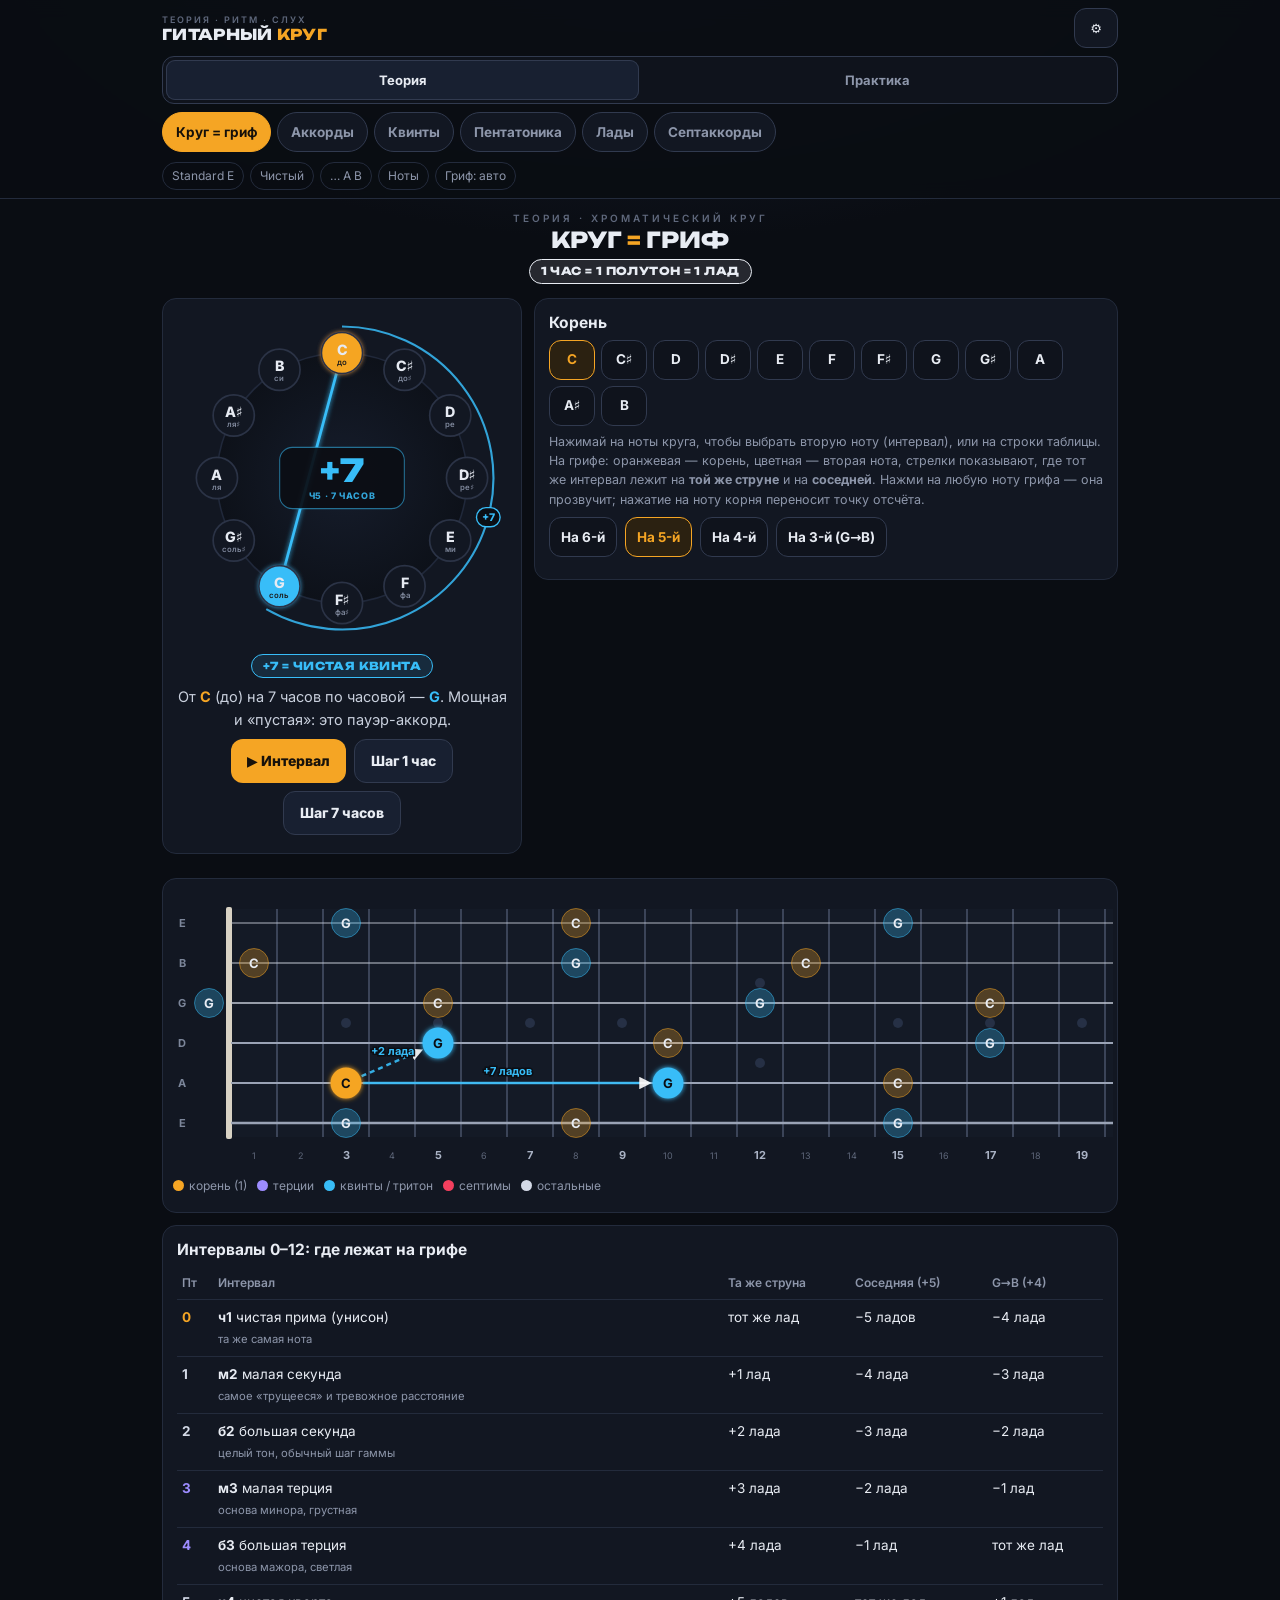
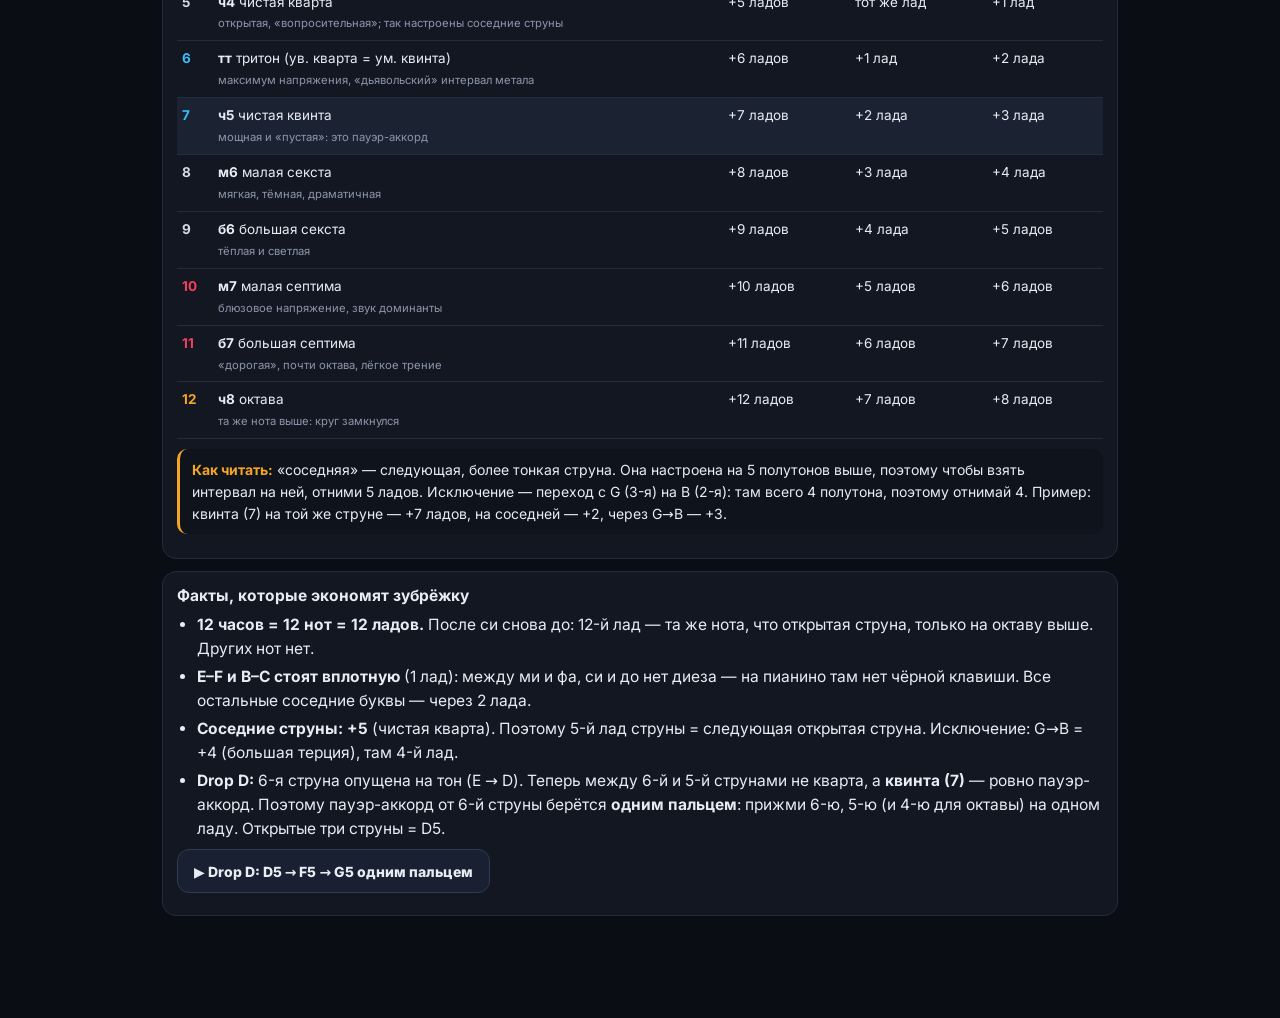
